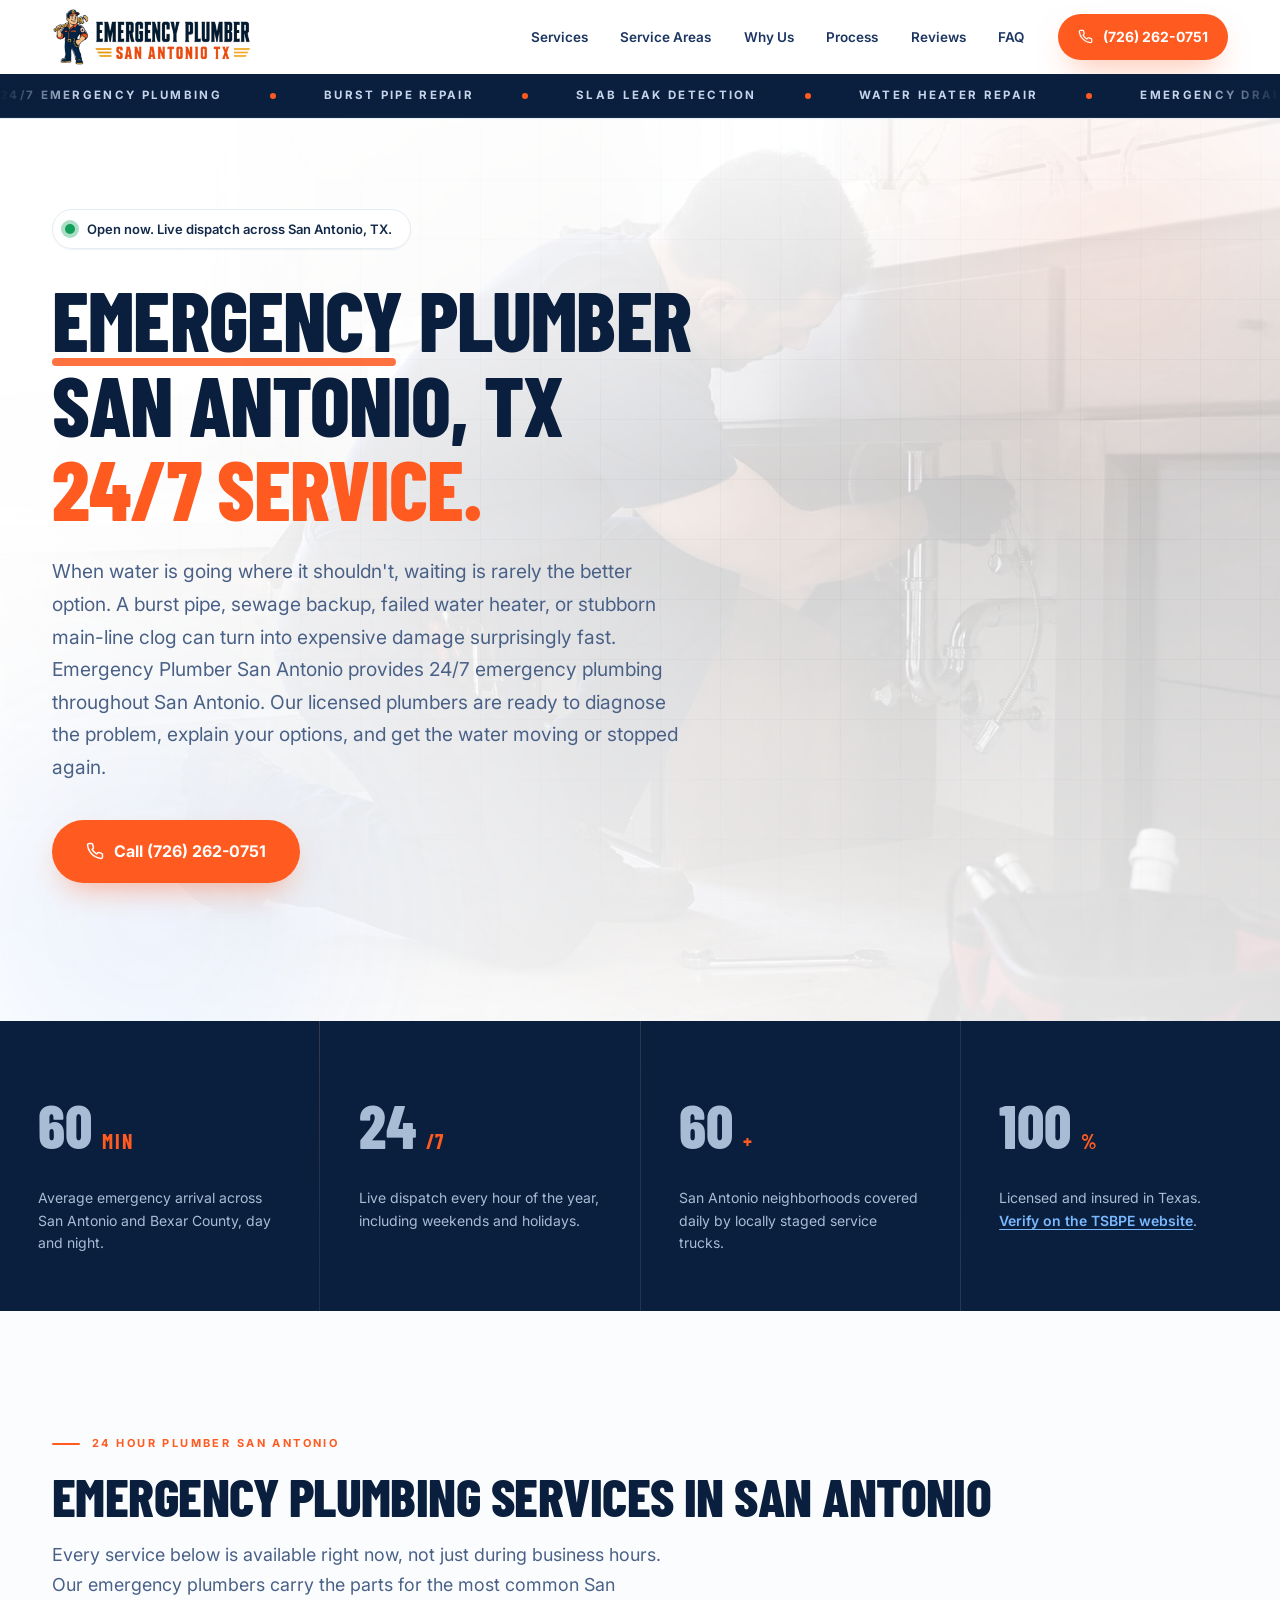
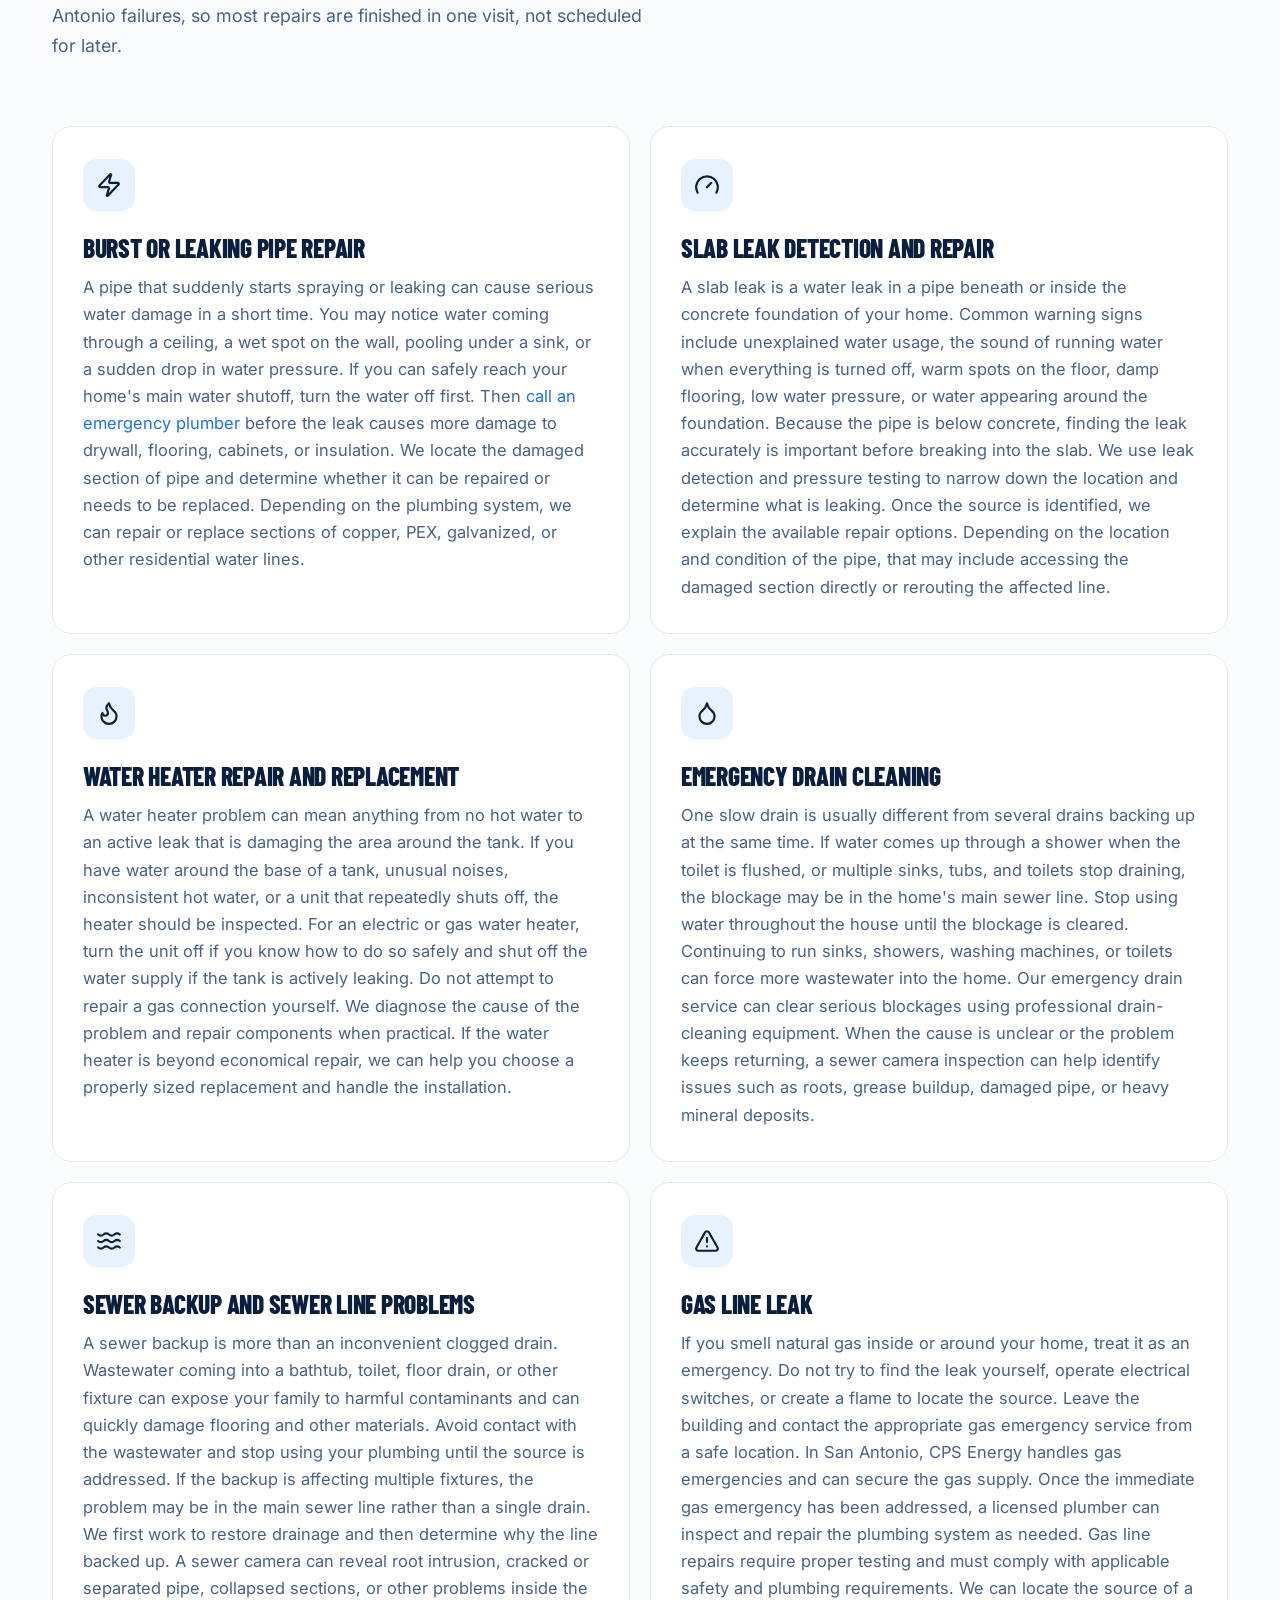
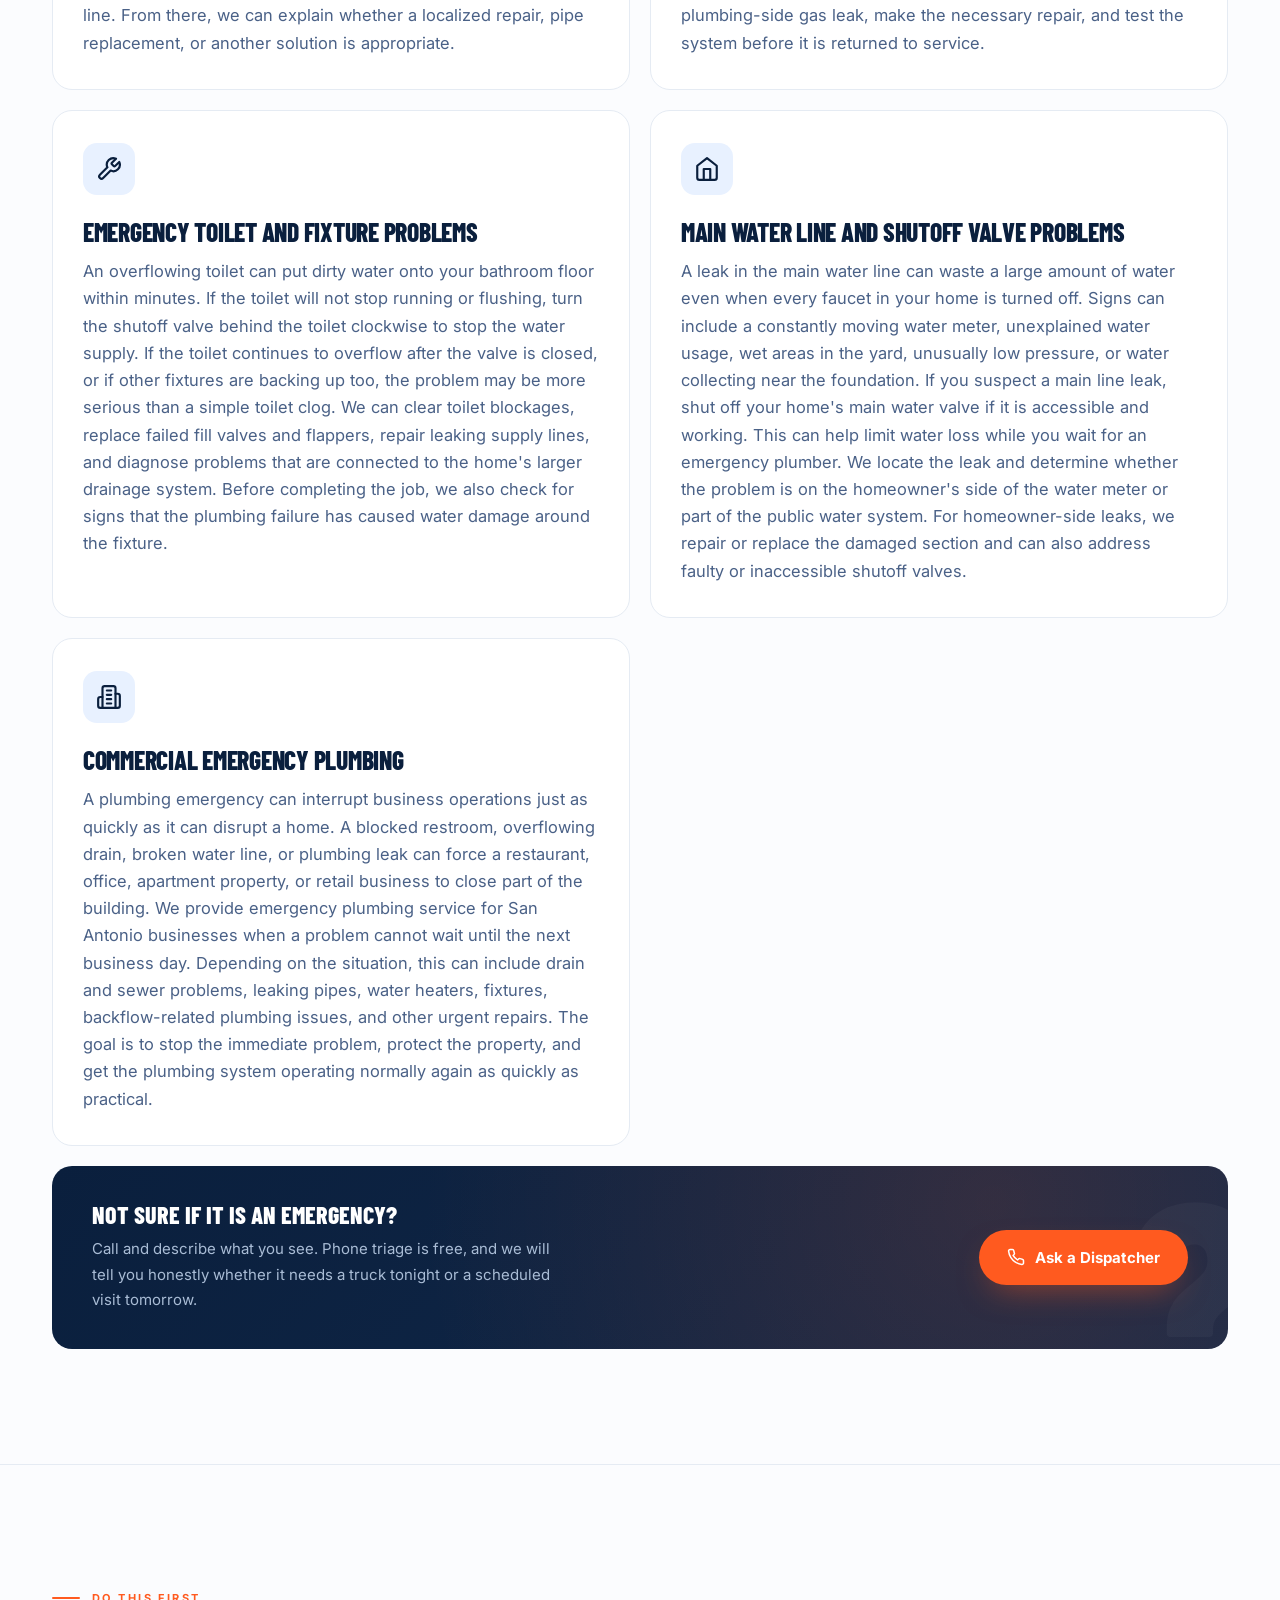
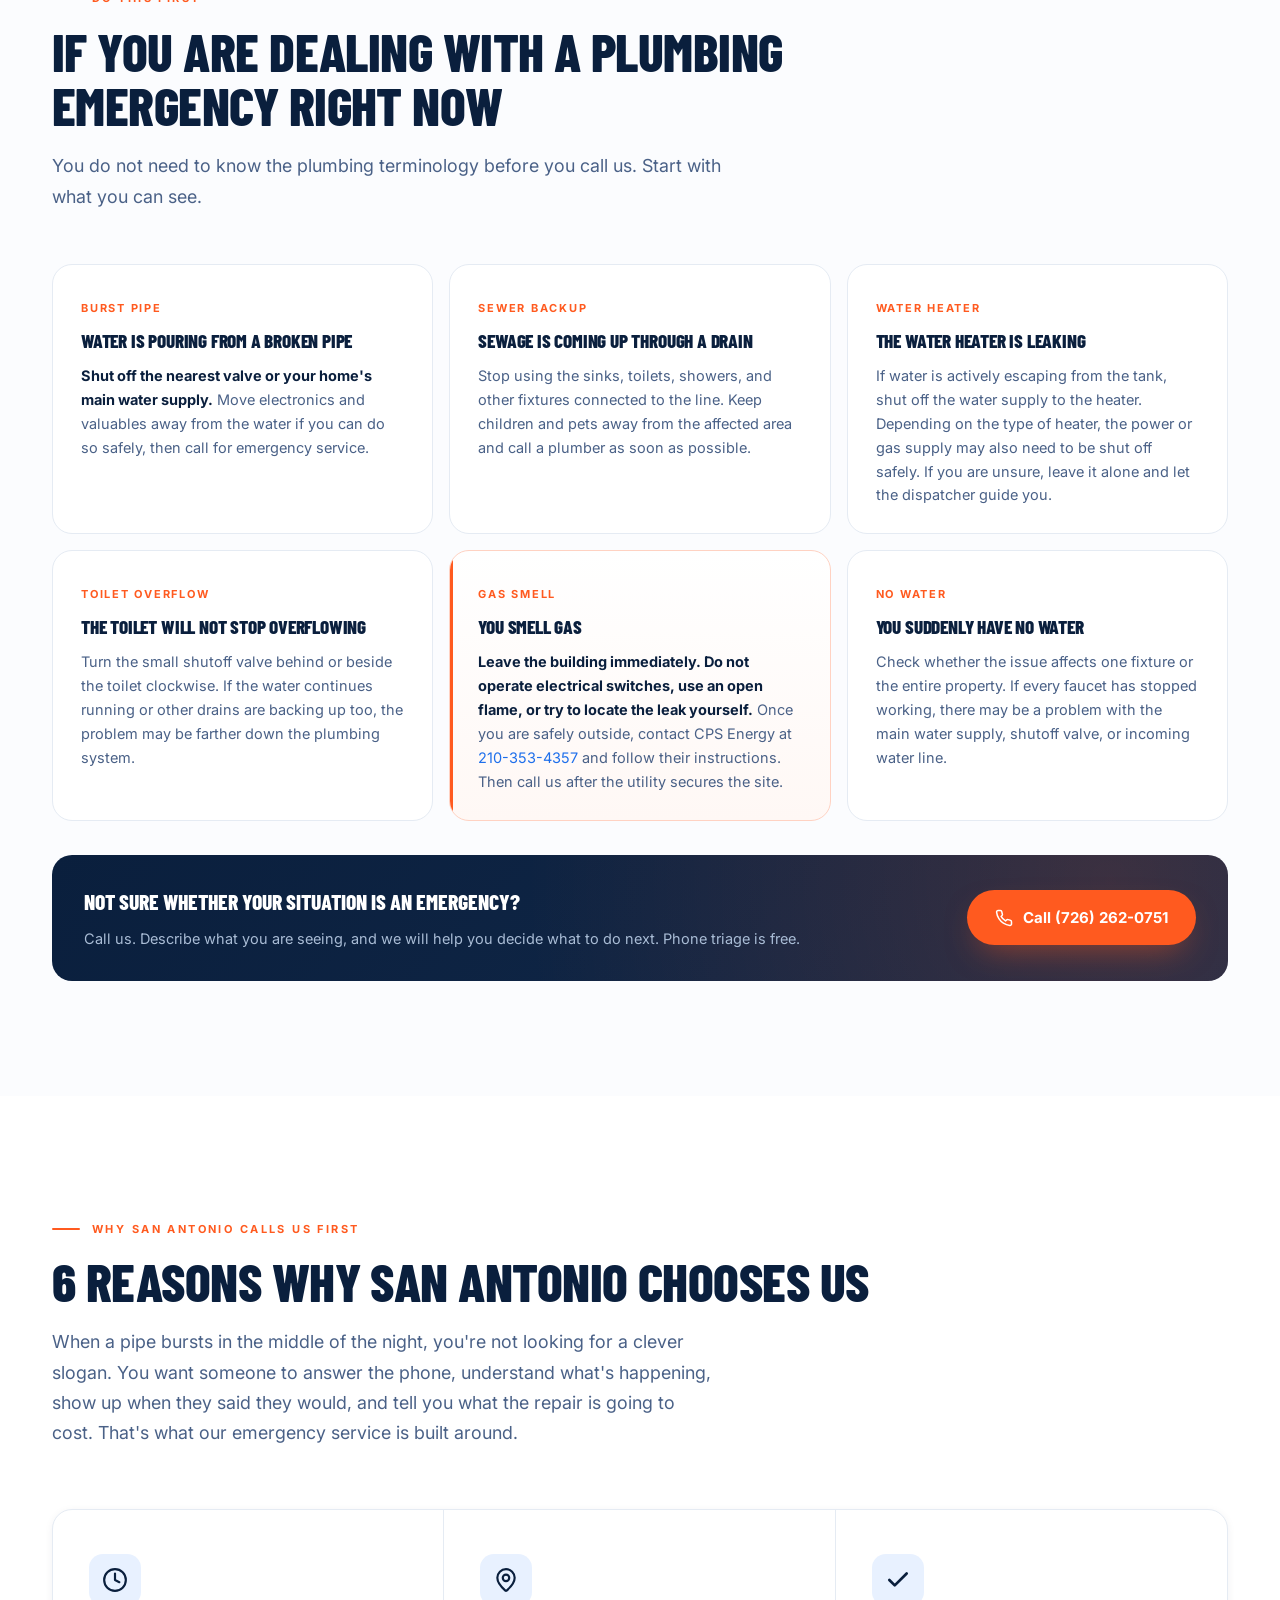
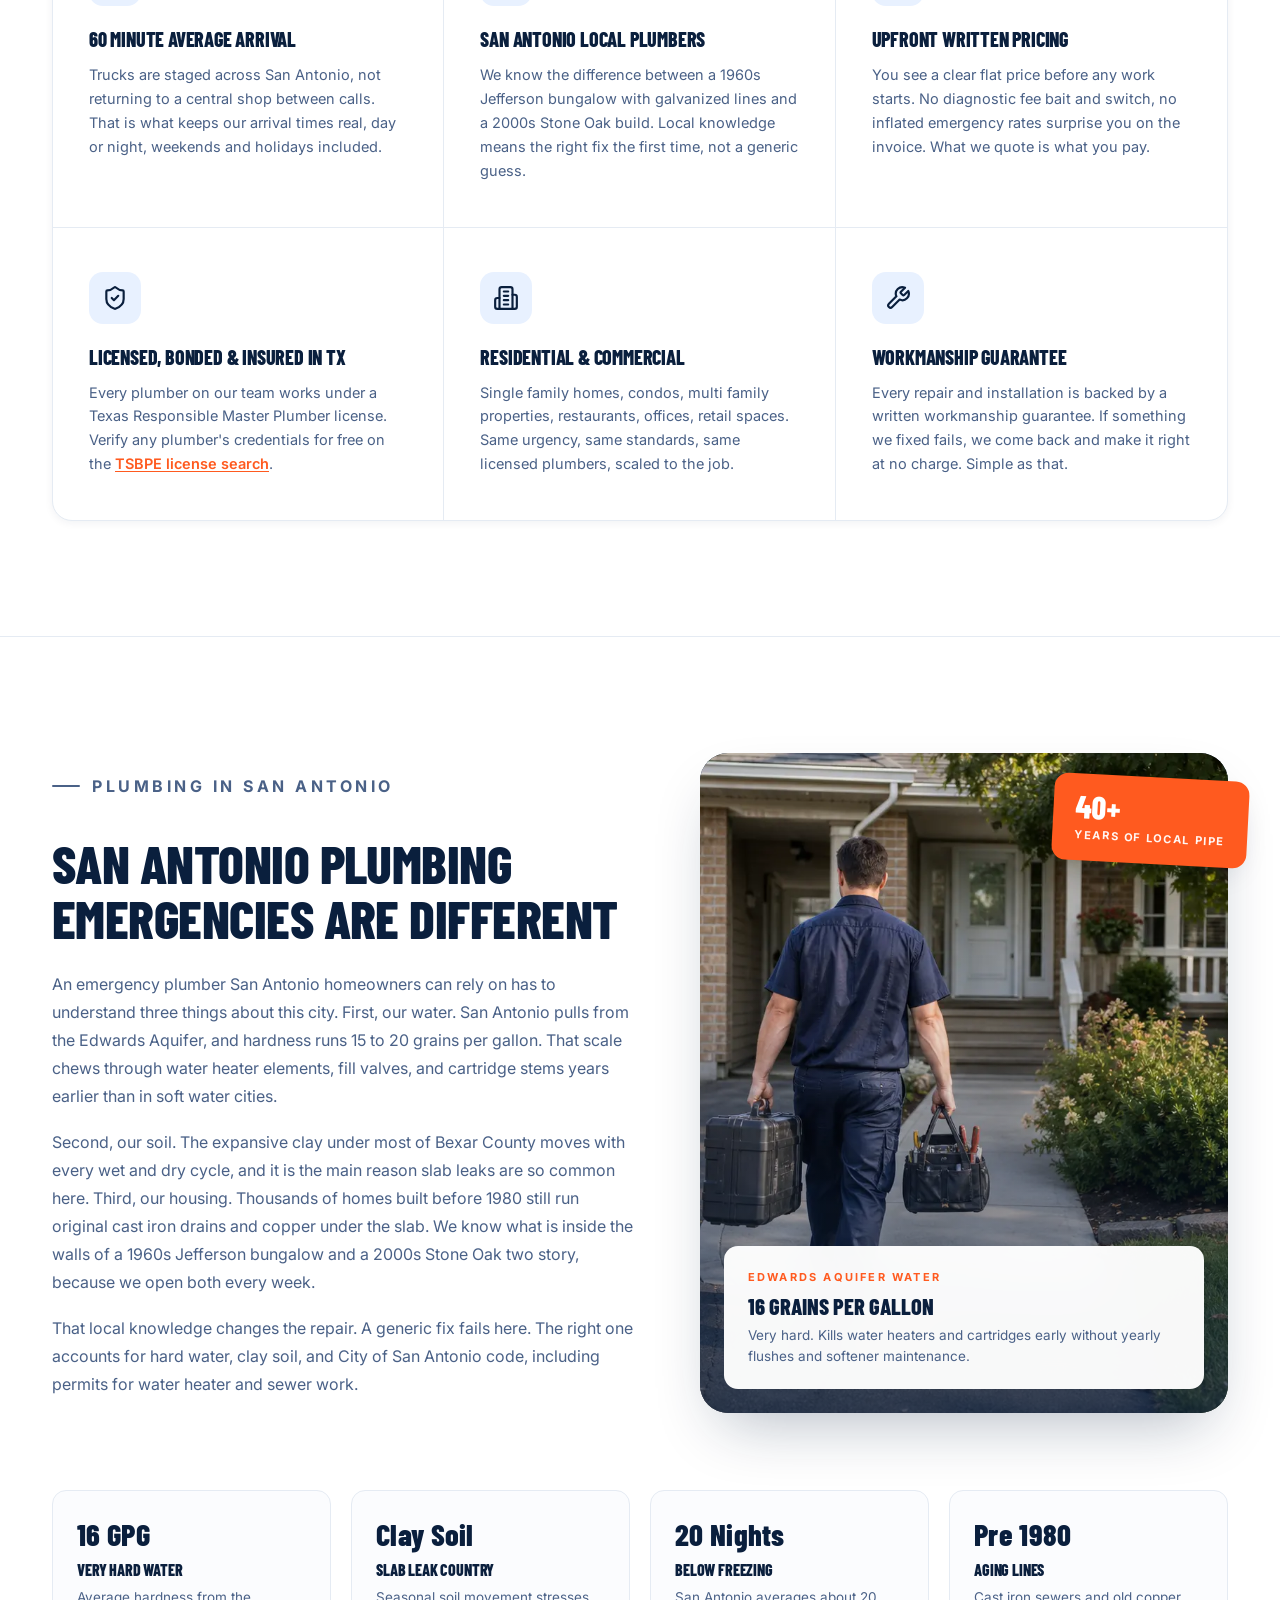
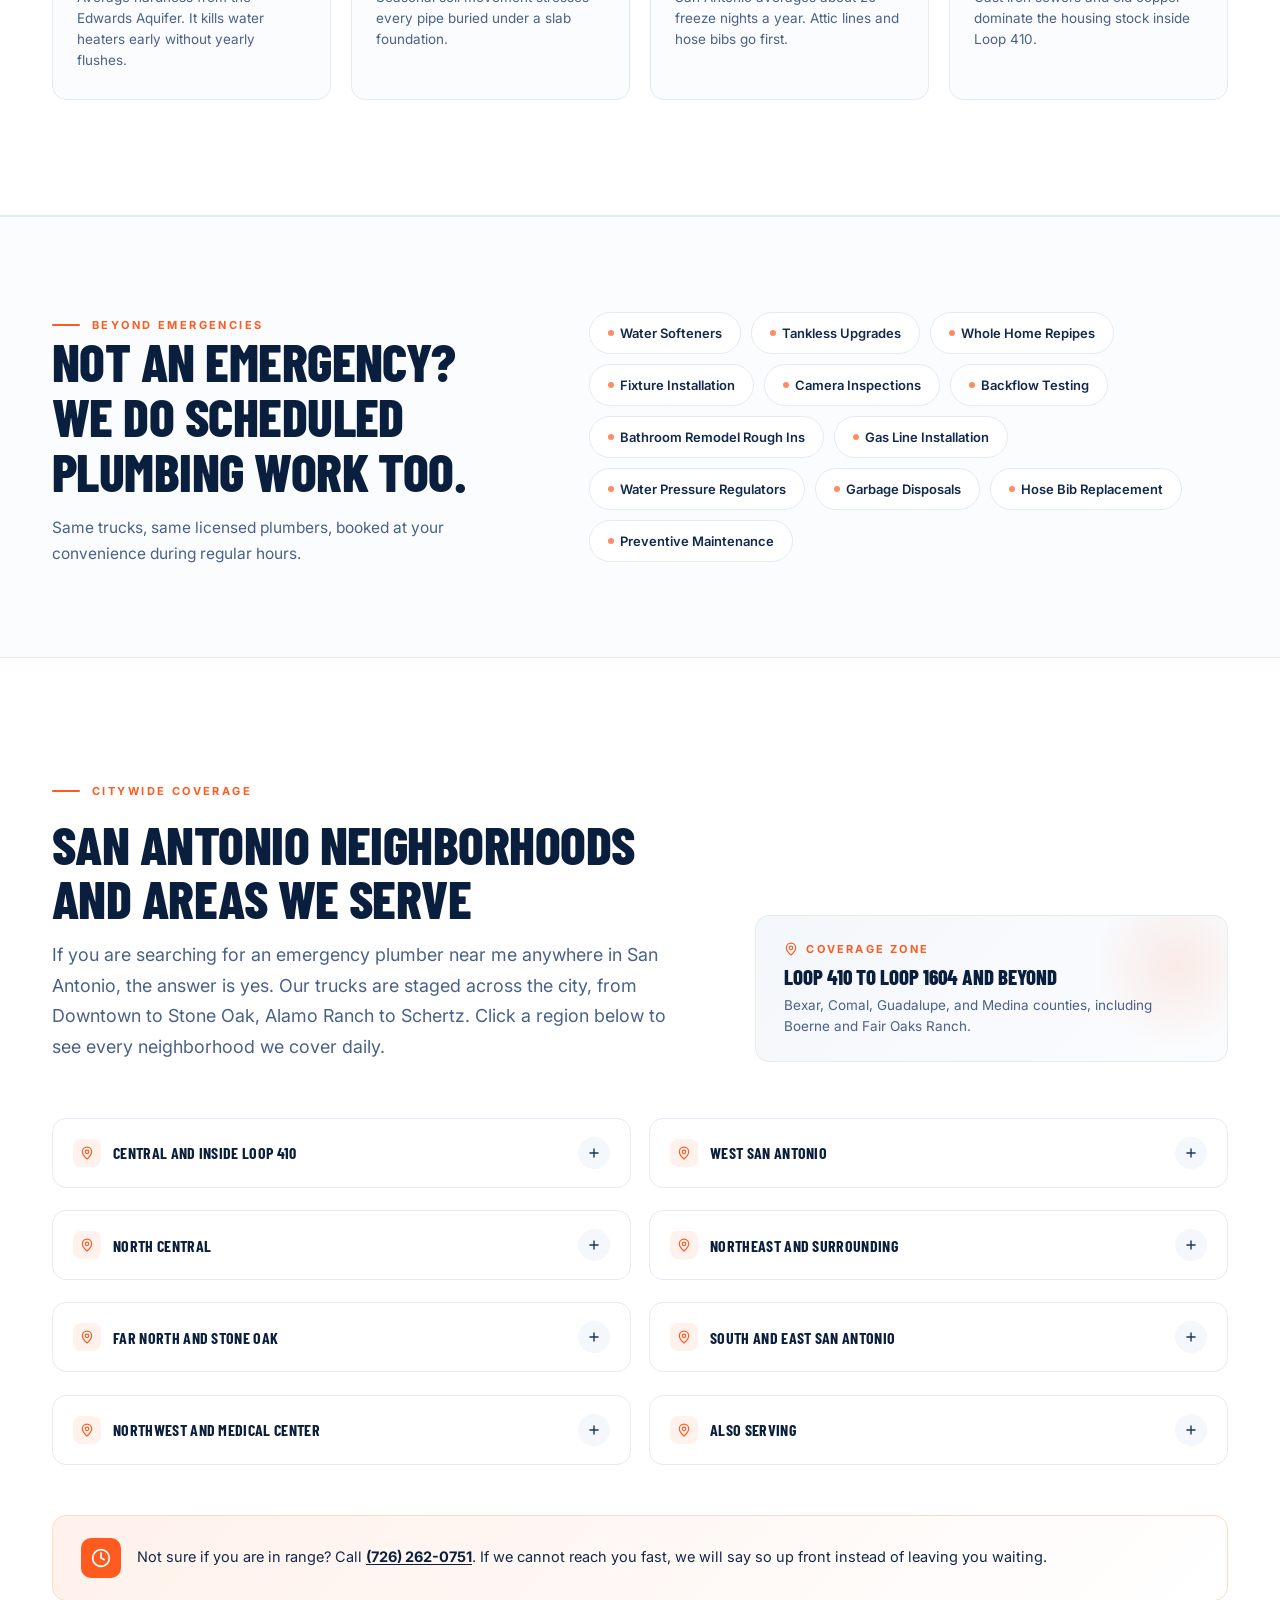
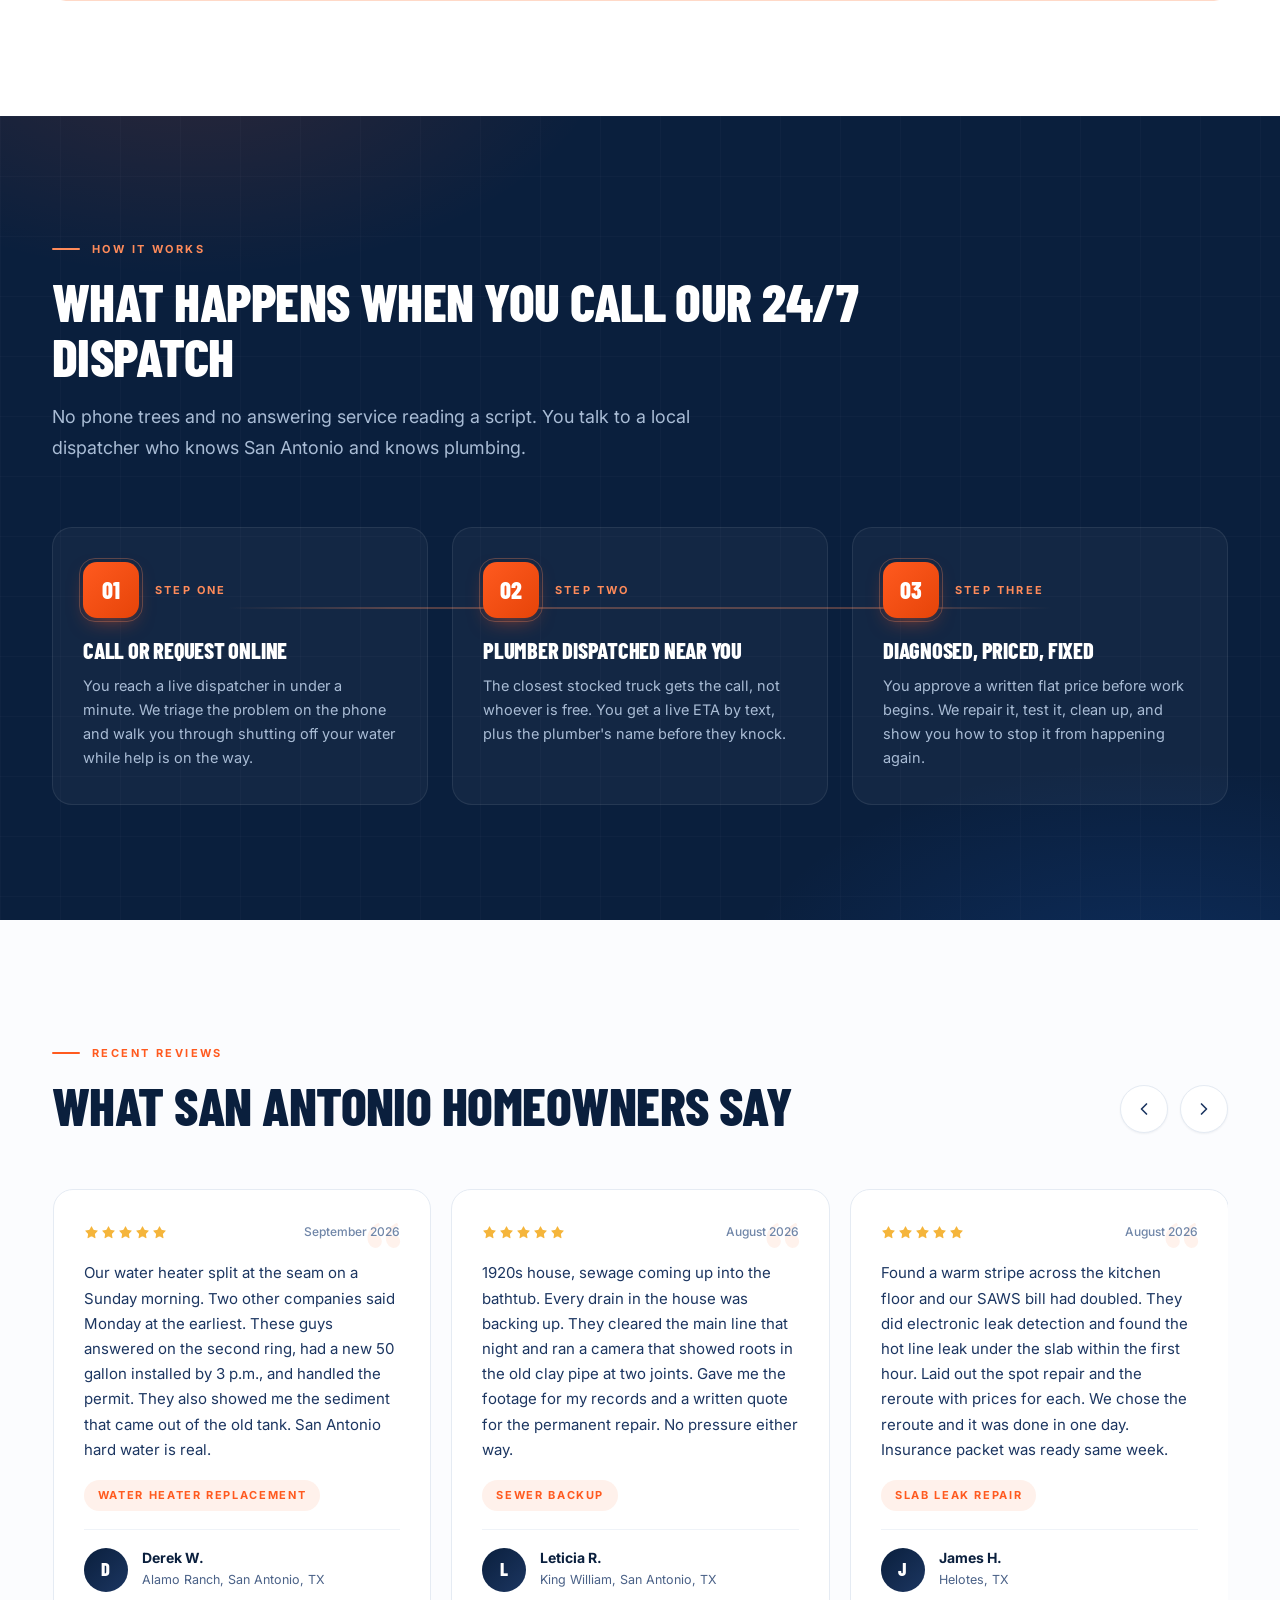
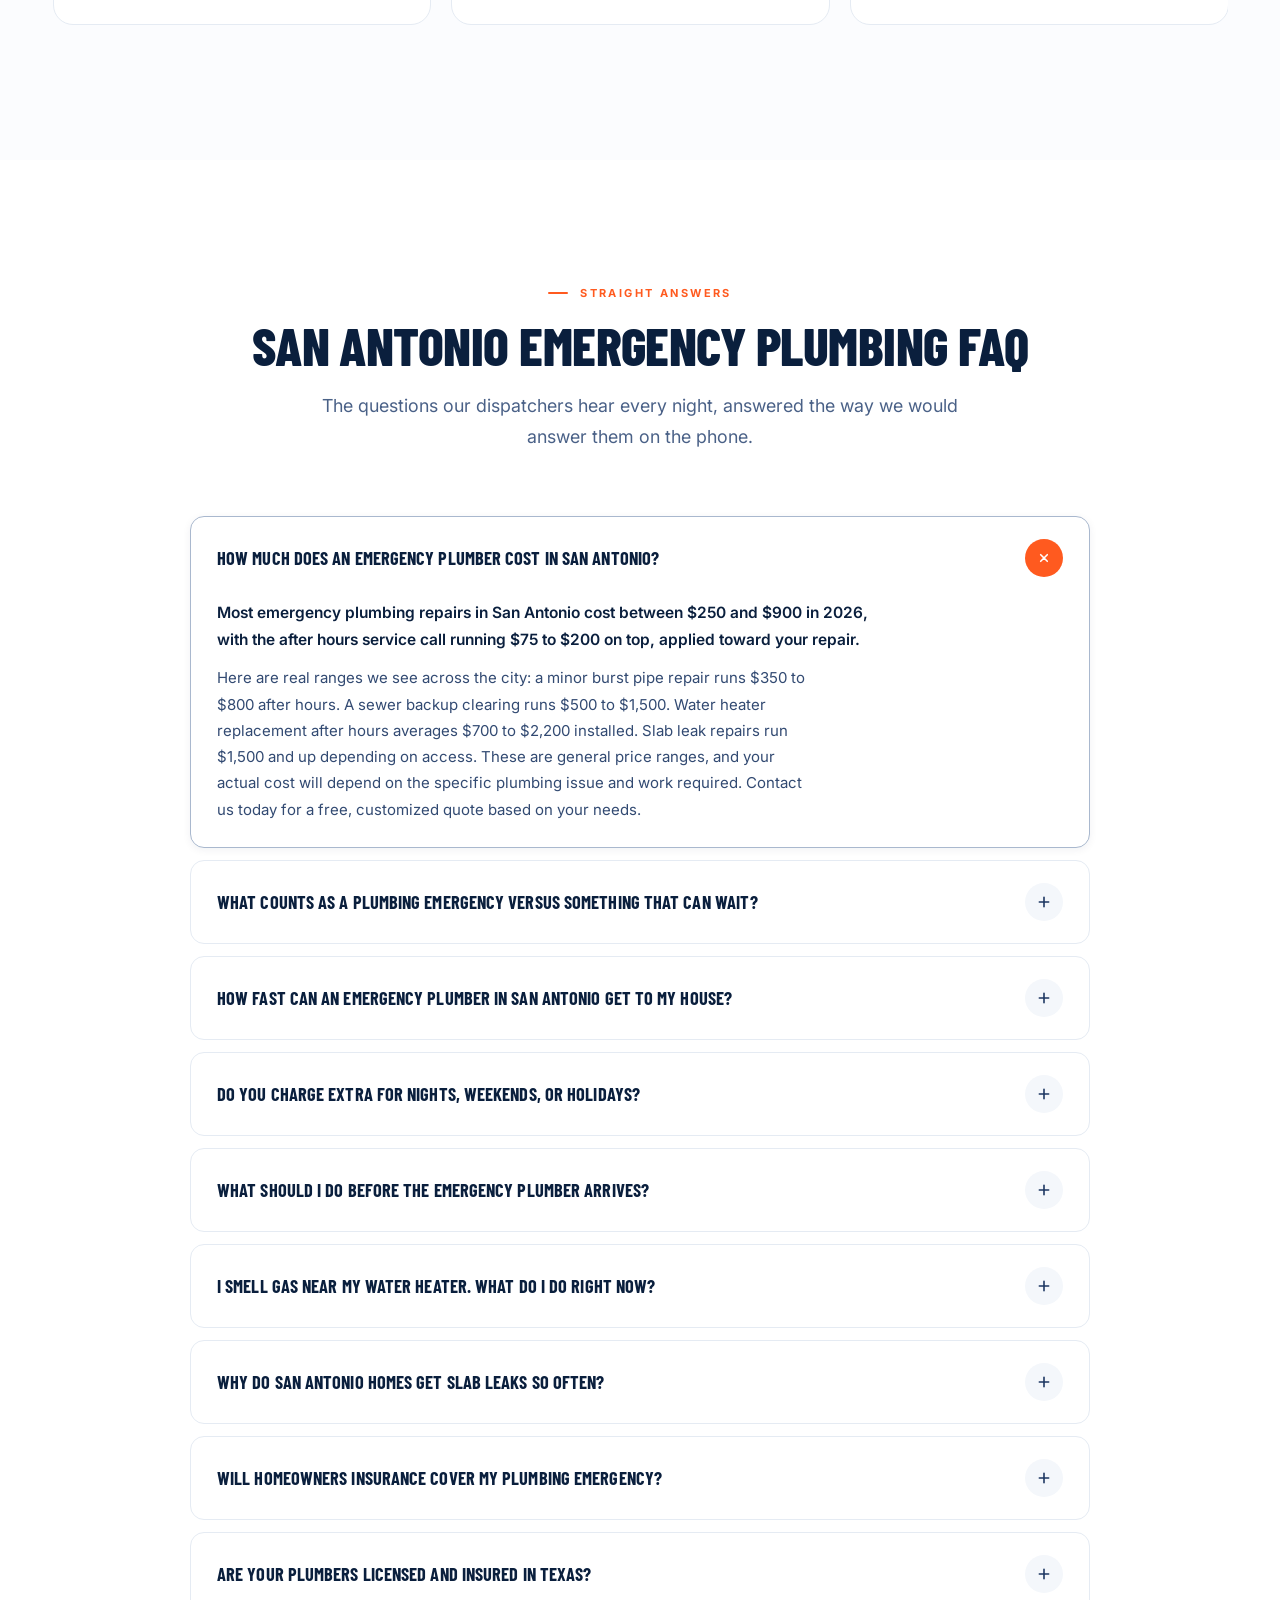
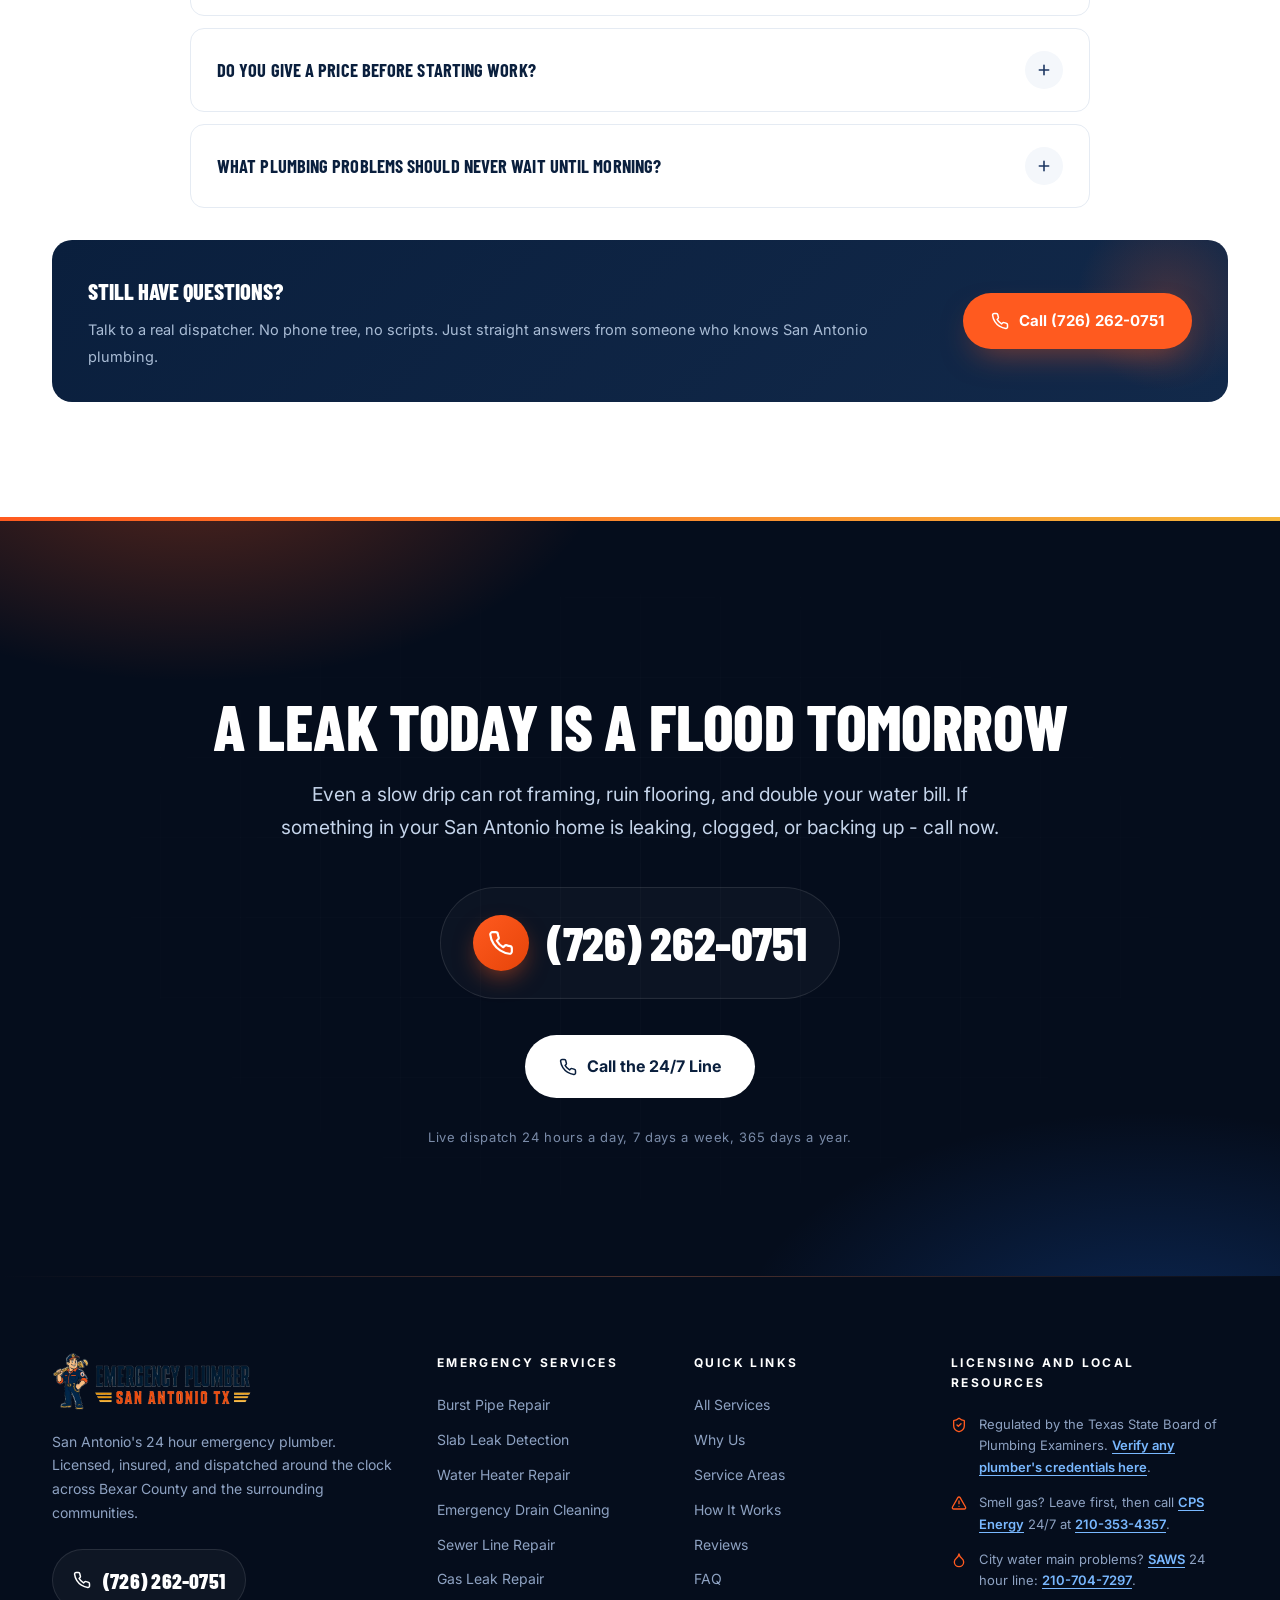
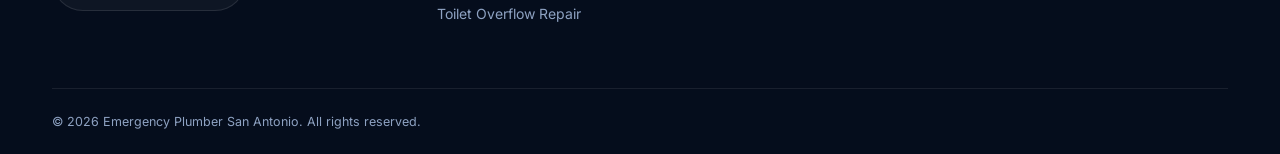
==== index.html @ b133badd "Comment out the quote request form section and removed/commented the quote CTAs" ====
<!DOCTYPE html>
<html lang="en">
<head>
<meta charset="UTF-8">
<meta name="viewport" content="width=device-width, initial-scale=1.0">
<title>Emergency Plumber San Antonio, TX | 24/7 Service</title>
<meta name="description" content="24/7 emergency plumber in San Antonio, TX. ~60-min arrival, licensed & insured, upfront written pricing. Burst pipes, leaks, gas & more.">
<link rel="canonical" href="https://emergency-plumber-san-antonio.com/">
<meta name="robots" content="index, follow, max-image-preview:large, max-snippet:-1">
<meta name="theme-color" content="#0A1F3D">
<meta property="og:type" content="website">
<meta property="og:locale" content="en_US">
<meta property="og:title" content="Emergency Plumber San Antonio, TX | 24/7 Service">
<meta property="og:description" content="24/7 emergency plumber in San Antonio, TX. ~60-min arrival, licensed & insured, upfront written pricing. Burst pipes, leaks, gas & more.">
<meta property="og:url" content="https://emergency-plumber-san-antonio.com/">
<meta property="og:image" content="https://emergency-plumber-san-antonio.com/emergency-plumber-san-antonio-arriving-at-home.webp">
<meta property="og:site_name" content="Emergency Plumber San Antonio">
<meta name="twitter:card" content="summary_large_image">
<meta name="twitter:title" content="Emergency Plumber San Antonio, TX | 24/7 Service">
<meta name="twitter:description" content="24/7 emergency plumber in San Antonio, TX. ~60-min arrival, licensed & insured, upfront written pricing. Burst pipes, leaks, gas & more.">
<meta name="twitter:image" content="https://emergency-plumber-san-antonio.com/emergency-plumber-san-antonio-arriving-at-home.webp">
<link rel="icon" type="image/png" href="/favicon-96x96.png" sizes="96x96" />
<link rel="icon" type="image/svg+xml" href="/favicon.svg" />
<link rel="shortcut icon" href="/favicon.ico" />
<link rel="apple-touch-icon" sizes="180x180" href="/apple-touch-icon.png" />
<meta name="apple-mobile-web-app-title" content="E Plumber" />
<link rel="manifest" href="/site.webmanifest" />
<link rel="preconnect" href="https://fonts.googleapis.com">
<link rel="preconnect" href="https://fonts.gstatic.com" crossorigin>
<link href="https://fonts.googleapis.com/css2?family=Barlow+Condensed:wght@500;600;700;800;900&family=Inter:wght@400;500;600;700&display=swap" rel="stylesheet">
<script>document.documentElement.classList.add('js')</script>

<script type="application/ld+json">
{
  "@context": "https://schema.org",
  "@type": "Plumber",
  "@id": "https://emergency-plumber-san-antonio.com/#business",
  "name": "Emergency Plumber San Antonio",
  "description": "24/7 emergency plumber serving San Antonio, TX. Burst pipe repair, slab leak detection, sewer backup clearing, water heater repair, gas line repair, and emergency drain cleaning with about 60 minute average arrival.",
  "url": "https://emergency-plumber-san-antonio.com/",
  "telephone": "+1-726-262-0751",
  "image": "https://emergency-plumber-san-antonio.com/emergency-plumber-san-antonio-arriving-at-home.webp",
  "priceRange": "$$",
  "currenciesAccepted": "USD",
  "paymentAccepted": "Cash, Credit Card, Debit Card, Financing",
  "address": {
    "@type": "PostalAddress",
    "addressLocality": "San Antonio",
    "addressRegion": "TX",
    "addressCountry": "US"
  },
  "areaServed": [
    { "@type": "City", "name": "San Antonio", "containedInPlace": { "@type": "State", "name": "Texas" } },
    { "@type": "City", "name": "Alamo Heights" },
    { "@type": "City", "name": "Terrell Hills" },
    { "@type": "City", "name": "Olmos Park" },
    { "@type": "City", "name": "Castle Hills" },
    { "@type": "City", "name": "Shavano Park" },
    { "@type": "City", "name": "Hollywood Park" },
    { "@type": "City", "name": "Leon Valley" },
    { "@type": "City", "name": "Balcones Heights" },
    { "@type": "City", "name": "Helotes" },
    { "@type": "City", "name": "Live Oak" },
    { "@type": "City", "name": "Universal City" },
    { "@type": "City", "name": "Selma" },
    { "@type": "City", "name": "Schertz" },
    { "@type": "City", "name": "Cibolo" },
    { "@type": "City", "name": "Converse" },
    { "@type": "City", "name": "Windcrest" },
    { "@type": "City", "name": "Kirby" }
  ],
  "openingHoursSpecification": {
    "@type": "OpeningHoursSpecification",
    "dayOfWeek": ["Monday","Tuesday","Wednesday","Thursday","Friday","Saturday","Sunday"],
    "opens": "00:00",
    "closes": "23:59"
  },
  "hasOfferCatalog": {
    "@type": "OfferCatalog",
    "name": "Emergency plumbing services in San Antonio",
    "itemListElement": [
      { "@type": "Offer", "itemOffered": { "@type": "Service", "name": "Burst pipe repair" } },
      { "@type": "Offer", "itemOffered": { "@type": "Service", "name": "Slab leak detection and repair" } },
      { "@type": "Offer", "itemOffered": { "@type": "Service", "name": "Water heater repair and replacement" } },
      { "@type": "Offer", "itemOffered": { "@type": "Service", "name": "Emergency drain cleaning" } },
      { "@type": "Offer", "itemOffered": { "@type": "Service", "name": "Sewer line repair" } },
      { "@type": "Offer", "itemOffered": { "@type": "Service", "name": "Gas line leak repair" } },
      { "@type": "Offer", "itemOffered": { "@type": "Service", "name": "Water line repair" } },
      { "@type": "Offer", "itemOffered": { "@type": "Service", "name": "Commercial emergency plumbing" } }
    ]
  }
}
</script>

<style>
/* ============================================================
   TOKENS
============================================================ */
:root{
  /* Palette */
  --ink-950:#050d1c;
  --ink-900:#0A1F3D;
  --ink-800:#12294a;
  --ink-700:#1c3661;
  --ink-600:#324a72;
  --ink-500:#4a6187;
  --ink-400:#7086a8;
  --ink-300:#a9b8ce;
  --ink-200:#d5deec;
  --ink-100:#eaeff7;
  --ink-050:#f4f7fb;

  --blue:#1e6feb;
  --blue-dark:#0f56c9;
  --blue-050:#e8f1ff;

  --accent:#ff5a1f;
  --accent-dark:#e64409;
  --accent-050:#fff1eb;

  --gold:#f5b53b;
  --success:#12a05a;
  --success-050:#e5f6ed;

  --line:#e5ebf3;
  --line-soft:#eff3f8;
  --paper:#ffffff;
  --paper-alt:#fbfcfe;

  /* Type */
  --font-display:"Barlow Condensed",-apple-system,"Segoe UI",sans-serif;
  --font-body:"Inter",-apple-system,"Segoe UI",sans-serif;

  /* Radii */
  --r-xs:6px;
  --r-sm:10px;
  --r-md:14px;
  --r-lg:20px;
  --r-xl:28px;
  --r-2xl:36px;

  /* Shadows */
  --sh-xs:0 1px 2px rgba(10,31,61,.06);
  --sh-sm:0 2px 8px rgba(10,31,61,.06);
  --sh-md:0 12px 32px -14px rgba(10,31,61,.22);
  --sh-lg:0 28px 64px -22px rgba(10,31,61,.32);
  --sh-xl:0 44px 90px -30px rgba(10,31,61,.4);
  --sh-accent:0 14px 32px -12px rgba(255,90,31,.5);

  /* Layout */
  --head-h:74px;
  --ticker-h:44px;
  --wrap:1240px;
  --wrap-tight:1120px;
}

/* ============================================================
   RESET & BASE
============================================================ */
*,*::before,*::after{box-sizing:border-box;margin:0;padding:0}
html{scroll-behavior:smooth;-webkit-text-size-adjust:100%}
@media (prefers-reduced-motion:reduce){html{scroll-behavior:auto}}
body{
  font-family:var(--font-body);
  color:var(--ink-600);
  background:var(--paper);
  font-size:16px;
  line-height:1.7;
  -webkit-font-smoothing:antialiased;
  -moz-osx-font-smoothing:grayscale;
  text-rendering:optimizeLegibility;
  overflow-x:hidden;
}
img,svg{display:block;max-width:100%}
img{height:auto}
a{color:var(--blue);text-decoration:none;transition:color .2s ease}
a:hover{color:var(--blue-dark)}
ul,ol{list-style:none}
button{font:inherit;cursor:pointer;border:0;background:none;color:inherit}
:focus-visible{outline:3px solid var(--blue);outline-offset:3px;border-radius:4px}
::selection{background:var(--ink-900);color:#fff}

/* Display type */
h1,h2,h3,h4,.display{
  font-family:var(--font-display);
  color:var(--ink-900);
  font-weight:800;
  line-height:1.02;
  letter-spacing:-.01em;
  text-transform:uppercase;
}
h1{font-size:clamp(2.6rem,6.5vw,5.5rem)}
h2{font-size:clamp(2rem,4.2vw,3.4rem)}
h3{font-size:clamp(1.15rem,1.6vw,1.35rem);line-height:1.15}
h4{font-size:1rem;letter-spacing:.02em}

p{max-width:66ch}
strong{color:var(--ink-900);font-weight:700}

.container{width:100%;max-width:var(--wrap);margin-inline:auto;padding-inline:clamp(20px,3vw,32px)}
.container-tight{max-width:var(--wrap-tight);margin-inline:auto;padding-inline:clamp(20px,3vw,32px)}

section{scroll-margin-top:calc(var(--head-h) + var(--ticker-h) + 24px)}

/* Section shell */
.sec{padding:clamp(72px,9vw,128px) 0;position:relative}
.sec-narrow{padding:clamp(56px,7vw,96px) 0}

/* Accessible skip */
.skip{position:absolute;left:-9999px;top:8px;z-index:100;background:var(--ink-900);color:#fff;padding:12px 20px;border-radius:8px;font-weight:600}
.skip:focus{left:12px}

/* Eyebrow label */
.eyebrow{
  display:inline-flex;
  align-items:center;
  gap:12px;
  font-family:var(--font-body);
  font-size:11px;
  font-weight:700;
  letter-spacing:.22em;
  text-transform:uppercase;
  color:var(--accent);
}
.eyebrow::before{
  content:"";
  width:28px;
  height:2px;
  background:currentColor;
  border-radius:2px;
}
.eyebrow.on-dark{color:#ff8a5a}
.eyebrow.center{justify-content:center}
.eyebrow.center::before{width:20px}

.sec-head{max-width:820px;margin-bottom:clamp(40px,5vw,64px)}
.sec-head h2{margin:16px 0 18px}
.sec-head .lead{font-size:clamp(1.02rem,1.4vw,1.15rem);color:var(--ink-500);max-width:62ch}
.sec-head.center{text-align:center;margin-inline:auto}
.sec-head.center h2,.sec-head.center .lead{margin-inline:auto}

.lead{font-size:clamp(1.02rem,1.4vw,1.15rem);color:var(--ink-500);line-height:1.7}

/* Buttons */
.btn{
  display:inline-flex;
  align-items:center;
  justify-content:center;
  gap:10px;
  font-family:var(--font-body);
  font-weight:700;
  font-size:15px;
  padding:15px 28px;
  border-radius:999px;
  transition:transform .25s cubic-bezier(.2,.8,.25,1),box-shadow .25s ease,background .2s ease,border-color .2s ease,color .2s ease;
  white-space:nowrap;
  position:relative;
  overflow:hidden;
}
.btn svg{width:18px;height:18px;flex:0 0 auto}
.btn-accent{background:var(--accent);color:#fff !important;box-shadow:var(--sh-accent)}
.btn-accent:hover{background:var(--accent-dark);transform:translateY(-2px);box-shadow:0 20px 40px -12px rgba(255,90,31,.55)}
.btn-dark{background:var(--ink-900);color:#fff !important}
.btn-dark:hover{background:var(--ink-800);transform:translateY(-2px);box-shadow:var(--sh-md)}
.btn-ghost{background:#fff;color:var(--ink-900) !important;border:1.5px solid var(--line)}
.btn-ghost:hover{border-color:var(--ink-900);transform:translateY(-2px);box-shadow:var(--sh-sm)}
.btn-white{background:#fff;color:var(--ink-900) !important}
.btn-white:hover{background:var(--ink-050);transform:translateY(-2px)}
.btn-outline-light{background:transparent;color:#fff !important;border:1.5px solid rgba(255,255,255,.35)}
.btn-outline-light:hover{border-color:#fff;background:rgba(255,255,255,.08);transform:translateY(-2px)}
.btn-lg{padding:18px 34px;font-size:16px}

/* Sheen effect on hover */
.btn::after{
  content:"";
  position:absolute;
  top:0;
  left:-100%;
  width:60%;
  height:100%;
  background:linear-gradient(90deg,transparent,rgba(255,255,255,.2),transparent);
  transform:skewX(-20deg);
  transition:left .6s ease;
}
.btn:hover::after{left:130%}

/* ============================================================
   SCROLL PROGRESS
============================================================ */
#scrollbar{
  position:fixed;
  top:0;
  left:0;
  height:3px;
  width:100%;
  z-index:100;
  background:linear-gradient(90deg,var(--accent),#ff8b5a);
  transform-origin:0 50%;
  transform:scaleX(0);
  pointer-events:none;
}

/* ============================================================
   HEADER
============================================================ */
.site-head{
  position:sticky;
  top:0;
  z-index:80;
  background:rgba(255,255,255,.92);
  -webkit-backdrop-filter:blur(16px) saturate(1.2);
  backdrop-filter:blur(16px) saturate(1.2);
  border-bottom:1px solid var(--line);
  transition:box-shadow .25s ease;
}
.site-head.scrolled{box-shadow:0 4px 20px -8px rgba(10,31,61,.15)}
.nav-inner{
  display:flex;
  align-items:center;
  gap:28px;
  height:var(--head-h);
}
.logo{
  display:flex;
  align-items:center;
  gap:12px;
  flex:0 0 auto;
  text-decoration:none;
}
.logo-mark{
  width:42px;
  height:42px;
  border-radius:12px;
  background:linear-gradient(135deg,var(--ink-900),var(--ink-700));
  display:flex;
  align-items:center;
  justify-content:center;
  color:#fff;
  box-shadow:var(--sh-sm);
  position:relative;
  overflow:hidden;
}
.logo-mark::before{
  content:"";
  position:absolute;
  inset:0;
  background:radial-gradient(circle at 30% 20%,rgba(255,255,255,.25),transparent 60%);
}
.logo-mark svg{width:22px;height:22px;position:relative;z-index:1}
.logo-text{line-height:1.1}
.logo-text .l1{
  font-family:var(--font-display);
  font-weight:800;
  font-size:16px;
  color:var(--ink-900);
  text-transform:uppercase;
  letter-spacing:.02em;
}
.logo-text .l2{
  font-family:var(--font-body);
  font-size:10px;
  font-weight:600;
  color:var(--accent);
  text-transform:uppercase;
  letter-spacing:.18em;
  margin-top:2px;
}


.logo-img {
  width: 200px;
}

.main-nav{margin-left:auto}
.main-nav ul{display:flex;align-items:center;gap:clamp(6px,1.6vw,26px)}
.main-nav a{
  font-family:var(--font-body);
  font-size:13.5px;
  font-weight:600;
  color:var(--ink-700);
  padding:10px 6px;
  position:relative;
  white-space:nowrap;
  transition:color .2s ease;
}
.main-nav a::after{
  content:"";
  position:absolute;
  left:6px;
  right:6px;
  bottom:4px;
  height:2px;
  background:var(--accent);
  border-radius:2px;
  transform:scaleX(0);
  transform-origin:left;
  transition:transform .3s cubic-bezier(.2,.8,.25,1);
}
.main-nav a:hover{color:var(--ink-900)}
.main-nav a:hover::after{transform:scaleX(1)}

.head-call{
  display:inline-flex;
  align-items:center;
  gap:10px;
  flex:0 0 auto;
  background:var(--accent);
  color:#fff !important;
  font-family:var(--font-body);
  font-weight:700;
  font-size:14px;
  padding:11px 20px;
  border-radius:999px;
  box-shadow:var(--sh-accent);
  transition:background .2s ease,transform .2s ease;
  white-space:nowrap;
}
.head-call:hover{background:var(--accent-dark);transform:translateY(-1px)}
.head-call svg{width:15px;height:15px}
.head-call .live-dot{
  width:8px;
  height:8px;
  border-radius:50%;
  background:#4ade80;
  position:relative;
  flex:0 0 auto;
  box-shadow:0 0 0 2px rgba(74,222,128,.3);
}
.head-call .live-dot::after{
  content:"";
  position:absolute;
  inset:-4px;
  border-radius:50%;
  background:rgba(74,222,128,.4);
  animation:livePulse 1.8s ease-out infinite;
}
@keyframes livePulse{
  0%{transform:scale(.6);opacity:1}
  100%{transform:scale(2);opacity:0}
}

.burger{
  display:none;
  margin-left:auto;
  width:44px;
  height:44px;
  border-radius:10px;
  color:var(--ink-900);
  align-items:center;
  justify-content:center;
  transition:background .2s ease;
}
.burger:hover{background:var(--ink-050)}
.burger svg{width:26px;height:26px}
.burger .ic-x{display:none}

/* ============================================================
   TICKER / MARQUEE (always animating, no pause on hover)
============================================================ */
.ticker{
  background:var(--ink-900);
  color:#dbe5f5;
  height:var(--ticker-h);
  overflow:hidden;
  display:flex;
  align-items:center;
  position:relative;
  border-bottom:1px solid rgba(255,255,255,.06);
}
.ticker::before,.ticker::after{
  content:"";
  position:absolute;
  top:0;
  bottom:0;
  width:80px;
  z-index:2;
  pointer-events:none;
}
.ticker::before{left:0;background:linear-gradient(90deg,var(--ink-900),transparent)}
.ticker::after{right:0;background:linear-gradient(-90deg,var(--ink-900),transparent)}
.ticker-track{
  display:flex;
  width:max-content;
  animation:tickerScroll 60s linear infinite;
  will-change:transform;
  /* IMPORTANT: no animation-play-state pause on hover */
}
.ticker-set{
  display:flex;
  align-items:center;
  padding-right:48px;
  gap:48px;
}
.ticker-item{
  display:flex;
  align-items:center;
  gap:48px;
  font-family:var(--font-body);
  font-size:11.5px;
  font-weight:700;
  letter-spacing:.2em;
  text-transform:uppercase;
  white-space:nowrap;
  color:#c5d4ea;
}
.ticker-item::after{
  content:"";
  width:6px;
  height:6px;
  border-radius:50%;
  background:var(--accent);
}
@keyframes tickerScroll{
  from{transform:translate3d(0,0,0)}
  to{transform:translate3d(-50%,0,0)}
}
@media (prefers-reduced-motion:reduce){
  .ticker-track{animation:none;transform:none}
}

/* ============================================================
   HERO
============================================================ */
.hero{
  position:relative;
  overflow:hidden;
  isolation:isolate;
  padding:clamp(60px,7vw,110px) 0 clamp(70px,8vw,130px);
  background:
    linear-gradient(180deg,var(--ink-050) 0%,#fff 100%);
}
/* Background image slot: replace URL to enable */
.hero-bg{
  position:absolute;
  inset:0;
  z-index:-2;
  background-image:none; /* set url('your-image.jpg') here or via inline style */
  background-size:cover;
  background-position:center;
  background-repeat:no-repeat;
}
.hero-bg::after{
  content:"";
  position:absolute;
  inset:0;
  background:
    linear-gradient(180deg,rgba(255,255,255,.92) 0%,rgba(255,255,255,.7) 40%,rgba(255,255,255,.85) 100%),
    linear-gradient(90deg,rgba(255,255,255,.95) 0%,rgba(255,255,255,.4) 60%,rgba(255,255,255,.2) 100%);
}
/* Decorative grid pattern */
.hero::before{
  content:"";
  position:absolute;
  inset:0;
  z-index:-1;
  background-image:
    linear-gradient(rgba(10,31,61,.04) 1px,transparent 1px),
    linear-gradient(90deg,rgba(10,31,61,.04) 1px,transparent 1px);
  background-size:60px 60px;
  mask-image:radial-gradient(ellipse at 80% 40%,black 0%,transparent 70%);
  -webkit-mask-image:radial-gradient(ellipse at 80% 40%,black 0%,transparent 70%);
}
/* Colored blobs */
.hero-blob-1,.hero-blob-2{
  position:absolute;
  border-radius:50%;
  filter:blur(80px);
  z-index:-1;
  opacity:.5;
}
.hero-blob-1{
  width:520px;
  height:520px;
  background:radial-gradient(circle,rgba(255,90,31,.25),transparent 70%);
  top:-120px;
  right:-100px;
}
.hero-blob-2{
  width:600px;
  height:600px;
  background:radial-gradient(circle,rgba(30,111,235,.2),transparent 70%);
  bottom:-200px;
  left:-150px;
}

.hero-inner{
  display:grid;
  grid-template-columns:1.15fr .85fr;
  gap:clamp(40px,5vw,80px);
  align-items:center;
  position:relative;
}

.hero-status{
  display:inline-flex;
  align-items:center;
  gap:12px;
  background:rgba(255,255,255,.85);
  -webkit-backdrop-filter:blur(10px);
  backdrop-filter:blur(10px);
  border:1px solid var(--line);
  border-radius:999px;
  padding:8px 18px 8px 12px;
  font-family:var(--font-body);
  font-size:13px;
  font-weight:600;
  color:var(--ink-800);
  box-shadow:var(--sh-xs);
  margin-bottom:28px;
}
.status-dot{
  position:relative;
  width:10px;
  height:10px;
  border-radius:50%;
  background:var(--success);
  flex:0 0 auto;
}
.status-dot::after{
  content:"";
  position:absolute;
  inset:-4px;
  border-radius:50%;
  background:rgba(18,160,90,.35);
  animation:livePulse 1.8s ease-out infinite;
}

.hero h1{margin-bottom:24px}
.hero h1 .highlight{
  color:var(--accent);
  position:relative;
  display:inline-block;
}
.hero h1 .underline{
  color:var(--ink-900);
  position:relative;
  display:inline-block;
}
.hero h1 .underline::after{
  content:"";
  position:absolute;
  left:0;
  right:0;
  bottom:-4px;
  height:8px;
  background:var(--accent);
  border-radius:4px;
  opacity:.85;
  transform:scaleX(.98);
  transform-origin:left;
}

.hero-lead{
  font-size:clamp(1.02rem,1.5vw,1.2rem);
  color:var(--ink-500);
  margin-bottom:36px;
  max-width:56ch;
  line-height:1.7;
}

.hero-cta{
  display:flex;
  flex-wrap:wrap;
  gap:14px;
  margin-bottom:36px;
}

.hero-trust{
  display:flex;
  flex-wrap:wrap;
  gap:18px 28px;
}
.trust-item{
  display:flex;
  align-items:center;
  gap:10px;
  font-size:13.5px;
  font-weight:600;
  color:var(--ink-800);
  font-family:var(--font-body);
}
.trust-item .ti-ic{
  width:24px;
  height:24px;
  border-radius:50%;
  background:var(--success-050);
  color:var(--success);
  display:flex;
  align-items:center;
  justify-content:center;
  flex:0 0 auto;
}
.trust-item .ti-ic svg{width:14px;height:14px}
.trust-item .ti-stars{color:var(--gold);display:flex;gap:1px}
.trust-item .ti-stars svg{width:14px;height:14px;fill:currentColor}
.trust-item a{color:var(--blue);font-weight:700;text-decoration:underline;text-underline-offset:2px}

/* Hero right column */
.hero-visual{position:relative; display: none;}
.hero-card{
  background:#fff;
  border:1px solid var(--line);
  border-radius:var(--r-2xl);
  padding:36px 32px;
  box-shadow:var(--sh-lg);
  position:relative;
  display: none;
}
.hero-card::before{
  content:"";
  position:absolute;
  top:-1px;
  left:24px;
  right:24px;
  height:4px;
  background:linear-gradient(90deg,var(--accent),var(--gold));
  border-radius:0 0 4px 4px;
}
.hc-head{
  display:flex;
  align-items:center;
  justify-content:space-between;
  padding-bottom:20px;
  border-bottom:1px solid var(--line-soft);
  margin-bottom:24px;
}
.hc-head-title{
  font-family:var(--font-display);
  font-weight:800;
  font-size:1.25rem;
  color:var(--ink-900);
  text-transform:uppercase;
  letter-spacing:.01em;
}
.hc-badge{
  display:inline-flex;
  align-items:center;
  gap:6px;
  background:var(--success-050);
  color:var(--success);
  font-size:11px;
  font-weight:700;
  letter-spacing:.1em;
  text-transform:uppercase;
  padding:5px 10px;
  border-radius:999px;
}
.hc-badge .live-dot{
  width:7px;
  height:7px;
  border-radius:50%;
  background:var(--success);
  animation:blinkDot 1.2s ease-in-out infinite;
}
@keyframes blinkDot{50%{opacity:.4}}

.hc-list{display:grid;gap:14px;margin-bottom:24px}
.hc-item{
  display:flex;
  align-items:flex-start;
  gap:14px;
  padding:14px 16px;
  border-radius:var(--r-md);
  background:var(--ink-050);
  border:1px solid transparent;
  transition:background .2s ease,border-color .2s ease,transform .2s ease;
}
.hc-item:hover{
  background:#fff;
  border-color:var(--line);
  transform:translateX(3px);
}
.hc-item .ic{
  width:38px;
  height:38px;
  border-radius:10px;
  background:#fff;
  color:var(--accent);
  display:flex;
  align-items:center;
  justify-content:center;
  flex:0 0 auto;
  box-shadow:var(--sh-xs);
}
.hc-item .ic svg{width:20px;height:20px}
.hc-item .tx{flex:1;min-width:0}
.hc-item .tx strong{
  display:block;
  font-family:var(--font-display);
  font-weight:700;
  color:var(--ink-900);
  font-size:15px;
  text-transform:uppercase;
  letter-spacing:.01em;
  line-height:1.2;
}
.hc-item .tx span{
  display:block;
  font-size:13px;
  color:var(--ink-500);
  margin-top:2px;
}

.hc-cta{
  display:flex;
  gap:10px;
  align-items:center;
  padding-top:20px;
  border-top:1px solid var(--line-soft);
}
.hc-cta .btn{flex:1;padding:14px 20px;font-size:14px}














/* New Hero Image Layout */
.hero-image-wrap{
  position:relative;
  border-radius:var(--r-2xl);
  overflow:hidden;
  box-shadow:var(--sh-lg);
  aspect-ratio:4/5;
  background:var(--ink-100);
}
.hero-image-wrap img{
  width:100%;
  height:100%;
  object-fit:cover;
}
.hero-review-badge{
  position:absolute;
  bottom:32px;
  left:32px;
  background:rgba(255,255,255,.95);
  -webkit-backdrop-filter:blur(10px);
  backdrop-filter:blur(10px);
  padding:18px 24px;
  border-radius:var(--r-md);
  box-shadow:var(--sh-md);
  border:1px solid var(--line);
  display:inline-flex;
  flex-direction:column;
  gap:6px;
}
.hrb-stars{display:flex;gap:2px;color:var(--gold)}
.hrb-stars svg{width:18px;height:18px;fill:currentColor}
.hrb-text{font-size:14px;color:var(--ink-600)}
.hrb-text strong{color:var(--ink-900);font-size:16px;font-family:var(--font-display);letter-spacing:.02em}


















/* ============================================================
   STATS RIBBON
============================================================ */
.stats{
  background:var(--ink-900);
  color:#fff;
  position:relative;
  overflow:hidden;
  isolation:isolate;
}
.stats::before{
  content:"";
  position:absolute;
  inset:0;
  z-index:-1;
  background:
    radial-gradient(800px 400px at 20% -20%,rgba(255,90,31,.18),transparent 65%),
    radial-gradient(700px 400px at 100% 120%,rgba(30,111,235,.22),transparent 65%);
}
.stats::after{
  content:"";
  position:absolute;
  inset:0;
  z-index:-1;
  background-image:
    linear-gradient(rgba(255,255,255,.03) 1px,transparent 1px),
    linear-gradient(90deg,rgba(255,255,255,.03) 1px,transparent 1px);
  background-size:80px 80px;
  opacity:.7;
}
.stats-grid{
  display:grid;
  grid-template-columns:repeat(4,1fr);
  gap:1px;
  background:rgba(255,255,255,.08);
  padding:0;
}
.stat{
  background:var(--ink-900);
  padding:clamp(36px,4.5vw,56px) clamp(24px,3vw,40px);
  position:relative;
  transition:background .3s ease;
}
.stat:hover{background:var(--ink-800)}


.stat-num{
  font-family:var(--font-display);
  font-weight:800;
  /* font-size:clamp(3.5rem, 7vw, 5.5rem); Increased size significantly */
  line-height:1;
  color:#fff;
  margin-bottom:14px;
  display:flex;
  align-items:baseline;
  gap:10px;
}


.stat-num .unit{
  font-size:1.45em; /* Increased unit size relative to the number */
  color:var(--accent);
  letter-spacing:.08em;
  font-weight:700;
  font-family:var(--font-display);

}

.stat-num span {
  font-size: 60px;
  font-family: var(--font-display);
}




.stat p{
  font-family:var(--font-body);
  font-size:14px;
  line-height:1.6;
  color:#a9bcd5;
  max-width:30ch;
}
.stat p a{color:#79b8ff;text-decoration:underline;text-underline-offset:3px;font-weight:600}
.stat p a:hover{color:#fff}

/* ============================================================
   RESPONSIVE - shared
============================================================ */
@media (max-width:1100px){
  .hero-inner{grid-template-columns:1fr;gap:50px}
  .hero-visual{max-width:520px;margin-inline:auto;width:100%}
}
@media (max-width:960px){
  .main-nav{
    position:absolute;
    top:100%;
    left:0;
    right:0;
    background:#fff;
    border-bottom:1px solid var(--line);
    box-shadow:var(--sh-md);
    display:none;
  }
  .site-head.nav-open .main-nav{display:block}
  .main-nav ul{
    flex-direction:column;
    align-items:stretch;
    gap:0;
    padding:12px 22px 20px;
  }
  .main-nav li{border-bottom:1px solid var(--line-soft)}
  .main-nav li:last-child{border-bottom:0}
  .main-nav a{display:block;padding:15px 0;font-size:15.5px}
  .main-nav a::after{display:none}
  .head-call{display:none}
  .burger{display:inline-flex}
  .stats-grid{grid-template-columns:repeat(2,1fr)}
}
@media (max-width:640px){
  body{font-size:15.5px}
  .hero h1{font-size:clamp(2.2rem,10vw,3rem)}
  .hero h1 .underline::after{bottom: 1px;height: 3px; }
  .hero-cta .btn{width:100%}
  .stats-grid{grid-template-columns:1fr}
  .ticker-item{font-size:10.5px;letter-spacing:.15em}
}

/* PART 2 & 3 STYLES WILL BE APPENDED BELOW */
</style>
</head>
<body>
<a class="skip" href="#main">Skip to main content</a>
<div id="scrollbar" aria-hidden="true"></div>

<!-- Icon sprite -->
<svg xmlns="http://www.w3.org/2000/svg" style="display:none" aria-hidden="true">
  <symbol id="i-phone" viewBox="0 0 24 24" fill="none" stroke="currentColor" stroke-width="2" stroke-linecap="round" stroke-linejoin="round"><path d="M22 16.92v3a2 2 0 0 1-2.18 2 19.79 19.79 0 0 1-8.63-3.07 19.5 19.5 0 0 1-6-6 19.79 19.79 0 0 1-3.07-8.67A2 2 0 0 1 4.11 2h3a2 2 0 0 1 2 1.72 12.84 12.84 0 0 0 .7 2.81 2 2 0 0 1-.45 2.11L8.09 9.91a16 16 0 0 0 6 6l1.27-1.27a2 2 0 0 1 2.11-.45 12.84 12.84 0 0 0 2.81.7A2 2 0 0 1 22 16.92z"/></symbol>
  <symbol id="i-clock" viewBox="0 0 24 24" fill="none" stroke="currentColor" stroke-width="2" stroke-linecap="round" stroke-linejoin="round"><circle cx="12" cy="12" r="10"/><path d="M12 6v6l4 2"/></symbol>
  <symbol id="i-shield" viewBox="0 0 24 24" fill="none" stroke="currentColor" stroke-width="2" stroke-linecap="round" stroke-linejoin="round"><path d="M20 13c0 5-3.5 7.5-7.66 8.95a1 1 0 0 1-.67-.01C7.5 20.5 4 18 4 13V6a1 1 0 0 1 1-1c2 0 4.5-1.2 6.24-2.72a1.17 1.17 0 0 1 1.52 0C14.51 3.81 17 5 19 5a1 1 0 0 1 1 1z"/><path d="m9 12 2 2 4-4"/></symbol>
  <symbol id="i-check" viewBox="0 0 24 24" fill="none" stroke="currentColor" stroke-width="2.5" stroke-linecap="round" stroke-linejoin="round"><path d="M20 6 9 17l-5-5"/></symbol>
  <symbol id="i-pin" viewBox="0 0 24 24" fill="none" stroke="currentColor" stroke-width="2" stroke-linecap="round" stroke-linejoin="round"><path d="M20 10c0 4.993-5.539 10.193-7.399 11.799a1 1 0 0 1-1.202 0C9.539 20.193 4 14.993 4 10a8 8 0 0 1 16 0"/><circle cx="12" cy="10" r="3"/></symbol>
  <symbol id="i-drop" viewBox="0 0 24 24" fill="none" stroke="currentColor" stroke-width="2" stroke-linecap="round" stroke-linejoin="round"><path d="M12 22a7 7 0 0 0 7-7c0-2-1-3.9-3-5.5s-3.5-4-4-6.5c-.5 2.5-2 4.9-4 6.5C6 11.1 5 13 5 15a7 7 0 0 0 7 7z"/></symbol>
  <symbol id="i-wrench" viewBox="0 0 24 24" fill="none" stroke="currentColor" stroke-width="2" stroke-linecap="round" stroke-linejoin="round"><path d="M14.7 6.3a1 1 0 0 0 0 1.4l1.6 1.6a1 1 0 0 0 1.4 0l3.77-3.77a6 6 0 0 1-7.94 7.94l-6.91 6.91a2.12 2.12 0 0 1-3-3l6.91-6.91a6 6 0 0 1 7.94-7.94l-3.76 3.76z"/></symbol>
  <symbol id="i-flame" viewBox="0 0 24 24" fill="none" stroke="currentColor" stroke-width="2" stroke-linecap="round" stroke-linejoin="round"><path d="M8.5 14.5A2.5 2.5 0 0 0 11 12c0-1.38-.5-2-1-3-1.072-2.143-.224-4.054 2-6 .5 2.5 2 4.9 4 6.5 2 1.6 3 3.5 3 5.5a7 7 0 1 1-14 0c0-1.153.433-2.294 1-3a2.5 2.5 0 0 0 2.5 2.5z"/></symbol>
  <symbol id="i-zap" viewBox="0 0 24 24" fill="none" stroke="currentColor" stroke-width="2" stroke-linecap="round" stroke-linejoin="round"><path d="M4 14a1 1 0 0 1-.78-1.63l9.9-10.2a.5.5 0 0 1 .86.46l-1.92 6.02A1 1 0 0 0 13 10h7a1 1 0 0 1 .78 1.63l-9.9 10.2a.5.5 0 0 1-.86-.46l1.92-6.02A1 1 0 0 0 11 14z"/></symbol>
  <symbol id="i-gauge" viewBox="0 0 24 24" fill="none" stroke="currentColor" stroke-width="2" stroke-linecap="round" stroke-linejoin="round"><path d="m12 14 4-4"/><path d="M3.34 19a10 10 0 1 1 17.32 0"/></symbol>
  <symbol id="i-waves" viewBox="0 0 24 24" fill="none" stroke="currentColor" stroke-width="2" stroke-linecap="round" stroke-linejoin="round"><path d="M2 6c.6.5 1.2 1 2.5 1 2.5 0 2.5-2 5-2 2.6 0 2.4 2 5 2 2.5 0 2.5-2 5-2 1.3 0 1.9.5 2.5 1"/><path d="M2 12c.6.5 1.2 1 2.5 1 2.5 0 2.5-2 5-2 2.6 0 2.4 2 5 2 2.5 0 2.5-2 5-2 1.3 0 1.9.5 2.5 1"/><path d="M2 18c.6.5 1.2 1 2.5 1 2.5 0 2.5-2 5-2 2.6 0 2.4 2 5 2 2.5 0 2.5-2 5-2 1.3 0 1.9.5 2.5 1"/></symbol>
  <symbol id="i-home" viewBox="0 0 24 24" fill="none" stroke="currentColor" stroke-width="2" stroke-linecap="round" stroke-linejoin="round"><path d="m3 9 9-7 9 7v11a2 2 0 0 1-2 2H5a2 2 0 0 1-2-2z"/><path d="M9 22V12h6v10"/></symbol>
  <symbol id="i-building" viewBox="0 0 24 24" fill="none" stroke="currentColor" stroke-width="2" stroke-linecap="round" stroke-linejoin="round"><path d="M6 22V4a2 2 0 0 1 2-2h8a2 2 0 0 1 2 2v18Z"/><path d="M6 12H4a2 2 0 0 0-2 2v6a2 2 0 0 0 2 2h2"/><path d="M18 9h2a2 2 0 0 1 2 2v9a2 2 0 0 1-2 2h-2"/><path d="M10 6h4"/><path d="M10 10h4"/><path d="M10 14h4"/><path d="M10 18h4"/></symbol>
  <symbol id="i-star" viewBox="0 0 24 24"><path d="M11.525 2.295a.53.53 0 0 1 .95 0l2.31 4.679a2.123 2.123 0 0 0 1.595 1.16l5.166.756a.53.53 0 0 1 .294.904l-3.736 3.638a2.123 2.123 0 0 0-.611 1.878l.882 5.14a.53.53 0 0 1-.771.56l-4.618-2.428a2.122 2.122 0 0 0-1.973 0L6.396 21.01a.53.53 0 0 1-.77-.56l.881-5.139a2.122 2.122 0 0 0-.611-1.879L2.16 9.795a.53.53 0 0 1 .294-.906l5.165-.755a2.122 2.122 0 0 0 1.597-1.16z"/></symbol>
  <symbol id="i-menu" viewBox="0 0 24 24" fill="none" stroke="currentColor" stroke-width="2.2" stroke-linecap="round"><path d="M4 6h16M4 12h16M4 18h16"/></symbol>
  <symbol id="i-x" viewBox="0 0 24 24" fill="none" stroke="currentColor" stroke-width="2.2" stroke-linecap="round"><path d="M18 6 6 18"/><path d="m6 6 12 12"/></symbol>
  <symbol id="i-arrow" viewBox="0 0 24 24" fill="none" stroke="currentColor" stroke-width="2" stroke-linecap="round" stroke-linejoin="round"><path d="M5 12h14"/><path d="m12 5 7 7-7 7"/></symbol>
  <symbol id="i-chev" viewBox="0 0 24 24" fill="none" stroke="currentColor" stroke-width="2.4" stroke-linecap="round" stroke-linejoin="round"><path d="m6 9 6 6 6-6"/></symbol>
  <symbol id="i-alert" viewBox="0 0 24 24" fill="none" stroke="currentColor" stroke-width="2" stroke-linecap="round" stroke-linejoin="round"><path d="m21.73 18-8-14a2 2 0 0 0-3.48 0l-8 14A2 2 0 0 0 4 21h16a2 2 0 0 0 1.73-3Z"/><path d="M12 9v4"/><path d="M12 17h.01"/></symbol>
  <symbol id="i-plus" viewBox="0 0 24 24" fill="none" stroke="currentColor" stroke-width="2.4" stroke-linecap="round"><path d="M12 5v14M5 12h14"/></symbol>
  <symbol id="i-mail" viewBox="0 0 24 24" fill="none" stroke="currentColor" stroke-width="2" stroke-linecap="round" stroke-linejoin="round"><rect x="2" y="4" width="20" height="16" rx="2"/><path d="m22 7-8.97 5.7a1.94 1.94 0 0 1-2.06 0L2 7"/></symbol>
  <symbol id="i-quote" viewBox="0 0 24 24" fill="currentColor"><path d="M4.583 17.321C3.553 16.227 3 15 3 13.011c0-3.5 2.457-6.637 6.03-8.188l.893 1.378c-3.335 1.804-3.987 4.145-4.247 5.621.537-.278 1.24-.375 1.929-.311 1.804.167 3.226 1.648 3.226 3.489a3.5 3.5 0 0 1-3.5 3.5c-1.073 0-2.099-.49-2.748-1.179zm10 0C13.553 16.227 13 15 13 13.011c0-3.5 2.457-6.637 6.03-8.188l.893 1.378c-3.335 1.804-3.987 4.145-4.247 5.621.537-.278 1.24-.375 1.929-.311 1.804.167 3.226 1.648 3.226 3.489a3.5 3.5 0 0 1-3.5 3.5c-1.073 0-2.099-.49-2.748-1.179z"/></symbol>
</svg>

<!-- ============ HEADER ============ -->
<header class="site-head" id="siteHead">
  <div class="container nav-inner">
    <a class="logo" href="#top" aria-label="Emergency Plumber San Antonio, back to top">
      <img src="logo.webp" alt="Emergency Plumber San Antonio Logo" width="1280" height="362" class="logo-img">
    </a>
    <button class="burger" id="burger" aria-expanded="false" aria-controls="navList" aria-label="Open menu">
      <svg class="ic-menu" aria-hidden="true"><use href="#i-menu"/></svg>
      <svg class="ic-x" aria-hidden="true"><use href="#i-x"/></svg>
    </button>
    <nav class="main-nav" aria-label="Primary">
      <ul id="navList">
        <li><a href="#services">Services</a></li>
        <li><a href="#areas">Service Areas</a></li>
        <li><a href="#why-us">Why Us</a></li>
        <li><a href="#process">Process</a></li>
        <li><a href="#reviews">Reviews</a></li>
        <li><a href="#faq">FAQ</a></li>
      </ul>
    </nav>
    <a class="head-call" href="tel:+17262620751">
      <svg aria-hidden="true"><use href="#i-phone"/></svg>
      (726) 262-0751
    </a>
  </div>

  <!-- Marquee ticker -->
  <div class="ticker" aria-hidden="true">
    <div class="ticker-track">
      <div class="ticker-set">
        <span class="ticker-item">24/7 Emergency Plumbing</span>
        <span class="ticker-item">Burst Pipe Repair</span>
        <span class="ticker-item">Slab Leak Detection</span>
        <span class="ticker-item">Water Heater Repair</span>
        <span class="ticker-item">Emergency Drain Cleaning</span>
        <span class="ticker-item">Sewer Line Repair</span>
        <span class="ticker-item">Gas Leak Repair</span>
        <span class="ticker-item">Toilet Overflow Repair</span>
        <span class="ticker-item">Water Line Repair</span>
        <span class="ticker-item">Frozen Pipe Thawing</span>
        <span class="ticker-item">60 Minute Arrival</span>
        <span class="ticker-item">Licensed and Insured</span>
      </div>
      <div class="ticker-set" aria-hidden="true">
        <span class="ticker-item">24/7 Emergency Plumbing</span>
        <span class="ticker-item">Burst Pipe Repair</span>
        <span class="ticker-item">Slab Leak Detection</span>
        <span class="ticker-item">Water Heater Repair</span>
        <span class="ticker-item">Emergency Drain Cleaning</span>
        <span class="ticker-item">Sewer Line Repair</span>
        <span class="ticker-item">Gas Leak Repair</span>
        <span class="ticker-item">Toilet Overflow Repair</span>
        <span class="ticker-item">Water Line Repair</span>
        <span class="ticker-item">Frozen Pipe Thawing</span>
        <span class="ticker-item">60 Minute Arrival</span>
        <span class="ticker-item">Licensed and Insured</span>
      </div>
    </div>
  </div>
</header>

<main id="main">

<!-- ============ HERO ============ -->
<section class="hero" id="top">
  <div class="hero-bg" id="heroBg" style="background-image:url('emergency-plumber-connecting-sink-drain-water-supply-lines-beneath-a-residential-bathroom-vanity-in-san-antonio.webp')"></div>
  <div class="hero-blob-1" aria-hidden="true"></div>
  <div class="hero-blob-2" aria-hidden="true"></div>

  <div class="container hero-inner">
    <div class="hero-copy">
      <span class="hero-status">
        <span class="status-dot" aria-hidden="true"></span>
        Open now. Live dispatch across San Antonio, TX.
      </span>
      <h1>
        <span class="underline">Emergency</span> Plumber<br>
        San Antonio, TX<br>
        <span class="highlight">24/7 Service.</span>
      </h1>
      <p class="hero-lead">When water is going where it shouldn't, waiting is rarely the better option. A burst pipe, sewage backup, failed water heater, or stubborn main-line clog can turn into expensive damage surprisingly fast. Emergency Plumber San Antonio provides 24/7 emergency plumbing throughout San Antonio. Our licensed plumbers are ready to diagnose the problem, explain your options, and get the water moving or stopped again.</p>

      <div class="hero-cta" id="heroCta">
        <a class="btn btn-accent btn-lg" href="tel:+17262620751">
          <svg aria-hidden="true"><use href="#i-phone"/></svg>
          Call (726) 262-0751
        </a>
      </div>
    </div>

  </div>
</section>

<!-- ============ STATS RIBBON ============ -->
<section class="stats" aria-label="Company highlights">
<div class="stats-grid">
  <div class="stat">
    <p class="stat-num"><span data-count="60">60</span><span class="unit">MIN</span></p>
    <p>Average emergency arrival across San Antonio and Bexar County, day and night.</p>
  </div>
  <div class="stat">
    <p class="stat-num"><span>24</span><span class="unit">/7</span></p>
    <p>Live dispatch every hour of the year, including weekends and holidays.</p>
  </div>
  <div class="stat">
    <p class="stat-num"><span data-count="60">60</span><span class="unit">+</span></p>
    <p>San Antonio neighborhoods covered daily by locally staged service trucks.</p>
  </div>
  <div class="stat">
    <p class="stat-num"><span data-count="100">100</span><span class="unit">%</span></p>
    <p>Licensed and insured in Texas. <a href="https://tsbpe.texas.gov/find-a-licenseregistration/" target="_blank" rel="noopener">Verify on the TSBPE website</a>.</p>
  </div>
</div>
</section>



<style>
/* ============================================================
   PART 2 STYLES
============================================================ */

/* ============================================================
   SERVICES
============================================================ */
.services{
  background:var(--paper-alt);
  position:relative;
  overflow:hidden;
}
.services::before{
  content:"";
  position:absolute;
  top:-1px;
  left:0;
  right:0;
  height:1px;
  background:var(--line);
}
.services-head{
  display:grid;
  grid-template-columns:1fr auto;
  align-items:end;
  gap:32px;
  margin-bottom:clamp(40px,5vw,64px);
}
.services-head .lead{max-width:56ch;margin-top:16px}
.services-head-cta{
  display:flex;
  align-items:center;
  gap:14px;
  padding-bottom:8px;
}
.services-head-cta a{
  font-family:var(--font-body);
  font-size:13px;
  font-weight:700;
  letter-spacing:.08em;
  text-transform:uppercase;
  color:var(--ink-900);
  display:inline-flex;
  align-items:center;
  gap:8px;
  padding-bottom:4px;
  border-bottom:2px solid var(--accent);
  transition:gap .2s ease,color .2s ease;
}
.services-head-cta a:hover{gap:12px;color:var(--accent)}
.services-head-cta a svg{width:16px;height:16px}

.svc-grid{
  display:grid;
  grid-template-columns:repeat(2,1fr);
  gap:20px;
}
.svc-card{
  background:#fff;
  border:1px solid var(--line);
  border-radius:var(--r-lg);
  padding:32px 30px;
  transition:transform .35s cubic-bezier(.2,.8,.25,1),box-shadow .35s ease,border-color .3s ease;
  position:relative;
  overflow:hidden;
  isolation:isolate;
}
.svc-card::before{
  content:"";
  position:absolute;
  top:0;
  left:0;
  right:0;
  height:3px;
  background:linear-gradient(90deg,var(--accent),var(--gold));
  transform:scaleX(0);
  transform-origin:left;
  transition:transform .4s cubic-bezier(.2,.8,.25,1);
}
.svc-card::after{
  content:"";
  position:absolute;
  top:-40px;
  right:-40px;
  width:140px;
  height:140px;
  background:radial-gradient(circle,rgba(255,90,31,.08),transparent 65%);
  border-radius:50%;
  opacity:0;
  transition:opacity .35s ease;
  z-index:-1;
}
.svc-card:hover{
  transform:translateY(-6px);
  box-shadow:var(--sh-md);
  border-color:var(--ink-200);
}
.svc-card:hover::before{transform:scaleX(1)}
.svc-card:hover::after{opacity:1}
.svc-card:hover .svc-ic{
  background:var(--accent);
  color:#fff;
  transform:rotate(-6deg) scale(1.05);
}

.svc-ic{
  width:52px;
  height:52px;
  border-radius:14px;
  background:var(--blue-050);
  color:var(--ink-900);
  display:flex;
  align-items:center;
  justify-content:center;
  margin-bottom:22px;
  transition:background .3s ease,color .3s ease,transform .35s cubic-bezier(.2,.8,.25,1);
}
.svc-ic svg{width:26px;height:26px}
.svc-card h3{
  margin-bottom:12px;
  font-size:1.6rem;
}
.svc-card p{
  font-size:16.5px;
  line-height:1.65;
  color:var(--ink-500);
}
.svc-card p:not(:last-child){margin-bottom:12px}

/* Wide highlight card */
.svc-note{
  grid-column:1/-1;
  display:grid;
  grid-template-columns:1fr auto;
  align-items:center;
  gap:32px;
  background:linear-gradient(135deg,var(--ink-900),var(--ink-800));
  border-radius:var(--r-lg);
  padding:36px 40px;
  color:#fff;
  position:relative;
  overflow:hidden;
}
.svc-note::before{
  content:"";
  position:absolute;
  inset:0;
  background:radial-gradient(circle at 80% 20%,rgba(255,90,31,.15),transparent 60%);
}
.svc-note::after{
  content:"?";
  position:absolute;
  right:-30px;
  bottom:-80px;
  font-family:var(--font-display);
  font-weight:800;
  font-size:280px;
  color:rgba(255,255,255,.03);
  line-height:1;
}
.svc-note-content{position:relative;z-index:1}
.svc-note-content .t{
  font-family:var(--font-display);
  font-weight:800;
  font-size:1.5rem;
  text-transform:uppercase;
  color:#fff;
  margin-bottom:8px;
  line-height:1.1;
}
.svc-note-content p{
  color:#a9bcd5;
  font-size:15px;
  max-width:52ch;
}
.svc-note .btn{position:relative;z-index:1}

/* ============================================================
   LOCAL KNOW-HOW
============================================================ */
.local{
  background:#fff;
  position:relative;
  overflow:hidden;
  border-bottom: 1px solid var(--line);
  border-top: 1px solid var(--line);
}
.local-hero{
  display:grid;
  grid-template-columns:1.05fr .95fr;
  gap:clamp(40px,5vw,80px);
  align-items:center;
  margin-bottom:clamp(56px,6vw,80px);
}
.local-copy h2{margin:18px 0 24px}
.local-copy p{
  margin-bottom:18px;
  color:var(--ink-500);
  font-size:16px;
  line-height:1.75;
}
.local-copy strong{color:var(--ink-900);font-weight:700}
.local-copy p:last-child{margin-bottom:0}

.local-visual{position:relative}
.local-visual-inner{
  position:relative;
  border-radius:var(--r-xl);
  overflow:hidden;
  aspect-ratio:4/5;
  background:var(--ink-900);
  box-shadow:var(--sh-lg);
}

.local-visual-inner img{
  position:absolute;
  inset:0;
  width:100%;
  height:100%;
  object-fit:cover;
  z-index:1;
  opacity:1;
}

/* Soft dark gradient only at the bottom so the white feature card stays readable */
.local-visual-inner::before{
  content:"";
  position:absolute;
  inset:0;
  z-index:2;
  background:linear-gradient(to top, rgba(10,31,61,0.72) 0%, rgba(10,31,61,0.15) 45%, transparent 70%);
  pointer-events:none;
}

/* Grid boxes removed */
.local-visual-inner::after{
  display:none;
}

/* Feature callout inside visual */
.local-feature{
  position:absolute;
  bottom:24px;
  left:24px;
  right:24px;
  background:rgba(255,255,255,.97);
  -webkit-backdrop-filter:blur(20px);
  backdrop-filter:blur(20px);
  border-radius:var(--r-md);
  padding:22px 24px;
  z-index:3;
}
.local-feature .lf-label{
  font-size:11px;
  font-weight:700;
  letter-spacing:.2em;
  text-transform:uppercase;
  color:var(--accent);
  margin-bottom:8px;
}
.local-feature .lf-title{
  font-family:var(--font-display);
  font-weight:800;
  font-size:1.4rem;
  text-transform:uppercase;
  color:var(--ink-900);
  line-height:1.1;
  margin-bottom:6px;
}
.local-feature .lf-desc{
  font-size:13.5px;
  color:var(--ink-500);
  line-height:1.55;
}

.local-visual-badge{
  position:absolute;
  top:24px;
  right:-20px;
  background:var(--accent);
  color:#fff;
  padding:16px 22px;
  border-radius:var(--r-md);
  box-shadow:var(--sh-md);
  z-index:4;
  transform:rotate(3deg);
}
.local-visual-badge .lvb-num{
  font-family:var(--font-display);
  font-weight:800;
  font-size:2rem;
  line-height:1;
}
.local-visual-badge .lvb-txt{
  font-size:11px;
  font-weight:700;
  letter-spacing:.15em;
  text-transform:uppercase;
  margin-top:4px;
  opacity:.95;
}

/* Fact grid */
.fact-grid{
  display:grid;
  grid-template-columns:repeat(4,1fr);
  gap:20px;
}
.fact{
  background:var(--paper-alt);
  border:1px solid var(--line);
  border-radius:var(--r-md);
  padding:28px 24px;
  transition:transform .3s ease,box-shadow .3s ease,border-color .3s ease;
  position:relative;
  overflow:hidden;
}
.fact::before{
  content:"";
  position:absolute;
  top:0;
  left:0;
  width:3px;
  height:0;
  background:var(--accent);
  transition:height .35s cubic-bezier(.2,.8,.25,1);
}
.fact:hover{
  transform:translateY(-4px);
  box-shadow:var(--sh-sm);
  border-color:var(--ink-200);
  background:#fff;
}
.fact:hover::before{height:100%}
.fact .k{
  font-family:var(--font-display);
  font-weight:800;
  font-size:1.9rem;
  color:var(--ink-900);
  line-height:1;
  margin-bottom:12px;
  letter-spacing:.01em;
}
.fact h3{
  font-size:1rem;
  margin-bottom:8px;
  color:var(--ink-900);
}
.fact p{
  font-size:13.5px;
  line-height:1.55;
  color:var(--ink-500);
}

/* ============================================================
   SCHEDULED SERVICES
============================================================ */
.scheduled{
  background:var(--paper-alt);
  border-top:1px solid var(--line);
  border-bottom:1px solid var(--line);
}
.scheduled-inner{
  display:grid;
  grid-template-columns:.85fr 1.15fr;
  gap:clamp(32px,5vw,64px);
  align-items:center;
}
.scheduled h2{
  /* font-size:clamp(1.6rem,2.6vw,2.1rem); */
  margin-bottom:16px;
}
.scheduled p.lead{font-size:15.5px}
.tags{
  display:flex;
  flex-wrap:wrap;
  gap:10px;
}
.tag{
  font-family:var(--font-body);
  font-size:13px;
  font-weight:600;
  color:var(--ink-800);
  background:#fff;
  border:1.5px solid var(--line);
  border-radius:999px;
  padding:9px 18px;
  transition:all .25s ease;
  cursor:default;
  display:inline-flex;
  align-items:center;
  gap:6px;
}
.tag::before{
  content:"";
  width:6px;
  height:6px;
  border-radius:50%;
  background:var(--accent);
  opacity:.7;
  transition:opacity .2s ease,transform .2s ease;
}
.tag:hover{
  border-color:var(--ink-900);
  background:var(--ink-900);
  color:#fff;
  transform:translateY(-2px);
}
.tag:hover::before{
  background:var(--gold);
  opacity:1;
  transform:scale(1.3);
}

/* ============================================================
   AREAS
============================================================ */


/* ============================================================
   AREAS (collapsible regions)
============================================================ */
.areas{background:#fff}
.areas-head{
  display:grid;
  grid-template-columns:1.15fr .85fr;
  gap:clamp(32px,5vw,64px);
  align-items:end;
  margin-bottom:clamp(40px,5vw,56px);
}
.areas-head .lead{max-width:56ch;margin-top:14px}
.areas-mini-map{
  background:linear-gradient(135deg,var(--ink-050),var(--paper-alt));
  border:1px solid var(--line);
  border-radius:var(--r-md);
  padding:24px 28px;
  position:relative;
  overflow:hidden;
}
.areas-mini-map::before{
  content:"";
  position:absolute;
  right:-40px;
  top:-40px;
  width:180px;
  height:180px;
  border-radius:50%;
  background:radial-gradient(circle,rgba(255,90,31,.1),transparent 65%);
}
.areas-mini-map .amm-label{
  font-size:11px;
  font-weight:700;
  letter-spacing:.2em;
  text-transform:uppercase;
  color:var(--accent);
  margin-bottom:8px;
  display:flex;
  align-items:center;
  gap:8px;
}
.areas-mini-map .amm-label svg{width:14px;height:14px}
.areas-mini-map .amm-title{
  font-family:var(--font-display);
  font-weight:800;
  font-size:1.3rem;
  text-transform:uppercase;
  color:var(--ink-900);
  margin-bottom:6px;
  line-height:1.1;
}
.areas-mini-map p{
  font-size:13.5px;
  color:var(--ink-500);
  line-height:1.55;
}

.areas-grid{
  column-count:2;
  column-gap:18px;
}

/* Collapsible region card */
.area-group{
  break-inside:avoid;
  -webkit-column-break-inside:avoid;
  page-break-inside:avoid;
  display:inline-block;
  width:100%;
  margin:0 0 14px;
  border:1px solid var(--line);
  border-radius:var(--r-md);
  background:#fff;
  overflow:hidden;
  transition:border-color .25s ease,box-shadow .25s ease;
}
.area-group[open]{
  border-color:var(--ink-300);
  box-shadow:var(--sh-sm);
}
.area-group summary{
  list-style:none;
  display:flex;
  align-items:center;
  gap:12px;
  cursor:pointer;
  padding:18px 20px;
  font-family:var(--font-display);
  font-weight:700;
  font-size:1rem;
  color:var(--ink-900);
  text-transform:uppercase;
  letter-spacing:.02em;
  line-height:1.2;
  transition:background .2s ease;
  user-select:none;
}
.area-group summary::-webkit-details-marker{display:none}
.area-group summary:hover{background:var(--paper-alt)}
.area-group summary .ag-ic{
  width:28px;
  height:28px;
  border-radius:8px;
  background:var(--accent-050);
  color:var(--accent);
  display:flex;
  align-items:center;
  justify-content:center;
  flex:0 0 auto;
}
.area-group summary .ag-ic svg{width:14px;height:14px}
.area-group summary .ag-title{flex:1}
.area-group summary .ag-chev{
  width:32px;
  height:32px;
  border-radius:50%;
  background:var(--ink-050);
  color:var(--ink-700);
  display:flex;
  align-items:center;
  justify-content:center;
  flex:0 0 auto;
  transition:transform .3s cubic-bezier(.2,.8,.25,1),background .25s ease,color .25s ease;
}
.area-group[open] summary .ag-chev{
  transform:rotate(45deg);
  background:var(--accent);
  color:#fff;
}
.area-group summary .ag-chev svg{width:14px;height:14px}

.area-group .chips-wrap{
  padding:0 20px 18px 20px;
  border-top:1px solid var(--line-soft);
}
.chips{
  display:flex;
  flex-wrap:wrap;
  gap:7px;
  padding-top:14px;
}
.chips li{
  font-family:var(--font-body);
  font-size:12.5px;
  font-weight:500;
  color:var(--ink-600);
  background:var(--paper-alt);
  border:1px solid var(--line-soft);
  border-radius:999px;
  padding:5px 12px;
  transition:all .2s ease;
  cursor:default;
}
.chips li:hover{
  background:var(--ink-900);
  color:#fff;
  border-color:var(--ink-900);
  transform:translateY(-1px);
}

.areas-note{
  margin-top:28px;
  padding:22px 28px;
  background:linear-gradient(135deg,var(--accent-050),#fff);
  border:1px solid #ffd9c7;
  border-radius:var(--r-md);
  display:flex;
  align-items:center;
  gap:16px;
  font-size:14.5px;
  color:var(--ink-800);
}
.areas-note .an-ic{
  width:40px;
  height:40px;
  border-radius:10px;
  background:var(--accent);
  color:#fff;
  display:flex;
  align-items:center;
  justify-content:center;
  flex:0 0 auto;
}
.areas-note .an-ic svg{width:20px;height:20px}
.areas-note a{color:var(--ink-900);font-weight:700;text-decoration:underline;text-underline-offset:2px}

@media (max-width:800px){
  .areas-head{grid-template-columns:1fr;gap:28px}
  .areas-grid{column-count:1}
  .areas-note{flex-direction:column;text-align:center;gap:12px}
}



/* ============================================================
   PROCESS
============================================================ */
.process{
  background:var(--ink-900);
  color:#fff;
  position:relative;
  overflow:hidden;
  isolation:isolate;
}
.process::before{
  content:"";
  position:absolute;
  inset:0;
  z-index:-1;
  background:
    radial-gradient(700px 400px at 15% -10%,rgba(255,90,31,.15),transparent 60%),
    radial-gradient(700px 400px at 90% 110%,rgba(30,111,235,.18),transparent 60%);
}
.process::after{
  content:"";
  position:absolute;
  inset:0;
  z-index:-1;
  background-image:
    linear-gradient(rgba(255,255,255,.02) 1px,transparent 1px),
    linear-gradient(90deg,rgba(255,255,255,.02) 1px,transparent 1px);
  background-size:60px 60px;
}
.process h2{color:#fff}
.process .lead{color:#a9bcd5}
.process .eyebrow{color:#ff8b5a}
.process .eyebrow::before{background:#ff8b5a}

.steps{
  display:grid;
  grid-template-columns:repeat(3,1fr);
  gap:24px;
  margin-top:12px;
  position:relative;
}
/* Connecting line */
.steps::before{
  content:"";
  position:absolute;
  top:80px;
  left:15%;
  right:15%;
  height:2px;
  background:linear-gradient(90deg,transparent,rgba(255,138,90,.3) 20%,rgba(255,138,90,.3) 80%,transparent);
  z-index:0;
}
@media (max-width:900px){.steps::before{display:none}}

.step{
  background:rgba(255,255,255,.04);
  border:1px solid rgba(255,255,255,.08);
  border-radius:var(--r-lg);
  padding:34px 30px;
  position:relative;
  z-index:1;
  transition:transform .3s ease,background .3s ease,border-color .3s ease;
  isolation:isolate;
  overflow:hidden;
}
.step::before{
  content:"";
  position:absolute;
  inset:0;
  background:linear-gradient(135deg,rgba(255,90,31,.12),transparent 50%);
  opacity:0;
  transition:opacity .3s ease;
  z-index:-1;
}
.step:hover{
  transform:translateY(-4px);
  background:rgba(255,255,255,.06);
  border-color:rgba(255,138,90,.35);
}
.step:hover::before{opacity:1}
.step-head{
  display:flex;
  align-items:center;
  gap:16px;
  margin-bottom:20px;
}
.step-num{
  width:56px;
  height:56px;
  border-radius:14px;
  background:linear-gradient(135deg,var(--accent),var(--accent-dark));
  display:flex;
  align-items:center;
  justify-content:center;
  font-family:var(--font-display);
  font-weight:800;
  font-size:1.5rem;
  color:#fff;
  flex:0 0 auto;
  box-shadow:0 8px 20px -6px rgba(255,90,31,.5);
  position:relative;
}
.step-num::after{
  content:"";
  position:absolute;
  inset:-4px;
  border-radius:16px;
  border:1.5px solid rgba(255,138,90,.3);
}
.step-tag{
  font-size:11px;
  font-weight:700;
  letter-spacing:.2em;
  text-transform:uppercase;
  color:#ff8b5a;
}
.step h3{
  color:#fff;
  margin-bottom:10px;
  font-size:1.4rem;
}
.step p{
  font-size:14.5px;
  color:#a9bcd5;
  line-height:1.65;
}

/* Extra process footer */
.process-footer{
  margin-top:48px;
  display:grid;
  grid-template-columns:auto 1fr auto;
  align-items:center;
  gap:24px;
  padding:28px 36px;
  background:rgba(255,255,255,.04);
  border:1px solid rgba(255,255,255,.1);
  border-radius:var(--r-lg);
}
.process-footer-ic{
  width:52px;
  height:52px;
  border-radius:12px;
  background:linear-gradient(135deg,var(--accent),var(--accent-dark));
  color:#fff;
  display:flex;
  align-items:center;
  justify-content:center;
  flex:0 0 auto;
  box-shadow:0 8px 20px -6px rgba(255,90,31,.4);
}
.process-footer-ic svg{width:24px;height:24px}
.process-footer-text strong{
  display:block;
  font-family:var(--font-display);
  font-weight:800;
  font-size:1.25rem;
  color:#fff;
  text-transform:uppercase;
  letter-spacing:.01em;
  margin-bottom:4px;
}
.process-footer-text span{
  font-size:14px;
  color:#a9bcd5;
}

/* ============================================================
   REVEAL ON SCROLL
============================================================ */
.js .reveal{
  opacity:0;
  transform:translateY(24px);
  transition:opacity .8s cubic-bezier(.2,.8,.25,1),transform .8s cubic-bezier(.2,.8,.25,1);
  transition-delay:var(--d,0s);
}
.js .reveal.in{opacity:1;transform:none}
@media (prefers-reduced-motion:reduce){
  .js .reveal{opacity:1;transform:none;transition:none}
}

/* ============================================================
   RESPONSIVE - Part 2
============================================================ */
@media (max-width:1024px){
  .svc-grid{grid-template-columns:repeat(2,1fr)}
  .fact-grid{grid-template-columns:repeat(2,1fr)}
  .local-hero{grid-template-columns:1fr;gap:40px}
  .local-visual{max-width:480px;margin-inline:auto;width:100%}
  .scheduled-inner{grid-template-columns:1fr;gap:24px}
  .areas-head{grid-template-columns:1fr;gap:32px}
  .steps{grid-template-columns:1fr;gap:20px}
  .services-head{grid-template-columns:1fr}
  .services-head-cta{padding-bottom:0}
  .process-footer{grid-template-columns:1fr;text-align:center;gap:18px}
  .process-footer-ic{margin-inline:auto}
}
@media (max-width:640px){
  .svc-grid{grid-template-columns:1fr}
  .fact-grid{grid-template-columns:1fr}
  .areas-grid{grid-template-columns:1fr}
  .svc-note{grid-template-columns:1fr;text-align:left}
  .svc-note .btn{width:100%}
  .local-visual-badge{right:20px;top:16px}
  .areas-note{flex-direction:column;text-align:center;gap:12px}
  .svc-card p{font-size:14.5px;}
}



/* ============================================================
   WHY US GRID (Seattle-inspired refined version)
============================================================ */
.why-us{
  background:#fff;
  position:relative;
}
.why-us-head{
  max-width:820px;
  margin-bottom:clamp(40px,5vw,60px);
}
.why-us-head h2{margin:16px 0 18px}
.why-us-head .lead{max-width:60ch}

.why-grid{
  display:grid;
  grid-template-columns:repeat(3,1fr);
  border:1px solid var(--line);
  border-radius:var(--r-lg);
  overflow:hidden;
  background:#fff;
  box-shadow:var(--sh-sm);
}
.why-cell{
  padding:clamp(32px,3.5vw,44px) clamp(28px,3vw,36px);
  border-right:1px solid var(--line);
  border-bottom:1px solid var(--line);
  transition:background .3s ease,transform .3s ease;
  position:relative;
  overflow:hidden;
  isolation:isolate;
}
.why-cell::before{
  content:"";
  position:absolute;
  top:0;
  left:0;
  height:3px;
  width:0;
  background:linear-gradient(90deg,var(--accent),var(--gold));
  transition:width .4s cubic-bezier(.2,.8,.25,1);
}
.why-cell::after{
  content:"";
  position:absolute;
  top:-60px;
  right:-60px;
  width:180px;
  height:180px;
  border-radius:50%;
  background:radial-gradient(circle,rgba(255,90,31,.08),transparent 65%);
  opacity:0;
  transition:opacity .35s ease;
  z-index:-1;
}
.why-cell:hover{
  background:var(--paper-alt);
}
.why-cell:hover::before{width:100%}
.why-cell:hover::after{opacity:1}
.why-cell:hover .why-ic{
  background:var(--accent);
  color:#fff;
  transform:rotate(-6deg) scale(1.05);
}

.why-cell:nth-child(3n){border-right:none}
.why-cell:nth-last-child(-n+3){border-bottom:none}

.why-ic{
  width:52px;
  height:52px;
  border-radius:14px;
  background:var(--blue-050);
  color:var(--ink-900);
  display:flex;
  align-items:center;
  justify-content:center;
  margin-bottom:22px;
  transition:background .3s ease,color .3s ease,transform .35s cubic-bezier(.2,.8,.25,1);
}
.why-ic svg{width:26px;height:26px}

.why-cell h3{
  font-size:1.25rem;
  margin-bottom:12px;
  line-height:1.15;
}
.why-cell p{
  font-size:14.5px;
  line-height:1.65;
  color:var(--ink-500);
}
.why-cell p a{
  color:var(--accent);
  font-weight:600;
  text-decoration:underline;
  text-underline-offset:2px;
}

@media (max-width:900px){
  .why-grid{grid-template-columns:repeat(2,1fr)}
  .why-cell:nth-child(3n){border-right:1px solid var(--line)}
  .why-cell:nth-child(2n){border-right:none}
  .why-cell:nth-last-child(-n+3){border-bottom:1px solid var(--line)}
  .why-cell:nth-last-child(-n+2){border-bottom:none}
}
@media (max-width:600px){
  .why-grid{grid-template-columns:1fr}
  .why-cell{
    border-right:none !important;
    border-bottom:1px solid var(--line) !important;
  }
  .why-cell:last-child{border-bottom:none !important}
}






/* ============================================================
   EMERGENCY RIGHT NOW GUIDE
============================================================ */
.emergency-now{
  background:var(--paper-alt);
  position:relative;
  border-top: 1px solid var(--line);
}
.emergency-now-head{
  max-width:820px;
  margin-bottom:clamp(36px,4.5vw,52px);
}
.emergency-now-head h2{margin:16px 0 18px}
.emergency-now-head .lead{max-width:62ch}

.en-grid{
  display:grid;
  grid-template-columns:repeat(3,1fr);
  gap:16px;
}
.en-card{
  background:#fff;
  border:1px solid var(--line);
  border-radius:var(--r-lg);
  padding:28px 28px 26px;
  transition:transform .3s ease,box-shadow .3s ease,border-color .3s ease;
  position:relative;
  overflow:hidden;
}
.en-card::before{
  content:"";
  position:absolute;
  top:0;
  left:0;
  width:3px;
  height:100%;
  background:var(--accent);
  transform:scaleY(0);
  transform-origin:top;
  transition:transform .35s cubic-bezier(.2,.8,.25,1);
}
.en-card:hover{
  transform:translateY(-3px);
  box-shadow:var(--sh-sm);
  border-color:var(--ink-200);
}
.en-card:hover::before{transform:scaleY(1)}
.en-card.critical{
  border-color:#ffd2c2;
  background:linear-gradient(180deg,#fff 0%,#fff8f5 100%);
}
.en-card.critical::before{background:var(--accent);transform:scaleY(1)}

.en-label{
  display:inline-flex;
  align-items:center;
  gap:8px;
  font-size:11px;
  font-weight:700;
  letter-spacing:.16em;
  text-transform:uppercase;
  color:var(--accent);
  margin-bottom:12px;
}
.en-card h3{
  font-size:1.2rem;
  margin-bottom:12px;
  line-height:1.15;
}
.en-card p{
  font-size:14.5px;
  line-height:1.65;
  color:var(--ink-500);
}
.en-card p strong{
  color:var(--ink-900);
  font-weight:700;
}
.en-card p + p{margin-top:10px}

.en-footer{
  margin-top:18px;
  grid-column:1 / -1;
  display:grid;
  grid-template-columns:1fr auto;
  gap:20px;
  align-items:center;
  background:linear-gradient(135deg,var(--ink-900),var(--ink-800));
  border-radius:var(--r-lg);
  padding:28px 32px;
  color:#fff;
  position:relative;
  overflow:hidden;
}
.en-footer::before{
  content:"";
  position:absolute;
  inset:0;
  background:radial-gradient(circle at 90% 20%,rgba(255,90,31,.18),transparent 55%);
}
.en-footer-copy{
  position:relative;
  z-index:1;
}
.en-footer-copy strong{
  display:block;
  font-family:var(--font-display);
  font-weight:800;
  font-size:1.35rem;
  color:#fff;
  text-transform:uppercase;
  margin-bottom:6px;
}
.en-footer-copy span{
  color:#a9bcd5;
  font-size:14.5px;
  line-height:1.55;
}
.en-footer .btn{position:relative;z-index:1}

@media (max-width:800px){
  .en-grid{grid-template-columns:1fr}
  .en-footer{
    grid-template-columns:1fr;
    text-align:left;
  }
  .en-footer .btn{width:100%;justify-content:center}
}





 
 </style>



<!-- ============ SERVICES ============ -->
<section class="sec services" id="services">
  <div class="container">
    <div class="services-head reveal">
      <div>
        <p class="eyebrow">24 Hour Plumber San Antonio</p>
        <h2 style="margin-top:16px">Emergency Plumbing Services in San Antonio</h2>
        <p class="lead">Every service below is available right now, not just during business hours. Our emergency plumbers carry the parts for the most common San Antonio failures, so most repairs are finished in one visit, not scheduled for later.</p>
      </div>
      <!-- <div class="services-head-cta">
        <a href="#contact">See all services <svg aria-hidden="true"><use href="#i-arrow"/></svg></a>
      </div> -->
    </div>

    <div class="svc-grid">
      <article class="svc-card reveal">
        <div class="svc-ic"><svg aria-hidden="true"><use href="#i-zap"/></svg></div>
        <h3>Burst or Leaking Pipe Repair</h3>
        <p>A pipe that suddenly starts spraying or leaking can cause serious water damage in a short time. You may notice water coming through a ceiling, a wet spot on the wall, pooling under a sink, or a sudden drop in water pressure.

If you can safely reach your home's main water shutoff, turn the water off first. Then <a href="tel:+17262620751">call an emergency plumber</a> before the leak causes more damage to drywall, flooring, cabinets, or insulation.

We locate the damaged section of pipe and determine whether it can be repaired or needs to be replaced. Depending on the plumbing system, we can repair or replace sections of copper, PEX, galvanized, or other residential water lines.</p>
      </article>

      <article class="svc-card reveal" style="--d:.05s">
        <div class="svc-ic"><svg aria-hidden="true"><use href="#i-gauge"/></svg></div>
        <h3>Slab Leak Detection and Repair</h3>
        <p>A slab leak is a water leak in a pipe beneath or inside the concrete foundation of your home. Common warning signs include unexplained water usage, the sound of running water when everything is turned off, warm spots on the floor, damp flooring, low water pressure, or water appearing around the foundation.

Because the pipe is below concrete, finding the leak accurately is important before breaking into the slab. We use leak detection and pressure testing to narrow down the location and determine what is leaking.

Once the source is identified, we explain the available repair options. Depending on the location and condition of the pipe, that may include accessing the damaged section directly or rerouting the affected line.</p>
      </article>

      <article class="svc-card reveal" style="--d:.1s">
        <div class="svc-ic"><svg aria-hidden="true"><use href="#i-flame"/></svg></div>
        <h3>Water Heater Repair and Replacement</h3>
        <p>A water heater problem can mean anything from no hot water to an active leak that is damaging the area around the tank. If you have water around the base of a tank, unusual noises, inconsistent hot water, or a unit that repeatedly shuts off, the heater should be inspected.

For an electric or gas water heater, turn the unit off if you know how to do so safely and shut off the water supply if the tank is actively leaking. Do not attempt to repair a gas connection yourself.

We diagnose the cause of the problem and repair components when practical. If the water heater is beyond economical repair, we can help you choose a properly sized replacement and handle the installation.</p>
      </article>

      <article class="svc-card reveal">
        <div class="svc-ic"><svg aria-hidden="true"><use href="#i-drop"/></svg></div>
        <h3>Emergency Drain Cleaning</h3>
        <p>One slow drain is usually different from several drains backing up at the same time. If water comes up through a shower when the toilet is flushed, or multiple sinks, tubs, and toilets stop draining, the blockage may be in the home's main sewer line.

Stop using water throughout the house until the blockage is cleared. Continuing to run sinks, showers, washing machines, or toilets can force more wastewater into the home.

Our emergency drain service can clear serious blockages using professional drain-cleaning equipment. When the cause is unclear or the problem keeps returning, a sewer camera inspection can help identify issues such as roots, grease buildup, damaged pipe, or heavy mineral deposits.</p>
      </article>

      <article class="svc-card reveal" style="--d:.05s">
        <div class="svc-ic"><svg aria-hidden="true"><use href="#i-waves"/></svg></div>
        <h3>Sewer Backup and Sewer Line Problems</h3>
        <p>A sewer backup is more than an inconvenient clogged drain. Wastewater coming into a bathtub, toilet, floor drain, or other fixture can expose your family to harmful contaminants and can quickly damage flooring and other materials.

Avoid contact with the wastewater and stop using your plumbing until the source is addressed. If the backup is affecting multiple fixtures, the problem may be in the main sewer line rather than a single drain.

We first work to restore drainage and then determine why the line backed up. A sewer camera can reveal root intrusion, cracked or separated pipe, collapsed sections, or other problems inside the line. From there, we can explain whether a localized repair, pipe replacement, or another solution is appropriate.</p>
      </article>

      <article class="svc-card reveal" style="--d:.1s">
        <div class="svc-ic"><svg aria-hidden="true"><use href="#i-alert"/></svg></div>
        <h3>Gas Line Leak</h3>
        <p>If you smell natural gas inside or around your home, treat it as an emergency. Do not try to find the leak yourself, operate electrical switches, or create a flame to locate the source.

Leave the building and contact the appropriate gas emergency service from a safe location. In San Antonio, CPS Energy handles gas emergencies and can secure the gas supply. Once the immediate gas emergency has been addressed, a licensed plumber can inspect and repair the plumbing system as needed.

Gas line repairs require proper testing and must comply with applicable safety and plumbing requirements. We can locate the source of a plumbing-side gas leak, make the necessary repair, and test the system before it is returned to service.</p>
      </article>

      <article class="svc-card reveal">
        <div class="svc-ic"><svg aria-hidden="true"><use href="#i-wrench"/></svg></div>
        <h3>Emergency Toilet and Fixture Problems</h3>
        <p>An overflowing toilet can put dirty water onto your bathroom floor within minutes. If the toilet will not stop running or flushing, turn the shutoff valve behind the toilet clockwise to stop the water supply.

If the toilet continues to overflow after the valve is closed, or if other fixtures are backing up too, the problem may be more serious than a simple toilet clog.

We can clear toilet blockages, replace failed fill valves and flappers, repair leaking supply lines, and diagnose problems that are connected to the home's larger drainage system. Before completing the job, we also check for signs that the plumbing failure has caused water damage around the fixture.</p>
      </article>

      <article class="svc-card reveal" style="--d:.05s">
        <div class="svc-ic"><svg aria-hidden="true"><use href="#i-home"/></svg></div>
        <h3>Main Water Line and Shutoff Valve Problems</h3>
        <p>A leak in the main water line can waste a large amount of water even when every faucet in your home is turned off. Signs can include a constantly moving water meter, unexplained water usage, wet areas in the yard, unusually low pressure, or water collecting near the foundation.

If you suspect a main line leak, shut off your home's main water valve if it is accessible and working. This can help limit water loss while you wait for an emergency plumber.

We locate the leak and determine whether the problem is on the homeowner's side of the water meter or part of the public water system. For homeowner-side leaks, we repair or replace the damaged section and can also address faulty or inaccessible shutoff valves.</p>
      </article>

      <article class="svc-card reveal" style="--d:.1s">
        <div class="svc-ic"><svg aria-hidden="true"><use href="#i-building"/></svg></div>
        <h3>Commercial Emergency Plumbing</h3>
        <p>A plumbing emergency can interrupt business operations just as quickly as it can disrupt a home. A blocked restroom, overflowing drain, broken water line, or plumbing leak can force a restaurant, office, apartment property, or retail business to close part of the building.

We provide emergency plumbing service for San Antonio businesses when a problem cannot wait until the next business day. Depending on the situation, this can include drain and sewer problems, leaking pipes, water heaters, fixtures, backflow-related plumbing issues, and other urgent repairs.

The goal is to stop the immediate problem, protect the property, and get the plumbing system operating normally again as quickly as practical.</p>
      </article>

      <div class="svc-note reveal">
        <div class="svc-note-content">
          <p class="t">Not sure if it is an emergency?</p>
          <p>Call and describe what you see. Phone triage is free, and we will tell you honestly whether it needs a truck tonight or a scheduled visit tomorrow.</p>
        </div>
        <a class="btn btn-accent" href="tel:+17262620751">
          <svg aria-hidden="true"><use href="#i-phone"/></svg>
          Ask a Dispatcher
        </a>
      </div>
    </div>
  </div>
</section>

<!-- ============ EMERGENCY RIGHT NOW ============ -->
<section class="sec emergency-now" id="emergency-guide">
  <div class="container">
    <div class="emergency-now-head reveal">
      <p class="eyebrow">Do This First</p>
      <h2>If You Are Dealing With a Plumbing Emergency Right Now</h2>
      <p class="lead">You do not need to know the plumbing terminology before you call us. Start with what you can see.</p>
    </div>

    <div class="en-grid">
      <article class="en-card reveal">
        <div class="en-label">Burst pipe</div>
        <h3>Water Is Pouring From a Broken Pipe</h3>
        <p><strong>Shut off the nearest valve or your home's main water supply.</strong> Move electronics and valuables away from the water if you can do so safely, then call for emergency service.</p>
      </article>

      <article class="en-card reveal" style="--d:.05s">
        <div class="en-label">Sewer backup</div>
        <h3>Sewage Is Coming Up Through a Drain</h3>
        <p>Stop using the sinks, toilets, showers, and other fixtures connected to the line. Keep children and pets away from the affected area and call a plumber as soon as possible.</p>
      </article>

      <article class="en-card reveal">
        <div class="en-label">Water heater</div>
        <h3>The Water Heater Is Leaking</h3>
        <p>If water is actively escaping from the tank, shut off the water supply to the heater. Depending on the type of heater, the power or gas supply may also need to be shut off safely. If you are unsure, leave it alone and let the dispatcher guide you.</p>
      </article>

      <article class="en-card reveal" style="--d:.05s">
        <div class="en-label">Toilet overflow</div>
        <h3>The Toilet Will Not Stop Overflowing</h3>
        <p>Turn the small shutoff valve behind or beside the toilet clockwise. If the water continues running or other drains are backing up too, the problem may be farther down the plumbing system.</p>
      </article>

      <article class="en-card critical reveal">
        <div class="en-label">Gas smell</div>
        <h3>You Smell Gas</h3>
        <p><strong>Leave the building immediately. Do not operate electrical switches, use an open flame, or try to locate the leak yourself.</strong> Once you are safely outside, contact CPS Energy at <a href="tel:+12103534357">210-353-4357</a> and follow their instructions. Then call us after the utility secures the site.</p>
      </article>

      <article class="en-card reveal" style="--d:.05s">
        <div class="en-label">No water</div>
        <h3>You Suddenly Have No Water</h3>
        <p>Check whether the issue affects one fixture or the entire property. If every faucet has stopped working, there may be a problem with the main water supply, shutoff valve, or incoming water line.</p>
      </article>

      <div class="en-footer reveal">
        <div class="en-footer-copy">
          <strong>Not sure whether your situation is an emergency?</strong>
          <span>Call us. Describe what you are seeing, and we will help you decide what to do next. Phone triage is free.</span>
        </div>
        <a class="btn btn-accent" href="tel:+17262620751">
          <svg aria-hidden="true"><use href="#i-phone"/></svg>
          Call (726) 262-0751
        </a>
      </div>
    </div>
  </div>
</section>

<!-- ============ WHY US ============ -->
<section class="sec why-us" id="why-us">
  <div class="container">
    <div class="why-us-head reveal">
      <p class="eyebrow">Why San Antonio Calls Us First</p>
      <h2>6 Reasons Why San Antonio Chooses Us</h2>
      <p class="lead">When a pipe bursts in the middle of the night, you're not looking for a clever slogan. You want someone to answer the phone, understand what's happening, show up when they said they would, and tell you what the repair is going to cost.

That's what our emergency service is built around.
 </p>
    </div>

    <div class="why-grid">
      <div class="why-cell reveal">
        <div class="why-ic"><svg aria-hidden="true"><use href="#i-clock"/></svg></div>
        <h3>60 Minute Average Arrival</h3>
        <p>Trucks are staged across San Antonio, not returning to a central shop between calls. That is what keeps our arrival times real, day or night, weekends and holidays included.</p>
      </div>

      <div class="why-cell reveal" style="--d:.05s">
        <div class="why-ic"><svg aria-hidden="true"><use href="#i-pin"/></svg></div>
        <h3>San Antonio Local Plumbers</h3>
        <p>We know the difference between a 1960s Jefferson bungalow with galvanized lines and a 2000s Stone Oak build. Local knowledge means the right fix the first time, not a generic guess.</p>
      </div>

      <div class="why-cell reveal" style="--d:.1s">
        <div class="why-ic"><svg aria-hidden="true"><use href="#i-check"/></svg></div>
        <h3>Upfront Written Pricing</h3>
        <p>You see a clear flat price before any work starts. No diagnostic fee bait and switch, no inflated emergency rates surprise you on the invoice. What we quote is what you pay.</p>
      </div>

      <div class="why-cell reveal">
        <div class="why-ic"><svg aria-hidden="true"><use href="#i-shield"/></svg></div>
        <h3>Licensed, Bonded & Insured in TX</h3>
        <p>Every plumber on our team works under a Texas Responsible Master Plumber license. Verify any plumber's  credentials for free on the <a href="https://tsbpe.texas.gov/find-a-licenseregistration/" target="_blank" rel="noopener">TSBPE license search</a>.</p>
      </div>

      <div class="why-cell reveal" style="--d:.05s">
        <div class="why-ic"><svg aria-hidden="true"><use href="#i-building"/></svg></div>
        <h3>Residential & Commercial</h3>
        <p>Single family homes, condos, multi family properties, restaurants, offices, retail spaces. Same urgency, same standards, same licensed plumbers, scaled to the job.</p>
      </div>

      <div class="why-cell reveal" style="--d:.1s">
        <div class="why-ic"><svg aria-hidden="true"><use href="#i-wrench"/></svg></div>
        <h3>Workmanship Guarantee</h3>
        <p>Every repair and installation is backed by a written workmanship guarantee. If something we fixed fails, we come back and make it right at no charge. Simple as that.</p>
      </div>
    </div>
  </div>
</section>


<!-- ============ LOCAL KNOW-HOW ============ -->
<section class="sec local" id="local">
  <div class="container">
    <div class="local-hero">
      <div class="local-copy reveal">
        <p class="eyebrow">Plumbing in San Antonio</p>
        <h2>San Antonio Plumbing Emergencies Are Different</h2>
        <p>An emergency plumber San Antonio homeowners can rely on has to understand three things about this city. First, our water. San Antonio pulls from the Edwards Aquifer, and hardness runs 15 to 20 grains per gallon. That scale chews through water heater elements, fill valves, and cartridge stems years earlier than in soft water cities.</p>
        <p>Second, our soil. The expansive clay under most of Bexar County moves with every wet and dry cycle, and it is the main reason slab leaks are so common here. Third, our housing. Thousands of homes built before 1980 still run original cast iron drains and copper under the slab. We know what is inside the walls of a 1960s Jefferson bungalow and a 2000s Stone Oak two story, because we open both every week.</p>
        <p>That local knowledge changes the repair. A generic fix fails here. The right one accounts for hard water, clay soil, and City of San Antonio code, including permits for water heater and sewer work.</p>
      </div>

      <div class="local-visual reveal" style="--d:.1s">
        <div class="local-visual-badge">
          <div class="lvb-num">40+</div>
          <div class="lvb-txt">Years of local pipe</div>
        </div>
        <div class="local-visual-inner">
  <img src="emergency-plumber-san-antonio-arriving-at-home.webp" alt="Emergency plumber in San Antonio arriving at a customer's home for a plumbing service call" width="1672" height="941" loading="lazy">
          <div class="local-feature">
            <div class="lf-label">Edwards Aquifer Water</div>
            <div class="lf-title">16 Grains per Gallon</div>
            <div class="lf-desc">Very hard. Kills water heaters and cartridges early without yearly flushes and softener maintenance.</div>
          </div>
        </div>
      </div>
    </div>

    <div class="fact-grid">
      <div class="fact reveal">
        <p class="k">16 GPG</p>
        <h3>Very Hard Water</h3>
        <p>Average hardness from the Edwards Aquifer. It kills water heaters early without yearly flushes.</p>
      </div>
      <div class="fact reveal" style="--d:.06s">
        <p class="k">Clay Soil</p>
        <h3>Slab Leak Country</h3>
        <p>Seasonal soil movement stresses every pipe buried under a slab foundation.</p>
      </div>
      <div class="fact reveal" style="--d:.12s">
        <p class="k">20 Nights</p>
        <h3>Below Freezing</h3>
        <p>San Antonio averages about 20 freeze nights a year. Attic lines and hose bibs go first.</p>
      </div>
      <div class="fact reveal" style="--d:.18s">
        <p class="k">Pre 1980</p>
        <h3>Aging Lines</h3>
        <p>Cast iron sewers and old copper dominate the housing stock inside Loop 410.</p>
      </div>
    </div>
  </div>
</section>




<!-- ============ SCHEDULED SERVICES ============ -->
<section class="sec-narrow scheduled" aria-label="Scheduled plumbing services">
  <div class="container scheduled-inner">
    <div class="reveal">
      <p class="eyebrow">Beyond Emergencies</p>
      <h2>Not an emergency? We do scheduled plumbing work too.</h2>
      <p class="lead">Same trucks, same licensed plumbers, booked at your convenience during regular hours.</p>
    </div>
    <ul class="tags reveal" style="--d:.08s">
      <li class="tag">Water Softeners</li>
      <li class="tag">Tankless Upgrades</li>
      <li class="tag">Whole Home Repipes</li>
      <li class="tag">Fixture Installation</li>
      <li class="tag">Camera Inspections</li>
      <li class="tag">Backflow Testing</li>
      <li class="tag">Bathroom Remodel Rough Ins</li>
      <li class="tag">Gas Line Installation</li>
      <li class="tag">Water Pressure Regulators</li>
      <li class="tag">Garbage Disposals</li>
      <li class="tag">Hose Bib Replacement</li>
      <li class="tag">Preventive Maintenance</li>
    </ul>
  </div>
</section>

<!-- ============ AREAS ============ -->
<section class="sec areas" id="areas">
  <div class="container">
    <div class="areas-head">
      <div class="reveal">
        <p class="eyebrow">Citywide Coverage</p>
        <h2 style="margin-top:16px">San Antonio Neighborhoods and Areas We Serve</h2>
        <p class="lead">If you are searching for an emergency plumber near me anywhere in San Antonio, the answer is yes. Our trucks are staged across the city, from Downtown to Stone Oak, Alamo Ranch to Schertz. Click a region below to see every neighborhood we cover daily.</p>
      </div>
      <div class="areas-mini-map reveal" style="--d:.08s">
        <div class="amm-label">
          <svg aria-hidden="true"><use href="#i-pin"/></svg>
          Coverage zone
        </div>
        <div class="amm-title">Loop 410 to Loop 1604 and beyond</div>
        <p>Bexar, Comal, Guadalupe, and Medina counties, including Boerne and Fair Oaks Ranch.</p>
      </div>
    </div>

    <div class="areas-grid">
      <details class="area-group reveal">
        <summary>
          <span class="ag-ic"><svg aria-hidden="true"><use href="#i-pin"/></svg></span>
          <span class="ag-title">Central and Inside Loop 410</span>
          <span class="ag-chev"><svg aria-hidden="true"><use href="#i-plus"/></svg></span>
        </summary>
        <div class="chips-wrap">
          <ul class="chips">
            <li>Downtown</li><li>Pearl District</li><li>Tobin Hill</li><li>King William</li>
            <li>Southtown</li><li>Lavaca</li><li>Government Hill</li><li>Dignowity Hill</li>
            <li>Denver Heights</li><li>Monte Vista</li><li>Olmos Park</li><li>Mahncke Park</li>
          </ul>
        </div>
      </details>

      <details class="area-group reveal">
        <summary>
          <span class="ag-ic"><svg aria-hidden="true"><use href="#i-pin"/></svg></span>
          <span class="ag-title">North Central</span>
          <span class="ag-chev"><svg aria-hidden="true"><use href="#i-plus"/></svg></span>
        </summary>
        <div class="chips-wrap">
          <ul class="chips">
            <li>Alamo Heights</li><li>Terrell Hills</li><li>Broadway Corridor</li><li>Shearer Hills</li>
            <li>Oak Park / Northwood</li><li>Wilshire</li><li>Colonies North</li><li>Castle Hills</li>
          </ul>
        </div>
      </details>

      <details class="area-group reveal">
        <summary>
          <span class="ag-ic"><svg aria-hidden="true"><use href="#i-pin"/></svg></span>
          <span class="ag-title">Far North and Stone Oak</span>
          <span class="ag-chev"><svg aria-hidden="true"><use href="#i-plus"/></svg></span>
        </summary>
        <div class="chips-wrap">
          <ul class="chips">
            <li>Stone Oak</li><li>Sonterra</li><li>Rogers Ranch</li><li>The Dominion</li>
            <li>Inwood</li><li>Deerfield</li><li>Encino Park</li><li>Timberwood Park</li>
            <li>Bulverde Village</li><li>Hollywood Park</li><li>Hill Country Village</li><li>Shavano Park</li>
          </ul>
        </div>
      </details>

      <details class="area-group reveal">
        <summary>
          <span class="ag-ic"><svg aria-hidden="true"><use href="#i-pin"/></svg></span>
          <span class="ag-title">Northwest and Medical Center</span>
          <span class="ag-chev"><svg aria-hidden="true"><use href="#i-plus"/></svg></span>
        </summary>
        <div class="chips-wrap">
          <ul class="chips">
            <li>Medical Center</li><li>Leon Valley</li><li>Balcones Heights</li><li>Helotes</li>
            <li>Great Northwest</li><li>Woodlawn Hills</li><li>Jefferson</li><li>Monticello Park</li>
            <li>Woodlawn Lake</li>
          </ul>
        </div>
      </details>

      <details class="area-group reveal">
        <summary>
          <span class="ag-ic"><svg aria-hidden="true"><use href="#i-pin"/></svg></span>
          <span class="ag-title">West San Antonio</span>
          <span class="ag-chev"><svg aria-hidden="true"><use href="#i-plus"/></svg></span>
        </summary>
        <div class="chips-wrap">
          <ul class="chips">
            <li>Alamo Ranch</li><li>Westover Hills</li><li>Stillwater Ranch</li><li>Braun Station</li>
            <li>Potranco</li><li>Marbach</li>
          </ul>
        </div>
      </details>

      <details class="area-group reveal">
        <summary>
          <span class="ag-ic"><svg aria-hidden="true"><use href="#i-pin"/></svg></span>
          <span class="ag-title">Northeast and Surrounding</span>
          <span class="ag-chev"><svg aria-hidden="true"><use href="#i-plus"/></svg></span>
        </summary>
        <div class="chips-wrap">
          <ul class="chips">
            <li>Live Oak</li><li>Universal City</li><li>Selma</li><li>Schertz</li>
            <li>Cibolo</li><li>Converse</li><li>Windcrest</li><li>Kirby</li>
          </ul>
        </div>
      </details>

      <details class="area-group reveal">
        <summary>
          <span class="ag-ic"><svg aria-hidden="true"><use href="#i-pin"/></svg></span>
          <span class="ag-title">South and East San Antonio</span>
          <span class="ag-chev"><svg aria-hidden="true"><use href="#i-plus"/></svg></span>
        </summary>
        <div class="chips-wrap">
          <ul class="chips">
            <li>Harlandale</li><li>Palm Heights</li><li>Highland Hills</li><li>Mission San José</li>
            <li>Brooks</li><li>Southside</li><li>Eastside</li><li>China Grove</li><li>St. Hedwig</li>
          </ul>
        </div>
      </details>

      <details class="area-group reveal">
        <summary>
          <span class="ag-ic"><svg aria-hidden="true"><use href="#i-pin"/></svg></span>
          <span class="ag-title">Also Serving</span>
          <span class="ag-chev"><svg aria-hidden="true"><use href="#i-plus"/></svg></span>
        </summary>
        <div class="chips-wrap">
          <ul class="chips">
            <li>All of Bexar County</li><li>Comal County</li><li>Guadalupe County</li><li>Medina County</li>
            <li>Boerne area</li><li>Fair Oaks Ranch</li>
          </ul>
        </div>
      </details>
    </div>

    <div class="areas-note reveal">
      <span class="an-ic"><svg aria-hidden="true"><use href="#i-clock"/></svg></span>
      <span>Not sure if you are in range? Call <a href="tel:+17262620751"><strong>(726) 262-0751</strong></a>. If we cannot reach you fast, we will say so up front instead of leaving you waiting.</span>
    </div>
  </div>
</section>

<!-- ============ PROCESS ============ -->
<section class="sec process" id="process">
  <div class="container">
    <div class="sec-head reveal">
      <p class="eyebrow">How It Works</p>
      <h2 style="margin-top:16px">What Happens When You Call Our 24/7 Dispatch</h2>
      <p class="lead">No phone trees and no answering service reading a script. You talk to a local dispatcher who knows San Antonio and knows plumbing.</p>
    </div>

    <div class="steps">
      <div class="step reveal">
        <div class="step-head">
          <span class="step-num">01</span>
          <span class="step-tag">Step One</span>
        </div>
        <h3>Call or Request Online</h3>
        <p>You reach a live dispatcher in under a minute. We triage the problem on the phone and walk you through shutting off your water while help is on the way.</p>
      </div>

      <div class="step reveal" style="--d:.08s">
        <div class="step-head">
          <span class="step-num">02</span>
          <span class="step-tag">Step Two</span>
        </div>
        <h3>Plumber Dispatched Near You</h3>
        <p>The closest stocked truck gets the call, not whoever is free. You get a live ETA by text, plus the plumber's name before they knock.</p>
      </div>

      <div class="step reveal" style="--d:.16s">
        <div class="step-head">
          <span class="step-num">03</span>
          <span class="step-tag">Step Three</span>
        </div>
        <h3>Diagnosed, Priced, Fixed</h3>
        <p>You approve a written flat price before work begins. We repair it, test it, clean up, and show you how to stop it from happening again.</p>
      </div>
    </div>
  </div>
</section>


<style>
/* ============================================================
   PART 3 STYLES
============================================================ */

/* ============================================================
   REVIEWS
============================================================ */
.reviews{
  background:var(--paper-alt);
  position:relative;
}
.reviews-head{
  display:grid;
  grid-template-columns:1fr auto;
  align-items:end;
  gap:32px;
  margin-bottom:clamp(40px,5vw,56px);
}

/* Rating summary card */
.rating-summary{
  display:flex;
  align-items:center;
  gap:24px;
  background:#fff;
  border:1px solid var(--line);
  border-radius:var(--r-lg);
  padding:24px 32px;
  box-shadow:var(--sh-sm);
  position:relative;
  overflow:hidden;
}
.rating-summary::before{
  content:"";
  position:absolute;
  top:0;
  left:0;
  bottom:0;
  width:4px;
  background:linear-gradient(180deg,var(--gold),var(--accent));
}
.rating-big{
  font-family:var(--font-display);
  font-weight:800;
  font-size:3.2rem;
  color:var(--ink-900);
  line-height:.9;
  letter-spacing:-.02em;
}
.rating-meta .stars{
  display:flex;
  gap:2px;
  margin-bottom:6px;
}
.rating-meta .stars svg{
  width:20px;
  height:20px;
  fill:var(--gold);
}
.rating-meta .count{
  font-size:13px;
  font-weight:600;
  color:var(--ink-500);
  letter-spacing:.01em;
}
.rating-meta .count strong{color:var(--ink-900)}

/* Reviews Slider Layout */
.reviews-head{
  display:flex;
  align-items:flex-end;
  justify-content:space-between;
  gap:32px;
  margin-bottom:clamp(40px,5vw,56px);
  flex-wrap:wrap;
}

/* New Arrow Controls */
.rev-controls{
  display:flex;
  gap:12px;
  align-items:center;
}
.rev-controls button{
  width:48px;
  height:48px;
  border-radius:50%;
  background:#fff;
  border:1px solid var(--line);
  color:var(--ink-700);
  display:flex;
  align-items:center;
  justify-content:center;
  transition:all .2s ease;
  box-shadow:var(--sh-xs);
}
.rev-controls button:hover{
  background:var(--ink-900);
  border-color:var(--ink-900);
  color:#fff;
  transform:translateY(-2px);
  box-shadow:var(--sh-sm);
}
.rev-controls button svg{width:20px;height:20px}

/* Slider Track */
.rev-slider{
  position:relative;
  width:100%;
}
.rev-track{
  display:flex;
  gap:20px;
  overflow-x:auto;
  scroll-snap-type:x mandatory;
  scrollbar-width:none; /* Firefox */
  -ms-overflow-style:none; /* IE */
  padding-bottom:20px; /* shadow breathing room */
  scroll-behavior:smooth;
}
.rev-track::-webkit-scrollbar{display:none;} /* Chrome/Safari */

.rev{
  flex:0 0 calc(33.333% - 13.33px);
  scroll-snap-align:start;
  background:#fff;
  border:1px solid var(--line);
  border-radius:var(--r-lg);
  padding:32px 30px;
  display:flex;
  flex-direction:column;
  gap:18px;
  transition:transform .3s ease,box-shadow .3s ease,border-color .3s ease;
  position:relative;
  overflow:hidden;
  isolation:isolate;
}
.rev::before{
  content:"";
  position:absolute;
  top:24px;
  right:24px;
  width:44px;
  height:44px;
  color:var(--accent-050);
  opacity:.9;
  z-index:-1;
  background:url("data:image/svg+xml,%3Csvg xmlns='http://www.w3.org/2000/svg' viewBox='0 0 24 24' fill='%23fff1eb'%3E%3Cpath d='M4.583 17.321C3.553 16.227 3 15 3 13.011c0-3.5 2.457-6.637 6.03-8.188l.893 1.378c-3.335 1.804-3.987 4.145-4.247 5.621.537-.278 1.24-.375 1.929-.311 1.804.167 3.226 1.648 3.226 3.489a3.5 3.5 0 0 1-3.5 3.5c-1.073 0-2.099-.49-2.748-1.179zm10 0C13.553 16.227 13 15 13 13.011c0-3.5 2.457-6.637 6.03-8.188l.893 1.378c-3.335 1.804-3.987 4.145-4.247 5.621.537-.278 1.24-.375 1.929-.311 1.804.167 3.226 1.648 3.226 3.489a3.5 3.5 0 0 1-3.5 3.5c-1.073 0-2.099-.49-2.748-1.179z'/%3E%3C/svg%3E") no-repeat center/contain;
}
.rev:hover{
  transform:translateY(-4px);
  box-shadow:var(--sh-md);
  border-color:var(--ink-200);
}

.rev-top{
  display:flex;
  align-items:center;
  justify-content:space-between;
  gap:12px;
}
.rev .stars{display:flex;gap:2px}
.rev .stars svg{width:15px;height:15px;fill:var(--gold)}
.rev-date{font-size:12px;color:var(--ink-400);font-weight:500;}
.rev blockquote{
  font-size:15px;
  line-height:1.68;
  color:var(--ink-700);
  flex:1;
  font-style:normal;
  quotes:"\201C" "\201D";
}
.rev-tag{
  align-self:flex-start;
  font-family:var(--font-body);
  font-size:11px;
  font-weight:700;
  letter-spacing:.15em;
  text-transform:uppercase;
  color:var(--accent);
  background:var(--accent-050);
  border-radius:999px;
  padding:6px 14px;
}
.rev-who{
  display:flex;
  align-items:center;
  gap:14px;
  padding-top:18px;
  border-top:1px solid var(--line-soft);
}
.avatar{
  width:44px;
  height:44px;
  border-radius:50%;
  background:linear-gradient(135deg,var(--ink-900),var(--ink-700));
  color:#fff;
  flex:0 0 auto;
  display:flex;
  align-items:center;
  justify-content:center;
  font-family:var(--font-display);
  font-weight:800;
  font-size:1.15rem;
  letter-spacing:.02em;
}
.rev-who .who-name{
  font-family:var(--font-body);
  font-weight:700;
  font-size:14px;
  color:var(--ink-900);
  display:block;
  line-height:1.3;
}
.rev-who .who-loc{
  display:block;
  font-size:12.5px;
  color:var(--ink-500);
  margin-top:2px;
}

@media (max-width:1024px){
  .rev{flex:0 0 calc(50% - 10px);}
}
@media (max-width:768px){
  .reviews-head{flex-direction:column;align-items:flex-start;gap:24px}
  .rev-controls{align-self:flex-end;margin-top:-60px}
}
@media (max-width:640px){
  .rev{flex:0 0 100%;}
  .rev-controls{margin-top:0;align-self:flex-start}
}

/* ============================================================
   FAQ
============================================================ */
.faq{
  background:#fff;
  position:relative;
}
.faq-wrap{
  max-width:900px;
  margin-inline:auto;
}
.faq-item{
  background:#fff;
  border:1px solid var(--line);
  border-radius:var(--r-md);
  margin-bottom:12px;
  overflow:hidden;
  transition:border-color .25s ease,box-shadow .25s ease;
}
.faq-item:hover{border-color:var(--ink-200)}
.faq-item[open]{
  border-color:var(--ink-300);
  box-shadow:var(--sh-sm);
}
.faq-item summary{
  list-style:none;
  display:flex;
  align-items:center;
  gap:20px;
  cursor:pointer;
  padding:22px 26px;
  font-family:var(--font-display);
  font-weight:700;
  font-size:1.15rem;
  color:var(--ink-900);
  text-transform:uppercase;
  letter-spacing:.005em;
  line-height:1.2;
  transition:background .2s ease;
}
.faq-item summary:hover{background:var(--paper-alt)}
.faq-item summary::-webkit-details-marker{display:none}
.faq-item summary .qn{flex:1}
.faq-item summary .chev{
  width:38px;
  height:38px;
  border-radius:50%;
  background:var(--ink-050);
  color:var(--ink-700);
  display:flex;
  align-items:center;
  justify-content:center;
  flex:0 0 auto;
  transition:transform .3s cubic-bezier(.2,.8,.25,1),background .25s ease,color .25s ease;
}
.faq-item[open] summary .chev{
  transform:rotate(45deg);
  background:var(--accent);
  color:#fff;
}
.faq-item .chev svg{width:16px;height:16px}
.faq-body{
  padding:0 26px 24px 26px;
  font-size:15px;
  line-height:1.75;
  color:var(--ink-600);
  font-family:var(--font-body);
  text-transform:none;
  letter-spacing:0;
}
.faq-body p{margin-bottom:12px}
.faq-body p:last-child{margin-bottom:0}
.faq-body .ans-lead{
  color:var(--ink-900);
  font-weight:600;
  font-size:15.5px;
}
.faq-body ol{list-style:decimal;padding-left:22px;margin:0 0 14px}
.faq-body ol li{margin-bottom:8px}
.faq-body ul{list-style:disc;padding-left:22px;margin:0 0 14px}
.faq-body ul li{margin-bottom:8px}
.faq-body a{color:var(--blue);font-weight:600;text-decoration:underline;text-underline-offset:2px}

/* FAQ side card */
.faq-help{
  margin-top:32px;
  padding:32px 36px;
  background:linear-gradient(135deg,var(--ink-900),var(--ink-800));
  border-radius:var(--r-lg);
  color:#fff;
  display:grid;
  grid-template-columns:1fr auto;
  align-items:center;
  gap:24px;
  position:relative;
  overflow:hidden;
}
.faq-help::before{
  content:"";
  position:absolute;
  top:-40px;
  right:-40px;
  width:200px;
  height:200px;
  border-radius:50%;
  background:radial-gradient(circle,rgba(255,90,31,.2),transparent 65%);
}
.faq-help-text strong{
  display:block;
  font-family:var(--font-display);
  font-weight:800;
  font-size:1.4rem;
  color:#fff;
  text-transform:uppercase;
  margin-bottom:6px;
}
.faq-help-text span{
  color:#a9bcd5;
  font-size:14.5px;
}
.faq-help .btn{position:relative;z-index:1}

/* ============================================================
   BIG CTA BAND
============================================================ */
.cta{
  position:relative;
  overflow:hidden;
  color:#fff;
  isolation:isolate;
  background:var(--ink-950);
}
.cta::before{
  content:"";
  position:absolute;
  inset:0;
  z-index:-2;
  background:
    radial-gradient(700px 400px at 15% -10%,rgba(255,90,31,.35),transparent 60%),
    radial-gradient(700px 400px at 90% 110%,rgba(30,111,235,.28),transparent 60%);
}
.cta::after{
  content:"";
  position:absolute;
  inset:0;
  z-index:-1;
  background-image:
    linear-gradient(rgba(255,255,255,.025) 1px,transparent 1px),
    linear-gradient(90deg,rgba(255,255,255,.025) 1px,transparent 1px);
  background-size:80px 80px;
  mask-image:radial-gradient(ellipse at center,black 0%,transparent 75%);
  -webkit-mask-image:radial-gradient(ellipse at center,black 0%,transparent 75%);
}
.cta-strip{
  position:absolute;
  top:0;
  left:0;
  right:0;
  height:4px;
  background:linear-gradient(90deg,var(--accent),var(--gold),var(--accent));
  background-size:200% 100%;
  animation:stripShift 6s linear infinite;
}
@keyframes stripShift{
  from{background-position:0 0}
  to{background-position:200% 0}
}
.cta-inner{
  position:relative;
  text-align:center;
  padding:clamp(80px,10vw,140px) 0;
  z-index:1;
}
.cta h2{
  color:#fff;
  font-size:clamp(2.2rem,5.5vw,4rem);
  margin-bottom:20px;
  margin-left: auto;
  margin-right: auto;
  width: 72%;
}
.cta .lead{
  color:#c5d4ea;
  max-width:60ch;
  margin:0 auto 44px;
  font-size:clamp(1.05rem,1.5vw,1.2rem);
}
.cta-phone{
  display:inline-flex;
  align-items:center;
  gap:18px;
  font-family:var(--font-display);
  font-weight:800;
  font-size:clamp(1.8rem,5vw,3rem);
  color:#fff !important;
  margin-bottom:36px;
  letter-spacing:-.01em;
  padding:14px 32px;
  border-radius:999px;
  background:rgba(255,255,255,.03);
  border:1.5px solid rgba(255,255,255,.1);
  transition:background .3s ease,border-color .3s ease,transform .3s ease;
}
.cta-phone:hover{
  background:rgba(255,255,255,.06);
  border-color:rgba(255,255,255,.25);
  transform:translateY(-3px);
}
.cta-phone .ph-ic{
  width:56px;
  height:56px;
  border-radius:50%;
  background:linear-gradient(135deg,var(--accent),var(--accent-dark));
  display:flex;
  align-items:center;
  justify-content:center;
  animation:ringShake 2.6s ease-in-out infinite;
  flex:0 0 auto;
  box-shadow:0 10px 24px -6px rgba(255,90,31,.55);
}
.cta-phone svg{width:26px;height:26px}
@keyframes ringShake{
  0%,88%,100%{transform:rotate(0)}
  90%{transform:rotate(-14deg)}
  92%{transform:rotate(12deg)}
  94%{transform:rotate(-10deg)}
  96%{transform:rotate(6deg)}
  98%{transform:rotate(0)}
}
@media (prefers-reduced-motion:reduce){.cta-phone .ph-ic{animation:none}}

.cta-btns{
  display:flex;
  gap:14px;
  justify-content:center;
  flex-wrap:wrap;
}
.cta small{
  display:block;
  margin-top:28px;
  color:#7a8ba8;
  font-size:13px;
  letter-spacing:.05em;
}

/* ============================================================
   CONTACT
============================================================ */
.contact{background:#fff}
.contact-grid{
  display:grid;
  grid-template-columns:.9fr 1.1fr;
  gap:clamp(32px,4vw,56px);
  align-items:start;
}
.c-info{position:sticky;top:calc(var(--head-h) + var(--ticker-h) + 24px)}

.c-card{
  background:linear-gradient(155deg,var(--ink-900) 0%,var(--ink-800) 100%);
  color:#fff;
  border-radius:var(--r-xl);
  padding:clamp(28px,3.4vw,40px);
  box-shadow:var(--sh-lg);
  margin-bottom:22px;
  position:relative;
  overflow:hidden;
  isolation:isolate;
}
.c-card::before{
  content:"";
  position:absolute;
  top:-1px;
  left:24px;
  right:24px;
  height:3px;
  background:linear-gradient(90deg,var(--accent),var(--gold));
  border-radius:0 0 3px 3px;
  z-index:1;
}
.c-card::after{
  content:"";
  position:absolute;
  right:-60px;
  bottom:-80px;
  width:260px;
  height:260px;
  border-radius:50%;
  background:radial-gradient(circle,rgba(255,90,31,.12),transparent 65%);
  z-index:-1;
}
.c-card h3{
  color:#fff;
  font-size:1.4rem;
  margin-bottom:6px;
}
.c-card .c-sub{
  color:#a9bcd5;
  font-size:14px;
  margin-bottom:20px;
}
.c-row{
  display:flex;
  gap:16px;
  padding:16px 0;
  border-top:1px solid rgba(255,255,255,.1);
  font-size:14.5px;
}
.c-row:first-of-type{border-top:0;padding-top:8px}
.c-row-ic{
  width:40px;
  height:40px;
  border-radius:10px;
  background:rgba(255,255,255,.06);
  color:#ff8b5a;
  display:flex;
  align-items:center;
  justify-content:center;
  flex:0 0 auto;
}
.c-row-ic svg{width:18px;height:18px}
.c-row-text{flex:1;min-width:0}
.c-row-text strong{
  display:block;
  color:#fff;
  font-family:var(--font-body);
  font-weight:700;
  font-size:15px;
  margin-bottom:2px;
}
.c-row-text strong a{color:#fff;text-decoration:none}
.c-row-text strong a:hover{color:#ff8b5a}
.c-row-text span,.c-row-text a{
  color:#a9bcd5;
  font-size:13.5px;
  line-height:1.5;
}
.c-row-text a{text-decoration:underline;text-underline-offset:3px}
.c-row-text a:hover{color:#fff}

.c-mini{
  display:flex;
  gap:12px;
  align-items:flex-start;
  padding:16px 20px;
  background:var(--success-050);
  border:1px solid #c6ecd6;
  border-radius:var(--r-md);
  font-size:13.5px;
  color:var(--ink-700);
  line-height:1.55;
}
.c-mini .cm-ic{
  width:24px;
  height:24px;
  border-radius:50%;
  background:var(--success);
  color:#fff;
  display:flex;
  align-items:center;
  justify-content:center;
  flex:0 0 auto;
  margin-top:1px;
}
.c-mini .cm-ic svg{width:12px;height:12px}

/* Form */
.form-card{
  background:#fff;
  border:1px solid var(--line);
  border-radius:var(--r-xl);
  padding:clamp(28px,3.4vw,44px);
  box-shadow:var(--sh-md);
  position:relative;
  overflow:hidden;
}
.form-card::before{
  content:"";
  position:absolute;
  top:0;
  left:0;
  right:0;
  height:4px;
  background:linear-gradient(90deg,var(--accent),var(--gold),var(--blue));
}
.form-card h3{
  font-size:1.5rem;
  margin-bottom:6px;
}
.form-card .sub{
  font-size:14.5px;
  color:var(--ink-500);
  margin-bottom:28px;
}
.form-card .sub a{color:var(--accent);font-weight:700}

.form-grid{
  display:grid;
  grid-template-columns:1fr 1fr;
  gap:18px;
}
.field{
  display:flex;
  flex-direction:column;
  gap:8px;
  position:relative;
}
.field.full{grid-column:1/-1}
.field label{
  font-family:var(--font-body);
  font-size:12px;
  font-weight:700;
  letter-spacing:.08em;
  text-transform:uppercase;
  color:var(--ink-700);
}
.field label em{font-style:normal;color:var(--accent);margin-left:2px}
.field input,
.field select,
.field textarea{
  width:100%;
  font-family:var(--font-body);
  font-size:15px;
  color:var(--ink-900);
  background:var(--paper-alt);
  border:1.5px solid var(--line);
  border-radius:var(--r-sm);
  padding:14px 16px;
  height:52px;
  transition:border-color .2s ease,box-shadow .2s ease,background .2s ease;
}
.field textarea{
  height:auto;
  min-height:130px;
  resize:vertical;
  padding-top:14px;
  line-height:1.55;
}
.field input::placeholder,
.field textarea::placeholder{color:#9aa8bd}
.field input:focus,
.field select:focus,
.field textarea:focus{
  outline:none;
  border-color:var(--accent);
  background:#fff;
  box-shadow:0 0 0 4px rgba(255,90,31,.14);
}
.field select{
  appearance:none;
  -webkit-appearance:none;
  padding-right:44px;
  cursor:pointer;
  background-image:url("data:image/svg+xml,%3Csvg xmlns='http://www.w3.org/2000/svg' width='16' height='16' viewBox='0 0 24 24' fill='none' stroke='%235F7288' stroke-width='2.4' stroke-linecap='round' stroke-linejoin='round'%3E%3Cpath d='m6 9 6 6 6-6'/%3E%3C/svg%3E");
  background-repeat:no-repeat;
  background-position:right 16px center;
}
.field .hint{
  font-size:12.5px;
  color:var(--ink-400);
  line-height:1.4;
}
.f-err{
  display:none;
  font-size:12.5px;
  font-weight:600;
  color:var(--accent);
}
.field.invalid input,
.field.invalid select,
.field.invalid textarea{
  border-color:var(--accent);
  background:#fff7f4;
}
.field.invalid .f-err{display:block}

.notify-field{
  position:absolute;
  left:-9999px;
  top:-9999px;
  width:1px;
  height:1px;
  overflow:hidden;
}

.form-foot{margin-top:22px}
.form-foot .btn{
  width:100%;
  font-size:16px;
  padding:17px 28px;
}
.form-note{
  text-align:center;
  font-size:13px;
  color:var(--ink-500);
  margin-top:16px;
}
.form-note a{font-weight:700;color:var(--accent)}

.form-ok{
  display:none;
  text-align:center;
  padding:40px 20px;
}
.form-ok .ok-ic{
  width:72px;
  height:72px;
  border-radius:50%;
  background:linear-gradient(135deg,var(--success),#0e8548);
  color:#fff;
  display:flex;
  align-items:center;
  justify-content:center;
  margin:0 auto 20px;
  box-shadow:0 12px 28px -8px rgba(18,160,90,.5);
}
.form-ok .ok-ic svg{width:34px;height:34px}
.form-ok h3{
  font-size:1.6rem;
  margin-bottom:12px;
}
.form-ok p{
  color:var(--ink-500);
  max-width:44ch;
  margin:0 auto 26px;
}
.sent .form-live{display:none}
.sent .form-ok{display:block;animation:fadeUp .5s ease}
@keyframes fadeUp{from{opacity:0;transform:translateY(12px)}to{opacity:1;transform:none}}

/* ============================================================
   FOOTER
============================================================ */
footer{
  background:var(--ink-950);
  color:#8ea2c2;
  font-size:14px;
  position:relative;
  overflow:hidden;
}
footer::before{
  content:"";
  position:absolute;
  top:0;
  left:0;
  right:0;
  height:1px;
  background:linear-gradient(90deg,transparent,rgba(255,138,90,.3),transparent);
}
.ft-grid{
  display:grid;
  grid-template-columns:1.6fr 1fr 1fr 1.3fr;
  gap:44px;
  padding:clamp(56px,6vw,84px) 0 clamp(40px,4vw,52px);
}
.ft-brand{max-width:340px}
.ft-brand .logo{margin-bottom:20px}
.ft-brand .logo .logo-mark{
  background:linear-gradient(135deg,var(--accent),var(--accent-dark));
  box-shadow:0 8px 20px -6px rgba(255,90,31,.45);
}
.ft-brand .logo .logo-text .l1{color:#fff}
.ft-brand .logo .logo-text .l2{color:#ff8b5a}
.ft-brand p{
  font-size:14px;
  line-height:1.7;
  color:#8ea2c2;
  margin-bottom:24px;
}
.ft-brand-call{
  display:inline-flex;
  align-items:center;
  gap:12px;
  font-family:var(--font-display);
  font-weight:800;
  font-size:1.35rem;
  color:#fff;
  padding:12px 20px;
  background:rgba(255,255,255,.04);
  border:1.5px solid rgba(255,255,255,.1);
  border-radius:999px;
  transition:background .25s ease,border-color .25s ease,transform .25s ease;
  letter-spacing:.01em;
}
.ft-brand-call:hover{
  background:var(--accent);
  border-color:var(--accent);
  color:#fff;
  transform:translateY(-2px);
}
.ft-brand-call svg{width:18px;height:18px}

.ft-h{
  font-family:var(--font-body);
  font-weight:700;
  color:#fff;
  font-size:12px;
  letter-spacing:.2em;
  text-transform:uppercase;
  margin-bottom:20px;
}
.ft-list li{margin-bottom:11px}
.ft-list a{
  color:#8ea2c2;
  transition:color .2s ease,padding-left .2s ease;
  position:relative;
  padding-left:0;
  display:inline-block;
}
.ft-list a:hover{
  color:#fff;
  padding-left:8px;
}
.ft-list a:hover::before{
  content:"→";
  position:absolute;
  left:-4px;
  color:var(--accent);
}

.ft-reg li{
  display:flex;
  gap:12px;
  margin-bottom:14px;
  font-size:13px;
  line-height:1.65;
}
.ft-reg svg{
  width:16px;
  height:16px;
  flex:0 0 auto;
  margin-top:3px;
  color:var(--accent);
}
.ft-reg a{color:#79b8ff;text-decoration:underline;text-underline-offset:3px;font-weight:600}
.ft-reg a:hover{color:#fff}

.ft-bottom{
  border-top:1px solid rgba(255,255,255,.08);
  padding:22px 0;
  display:flex;
  flex-wrap:wrap;
  gap:10px 30px;
  justify-content:space-between;
  align-items:center;
  font-size:12.5px;
}
.ft-bottom p{max-width:none}
.ft-bottom .reg-line{color:#5a708f}

/* ============================================================
   FLOATING CALL BUTTON
============================================================ */
.float-call{
  position:fixed;
  right:20px;
  bottom:20px;
  z-index:70;
  display:inline-flex;
  align-items:center;
  gap:12px;
  background:linear-gradient(135deg,var(--accent),var(--accent-dark));
  color:#fff !important;
  font-family:var(--font-body);
  font-weight:700;
  font-size:14.5px;
  padding:14px 22px 14px 16px;
  border-radius:999px;
  box-shadow:0 16px 40px -10px rgba(255,90,31,.55),0 4px 12px rgba(5,13,28,.3);
  transform:translateY(150%);
  opacity:0;
  pointer-events:none;
  transition:transform .5s cubic-bezier(.2,.8,.25,1),opacity .35s ease,background .25s ease;
}
.float-call.show{
  transform:none;
  opacity:1;
  pointer-events:auto;
}
.float-call:hover{transform:translateY(-3px) scale(1.02)}
.float-call .fc-ic{
  width:36px;
  height:36px;
  border-radius:50%;
  background:rgba(255,255,255,.2);
  display:flex;
  align-items:center;
  justify-content:center;
  flex:0 0 auto;
  animation:ringShake 2.6s ease-in-out infinite;
}
.float-call svg{width:16px;height:16px}
.float-call .fc-txt{
  display:flex;
  flex-direction:column;
  line-height:1.1;
}
.float-call .fc-lbl{
  font-size:10px;
  font-weight:700;
  letter-spacing:.16em;
  text-transform:uppercase;
  opacity:.85;
  font-family:var(--font-display);

}
.float-call .fc-num{
  font-weight:800;
  font-size:16px;
  letter-spacing:.01em;
  margin-top: 5px;
}

/* ============================================================
   RESPONSIVE - Part 3
============================================================ */
@media (max-width:1024px){
  .rev-grid{grid-template-columns:repeat(2,1fr)}
  .contact-grid{grid-template-columns:1fr;gap:32px}
  .c-info{position:static}
  .reviews-head{grid-template-columns:1fr;gap:24px}
  .ft-grid{grid-template-columns:1fr 1fr;gap:36px}
  .ft-brand{grid-column:1/-1;max-width:none}
}
@media (max-width:640px){
  .rev-grid{grid-template-columns:1fr}
  .form-grid{grid-template-columns:1fr}
  .cta-btns .btn{width:100%}
  .cta-phone{font-size:1.6rem;padding:12px 22px;gap:12px}
  .cta-phone .ph-ic{width:46px;height:46px}
  .cta-phone svg{width:22px;height:22px}
  .rating-summary{padding:20px 22px;gap:18px}
  .rating-big{font-size:2.5rem}
  .faq-item summary{padding:18px 20px;font-size:1.02rem;gap:14px}
  .faq-item summary .chev{width:34px;height:34px}
  .faq-body{padding:0 20px 20px 20px}
  .faq-help{grid-template-columns:1fr;text-align:center;padding:28px}
  .faq-help .btn{width:100%;justify-content:center}
  .ft-grid{grid-template-columns:1fr;gap:32px}
  .ft-bottom{flex-direction:column;text-align:center;gap:8px}
  .float-call{right:12px;left:12px;justify-content:center;bottom:12px}
  .cta-inner {padding-left: 20px; padding-right: 20px;}
  .cta-inner h2 {width: 100%;}
  .c-card {display: none;}
  .c-mini {display: none;}

}
</style>

<!-- ============ REVIEWS ============ -->
<section class="sec reviews" id="reviews">
  <div class="container">
    <div class="reviews-head">
      <div class="reveal">
        <p class="eyebrow">Recent Reviews</p>
        <h2 style="margin-top:16px">What San Antonio Homeowners Say</h2>
      </div>
      
      <!-- New Arrow Controls -->
      <div class="rev-controls reveal" style="--d:.08s">
        <button id="revPrev" aria-label="Previous reviews">
          <svg aria-hidden="true" viewBox="0 0 24 24" fill="none" stroke="currentColor" stroke-width="2" stroke-linecap="round" stroke-linejoin="round"><path d="m15 18-6-6 6-6"/></svg>
        </button>
        <button id="revNext" aria-label="Next reviews">
          <svg aria-hidden="true" viewBox="0 0 24 24" fill="none" stroke="currentColor" stroke-width="2" stroke-linecap="round" stroke-linejoin="round"><path d="m9 18 6-6-6-6"/></svg>
        </button>
      </div>
    </div>



    <div class="rev-slider reveal">
      <div class="rev-track" id="revTrack">
        <!-- Exact same reviews, just inside the track now -->
        <article class="rev">
          <div class="rev-top">
            <div class="stars" aria-hidden="true">
              <svg><use href="#i-star"/></svg><svg><use href="#i-star"/></svg><svg><use href="#i-star"/></svg><svg><use href="#i-star"/></svg><svg><use href="#i-star"/></svg>
            </div>
            <span class="rev-date">September 2026</span>
          </div>
          <blockquote>A supply line burst behind our washer at 2 in the morning and water was running into the hallway. The dispatcher talked me through the main shut off while the truck drove over. Arrived in about 35 minutes, cut out the bad section, and had us back on before sunrise. The price matched the quote exactly.</blockquote>
          <span class="rev-tag">Burst pipe repair</span>
          <div class="rev-who">
            <span class="avatar" aria-hidden="true">M</span>
            <div><span class="who-name">Marisol G.</span><span class="who-loc">Stone Oak, San Antonio, TX</span></div>
          </div>
        </article>

        <article class="rev">
          <div class="rev-top">
            <div class="stars" aria-hidden="true">
              <svg><use href="#i-star"/></svg><svg><use href="#i-star"/></svg><svg><use href="#i-star"/></svg><svg><use href="#i-star"/></svg><svg><use href="#i-star"/></svg>
            </div>
            <span class="rev-date">September 2026</span>
          </div>
          <blockquote>Our water heater split at the seam on a Sunday morning. Two other companies said Monday at the earliest. These guys answered on the second ring, had a new 50 gallon installed by 3 p.m., and handled the permit. They also showed me the sediment that came out of the old tank. San Antonio hard water is real.</blockquote>
          <span class="rev-tag">Water heater replacement</span>
          <div class="rev-who">
            <span class="avatar" aria-hidden="true">D</span>
            <div><span class="who-name">Derek W.</span><span class="who-loc">Alamo Ranch, San Antonio, TX</span></div>
          </div>
        </article>

        <article class="rev">
          <div class="rev-top">
            <div class="stars" aria-hidden="true">
              <svg><use href="#i-star"/></svg><svg><use href="#i-star"/></svg><svg><use href="#i-star"/></svg><svg><use href="#i-star"/></svg><svg><use href="#i-star"/></svg>
            </div>
            <span class="rev-date">August 2026</span>
          </div>
          <blockquote>1920s house, sewage coming up into the bathtub. Every drain in the house was backing up. They cleared the main line that night and ran a camera that showed roots in the old clay pipe at two joints. Gave me the footage for my records and a written quote for the permanent repair. No pressure either way.</blockquote>
          <span class="rev-tag">Sewer backup</span>
          <div class="rev-who">
            <span class="avatar" aria-hidden="true">L</span>
            <div><span class="who-name">Leticia R.</span><span class="who-loc">King William, San Antonio, TX</span></div>
          </div>
        </article>

        <article class="rev">
          <div class="rev-top">
            <div class="stars" aria-hidden="true">
              <svg><use href="#i-star"/></svg><svg><use href="#i-star"/></svg><svg><use href="#i-star"/></svg><svg><use href="#i-star"/></svg><svg><use href="#i-star"/></svg>
            </div>
            <span class="rev-date">August 2026</span>
          </div>
          <blockquote>Found a warm stripe across the kitchen floor and our SAWS bill had doubled. They did electronic leak detection and found the hot line leak under the slab within the first hour. Laid out the spot repair and the reroute with prices for each. We chose the reroute and it was done in one day. Insurance packet was ready same week.</blockquote>
          <span class="rev-tag">Slab leak repair</span>
          <div class="rev-who">
            <span class="avatar" aria-hidden="true">J</span>
            <div><span class="who-name">James H.</span><span class="who-loc">Helotes, TX</span></div>
          </div>
        </article>

        <article class="rev">
          <div class="rev-top">
            <div class="stars" aria-hidden="true">
              <svg><use href="#i-star"/></svg><svg><use href="#i-star"/></svg><svg><use href="#i-star"/></svg><svg><use href="#i-star"/></svg><svg><use href="#i-star"/></svg>
            </div>
            <span class="rev-date">August 2026</span>
          </div>
          <blockquote>Toilet overflowed at midnight with family visiting. The dispatcher told me exactly where the valve was so I could stop the water, and the plumber was there in under an hour. Turned out to be a main line blockage, not the toilet. Cleared it, sanitized the bathroom floor, and put boot covers on without being asked.</blockquote>
          <span class="rev-tag">Toilet overflow</span>
          <div class="rev-who">
            <span class="avatar" aria-hidden="true">A</span>
            <div><span class="who-name">Angela M.</span><span class="who-loc">Tobin Hill, San Antonio, TX</span></div>
          </div>
        </article>

        <article class="rev">
          <div class="rev-top">
            <div class="stars" aria-hidden="true">
              <svg><use href="#i-star"/></svg><svg><use href="#i-star"/></svg><svg><use href="#i-star"/></svg><svg><use href="#i-star"/></svg><svg><use href="#i-star"/></svg>
            </div>
            <span class="rev-date">July 2026</span>
          </div>
          <blockquote>Smelled gas near the water heater. They told me to call CPS Energy first, which I did, then came out right after the utility secured the meter. Pressure tested the whole system, found a corroded fitting at the flex line, replaced it, and stayed for the inspection so the gas could be turned back on. Very thorough.</blockquote>
          <span class="rev-tag">Gas line repair</span>
          <div class="rev-who">
            <span class="avatar" aria-hidden="true">R</span>
            <div><span class="who-name">Robert T.</span><span class="who-loc">Leon Valley, TX</span></div>
          </div>
        </article>
      </div>
    </div>
  </div>
</section>

<!-- ============ FAQ ============ -->
<section class="sec faq" id="faq">
  <div class="container">
    <div class="sec-head center reveal">
      <p class="eyebrow center">Straight Answers</p>
      <h2 style="margin-top:16px">San Antonio Emergency Plumbing FAQ</h2>
      <p class="lead">The questions our dispatchers hear every night, answered the way we would answer them on the phone.</p>
    </div>

    <div class="faq-wrap">
      <details class="faq-item reveal" open>
        <summary>
          <span class="qn">How much does an emergency plumber cost in San Antonio?</span>
          <span class="chev"><svg aria-hidden="true"><use href="#i-plus"/></svg></span>
        </summary>
        <div class="faq-body">
          <p class="ans-lead">Most emergency plumbing repairs in San Antonio cost between $250 and $900 in 2026, with the after hours service call running $75 to $200 on top, applied toward your repair.</p>
          <p>Here are real ranges we see across the city: a minor burst pipe repair runs $350 to $800 after hours. A sewer backup clearing runs $500 to $1,500. Water heater replacement after hours averages $700 to $2,200 installed. Slab leak repairs run $1,500 and up depending on access. These are general price ranges, and your actual cost will depend on the specific plumbing issue and work required. Contact us today for a free, customized quote based on your needs.</p>
        </div>
      </details>

      <details class="faq-item reveal">
        <summary>
          <span class="qn">What counts as a plumbing emergency versus something that can wait?</span>
          <span class="chev"><svg aria-hidden="true"><use href="#i-plus"/></svg></span>
        </summary>
        <div class="faq-body">
          <p class="ans-lead">If water or sewage is actively damaging your home, it is an emergency. If you can stop it with a valve, it can usually wait for a scheduled visit.</p>
          <p>Call now for burst pipes, sewage backing up into tubs or floor drains, any gas smell, no water to the whole house, or a toilet overflowing that will not stop. A slow drip from one fixture, a running toilet, or one slow drain can wait until morning once you close the angle stop under the fixture. Not sure? Call anyway. Our dispatcher will tell you honestly which one you have.</p>
        </div>
      </details>

      <details class="faq-item reveal">
        <summary>
          <span class="qn">How fast can an emergency plumber in San Antonio get to my house?</span>
          <span class="chev"><svg aria-hidden="true"><use href="#i-plus"/></svg></span>
        </summary>
        <div class="faq-body">
          <p class="ans-lead">Average arrival is within 60 minutes inside Loop 410, and 45 to 90 minutes for outer areas like Stone Oak, Alamo Ranch, Helotes, and Schertz.</p>
          <p>Our trucks stage around the city, which is what keeps those times real. Your dispatcher gives you a live ETA by text the moment a plumber is assigned to your call.</p>
        </div>
      </details>

      <details class="faq-item reveal">
        <summary>
          <span class="qn">Do you charge extra for nights, weekends, or holidays?</span>
          <span class="chev"><svg aria-hidden="true"><use href="#i-plus"/></svg></span>
        </summary>
        <div class="faq-body">
          <p class="ans-lead">Yes, and any honest emergency plumber in San Antonio will tell you the same.</p>
          <p>The difference is how it is handled. You see the full written price, before any work begins. There are no trip fees tacked on later and no surprise line items when the invoice prints.</p>
        </div>
      </details>

      <details class="faq-item reveal">
        <summary>
          <span class="qn">What should I do before the emergency plumber arrives?</span>
          <span class="chev"><svg aria-hidden="true"><use href="#i-plus"/></svg></span>
        </summary>
        <div class="faq-body">
          <p class="ans-lead">Shut off your main water valve first. That single step prevents more damage than anything else we do later.</p>
          <ol>
            <li>Find the main shut off. It is usually in the garage, a front yard valve box, or on an outside wall. Turn it clockwise until it stops.</li>
            <li>Switch off the water heater at the breaker or gas valve so it does not fire dry.</li>
            <li>Move electronics and furniture away from the water, and put down towels.</li>
            <li>Clear the path to the water heater, cleanout, or problem fixture.</li>
          </ol>
        </div>
      </details>

      <details class="faq-item reveal">
        <summary>
          <span class="qn">I smell gas near my water heater. What do I do right now?</span>
          <span class="chev"><svg aria-hidden="true"><use href="#i-plus"/></svg></span>
        </summary>
        <div class="faq-body">
          <p class="ans-lead">Leave the house immediately, do not touch any light switches or outlets, and call CPS Energy at 210-353-4357 from outside. That is their 24 hour emergency line, and they will shut the meter and secure the line.</p>
          <p>Once the utility clears the site, call us. We pressure test the gas system, locate the leak, repair it to code, and coordinate the City of San Antonio inspection so your gas can be restored. Never test a gas smell with a flame, and do not re enter until the utility says it is safe.</p>
        </div>
      </details>

      <details class="faq-item reveal">
        <summary>
          <span class="qn">Why do San Antonio homes get slab leaks so often?</span>
          <span class="chev"><svg aria-hidden="true"><use href="#i-plus"/></svg></span>
        </summary>
        <div class="faq-body">
          <p class="ans-lead">Three local factors stack up: expansive clay soil, very hard water, and aging underground lines.</p>
          <p>The clay soil under most of Bexar County swells when it rains and shrinks during drought, flexing the pipes under your slab until they crack. Edwards Aquifer water runs 15 to 20 grains per gallon of hardness, which scales and thins copper from the inside. And thousands of local homes are 40 plus years old with original pipe. Warm spots on the floor, a meter spinning with everything off, or a sudden jump in your SAWS bill are the classic early signs. Caught early, a reroute is usually far cheaper than the water damage.</p>
        </div>
      </details>

      <details class="faq-item reveal">
        <summary>
          <span class="qn">Will homeowners insurance cover my plumbing emergency?</span>
          <span class="chev"><svg aria-hidden="true"><use href="#i-plus"/></svg></span>
        </summary>
        <div class="faq-body">
          <p class="ans-lead">Usually yes for sudden and accidental damage like a burst pipe. Usually no for slow leaks that went unaddressed.</p>
          <p>Texas policies typically cover the resulting water damage, and many cover the cost of tearing out and replacing whatever it takes to reach the failed pipe. The pipe repair itself varies by policy. We photograph everything, document the cause in writing, and give you an itemized invoice formatted the way adjusters expect. The final call belongs to your insurer, but we make their job easy.</p>
        </div>
      </details>

      <details class="faq-item reveal">
        <summary>
          <span class="qn">Are your plumbers licensed and insured in Texas?</span>
          <span class="chev"><svg aria-hidden="true"><use href="#i-plus"/></svg></span>
        </summary>
        <div class="faq-body">
          <p class="ans-lead">Yes. All work is performed under a Texas Responsible Master Plumber license, and the company carries general liability insurance.</p>
          <p>Do not take any plumber's word for it, including ours. Verify any plumber's license for free on the <a href="https://tsbpe.texas.gov/find-a-licenseregistration/" target="_blank" rel="noopener">Texas State Board of Plumbing Examiners license search</a>. Our license number is printed on every truck and every invoice, because it should be easy to check.</p>
        </div>
      </details>

      <details class="faq-item reveal">
        <summary>
          <span class="qn">Do you give a price before starting work?</span>
          <span class="chev"><svg aria-hidden="true"><use href="#i-plus"/></svg></span>
        </summary>
        <div class="faq-body">
          <p class="ans-lead">Always. You approve a written flat rate quote before we pick up a wrench.</p>
          <p>When there is more than one way to solve the problem, you get options with a price for each. A spot slab repair versus a full reroute is a common example. Nothing starts until you sign off on the number, and the number does not change afterward.</p>
        </div>
      </details>

      <details class="faq-item reveal">
        <summary>
          <span class="qn">What plumbing problems should never wait until morning?</span>
          <span class="chev"><svg aria-hidden="true"><use href="#i-plus"/></svg></span>
        </summary>
        <div class="faq-body">
          <p class="ans-lead">Sewage backing up into the house, an active leak you cannot contain, a gas odor, and a water heater dumping from the tank seam. Those four get a truck tonight, every time.</p>
          <p>Water spreads under flooring and into drywall faster than most people expect, and turning a burst pipe into a mold problem costs far more than the after hours premium. Sewage is a health hazard on contact. If you are staring at a problem and unsure, call. Phone triage is free and we would rather talk you out of a call than have you wake up to a ruined floor.</p>
        </div>
      </details>
    </div>

    <div class="faq-help reveal">
      <div class="faq-help-text">
        <strong>Still have questions?</strong>
        <span>Talk to a real dispatcher. No phone tree, no scripts. Just straight answers from someone who knows San Antonio plumbing.</span>
      </div>
      <a class="btn btn-accent" href="tel:+17262620751">
        <svg aria-hidden="true"><use href="#i-phone"/></svg>
        Call (726) 262-0751
      </a>
    </div>
  </div>
</section>

<!-- ============ BIG CTA BAND ============ -->
<section class="cta">
  <div class="cta-strip" aria-hidden="true"></div>
  <div class="container cta-inner">
    <p class="eyebrow center on-dark reveal">Open Right Now</p>
    <h2 class="reveal" style="margin-top:20px">A Leak Today is a Flood Tomorrow</h2>
    <p class="lead reveal">Even a slow drip can rot framing, ruin flooring, and double your water bill. If something in your San Antonio home is leaking, clogged, or backing up - call now.</p>
    <a class="cta-phone reveal" href="tel:+17262620751">
      <span class="ph-ic"><svg aria-hidden="true"><use href="#i-phone"/></svg></span>
      (726) 262-0751
    </a>
    <div class="cta-btns reveal">
      <a class="btn btn-white btn-lg" href="tel:+17262620751">
        <svg aria-hidden="true"><use href="#i-phone"/></svg>
        Call the 24/7 Line
      </a>
    </div>
    <small class="reveal">Live dispatch 24 hours a day, 7 days a week, 365 days a year.</small>
  </div>
</section>

<!-- ============ CONTACT ============ -->
<!-- <section class="sec contact" id="contact">
  <div class="container contact-grid">
    <div class="c-info reveal">
      <p class="eyebrow">Request Service</p>
      <h2 style="margin:16px 0 18px">Request a Free Quote in San Antonio</h2>
      <p style="margin-bottom:28px;color:var(--ink-500)">Prefer to submit your details online? Fill out the form and our dispatcher will call you back in under 5 minutes to confirm your appointment and ETA. </p>

      <div class="c-card">
        <h3>24/7 Dispatch Desk</h3>
        <p class="c-sub">Real dispatchers. Real ETAs. Always.</p>

        <div class="c-row">
          <span class="c-row-ic"><svg aria-hidden="true"><use href="#i-phone"/></svg></span>
          <div class="c-row-text">
            <strong><a href="tel:+17262620751">(726) 262-0751</a></strong>
            <span>Fastest way to reach us. Day, night, weekends, holidays.</span>
          </div>
        </div>

        <div class="c-row">
          <span class="c-row-ic"><svg aria-hidden="true"><use href="#i-clock"/></svg></span>
          <div class="c-row-text">
            <strong>Open now</strong>
            <span>24 hours a day, 7 days a week, 365 days a year.</span>
          </div>
        </div>

        <div class="c-row">
          <span class="c-row-ic"><svg aria-hidden="true"><use href="#i-pin"/></svg></span>
          <div class="c-row-text">
            <strong>All of San Antonio, TX</strong>
            <span>Loop 410 to Loop 1604 and beyond, plus Bexar, Comal, Guadalupe, and Medina counties.</span>
          </div>
        </div>

        <div class="c-row">
          <span class="c-row-ic"><svg aria-hidden="true"><use href="#i-shield"/></svg></span>
          <div class="c-row-text">
            <strong>Licensed and insured in Texas</strong>
            <span>Work performed under a Responsible Master Plumber license. <a href="https://tsbpe.texas.gov/find-a-licenseregistration/" target="_blank" rel="noopener">Verify on TSBPE</a>.</span>
          </div>
        </div>
      </div>

      <div class="c-mini">
        <span class="cm-ic"><svg aria-hidden="true"><use href="#i-check"/></svg></span>
        <span>Every form request gets a callback from a real dispatcher. If it is urgent, call instead of waiting on the callback.</span>
      </div>
    </div>

    <div class="form-card reveal" style="--d:.08s">
      <form id="leadForm" action="https://lead-form-handler.rafayenterprise101.workers.dev" method="post" novalidate aria-label="Service request form">
        <input type="hidden" name="site" value="emergency_plumber_san_antonio">
        <input type="hidden" name="formType" value="Quote-Request">
        <input type="hidden" name="redirect" value="https://emergency-plumber-san-antonio.com/">

        <div class="form-live">

          <div class="form-grid">
            <div class="field" data-field="name">
              <label for="fName">Name <em>*</em></label>
              <input type="text" id="fName" name="name" autocomplete="name" placeholder="Your full name" required>
              <span class="f-err">Please enter your name.</span>
            </div>
            <div class="field" data-field="phone">
              <label for="fPhone">Phone <em>*</em></label>
              <input type="tel" id="fPhone" name="phone" inputmode="tel" autocomplete="tel" placeholder="(726) 262-0751" maxlength="14" required>
              <span class="f-err">Enter a valid 10 digit phone number.</span>
            </div>
            <div class="field full" data-field="email">
              <label for="fEmail">Email <em>*</em></label>
              <input type="email" id="fEmail" name="email" autocomplete="email" placeholder="you@example.com" required>
              <span class="f-err">Enter a valid email address.</span>
            </div>
            <div class="field full" data-field="address">
              <label for="fAddress">Property Address <em>*</em></label>
              <input type="text" id="fAddress" name="address" autocomplete="street-address" placeholder="Street address, San Antonio, TX" required>
              <span class="f-err">Please enter the property address.</span>
            </div>

            <div class="field" data-field="ptype">
              <label for="fPtype">Property Type</label>
              <select id="fPtype" name="property_type">
                <option value="" selected>Select one</option>
                <option value="Residential">Residential</option>
                <option value="Commercial">Commercial</option>
              </select>
            </div>

            <div class="field" data-field="jtype">
              <label for="fJtype">Type of Job</label>
              <select id="fJtype" name="job_type">
                <option value="" selected>Select one</option>
                <option value="Burst / Frozen Pipe">Burst or Frozen Pipe</option>
                <option value="Slab Leak">Slab Leak</option>
                <option value="Water Heater">Water Heater</option>
                <option value="Drain Clog">Drain Clog</option>
                <option value="Sewer Backup">Sewer Backup</option>
                <option value="Gas Line">Gas Line</option>
                <option value="Toilet / Fixture">Toilet or Fixture</option>
                <option value="No Water / Low Pressure">No Water or Low Pressure</option>
                <option value="Water Line">Water Line</option>
                <option value="Other">Other</option>
              </select>
            </div>

            <div class="field full" data-field="message">
              <label for="fMsg">Describe the Problem</label>
              <textarea id="fMsg" name="message" placeholder="Example: Water is pooling under the kitchen sink and the cabinet floor is soaked."></textarea>
              <span class="hint">The more detail you give, the more likely we arrive with the right part on the truck.</span>
            </div>

            
            <div class="notify-field" aria-hidden="true">
              <label for="fCompany">Your Company</label>
              <input type="text" id="fCompany" name="company_fax" tabindex="-1" autocomplete="off">
            </div>
          </div>

          <div class="form-foot">
            <button type="submit" class="btn btn-accent">
              Request Free Quote
              <svg aria-hidden="true"><use href="#i-arrow"/></svg>
            </button>
            <p class="form-note">Callback within 5 minutes during business hours · 24/7 emergency line <a href="tel:+17262620751">(726) 262-0751</a>.</p>
          </div>
        </div>

        <div class="form-ok" role="status" tabindex="-1" id="formOk">
          <div class="ok-ic"><svg aria-hidden="true"><use href="#i-check"/></svg></div>
          <h3>Request Received</h3>
          <p>A dispatcher will call you back shortly at the number you provided. If water is actively spreading right now, do not wait on us.</p>
          <a class="btn btn-accent" href="tel:+17262620751">
            <svg aria-hidden="true"><use href="#i-phone"/></svg>
            Call (726) 262-0751 Now
          </a>
        </div>
      </form>
    </div>
  </div>
</section> -->

</main>

<!-- ============ FOOTER ============ -->
<footer>
  <div class="container">
    <div class="ft-grid">
      <div class="ft-brand">
        <a class="logo" href="#top" aria-label="Emergency Plumber San Antonio, back to top">
           <img src="logo.webp" alt="Emergency Plumber San Antonio Logo" width="1280" height="362" class="logo-img">
        </a>
        <p>San Antonio's 24 hour emergency plumber. Licensed, insured, and dispatched around the clock across Bexar County and the surrounding communities.</p>
        <a class="ft-brand-call" href="tel:+17262620751">
          <svg aria-hidden="true"><use href="#i-phone"/></svg>
          (726) 262-0751
        </a>
      </div>

      <nav aria-label="Footer services">
        <p class="ft-h">Emergency Services</p>
        <ul class="ft-list">
          <li><a href="#services">Burst Pipe Repair</a></li>
          <li><a href="#services">Slab Leak Detection</a></li>
          <li><a href="#services">Water Heater Repair</a></li>
          <li><a href="#services">Emergency Drain Cleaning</a></li>
          <li><a href="#services">Sewer Line Repair</a></li>
          <li><a href="#services">Gas Leak Repair</a></li>
          <li><a href="#services">Toilet Overflow Repair</a></li>
        </ul>
      </nav>

      <nav aria-label="Footer company links">
        <p class="ft-h">Quick Links</p>
        <ul class="ft-list">
          <li><a href="#services">All Services</a></li>
          <li><a href="#why-us">Why Us</a></li>
          <li><a href="#areas">Service Areas</a></li>
          <li><a href="#process">How It Works</a></li>
          <li><a href="#reviews">Reviews</a></li>
          <li><a href="#faq">FAQ</a></li>
        </ul>
      </nav>

      <div>
        <p class="ft-h">Licensing and Local Resources</p>
        <ul class="ft-reg">
          <li>
            <svg aria-hidden="true"><use href="#i-shield"/></svg>
            <span>Regulated by the Texas State Board of Plumbing Examiners. <a href="https://tsbpe.texas.gov/find-a-licenseregistration/" target="_blank" rel="noopener">Verify any plumber's credentials here</a>.</span>
          </li>
          <li>
            <svg aria-hidden="true"><use href="#i-alert"/></svg>
            <span>Smell gas? Leave first, then call <a href="https://www.cpsenergy.com/en.html" target="_blank" rel="noopener noreferrer">CPS Energy</a> 24/7 at <a href="tel:+12103534357">210-353-4357</a>.</span>
          </li>
          <li>
            <svg aria-hidden="true"><use href="#i-drop"/></svg>
            <span>City water main problems? <a href="https://www.saws.org/" target="_blank" rel="noopener noreferrer">SAWS</a> 24 hour line: <a href="tel:+12107047297">210-704-7297</a>.</span>
          </li>
        </ul>
      </div>
    </div>

    <div class="ft-bottom">
      <p>&copy; <span id="footYear"></span> Emergency Plumber San Antonio. All rights reserved.</p>
    </div>
  </div>
</footer>

<!-- ============ FLOATING CALL BUTTON ============ -->
<a href="tel:+17262620751" class="float-call" id="floatCall" aria-label="Call the 24/7 emergency line now">
  <span class="fc-ic"><svg aria-hidden="true"><use href="#i-phone"/></svg></span>
  <span class="fc-txt">
    <span class="fc-lbl">24/7 Emergency</span>
    <span class="fc-num">(726) 262-0751</span>
  </span>
</a>

<!-- ============ FAQ SCHEMA ============ -->
<script type="application/ld+json">
{
  "@context": "https://schema.org",
  "@type": "FAQPage",
  "mainEntity": [
    {
      "@type": "Question",
      "name": "How much does an emergency plumber cost in San Antonio?",
      "acceptedAnswer": { "@type": "Answer", "text": "Most emergency plumbing repairs in San Antonio cost between $250 and $900 in 2026, with the after hours service call running $75 to $200 on top, applied toward your repair. Here are real ranges we see across the city: a minor burst pipe repair runs $350 to $800 after hours. A sewer backup clearing runs $500 to $1,500. Water heater replacement after hours averages $700 to $2,200 installed. Slab leak repairs run $1,500 and up depending on access. These are general price ranges, and your actual cost will depend on the specific plumbing issue and work required. Contact us today for a free, customized quote based on your needs." }
    },
    {
      "@type": "Question",
      "name": "What counts as a plumbing emergency versus something that can wait?",
      "acceptedAnswer": { "@type": "Answer", "text": "If water or sewage is actively damaging your home, it is an emergency. Burst pipes, sewage backing up into tubs or floor drains, a gas smell, no water to the whole house, and an overflowing toilet that will not stop all warrant an immediate call. A slow drip from one fixture, a running toilet, or one slow drain can usually wait for a scheduled visit once you close the angle stop under the fixture." }
    },
    {
      "@type": "Question",
      "name": "How fast can an emergency plumber in San Antonio get to my house?",
      "acceptedAnswer": { "@type": "Answer", "text": "Average arrival is within 60 minutes inside Loop 410, and 45 to 90 minutes for outer areas like Stone Oak, Alamo Ranch, Helotes, and Schertz. Our trucks stage around the city, which is what keeps those times real. Your dispatcher gives you ETA the moment a plumber is assigned to your call." }
    },
    {
      "@type": "Question",
      "name": "Do you charge extra for nights, weekends, or holidays?",
      "acceptedAnswer": { "@type": "Answer", "text": "Yes, and any honest emergency plumber in San Antonio will tell you the same. The difference is how it is handled. You see the full written price, before any work begins. There are no trip fees tacked on later and no surprise line items when the invoice prints." }
    },
    {
      "@type": "Question",
      "name": "What should I do before the emergency plumber arrives?",
      "acceptedAnswer": { "@type": "Answer", "text": "First, shut off your main water valve. It is usually in the garage, a front yard valve box, or at an outside wall. Turn the handle clockwise until it stops. Then switch off your water heater at the breaker or gas valve so it does not fire dry. Move furniture and electronics away from the water, put down towels, and keep the path to the cleanout or water heater clear." }
    },
    {
      "@type": "Question",
      "name": "I smell gas near my water heater. What do I do right now?",
      "acceptedAnswer": { "@type": "Answer", "text": "Leave the house immediately and do not touch light switches, outlets, or anything electrical. From outside, call CPS Energy at 210-353-4357, their 24 hour emergency line, and they will shut the meter and secure the line. Once the utility clears the site, call us and we will pressure test, locate, and repair the gas line, then handle the city inspection." }
    },
    {
      "@type": "Question",
      "name": "Why do San Antonio homes get slab leaks so often?",
      "acceptedAnswer": { "@type": "Answer", "text": "Three local factors stack up. San Antonio sits on expansive clay soil that swells when it rains and shrinks during drought, which flexes pipes under concrete slabs until they crack. Our Edwards Aquifer water runs 15 to 20 grains per gallon of hardness, which scales and corrodes copper from the inside. And much of the housing stock is 40 plus years old with original underground lines. Warm spots on the floor, a spinning water meter with everything off, or a sudden jump in your SAWS bill are the classic warning signs." }
    },
    {
      "@type": "Question",
      "name": "Will homeowners insurance cover my plumbing emergency?",
      "acceptedAnswer": { "@type": "Answer", "text": "Usually yes for sudden and accidental damage like a burst pipe, and usually no for slow leaks that went unaddressed. Texas policies typically cover the resulting water damage, and many also cover the cost of accessing the pipe, but the pipe repair itself can vary by policy. We photograph everything, document the cause in writing, and give you an itemized invoice formatted the way adjusters expect." }
    },
    {
      "@type": "Question",
      "name": "Are your plumbers licensed and insured in Texas?",
      "acceptedAnswer": { "@type": "Answer", "text": "Yes. All work is performed under a Texas Responsible Master Plumber license and the company carries general liability insurance. You can verify the license for free on the Texas State Board of Plumbing Examiners website under Find a License or Registration. The license number also appears on every truck and invoice." }
    },
    {
      "@type": "Question",
      "name": "Do you give a price before starting work?",
      "acceptedAnswer": { "@type": "Answer", "text": "Always. After diagnosis you get a written flat rate quote, and when there is more than one way to solve the problem, you get options with prices for each, like a spot slab repair versus a reroute. Nothing starts until you approve the number." }
    },
    {
      "@type": "Question",
      "name": "What plumbing problems should never wait until morning?",
      "acceptedAnswer": { "@type": "Answer", "text": "Sewage backing up into the house, an active leak you cannot contain with a bucket, a gas odor, and a water heater dumping from the tank seam should be handled now, not at 8 a.m. Water spreads under flooring and into drywall fast, and sewage is a health hazard on contact. If you are not sure, call anyway. Phone triage is free and we will tell you honestly whether it can wait." }
    }
  ]
}
</script>

<!-- ============ JAVASCRIPT ============ -->
<script>
(function(){
  "use strict";

  /* ---------- Dynamic Year in Footer ---------- */
  var yearEl = document.getElementById('footYear');
  if(yearEl){ yearEl.textContent = new Date().getFullYear(); }

  /* ---------- Header scroll shadow ---------- */
  var head = document.getElementById('siteHead');
  function updateHead(){
    if(window.scrollY > 10){ head.classList.add('scrolled'); }
    else{ head.classList.remove('scrolled'); }
  }
  updateHead();

  /* ---------- Mobile menu ---------- */
  var burger = document.getElementById('burger');
  burger.addEventListener('click', function(){
    var open = head.classList.toggle('nav-open');
    burger.setAttribute('aria-expanded', open ? 'true' : 'false');
    burger.setAttribute('aria-label', open ? 'Close menu' : 'Open menu');
    burger.querySelector('.ic-menu').style.display = open ? 'none' : 'block';
    burger.querySelector('.ic-x').style.display = open ? 'block' : 'none';
  });
  document.querySelectorAll('.main-nav a').forEach(function(a){
    a.addEventListener('click', function(){
      head.classList.remove('nav-open');
      burger.setAttribute('aria-expanded','false');
      burger.querySelector('.ic-menu').style.display = 'block';
      burger.querySelector('.ic-x').style.display = 'none';
    });
  });

  /* ---------- Reading progress bar ---------- */
  var bar = document.getElementById('scrollbar');
  var ticking = false;
  function updateBar(){
    var h = document.documentElement;
    var max = h.scrollHeight - h.clientHeight;
    var p = max > 0 ? (h.scrollTop / max) : 0;
    bar.style.transform = 'scaleX(' + p + ')';
    updateHead();
    ticking = false;
  }
  window.addEventListener('scroll', function(){
    if(!ticking){ window.requestAnimationFrame(updateBar); ticking = true; }
  }, {passive:true});

  /* ---------- Reveal on scroll ---------- */
  var revealEls = document.querySelectorAll('.reveal');
  if('IntersectionObserver' in window){
    var io = new IntersectionObserver(function(entries){
      entries.forEach(function(e){
        if(e.isIntersecting){
          e.target.classList.add('in');
          io.unobserve(e.target);
        }
      });
    }, {threshold:.12, rootMargin:'0px 0px -40px 0px'});
    revealEls.forEach(function(el){ io.observe(el); });
  } else {
    revealEls.forEach(function(el){ el.classList.add('in'); });
  }

  /* ---------- Stats counter animation ---------- */
  var counters = document.querySelectorAll('[data-count]');
  var countStarted = new WeakSet();
  if('IntersectionObserver' in window && counters.length){
    var cio = new IntersectionObserver(function(entries){
      entries.forEach(function(e){
        if(e.isIntersecting && !countStarted.has(e.target)){
          countStarted.add(e.target);
          var el = e.target;
          var target = parseInt(el.getAttribute('data-count'),10);
          el.textContent = "0"; // Sets to 0 visually right before animating
          var duration = 1600;
          var start = null;
          function step(ts){
            if(!start) start = ts;
            var elapsed = ts - start;
            var progress = Math.min(elapsed/duration, 1);
            var eased = 1 - Math.pow(1-progress, 3);
            el.textContent = Math.floor(eased * target);
            if(progress < 1){ requestAnimationFrame(step); }
            else { el.textContent = target; }
          }
          requestAnimationFrame(step);
        }
      });
    }, {threshold:.4});
    counters.forEach(function(c){ cio.observe(c); });
  }

  /* ---------- Floating call button ---------- */
  var floatBtn = document.getElementById('floatCall');
  var heroCta = document.getElementById('heroCta');
  var contactSec = document.getElementById('contact');

  if (floatBtn) {
    var heroGone = false;
    var contactVisible = false;

    function isMobile() {
      return window.matchMedia('(max-width: 768px)').matches;
    }

    function updateFloatBtn() {
      // Desktop: show after hero, keep visible even on form
      if (!isMobile()) {
        if (heroGone) floatBtn.classList.add('show');
        else floatBtn.classList.remove('show');
        return;
      }

      // Mobile: show after hero, but hide while form/contact is on screen
      if (heroGone && !contactVisible) floatBtn.classList.add('show');
      else floatBtn.classList.remove('show');
    }

    if ('IntersectionObserver' in window) {
      if (heroCta) {
        var heroObs = new IntersectionObserver(function (entries) {
          entries.forEach(function (e) {
            heroGone = !e.isIntersecting;
            updateFloatBtn();
          });
        }, { threshold: 0 });
        heroObs.observe(heroCta);
      } else {
        heroGone = true;
        updateFloatBtn();
      }

      if (contactSec) {
        var contactObs = new IntersectionObserver(function (entries) {
          entries.forEach(function (e) {
            contactVisible = e.isIntersecting;
            updateFloatBtn();
          });
        }, { threshold: 0.15 });
        contactObs.observe(contactSec);
      }
    } else {
      floatBtn.classList.add('show');
    }

    window.addEventListener('resize', updateFloatBtn);
  }

  /* ---------- FAQ: close others on open (optional single-open behavior) ---------- */
  var faqItems = document.querySelectorAll('.faq-item');
  faqItems.forEach(function(item){
    item.addEventListener('toggle', function(){
      if(item.open){
        faqItems.forEach(function(other){
          if(other !== item && other.open){ other.open = false; }
        });
      }
    });
  });

 

    /* ---------- Lead form ---------- */
  var form = document.getElementById('leadForm');
  var phone = document.getElementById('fPhone');

  function formatPhone(v){
    var d = (v || '').replace(/\D/g,'').slice(0,10);
    if(!d.length) return '';
    if(d.length < 4) return '(' + d;
    if(d.length < 7) return '(' + d.slice(0,3) + ') ' + d.slice(3);
    return '(' + d.slice(0,3) + ') ' + d.slice(3,6) + '-' + d.slice(6);
  }

  function fieldWrap(el){
    return el ? el.closest('.field') : null;
  }
  function setInvalid(el){
    var w = fieldWrap(el);
    if(w) w.classList.add('invalid');
  }
  function clearInvalid(el){
    var w = fieldWrap(el);
    if(w) w.classList.remove('invalid');
  }

  if(phone){
    phone.addEventListener('input', function(){
      phone.value = formatPhone(phone.value);
      clearInvalid(phone);
    });
  }

  var nameEl = document.getElementById('fName');
  var emailEl = document.getElementById('fEmail');
  var addressEl = document.getElementById('fAddress');

  function isNameOk(){ return !!(nameEl && nameEl.value.trim().length >= 2); }
  function isPhoneOk(){ return !!(phone && phone.value.replace(/\D/g,'').length === 10); }
  function isEmailOk(){ return !!(emailEl && /^[^\s@]+@[^\s@]+\.[^\s@]{2,}$/.test(emailEl.value.trim())); }
  function isAddressOk(){ return !!(addressEl && addressEl.value.trim().length >= 5); }

  [nameEl, phone, emailEl, addressEl].forEach(function(el){
    if(!el) return;
    el.addEventListener('input', function(){ clearInvalid(el); });
    el.addEventListener('change', function(){ clearInvalid(el); });
  });

  if(form){
    form.addEventListener('submit', function(e){
      // Bot honeypot: if filled, block quietly
      var trap = document.getElementById('fCompany');
      if(trap && trap.value.trim() !== ''){
        e.preventDefault();
        return;
      }

      var firstBad = null;

      // Required only
      if(!isNameOk()){ setInvalid(nameEl); if(!firstBad) firstBad = nameEl; }
      else clearInvalid(nameEl);

      if(!isPhoneOk()){ setInvalid(phone); if(!firstBad) firstBad = phone; }
      else clearInvalid(phone);

      if(!isEmailOk()){ setInvalid(emailEl); if(!firstBad) firstBad = emailEl; }
      else clearInvalid(emailEl);

      if(!isAddressOk()){ setInvalid(addressEl); if(!firstBad) firstBad = addressEl; }
      else clearInvalid(addressEl);

      // Optional fields are ignored on purpose:
      // fPtype, fJtype, fMsg can be empty or filled

      if(firstBad){
        e.preventDefault(); // only block when required fields fail
        firstBad.focus();
        try{ firstBad.scrollIntoView({behavior:'smooth', block:'center'}); }
        catch(err){ firstBad.scrollIntoView(); }
        return;
      }

      // IMPORTANT:
      // Do not call e.preventDefault() here
      // Do not show local success card here
      // Browser will submit to form action URL
    });
  }


    /* ---------- Reviews Slider ---------- */
  var track = document.getElementById('revTrack');
  var btnPrev = document.getElementById('revPrev');
  var btnNext = document.getElementById('revNext');
  
  if(track && btnPrev && btnNext){
    var autoPlayInterval;

    function getScrollAmount() {
      // Scroll by exactly one card width + the gap
      var firstCard = track.querySelector('.rev');
      return firstCard ? firstCard.offsetWidth + 20 : 300; 
    }

    function scrollNext() {
      var maxScroll = track.scrollWidth - track.clientWidth;
      if (track.scrollLeft >= maxScroll - 10) {
        // If at the end, rewind smoothly to the start
        track.scrollTo({ left: 0, behavior: 'smooth' });
      } else {
        track.scrollBy({ left: getScrollAmount(), behavior: 'smooth' });
      }
    }

    function scrollPrev() {
      if (track.scrollLeft <= 10) {
        // If at the start, jump to the end
        track.scrollTo({ left: track.scrollWidth, behavior: 'smooth' });
      } else {
        track.scrollBy({ left: -getScrollAmount(), behavior: 'smooth' });
      }
    }

    // Auto-advance every 4 seconds
    function startAutoPlay() {
      autoPlayInterval = setInterval(scrollNext, 4000);
    }
    
    // Stop if user interacts
    function stopAutoPlay() {
      clearInterval(autoPlayInterval);
    }

    btnNext.addEventListener('click', function(){ stopAutoPlay(); scrollNext(); });
    btnPrev.addEventListener('click', function(){ stopAutoPlay(); scrollPrev(); });
    
    // Pause if they hover/touch the reviews to read them
    track.addEventListener('mouseenter', stopAutoPlay);
    track.addEventListener('touchstart', stopAutoPlay, {passive: true});

    // Start it up
    startAutoPlay();
  }


})();
</script>
</body>
</html>
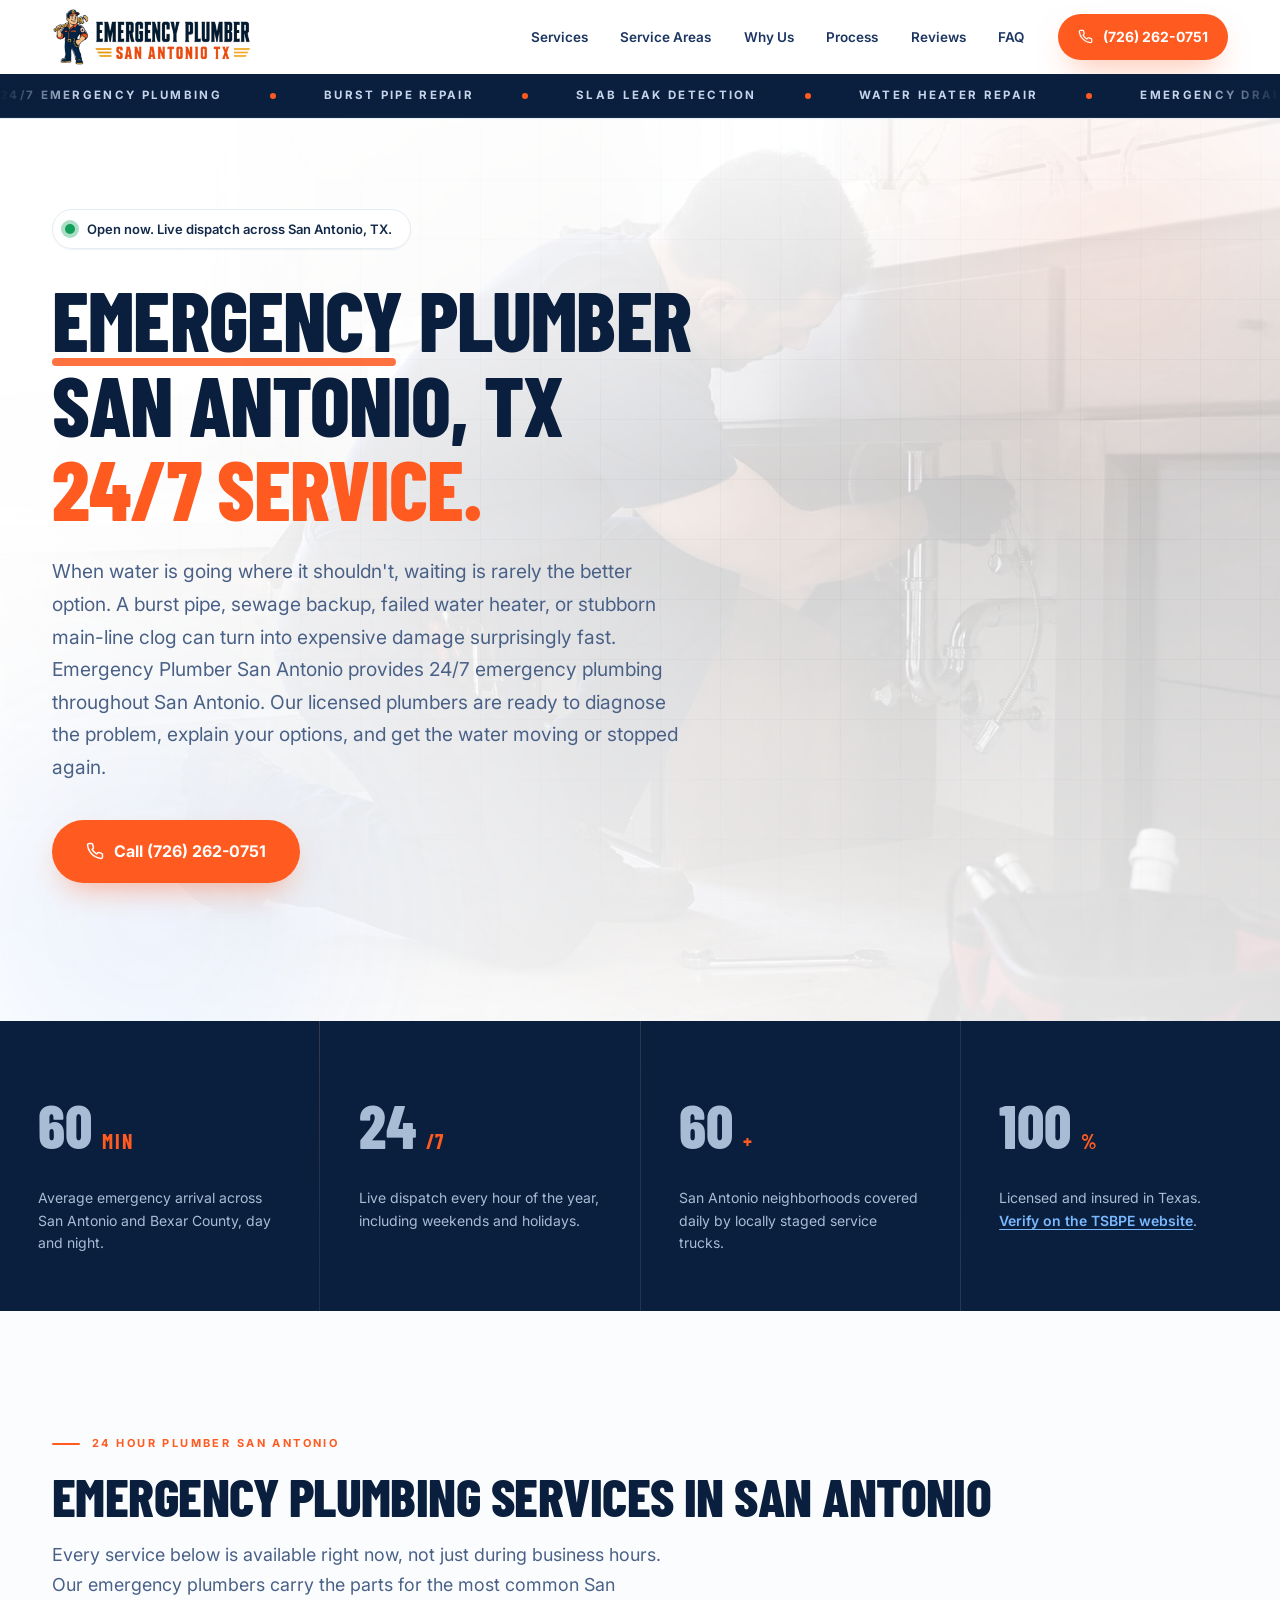
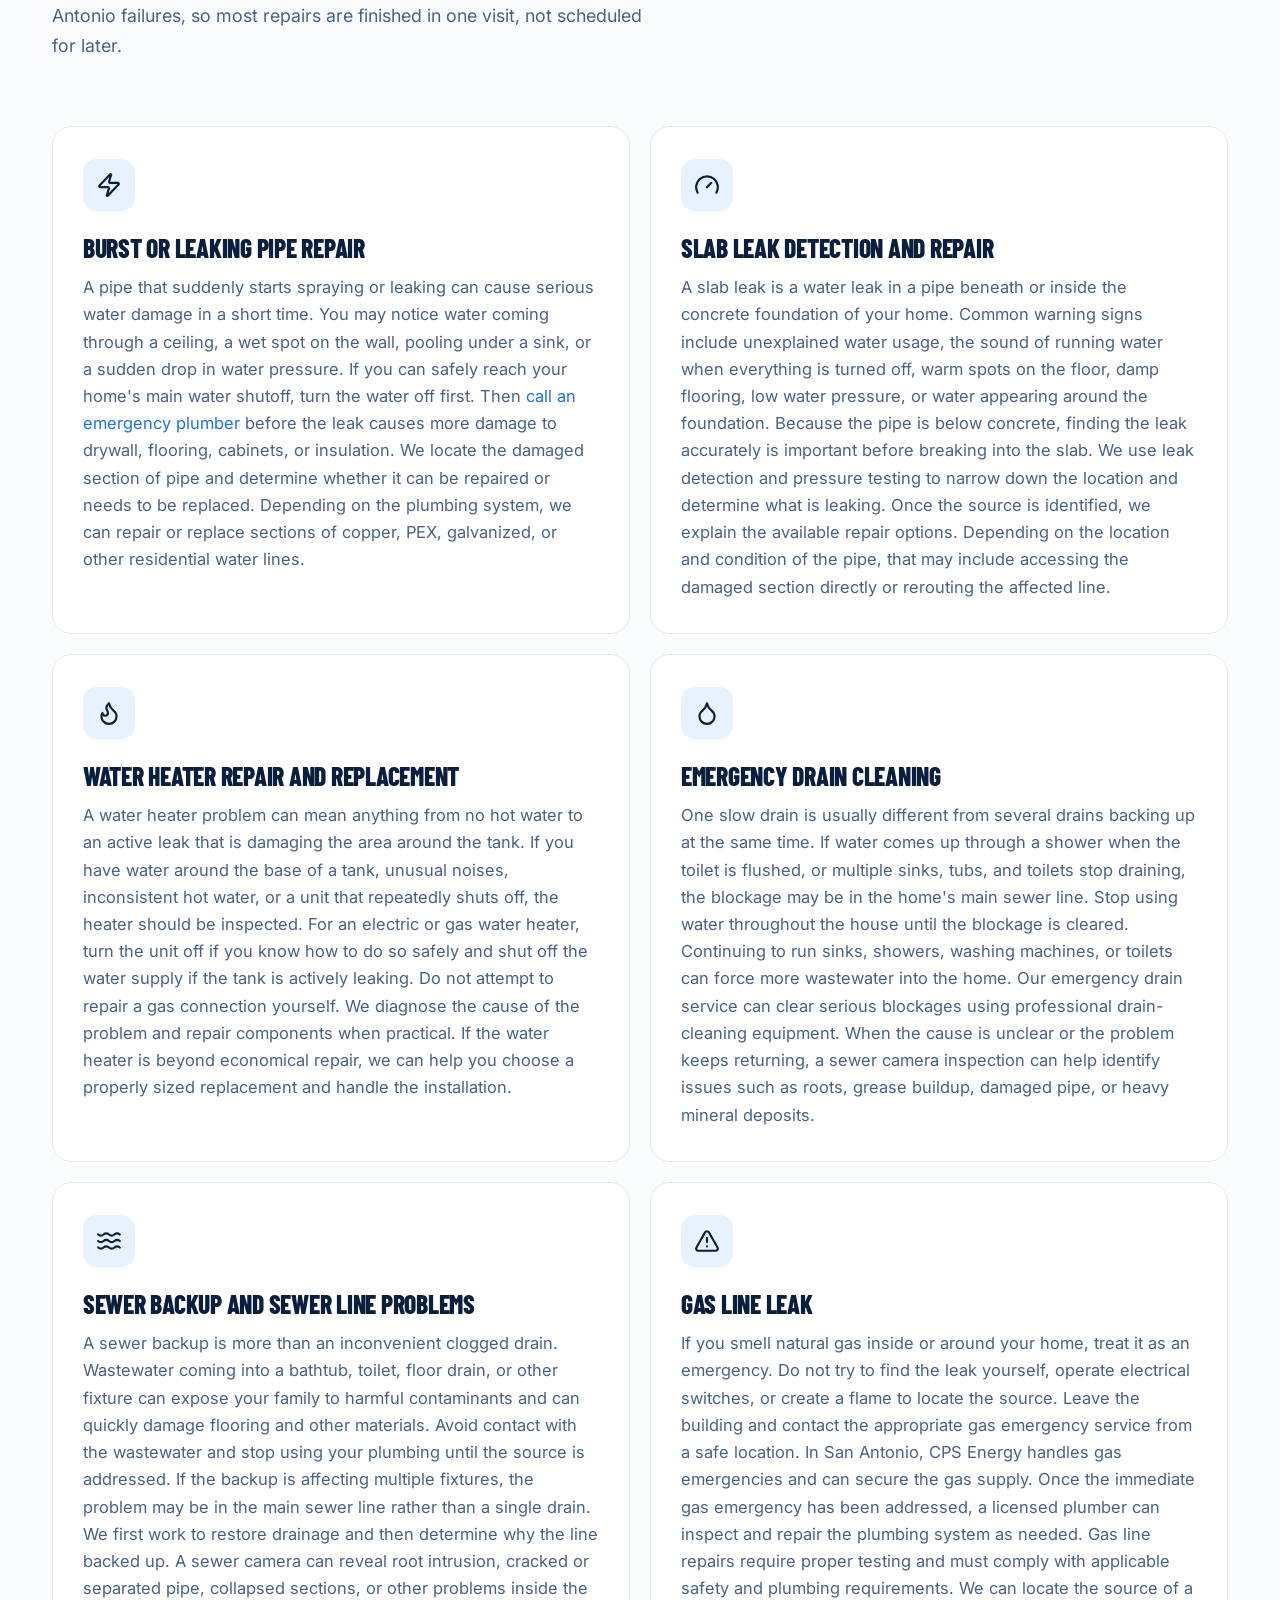
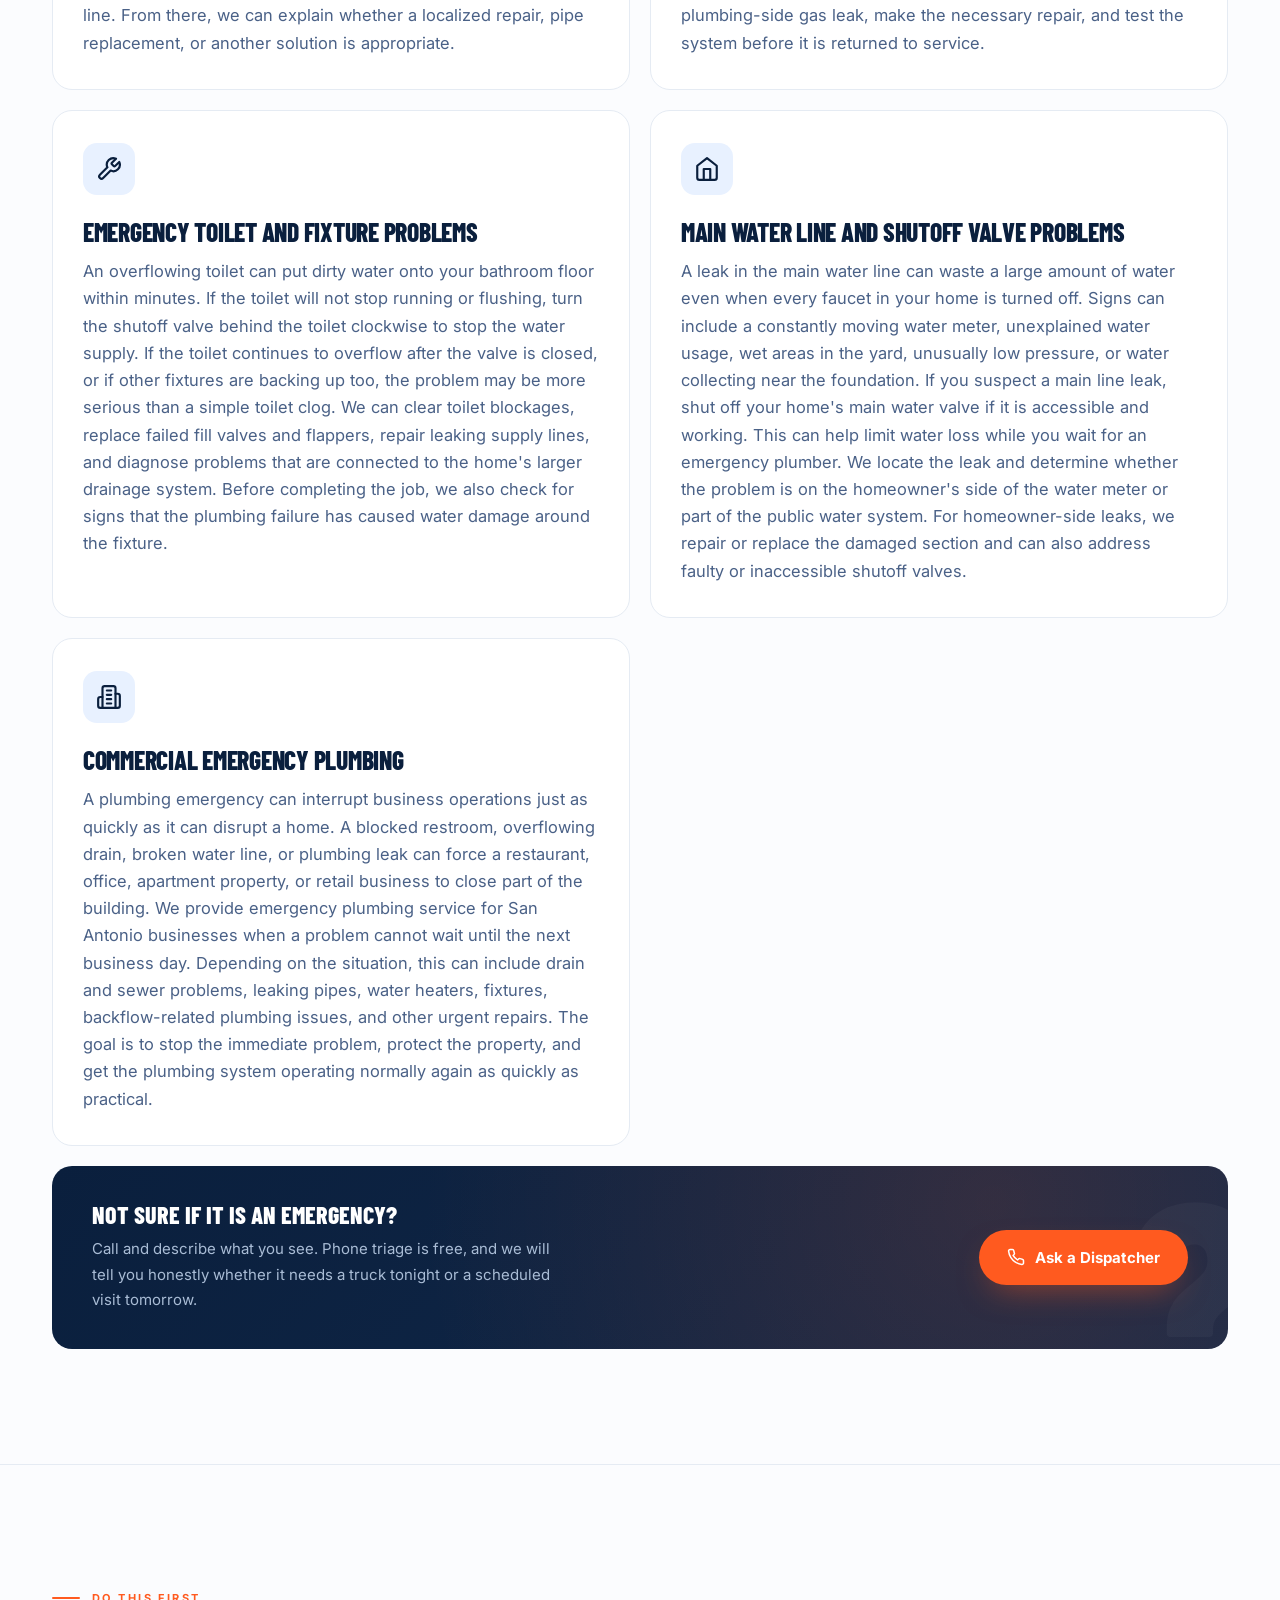
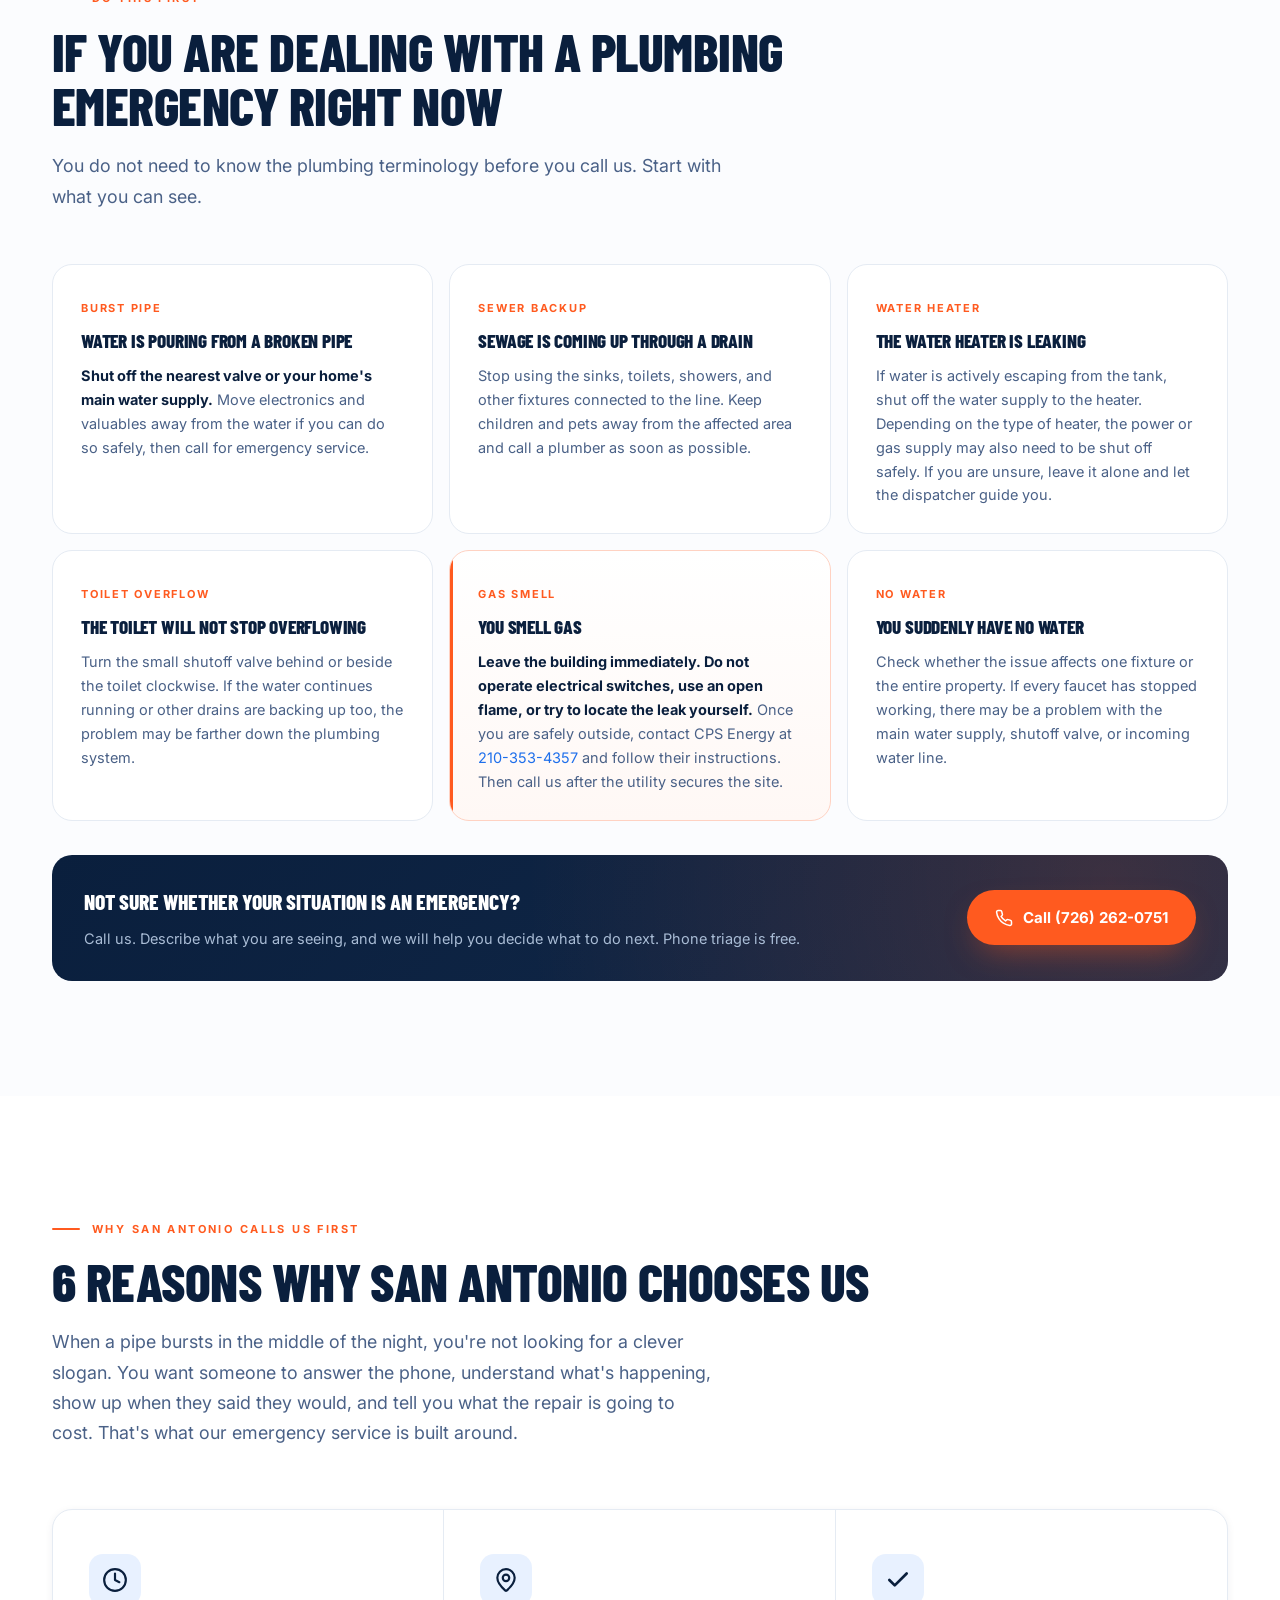
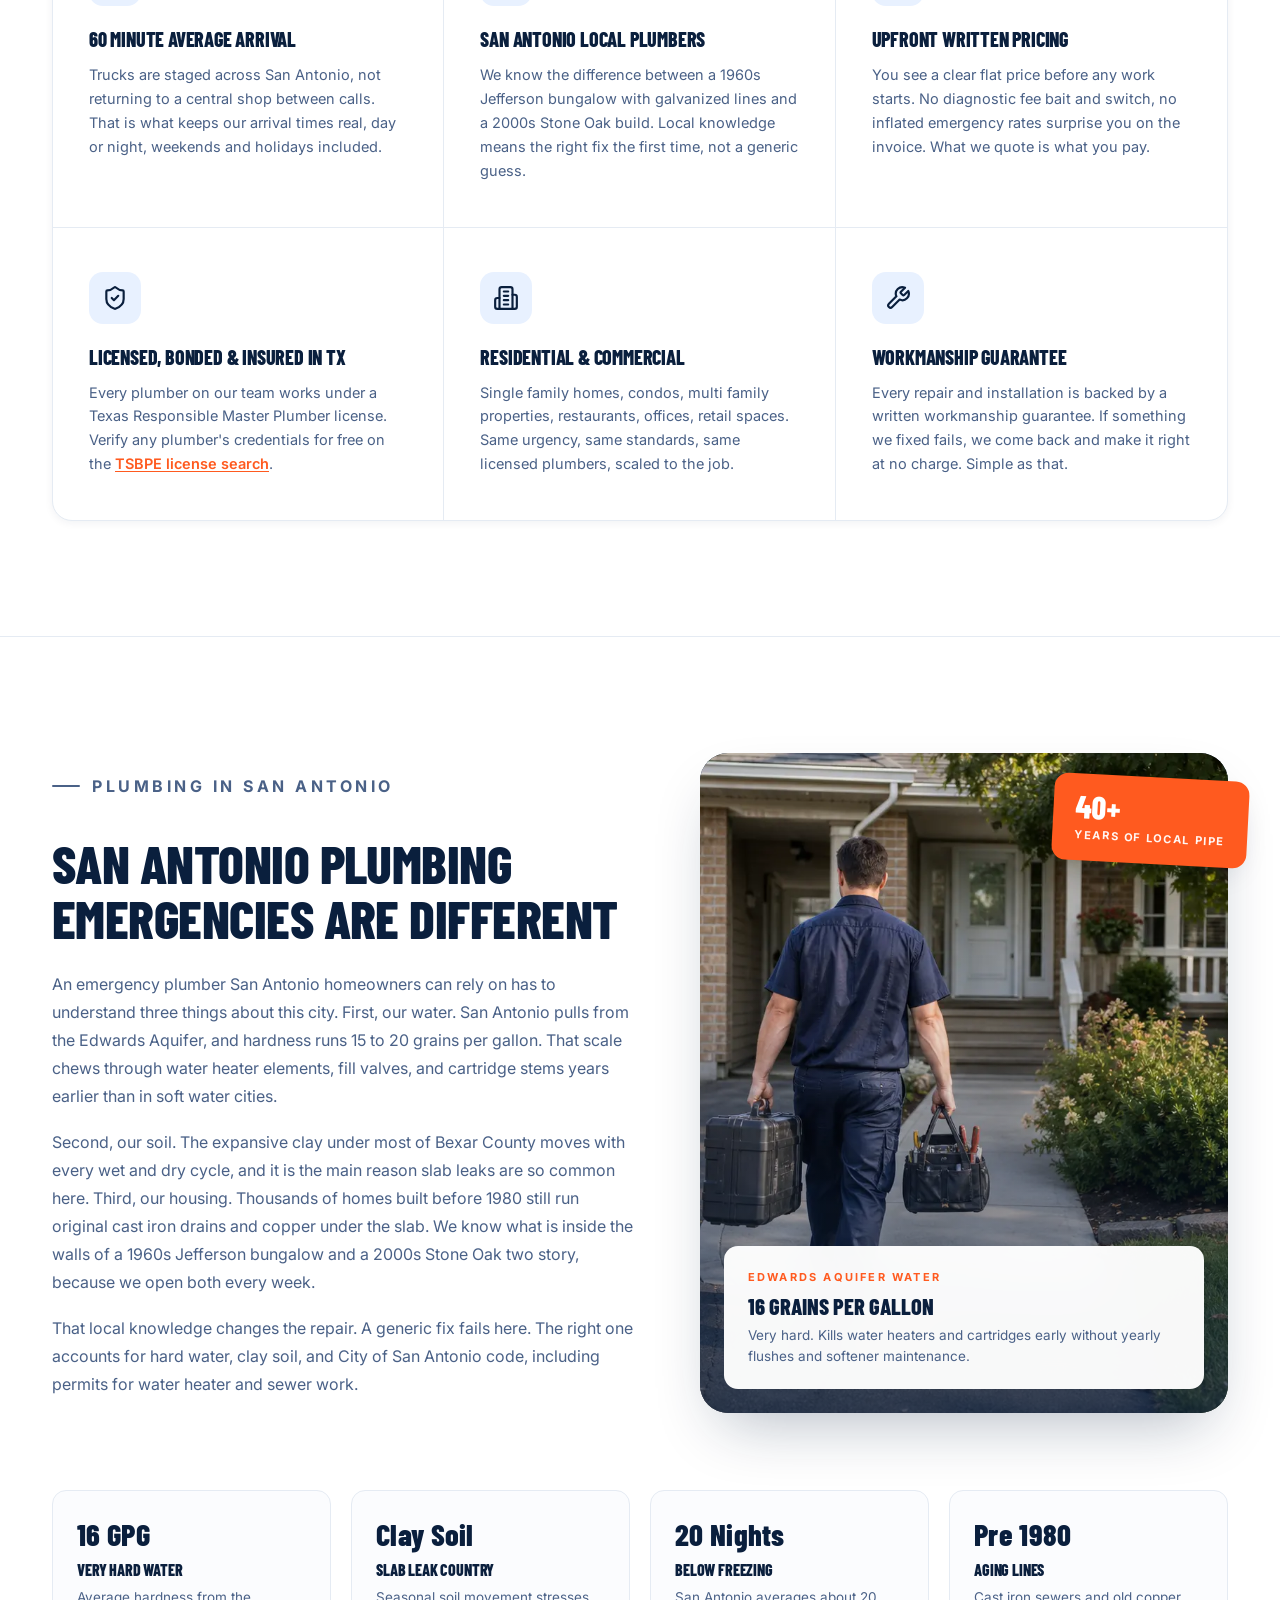
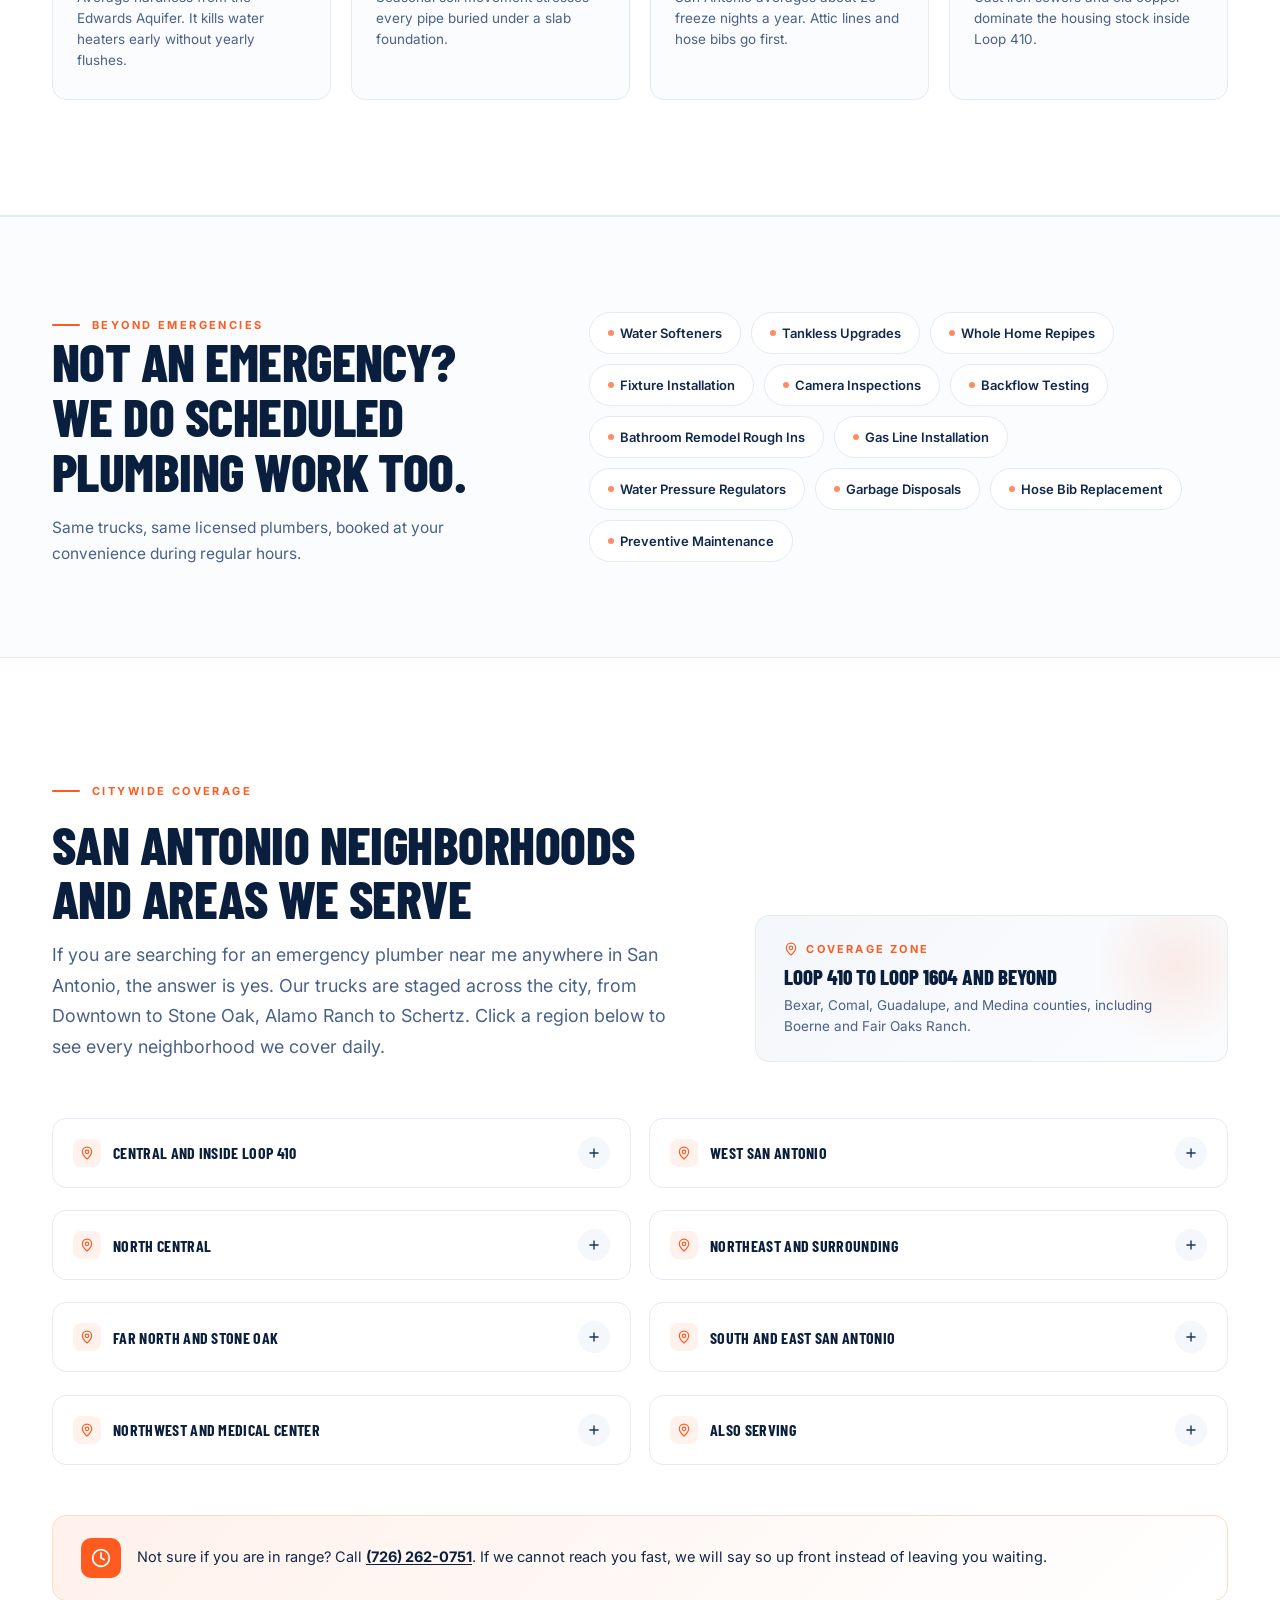
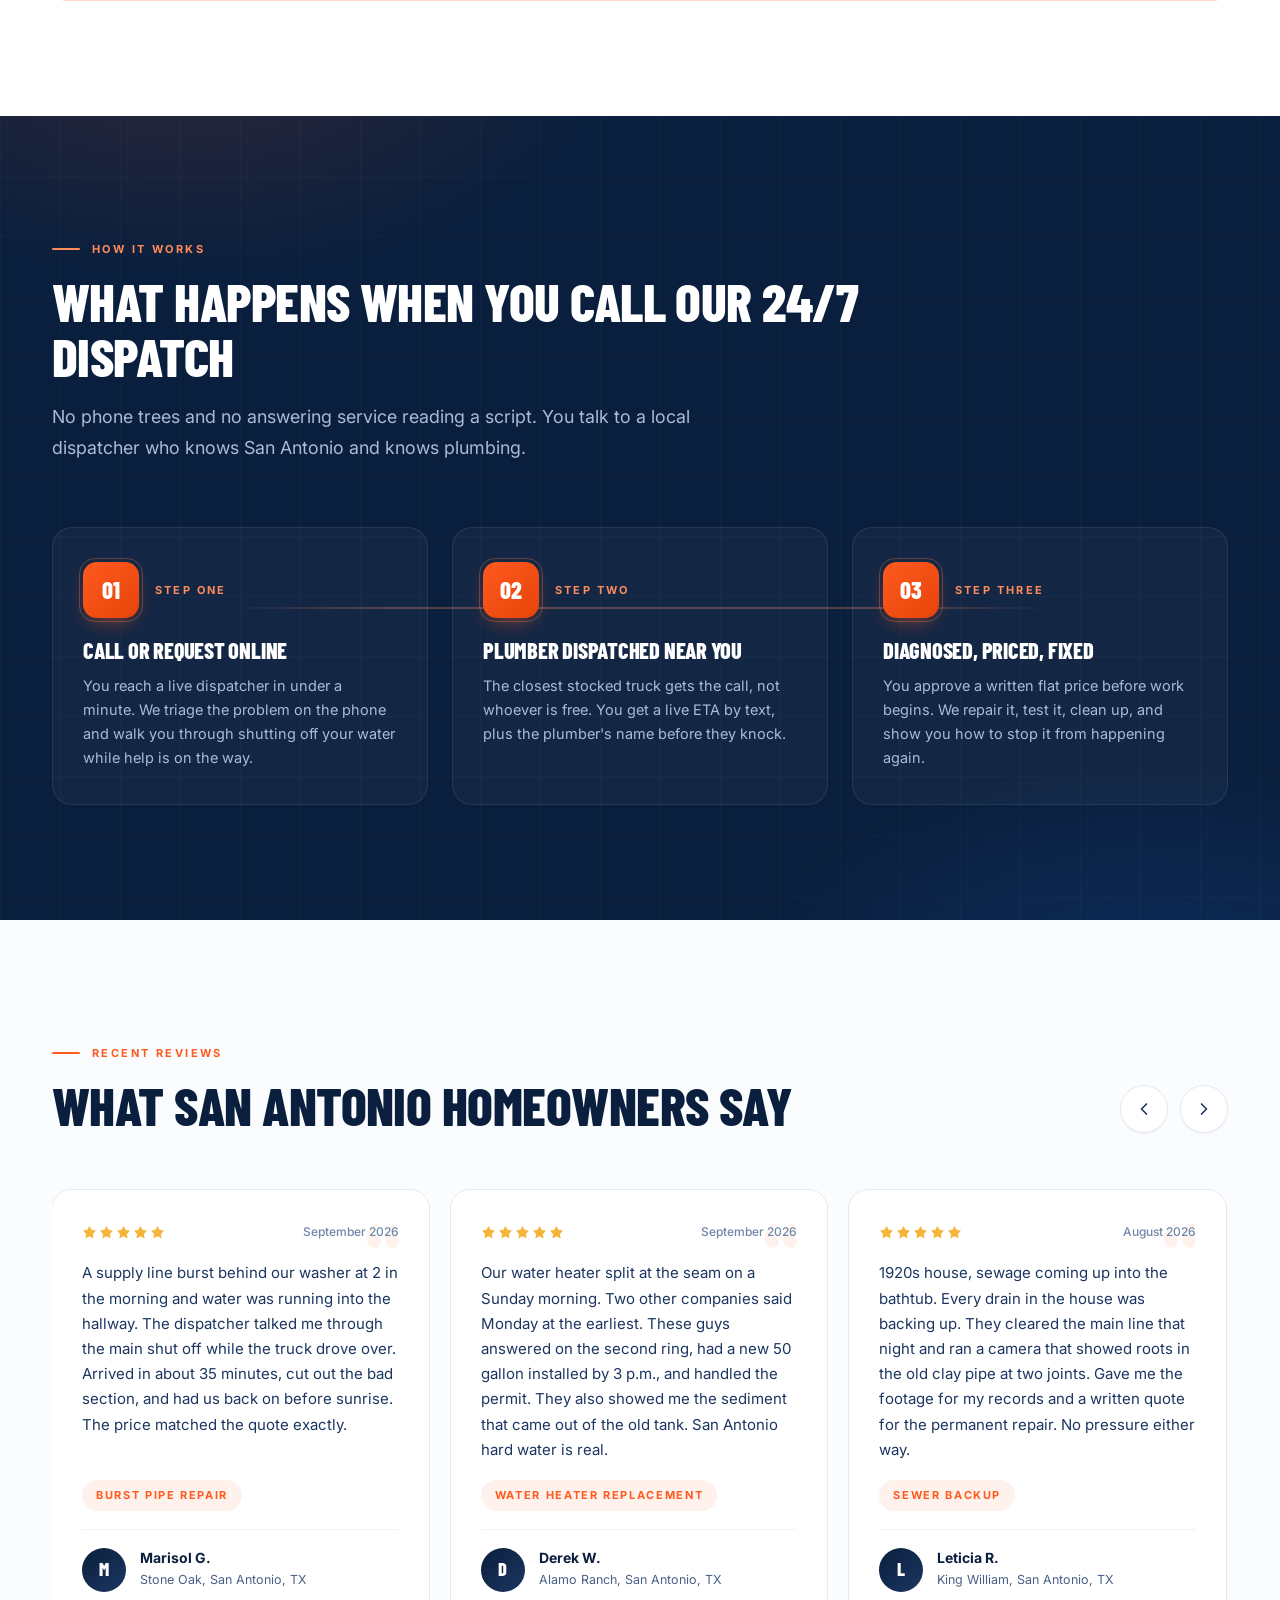
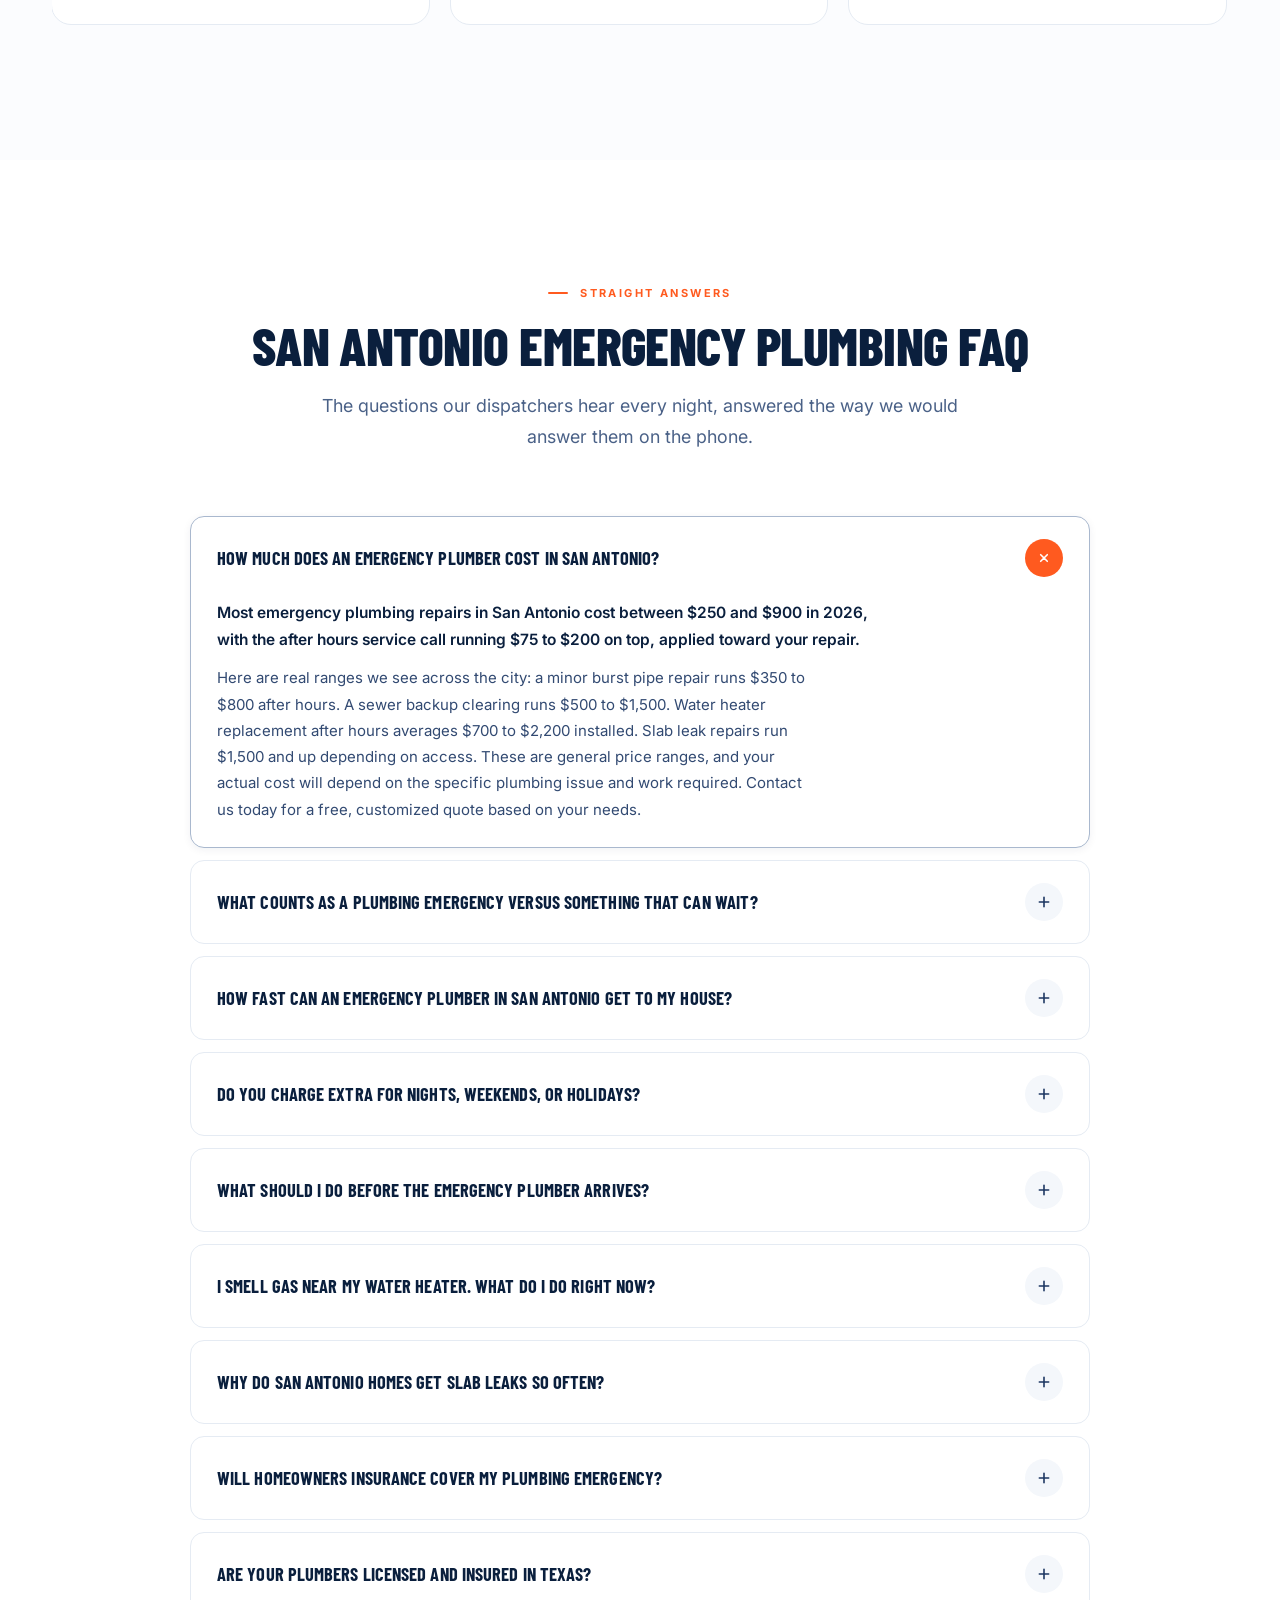
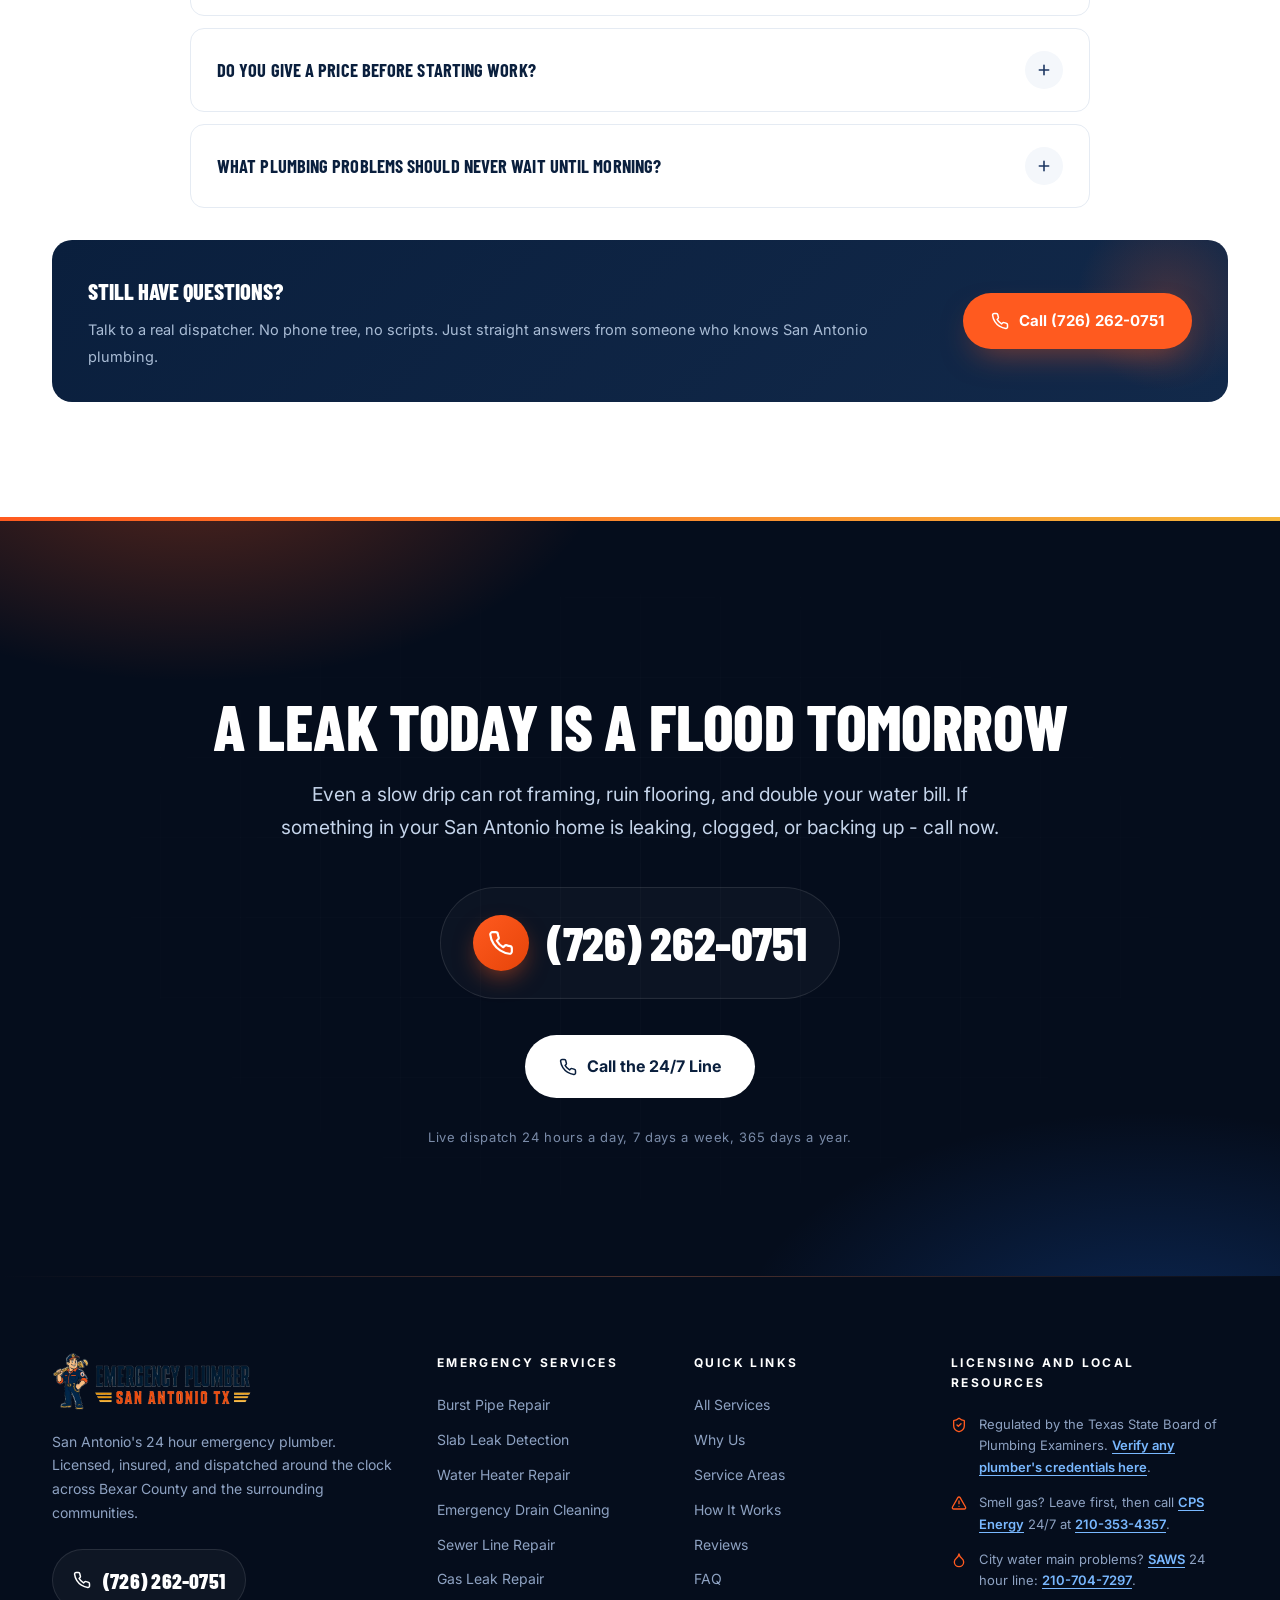
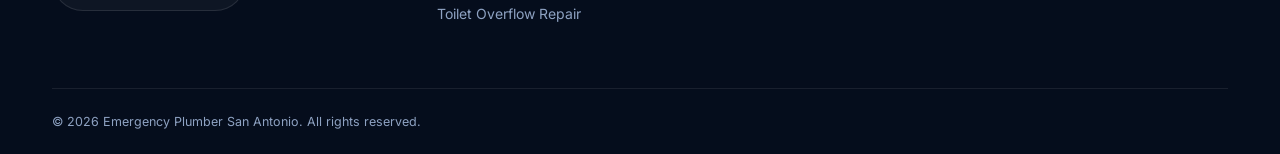
==== commit 9acd8da8: "separate js and css into their own files" ====
--- a/index.html
+++ b/index.html
@@ -28,982 +28,10 @@
 <link rel="preconnect" href="https://fonts.googleapis.com">
 <link rel="preconnect" href="https://fonts.gstatic.com" crossorigin>
 <link href="https://fonts.googleapis.com/css2?family=Barlow+Condensed:wght@500;600;700;800;900&family=Inter:wght@400;500;600;700&display=swap" rel="stylesheet">
+<link rel="stylesheet" href="styles.css">
 <script>document.documentElement.classList.add('js')</script>
 
-<script type="application/ld+json">
-{
-  "@context": "https://schema.org",
-  "@type": "Plumber",
-  "@id": "https://emergency-plumber-san-antonio.com/#business",
-  "name": "Emergency Plumber San Antonio",
-  "description": "24/7 emergency plumber serving San Antonio, TX. Burst pipe repair, slab leak detection, sewer backup clearing, water heater repair, gas line repair, and emergency drain cleaning with about 60 minute average arrival.",
-  "url": "https://emergency-plumber-san-antonio.com/",
-  "telephone": "+1-726-262-0751",
-  "image": "https://emergency-plumber-san-antonio.com/emergency-plumber-san-antonio-arriving-at-home.webp",
-  "priceRange": "$$",
-  "currenciesAccepted": "USD",
-  "paymentAccepted": "Cash, Credit Card, Debit Card, Financing",
-  "address": {
-    "@type": "PostalAddress",
-    "addressLocality": "San Antonio",
-    "addressRegion": "TX",
-    "addressCountry": "US"
-  },
-  "areaServed": [
-    { "@type": "City", "name": "San Antonio", "containedInPlace": { "@type": "State", "name": "Texas" } },
-    { "@type": "City", "name": "Alamo Heights" },
-    { "@type": "City", "name": "Terrell Hills" },
-    { "@type": "City", "name": "Olmos Park" },
-    { "@type": "City", "name": "Castle Hills" },
-    { "@type": "City", "name": "Shavano Park" },
-    { "@type": "City", "name": "Hollywood Park" },
-    { "@type": "City", "name": "Leon Valley" },
-    { "@type": "City", "name": "Balcones Heights" },
-    { "@type": "City", "name": "Helotes" },
-    { "@type": "City", "name": "Live Oak" },
-    { "@type": "City", "name": "Universal City" },
-    { "@type": "City", "name": "Selma" },
-    { "@type": "City", "name": "Schertz" },
-    { "@type": "City", "name": "Cibolo" },
-    { "@type": "City", "name": "Converse" },
-    { "@type": "City", "name": "Windcrest" },
-    { "@type": "City", "name": "Kirby" }
-  ],
-  "openingHoursSpecification": {
-    "@type": "OpeningHoursSpecification",
-    "dayOfWeek": ["Monday","Tuesday","Wednesday","Thursday","Friday","Saturday","Sunday"],
-    "opens": "00:00",
-    "closes": "23:59"
-  },
-  "hasOfferCatalog": {
-    "@type": "OfferCatalog",
-    "name": "Emergency plumbing services in San Antonio",
-    "itemListElement": [
-      { "@type": "Offer", "itemOffered": { "@type": "Service", "name": "Burst pipe repair" } },
-      { "@type": "Offer", "itemOffered": { "@type": "Service", "name": "Slab leak detection and repair" } },
-      { "@type": "Offer", "itemOffered": { "@type": "Service", "name": "Water heater repair and replacement" } },
-      { "@type": "Offer", "itemOffered": { "@type": "Service", "name": "Emergency drain cleaning" } },
-      { "@type": "Offer", "itemOffered": { "@type": "Service", "name": "Sewer line repair" } },
-      { "@type": "Offer", "itemOffered": { "@type": "Service", "name": "Gas line leak repair" } },
-      { "@type": "Offer", "itemOffered": { "@type": "Service", "name": "Water line repair" } },
-      { "@type": "Offer", "itemOffered": { "@type": "Service", "name": "Commercial emergency plumbing" } }
-    ]
-  }
-}
-</script>
-
-<style>
-/* ============================================================
-   TOKENS
-============================================================ */
-:root{
-  /* Palette */
-  --ink-950:#050d1c;
-  --ink-900:#0A1F3D;
-  --ink-800:#12294a;
-  --ink-700:#1c3661;
-  --ink-600:#324a72;
-  --ink-500:#4a6187;
-  --ink-400:#7086a8;
-  --ink-300:#a9b8ce;
-  --ink-200:#d5deec;
-  --ink-100:#eaeff7;
-  --ink-050:#f4f7fb;
-
-  --blue:#1e6feb;
-  --blue-dark:#0f56c9;
-  --blue-050:#e8f1ff;
-
-  --accent:#ff5a1f;
-  --accent-dark:#e64409;
-  --accent-050:#fff1eb;
-
-  --gold:#f5b53b;
-  --success:#12a05a;
-  --success-050:#e5f6ed;
-
-  --line:#e5ebf3;
-  --line-soft:#eff3f8;
-  --paper:#ffffff;
-  --paper-alt:#fbfcfe;
-
-  /* Type */
-  --font-display:"Barlow Condensed",-apple-system,"Segoe UI",sans-serif;
-  --font-body:"Inter",-apple-system,"Segoe UI",sans-serif;
-
-  /* Radii */
-  --r-xs:6px;
-  --r-sm:10px;
-  --r-md:14px;
-  --r-lg:20px;
-  --r-xl:28px;
-  --r-2xl:36px;
-
-  /* Shadows */
-  --sh-xs:0 1px 2px rgba(10,31,61,.06);
-  --sh-sm:0 2px 8px rgba(10,31,61,.06);
-  --sh-md:0 12px 32px -14px rgba(10,31,61,.22);
-  --sh-lg:0 28px 64px -22px rgba(10,31,61,.32);
-  --sh-xl:0 44px 90px -30px rgba(10,31,61,.4);
-  --sh-accent:0 14px 32px -12px rgba(255,90,31,.5);
-
-  /* Layout */
-  --head-h:74px;
-  --ticker-h:44px;
-  --wrap:1240px;
-  --wrap-tight:1120px;
-}
-
-/* ============================================================
-   RESET & BASE
-============================================================ */
-*,*::before,*::after{box-sizing:border-box;margin:0;padding:0}
-html{scroll-behavior:smooth;-webkit-text-size-adjust:100%}
-@media (prefers-reduced-motion:reduce){html{scroll-behavior:auto}}
-body{
-  font-family:var(--font-body);
-  color:var(--ink-600);
-  background:var(--paper);
-  font-size:16px;
-  line-height:1.7;
-  -webkit-font-smoothing:antialiased;
-  -moz-osx-font-smoothing:grayscale;
-  text-rendering:optimizeLegibility;
-  overflow-x:hidden;
-}
-img,svg{display:block;max-width:100%}
-img{height:auto}
-a{color:var(--blue);text-decoration:none;transition:color .2s ease}
-a:hover{color:var(--blue-dark)}
-ul,ol{list-style:none}
-button{font:inherit;cursor:pointer;border:0;background:none;color:inherit}
-:focus-visible{outline:3px solid var(--blue);outline-offset:3px;border-radius:4px}
-::selection{background:var(--ink-900);color:#fff}
-
-/* Display type */
-h1,h2,h3,h4,.display{
-  font-family:var(--font-display);
-  color:var(--ink-900);
-  font-weight:800;
-  line-height:1.02;
-  letter-spacing:-.01em;
-  text-transform:uppercase;
-}
-h1{font-size:clamp(2.6rem,6.5vw,5.5rem)}
-h2{font-size:clamp(2rem,4.2vw,3.4rem)}
-h3{font-size:clamp(1.15rem,1.6vw,1.35rem);line-height:1.15}
-h4{font-size:1rem;letter-spacing:.02em}
-
-p{max-width:66ch}
-strong{color:var(--ink-900);font-weight:700}
-
-.container{width:100%;max-width:var(--wrap);margin-inline:auto;padding-inline:clamp(20px,3vw,32px)}
-.container-tight{max-width:var(--wrap-tight);margin-inline:auto;padding-inline:clamp(20px,3vw,32px)}
-
-section{scroll-margin-top:calc(var(--head-h) + var(--ticker-h) + 24px)}
-
-/* Section shell */
-.sec{padding:clamp(72px,9vw,128px) 0;position:relative}
-.sec-narrow{padding:clamp(56px,7vw,96px) 0}
-
-/* Accessible skip */
-.skip{position:absolute;left:-9999px;top:8px;z-index:100;background:var(--ink-900);color:#fff;padding:12px 20px;border-radius:8px;font-weight:600}
-.skip:focus{left:12px}
-
-/* Eyebrow label */
-.eyebrow{
-  display:inline-flex;
-  align-items:center;
-  gap:12px;
-  font-family:var(--font-body);
-  font-size:11px;
-  font-weight:700;
-  letter-spacing:.22em;
-  text-transform:uppercase;
-  color:var(--accent);
-}
-.eyebrow::before{
-  content:"";
-  width:28px;
-  height:2px;
-  background:currentColor;
-  border-radius:2px;
-}
-.eyebrow.on-dark{color:#ff8a5a}
-.eyebrow.center{justify-content:center}
-.eyebrow.center::before{width:20px}
-
-.sec-head{max-width:820px;margin-bottom:clamp(40px,5vw,64px)}
-.sec-head h2{margin:16px 0 18px}
-.sec-head .lead{font-size:clamp(1.02rem,1.4vw,1.15rem);color:var(--ink-500);max-width:62ch}
-.sec-head.center{text-align:center;margin-inline:auto}
-.sec-head.center h2,.sec-head.center .lead{margin-inline:auto}
-
-.lead{font-size:clamp(1.02rem,1.4vw,1.15rem);color:var(--ink-500);line-height:1.7}
-
-/* Buttons */
-.btn{
-  display:inline-flex;
-  align-items:center;
-  justify-content:center;
-  gap:10px;
-  font-family:var(--font-body);
-  font-weight:700;
-  font-size:15px;
-  padding:15px 28px;
-  border-radius:999px;
-  transition:transform .25s cubic-bezier(.2,.8,.25,1),box-shadow .25s ease,background .2s ease,border-color .2s ease,color .2s ease;
-  white-space:nowrap;
-  position:relative;
-  overflow:hidden;
-}
-.btn svg{width:18px;height:18px;flex:0 0 auto}
-.btn-accent{background:var(--accent);color:#fff !important;box-shadow:var(--sh-accent)}
-.btn-accent:hover{background:var(--accent-dark);transform:translateY(-2px);box-shadow:0 20px 40px -12px rgba(255,90,31,.55)}
-.btn-dark{background:var(--ink-900);color:#fff !important}
-.btn-dark:hover{background:var(--ink-800);transform:translateY(-2px);box-shadow:var(--sh-md)}
-.btn-ghost{background:#fff;color:var(--ink-900) !important;border:1.5px solid var(--line)}
-.btn-ghost:hover{border-color:var(--ink-900);transform:translateY(-2px);box-shadow:var(--sh-sm)}
-.btn-white{background:#fff;color:var(--ink-900) !important}
-.btn-white:hover{background:var(--ink-050);transform:translateY(-2px)}
-.btn-outline-light{background:transparent;color:#fff !important;border:1.5px solid rgba(255,255,255,.35)}
-.btn-outline-light:hover{border-color:#fff;background:rgba(255,255,255,.08);transform:translateY(-2px)}
-.btn-lg{padding:18px 34px;font-size:16px}
-
-/* Sheen effect on hover */
-.btn::after{
-  content:"";
-  position:absolute;
-  top:0;
-  left:-100%;
-  width:60%;
-  height:100%;
-  background:linear-gradient(90deg,transparent,rgba(255,255,255,.2),transparent);
-  transform:skewX(-20deg);
-  transition:left .6s ease;
-}
-.btn:hover::after{left:130%}
-
-/* ============================================================
-   SCROLL PROGRESS
-============================================================ */
-#scrollbar{
-  position:fixed;
-  top:0;
-  left:0;
-  height:3px;
-  width:100%;
-  z-index:100;
-  background:linear-gradient(90deg,var(--accent),#ff8b5a);
-  transform-origin:0 50%;
-  transform:scaleX(0);
-  pointer-events:none;
-}
-
-/* ============================================================
-   HEADER
-============================================================ */
-.site-head{
-  position:sticky;
-  top:0;
-  z-index:80;
-  background:rgba(255,255,255,.92);
-  -webkit-backdrop-filter:blur(16px) saturate(1.2);
-  backdrop-filter:blur(16px) saturate(1.2);
-  border-bottom:1px solid var(--line);
-  transition:box-shadow .25s ease;
-}
-.site-head.scrolled{box-shadow:0 4px 20px -8px rgba(10,31,61,.15)}
-.nav-inner{
-  display:flex;
-  align-items:center;
-  gap:28px;
-  height:var(--head-h);
-}
-.logo{
-  display:flex;
-  align-items:center;
-  gap:12px;
-  flex:0 0 auto;
-  text-decoration:none;
-}
-.logo-mark{
-  width:42px;
-  height:42px;
-  border-radius:12px;
-  background:linear-gradient(135deg,var(--ink-900),var(--ink-700));
-  display:flex;
-  align-items:center;
-  justify-content:center;
-  color:#fff;
-  box-shadow:var(--sh-sm);
-  position:relative;
-  overflow:hidden;
-}
-.logo-mark::before{
-  content:"";
-  position:absolute;
-  inset:0;
-  background:radial-gradient(circle at 30% 20%,rgba(255,255,255,.25),transparent 60%);
-}
-.logo-mark svg{width:22px;height:22px;position:relative;z-index:1}
-.logo-text{line-height:1.1}
-.logo-text .l1{
-  font-family:var(--font-display);
-  font-weight:800;
-  font-size:16px;
-  color:var(--ink-900);
-  text-transform:uppercase;
-  letter-spacing:.02em;
-}
-.logo-text .l2{
-  font-family:var(--font-body);
-  font-size:10px;
-  font-weight:600;
-  color:var(--accent);
-  text-transform:uppercase;
-  letter-spacing:.18em;
-  margin-top:2px;
-}
-
-
-.logo-img {
-  width: 200px;
-}
-
-.main-nav{margin-left:auto}
-.main-nav ul{display:flex;align-items:center;gap:clamp(6px,1.6vw,26px)}
-.main-nav a{
-  font-family:var(--font-body);
-  font-size:13.5px;
-  font-weight:600;
-  color:var(--ink-700);
-  padding:10px 6px;
-  position:relative;
-  white-space:nowrap;
-  transition:color .2s ease;
-}
-.main-nav a::after{
-  content:"";
-  position:absolute;
-  left:6px;
-  right:6px;
-  bottom:4px;
-  height:2px;
-  background:var(--accent);
-  border-radius:2px;
-  transform:scaleX(0);
-  transform-origin:left;
-  transition:transform .3s cubic-bezier(.2,.8,.25,1);
-}
-.main-nav a:hover{color:var(--ink-900)}
-.main-nav a:hover::after{transform:scaleX(1)}
-
-.head-call{
-  display:inline-flex;
-  align-items:center;
-  gap:10px;
-  flex:0 0 auto;
-  background:var(--accent);
-  color:#fff !important;
-  font-family:var(--font-body);
-  font-weight:700;
-  font-size:14px;
-  padding:11px 20px;
-  border-radius:999px;
-  box-shadow:var(--sh-accent);
-  transition:background .2s ease,transform .2s ease;
-  white-space:nowrap;
-}
-.head-call:hover{background:var(--accent-dark);transform:translateY(-1px)}
-.head-call svg{width:15px;height:15px}
-.head-call .live-dot{
-  width:8px;
-  height:8px;
-  border-radius:50%;
-  background:#4ade80;
-  position:relative;
-  flex:0 0 auto;
-  box-shadow:0 0 0 2px rgba(74,222,128,.3);
-}
-.head-call .live-dot::after{
-  content:"";
-  position:absolute;
-  inset:-4px;
-  border-radius:50%;
-  background:rgba(74,222,128,.4);
-  animation:livePulse 1.8s ease-out infinite;
-}
-@keyframes livePulse{
-  0%{transform:scale(.6);opacity:1}
-  100%{transform:scale(2);opacity:0}
-}
-
-.burger{
-  display:none;
-  margin-left:auto;
-  width:44px;
-  height:44px;
-  border-radius:10px;
-  color:var(--ink-900);
-  align-items:center;
-  justify-content:center;
-  transition:background .2s ease;
-}
-.burger:hover{background:var(--ink-050)}
-.burger svg{width:26px;height:26px}
-.burger .ic-x{display:none}
-
-/* ============================================================
-   TICKER / MARQUEE (always animating, no pause on hover)
-============================================================ */
-.ticker{
-  background:var(--ink-900);
-  color:#dbe5f5;
-  height:var(--ticker-h);
-  overflow:hidden;
-  display:flex;
-  align-items:center;
-  position:relative;
-  border-bottom:1px solid rgba(255,255,255,.06);
-}
-.ticker::before,.ticker::after{
-  content:"";
-  position:absolute;
-  top:0;
-  bottom:0;
-  width:80px;
-  z-index:2;
-  pointer-events:none;
-}
-.ticker::before{left:0;background:linear-gradient(90deg,var(--ink-900),transparent)}
-.ticker::after{right:0;background:linear-gradient(-90deg,var(--ink-900),transparent)}
-.ticker-track{
-  display:flex;
-  width:max-content;
-  animation:tickerScroll 60s linear infinite;
-  will-change:transform;
-  /* IMPORTANT: no animation-play-state pause on hover */
-}
-.ticker-set{
-  display:flex;
-  align-items:center;
-  padding-right:48px;
-  gap:48px;
-}
-.ticker-item{
-  display:flex;
-  align-items:center;
-  gap:48px;
-  font-family:var(--font-body);
-  font-size:11.5px;
-  font-weight:700;
-  letter-spacing:.2em;
-  text-transform:uppercase;
-  white-space:nowrap;
-  color:#c5d4ea;
-}
-.ticker-item::after{
-  content:"";
-  width:6px;
-  height:6px;
-  border-radius:50%;
-  background:var(--accent);
-}
-@keyframes tickerScroll{
-  from{transform:translate3d(0,0,0)}
-  to{transform:translate3d(-50%,0,0)}
-}
-@media (prefers-reduced-motion:reduce){
-  .ticker-track{animation:none;transform:none}
-}
-
-/* ============================================================
-   HERO
-============================================================ */
-.hero{
-  position:relative;
-  overflow:hidden;
-  isolation:isolate;
-  padding:clamp(60px,7vw,110px) 0 clamp(70px,8vw,130px);
-  background:
-    linear-gradient(180deg,var(--ink-050) 0%,#fff 100%);
-}
-/* Background image slot: replace URL to enable */
-.hero-bg{
-  position:absolute;
-  inset:0;
-  z-index:-2;
-  background-image:none; /* set url('your-image.jpg') here or via inline style */
-  background-size:cover;
-  background-position:center;
-  background-repeat:no-repeat;
-}
-.hero-bg::after{
-  content:"";
-  position:absolute;
-  inset:0;
-  background:
-    linear-gradient(180deg,rgba(255,255,255,.92) 0%,rgba(255,255,255,.7) 40%,rgba(255,255,255,.85) 100%),
-    linear-gradient(90deg,rgba(255,255,255,.95) 0%,rgba(255,255,255,.4) 60%,rgba(255,255,255,.2) 100%);
-}
-/* Decorative grid pattern */
-.hero::before{
-  content:"";
-  position:absolute;
-  inset:0;
-  z-index:-1;
-  background-image:
-    linear-gradient(rgba(10,31,61,.04) 1px,transparent 1px),
-    linear-gradient(90deg,rgba(10,31,61,.04) 1px,transparent 1px);
-  background-size:60px 60px;
-  mask-image:radial-gradient(ellipse at 80% 40%,black 0%,transparent 70%);
-  -webkit-mask-image:radial-gradient(ellipse at 80% 40%,black 0%,transparent 70%);
-}
-/* Colored blobs */
-.hero-blob-1,.hero-blob-2{
-  position:absolute;
-  border-radius:50%;
-  filter:blur(80px);
-  z-index:-1;
-  opacity:.5;
-}
-.hero-blob-1{
-  width:520px;
-  height:520px;
-  background:radial-gradient(circle,rgba(255,90,31,.25),transparent 70%);
-  top:-120px;
-  right:-100px;
-}
-.hero-blob-2{
-  width:600px;
-  height:600px;
-  background:radial-gradient(circle,rgba(30,111,235,.2),transparent 70%);
-  bottom:-200px;
-  left:-150px;
-}
-
-.hero-inner{
-  display:grid;
-  grid-template-columns:1.15fr .85fr;
-  gap:clamp(40px,5vw,80px);
-  align-items:center;
-  position:relative;
-}
-
-.hero-status{
-  display:inline-flex;
-  align-items:center;
-  gap:12px;
-  background:rgba(255,255,255,.85);
-  -webkit-backdrop-filter:blur(10px);
-  backdrop-filter:blur(10px);
-  border:1px solid var(--line);
-  border-radius:999px;
-  padding:8px 18px 8px 12px;
-  font-family:var(--font-body);
-  font-size:13px;
-  font-weight:600;
-  color:var(--ink-800);
-  box-shadow:var(--sh-xs);
-  margin-bottom:28px;
-}
-.status-dot{
-  position:relative;
-  width:10px;
-  height:10px;
-  border-radius:50%;
-  background:var(--success);
-  flex:0 0 auto;
-}
-.status-dot::after{
-  content:"";
-  position:absolute;
-  inset:-4px;
-  border-radius:50%;
-  background:rgba(18,160,90,.35);
-  animation:livePulse 1.8s ease-out infinite;
-}
-
-.hero h1{margin-bottom:24px}
-.hero h1 .highlight{
-  color:var(--accent);
-  position:relative;
-  display:inline-block;
-}
-.hero h1 .underline{
-  color:var(--ink-900);
-  position:relative;
-  display:inline-block;
-}
-.hero h1 .underline::after{
-  content:"";
-  position:absolute;
-  left:0;
-  right:0;
-  bottom:-4px;
-  height:8px;
-  background:var(--accent);
-  border-radius:4px;
-  opacity:.85;
-  transform:scaleX(.98);
-  transform-origin:left;
-}
-
-.hero-lead{
-  font-size:clamp(1.02rem,1.5vw,1.2rem);
-  color:var(--ink-500);
-  margin-bottom:36px;
-  max-width:56ch;
-  line-height:1.7;
-}
-
-.hero-cta{
-  display:flex;
-  flex-wrap:wrap;
-  gap:14px;
-  margin-bottom:36px;
-}
-
-.hero-trust{
-  display:flex;
-  flex-wrap:wrap;
-  gap:18px 28px;
-}
-.trust-item{
-  display:flex;
-  align-items:center;
-  gap:10px;
-  font-size:13.5px;
-  font-weight:600;
-  color:var(--ink-800);
-  font-family:var(--font-body);
-}
-.trust-item .ti-ic{
-  width:24px;
-  height:24px;
-  border-radius:50%;
-  background:var(--success-050);
-  color:var(--success);
-  display:flex;
-  align-items:center;
-  justify-content:center;
-  flex:0 0 auto;
-}
-.trust-item .ti-ic svg{width:14px;height:14px}
-.trust-item .ti-stars{color:var(--gold);display:flex;gap:1px}
-.trust-item .ti-stars svg{width:14px;height:14px;fill:currentColor}
-.trust-item a{color:var(--blue);font-weight:700;text-decoration:underline;text-underline-offset:2px}
-
-/* Hero right column */
-.hero-visual{position:relative; display: none;}
-.hero-card{
-  background:#fff;
-  border:1px solid var(--line);
-  border-radius:var(--r-2xl);
-  padding:36px 32px;
-  box-shadow:var(--sh-lg);
-  position:relative;
-  display: none;
-}
-.hero-card::before{
-  content:"";
-  position:absolute;
-  top:-1px;
-  left:24px;
-  right:24px;
-  height:4px;
-  background:linear-gradient(90deg,var(--accent),var(--gold));
-  border-radius:0 0 4px 4px;
-}
-.hc-head{
-  display:flex;
-  align-items:center;
-  justify-content:space-between;
-  padding-bottom:20px;
-  border-bottom:1px solid var(--line-soft);
-  margin-bottom:24px;
-}
-.hc-head-title{
-  font-family:var(--font-display);
-  font-weight:800;
-  font-size:1.25rem;
-  color:var(--ink-900);
-  text-transform:uppercase;
-  letter-spacing:.01em;
-}
-.hc-badge{
-  display:inline-flex;
-  align-items:center;
-  gap:6px;
-  background:var(--success-050);
-  color:var(--success);
-  font-size:11px;
-  font-weight:700;
-  letter-spacing:.1em;
-  text-transform:uppercase;
-  padding:5px 10px;
-  border-radius:999px;
-}
-.hc-badge .live-dot{
-  width:7px;
-  height:7px;
-  border-radius:50%;
-  background:var(--success);
-  animation:blinkDot 1.2s ease-in-out infinite;
-}
-@keyframes blinkDot{50%{opacity:.4}}
-
-.hc-list{display:grid;gap:14px;margin-bottom:24px}
-.hc-item{
-  display:flex;
-  align-items:flex-start;
-  gap:14px;
-  padding:14px 16px;
-  border-radius:var(--r-md);
-  background:var(--ink-050);
-  border:1px solid transparent;
-  transition:background .2s ease,border-color .2s ease,transform .2s ease;
-}
-.hc-item:hover{
-  background:#fff;
-  border-color:var(--line);
-  transform:translateX(3px);
-}
-.hc-item .ic{
-  width:38px;
-  height:38px;
-  border-radius:10px;
-  background:#fff;
-  color:var(--accent);
-  display:flex;
-  align-items:center;
-  justify-content:center;
-  flex:0 0 auto;
-  box-shadow:var(--sh-xs);
-}
-.hc-item .ic svg{width:20px;height:20px}
-.hc-item .tx{flex:1;min-width:0}
-.hc-item .tx strong{
-  display:block;
-  font-family:var(--font-display);
-  font-weight:700;
-  color:var(--ink-900);
-  font-size:15px;
-  text-transform:uppercase;
-  letter-spacing:.01em;
-  line-height:1.2;
-}
-.hc-item .tx span{
-  display:block;
-  font-size:13px;
-  color:var(--ink-500);
-  margin-top:2px;
-}
-
-.hc-cta{
-  display:flex;
-  gap:10px;
-  align-items:center;
-  padding-top:20px;
-  border-top:1px solid var(--line-soft);
-}
-.hc-cta .btn{flex:1;padding:14px 20px;font-size:14px}
-
-
-
-
-
-
-
-
-
-
-
-
-
-
-/* New Hero Image Layout */
-.hero-image-wrap{
-  position:relative;
-  border-radius:var(--r-2xl);
-  overflow:hidden;
-  box-shadow:var(--sh-lg);
-  aspect-ratio:4/5;
-  background:var(--ink-100);
-}
-.hero-image-wrap img{
-  width:100%;
-  height:100%;
-  object-fit:cover;
-}
-.hero-review-badge{
-  position:absolute;
-  bottom:32px;
-  left:32px;
-  background:rgba(255,255,255,.95);
-  -webkit-backdrop-filter:blur(10px);
-  backdrop-filter:blur(10px);
-  padding:18px 24px;
-  border-radius:var(--r-md);
-  box-shadow:var(--sh-md);
-  border:1px solid var(--line);
-  display:inline-flex;
-  flex-direction:column;
-  gap:6px;
-}
-.hrb-stars{display:flex;gap:2px;color:var(--gold)}
-.hrb-stars svg{width:18px;height:18px;fill:currentColor}
-.hrb-text{font-size:14px;color:var(--ink-600)}
-.hrb-text strong{color:var(--ink-900);font-size:16px;font-family:var(--font-display);letter-spacing:.02em}
-
-
-
-
-
-
-
-
-
-
-
-
-
-
-
-
-
-
-/* ============================================================
-   STATS RIBBON
-============================================================ */
-.stats{
-  background:var(--ink-900);
-  color:#fff;
-  position:relative;
-  overflow:hidden;
-  isolation:isolate;
-}
-.stats::before{
-  content:"";
-  position:absolute;
-  inset:0;
-  z-index:-1;
-  background:
-    radial-gradient(800px 400px at 20% -20%,rgba(255,90,31,.18),transparent 65%),
-    radial-gradient(700px 400px at 100% 120%,rgba(30,111,235,.22),transparent 65%);
-}
-.stats::after{
-  content:"";
-  position:absolute;
-  inset:0;
-  z-index:-1;
-  background-image:
-    linear-gradient(rgba(255,255,255,.03) 1px,transparent 1px),
-    linear-gradient(90deg,rgba(255,255,255,.03) 1px,transparent 1px);
-  background-size:80px 80px;
-  opacity:.7;
-}
-.stats-grid{
-  display:grid;
-  grid-template-columns:repeat(4,1fr);
-  gap:1px;
-  background:rgba(255,255,255,.08);
-  padding:0;
-}
-.stat{
-  background:var(--ink-900);
-  padding:clamp(36px,4.5vw,56px) clamp(24px,3vw,40px);
-  position:relative;
-  transition:background .3s ease;
-}
-.stat:hover{background:var(--ink-800)}
-
-
-.stat-num{
-  font-family:var(--font-display);
-  font-weight:800;
-  /* font-size:clamp(3.5rem, 7vw, 5.5rem); Increased size significantly */
-  line-height:1;
-  color:#fff;
-  margin-bottom:14px;
-  display:flex;
-  align-items:baseline;
-  gap:10px;
-}
-
-
-.stat-num .unit{
-  font-size:1.45em; /* Increased unit size relative to the number */
-  color:var(--accent);
-  letter-spacing:.08em;
-  font-weight:700;
-  font-family:var(--font-display);
-
-}
-
-.stat-num span {
-  font-size: 60px;
-  font-family: var(--font-display);
-}
-
-
-
-
-.stat p{
-  font-family:var(--font-body);
-  font-size:14px;
-  line-height:1.6;
-  color:#a9bcd5;
-  max-width:30ch;
-}
-.stat p a{color:#79b8ff;text-decoration:underline;text-underline-offset:3px;font-weight:600}
-.stat p a:hover{color:#fff}
-
-/* ============================================================
-   RESPONSIVE - shared
-============================================================ */
-@media (max-width:1100px){
-  .hero-inner{grid-template-columns:1fr;gap:50px}
-  .hero-visual{max-width:520px;margin-inline:auto;width:100%}
-}
-@media (max-width:960px){
-  .main-nav{
-    position:absolute;
-    top:100%;
-    left:0;
-    right:0;
-    background:#fff;
-    border-bottom:1px solid var(--line);
-    box-shadow:var(--sh-md);
-    display:none;
-  }
-  .site-head.nav-open .main-nav{display:block}
-  .main-nav ul{
-    flex-direction:column;
-    align-items:stretch;
-    gap:0;
-    padding:12px 22px 20px;
-  }
-  .main-nav li{border-bottom:1px solid var(--line-soft)}
-  .main-nav li:last-child{border-bottom:0}
-  .main-nav a{display:block;padding:15px 0;font-size:15.5px}
-  .main-nav a::after{display:none}
-  .head-call{display:none}
-  .burger{display:inline-flex}
-  .stats-grid{grid-template-columns:repeat(2,1fr)}
-}
-@media (max-width:640px){
-  body{font-size:15.5px}
-  .hero h1{font-size:clamp(2.2rem,10vw,3rem)}
-  .hero h1 .underline::after{bottom: 1px;height: 3px; }
-  .hero-cta .btn{width:100%}
-  .stats-grid{grid-template-columns:1fr}
-  .ticker-item{font-size:10.5px;letter-spacing:.15em}
-}
-
-/* PART 2 & 3 STYLES WILL BE APPENDED BELOW */
-</style>
+
 </head>
 <body>
 <a class="skip" href="#main">Skip to main content</a>
@@ -1152,1088 +180,6 @@
 
 
 
-<style>
-/* ============================================================
-   PART 2 STYLES
-============================================================ */
-
-/* ============================================================
-   SERVICES
-============================================================ */
-.services{
-  background:var(--paper-alt);
-  position:relative;
-  overflow:hidden;
-}
-.services::before{
-  content:"";
-  position:absolute;
-  top:-1px;
-  left:0;
-  right:0;
-  height:1px;
-  background:var(--line);
-}
-.services-head{
-  display:grid;
-  grid-template-columns:1fr auto;
-  align-items:end;
-  gap:32px;
-  margin-bottom:clamp(40px,5vw,64px);
-}
-.services-head .lead{max-width:56ch;margin-top:16px}
-.services-head-cta{
-  display:flex;
-  align-items:center;
-  gap:14px;
-  padding-bottom:8px;
-}
-.services-head-cta a{
-  font-family:var(--font-body);
-  font-size:13px;
-  font-weight:700;
-  letter-spacing:.08em;
-  text-transform:uppercase;
-  color:var(--ink-900);
-  display:inline-flex;
-  align-items:center;
-  gap:8px;
-  padding-bottom:4px;
-  border-bottom:2px solid var(--accent);
-  transition:gap .2s ease,color .2s ease;
-}
-.services-head-cta a:hover{gap:12px;color:var(--accent)}
-.services-head-cta a svg{width:16px;height:16px}
-
-.svc-grid{
-  display:grid;
-  grid-template-columns:repeat(2,1fr);
-  gap:20px;
-}
-.svc-card{
-  background:#fff;
-  border:1px solid var(--line);
-  border-radius:var(--r-lg);
-  padding:32px 30px;
-  transition:transform .35s cubic-bezier(.2,.8,.25,1),box-shadow .35s ease,border-color .3s ease;
-  position:relative;
-  overflow:hidden;
-  isolation:isolate;
-}
-.svc-card::before{
-  content:"";
-  position:absolute;
-  top:0;
-  left:0;
-  right:0;
-  height:3px;
-  background:linear-gradient(90deg,var(--accent),var(--gold));
-  transform:scaleX(0);
-  transform-origin:left;
-  transition:transform .4s cubic-bezier(.2,.8,.25,1);
-}
-.svc-card::after{
-  content:"";
-  position:absolute;
-  top:-40px;
-  right:-40px;
-  width:140px;
-  height:140px;
-  background:radial-gradient(circle,rgba(255,90,31,.08),transparent 65%);
-  border-radius:50%;
-  opacity:0;
-  transition:opacity .35s ease;
-  z-index:-1;
-}
-.svc-card:hover{
-  transform:translateY(-6px);
-  box-shadow:var(--sh-md);
-  border-color:var(--ink-200);
-}
-.svc-card:hover::before{transform:scaleX(1)}
-.svc-card:hover::after{opacity:1}
-.svc-card:hover .svc-ic{
-  background:var(--accent);
-  color:#fff;
-  transform:rotate(-6deg) scale(1.05);
-}
-
-.svc-ic{
-  width:52px;
-  height:52px;
-  border-radius:14px;
-  background:var(--blue-050);
-  color:var(--ink-900);
-  display:flex;
-  align-items:center;
-  justify-content:center;
-  margin-bottom:22px;
-  transition:background .3s ease,color .3s ease,transform .35s cubic-bezier(.2,.8,.25,1);
-}
-.svc-ic svg{width:26px;height:26px}
-.svc-card h3{
-  margin-bottom:12px;
-  font-size:1.6rem;
-}
-.svc-card p{
-  font-size:16.5px;
-  line-height:1.65;
-  color:var(--ink-500);
-}
-.svc-card p:not(:last-child){margin-bottom:12px}
-
-/* Wide highlight card */
-.svc-note{
-  grid-column:1/-1;
-  display:grid;
-  grid-template-columns:1fr auto;
-  align-items:center;
-  gap:32px;
-  background:linear-gradient(135deg,var(--ink-900),var(--ink-800));
-  border-radius:var(--r-lg);
-  padding:36px 40px;
-  color:#fff;
-  position:relative;
-  overflow:hidden;
-}
-.svc-note::before{
-  content:"";
-  position:absolute;
-  inset:0;
-  background:radial-gradient(circle at 80% 20%,rgba(255,90,31,.15),transparent 60%);
-}
-.svc-note::after{
-  content:"?";
-  position:absolute;
-  right:-30px;
-  bottom:-80px;
-  font-family:var(--font-display);
-  font-weight:800;
-  font-size:280px;
-  color:rgba(255,255,255,.03);
-  line-height:1;
-}
-.svc-note-content{position:relative;z-index:1}
-.svc-note-content .t{
-  font-family:var(--font-display);
-  font-weight:800;
-  font-size:1.5rem;
-  text-transform:uppercase;
-  color:#fff;
-  margin-bottom:8px;
-  line-height:1.1;
-}
-.svc-note-content p{
-  color:#a9bcd5;
-  font-size:15px;
-  max-width:52ch;
-}
-.svc-note .btn{position:relative;z-index:1}
-
-/* ============================================================
-   LOCAL KNOW-HOW
-============================================================ */
-.local{
-  background:#fff;
-  position:relative;
-  overflow:hidden;
-  border-bottom: 1px solid var(--line);
-  border-top: 1px solid var(--line);
-}
-.local-hero{
-  display:grid;
-  grid-template-columns:1.05fr .95fr;
-  gap:clamp(40px,5vw,80px);
-  align-items:center;
-  margin-bottom:clamp(56px,6vw,80px);
-}
-.local-copy h2{margin:18px 0 24px}
-.local-copy p{
-  margin-bottom:18px;
-  color:var(--ink-500);
-  font-size:16px;
-  line-height:1.75;
-}
-.local-copy strong{color:var(--ink-900);font-weight:700}
-.local-copy p:last-child{margin-bottom:0}
-
-.local-visual{position:relative}
-.local-visual-inner{
-  position:relative;
-  border-radius:var(--r-xl);
-  overflow:hidden;
-  aspect-ratio:4/5;
-  background:var(--ink-900);
-  box-shadow:var(--sh-lg);
-}
-
-.local-visual-inner img{
-  position:absolute;
-  inset:0;
-  width:100%;
-  height:100%;
-  object-fit:cover;
-  z-index:1;
-  opacity:1;
-}
-
-/* Soft dark gradient only at the bottom so the white feature card stays readable */
-.local-visual-inner::before{
-  content:"";
-  position:absolute;
-  inset:0;
-  z-index:2;
-  background:linear-gradient(to top, rgba(10,31,61,0.72) 0%, rgba(10,31,61,0.15) 45%, transparent 70%);
-  pointer-events:none;
-}
-
-/* Grid boxes removed */
-.local-visual-inner::after{
-  display:none;
-}
-
-/* Feature callout inside visual */
-.local-feature{
-  position:absolute;
-  bottom:24px;
-  left:24px;
-  right:24px;
-  background:rgba(255,255,255,.97);
-  -webkit-backdrop-filter:blur(20px);
-  backdrop-filter:blur(20px);
-  border-radius:var(--r-md);
-  padding:22px 24px;
-  z-index:3;
-}
-.local-feature .lf-label{
-  font-size:11px;
-  font-weight:700;
-  letter-spacing:.2em;
-  text-transform:uppercase;
-  color:var(--accent);
-  margin-bottom:8px;
-}
-.local-feature .lf-title{
-  font-family:var(--font-display);
-  font-weight:800;
-  font-size:1.4rem;
-  text-transform:uppercase;
-  color:var(--ink-900);
-  line-height:1.1;
-  margin-bottom:6px;
-}
-.local-feature .lf-desc{
-  font-size:13.5px;
-  color:var(--ink-500);
-  line-height:1.55;
-}
-
-.local-visual-badge{
-  position:absolute;
-  top:24px;
-  right:-20px;
-  background:var(--accent);
-  color:#fff;
-  padding:16px 22px;
-  border-radius:var(--r-md);
-  box-shadow:var(--sh-md);
-  z-index:4;
-  transform:rotate(3deg);
-}
-.local-visual-badge .lvb-num{
-  font-family:var(--font-display);
-  font-weight:800;
-  font-size:2rem;
-  line-height:1;
-}
-.local-visual-badge .lvb-txt{
-  font-size:11px;
-  font-weight:700;
-  letter-spacing:.15em;
-  text-transform:uppercase;
-  margin-top:4px;
-  opacity:.95;
-}
-
-/* Fact grid */
-.fact-grid{
-  display:grid;
-  grid-template-columns:repeat(4,1fr);
-  gap:20px;
-}
-.fact{
-  background:var(--paper-alt);
-  border:1px solid var(--line);
-  border-radius:var(--r-md);
-  padding:28px 24px;
-  transition:transform .3s ease,box-shadow .3s ease,border-color .3s ease;
-  position:relative;
-  overflow:hidden;
-}
-.fact::before{
-  content:"";
-  position:absolute;
-  top:0;
-  left:0;
-  width:3px;
-  height:0;
-  background:var(--accent);
-  transition:height .35s cubic-bezier(.2,.8,.25,1);
-}
-.fact:hover{
-  transform:translateY(-4px);
-  box-shadow:var(--sh-sm);
-  border-color:var(--ink-200);
-  background:#fff;
-}
-.fact:hover::before{height:100%}
-.fact .k{
-  font-family:var(--font-display);
-  font-weight:800;
-  font-size:1.9rem;
-  color:var(--ink-900);
-  line-height:1;
-  margin-bottom:12px;
-  letter-spacing:.01em;
-}
-.fact h3{
-  font-size:1rem;
-  margin-bottom:8px;
-  color:var(--ink-900);
-}
-.fact p{
-  font-size:13.5px;
-  line-height:1.55;
-  color:var(--ink-500);
-}
-
-/* ============================================================
-   SCHEDULED SERVICES
-============================================================ */
-.scheduled{
-  background:var(--paper-alt);
-  border-top:1px solid var(--line);
-  border-bottom:1px solid var(--line);
-}
-.scheduled-inner{
-  display:grid;
-  grid-template-columns:.85fr 1.15fr;
-  gap:clamp(32px,5vw,64px);
-  align-items:center;
-}
-.scheduled h2{
-  /* font-size:clamp(1.6rem,2.6vw,2.1rem); */
-  margin-bottom:16px;
-}
-.scheduled p.lead{font-size:15.5px}
-.tags{
-  display:flex;
-  flex-wrap:wrap;
-  gap:10px;
-}
-.tag{
-  font-family:var(--font-body);
-  font-size:13px;
-  font-weight:600;
-  color:var(--ink-800);
-  background:#fff;
-  border:1.5px solid var(--line);
-  border-radius:999px;
-  padding:9px 18px;
-  transition:all .25s ease;
-  cursor:default;
-  display:inline-flex;
-  align-items:center;
-  gap:6px;
-}
-.tag::before{
-  content:"";
-  width:6px;
-  height:6px;
-  border-radius:50%;
-  background:var(--accent);
-  opacity:.7;
-  transition:opacity .2s ease,transform .2s ease;
-}
-.tag:hover{
-  border-color:var(--ink-900);
-  background:var(--ink-900);
-  color:#fff;
-  transform:translateY(-2px);
-}
-.tag:hover::before{
-  background:var(--gold);
-  opacity:1;
-  transform:scale(1.3);
-}
-
-/* ============================================================
-   AREAS
-============================================================ */
-
-
-/* ============================================================
-   AREAS (collapsible regions)
-============================================================ */
-.areas{background:#fff}
-.areas-head{
-  display:grid;
-  grid-template-columns:1.15fr .85fr;
-  gap:clamp(32px,5vw,64px);
-  align-items:end;
-  margin-bottom:clamp(40px,5vw,56px);
-}
-.areas-head .lead{max-width:56ch;margin-top:14px}
-.areas-mini-map{
-  background:linear-gradient(135deg,var(--ink-050),var(--paper-alt));
-  border:1px solid var(--line);
-  border-radius:var(--r-md);
-  padding:24px 28px;
-  position:relative;
-  overflow:hidden;
-}
-.areas-mini-map::before{
-  content:"";
-  position:absolute;
-  right:-40px;
-  top:-40px;
-  width:180px;
-  height:180px;
-  border-radius:50%;
-  background:radial-gradient(circle,rgba(255,90,31,.1),transparent 65%);
-}
-.areas-mini-map .amm-label{
-  font-size:11px;
-  font-weight:700;
-  letter-spacing:.2em;
-  text-transform:uppercase;
-  color:var(--accent);
-  margin-bottom:8px;
-  display:flex;
-  align-items:center;
-  gap:8px;
-}
-.areas-mini-map .amm-label svg{width:14px;height:14px}
-.areas-mini-map .amm-title{
-  font-family:var(--font-display);
-  font-weight:800;
-  font-size:1.3rem;
-  text-transform:uppercase;
-  color:var(--ink-900);
-  margin-bottom:6px;
-  line-height:1.1;
-}
-.areas-mini-map p{
-  font-size:13.5px;
-  color:var(--ink-500);
-  line-height:1.55;
-}
-
-.areas-grid{
-  column-count:2;
-  column-gap:18px;
-}
-
-/* Collapsible region card */
-.area-group{
-  break-inside:avoid;
-  -webkit-column-break-inside:avoid;
-  page-break-inside:avoid;
-  display:inline-block;
-  width:100%;
-  margin:0 0 14px;
-  border:1px solid var(--line);
-  border-radius:var(--r-md);
-  background:#fff;
-  overflow:hidden;
-  transition:border-color .25s ease,box-shadow .25s ease;
-}
-.area-group[open]{
-  border-color:var(--ink-300);
-  box-shadow:var(--sh-sm);
-}
-.area-group summary{
-  list-style:none;
-  display:flex;
-  align-items:center;
-  gap:12px;
-  cursor:pointer;
-  padding:18px 20px;
-  font-family:var(--font-display);
-  font-weight:700;
-  font-size:1rem;
-  color:var(--ink-900);
-  text-transform:uppercase;
-  letter-spacing:.02em;
-  line-height:1.2;
-  transition:background .2s ease;
-  user-select:none;
-}
-.area-group summary::-webkit-details-marker{display:none}
-.area-group summary:hover{background:var(--paper-alt)}
-.area-group summary .ag-ic{
-  width:28px;
-  height:28px;
-  border-radius:8px;
-  background:var(--accent-050);
-  color:var(--accent);
-  display:flex;
-  align-items:center;
-  justify-content:center;
-  flex:0 0 auto;
-}
-.area-group summary .ag-ic svg{width:14px;height:14px}
-.area-group summary .ag-title{flex:1}
-.area-group summary .ag-chev{
-  width:32px;
-  height:32px;
-  border-radius:50%;
-  background:var(--ink-050);
-  color:var(--ink-700);
-  display:flex;
-  align-items:center;
-  justify-content:center;
-  flex:0 0 auto;
-  transition:transform .3s cubic-bezier(.2,.8,.25,1),background .25s ease,color .25s ease;
-}
-.area-group[open] summary .ag-chev{
-  transform:rotate(45deg);
-  background:var(--accent);
-  color:#fff;
-}
-.area-group summary .ag-chev svg{width:14px;height:14px}
-
-.area-group .chips-wrap{
-  padding:0 20px 18px 20px;
-  border-top:1px solid var(--line-soft);
-}
-.chips{
-  display:flex;
-  flex-wrap:wrap;
-  gap:7px;
-  padding-top:14px;
-}
-.chips li{
-  font-family:var(--font-body);
-  font-size:12.5px;
-  font-weight:500;
-  color:var(--ink-600);
-  background:var(--paper-alt);
-  border:1px solid var(--line-soft);
-  border-radius:999px;
-  padding:5px 12px;
-  transition:all .2s ease;
-  cursor:default;
-}
-.chips li:hover{
-  background:var(--ink-900);
-  color:#fff;
-  border-color:var(--ink-900);
-  transform:translateY(-1px);
-}
-
-.areas-note{
-  margin-top:28px;
-  padding:22px 28px;
-  background:linear-gradient(135deg,var(--accent-050),#fff);
-  border:1px solid #ffd9c7;
-  border-radius:var(--r-md);
-  display:flex;
-  align-items:center;
-  gap:16px;
-  font-size:14.5px;
-  color:var(--ink-800);
-}
-.areas-note .an-ic{
-  width:40px;
-  height:40px;
-  border-radius:10px;
-  background:var(--accent);
-  color:#fff;
-  display:flex;
-  align-items:center;
-  justify-content:center;
-  flex:0 0 auto;
-}
-.areas-note .an-ic svg{width:20px;height:20px}
-.areas-note a{color:var(--ink-900);font-weight:700;text-decoration:underline;text-underline-offset:2px}
-
-@media (max-width:800px){
-  .areas-head{grid-template-columns:1fr;gap:28px}
-  .areas-grid{column-count:1}
-  .areas-note{flex-direction:column;text-align:center;gap:12px}
-}
-
-
-
-/* ============================================================
-   PROCESS
-============================================================ */
-.process{
-  background:var(--ink-900);
-  color:#fff;
-  position:relative;
-  overflow:hidden;
-  isolation:isolate;
-}
-.process::before{
-  content:"";
-  position:absolute;
-  inset:0;
-  z-index:-1;
-  background:
-    radial-gradient(700px 400px at 15% -10%,rgba(255,90,31,.15),transparent 60%),
-    radial-gradient(700px 400px at 90% 110%,rgba(30,111,235,.18),transparent 60%);
-}
-.process::after{
-  content:"";
-  position:absolute;
-  inset:0;
-  z-index:-1;
-  background-image:
-    linear-gradient(rgba(255,255,255,.02) 1px,transparent 1px),
-    linear-gradient(90deg,rgba(255,255,255,.02) 1px,transparent 1px);
-  background-size:60px 60px;
-}
-.process h2{color:#fff}
-.process .lead{color:#a9bcd5}
-.process .eyebrow{color:#ff8b5a}
-.process .eyebrow::before{background:#ff8b5a}
-
-.steps{
-  display:grid;
-  grid-template-columns:repeat(3,1fr);
-  gap:24px;
-  margin-top:12px;
-  position:relative;
-}
-/* Connecting line */
-.steps::before{
-  content:"";
-  position:absolute;
-  top:80px;
-  left:15%;
-  right:15%;
-  height:2px;
-  background:linear-gradient(90deg,transparent,rgba(255,138,90,.3) 20%,rgba(255,138,90,.3) 80%,transparent);
-  z-index:0;
-}
-@media (max-width:900px){.steps::before{display:none}}
-
-.step{
-  background:rgba(255,255,255,.04);
-  border:1px solid rgba(255,255,255,.08);
-  border-radius:var(--r-lg);
-  padding:34px 30px;
-  position:relative;
-  z-index:1;
-  transition:transform .3s ease,background .3s ease,border-color .3s ease;
-  isolation:isolate;
-  overflow:hidden;
-}
-.step::before{
-  content:"";
-  position:absolute;
-  inset:0;
-  background:linear-gradient(135deg,rgba(255,90,31,.12),transparent 50%);
-  opacity:0;
-  transition:opacity .3s ease;
-  z-index:-1;
-}
-.step:hover{
-  transform:translateY(-4px);
-  background:rgba(255,255,255,.06);
-  border-color:rgba(255,138,90,.35);
-}
-.step:hover::before{opacity:1}
-.step-head{
-  display:flex;
-  align-items:center;
-  gap:16px;
-  margin-bottom:20px;
-}
-.step-num{
-  width:56px;
-  height:56px;
-  border-radius:14px;
-  background:linear-gradient(135deg,var(--accent),var(--accent-dark));
-  display:flex;
-  align-items:center;
-  justify-content:center;
-  font-family:var(--font-display);
-  font-weight:800;
-  font-size:1.5rem;
-  color:#fff;
-  flex:0 0 auto;
-  box-shadow:0 8px 20px -6px rgba(255,90,31,.5);
-  position:relative;
-}
-.step-num::after{
-  content:"";
-  position:absolute;
-  inset:-4px;
-  border-radius:16px;
-  border:1.5px solid rgba(255,138,90,.3);
-}
-.step-tag{
-  font-size:11px;
-  font-weight:700;
-  letter-spacing:.2em;
-  text-transform:uppercase;
-  color:#ff8b5a;
-}
-.step h3{
-  color:#fff;
-  margin-bottom:10px;
-  font-size:1.4rem;
-}
-.step p{
-  font-size:14.5px;
-  color:#a9bcd5;
-  line-height:1.65;
-}
-
-/* Extra process footer */
-.process-footer{
-  margin-top:48px;
-  display:grid;
-  grid-template-columns:auto 1fr auto;
-  align-items:center;
-  gap:24px;
-  padding:28px 36px;
-  background:rgba(255,255,255,.04);
-  border:1px solid rgba(255,255,255,.1);
-  border-radius:var(--r-lg);
-}
-.process-footer-ic{
-  width:52px;
-  height:52px;
-  border-radius:12px;
-  background:linear-gradient(135deg,var(--accent),var(--accent-dark));
-  color:#fff;
-  display:flex;
-  align-items:center;
-  justify-content:center;
-  flex:0 0 auto;
-  box-shadow:0 8px 20px -6px rgba(255,90,31,.4);
-}
-.process-footer-ic svg{width:24px;height:24px}
-.process-footer-text strong{
-  display:block;
-  font-family:var(--font-display);
-  font-weight:800;
-  font-size:1.25rem;
-  color:#fff;
-  text-transform:uppercase;
-  letter-spacing:.01em;
-  margin-bottom:4px;
-}
-.process-footer-text span{
-  font-size:14px;
-  color:#a9bcd5;
-}
-
-/* ============================================================
-   REVEAL ON SCROLL
-============================================================ */
-.js .reveal{
-  opacity:0;
-  transform:translateY(24px);
-  transition:opacity .8s cubic-bezier(.2,.8,.25,1),transform .8s cubic-bezier(.2,.8,.25,1);
-  transition-delay:var(--d,0s);
-}
-.js .reveal.in{opacity:1;transform:none}
-@media (prefers-reduced-motion:reduce){
-  .js .reveal{opacity:1;transform:none;transition:none}
-}
-
-/* ============================================================
-   RESPONSIVE - Part 2
-============================================================ */
-@media (max-width:1024px){
-  .svc-grid{grid-template-columns:repeat(2,1fr)}
-  .fact-grid{grid-template-columns:repeat(2,1fr)}
-  .local-hero{grid-template-columns:1fr;gap:40px}
-  .local-visual{max-width:480px;margin-inline:auto;width:100%}
-  .scheduled-inner{grid-template-columns:1fr;gap:24px}
-  .areas-head{grid-template-columns:1fr;gap:32px}
-  .steps{grid-template-columns:1fr;gap:20px}
-  .services-head{grid-template-columns:1fr}
-  .services-head-cta{padding-bottom:0}
-  .process-footer{grid-template-columns:1fr;text-align:center;gap:18px}
-  .process-footer-ic{margin-inline:auto}
-}
-@media (max-width:640px){
-  .svc-grid{grid-template-columns:1fr}
-  .fact-grid{grid-template-columns:1fr}
-  .areas-grid{grid-template-columns:1fr}
-  .svc-note{grid-template-columns:1fr;text-align:left}
-  .svc-note .btn{width:100%}
-  .local-visual-badge{right:20px;top:16px}
-  .areas-note{flex-direction:column;text-align:center;gap:12px}
-  .svc-card p{font-size:14.5px;}
-}
-
-
-
-/* ============================================================
-   WHY US GRID (Seattle-inspired refined version)
-============================================================ */
-.why-us{
-  background:#fff;
-  position:relative;
-}
-.why-us-head{
-  max-width:820px;
-  margin-bottom:clamp(40px,5vw,60px);
-}
-.why-us-head h2{margin:16px 0 18px}
-.why-us-head .lead{max-width:60ch}
-
-.why-grid{
-  display:grid;
-  grid-template-columns:repeat(3,1fr);
-  border:1px solid var(--line);
-  border-radius:var(--r-lg);
-  overflow:hidden;
-  background:#fff;
-  box-shadow:var(--sh-sm);
-}
-.why-cell{
-  padding:clamp(32px,3.5vw,44px) clamp(28px,3vw,36px);
-  border-right:1px solid var(--line);
-  border-bottom:1px solid var(--line);
-  transition:background .3s ease,transform .3s ease;
-  position:relative;
-  overflow:hidden;
-  isolation:isolate;
-}
-.why-cell::before{
-  content:"";
-  position:absolute;
-  top:0;
-  left:0;
-  height:3px;
-  width:0;
-  background:linear-gradient(90deg,var(--accent),var(--gold));
-  transition:width .4s cubic-bezier(.2,.8,.25,1);
-}
-.why-cell::after{
-  content:"";
-  position:absolute;
-  top:-60px;
-  right:-60px;
-  width:180px;
-  height:180px;
-  border-radius:50%;
-  background:radial-gradient(circle,rgba(255,90,31,.08),transparent 65%);
-  opacity:0;
-  transition:opacity .35s ease;
-  z-index:-1;
-}
-.why-cell:hover{
-  background:var(--paper-alt);
-}
-.why-cell:hover::before{width:100%}
-.why-cell:hover::after{opacity:1}
-.why-cell:hover .why-ic{
-  background:var(--accent);
-  color:#fff;
-  transform:rotate(-6deg) scale(1.05);
-}
-
-.why-cell:nth-child(3n){border-right:none}
-.why-cell:nth-last-child(-n+3){border-bottom:none}
-
-.why-ic{
-  width:52px;
-  height:52px;
-  border-radius:14px;
-  background:var(--blue-050);
-  color:var(--ink-900);
-  display:flex;
-  align-items:center;
-  justify-content:center;
-  margin-bottom:22px;
-  transition:background .3s ease,color .3s ease,transform .35s cubic-bezier(.2,.8,.25,1);
-}
-.why-ic svg{width:26px;height:26px}
-
-.why-cell h3{
-  font-size:1.25rem;
-  margin-bottom:12px;
-  line-height:1.15;
-}
-.why-cell p{
-  font-size:14.5px;
-  line-height:1.65;
-  color:var(--ink-500);
-}
-.why-cell p a{
-  color:var(--accent);
-  font-weight:600;
-  text-decoration:underline;
-  text-underline-offset:2px;
-}
-
-@media (max-width:900px){
-  .why-grid{grid-template-columns:repeat(2,1fr)}
-  .why-cell:nth-child(3n){border-right:1px solid var(--line)}
-  .why-cell:nth-child(2n){border-right:none}
-  .why-cell:nth-last-child(-n+3){border-bottom:1px solid var(--line)}
-  .why-cell:nth-last-child(-n+2){border-bottom:none}
-}
-@media (max-width:600px){
-  .why-grid{grid-template-columns:1fr}
-  .why-cell{
-    border-right:none !important;
-    border-bottom:1px solid var(--line) !important;
-  }
-  .why-cell:last-child{border-bottom:none !important}
-}
-
-
-
-
-
-
-/* ============================================================
-   EMERGENCY RIGHT NOW GUIDE
-============================================================ */
-.emergency-now{
-  background:var(--paper-alt);
-  position:relative;
-  border-top: 1px solid var(--line);
-}
-.emergency-now-head{
-  max-width:820px;
-  margin-bottom:clamp(36px,4.5vw,52px);
-}
-.emergency-now-head h2{margin:16px 0 18px}
-.emergency-now-head .lead{max-width:62ch}
-
-.en-grid{
-  display:grid;
-  grid-template-columns:repeat(3,1fr);
-  gap:16px;
-}
-.en-card{
-  background:#fff;
-  border:1px solid var(--line);
-  border-radius:var(--r-lg);
-  padding:28px 28px 26px;
-  transition:transform .3s ease,box-shadow .3s ease,border-color .3s ease;
-  position:relative;
-  overflow:hidden;
-}
-.en-card::before{
-  content:"";
-  position:absolute;
-  top:0;
-  left:0;
-  width:3px;
-  height:100%;
-  background:var(--accent);
-  transform:scaleY(0);
-  transform-origin:top;
-  transition:transform .35s cubic-bezier(.2,.8,.25,1);
-}
-.en-card:hover{
-  transform:translateY(-3px);
-  box-shadow:var(--sh-sm);
-  border-color:var(--ink-200);
-}
-.en-card:hover::before{transform:scaleY(1)}
-.en-card.critical{
-  border-color:#ffd2c2;
-  background:linear-gradient(180deg,#fff 0%,#fff8f5 100%);
-}
-.en-card.critical::before{background:var(--accent);transform:scaleY(1)}
-
-.en-label{
-  display:inline-flex;
-  align-items:center;
-  gap:8px;
-  font-size:11px;
-  font-weight:700;
-  letter-spacing:.16em;
-  text-transform:uppercase;
-  color:var(--accent);
-  margin-bottom:12px;
-}
-.en-card h3{
-  font-size:1.2rem;
-  margin-bottom:12px;
-  line-height:1.15;
-}
-.en-card p{
-  font-size:14.5px;
-  line-height:1.65;
-  color:var(--ink-500);
-}
-.en-card p strong{
-  color:var(--ink-900);
-  font-weight:700;
-}
-.en-card p + p{margin-top:10px}
-
-.en-footer{
-  margin-top:18px;
-  grid-column:1 / -1;
-  display:grid;
-  grid-template-columns:1fr auto;
-  gap:20px;
-  align-items:center;
-  background:linear-gradient(135deg,var(--ink-900),var(--ink-800));
-  border-radius:var(--r-lg);
-  padding:28px 32px;
-  color:#fff;
-  position:relative;
-  overflow:hidden;
-}
-.en-footer::before{
-  content:"";
-  position:absolute;
-  inset:0;
-  background:radial-gradient(circle at 90% 20%,rgba(255,90,31,.18),transparent 55%);
-}
-.en-footer-copy{
-  position:relative;
-  z-index:1;
-}
-.en-footer-copy strong{
-  display:block;
-  font-family:var(--font-display);
-  font-weight:800;
-  font-size:1.35rem;
-  color:#fff;
-  text-transform:uppercase;
-  margin-bottom:6px;
-}
-.en-footer-copy span{
-  color:#a9bcd5;
-  font-size:14.5px;
-  line-height:1.55;
-}
-.en-footer .btn{position:relative;z-index:1}
-
-@media (max-width:800px){
-  .en-grid{grid-template-columns:1fr}
-  .en-footer{
-    grid-template-columns:1fr;
-    text-align:left;
-  }
-  .en-footer .btn{width:100%;justify-content:center}
-}
-
-
-
-
-
- 
- </style>
-
-
 
 <!-- ============ SERVICES ============ -->
 <section class="sec services" id="services">
@@ -2731,988 +677,6 @@
   </div>
 </section>
 
-
-<style>
-/* ============================================================
-   PART 3 STYLES
-============================================================ */
-
-/* ============================================================
-   REVIEWS
-============================================================ */
-.reviews{
-  background:var(--paper-alt);
-  position:relative;
-}
-.reviews-head{
-  display:grid;
-  grid-template-columns:1fr auto;
-  align-items:end;
-  gap:32px;
-  margin-bottom:clamp(40px,5vw,56px);
-}
-
-/* Rating summary card */
-.rating-summary{
-  display:flex;
-  align-items:center;
-  gap:24px;
-  background:#fff;
-  border:1px solid var(--line);
-  border-radius:var(--r-lg);
-  padding:24px 32px;
-  box-shadow:var(--sh-sm);
-  position:relative;
-  overflow:hidden;
-}
-.rating-summary::before{
-  content:"";
-  position:absolute;
-  top:0;
-  left:0;
-  bottom:0;
-  width:4px;
-  background:linear-gradient(180deg,var(--gold),var(--accent));
-}
-.rating-big{
-  font-family:var(--font-display);
-  font-weight:800;
-  font-size:3.2rem;
-  color:var(--ink-900);
-  line-height:.9;
-  letter-spacing:-.02em;
-}
-.rating-meta .stars{
-  display:flex;
-  gap:2px;
-  margin-bottom:6px;
-}
-.rating-meta .stars svg{
-  width:20px;
-  height:20px;
-  fill:var(--gold);
-}
-.rating-meta .count{
-  font-size:13px;
-  font-weight:600;
-  color:var(--ink-500);
-  letter-spacing:.01em;
-}
-.rating-meta .count strong{color:var(--ink-900)}
-
-/* Reviews Slider Layout */
-.reviews-head{
-  display:flex;
-  align-items:flex-end;
-  justify-content:space-between;
-  gap:32px;
-  margin-bottom:clamp(40px,5vw,56px);
-  flex-wrap:wrap;
-}
-
-/* New Arrow Controls */
-.rev-controls{
-  display:flex;
-  gap:12px;
-  align-items:center;
-}
-.rev-controls button{
-  width:48px;
-  height:48px;
-  border-radius:50%;
-  background:#fff;
-  border:1px solid var(--line);
-  color:var(--ink-700);
-  display:flex;
-  align-items:center;
-  justify-content:center;
-  transition:all .2s ease;
-  box-shadow:var(--sh-xs);
-}
-.rev-controls button:hover{
-  background:var(--ink-900);
-  border-color:var(--ink-900);
-  color:#fff;
-  transform:translateY(-2px);
-  box-shadow:var(--sh-sm);
-}
-.rev-controls button svg{width:20px;height:20px}
-
-/* Slider Track */
-.rev-slider{
-  position:relative;
-  width:100%;
-}
-.rev-track{
-  display:flex;
-  gap:20px;
-  overflow-x:auto;
-  scroll-snap-type:x mandatory;
-  scrollbar-width:none; /* Firefox */
-  -ms-overflow-style:none; /* IE */
-  padding-bottom:20px; /* shadow breathing room */
-  scroll-behavior:smooth;
-}
-.rev-track::-webkit-scrollbar{display:none;} /* Chrome/Safari */
-
-.rev{
-  flex:0 0 calc(33.333% - 13.33px);
-  scroll-snap-align:start;
-  background:#fff;
-  border:1px solid var(--line);
-  border-radius:var(--r-lg);
-  padding:32px 30px;
-  display:flex;
-  flex-direction:column;
-  gap:18px;
-  transition:transform .3s ease,box-shadow .3s ease,border-color .3s ease;
-  position:relative;
-  overflow:hidden;
-  isolation:isolate;
-}
-.rev::before{
-  content:"";
-  position:absolute;
-  top:24px;
-  right:24px;
-  width:44px;
-  height:44px;
-  color:var(--accent-050);
-  opacity:.9;
-  z-index:-1;
-  background:url("data:image/svg+xml,%3Csvg xmlns='http://www.w3.org/2000/svg' viewBox='0 0 24 24' fill='%23fff1eb'%3E%3Cpath d='M4.583 17.321C3.553 16.227 3 15 3 13.011c0-3.5 2.457-6.637 6.03-8.188l.893 1.378c-3.335 1.804-3.987 4.145-4.247 5.621.537-.278 1.24-.375 1.929-.311 1.804.167 3.226 1.648 3.226 3.489a3.5 3.5 0 0 1-3.5 3.5c-1.073 0-2.099-.49-2.748-1.179zm10 0C13.553 16.227 13 15 13 13.011c0-3.5 2.457-6.637 6.03-8.188l.893 1.378c-3.335 1.804-3.987 4.145-4.247 5.621.537-.278 1.24-.375 1.929-.311 1.804.167 3.226 1.648 3.226 3.489a3.5 3.5 0 0 1-3.5 3.5c-1.073 0-2.099-.49-2.748-1.179z'/%3E%3C/svg%3E") no-repeat center/contain;
-}
-.rev:hover{
-  transform:translateY(-4px);
-  box-shadow:var(--sh-md);
-  border-color:var(--ink-200);
-}
-
-.rev-top{
-  display:flex;
-  align-items:center;
-  justify-content:space-between;
-  gap:12px;
-}
-.rev .stars{display:flex;gap:2px}
-.rev .stars svg{width:15px;height:15px;fill:var(--gold)}
-.rev-date{font-size:12px;color:var(--ink-400);font-weight:500;}
-.rev blockquote{
-  font-size:15px;
-  line-height:1.68;
-  color:var(--ink-700);
-  flex:1;
-  font-style:normal;
-  quotes:"\201C" "\201D";
-}
-.rev-tag{
-  align-self:flex-start;
-  font-family:var(--font-body);
-  font-size:11px;
-  font-weight:700;
-  letter-spacing:.15em;
-  text-transform:uppercase;
-  color:var(--accent);
-  background:var(--accent-050);
-  border-radius:999px;
-  padding:6px 14px;
-}
-.rev-who{
-  display:flex;
-  align-items:center;
-  gap:14px;
-  padding-top:18px;
-  border-top:1px solid var(--line-soft);
-}
-.avatar{
-  width:44px;
-  height:44px;
-  border-radius:50%;
-  background:linear-gradient(135deg,var(--ink-900),var(--ink-700));
-  color:#fff;
-  flex:0 0 auto;
-  display:flex;
-  align-items:center;
-  justify-content:center;
-  font-family:var(--font-display);
-  font-weight:800;
-  font-size:1.15rem;
-  letter-spacing:.02em;
-}
-.rev-who .who-name{
-  font-family:var(--font-body);
-  font-weight:700;
-  font-size:14px;
-  color:var(--ink-900);
-  display:block;
-  line-height:1.3;
-}
-.rev-who .who-loc{
-  display:block;
-  font-size:12.5px;
-  color:var(--ink-500);
-  margin-top:2px;
-}
-
-@media (max-width:1024px){
-  .rev{flex:0 0 calc(50% - 10px);}
-}
-@media (max-width:768px){
-  .reviews-head{flex-direction:column;align-items:flex-start;gap:24px}
-  .rev-controls{align-self:flex-end;margin-top:-60px}
-}
-@media (max-width:640px){
-  .rev{flex:0 0 100%;}
-  .rev-controls{margin-top:0;align-self:flex-start}
-}
-
-/* ============================================================
-   FAQ
-============================================================ */
-.faq{
-  background:#fff;
-  position:relative;
-}
-.faq-wrap{
-  max-width:900px;
-  margin-inline:auto;
-}
-.faq-item{
-  background:#fff;
-  border:1px solid var(--line);
-  border-radius:var(--r-md);
-  margin-bottom:12px;
-  overflow:hidden;
-  transition:border-color .25s ease,box-shadow .25s ease;
-}
-.faq-item:hover{border-color:var(--ink-200)}
-.faq-item[open]{
-  border-color:var(--ink-300);
-  box-shadow:var(--sh-sm);
-}
-.faq-item summary{
-  list-style:none;
-  display:flex;
-  align-items:center;
-  gap:20px;
-  cursor:pointer;
-  padding:22px 26px;
-  font-family:var(--font-display);
-  font-weight:700;
-  font-size:1.15rem;
-  color:var(--ink-900);
-  text-transform:uppercase;
-  letter-spacing:.005em;
-  line-height:1.2;
-  transition:background .2s ease;
-}
-.faq-item summary:hover{background:var(--paper-alt)}
-.faq-item summary::-webkit-details-marker{display:none}
-.faq-item summary .qn{flex:1}
-.faq-item summary .chev{
-  width:38px;
-  height:38px;
-  border-radius:50%;
-  background:var(--ink-050);
-  color:var(--ink-700);
-  display:flex;
-  align-items:center;
-  justify-content:center;
-  flex:0 0 auto;
-  transition:transform .3s cubic-bezier(.2,.8,.25,1),background .25s ease,color .25s ease;
-}
-.faq-item[open] summary .chev{
-  transform:rotate(45deg);
-  background:var(--accent);
-  color:#fff;
-}
-.faq-item .chev svg{width:16px;height:16px}
-.faq-body{
-  padding:0 26px 24px 26px;
-  font-size:15px;
-  line-height:1.75;
-  color:var(--ink-600);
-  font-family:var(--font-body);
-  text-transform:none;
-  letter-spacing:0;
-}
-.faq-body p{margin-bottom:12px}
-.faq-body p:last-child{margin-bottom:0}
-.faq-body .ans-lead{
-  color:var(--ink-900);
-  font-weight:600;
-  font-size:15.5px;
-}
-.faq-body ol{list-style:decimal;padding-left:22px;margin:0 0 14px}
-.faq-body ol li{margin-bottom:8px}
-.faq-body ul{list-style:disc;padding-left:22px;margin:0 0 14px}
-.faq-body ul li{margin-bottom:8px}
-.faq-body a{color:var(--blue);font-weight:600;text-decoration:underline;text-underline-offset:2px}
-
-/* FAQ side card */
-.faq-help{
-  margin-top:32px;
-  padding:32px 36px;
-  background:linear-gradient(135deg,var(--ink-900),var(--ink-800));
-  border-radius:var(--r-lg);
-  color:#fff;
-  display:grid;
-  grid-template-columns:1fr auto;
-  align-items:center;
-  gap:24px;
-  position:relative;
-  overflow:hidden;
-}
-.faq-help::before{
-  content:"";
-  position:absolute;
-  top:-40px;
-  right:-40px;
-  width:200px;
-  height:200px;
-  border-radius:50%;
-  background:radial-gradient(circle,rgba(255,90,31,.2),transparent 65%);
-}
-.faq-help-text strong{
-  display:block;
-  font-family:var(--font-display);
-  font-weight:800;
-  font-size:1.4rem;
-  color:#fff;
-  text-transform:uppercase;
-  margin-bottom:6px;
-}
-.faq-help-text span{
-  color:#a9bcd5;
-  font-size:14.5px;
-}
-.faq-help .btn{position:relative;z-index:1}
-
-/* ============================================================
-   BIG CTA BAND
-============================================================ */
-.cta{
-  position:relative;
-  overflow:hidden;
-  color:#fff;
-  isolation:isolate;
-  background:var(--ink-950);
-}
-.cta::before{
-  content:"";
-  position:absolute;
-  inset:0;
-  z-index:-2;
-  background:
-    radial-gradient(700px 400px at 15% -10%,rgba(255,90,31,.35),transparent 60%),
-    radial-gradient(700px 400px at 90% 110%,rgba(30,111,235,.28),transparent 60%);
-}
-.cta::after{
-  content:"";
-  position:absolute;
-  inset:0;
-  z-index:-1;
-  background-image:
-    linear-gradient(rgba(255,255,255,.025) 1px,transparent 1px),
-    linear-gradient(90deg,rgba(255,255,255,.025) 1px,transparent 1px);
-  background-size:80px 80px;
-  mask-image:radial-gradient(ellipse at center,black 0%,transparent 75%);
-  -webkit-mask-image:radial-gradient(ellipse at center,black 0%,transparent 75%);
-}
-.cta-strip{
-  position:absolute;
-  top:0;
-  left:0;
-  right:0;
-  height:4px;
-  background:linear-gradient(90deg,var(--accent),var(--gold),var(--accent));
-  background-size:200% 100%;
-  animation:stripShift 6s linear infinite;
-}
-@keyframes stripShift{
-  from{background-position:0 0}
-  to{background-position:200% 0}
-}
-.cta-inner{
-  position:relative;
-  text-align:center;
-  padding:clamp(80px,10vw,140px) 0;
-  z-index:1;
-}
-.cta h2{
-  color:#fff;
-  font-size:clamp(2.2rem,5.5vw,4rem);
-  margin-bottom:20px;
-  margin-left: auto;
-  margin-right: auto;
-  width: 72%;
-}
-.cta .lead{
-  color:#c5d4ea;
-  max-width:60ch;
-  margin:0 auto 44px;
-  font-size:clamp(1.05rem,1.5vw,1.2rem);
-}
-.cta-phone{
-  display:inline-flex;
-  align-items:center;
-  gap:18px;
-  font-family:var(--font-display);
-  font-weight:800;
-  font-size:clamp(1.8rem,5vw,3rem);
-  color:#fff !important;
-  margin-bottom:36px;
-  letter-spacing:-.01em;
-  padding:14px 32px;
-  border-radius:999px;
-  background:rgba(255,255,255,.03);
-  border:1.5px solid rgba(255,255,255,.1);
-  transition:background .3s ease,border-color .3s ease,transform .3s ease;
-}
-.cta-phone:hover{
-  background:rgba(255,255,255,.06);
-  border-color:rgba(255,255,255,.25);
-  transform:translateY(-3px);
-}
-.cta-phone .ph-ic{
-  width:56px;
-  height:56px;
-  border-radius:50%;
-  background:linear-gradient(135deg,var(--accent),var(--accent-dark));
-  display:flex;
-  align-items:center;
-  justify-content:center;
-  animation:ringShake 2.6s ease-in-out infinite;
-  flex:0 0 auto;
-  box-shadow:0 10px 24px -6px rgba(255,90,31,.55);
-}
-.cta-phone svg{width:26px;height:26px}
-@keyframes ringShake{
-  0%,88%,100%{transform:rotate(0)}
-  90%{transform:rotate(-14deg)}
-  92%{transform:rotate(12deg)}
-  94%{transform:rotate(-10deg)}
-  96%{transform:rotate(6deg)}
-  98%{transform:rotate(0)}
-}
-@media (prefers-reduced-motion:reduce){.cta-phone .ph-ic{animation:none}}
-
-.cta-btns{
-  display:flex;
-  gap:14px;
-  justify-content:center;
-  flex-wrap:wrap;
-}
-.cta small{
-  display:block;
-  margin-top:28px;
-  color:#7a8ba8;
-  font-size:13px;
-  letter-spacing:.05em;
-}
-
-/* ============================================================
-   CONTACT
-============================================================ */
-.contact{background:#fff}
-.contact-grid{
-  display:grid;
-  grid-template-columns:.9fr 1.1fr;
-  gap:clamp(32px,4vw,56px);
-  align-items:start;
-}
-.c-info{position:sticky;top:calc(var(--head-h) + var(--ticker-h) + 24px)}
-
-.c-card{
-  background:linear-gradient(155deg,var(--ink-900) 0%,var(--ink-800) 100%);
-  color:#fff;
-  border-radius:var(--r-xl);
-  padding:clamp(28px,3.4vw,40px);
-  box-shadow:var(--sh-lg);
-  margin-bottom:22px;
-  position:relative;
-  overflow:hidden;
-  isolation:isolate;
-}
-.c-card::before{
-  content:"";
-  position:absolute;
-  top:-1px;
-  left:24px;
-  right:24px;
-  height:3px;
-  background:linear-gradient(90deg,var(--accent),var(--gold));
-  border-radius:0 0 3px 3px;
-  z-index:1;
-}
-.c-card::after{
-  content:"";
-  position:absolute;
-  right:-60px;
-  bottom:-80px;
-  width:260px;
-  height:260px;
-  border-radius:50%;
-  background:radial-gradient(circle,rgba(255,90,31,.12),transparent 65%);
-  z-index:-1;
-}
-.c-card h3{
-  color:#fff;
-  font-size:1.4rem;
-  margin-bottom:6px;
-}
-.c-card .c-sub{
-  color:#a9bcd5;
-  font-size:14px;
-  margin-bottom:20px;
-}
-.c-row{
-  display:flex;
-  gap:16px;
-  padding:16px 0;
-  border-top:1px solid rgba(255,255,255,.1);
-  font-size:14.5px;
-}
-.c-row:first-of-type{border-top:0;padding-top:8px}
-.c-row-ic{
-  width:40px;
-  height:40px;
-  border-radius:10px;
-  background:rgba(255,255,255,.06);
-  color:#ff8b5a;
-  display:flex;
-  align-items:center;
-  justify-content:center;
-  flex:0 0 auto;
-}
-.c-row-ic svg{width:18px;height:18px}
-.c-row-text{flex:1;min-width:0}
-.c-row-text strong{
-  display:block;
-  color:#fff;
-  font-family:var(--font-body);
-  font-weight:700;
-  font-size:15px;
-  margin-bottom:2px;
-}
-.c-row-text strong a{color:#fff;text-decoration:none}
-.c-row-text strong a:hover{color:#ff8b5a}
-.c-row-text span,.c-row-text a{
-  color:#a9bcd5;
-  font-size:13.5px;
-  line-height:1.5;
-}
-.c-row-text a{text-decoration:underline;text-underline-offset:3px}
-.c-row-text a:hover{color:#fff}
-
-.c-mini{
-  display:flex;
-  gap:12px;
-  align-items:flex-start;
-  padding:16px 20px;
-  background:var(--success-050);
-  border:1px solid #c6ecd6;
-  border-radius:var(--r-md);
-  font-size:13.5px;
-  color:var(--ink-700);
-  line-height:1.55;
-}
-.c-mini .cm-ic{
-  width:24px;
-  height:24px;
-  border-radius:50%;
-  background:var(--success);
-  color:#fff;
-  display:flex;
-  align-items:center;
-  justify-content:center;
-  flex:0 0 auto;
-  margin-top:1px;
-}
-.c-mini .cm-ic svg{width:12px;height:12px}
-
-/* Form */
-.form-card{
-  background:#fff;
-  border:1px solid var(--line);
-  border-radius:var(--r-xl);
-  padding:clamp(28px,3.4vw,44px);
-  box-shadow:var(--sh-md);
-  position:relative;
-  overflow:hidden;
-}
-.form-card::before{
-  content:"";
-  position:absolute;
-  top:0;
-  left:0;
-  right:0;
-  height:4px;
-  background:linear-gradient(90deg,var(--accent),var(--gold),var(--blue));
-}
-.form-card h3{
-  font-size:1.5rem;
-  margin-bottom:6px;
-}
-.form-card .sub{
-  font-size:14.5px;
-  color:var(--ink-500);
-  margin-bottom:28px;
-}
-.form-card .sub a{color:var(--accent);font-weight:700}
-
-.form-grid{
-  display:grid;
-  grid-template-columns:1fr 1fr;
-  gap:18px;
-}
-.field{
-  display:flex;
-  flex-direction:column;
-  gap:8px;
-  position:relative;
-}
-.field.full{grid-column:1/-1}
-.field label{
-  font-family:var(--font-body);
-  font-size:12px;
-  font-weight:700;
-  letter-spacing:.08em;
-  text-transform:uppercase;
-  color:var(--ink-700);
-}
-.field label em{font-style:normal;color:var(--accent);margin-left:2px}
-.field input,
-.field select,
-.field textarea{
-  width:100%;
-  font-family:var(--font-body);
-  font-size:15px;
-  color:var(--ink-900);
-  background:var(--paper-alt);
-  border:1.5px solid var(--line);
-  border-radius:var(--r-sm);
-  padding:14px 16px;
-  height:52px;
-  transition:border-color .2s ease,box-shadow .2s ease,background .2s ease;
-}
-.field textarea{
-  height:auto;
-  min-height:130px;
-  resize:vertical;
-  padding-top:14px;
-  line-height:1.55;
-}
-.field input::placeholder,
-.field textarea::placeholder{color:#9aa8bd}
-.field input:focus,
-.field select:focus,
-.field textarea:focus{
-  outline:none;
-  border-color:var(--accent);
-  background:#fff;
-  box-shadow:0 0 0 4px rgba(255,90,31,.14);
-}
-.field select{
-  appearance:none;
-  -webkit-appearance:none;
-  padding-right:44px;
-  cursor:pointer;
-  background-image:url("data:image/svg+xml,%3Csvg xmlns='http://www.w3.org/2000/svg' width='16' height='16' viewBox='0 0 24 24' fill='none' stroke='%235F7288' stroke-width='2.4' stroke-linecap='round' stroke-linejoin='round'%3E%3Cpath d='m6 9 6 6 6-6'/%3E%3C/svg%3E");
-  background-repeat:no-repeat;
-  background-position:right 16px center;
-}
-.field .hint{
-  font-size:12.5px;
-  color:var(--ink-400);
-  line-height:1.4;
-}
-.f-err{
-  display:none;
-  font-size:12.5px;
-  font-weight:600;
-  color:var(--accent);
-}
-.field.invalid input,
-.field.invalid select,
-.field.invalid textarea{
-  border-color:var(--accent);
-  background:#fff7f4;
-}
-.field.invalid .f-err{display:block}
-
-.notify-field{
-  position:absolute;
-  left:-9999px;
-  top:-9999px;
-  width:1px;
-  height:1px;
-  overflow:hidden;
-}
-
-.form-foot{margin-top:22px}
-.form-foot .btn{
-  width:100%;
-  font-size:16px;
-  padding:17px 28px;
-}
-.form-note{
-  text-align:center;
-  font-size:13px;
-  color:var(--ink-500);
-  margin-top:16px;
-}
-.form-note a{font-weight:700;color:var(--accent)}
-
-.form-ok{
-  display:none;
-  text-align:center;
-  padding:40px 20px;
-}
-.form-ok .ok-ic{
-  width:72px;
-  height:72px;
-  border-radius:50%;
-  background:linear-gradient(135deg,var(--success),#0e8548);
-  color:#fff;
-  display:flex;
-  align-items:center;
-  justify-content:center;
-  margin:0 auto 20px;
-  box-shadow:0 12px 28px -8px rgba(18,160,90,.5);
-}
-.form-ok .ok-ic svg{width:34px;height:34px}
-.form-ok h3{
-  font-size:1.6rem;
-  margin-bottom:12px;
-}
-.form-ok p{
-  color:var(--ink-500);
-  max-width:44ch;
-  margin:0 auto 26px;
-}
-.sent .form-live{display:none}
-.sent .form-ok{display:block;animation:fadeUp .5s ease}
-@keyframes fadeUp{from{opacity:0;transform:translateY(12px)}to{opacity:1;transform:none}}
-
-/* ============================================================
-   FOOTER
-============================================================ */
-footer{
-  background:var(--ink-950);
-  color:#8ea2c2;
-  font-size:14px;
-  position:relative;
-  overflow:hidden;
-}
-footer::before{
-  content:"";
-  position:absolute;
-  top:0;
-  left:0;
-  right:0;
-  height:1px;
-  background:linear-gradient(90deg,transparent,rgba(255,138,90,.3),transparent);
-}
-.ft-grid{
-  display:grid;
-  grid-template-columns:1.6fr 1fr 1fr 1.3fr;
-  gap:44px;
-  padding:clamp(56px,6vw,84px) 0 clamp(40px,4vw,52px);
-}
-.ft-brand{max-width:340px}
-.ft-brand .logo{margin-bottom:20px}
-.ft-brand .logo .logo-mark{
-  background:linear-gradient(135deg,var(--accent),var(--accent-dark));
-  box-shadow:0 8px 20px -6px rgba(255,90,31,.45);
-}
-.ft-brand .logo .logo-text .l1{color:#fff}
-.ft-brand .logo .logo-text .l2{color:#ff8b5a}
-.ft-brand p{
-  font-size:14px;
-  line-height:1.7;
-  color:#8ea2c2;
-  margin-bottom:24px;
-}
-.ft-brand-call{
-  display:inline-flex;
-  align-items:center;
-  gap:12px;
-  font-family:var(--font-display);
-  font-weight:800;
-  font-size:1.35rem;
-  color:#fff;
-  padding:12px 20px;
-  background:rgba(255,255,255,.04);
-  border:1.5px solid rgba(255,255,255,.1);
-  border-radius:999px;
-  transition:background .25s ease,border-color .25s ease,transform .25s ease;
-  letter-spacing:.01em;
-}
-.ft-brand-call:hover{
-  background:var(--accent);
-  border-color:var(--accent);
-  color:#fff;
-  transform:translateY(-2px);
-}
-.ft-brand-call svg{width:18px;height:18px}
-
-.ft-h{
-  font-family:var(--font-body);
-  font-weight:700;
-  color:#fff;
-  font-size:12px;
-  letter-spacing:.2em;
-  text-transform:uppercase;
-  margin-bottom:20px;
-}
-.ft-list li{margin-bottom:11px}
-.ft-list a{
-  color:#8ea2c2;
-  transition:color .2s ease,padding-left .2s ease;
-  position:relative;
-  padding-left:0;
-  display:inline-block;
-}
-.ft-list a:hover{
-  color:#fff;
-  padding-left:8px;
-}
-.ft-list a:hover::before{
-  content:"→";
-  position:absolute;
-  left:-4px;
-  color:var(--accent);
-}
-
-.ft-reg li{
-  display:flex;
-  gap:12px;
-  margin-bottom:14px;
-  font-size:13px;
-  line-height:1.65;
-}
-.ft-reg svg{
-  width:16px;
-  height:16px;
-  flex:0 0 auto;
-  margin-top:3px;
-  color:var(--accent);
-}
-.ft-reg a{color:#79b8ff;text-decoration:underline;text-underline-offset:3px;font-weight:600}
-.ft-reg a:hover{color:#fff}
-
-.ft-bottom{
-  border-top:1px solid rgba(255,255,255,.08);
-  padding:22px 0;
-  display:flex;
-  flex-wrap:wrap;
-  gap:10px 30px;
-  justify-content:space-between;
-  align-items:center;
-  font-size:12.5px;
-}
-.ft-bottom p{max-width:none}
-.ft-bottom .reg-line{color:#5a708f}
-
-/* ============================================================
-   FLOATING CALL BUTTON
-============================================================ */
-.float-call{
-  position:fixed;
-  right:20px;
-  bottom:20px;
-  z-index:70;
-  display:inline-flex;
-  align-items:center;
-  gap:12px;
-  background:linear-gradient(135deg,var(--accent),var(--accent-dark));
-  color:#fff !important;
-  font-family:var(--font-body);
-  font-weight:700;
-  font-size:14.5px;
-  padding:14px 22px 14px 16px;
-  border-radius:999px;
-  box-shadow:0 16px 40px -10px rgba(255,90,31,.55),0 4px 12px rgba(5,13,28,.3);
-  transform:translateY(150%);
-  opacity:0;
-  pointer-events:none;
-  transition:transform .5s cubic-bezier(.2,.8,.25,1),opacity .35s ease,background .25s ease;
-}
-.float-call.show{
-  transform:none;
-  opacity:1;
-  pointer-events:auto;
-}
-.float-call:hover{transform:translateY(-3px) scale(1.02)}
-.float-call .fc-ic{
-  width:36px;
-  height:36px;
-  border-radius:50%;
-  background:rgba(255,255,255,.2);
-  display:flex;
-  align-items:center;
-  justify-content:center;
-  flex:0 0 auto;
-  animation:ringShake 2.6s ease-in-out infinite;
-}
-.float-call svg{width:16px;height:16px}
-.float-call .fc-txt{
-  display:flex;
-  flex-direction:column;
-  line-height:1.1;
-}
-.float-call .fc-lbl{
-  font-size:10px;
-  font-weight:700;
-  letter-spacing:.16em;
-  text-transform:uppercase;
-  opacity:.85;
-  font-family:var(--font-display);
-
-}
-.float-call .fc-num{
-  font-weight:800;
-  font-size:16px;
-  letter-spacing:.01em;
-  margin-top: 5px;
-}
-
-/* ============================================================
-   RESPONSIVE - Part 3
-============================================================ */
-@media (max-width:1024px){
-  .rev-grid{grid-template-columns:repeat(2,1fr)}
-  .contact-grid{grid-template-columns:1fr;gap:32px}
-  .c-info{position:static}
-  .reviews-head{grid-template-columns:1fr;gap:24px}
-  .ft-grid{grid-template-columns:1fr 1fr;gap:36px}
-  .ft-brand{grid-column:1/-1;max-width:none}
-}
-@media (max-width:640px){
-  .rev-grid{grid-template-columns:1fr}
-  .form-grid{grid-template-columns:1fr}
-  .cta-btns .btn{width:100%}
-  .cta-phone{font-size:1.6rem;padding:12px 22px;gap:12px}
-  .cta-phone .ph-ic{width:46px;height:46px}
-  .cta-phone svg{width:22px;height:22px}
-  .rating-summary{padding:20px 22px;gap:18px}
-  .rating-big{font-size:2.5rem}
-  .faq-item summary{padding:18px 20px;font-size:1.02rem;gap:14px}
-  .faq-item summary .chev{width:34px;height:34px}
-  .faq-body{padding:0 20px 20px 20px}
-  .faq-help{grid-template-columns:1fr;text-align:center;padding:28px}
-  .faq-help .btn{width:100%;justify-content:center}
-  .ft-grid{grid-template-columns:1fr;gap:32px}
-  .ft-bottom{flex-direction:column;text-align:center;gap:8px}
-  .float-call{right:12px;left:12px;justify-content:center;bottom:12px}
-  .cta-inner {padding-left: 20px; padding-right: 20px;}
-  .cta-inner h2 {width: 100%;}
-  .c-card {display: none;}
-  .c-mini {display: none;}
-
-}
-</style>
 
 <!-- ============ REVIEWS ============ -->
 <section class="sec reviews" id="reviews">
@@ -4289,315 +1253,6 @@
 </script>
 
 <!-- ============ JAVASCRIPT ============ -->
-<script>
-(function(){
-  "use strict";
-
-  /* ---------- Dynamic Year in Footer ---------- */
-  var yearEl = document.getElementById('footYear');
-  if(yearEl){ yearEl.textContent = new Date().getFullYear(); }
-
-  /* ---------- Header scroll shadow ---------- */
-  var head = document.getElementById('siteHead');
-  function updateHead(){
-    if(window.scrollY > 10){ head.classList.add('scrolled'); }
-    else{ head.classList.remove('scrolled'); }
-  }
-  updateHead();
-
-  /* ---------- Mobile menu ---------- */
-  var burger = document.getElementById('burger');
-  burger.addEventListener('click', function(){
-    var open = head.classList.toggle('nav-open');
-    burger.setAttribute('aria-expanded', open ? 'true' : 'false');
-    burger.setAttribute('aria-label', open ? 'Close menu' : 'Open menu');
-    burger.querySelector('.ic-menu').style.display = open ? 'none' : 'block';
-    burger.querySelector('.ic-x').style.display = open ? 'block' : 'none';
-  });
-  document.querySelectorAll('.main-nav a').forEach(function(a){
-    a.addEventListener('click', function(){
-      head.classList.remove('nav-open');
-      burger.setAttribute('aria-expanded','false');
-      burger.querySelector('.ic-menu').style.display = 'block';
-      burger.querySelector('.ic-x').style.display = 'none';
-    });
-  });
-
-  /* ---------- Reading progress bar ---------- */
-  var bar = document.getElementById('scrollbar');
-  var ticking = false;
-  function updateBar(){
-    var h = document.documentElement;
-    var max = h.scrollHeight - h.clientHeight;
-    var p = max > 0 ? (h.scrollTop / max) : 0;
-    bar.style.transform = 'scaleX(' + p + ')';
-    updateHead();
-    ticking = false;
-  }
-  window.addEventListener('scroll', function(){
-    if(!ticking){ window.requestAnimationFrame(updateBar); ticking = true; }
-  }, {passive:true});
-
-  /* ---------- Reveal on scroll ---------- */
-  var revealEls = document.querySelectorAll('.reveal');
-  if('IntersectionObserver' in window){
-    var io = new IntersectionObserver(function(entries){
-      entries.forEach(function(e){
-        if(e.isIntersecting){
-          e.target.classList.add('in');
-          io.unobserve(e.target);
-        }
-      });
-    }, {threshold:.12, rootMargin:'0px 0px -40px 0px'});
-    revealEls.forEach(function(el){ io.observe(el); });
-  } else {
-    revealEls.forEach(function(el){ el.classList.add('in'); });
-  }
-
-  /* ---------- Stats counter animation ---------- */
-  var counters = document.querySelectorAll('[data-count]');
-  var countStarted = new WeakSet();
-  if('IntersectionObserver' in window && counters.length){
-    var cio = new IntersectionObserver(function(entries){
-      entries.forEach(function(e){
-        if(e.isIntersecting && !countStarted.has(e.target)){
-          countStarted.add(e.target);
-          var el = e.target;
-          var target = parseInt(el.getAttribute('data-count'),10);
-          el.textContent = "0"; // Sets to 0 visually right before animating
-          var duration = 1600;
-          var start = null;
-          function step(ts){
-            if(!start) start = ts;
-            var elapsed = ts - start;
-            var progress = Math.min(elapsed/duration, 1);
-            var eased = 1 - Math.pow(1-progress, 3);
-            el.textContent = Math.floor(eased * target);
-            if(progress < 1){ requestAnimationFrame(step); }
-            else { el.textContent = target; }
-          }
-          requestAnimationFrame(step);
-        }
-      });
-    }, {threshold:.4});
-    counters.forEach(function(c){ cio.observe(c); });
-  }
-
-  /* ---------- Floating call button ---------- */
-  var floatBtn = document.getElementById('floatCall');
-  var heroCta = document.getElementById('heroCta');
-  var contactSec = document.getElementById('contact');
-
-  if (floatBtn) {
-    var heroGone = false;
-    var contactVisible = false;
-
-    function isMobile() {
-      return window.matchMedia('(max-width: 768px)').matches;
-    }
-
-    function updateFloatBtn() {
-      // Desktop: show after hero, keep visible even on form
-      if (!isMobile()) {
-        if (heroGone) floatBtn.classList.add('show');
-        else floatBtn.classList.remove('show');
-        return;
-      }
-
-      // Mobile: show after hero, but hide while form/contact is on screen
-      if (heroGone && !contactVisible) floatBtn.classList.add('show');
-      else floatBtn.classList.remove('show');
-    }
-
-    if ('IntersectionObserver' in window) {
-      if (heroCta) {
-        var heroObs = new IntersectionObserver(function (entries) {
-          entries.forEach(function (e) {
-            heroGone = !e.isIntersecting;
-            updateFloatBtn();
-          });
-        }, { threshold: 0 });
-        heroObs.observe(heroCta);
-      } else {
-        heroGone = true;
-        updateFloatBtn();
-      }
-
-      if (contactSec) {
-        var contactObs = new IntersectionObserver(function (entries) {
-          entries.forEach(function (e) {
-            contactVisible = e.isIntersecting;
-            updateFloatBtn();
-          });
-        }, { threshold: 0.15 });
-        contactObs.observe(contactSec);
-      }
-    } else {
-      floatBtn.classList.add('show');
-    }
-
-    window.addEventListener('resize', updateFloatBtn);
-  }
-
-  /* ---------- FAQ: close others on open (optional single-open behavior) ---------- */
-  var faqItems = document.querySelectorAll('.faq-item');
-  faqItems.forEach(function(item){
-    item.addEventListener('toggle', function(){
-      if(item.open){
-        faqItems.forEach(function(other){
-          if(other !== item && other.open){ other.open = false; }
-        });
-      }
-    });
-  });
-
- 
-
-    /* ---------- Lead form ---------- */
-  var form = document.getElementById('leadForm');
-  var phone = document.getElementById('fPhone');
-
-  function formatPhone(v){
-    var d = (v || '').replace(/\D/g,'').slice(0,10);
-    if(!d.length) return '';
-    if(d.length < 4) return '(' + d;
-    if(d.length < 7) return '(' + d.slice(0,3) + ') ' + d.slice(3);
-    return '(' + d.slice(0,3) + ') ' + d.slice(3,6) + '-' + d.slice(6);
-  }
-
-  function fieldWrap(el){
-    return el ? el.closest('.field') : null;
-  }
-  function setInvalid(el){
-    var w = fieldWrap(el);
-    if(w) w.classList.add('invalid');
-  }
-  function clearInvalid(el){
-    var w = fieldWrap(el);
-    if(w) w.classList.remove('invalid');
-  }
-
-  if(phone){
-    phone.addEventListener('input', function(){
-      phone.value = formatPhone(phone.value);
-      clearInvalid(phone);
-    });
-  }
-
-  var nameEl = document.getElementById('fName');
-  var emailEl = document.getElementById('fEmail');
-  var addressEl = document.getElementById('fAddress');
-
-  function isNameOk(){ return !!(nameEl && nameEl.value.trim().length >= 2); }
-  function isPhoneOk(){ return !!(phone && phone.value.replace(/\D/g,'').length === 10); }
-  function isEmailOk(){ return !!(emailEl && /^[^\s@]+@[^\s@]+\.[^\s@]{2,}$/.test(emailEl.value.trim())); }
-  function isAddressOk(){ return !!(addressEl && addressEl.value.trim().length >= 5); }
-
-  [nameEl, phone, emailEl, addressEl].forEach(function(el){
-    if(!el) return;
-    el.addEventListener('input', function(){ clearInvalid(el); });
-    el.addEventListener('change', function(){ clearInvalid(el); });
-  });
-
-  if(form){
-    form.addEventListener('submit', function(e){
-      // Bot honeypot: if filled, block quietly
-      var trap = document.getElementById('fCompany');
-      if(trap && trap.value.trim() !== ''){
-        e.preventDefault();
-        return;
-      }
-
-      var firstBad = null;
-
-      // Required only
-      if(!isNameOk()){ setInvalid(nameEl); if(!firstBad) firstBad = nameEl; }
-      else clearInvalid(nameEl);
-
-      if(!isPhoneOk()){ setInvalid(phone); if(!firstBad) firstBad = phone; }
-      else clearInvalid(phone);
-
-      if(!isEmailOk()){ setInvalid(emailEl); if(!firstBad) firstBad = emailEl; }
-      else clearInvalid(emailEl);
-
-      if(!isAddressOk()){ setInvalid(addressEl); if(!firstBad) firstBad = addressEl; }
-      else clearInvalid(addressEl);
-
-      // Optional fields are ignored on purpose:
-      // fPtype, fJtype, fMsg can be empty or filled
-
-      if(firstBad){
-        e.preventDefault(); // only block when required fields fail
-        firstBad.focus();
-        try{ firstBad.scrollIntoView({behavior:'smooth', block:'center'}); }
-        catch(err){ firstBad.scrollIntoView(); }
-        return;
-      }
-
-      // IMPORTANT:
-      // Do not call e.preventDefault() here
-      // Do not show local success card here
-      // Browser will submit to form action URL
-    });
-  }
-
-
-    /* ---------- Reviews Slider ---------- */
-  var track = document.getElementById('revTrack');
-  var btnPrev = document.getElementById('revPrev');
-  var btnNext = document.getElementById('revNext');
-  
-  if(track && btnPrev && btnNext){
-    var autoPlayInterval;
-
-    function getScrollAmount() {
-      // Scroll by exactly one card width + the gap
-      var firstCard = track.querySelector('.rev');
-      return firstCard ? firstCard.offsetWidth + 20 : 300; 
-    }
-
-    function scrollNext() {
-      var maxScroll = track.scrollWidth - track.clientWidth;
-      if (track.scrollLeft >= maxScroll - 10) {
-        // If at the end, rewind smoothly to the start
-        track.scrollTo({ left: 0, behavior: 'smooth' });
-      } else {
-        track.scrollBy({ left: getScrollAmount(), behavior: 'smooth' });
-      }
-    }
-
-    function scrollPrev() {
-      if (track.scrollLeft <= 10) {
-        // If at the start, jump to the end
-        track.scrollTo({ left: track.scrollWidth, behavior: 'smooth' });
-      } else {
-        track.scrollBy({ left: -getScrollAmount(), behavior: 'smooth' });
-      }
-    }
-
-    // Auto-advance every 4 seconds
-    function startAutoPlay() {
-      autoPlayInterval = setInterval(scrollNext, 4000);
-    }
-    
-    // Stop if user interacts
-    function stopAutoPlay() {
-      clearInterval(autoPlayInterval);
-    }
-
-    btnNext.addEventListener('click', function(){ stopAutoPlay(); scrollNext(); });
-    btnPrev.addEventListener('click', function(){ stopAutoPlay(); scrollPrev(); });
-    
-    // Pause if they hover/touch the reviews to read them
-    track.addEventListener('mouseenter', stopAutoPlay);
-    track.addEventListener('touchstart', stopAutoPlay, {passive: true});
-
-    // Start it up
-    startAutoPlay();
-  }
-
-
-})();
-</script>
+<script src="script.js"></script>
 </body>
 </html>
--- a/styles.css
+++ b/styles.css
@@ -0,0 +1,2951 @@
+/* ============================================================
+   TOKENS
+============================================================ */
+:root{
+  /* Palette */
+  --ink-950:#050d1c;
+  --ink-900:#0A1F3D;
+  --ink-800:#12294a;
+  --ink-700:#1c3661;
+  --ink-600:#324a72;
+  --ink-500:#4a6187;
+  --ink-400:#7086a8;
+  --ink-300:#a9b8ce;
+  --ink-200:#d5deec;
+  --ink-100:#eaeff7;
+  --ink-050:#f4f7fb;
+
+  --blue:#1e6feb;
+  --blue-dark:#0f56c9;
+  --blue-050:#e8f1ff;
+
+  --accent:#ff5a1f;
+  --accent-dark:#e64409;
+  --accent-050:#fff1eb;
+
+  --gold:#f5b53b;
+  --success:#12a05a;
+  --success-050:#e5f6ed;
+
+  --line:#e5ebf3;
+  --line-soft:#eff3f8;
+  --paper:#ffffff;
+  --paper-alt:#fbfcfe;
+
+  /* Type */
+  --font-display:"Barlow Condensed",-apple-system,"Segoe UI",sans-serif;
+  --font-body:"Inter",-apple-system,"Segoe UI",sans-serif;
+
+  /* Radii */
+  --r-xs:6px;
+  --r-sm:10px;
+  --r-md:14px;
+  --r-lg:20px;
+  --r-xl:28px;
+  --r-2xl:36px;
+
+  /* Shadows */
+  --sh-xs:0 1px 2px rgba(10,31,61,.06);
+  --sh-sm:0 2px 8px rgba(10,31,61,.06);
+  --sh-md:0 12px 32px -14px rgba(10,31,61,.22);
+  --sh-lg:0 28px 64px -22px rgba(10,31,61,.32);
+  --sh-xl:0 44px 90px -30px rgba(10,31,61,.4);
+  --sh-accent:0 14px 32px -12px rgba(255,90,31,.5);
+
+  /* Layout */
+  --head-h:74px;
+  --ticker-h:44px;
+  --wrap:1240px;
+  --wrap-tight:1120px;
+}
+
+/* ============================================================
+   RESET & BASE
+============================================================ */
+*,*::before,*::after{box-sizing:border-box;margin:0;padding:0}
+html{scroll-behavior:smooth;-webkit-text-size-adjust:100%}
+@media (prefers-reduced-motion:reduce){html{scroll-behavior:auto}}
+body{
+  font-family:var(--font-body);
+  color:var(--ink-600);
+  background:var(--paper);
+  font-size:16px;
+  line-height:1.7;
+  -webkit-font-smoothing:antialiased;
+  -moz-osx-font-smoothing:grayscale;
+  text-rendering:optimizeLegibility;
+  overflow-x:hidden;
+}
+img,svg{display:block;max-width:100%}
+img{height:auto}
+a{color:var(--blue);text-decoration:none;transition:color .2s ease}
+a:hover{color:var(--blue-dark)}
+ul,ol{list-style:none}
+button{font:inherit;cursor:pointer;border:0;background:none;color:inherit}
+:focus-visible{outline:3px solid var(--blue);outline-offset:3px;border-radius:4px}
+::selection{background:var(--ink-900);color:#fff}
+
+/* Display type */
+h1,h2,h3,h4,.display{
+  font-family:var(--font-display);
+  color:var(--ink-900);
+  font-weight:800;
+  line-height:1.02;
+  letter-spacing:-.01em;
+  text-transform:uppercase;
+}
+h1{font-size:clamp(2.6rem,6.5vw,5.5rem)}
+h2{font-size:clamp(2rem,4.2vw,3.4rem)}
+h3{font-size:clamp(1.15rem,1.6vw,1.35rem);line-height:1.15}
+h4{font-size:1rem;letter-spacing:.02em}
+
+p{max-width:66ch}
+strong{color:var(--ink-900);font-weight:700}
+
+.container{width:100%;max-width:var(--wrap);margin-inline:auto;padding-inline:clamp(20px,3vw,32px)}
+.container-tight{max-width:var(--wrap-tight);margin-inline:auto;padding-inline:clamp(20px,3vw,32px)}
+
+section{scroll-margin-top:calc(var(--head-h) + var(--ticker-h) + 24px)}
+
+/* Section shell */
+.sec{padding:clamp(72px,9vw,128px) 0;position:relative}
+.sec-narrow{padding:clamp(56px,7vw,96px) 0}
+
+/* Accessible skip */
+.skip{position:absolute;left:-9999px;top:8px;z-index:100;background:var(--ink-900);color:#fff;padding:12px 20px;border-radius:8px;font-weight:600}
+.skip:focus{left:12px}
+
+/* Eyebrow label */
+.eyebrow{
+  display:inline-flex;
+  align-items:center;
+  gap:12px;
+  font-family:var(--font-body);
+  font-size:11px;
+  font-weight:700;
+  letter-spacing:.22em;
+  text-transform:uppercase;
+  color:var(--accent);
+}
+.eyebrow::before{
+  content:"";
+  width:28px;
+  height:2px;
+  background:currentColor;
+  border-radius:2px;
+}
+.eyebrow.on-dark{color:#ff8a5a}
+.eyebrow.center{justify-content:center}
+.eyebrow.center::before{width:20px}
+
+.sec-head{max-width:820px;margin-bottom:clamp(40px,5vw,64px)}
+.sec-head h2{margin:16px 0 18px}
+.sec-head .lead{font-size:clamp(1.02rem,1.4vw,1.15rem);color:var(--ink-500);max-width:62ch}
+.sec-head.center{text-align:center;margin-inline:auto}
+.sec-head.center h2,.sec-head.center .lead{margin-inline:auto}
+
+.lead{font-size:clamp(1.02rem,1.4vw,1.15rem);color:var(--ink-500);line-height:1.7}
+
+/* Buttons */
+.btn{
+  display:inline-flex;
+  align-items:center;
+  justify-content:center;
+  gap:10px;
+  font-family:var(--font-body);
+  font-weight:700;
+  font-size:15px;
+  padding:15px 28px;
+  border-radius:999px;
+  transition:transform .25s cubic-bezier(.2,.8,.25,1),box-shadow .25s ease,background .2s ease,border-color .2s ease,color .2s ease;
+  white-space:nowrap;
+  position:relative;
+  overflow:hidden;
+}
+.btn svg{width:18px;height:18px;flex:0 0 auto}
+.btn-accent{background:var(--accent);color:#fff !important;box-shadow:var(--sh-accent)}
+.btn-accent:hover{background:var(--accent-dark);transform:translateY(-2px);box-shadow:0 20px 40px -12px rgba(255,90,31,.55)}
+.btn-dark{background:var(--ink-900);color:#fff !important}
+.btn-dark:hover{background:var(--ink-800);transform:translateY(-2px);box-shadow:var(--sh-md)}
+.btn-ghost{background:#fff;color:var(--ink-900) !important;border:1.5px solid var(--line)}
+.btn-ghost:hover{border-color:var(--ink-900);transform:translateY(-2px);box-shadow:var(--sh-sm)}
+.btn-white{background:#fff;color:var(--ink-900) !important}
+.btn-white:hover{background:var(--ink-050);transform:translateY(-2px)}
+.btn-outline-light{background:transparent;color:#fff !important;border:1.5px solid rgba(255,255,255,.35)}
+.btn-outline-light:hover{border-color:#fff;background:rgba(255,255,255,.08);transform:translateY(-2px)}
+.btn-lg{padding:18px 34px;font-size:16px}
+
+/* Sheen effect on hover */
+.btn::after{
+  content:"";
+  position:absolute;
+  top:0;
+  left:-100%;
+  width:60%;
+  height:100%;
+  background:linear-gradient(90deg,transparent,rgba(255,255,255,.2),transparent);
+  transform:skewX(-20deg);
+  transition:left .6s ease;
+}
+.btn:hover::after{left:130%}
+
+/* ============================================================
+   SCROLL PROGRESS
+============================================================ */
+#scrollbar{
+  position:fixed;
+  top:0;
+  left:0;
+  height:3px;
+  width:100%;
+  z-index:100;
+  background:linear-gradient(90deg,var(--accent),#ff8b5a);
+  transform-origin:0 50%;
+  transform:scaleX(0);
+  pointer-events:none;
+}
+
+/* ============================================================
+   HEADER
+============================================================ */
+.site-head{
+  position:sticky;
+  top:0;
+  z-index:80;
+  background:rgba(255,255,255,.92);
+  -webkit-backdrop-filter:blur(16px) saturate(1.2);
+  backdrop-filter:blur(16px) saturate(1.2);
+  border-bottom:1px solid var(--line);
+  transition:box-shadow .25s ease;
+}
+.site-head.scrolled{box-shadow:0 4px 20px -8px rgba(10,31,61,.15)}
+.nav-inner{
+  display:flex;
+  align-items:center;
+  gap:28px;
+  height:var(--head-h);
+}
+.logo{
+  display:flex;
+  align-items:center;
+  gap:12px;
+  flex:0 0 auto;
+  text-decoration:none;
+}
+.logo-mark{
+  width:42px;
+  height:42px;
+  border-radius:12px;
+  background:linear-gradient(135deg,var(--ink-900),var(--ink-700));
+  display:flex;
+  align-items:center;
+  justify-content:center;
+  color:#fff;
+  box-shadow:var(--sh-sm);
+  position:relative;
+  overflow:hidden;
+}
+.logo-mark::before{
+  content:"";
+  position:absolute;
+  inset:0;
+  background:radial-gradient(circle at 30% 20%,rgba(255,255,255,.25),transparent 60%);
+}
+.logo-mark svg{width:22px;height:22px;position:relative;z-index:1}
+.logo-text{line-height:1.1}
+.logo-text .l1{
+  font-family:var(--font-display);
+  font-weight:800;
+  font-size:16px;
+  color:var(--ink-900);
+  text-transform:uppercase;
+  letter-spacing:.02em;
+}
+.logo-text .l2{
+  font-family:var(--font-body);
+  font-size:10px;
+  font-weight:600;
+  color:var(--accent);
+  text-transform:uppercase;
+  letter-spacing:.18em;
+  margin-top:2px;
+}
+
+
+.logo-img {
+  width: 200px;
+}
+
+.main-nav{margin-left:auto}
+.main-nav ul{display:flex;align-items:center;gap:clamp(6px,1.6vw,26px)}
+.main-nav a{
+  font-family:var(--font-body);
+  font-size:13.5px;
+  font-weight:600;
+  color:var(--ink-700);
+  padding:10px 6px;
+  position:relative;
+  white-space:nowrap;
+  transition:color .2s ease;
+}
+.main-nav a::after{
+  content:"";
+  position:absolute;
+  left:6px;
+  right:6px;
+  bottom:4px;
+  height:2px;
+  background:var(--accent);
+  border-radius:2px;
+  transform:scaleX(0);
+  transform-origin:left;
+  transition:transform .3s cubic-bezier(.2,.8,.25,1);
+}
+.main-nav a:hover{color:var(--ink-900)}
+.main-nav a:hover::after{transform:scaleX(1)}
+
+.head-call{
+  display:inline-flex;
+  align-items:center;
+  gap:10px;
+  flex:0 0 auto;
+  background:var(--accent);
+  color:#fff !important;
+  font-family:var(--font-body);
+  font-weight:700;
+  font-size:14px;
+  padding:11px 20px;
+  border-radius:999px;
+  box-shadow:var(--sh-accent);
+  transition:background .2s ease,transform .2s ease;
+  white-space:nowrap;
+}
+.head-call:hover{background:var(--accent-dark);transform:translateY(-1px)}
+.head-call svg{width:15px;height:15px}
+.head-call .live-dot{
+  width:8px;
+  height:8px;
+  border-radius:50%;
+  background:#4ade80;
+  position:relative;
+  flex:0 0 auto;
+  box-shadow:0 0 0 2px rgba(74,222,128,.3);
+}
+.head-call .live-dot::after{
+  content:"";
+  position:absolute;
+  inset:-4px;
+  border-radius:50%;
+  background:rgba(74,222,128,.4);
+  animation:livePulse 1.8s ease-out infinite;
+}
+@keyframes livePulse{
+  0%{transform:scale(.6);opacity:1}
+  100%{transform:scale(2);opacity:0}
+}
+
+.burger{
+  display:none;
+  margin-left:auto;
+  width:44px;
+  height:44px;
+  border-radius:10px;
+  color:var(--ink-900);
+  align-items:center;
+  justify-content:center;
+  transition:background .2s ease;
+}
+.burger:hover{background:var(--ink-050)}
+.burger svg{width:26px;height:26px}
+.burger .ic-x{display:none}
+
+/* ============================================================
+   TICKER / MARQUEE (always animating, no pause on hover)
+============================================================ */
+.ticker{
+  background:var(--ink-900);
+  color:#dbe5f5;
+  height:var(--ticker-h);
+  overflow:hidden;
+  display:flex;
+  align-items:center;
+  position:relative;
+  border-bottom:1px solid rgba(255,255,255,.06);
+}
+.ticker::before,.ticker::after{
+  content:"";
+  position:absolute;
+  top:0;
+  bottom:0;
+  width:80px;
+  z-index:2;
+  pointer-events:none;
+}
+.ticker::before{left:0;background:linear-gradient(90deg,var(--ink-900),transparent)}
+.ticker::after{right:0;background:linear-gradient(-90deg,var(--ink-900),transparent)}
+.ticker-track{
+  display:flex;
+  width:max-content;
+  animation:tickerScroll 60s linear infinite;
+  will-change:transform;
+  /* IMPORTANT: no animation-play-state pause on hover */
+}
+.ticker-set{
+  display:flex;
+  align-items:center;
+  padding-right:48px;
+  gap:48px;
+}
+.ticker-item{
+  display:flex;
+  align-items:center;
+  gap:48px;
+  font-family:var(--font-body);
+  font-size:11.5px;
+  font-weight:700;
+  letter-spacing:.2em;
+  text-transform:uppercase;
+  white-space:nowrap;
+  color:#c5d4ea;
+}
+.ticker-item::after{
+  content:"";
+  width:6px;
+  height:6px;
+  border-radius:50%;
+  background:var(--accent);
+}
+@keyframes tickerScroll{
+  from{transform:translate3d(0,0,0)}
+  to{transform:translate3d(-50%,0,0)}
+}
+@media (prefers-reduced-motion:reduce){
+  .ticker-track{animation:none;transform:none}
+}
+
+/* ============================================================
+   HERO
+============================================================ */
+.hero{
+  position:relative;
+  overflow:hidden;
+  isolation:isolate;
+  padding:clamp(60px,7vw,110px) 0 clamp(70px,8vw,130px);
+  background:
+    linear-gradient(180deg,var(--ink-050) 0%,#fff 100%);
+}
+/* Background image slot: replace URL to enable */
+.hero-bg{
+  position:absolute;
+  inset:0;
+  z-index:-2;
+  background-image:none; /* set url('your-image.jpg') here or via inline style */
+  background-size:cover;
+  background-position:center;
+  background-repeat:no-repeat;
+}
+.hero-bg::after{
+  content:"";
+  position:absolute;
+  inset:0;
+  background:
+    linear-gradient(180deg,rgba(255,255,255,.92) 0%,rgba(255,255,255,.7) 40%,rgba(255,255,255,.85) 100%),
+    linear-gradient(90deg,rgba(255,255,255,.95) 0%,rgba(255,255,255,.4) 60%,rgba(255,255,255,.2) 100%);
+}
+/* Decorative grid pattern */
+.hero::before{
+  content:"";
+  position:absolute;
+  inset:0;
+  z-index:-1;
+  background-image:
+    linear-gradient(rgba(10,31,61,.04) 1px,transparent 1px),
+    linear-gradient(90deg,rgba(10,31,61,.04) 1px,transparent 1px);
+  background-size:60px 60px;
+  mask-image:radial-gradient(ellipse at 80% 40%,black 0%,transparent 70%);
+  -webkit-mask-image:radial-gradient(ellipse at 80% 40%,black 0%,transparent 70%);
+}
+/* Colored blobs */
+.hero-blob-1,.hero-blob-2{
+  position:absolute;
+  border-radius:50%;
+  filter:blur(80px);
+  z-index:-1;
+  opacity:.5;
+}
+.hero-blob-1{
+  width:520px;
+  height:520px;
+  background:radial-gradient(circle,rgba(255,90,31,.25),transparent 70%);
+  top:-120px;
+  right:-100px;
+}
+.hero-blob-2{
+  width:600px;
+  height:600px;
+  background:radial-gradient(circle,rgba(30,111,235,.2),transparent 70%);
+  bottom:-200px;
+  left:-150px;
+}
+
+.hero-inner{
+  display:grid;
+  grid-template-columns:1.15fr .85fr;
+  gap:clamp(40px,5vw,80px);
+  align-items:center;
+  position:relative;
+}
+
+.hero-status{
+  display:inline-flex;
+  align-items:center;
+  gap:12px;
+  background:rgba(255,255,255,.85);
+  -webkit-backdrop-filter:blur(10px);
+  backdrop-filter:blur(10px);
+  border:1px solid var(--line);
+  border-radius:999px;
+  padding:8px 18px 8px 12px;
+  font-family:var(--font-body);
+  font-size:13px;
+  font-weight:600;
+  color:var(--ink-800);
+  box-shadow:var(--sh-xs);
+  margin-bottom:28px;
+}
+.status-dot{
+  position:relative;
+  width:10px;
+  height:10px;
+  border-radius:50%;
+  background:var(--success);
+  flex:0 0 auto;
+}
+.status-dot::after{
+  content:"";
+  position:absolute;
+  inset:-4px;
+  border-radius:50%;
+  background:rgba(18,160,90,.35);
+  animation:livePulse 1.8s ease-out infinite;
+}
+
+.hero h1{margin-bottom:24px}
+.hero h1 .highlight{
+  color:var(--accent);
+  position:relative;
+  display:inline-block;
+}
+.hero h1 .underline{
+  color:var(--ink-900);
+  position:relative;
+  display:inline-block;
+}
+.hero h1 .underline::after{
+  content:"";
+  position:absolute;
+  left:0;
+  right:0;
+  bottom:-4px;
+  height:8px;
+  background:var(--accent);
+  border-radius:4px;
+  opacity:.85;
+  transform:scaleX(.98);
+  transform-origin:left;
+}
+
+.hero-lead{
+  font-size:clamp(1.02rem,1.5vw,1.2rem);
+  color:var(--ink-500);
+  margin-bottom:36px;
+  max-width:56ch;
+  line-height:1.7;
+}
+
+.hero-cta{
+  display:flex;
+  flex-wrap:wrap;
+  gap:14px;
+  margin-bottom:36px;
+}
+
+.hero-trust{
+  display:flex;
+  flex-wrap:wrap;
+  gap:18px 28px;
+}
+.trust-item{
+  display:flex;
+  align-items:center;
+  gap:10px;
+  font-size:13.5px;
+  font-weight:600;
+  color:var(--ink-800);
+  font-family:var(--font-body);
+}
+.trust-item .ti-ic{
+  width:24px;
+  height:24px;
+  border-radius:50%;
+  background:var(--success-050);
+  color:var(--success);
+  display:flex;
+  align-items:center;
+  justify-content:center;
+  flex:0 0 auto;
+}
+.trust-item .ti-ic svg{width:14px;height:14px}
+.trust-item .ti-stars{color:var(--gold);display:flex;gap:1px}
+.trust-item .ti-stars svg{width:14px;height:14px;fill:currentColor}
+.trust-item a{color:var(--blue);font-weight:700;text-decoration:underline;text-underline-offset:2px}
+
+/* Hero right column */
+.hero-visual{position:relative; display: none;}
+.hero-card{
+  background:#fff;
+  border:1px solid var(--line);
+  border-radius:var(--r-2xl);
+  padding:36px 32px;
+  box-shadow:var(--sh-lg);
+  position:relative;
+  display: none;
+}
+.hero-card::before{
+  content:"";
+  position:absolute;
+  top:-1px;
+  left:24px;
+  right:24px;
+  height:4px;
+  background:linear-gradient(90deg,var(--accent),var(--gold));
+  border-radius:0 0 4px 4px;
+}
+.hc-head{
+  display:flex;
+  align-items:center;
+  justify-content:space-between;
+  padding-bottom:20px;
+  border-bottom:1px solid var(--line-soft);
+  margin-bottom:24px;
+}
+.hc-head-title{
+  font-family:var(--font-display);
+  font-weight:800;
+  font-size:1.25rem;
+  color:var(--ink-900);
+  text-transform:uppercase;
+  letter-spacing:.01em;
+}
+.hc-badge{
+  display:inline-flex;
+  align-items:center;
+  gap:6px;
+  background:var(--success-050);
+  color:var(--success);
+  font-size:11px;
+  font-weight:700;
+  letter-spacing:.1em;
+  text-transform:uppercase;
+  padding:5px 10px;
+  border-radius:999px;
+}
+.hc-badge .live-dot{
+  width:7px;
+  height:7px;
+  border-radius:50%;
+  background:var(--success);
+  animation:blinkDot 1.2s ease-in-out infinite;
+}
+@keyframes blinkDot{50%{opacity:.4}}
+
+.hc-list{display:grid;gap:14px;margin-bottom:24px}
+.hc-item{
+  display:flex;
+  align-items:flex-start;
+  gap:14px;
+  padding:14px 16px;
+  border-radius:var(--r-md);
+  background:var(--ink-050);
+  border:1px solid transparent;
+  transition:background .2s ease,border-color .2s ease,transform .2s ease;
+}
+.hc-item:hover{
+  background:#fff;
+  border-color:var(--line);
+  transform:translateX(3px);
+}
+.hc-item .ic{
+  width:38px;
+  height:38px;
+  border-radius:10px;
+  background:#fff;
+  color:var(--accent);
+  display:flex;
+  align-items:center;
+  justify-content:center;
+  flex:0 0 auto;
+  box-shadow:var(--sh-xs);
+}
+.hc-item .ic svg{width:20px;height:20px}
+.hc-item .tx{flex:1;min-width:0}
+.hc-item .tx strong{
+  display:block;
+  font-family:var(--font-display);
+  font-weight:700;
+  color:var(--ink-900);
+  font-size:15px;
+  text-transform:uppercase;
+  letter-spacing:.01em;
+  line-height:1.2;
+}
+.hc-item .tx span{
+  display:block;
+  font-size:13px;
+  color:var(--ink-500);
+  margin-top:2px;
+}
+
+.hc-cta{
+  display:flex;
+  gap:10px;
+  align-items:center;
+  padding-top:20px;
+  border-top:1px solid var(--line-soft);
+}
+.hc-cta .btn{flex:1;padding:14px 20px;font-size:14px}
+
+
+
+
+
+
+
+
+
+
+
+
+
+
+/* New Hero Image Layout */
+.hero-image-wrap{
+  position:relative;
+  border-radius:var(--r-2xl);
+  overflow:hidden;
+  box-shadow:var(--sh-lg);
+  aspect-ratio:4/5;
+  background:var(--ink-100);
+}
+.hero-image-wrap img{
+  width:100%;
+  height:100%;
+  object-fit:cover;
+}
+.hero-review-badge{
+  position:absolute;
+  bottom:32px;
+  left:32px;
+  background:rgba(255,255,255,.95);
+  -webkit-backdrop-filter:blur(10px);
+  backdrop-filter:blur(10px);
+  padding:18px 24px;
+  border-radius:var(--r-md);
+  box-shadow:var(--sh-md);
+  border:1px solid var(--line);
+  display:inline-flex;
+  flex-direction:column;
+  gap:6px;
+}
+.hrb-stars{display:flex;gap:2px;color:var(--gold)}
+.hrb-stars svg{width:18px;height:18px;fill:currentColor}
+.hrb-text{font-size:14px;color:var(--ink-600)}
+.hrb-text strong{color:var(--ink-900);font-size:16px;font-family:var(--font-display);letter-spacing:.02em}
+
+
+
+
+
+/* ============================================================
+   STATS RIBBON
+============================================================ */
+.stats{
+  background:var(--ink-900);
+  color:#fff;
+  position:relative;
+  overflow:hidden;
+  isolation:isolate;
+}
+.stats::before{
+  content:"";
+  position:absolute;
+  inset:0;
+  z-index:-1;
+  background:
+    radial-gradient(800px 400px at 20% -20%,rgba(255,90,31,.18),transparent 65%),
+    radial-gradient(700px 400px at 100% 120%,rgba(30,111,235,.22),transparent 65%);
+}
+.stats::after{
+  content:"";
+  position:absolute;
+  inset:0;
+  z-index:-1;
+  background-image:
+    linear-gradient(rgba(255,255,255,.03) 1px,transparent 1px),
+    linear-gradient(90deg,rgba(255,255,255,.03) 1px,transparent 1px);
+  background-size:80px 80px;
+  opacity:.7;
+}
+.stats-grid{
+  display:grid;
+  grid-template-columns:repeat(4,1fr);
+  gap:1px;
+  background:rgba(255,255,255,.08);
+  padding:0;
+}
+.stat{
+  background:var(--ink-900);
+  padding:clamp(36px,4.5vw,56px) clamp(24px,3vw,40px);
+  position:relative;
+  transition:background .3s ease;
+}
+.stat:hover{background:var(--ink-800)}
+
+
+.stat-num{
+  font-family:var(--font-display);
+  font-weight:800;
+  /* font-size:clamp(3.5rem, 7vw, 5.5rem); Increased size significantly */
+  line-height:1;
+  color:#fff;
+  margin-bottom:14px;
+  display:flex;
+  align-items:baseline;
+  gap:10px;
+}
+
+
+.stat-num .unit{
+  font-size:1.45em; /* Increased unit size relative to the number */
+  color:var(--accent);
+  letter-spacing:.08em;
+  font-weight:700;
+  font-family:var(--font-display);
+
+}
+
+.stat-num span {
+  font-size: 60px;
+  font-family: var(--font-display);
+}
+
+
+
+
+.stat p{
+  font-family:var(--font-body);
+  font-size:14px;
+  line-height:1.6;
+  color:#a9bcd5;
+  max-width:30ch;
+}
+.stat p a{color:#79b8ff;text-decoration:underline;text-underline-offset:3px;font-weight:600}
+.stat p a:hover{color:#fff}
+
+/* ============================================================
+   RESPONSIVE - shared
+============================================================ */
+@media (max-width:1100px){
+  .hero-inner{grid-template-columns:1fr;gap:50px}
+  .hero-visual{max-width:520px;margin-inline:auto;width:100%}
+}
+@media (max-width:960px){
+  .main-nav{
+    position:absolute;
+    top:100%;
+    left:0;
+    right:0;
+    background:#fff;
+    border-bottom:1px solid var(--line);
+    box-shadow:var(--sh-md);
+    display:none;
+  }
+  .site-head.nav-open .main-nav{display:block}
+  .main-nav ul{
+    flex-direction:column;
+    align-items:stretch;
+    gap:0;
+    padding:12px 22px 20px;
+  }
+  .main-nav li{border-bottom:1px solid var(--line-soft)}
+  .main-nav li:last-child{border-bottom:0}
+  .main-nav a{display:block;padding:15px 0;font-size:15.5px}
+  .main-nav a::after{display:none}
+  .head-call{display:none}
+  .burger{display:inline-flex}
+  .stats-grid{grid-template-columns:repeat(2,1fr)}
+}
+@media (max-width:640px){
+  body{font-size:15.5px}
+  .hero h1{font-size:clamp(2.2rem,10vw,3rem)}
+  .hero h1 .underline::after{bottom: 1px;height: 3px; }
+  .hero-cta .btn{width:100%}
+  .stats-grid{grid-template-columns:1fr}
+  .ticker-item{font-size:10.5px;letter-spacing:.15em}
+}
+
+/* PART 2 & 3 STYLES WILL BE APPENDED BELOW */
+
+
+
+/* ============================================================
+   PART 2 STYLES
+============================================================ */
+
+/* ============================================================
+   SERVICES
+============================================================ */
+.services{
+  background:var(--paper-alt);
+  position:relative;
+  overflow:hidden;
+}
+.services::before{
+  content:"";
+  position:absolute;
+  top:-1px;
+  left:0;
+  right:0;
+  height:1px;
+  background:var(--line);
+}
+.services-head{
+  display:grid;
+  grid-template-columns:1fr auto;
+  align-items:end;
+  gap:32px;
+  margin-bottom:clamp(40px,5vw,64px);
+}
+.services-head .lead{max-width:56ch;margin-top:16px}
+.services-head-cta{
+  display:flex;
+  align-items:center;
+  gap:14px;
+  padding-bottom:8px;
+}
+.services-head-cta a{
+  font-family:var(--font-body);
+  font-size:13px;
+  font-weight:700;
+  letter-spacing:.08em;
+  text-transform:uppercase;
+  color:var(--ink-900);
+  display:inline-flex;
+  align-items:center;
+  gap:8px;
+  padding-bottom:4px;
+  border-bottom:2px solid var(--accent);
+  transition:gap .2s ease,color .2s ease;
+}
+.services-head-cta a:hover{gap:12px;color:var(--accent)}
+.services-head-cta a svg{width:16px;height:16px}
+
+.svc-grid{
+  display:grid;
+  grid-template-columns:repeat(2,1fr);
+  gap:20px;
+}
+.svc-card{
+  background:#fff;
+  border:1px solid var(--line);
+  border-radius:var(--r-lg);
+  padding:32px 30px;
+  transition:transform .35s cubic-bezier(.2,.8,.25,1),box-shadow .35s ease,border-color .3s ease;
+  position:relative;
+  overflow:hidden;
+  isolation:isolate;
+}
+.svc-card::before{
+  content:"";
+  position:absolute;
+  top:0;
+  left:0;
+  right:0;
+  height:3px;
+  background:linear-gradient(90deg,var(--accent),var(--gold));
+  transform:scaleX(0);
+  transform-origin:left;
+  transition:transform .4s cubic-bezier(.2,.8,.25,1);
+}
+.svc-card::after{
+  content:"";
+  position:absolute;
+  top:-40px;
+  right:-40px;
+  width:140px;
+  height:140px;
+  background:radial-gradient(circle,rgba(255,90,31,.08),transparent 65%);
+  border-radius:50%;
+  opacity:0;
+  transition:opacity .35s ease;
+  z-index:-1;
+}
+.svc-card:hover{
+  transform:translateY(-6px);
+  box-shadow:var(--sh-md);
+  border-color:var(--ink-200);
+}
+.svc-card:hover::before{transform:scaleX(1)}
+.svc-card:hover::after{opacity:1}
+.svc-card:hover .svc-ic{
+  background:var(--accent);
+  color:#fff;
+  transform:rotate(-6deg) scale(1.05);
+}
+
+.svc-ic{
+  width:52px;
+  height:52px;
+  border-radius:14px;
+  background:var(--blue-050);
+  color:var(--ink-900);
+  display:flex;
+  align-items:center;
+  justify-content:center;
+  margin-bottom:22px;
+  transition:background .3s ease,color .3s ease,transform .35s cubic-bezier(.2,.8,.25,1);
+}
+.svc-ic svg{width:26px;height:26px}
+.svc-card h3{
+  margin-bottom:12px;
+  font-size:1.6rem;
+}
+.svc-card p{
+  font-size:16.5px;
+  line-height:1.65;
+  color:var(--ink-500);
+}
+.svc-card p:not(:last-child){margin-bottom:12px}
+
+/* Wide highlight card */
+.svc-note{
+  grid-column:1/-1;
+  display:grid;
+  grid-template-columns:1fr auto;
+  align-items:center;
+  gap:32px;
+  background:linear-gradient(135deg,var(--ink-900),var(--ink-800));
+  border-radius:var(--r-lg);
+  padding:36px 40px;
+  color:#fff;
+  position:relative;
+  overflow:hidden;
+}
+.svc-note::before{
+  content:"";
+  position:absolute;
+  inset:0;
+  background:radial-gradient(circle at 80% 20%,rgba(255,90,31,.15),transparent 60%);
+}
+.svc-note::after{
+  content:"?";
+  position:absolute;
+  right:-30px;
+  bottom:-80px;
+  font-family:var(--font-display);
+  font-weight:800;
+  font-size:280px;
+  color:rgba(255,255,255,.03);
+  line-height:1;
+}
+.svc-note-content{position:relative;z-index:1}
+.svc-note-content .t{
+  font-family:var(--font-display);
+  font-weight:800;
+  font-size:1.5rem;
+  text-transform:uppercase;
+  color:#fff;
+  margin-bottom:8px;
+  line-height:1.1;
+}
+.svc-note-content p{
+  color:#a9bcd5;
+  font-size:15px;
+  max-width:52ch;
+}
+.svc-note .btn{position:relative;z-index:1}
+
+/* ============================================================
+   LOCAL KNOW-HOW
+============================================================ */
+.local{
+  background:#fff;
+  position:relative;
+  overflow:hidden;
+  border-bottom: 1px solid var(--line);
+  border-top: 1px solid var(--line);
+}
+.local-hero{
+  display:grid;
+  grid-template-columns:1.05fr .95fr;
+  gap:clamp(40px,5vw,80px);
+  align-items:center;
+  margin-bottom:clamp(56px,6vw,80px);
+}
+.local-copy h2{margin:18px 0 24px}
+.local-copy p{
+  margin-bottom:18px;
+  color:var(--ink-500);
+  font-size:16px;
+  line-height:1.75;
+}
+.local-copy strong{color:var(--ink-900);font-weight:700}
+.local-copy p:last-child{margin-bottom:0}
+
+.local-visual{position:relative}
+.local-visual-inner{
+  position:relative;
+  border-radius:var(--r-xl);
+  overflow:hidden;
+  aspect-ratio:4/5;
+  background:var(--ink-900);
+  box-shadow:var(--sh-lg);
+}
+
+.local-visual-inner img{
+  position:absolute;
+  inset:0;
+  width:100%;
+  height:100%;
+  object-fit:cover;
+  z-index:1;
+  opacity:1;
+}
+
+/* Soft dark gradient only at the bottom so the white feature card stays readable */
+.local-visual-inner::before{
+  content:"";
+  position:absolute;
+  inset:0;
+  z-index:2;
+  background:linear-gradient(to top, rgba(10,31,61,0.72) 0%, rgba(10,31,61,0.15) 45%, transparent 70%);
+  pointer-events:none;
+}
+
+/* Grid boxes removed */
+.local-visual-inner::after{
+  display:none;
+}
+
+/* Feature callout inside visual */
+.local-feature{
+  position:absolute;
+  bottom:24px;
+  left:24px;
+  right:24px;
+  background:rgba(255,255,255,.97);
+  -webkit-backdrop-filter:blur(20px);
+  backdrop-filter:blur(20px);
+  border-radius:var(--r-md);
+  padding:22px 24px;
+  z-index:3;
+}
+.local-feature .lf-label{
+  font-size:11px;
+  font-weight:700;
+  letter-spacing:.2em;
+  text-transform:uppercase;
+  color:var(--accent);
+  margin-bottom:8px;
+}
+.local-feature .lf-title{
+  font-family:var(--font-display);
+  font-weight:800;
+  font-size:1.4rem;
+  text-transform:uppercase;
+  color:var(--ink-900);
+  line-height:1.1;
+  margin-bottom:6px;
+}
+.local-feature .lf-desc{
+  font-size:13.5px;
+  color:var(--ink-500);
+  line-height:1.55;
+}
+
+.local-visual-badge{
+  position:absolute;
+  top:24px;
+  right:-20px;
+  background:var(--accent);
+  color:#fff;
+  padding:16px 22px;
+  border-radius:var(--r-md);
+  box-shadow:var(--sh-md);
+  z-index:4;
+  transform:rotate(3deg);
+}
+.local-visual-badge .lvb-num{
+  font-family:var(--font-display);
+  font-weight:800;
+  font-size:2rem;
+  line-height:1;
+}
+.local-visual-badge .lvb-txt{
+  font-size:11px;
+  font-weight:700;
+  letter-spacing:.15em;
+  text-transform:uppercase;
+  margin-top:4px;
+  opacity:.95;
+}
+
+/* Fact grid */
+.fact-grid{
+  display:grid;
+  grid-template-columns:repeat(4,1fr);
+  gap:20px;
+}
+.fact{
+  background:var(--paper-alt);
+  border:1px solid var(--line);
+  border-radius:var(--r-md);
+  padding:28px 24px;
+  transition:transform .3s ease,box-shadow .3s ease,border-color .3s ease;
+  position:relative;
+  overflow:hidden;
+}
+.fact::before{
+  content:"";
+  position:absolute;
+  top:0;
+  left:0;
+  width:3px;
+  height:0;
+  background:var(--accent);
+  transition:height .35s cubic-bezier(.2,.8,.25,1);
+}
+.fact:hover{
+  transform:translateY(-4px);
+  box-shadow:var(--sh-sm);
+  border-color:var(--ink-200);
+  background:#fff;
+}
+.fact:hover::before{height:100%}
+.fact .k{
+  font-family:var(--font-display);
+  font-weight:800;
+  font-size:1.9rem;
+  color:var(--ink-900);
+  line-height:1;
+  margin-bottom:12px;
+  letter-spacing:.01em;
+}
+.fact h3{
+  font-size:1rem;
+  margin-bottom:8px;
+  color:var(--ink-900);
+}
+.fact p{
+  font-size:13.5px;
+  line-height:1.55;
+  color:var(--ink-500);
+}
+
+/* ============================================================
+   SCHEDULED SERVICES
+============================================================ */
+.scheduled{
+  background:var(--paper-alt);
+  border-top:1px solid var(--line);
+  border-bottom:1px solid var(--line);
+}
+.scheduled-inner{
+  display:grid;
+  grid-template-columns:.85fr 1.15fr;
+  gap:clamp(32px,5vw,64px);
+  align-items:center;
+}
+.scheduled h2{
+  /* font-size:clamp(1.6rem,2.6vw,2.1rem); */
+  margin-bottom:16px;
+}
+.scheduled p.lead{font-size:15.5px}
+.tags{
+  display:flex;
+  flex-wrap:wrap;
+  gap:10px;
+}
+.tag{
+  font-family:var(--font-body);
+  font-size:13px;
+  font-weight:600;
+  color:var(--ink-800);
+  background:#fff;
+  border:1.5px solid var(--line);
+  border-radius:999px;
+  padding:9px 18px;
+  transition:all .25s ease;
+  cursor:default;
+  display:inline-flex;
+  align-items:center;
+  gap:6px;
+}
+.tag::before{
+  content:"";
+  width:6px;
+  height:6px;
+  border-radius:50%;
+  background:var(--accent);
+  opacity:.7;
+  transition:opacity .2s ease,transform .2s ease;
+}
+.tag:hover{
+  border-color:var(--ink-900);
+  background:var(--ink-900);
+  color:#fff;
+  transform:translateY(-2px);
+}
+.tag:hover::before{
+  background:var(--gold);
+  opacity:1;
+  transform:scale(1.3);
+}
+
+/* ============================================================
+   AREAS
+============================================================ */
+
+
+/* ============================================================
+   AREAS (collapsible regions)
+============================================================ */
+.areas{background:#fff}
+.areas-head{
+  display:grid;
+  grid-template-columns:1.15fr .85fr;
+  gap:clamp(32px,5vw,64px);
+  align-items:end;
+  margin-bottom:clamp(40px,5vw,56px);
+}
+.areas-head .lead{max-width:56ch;margin-top:14px}
+.areas-mini-map{
+  background:linear-gradient(135deg,var(--ink-050),var(--paper-alt));
+  border:1px solid var(--line);
+  border-radius:var(--r-md);
+  padding:24px 28px;
+  position:relative;
+  overflow:hidden;
+}
+.areas-mini-map::before{
+  content:"";
+  position:absolute;
+  right:-40px;
+  top:-40px;
+  width:180px;
+  height:180px;
+  border-radius:50%;
+  background:radial-gradient(circle,rgba(255,90,31,.1),transparent 65%);
+}
+.areas-mini-map .amm-label{
+  font-size:11px;
+  font-weight:700;
+  letter-spacing:.2em;
+  text-transform:uppercase;
+  color:var(--accent);
+  margin-bottom:8px;
+  display:flex;
+  align-items:center;
+  gap:8px;
+}
+.areas-mini-map .amm-label svg{width:14px;height:14px}
+.areas-mini-map .amm-title{
+  font-family:var(--font-display);
+  font-weight:800;
+  font-size:1.3rem;
+  text-transform:uppercase;
+  color:var(--ink-900);
+  margin-bottom:6px;
+  line-height:1.1;
+}
+.areas-mini-map p{
+  font-size:13.5px;
+  color:var(--ink-500);
+  line-height:1.55;
+}
+
+.areas-grid{
+  column-count:2;
+  column-gap:18px;
+}
+
+/* Collapsible region card */
+.area-group{
+  break-inside:avoid;
+  -webkit-column-break-inside:avoid;
+  page-break-inside:avoid;
+  display:inline-block;
+  width:100%;
+  margin:0 0 14px;
+  border:1px solid var(--line);
+  border-radius:var(--r-md);
+  background:#fff;
+  overflow:hidden;
+  transition:border-color .25s ease,box-shadow .25s ease;
+}
+.area-group[open]{
+  border-color:var(--ink-300);
+  box-shadow:var(--sh-sm);
+}
+.area-group summary{
+  list-style:none;
+  display:flex;
+  align-items:center;
+  gap:12px;
+  cursor:pointer;
+  padding:18px 20px;
+  font-family:var(--font-display);
+  font-weight:700;
+  font-size:1rem;
+  color:var(--ink-900);
+  text-transform:uppercase;
+  letter-spacing:.02em;
+  line-height:1.2;
+  transition:background .2s ease;
+  user-select:none;
+}
+.area-group summary::-webkit-details-marker{display:none}
+.area-group summary:hover{background:var(--paper-alt)}
+.area-group summary .ag-ic{
+  width:28px;
+  height:28px;
+  border-radius:8px;
+  background:var(--accent-050);
+  color:var(--accent);
+  display:flex;
+  align-items:center;
+  justify-content:center;
+  flex:0 0 auto;
+}
+.area-group summary .ag-ic svg{width:14px;height:14px}
+.area-group summary .ag-title{flex:1}
+.area-group summary .ag-chev{
+  width:32px;
+  height:32px;
+  border-radius:50%;
+  background:var(--ink-050);
+  color:var(--ink-700);
+  display:flex;
+  align-items:center;
+  justify-content:center;
+  flex:0 0 auto;
+  transition:transform .3s cubic-bezier(.2,.8,.25,1),background .25s ease,color .25s ease;
+}
+.area-group[open] summary .ag-chev{
+  transform:rotate(45deg);
+  background:var(--accent);
+  color:#fff;
+}
+.area-group summary .ag-chev svg{width:14px;height:14px}
+
+.area-group .chips-wrap{
+  padding:0 20px 18px 20px;
+  border-top:1px solid var(--line-soft);
+}
+.chips{
+  display:flex;
+  flex-wrap:wrap;
+  gap:7px;
+  padding-top:14px;
+}
+.chips li{
+  font-family:var(--font-body);
+  font-size:12.5px;
+  font-weight:500;
+  color:var(--ink-600);
+  background:var(--paper-alt);
+  border:1px solid var(--line-soft);
+  border-radius:999px;
+  padding:5px 12px;
+  transition:all .2s ease;
+  cursor:default;
+}
+.chips li:hover{
+  background:var(--ink-900);
+  color:#fff;
+  border-color:var(--ink-900);
+  transform:translateY(-1px);
+}
+
+.areas-note{
+  margin-top:28px;
+  padding:22px 28px;
+  background:linear-gradient(135deg,var(--accent-050),#fff);
+  border:1px solid #ffd9c7;
+  border-radius:var(--r-md);
+  display:flex;
+  align-items:center;
+  gap:16px;
+  font-size:14.5px;
+  color:var(--ink-800);
+}
+.areas-note .an-ic{
+  width:40px;
+  height:40px;
+  border-radius:10px;
+  background:var(--accent);
+  color:#fff;
+  display:flex;
+  align-items:center;
+  justify-content:center;
+  flex:0 0 auto;
+}
+.areas-note .an-ic svg{width:20px;height:20px}
+.areas-note a{color:var(--ink-900);font-weight:700;text-decoration:underline;text-underline-offset:2px}
+
+@media (max-width:800px){
+  .areas-head{grid-template-columns:1fr;gap:28px}
+  .areas-grid{column-count:1}
+  .areas-note{flex-direction:column;text-align:center;gap:12px}
+}
+
+
+
+/* ============================================================
+   PROCESS
+============================================================ */
+.process{
+  background:var(--ink-900);
+  color:#fff;
+  position:relative;
+  overflow:hidden;
+  isolation:isolate;
+}
+.process::before{
+  content:"";
+  position:absolute;
+  inset:0;
+  z-index:-1;
+  background:
+    radial-gradient(700px 400px at 15% -10%,rgba(255,90,31,.15),transparent 60%),
+    radial-gradient(700px 400px at 90% 110%,rgba(30,111,235,.18),transparent 60%);
+}
+.process::after{
+  content:"";
+  position:absolute;
+  inset:0;
+  z-index:-1;
+  background-image:
+    linear-gradient(rgba(255,255,255,.02) 1px,transparent 1px),
+    linear-gradient(90deg,rgba(255,255,255,.02) 1px,transparent 1px);
+  background-size:60px 60px;
+}
+.process h2{color:#fff}
+.process .lead{color:#a9bcd5}
+.process .eyebrow{color:#ff8b5a}
+.process .eyebrow::before{background:#ff8b5a}
+
+.steps{
+  display:grid;
+  grid-template-columns:repeat(3,1fr);
+  gap:24px;
+  margin-top:12px;
+  position:relative;
+}
+/* Connecting line */
+.steps::before{
+  content:"";
+  position:absolute;
+  top:80px;
+  left:15%;
+  right:15%;
+  height:2px;
+  background:linear-gradient(90deg,transparent,rgba(255,138,90,.3) 20%,rgba(255,138,90,.3) 80%,transparent);
+  z-index:0;
+}
+@media (max-width:900px){.steps::before{display:none}}
+
+.step{
+  background:rgba(255,255,255,.04);
+  border:1px solid rgba(255,255,255,.08);
+  border-radius:var(--r-lg);
+  padding:34px 30px;
+  position:relative;
+  z-index:1;
+  transition:transform .3s ease,background .3s ease,border-color .3s ease;
+  isolation:isolate;
+  overflow:hidden;
+}
+.step::before{
+  content:"";
+  position:absolute;
+  inset:0;
+  background:linear-gradient(135deg,rgba(255,90,31,.12),transparent 50%);
+  opacity:0;
+  transition:opacity .3s ease;
+  z-index:-1;
+}
+.step:hover{
+  transform:translateY(-4px);
+  background:rgba(255,255,255,.06);
+  border-color:rgba(255,138,90,.35);
+}
+.step:hover::before{opacity:1}
+.step-head{
+  display:flex;
+  align-items:center;
+  gap:16px;
+  margin-bottom:20px;
+}
+.step-num{
+  width:56px;
+  height:56px;
+  border-radius:14px;
+  background:linear-gradient(135deg,var(--accent),var(--accent-dark));
+  display:flex;
+  align-items:center;
+  justify-content:center;
+  font-family:var(--font-display);
+  font-weight:800;
+  font-size:1.5rem;
+  color:#fff;
+  flex:0 0 auto;
+  box-shadow:0 8px 20px -6px rgba(255,90,31,.5);
+  position:relative;
+}
+.step-num::after{
+  content:"";
+  position:absolute;
+  inset:-4px;
+  border-radius:16px;
+  border:1.5px solid rgba(255,138,90,.3);
+}
+.step-tag{
+  font-size:11px;
+  font-weight:700;
+  letter-spacing:.2em;
+  text-transform:uppercase;
+  color:#ff8b5a;
+}
+.step h3{
+  color:#fff;
+  margin-bottom:10px;
+  font-size:1.4rem;
+}
+.step p{
+  font-size:14.5px;
+  color:#a9bcd5;
+  line-height:1.65;
+}
+
+/* Extra process footer */
+.process-footer{
+  margin-top:48px;
+  display:grid;
+  grid-template-columns:auto 1fr auto;
+  align-items:center;
+  gap:24px;
+  padding:28px 36px;
+  background:rgba(255,255,255,.04);
+  border:1px solid rgba(255,255,255,.1);
+  border-radius:var(--r-lg);
+}
+.process-footer-ic{
+  width:52px;
+  height:52px;
+  border-radius:12px;
+  background:linear-gradient(135deg,var(--accent),var(--accent-dark));
+  color:#fff;
+  display:flex;
+  align-items:center;
+  justify-content:center;
+  flex:0 0 auto;
+  box-shadow:0 8px 20px -6px rgba(255,90,31,.4);
+}
+.process-footer-ic svg{width:24px;height:24px}
+.process-footer-text strong{
+  display:block;
+  font-family:var(--font-display);
+  font-weight:800;
+  font-size:1.25rem;
+  color:#fff;
+  text-transform:uppercase;
+  letter-spacing:.01em;
+  margin-bottom:4px;
+}
+.process-footer-text span{
+  font-size:14px;
+  color:#a9bcd5;
+}
+
+/* ============================================================
+   REVEAL ON SCROLL
+============================================================ */
+.js .reveal{
+  opacity:0;
+  transform:translateY(24px);
+  transition:opacity .8s cubic-bezier(.2,.8,.25,1),transform .8s cubic-bezier(.2,.8,.25,1);
+  transition-delay:var(--d,0s);
+}
+.js .reveal.in{opacity:1;transform:none}
+@media (prefers-reduced-motion:reduce){
+  .js .reveal{opacity:1;transform:none;transition:none}
+}
+
+/* ============================================================
+   RESPONSIVE - Part 2
+============================================================ */
+@media (max-width:1024px){
+  .svc-grid{grid-template-columns:repeat(2,1fr)}
+  .fact-grid{grid-template-columns:repeat(2,1fr)}
+  .local-hero{grid-template-columns:1fr;gap:40px}
+  .local-visual{max-width:480px;margin-inline:auto;width:100%}
+  .scheduled-inner{grid-template-columns:1fr;gap:24px}
+  .areas-head{grid-template-columns:1fr;gap:32px}
+  .steps{grid-template-columns:1fr;gap:20px}
+  .services-head{grid-template-columns:1fr}
+  .services-head-cta{padding-bottom:0}
+  .process-footer{grid-template-columns:1fr;text-align:center;gap:18px}
+  .process-footer-ic{margin-inline:auto}
+}
+@media (max-width:640px){
+  .svc-grid{grid-template-columns:1fr}
+  .fact-grid{grid-template-columns:1fr}
+  .areas-grid{grid-template-columns:1fr}
+  .svc-note{grid-template-columns:1fr;text-align:left}
+  .svc-note .btn{width:100%}
+  .local-visual-badge{right:20px;top:16px}
+  .areas-note{flex-direction:column;text-align:center;gap:12px}
+  .svc-card p{font-size:14.5px;}
+}
+
+
+
+/* ============================================================
+   WHY US GRID (Seattle-inspired refined version)
+============================================================ */
+.why-us{
+  background:#fff;
+  position:relative;
+}
+.why-us-head{
+  max-width:820px;
+  margin-bottom:clamp(40px,5vw,60px);
+}
+.why-us-head h2{margin:16px 0 18px}
+.why-us-head .lead{max-width:60ch}
+
+.why-grid{
+  display:grid;
+  grid-template-columns:repeat(3,1fr);
+  border:1px solid var(--line);
+  border-radius:var(--r-lg);
+  overflow:hidden;
+  background:#fff;
+  box-shadow:var(--sh-sm);
+}
+.why-cell{
+  padding:clamp(32px,3.5vw,44px) clamp(28px,3vw,36px);
+  border-right:1px solid var(--line);
+  border-bottom:1px solid var(--line);
+  transition:background .3s ease,transform .3s ease;
+  position:relative;
+  overflow:hidden;
+  isolation:isolate;
+}
+.why-cell::before{
+  content:"";
+  position:absolute;
+  top:0;
+  left:0;
+  height:3px;
+  width:0;
+  background:linear-gradient(90deg,var(--accent),var(--gold));
+  transition:width .4s cubic-bezier(.2,.8,.25,1);
+}
+.why-cell::after{
+  content:"";
+  position:absolute;
+  top:-60px;
+  right:-60px;
+  width:180px;
+  height:180px;
+  border-radius:50%;
+  background:radial-gradient(circle,rgba(255,90,31,.08),transparent 65%);
+  opacity:0;
+  transition:opacity .35s ease;
+  z-index:-1;
+}
+.why-cell:hover{
+  background:var(--paper-alt);
+}
+.why-cell:hover::before{width:100%}
+.why-cell:hover::after{opacity:1}
+.why-cell:hover .why-ic{
+  background:var(--accent);
+  color:#fff;
+  transform:rotate(-6deg) scale(1.05);
+}
+
+.why-cell:nth-child(3n){border-right:none}
+.why-cell:nth-last-child(-n+3){border-bottom:none}
+
+.why-ic{
+  width:52px;
+  height:52px;
+  border-radius:14px;
+  background:var(--blue-050);
+  color:var(--ink-900);
+  display:flex;
+  align-items:center;
+  justify-content:center;
+  margin-bottom:22px;
+  transition:background .3s ease,color .3s ease,transform .35s cubic-bezier(.2,.8,.25,1);
+}
+.why-ic svg{width:26px;height:26px}
+
+.why-cell h3{
+  font-size:1.25rem;
+  margin-bottom:12px;
+  line-height:1.15;
+}
+.why-cell p{
+  font-size:14.5px;
+  line-height:1.65;
+  color:var(--ink-500);
+}
+.why-cell p a{
+  color:var(--accent);
+  font-weight:600;
+  text-decoration:underline;
+  text-underline-offset:2px;
+}
+
+@media (max-width:900px){
+  .why-grid{grid-template-columns:repeat(2,1fr)}
+  .why-cell:nth-child(3n){border-right:1px solid var(--line)}
+  .why-cell:nth-child(2n){border-right:none}
+  .why-cell:nth-last-child(-n+3){border-bottom:1px solid var(--line)}
+  .why-cell:nth-last-child(-n+2){border-bottom:none}
+}
+@media (max-width:600px){
+  .why-grid{grid-template-columns:1fr}
+  .why-cell{
+    border-right:none !important;
+    border-bottom:1px solid var(--line) !important;
+  }
+  .why-cell:last-child{border-bottom:none !important}
+}
+
+
+
+
+
+
+/* ============================================================
+   EMERGENCY RIGHT NOW GUIDE
+============================================================ */
+.emergency-now{
+  background:var(--paper-alt);
+  position:relative;
+  border-top: 1px solid var(--line);
+}
+.emergency-now-head{
+  max-width:820px;
+  margin-bottom:clamp(36px,4.5vw,52px);
+}
+.emergency-now-head h2{margin:16px 0 18px}
+.emergency-now-head .lead{max-width:62ch}
+
+.en-grid{
+  display:grid;
+  grid-template-columns:repeat(3,1fr);
+  gap:16px;
+}
+.en-card{
+  background:#fff;
+  border:1px solid var(--line);
+  border-radius:var(--r-lg);
+  padding:28px 28px 26px;
+  transition:transform .3s ease,box-shadow .3s ease,border-color .3s ease;
+  position:relative;
+  overflow:hidden;
+}
+.en-card::before{
+  content:"";
+  position:absolute;
+  top:0;
+  left:0;
+  width:3px;
+  height:100%;
+  background:var(--accent);
+  transform:scaleY(0);
+  transform-origin:top;
+  transition:transform .35s cubic-bezier(.2,.8,.25,1);
+}
+.en-card:hover{
+  transform:translateY(-3px);
+  box-shadow:var(--sh-sm);
+  border-color:var(--ink-200);
+}
+.en-card:hover::before{transform:scaleY(1)}
+.en-card.critical{
+  border-color:#ffd2c2;
+  background:linear-gradient(180deg,#fff 0%,#fff8f5 100%);
+}
+.en-card.critical::before{background:var(--accent);transform:scaleY(1)}
+
+.en-label{
+  display:inline-flex;
+  align-items:center;
+  gap:8px;
+  font-size:11px;
+  font-weight:700;
+  letter-spacing:.16em;
+  text-transform:uppercase;
+  color:var(--accent);
+  margin-bottom:12px;
+}
+.en-card h3{
+  font-size:1.2rem;
+  margin-bottom:12px;
+  line-height:1.15;
+}
+.en-card p{
+  font-size:14.5px;
+  line-height:1.65;
+  color:var(--ink-500);
+}
+.en-card p strong{
+  color:var(--ink-900);
+  font-weight:700;
+}
+.en-card p + p{margin-top:10px}
+
+.en-footer{
+  margin-top:18px;
+  grid-column:1 / -1;
+  display:grid;
+  grid-template-columns:1fr auto;
+  gap:20px;
+  align-items:center;
+  background:linear-gradient(135deg,var(--ink-900),var(--ink-800));
+  border-radius:var(--r-lg);
+  padding:28px 32px;
+  color:#fff;
+  position:relative;
+  overflow:hidden;
+}
+.en-footer::before{
+  content:"";
+  position:absolute;
+  inset:0;
+  background:radial-gradient(circle at 90% 20%,rgba(255,90,31,.18),transparent 55%);
+}
+.en-footer-copy{
+  position:relative;
+  z-index:1;
+}
+.en-footer-copy strong{
+  display:block;
+  font-family:var(--font-display);
+  font-weight:800;
+  font-size:1.35rem;
+  color:#fff;
+  text-transform:uppercase;
+  margin-bottom:6px;
+}
+.en-footer-copy span{
+  color:#a9bcd5;
+  font-size:14.5px;
+  line-height:1.55;
+}
+.en-footer .btn{position:relative;z-index:1}
+
+@media (max-width:800px){
+  .en-grid{grid-template-columns:1fr}
+  .en-footer{
+    grid-template-columns:1fr;
+    text-align:left;
+  }
+  .en-footer .btn{width:100%;justify-content:center}
+}
+/* ============================================================
+   PART 3 STYLES
+============================================================ */
+
+/* ============================================================
+   REVIEWS
+============================================================ */
+.reviews{
+  background:var(--paper-alt);
+  position:relative;
+}
+.reviews-head{
+  display:grid;
+  grid-template-columns:1fr auto;
+  align-items:end;
+  gap:32px;
+  margin-bottom:clamp(40px,5vw,56px);
+}
+
+/* Rating summary card */
+.rating-summary{
+  display:flex;
+  align-items:center;
+  gap:24px;
+  background:#fff;
+  border:1px solid var(--line);
+  border-radius:var(--r-lg);
+  padding:24px 32px;
+  box-shadow:var(--sh-sm);
+  position:relative;
+  overflow:hidden;
+}
+.rating-summary::before{
+  content:"";
+  position:absolute;
+  top:0;
+  left:0;
+  bottom:0;
+  width:4px;
+  background:linear-gradient(180deg,var(--gold),var(--accent));
+}
+.rating-big{
+  font-family:var(--font-display);
+  font-weight:800;
+  font-size:3.2rem;
+  color:var(--ink-900);
+  line-height:.9;
+  letter-spacing:-.02em;
+}
+.rating-meta .stars{
+  display:flex;
+  gap:2px;
+  margin-bottom:6px;
+}
+.rating-meta .stars svg{
+  width:20px;
+  height:20px;
+  fill:var(--gold);
+}
+.rating-meta .count{
+  font-size:13px;
+  font-weight:600;
+  color:var(--ink-500);
+  letter-spacing:.01em;
+}
+.rating-meta .count strong{color:var(--ink-900)}
+
+/* Reviews Slider Layout */
+.reviews-head{
+  display:flex;
+  align-items:flex-end;
+  justify-content:space-between;
+  gap:32px;
+  margin-bottom:clamp(40px,5vw,56px);
+  flex-wrap:wrap;
+}
+
+/* New Arrow Controls */
+.rev-controls{
+  display:flex;
+  gap:12px;
+  align-items:center;
+}
+.rev-controls button{
+  width:48px;
+  height:48px;
+  border-radius:50%;
+  background:#fff;
+  border:1px solid var(--line);
+  color:var(--ink-700);
+  display:flex;
+  align-items:center;
+  justify-content:center;
+  transition:all .2s ease;
+  box-shadow:var(--sh-xs);
+}
+.rev-controls button:hover{
+  background:var(--ink-900);
+  border-color:var(--ink-900);
+  color:#fff;
+  transform:translateY(-2px);
+  box-shadow:var(--sh-sm);
+}
+.rev-controls button svg{width:20px;height:20px}
+
+/* Slider Track */
+.rev-slider{
+  position:relative;
+  width:100%;
+}
+.rev-track{
+  display:flex;
+  gap:20px;
+  overflow-x:auto;
+  scroll-snap-type:x mandatory;
+  scrollbar-width:none; /* Firefox */
+  -ms-overflow-style:none; /* IE */
+  padding-bottom:20px; /* shadow breathing room */
+  scroll-behavior:smooth;
+}
+.rev-track::-webkit-scrollbar{display:none;} /* Chrome/Safari */
+
+.rev{
+  flex:0 0 calc(33.333% - 13.33px);
+  scroll-snap-align:start;
+  background:#fff;
+  border:1px solid var(--line);
+  border-radius:var(--r-lg);
+  padding:32px 30px;
+  display:flex;
+  flex-direction:column;
+  gap:18px;
+  transition:transform .3s ease,box-shadow .3s ease,border-color .3s ease;
+  position:relative;
+  overflow:hidden;
+  isolation:isolate;
+}
+.rev::before{
+  content:"";
+  position:absolute;
+  top:24px;
+  right:24px;
+  width:44px;
+  height:44px;
+  color:var(--accent-050);
+  opacity:.9;
+  z-index:-1;
+  background:url("data:image/svg+xml,%3Csvg xmlns='http://www.w3.org/2000/svg' viewBox='0 0 24 24' fill='%23fff1eb'%3E%3Cpath d='M4.583 17.321C3.553 16.227 3 15 3 13.011c0-3.5 2.457-6.637 6.03-8.188l.893 1.378c-3.335 1.804-3.987 4.145-4.247 5.621.537-.278 1.24-.375 1.929-.311 1.804.167 3.226 1.648 3.226 3.489a3.5 3.5 0 0 1-3.5 3.5c-1.073 0-2.099-.49-2.748-1.179zm10 0C13.553 16.227 13 15 13 13.011c0-3.5 2.457-6.637 6.03-8.188l.893 1.378c-3.335 1.804-3.987 4.145-4.247 5.621.537-.278 1.24-.375 1.929-.311 1.804.167 3.226 1.648 3.226 3.489a3.5 3.5 0 0 1-3.5 3.5c-1.073 0-2.099-.49-2.748-1.179z'/%3E%3C/svg%3E") no-repeat center/contain;
+}
+.rev:hover{
+  transform:translateY(-4px);
+  box-shadow:var(--sh-md);
+  border-color:var(--ink-200);
+}
+
+.rev-top{
+  display:flex;
+  align-items:center;
+  justify-content:space-between;
+  gap:12px;
+}
+.rev .stars{display:flex;gap:2px}
+.rev .stars svg{width:15px;height:15px;fill:var(--gold)}
+.rev-date{font-size:12px;color:var(--ink-400);font-weight:500;}
+.rev blockquote{
+  font-size:15px;
+  line-height:1.68;
+  color:var(--ink-700);
+  flex:1;
+  font-style:normal;
+  quotes:"\201C" "\201D";
+}
+.rev-tag{
+  align-self:flex-start;
+  font-family:var(--font-body);
+  font-size:11px;
+  font-weight:700;
+  letter-spacing:.15em;
+  text-transform:uppercase;
+  color:var(--accent);
+  background:var(--accent-050);
+  border-radius:999px;
+  padding:6px 14px;
+}
+.rev-who{
+  display:flex;
+  align-items:center;
+  gap:14px;
+  padding-top:18px;
+  border-top:1px solid var(--line-soft);
+}
+.avatar{
+  width:44px;
+  height:44px;
+  border-radius:50%;
+  background:linear-gradient(135deg,var(--ink-900),var(--ink-700));
+  color:#fff;
+  flex:0 0 auto;
+  display:flex;
+  align-items:center;
+  justify-content:center;
+  font-family:var(--font-display);
+  font-weight:800;
+  font-size:1.15rem;
+  letter-spacing:.02em;
+}
+.rev-who .who-name{
+  font-family:var(--font-body);
+  font-weight:700;
+  font-size:14px;
+  color:var(--ink-900);
+  display:block;
+  line-height:1.3;
+}
+.rev-who .who-loc{
+  display:block;
+  font-size:12.5px;
+  color:var(--ink-500);
+  margin-top:2px;
+}
+
+@media (max-width:1024px){
+  .rev{flex:0 0 calc(50% - 10px);}
+}
+@media (max-width:768px){
+  .reviews-head{flex-direction:column;align-items:flex-start;gap:24px}
+  .rev-controls{align-self:flex-end;margin-top:-60px}
+}
+@media (max-width:640px){
+  .rev{flex:0 0 100%;}
+  .rev-controls{margin-top:0;align-self:flex-start}
+}
+
+/* ============================================================
+   FAQ
+============================================================ */
+.faq{
+  background:#fff;
+  position:relative;
+}
+.faq-wrap{
+  max-width:900px;
+  margin-inline:auto;
+}
+.faq-item{
+  background:#fff;
+  border:1px solid var(--line);
+  border-radius:var(--r-md);
+  margin-bottom:12px;
+  overflow:hidden;
+  transition:border-color .25s ease,box-shadow .25s ease;
+}
+.faq-item:hover{border-color:var(--ink-200)}
+.faq-item[open]{
+  border-color:var(--ink-300);
+  box-shadow:var(--sh-sm);
+}
+.faq-item summary{
+  list-style:none;
+  display:flex;
+  align-items:center;
+  gap:20px;
+  cursor:pointer;
+  padding:22px 26px;
+  font-family:var(--font-display);
+  font-weight:700;
+  font-size:1.15rem;
+  color:var(--ink-900);
+  text-transform:uppercase;
+  letter-spacing:.005em;
+  line-height:1.2;
+  transition:background .2s ease;
+}
+.faq-item summary:hover{background:var(--paper-alt)}
+.faq-item summary::-webkit-details-marker{display:none}
+.faq-item summary .qn{flex:1}
+.faq-item summary .chev{
+  width:38px;
+  height:38px;
+  border-radius:50%;
+  background:var(--ink-050);
+  color:var(--ink-700);
+  display:flex;
+  align-items:center;
+  justify-content:center;
+  flex:0 0 auto;
+  transition:transform .3s cubic-bezier(.2,.8,.25,1),background .25s ease,color .25s ease;
+}
+.faq-item[open] summary .chev{
+  transform:rotate(45deg);
+  background:var(--accent);
+  color:#fff;
+}
+.faq-item .chev svg{width:16px;height:16px}
+.faq-body{
+  padding:0 26px 24px 26px;
+  font-size:15px;
+  line-height:1.75;
+  color:var(--ink-600);
+  font-family:var(--font-body);
+  text-transform:none;
+  letter-spacing:0;
+}
+.faq-body p{margin-bottom:12px}
+.faq-body p:last-child{margin-bottom:0}
+.faq-body .ans-lead{
+  color:var(--ink-900);
+  font-weight:600;
+  font-size:15.5px;
+}
+.faq-body ol{list-style:decimal;padding-left:22px;margin:0 0 14px}
+.faq-body ol li{margin-bottom:8px}
+.faq-body ul{list-style:disc;padding-left:22px;margin:0 0 14px}
+.faq-body ul li{margin-bottom:8px}
+.faq-body a{color:var(--blue);font-weight:600;text-decoration:underline;text-underline-offset:2px}
+
+/* FAQ side card */
+.faq-help{
+  margin-top:32px;
+  padding:32px 36px;
+  background:linear-gradient(135deg,var(--ink-900),var(--ink-800));
+  border-radius:var(--r-lg);
+  color:#fff;
+  display:grid;
+  grid-template-columns:1fr auto;
+  align-items:center;
+  gap:24px;
+  position:relative;
+  overflow:hidden;
+}
+.faq-help::before{
+  content:"";
+  position:absolute;
+  top:-40px;
+  right:-40px;
+  width:200px;
+  height:200px;
+  border-radius:50%;
+  background:radial-gradient(circle,rgba(255,90,31,.2),transparent 65%);
+}
+.faq-help-text strong{
+  display:block;
+  font-family:var(--font-display);
+  font-weight:800;
+  font-size:1.4rem;
+  color:#fff;
+  text-transform:uppercase;
+  margin-bottom:6px;
+}
+.faq-help-text span{
+  color:#a9bcd5;
+  font-size:14.5px;
+}
+.faq-help .btn{position:relative;z-index:1}
+
+/* ============================================================
+   BIG CTA BAND
+============================================================ */
+.cta{
+  position:relative;
+  overflow:hidden;
+  color:#fff;
+  isolation:isolate;
+  background:var(--ink-950);
+}
+.cta::before{
+  content:"";
+  position:absolute;
+  inset:0;
+  z-index:-2;
+  background:
+    radial-gradient(700px 400px at 15% -10%,rgba(255,90,31,.35),transparent 60%),
+    radial-gradient(700px 400px at 90% 110%,rgba(30,111,235,.28),transparent 60%);
+}
+.cta::after{
+  content:"";
+  position:absolute;
+  inset:0;
+  z-index:-1;
+  background-image:
+    linear-gradient(rgba(255,255,255,.025) 1px,transparent 1px),
+    linear-gradient(90deg,rgba(255,255,255,.025) 1px,transparent 1px);
+  background-size:80px 80px;
+  mask-image:radial-gradient(ellipse at center,black 0%,transparent 75%);
+  -webkit-mask-image:radial-gradient(ellipse at center,black 0%,transparent 75%);
+}
+.cta-strip{
+  position:absolute;
+  top:0;
+  left:0;
+  right:0;
+  height:4px;
+  background:linear-gradient(90deg,var(--accent),var(--gold),var(--accent));
+  background-size:200% 100%;
+  animation:stripShift 6s linear infinite;
+}
+@keyframes stripShift{
+  from{background-position:0 0}
+  to{background-position:200% 0}
+}
+.cta-inner{
+  position:relative;
+  text-align:center;
+  padding:clamp(80px,10vw,140px) 0;
+  z-index:1;
+}
+.cta h2{
+  color:#fff;
+  font-size:clamp(2.2rem,5.5vw,4rem);
+  margin-bottom:20px;
+  margin-left: auto;
+  margin-right: auto;
+  width: 72%;
+}
+.cta .lead{
+  color:#c5d4ea;
+  max-width:60ch;
+  margin:0 auto 44px;
+  font-size:clamp(1.05rem,1.5vw,1.2rem);
+}
+.cta-phone{
+  display:inline-flex;
+  align-items:center;
+  gap:18px;
+  font-family:var(--font-display);
+  font-weight:800;
+  font-size:clamp(1.8rem,5vw,3rem);
+  color:#fff !important;
+  margin-bottom:36px;
+  letter-spacing:-.01em;
+  padding:14px 32px;
+  border-radius:999px;
+  background:rgba(255,255,255,.03);
+  border:1.5px solid rgba(255,255,255,.1);
+  transition:background .3s ease,border-color .3s ease,transform .3s ease;
+}
+.cta-phone:hover{
+  background:rgba(255,255,255,.06);
+  border-color:rgba(255,255,255,.25);
+  transform:translateY(-3px);
+}
+.cta-phone .ph-ic{
+  width:56px;
+  height:56px;
+  border-radius:50%;
+  background:linear-gradient(135deg,var(--accent),var(--accent-dark));
+  display:flex;
+  align-items:center;
+  justify-content:center;
+  animation:ringShake 2.6s ease-in-out infinite;
+  flex:0 0 auto;
+  box-shadow:0 10px 24px -6px rgba(255,90,31,.55);
+}
+.cta-phone svg{width:26px;height:26px}
+@keyframes ringShake{
+  0%,88%,100%{transform:rotate(0)}
+  90%{transform:rotate(-14deg)}
+  92%{transform:rotate(12deg)}
+  94%{transform:rotate(-10deg)}
+  96%{transform:rotate(6deg)}
+  98%{transform:rotate(0)}
+}
+@media (prefers-reduced-motion:reduce){.cta-phone .ph-ic{animation:none}}
+
+.cta-btns{
+  display:flex;
+  gap:14px;
+  justify-content:center;
+  flex-wrap:wrap;
+}
+.cta small{
+  display:block;
+  margin-top:28px;
+  color:#7a8ba8;
+  font-size:13px;
+  letter-spacing:.05em;
+}
+
+/* ============================================================
+   CONTACT
+============================================================ */
+.contact{background:#fff}
+.contact-grid{
+  display:grid;
+  grid-template-columns:.9fr 1.1fr;
+  gap:clamp(32px,4vw,56px);
+  align-items:start;
+}
+.c-info{position:sticky;top:calc(var(--head-h) + var(--ticker-h) + 24px)}
+
+.c-card{
+  background:linear-gradient(155deg,var(--ink-900) 0%,var(--ink-800) 100%);
+  color:#fff;
+  border-radius:var(--r-xl);
+  padding:clamp(28px,3.4vw,40px);
+  box-shadow:var(--sh-lg);
+  margin-bottom:22px;
+  position:relative;
+  overflow:hidden;
+  isolation:isolate;
+}
+.c-card::before{
+  content:"";
+  position:absolute;
+  top:-1px;
+  left:24px;
+  right:24px;
+  height:3px;
+  background:linear-gradient(90deg,var(--accent),var(--gold));
+  border-radius:0 0 3px 3px;
+  z-index:1;
+}
+.c-card::after{
+  content:"";
+  position:absolute;
+  right:-60px;
+  bottom:-80px;
+  width:260px;
+  height:260px;
+  border-radius:50%;
+  background:radial-gradient(circle,rgba(255,90,31,.12),transparent 65%);
+  z-index:-1;
+}
+.c-card h3{
+  color:#fff;
+  font-size:1.4rem;
+  margin-bottom:6px;
+}
+.c-card .c-sub{
+  color:#a9bcd5;
+  font-size:14px;
+  margin-bottom:20px;
+}
+.c-row{
+  display:flex;
+  gap:16px;
+  padding:16px 0;
+  border-top:1px solid rgba(255,255,255,.1);
+  font-size:14.5px;
+}
+.c-row:first-of-type{border-top:0;padding-top:8px}
+.c-row-ic{
+  width:40px;
+  height:40px;
+  border-radius:10px;
+  background:rgba(255,255,255,.06);
+  color:#ff8b5a;
+  display:flex;
+  align-items:center;
+  justify-content:center;
+  flex:0 0 auto;
+}
+.c-row-ic svg{width:18px;height:18px}
+.c-row-text{flex:1;min-width:0}
+.c-row-text strong{
+  display:block;
+  color:#fff;
+  font-family:var(--font-body);
+  font-weight:700;
+  font-size:15px;
+  margin-bottom:2px;
+}
+.c-row-text strong a{color:#fff;text-decoration:none}
+.c-row-text strong a:hover{color:#ff8b5a}
+.c-row-text span,.c-row-text a{
+  color:#a9bcd5;
+  font-size:13.5px;
+  line-height:1.5;
+}
+.c-row-text a{text-decoration:underline;text-underline-offset:3px}
+.c-row-text a:hover{color:#fff}
+
+.c-mini{
+  display:flex;
+  gap:12px;
+  align-items:flex-start;
+  padding:16px 20px;
+  background:var(--success-050);
+  border:1px solid #c6ecd6;
+  border-radius:var(--r-md);
+  font-size:13.5px;
+  color:var(--ink-700);
+  line-height:1.55;
+}
+.c-mini .cm-ic{
+  width:24px;
+  height:24px;
+  border-radius:50%;
+  background:var(--success);
+  color:#fff;
+  display:flex;
+  align-items:center;
+  justify-content:center;
+  flex:0 0 auto;
+  margin-top:1px;
+}
+.c-mini .cm-ic svg{width:12px;height:12px}
+
+/* Form */
+.form-card{
+  background:#fff;
+  border:1px solid var(--line);
+  border-radius:var(--r-xl);
+  padding:clamp(28px,3.4vw,44px);
+  box-shadow:var(--sh-md);
+  position:relative;
+  overflow:hidden;
+}
+.form-card::before{
+  content:"";
+  position:absolute;
+  top:0;
+  left:0;
+  right:0;
+  height:4px;
+  background:linear-gradient(90deg,var(--accent),var(--gold),var(--blue));
+}
+.form-card h3{
+  font-size:1.5rem;
+  margin-bottom:6px;
+}
+.form-card .sub{
+  font-size:14.5px;
+  color:var(--ink-500);
+  margin-bottom:28px;
+}
+.form-card .sub a{color:var(--accent);font-weight:700}
+
+.form-grid{
+  display:grid;
+  grid-template-columns:1fr 1fr;
+  gap:18px;
+}
+.field{
+  display:flex;
+  flex-direction:column;
+  gap:8px;
+  position:relative;
+}
+.field.full{grid-column:1/-1}
+.field label{
+  font-family:var(--font-body);
+  font-size:12px;
+  font-weight:700;
+  letter-spacing:.08em;
+  text-transform:uppercase;
+  color:var(--ink-700);
+}
+.field label em{font-style:normal;color:var(--accent);margin-left:2px}
+.field input,
+.field select,
+.field textarea{
+  width:100%;
+  font-family:var(--font-body);
+  font-size:15px;
+  color:var(--ink-900);
+  background:var(--paper-alt);
+  border:1.5px solid var(--line);
+  border-radius:var(--r-sm);
+  padding:14px 16px;
+  height:52px;
+  transition:border-color .2s ease,box-shadow .2s ease,background .2s ease;
+}
+.field textarea{
+  height:auto;
+  min-height:130px;
+  resize:vertical;
+  padding-top:14px;
+  line-height:1.55;
+}
+.field input::placeholder,
+.field textarea::placeholder{color:#9aa8bd}
+.field input:focus,
+.field select:focus,
+.field textarea:focus{
+  outline:none;
+  border-color:var(--accent);
+  background:#fff;
+  box-shadow:0 0 0 4px rgba(255,90,31,.14);
+}
+.field select{
+  appearance:none;
+  -webkit-appearance:none;
+  padding-right:44px;
+  cursor:pointer;
+  background-image:url("data:image/svg+xml,%3Csvg xmlns='http://www.w3.org/2000/svg' width='16' height='16' viewBox='0 0 24 24' fill='none' stroke='%235F7288' stroke-width='2.4' stroke-linecap='round' stroke-linejoin='round'%3E%3Cpath d='m6 9 6 6 6-6'/%3E%3C/svg%3E");
+  background-repeat:no-repeat;
+  background-position:right 16px center;
+}
+.field .hint{
+  font-size:12.5px;
+  color:var(--ink-400);
+  line-height:1.4;
+}
+.f-err{
+  display:none;
+  font-size:12.5px;
+  font-weight:600;
+  color:var(--accent);
+}
+.field.invalid input,
+.field.invalid select,
+.field.invalid textarea{
+  border-color:var(--accent);
+  background:#fff7f4;
+}
+.field.invalid .f-err{display:block}
+
+.notify-field{
+  position:absolute;
+  left:-9999px;
+  top:-9999px;
+  width:1px;
+  height:1px;
+  overflow:hidden;
+}
+
+.form-foot{margin-top:22px}
+.form-foot .btn{
+  width:100%;
+  font-size:16px;
+  padding:17px 28px;
+}
+.form-note{
+  text-align:center;
+  font-size:13px;
+  color:var(--ink-500);
+  margin-top:16px;
+}
+.form-note a{font-weight:700;color:var(--accent)}
+
+.form-ok{
+  display:none;
+  text-align:center;
+  padding:40px 20px;
+}
+.form-ok .ok-ic{
+  width:72px;
+  height:72px;
+  border-radius:50%;
+  background:linear-gradient(135deg,var(--success),#0e8548);
+  color:#fff;
+  display:flex;
+  align-items:center;
+  justify-content:center;
+  margin:0 auto 20px;
+  box-shadow:0 12px 28px -8px rgba(18,160,90,.5);
+}
+.form-ok .ok-ic svg{width:34px;height:34px}
+.form-ok h3{
+  font-size:1.6rem;
+  margin-bottom:12px;
+}
+.form-ok p{
+  color:var(--ink-500);
+  max-width:44ch;
+  margin:0 auto 26px;
+}
+.sent .form-live{display:none}
+.sent .form-ok{display:block;animation:fadeUp .5s ease}
+@keyframes fadeUp{from{opacity:0;transform:translateY(12px)}to{opacity:1;transform:none}}
+
+/* ============================================================
+   FOOTER
+============================================================ */
+footer{
+  background:var(--ink-950);
+  color:#8ea2c2;
+  font-size:14px;
+  position:relative;
+  overflow:hidden;
+}
+footer::before{
+  content:"";
+  position:absolute;
+  top:0;
+  left:0;
+  right:0;
+  height:1px;
+  background:linear-gradient(90deg,transparent,rgba(255,138,90,.3),transparent);
+}
+.ft-grid{
+  display:grid;
+  grid-template-columns:1.6fr 1fr 1fr 1.3fr;
+  gap:44px;
+  padding:clamp(56px,6vw,84px) 0 clamp(40px,4vw,52px);
+}
+.ft-brand{max-width:340px}
+.ft-brand .logo{margin-bottom:20px}
+.ft-brand .logo .logo-mark{
+  background:linear-gradient(135deg,var(--accent),var(--accent-dark));
+  box-shadow:0 8px 20px -6px rgba(255,90,31,.45);
+}
+.ft-brand .logo .logo-text .l1{color:#fff}
+.ft-brand .logo .logo-text .l2{color:#ff8b5a}
+.ft-brand p{
+  font-size:14px;
+  line-height:1.7;
+  color:#8ea2c2;
+  margin-bottom:24px;
+}
+.ft-brand-call{
+  display:inline-flex;
+  align-items:center;
+  gap:12px;
+  font-family:var(--font-display);
+  font-weight:800;
+  font-size:1.35rem;
+  color:#fff;
+  padding:12px 20px;
+  background:rgba(255,255,255,.04);
+  border:1.5px solid rgba(255,255,255,.1);
+  border-radius:999px;
+  transition:background .25s ease,border-color .25s ease,transform .25s ease;
+  letter-spacing:.01em;
+}
+.ft-brand-call:hover{
+  background:var(--accent);
+  border-color:var(--accent);
+  color:#fff;
+  transform:translateY(-2px);
+}
+.ft-brand-call svg{width:18px;height:18px}
+
+.ft-h{
+  font-family:var(--font-body);
+  font-weight:700;
+  color:#fff;
+  font-size:12px;
+  letter-spacing:.2em;
+  text-transform:uppercase;
+  margin-bottom:20px;
+}
+.ft-list li{margin-bottom:11px}
+.ft-list a{
+  color:#8ea2c2;
+  transition:color .2s ease,padding-left .2s ease;
+  position:relative;
+  padding-left:0;
+  display:inline-block;
+}
+.ft-list a:hover{
+  color:#fff;
+  padding-left:8px;
+}
+.ft-list a:hover::before{
+  content:"→";
+  position:absolute;
+  left:-4px;
+  color:var(--accent);
+}
+
+.ft-reg li{
+  display:flex;
+  gap:12px;
+  margin-bottom:14px;
+  font-size:13px;
+  line-height:1.65;
+}
+.ft-reg svg{
+  width:16px;
+  height:16px;
+  flex:0 0 auto;
+  margin-top:3px;
+  color:var(--accent);
+}
+.ft-reg a{color:#79b8ff;text-decoration:underline;text-underline-offset:3px;font-weight:600}
+.ft-reg a:hover{color:#fff}
+
+.ft-bottom{
+  border-top:1px solid rgba(255,255,255,.08);
+  padding:22px 0;
+  display:flex;
+  flex-wrap:wrap;
+  gap:10px 30px;
+  justify-content:space-between;
+  align-items:center;
+  font-size:12.5px;
+}
+.ft-bottom p{max-width:none}
+.ft-bottom .reg-line{color:#5a708f}
+
+/* ============================================================
+   FLOATING CALL BUTTON
+============================================================ */
+.float-call{
+  position:fixed;
+  right:20px;
+  bottom:20px;
+  z-index:70;
+  display:inline-flex;
+  align-items:center;
+  gap:12px;
+  background:linear-gradient(135deg,var(--accent),var(--accent-dark));
+  color:#fff !important;
+  font-family:var(--font-body);
+  font-weight:700;
+  font-size:14.5px;
+  padding:14px 22px 14px 16px;
+  border-radius:999px;
+  box-shadow:0 16px 40px -10px rgba(255,90,31,.55),0 4px 12px rgba(5,13,28,.3);
+  transform:translateY(150%);
+  opacity:0;
+  pointer-events:none;
+  transition:transform .5s cubic-bezier(.2,.8,.25,1),opacity .35s ease,background .25s ease;
+}
+.float-call.show{
+  transform:none;
+  opacity:1;
+  pointer-events:auto;
+}
+.float-call:hover{transform:translateY(-3px) scale(1.02)}
+.float-call .fc-ic{
+  width:36px;
+  height:36px;
+  border-radius:50%;
+  background:rgba(255,255,255,.2);
+  display:flex;
+  align-items:center;
+  justify-content:center;
+  flex:0 0 auto;
+  animation:ringShake 2.6s ease-in-out infinite;
+}
+.float-call svg{width:16px;height:16px}
+.float-call .fc-txt{
+  display:flex;
+  flex-direction:column;
+  line-height:1.1;
+}
+.float-call .fc-lbl{
+  font-size:10px;
+  font-weight:700;
+  letter-spacing:.16em;
+  text-transform:uppercase;
+  opacity:.85;
+  font-family:var(--font-display);
+
+}
+.float-call .fc-num{
+  font-weight:800;
+  font-size:16px;
+  letter-spacing:.01em;
+  margin-top: 5px;
+}
+
+/* ============================================================
+   RESPONSIVE - Part 3
+============================================================ */
+@media (max-width:1024px){
+  .rev-grid{grid-template-columns:repeat(2,1fr)}
+  .contact-grid{grid-template-columns:1fr;gap:32px}
+  .c-info{position:static}
+  .reviews-head{grid-template-columns:1fr;gap:24px}
+  .ft-grid{grid-template-columns:1fr 1fr;gap:36px}
+  .ft-brand{grid-column:1/-1;max-width:none}
+}
+@media (max-width:640px){
+  .rev-grid{grid-template-columns:1fr}
+  .form-grid{grid-template-columns:1fr}
+  .cta-btns .btn{width:100%}
+  .cta-phone{font-size:1.6rem;padding:12px 22px;gap:12px}
+  .cta-phone .ph-ic{width:46px;height:46px}
+  .cta-phone svg{width:22px;height:22px}
+  .rating-summary{padding:20px 22px;gap:18px}
+  .rating-big{font-size:2.5rem}
+  .faq-item summary{padding:18px 20px;font-size:1.02rem;gap:14px}
+  .faq-item summary .chev{width:34px;height:34px}
+  .faq-body{padding:0 20px 20px 20px}
+  .faq-help{grid-template-columns:1fr;text-align:center;padding:28px}
+  .faq-help .btn{width:100%;justify-content:center}
+  .ft-grid{grid-template-columns:1fr;gap:32px}
+  .ft-bottom{flex-direction:column;text-align:center;gap:8px}
+  .float-call{right:12px;left:12px;justify-content:center;bottom:12px}
+  .cta-inner {padding-left: 20px; padding-right: 20px;}
+  .cta-inner h2 {width: 100%;}
+  .c-card {display: none;}
+  .c-mini {display: none;}
+
+}
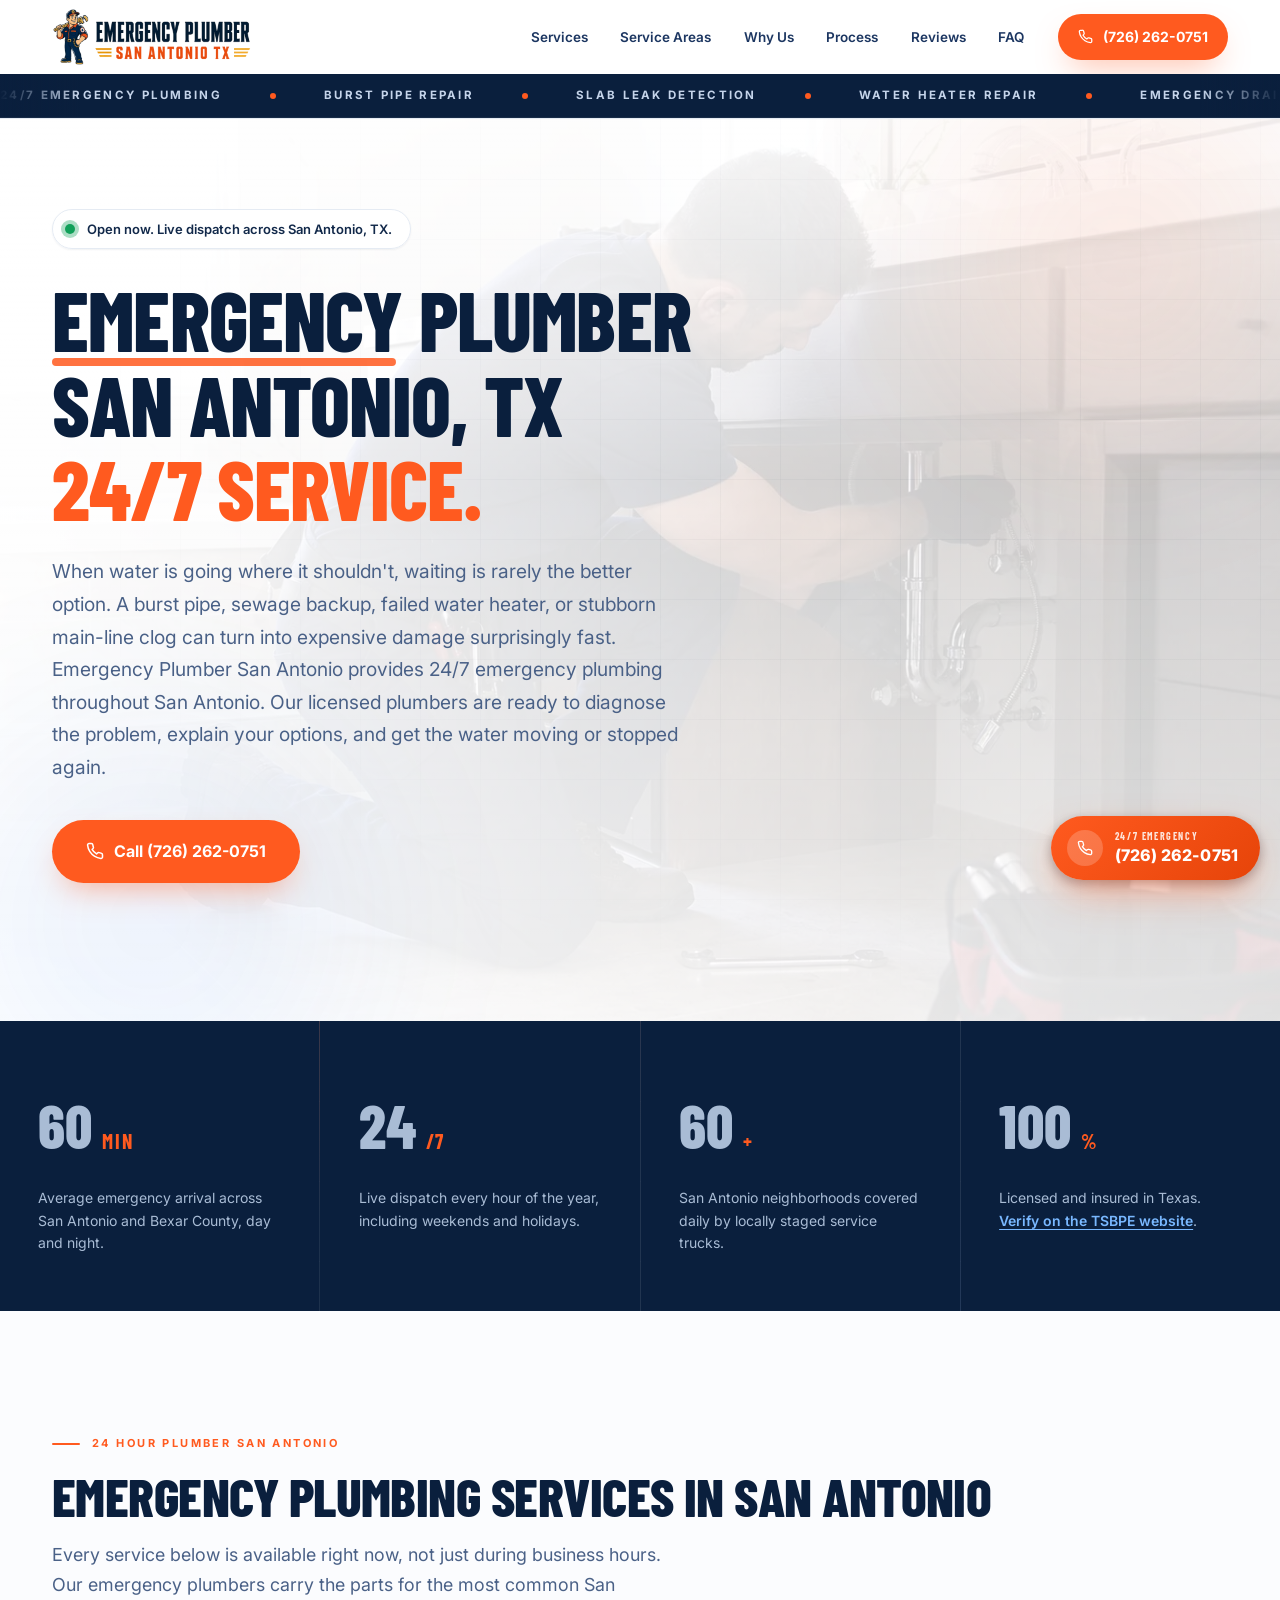
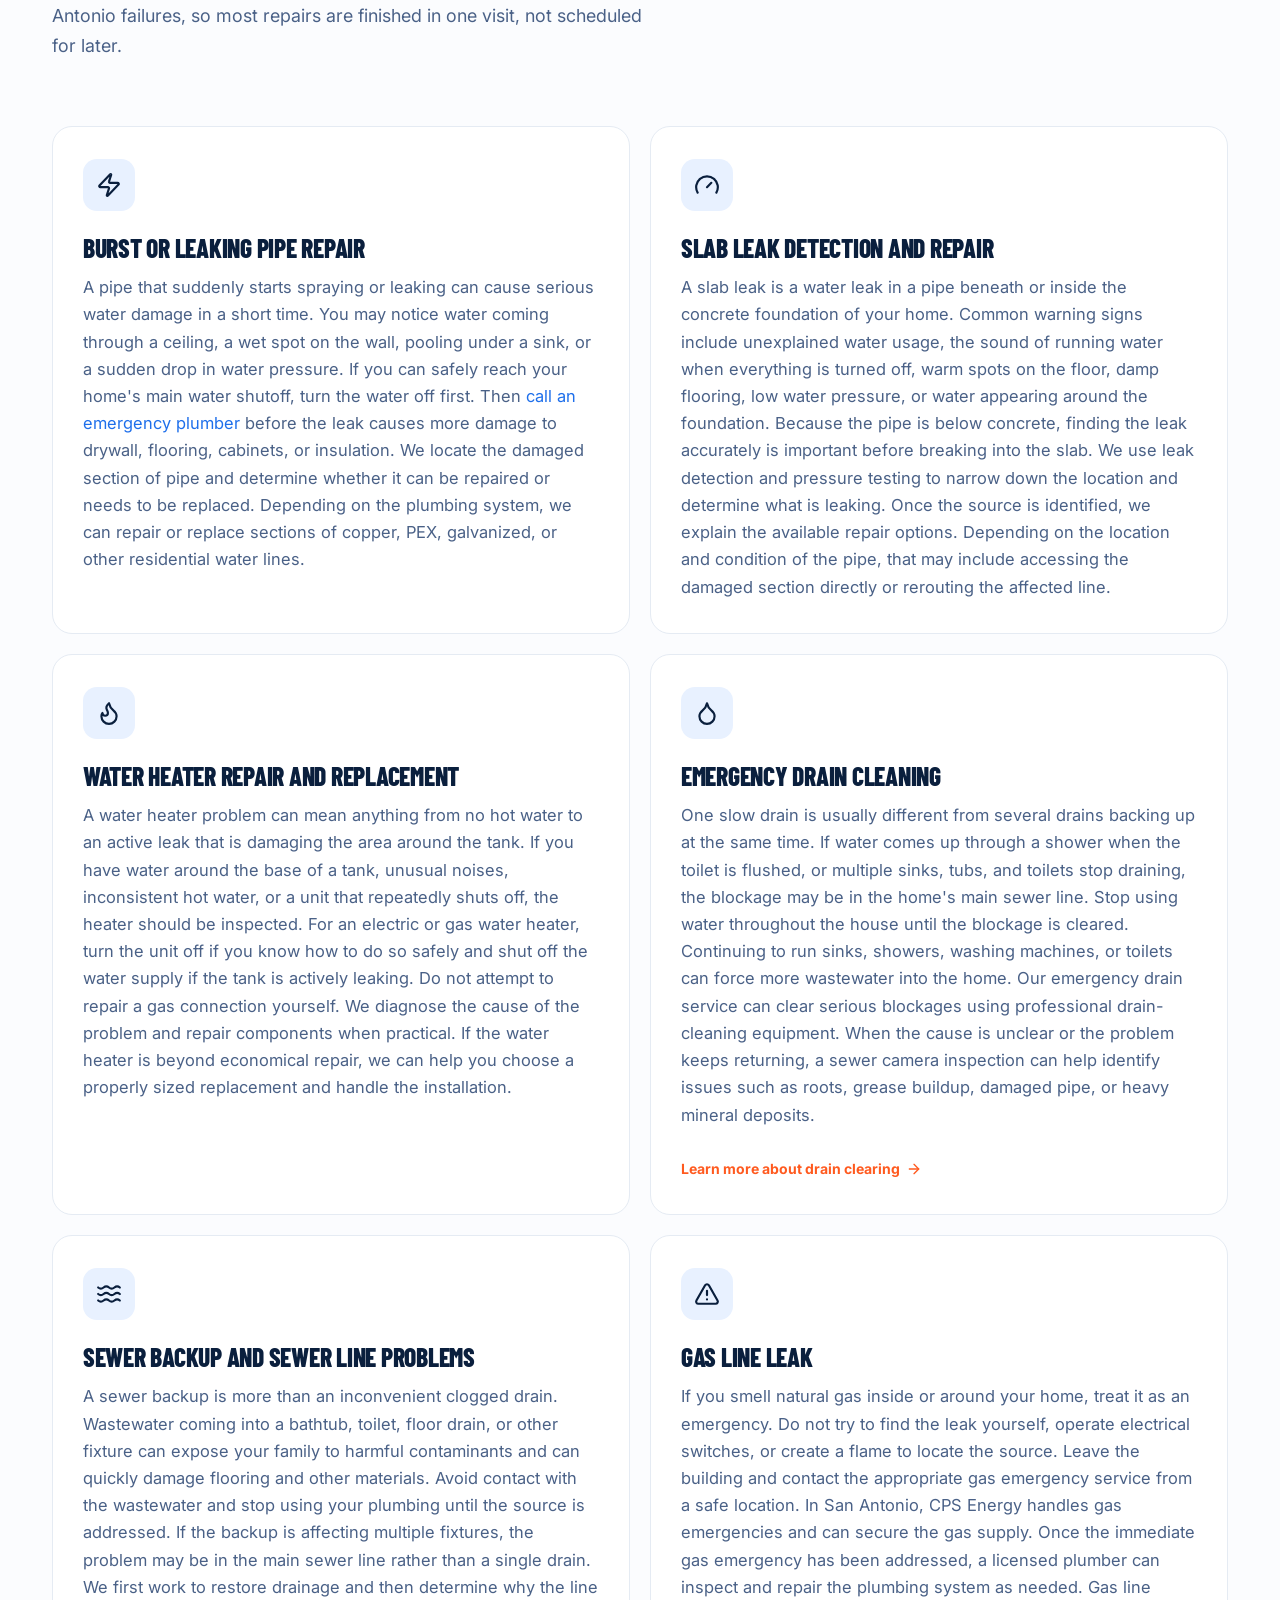
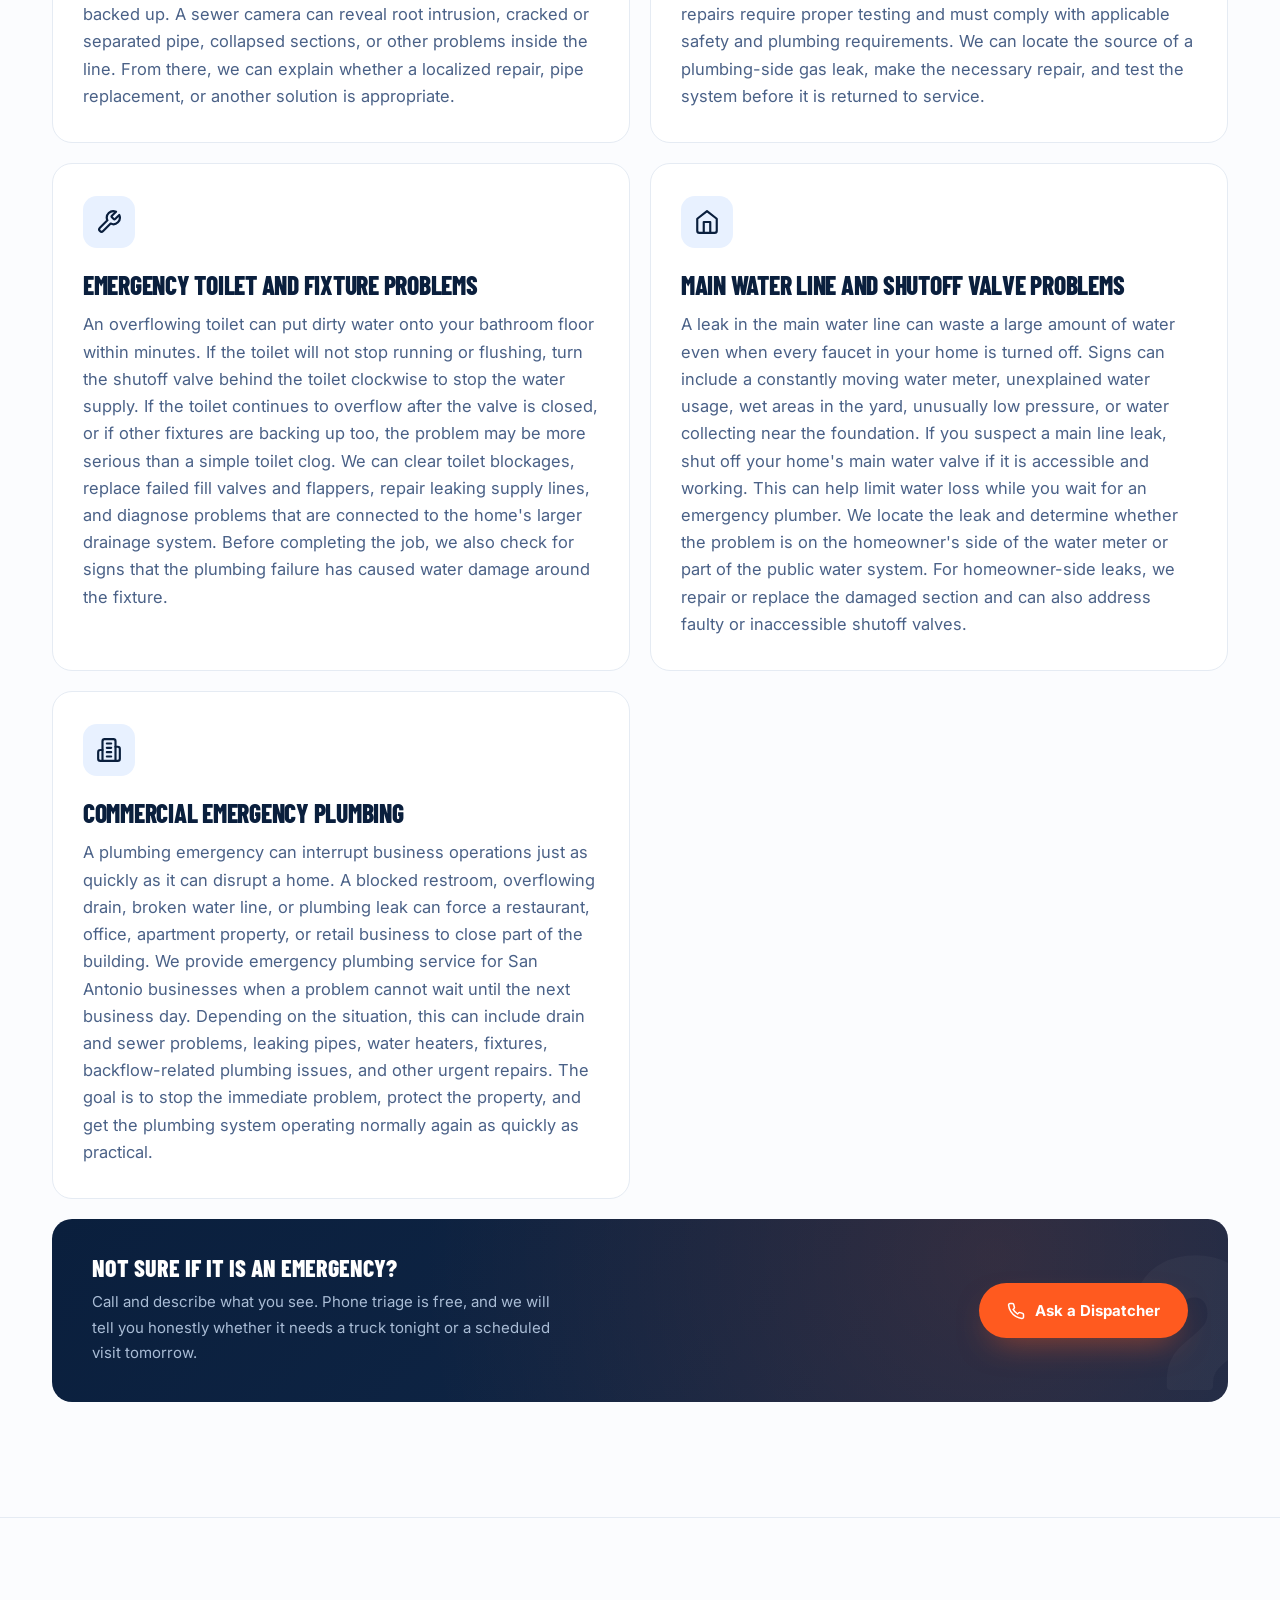
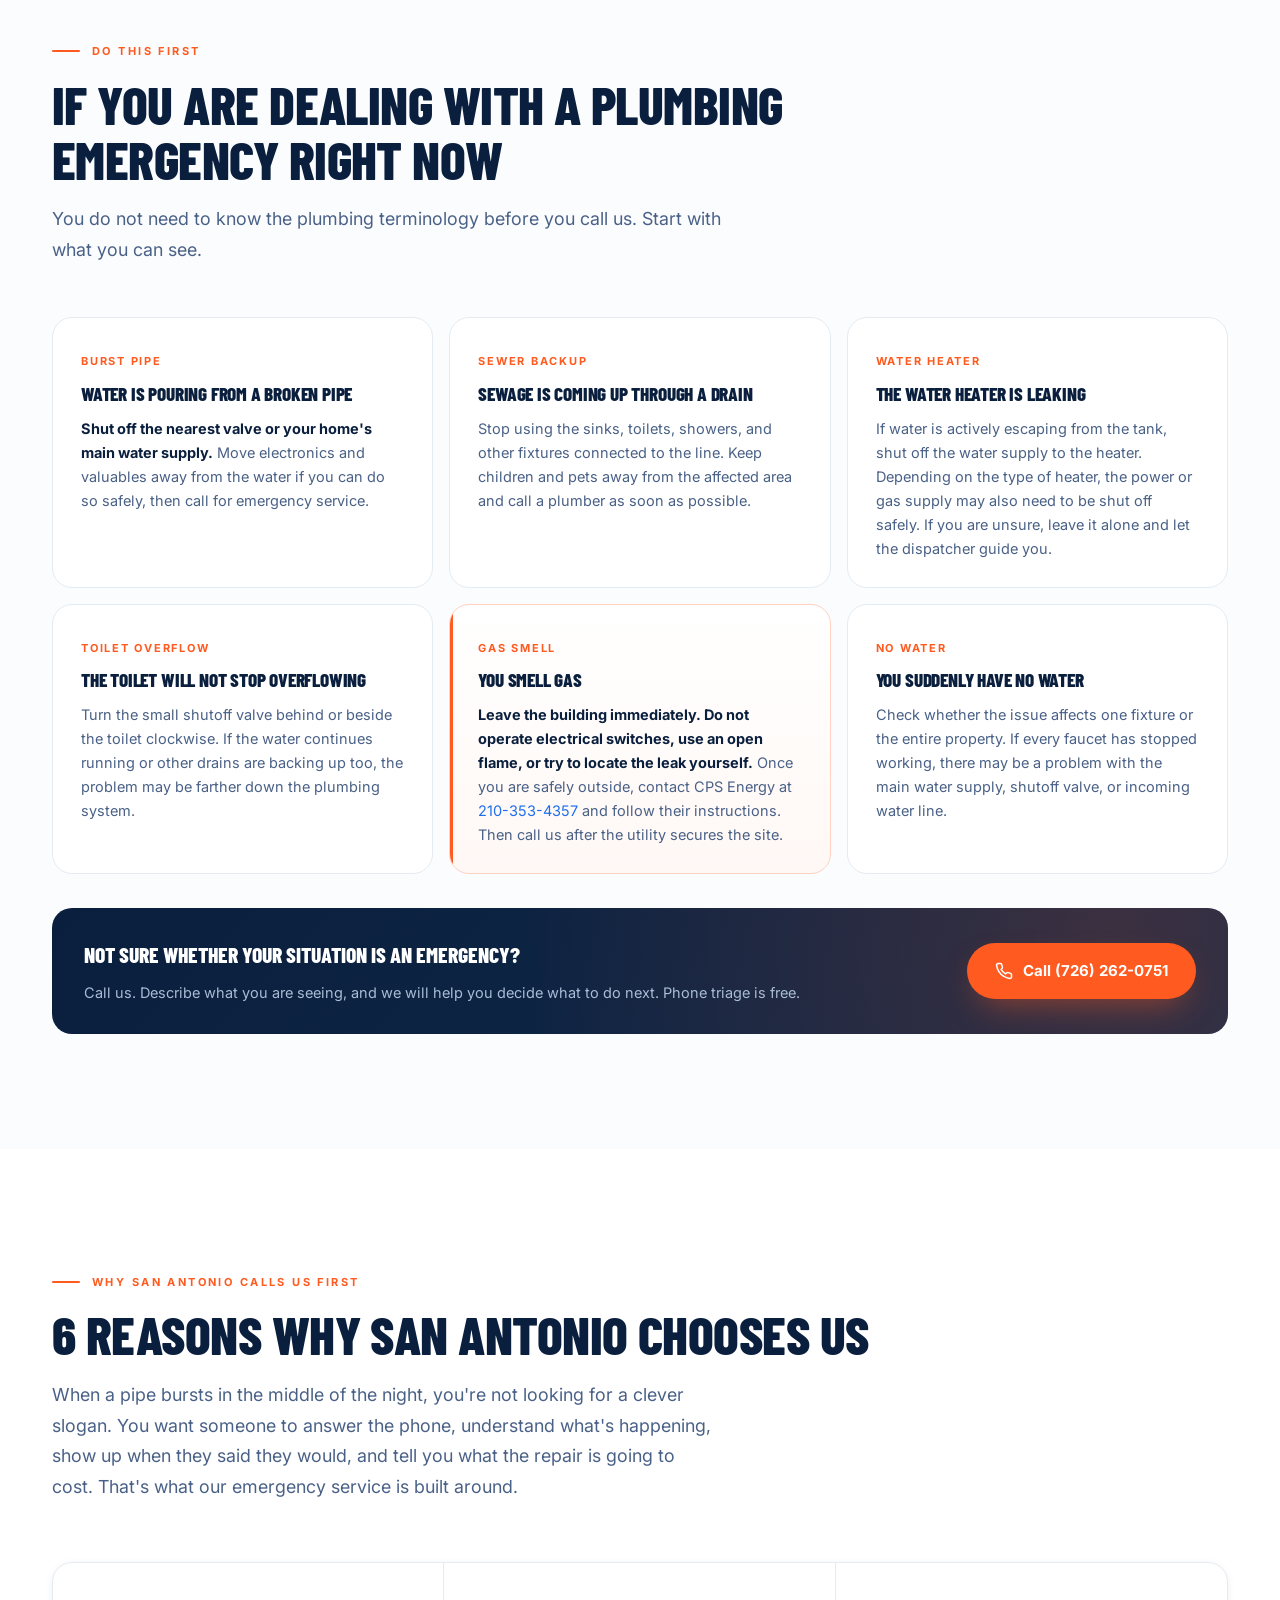
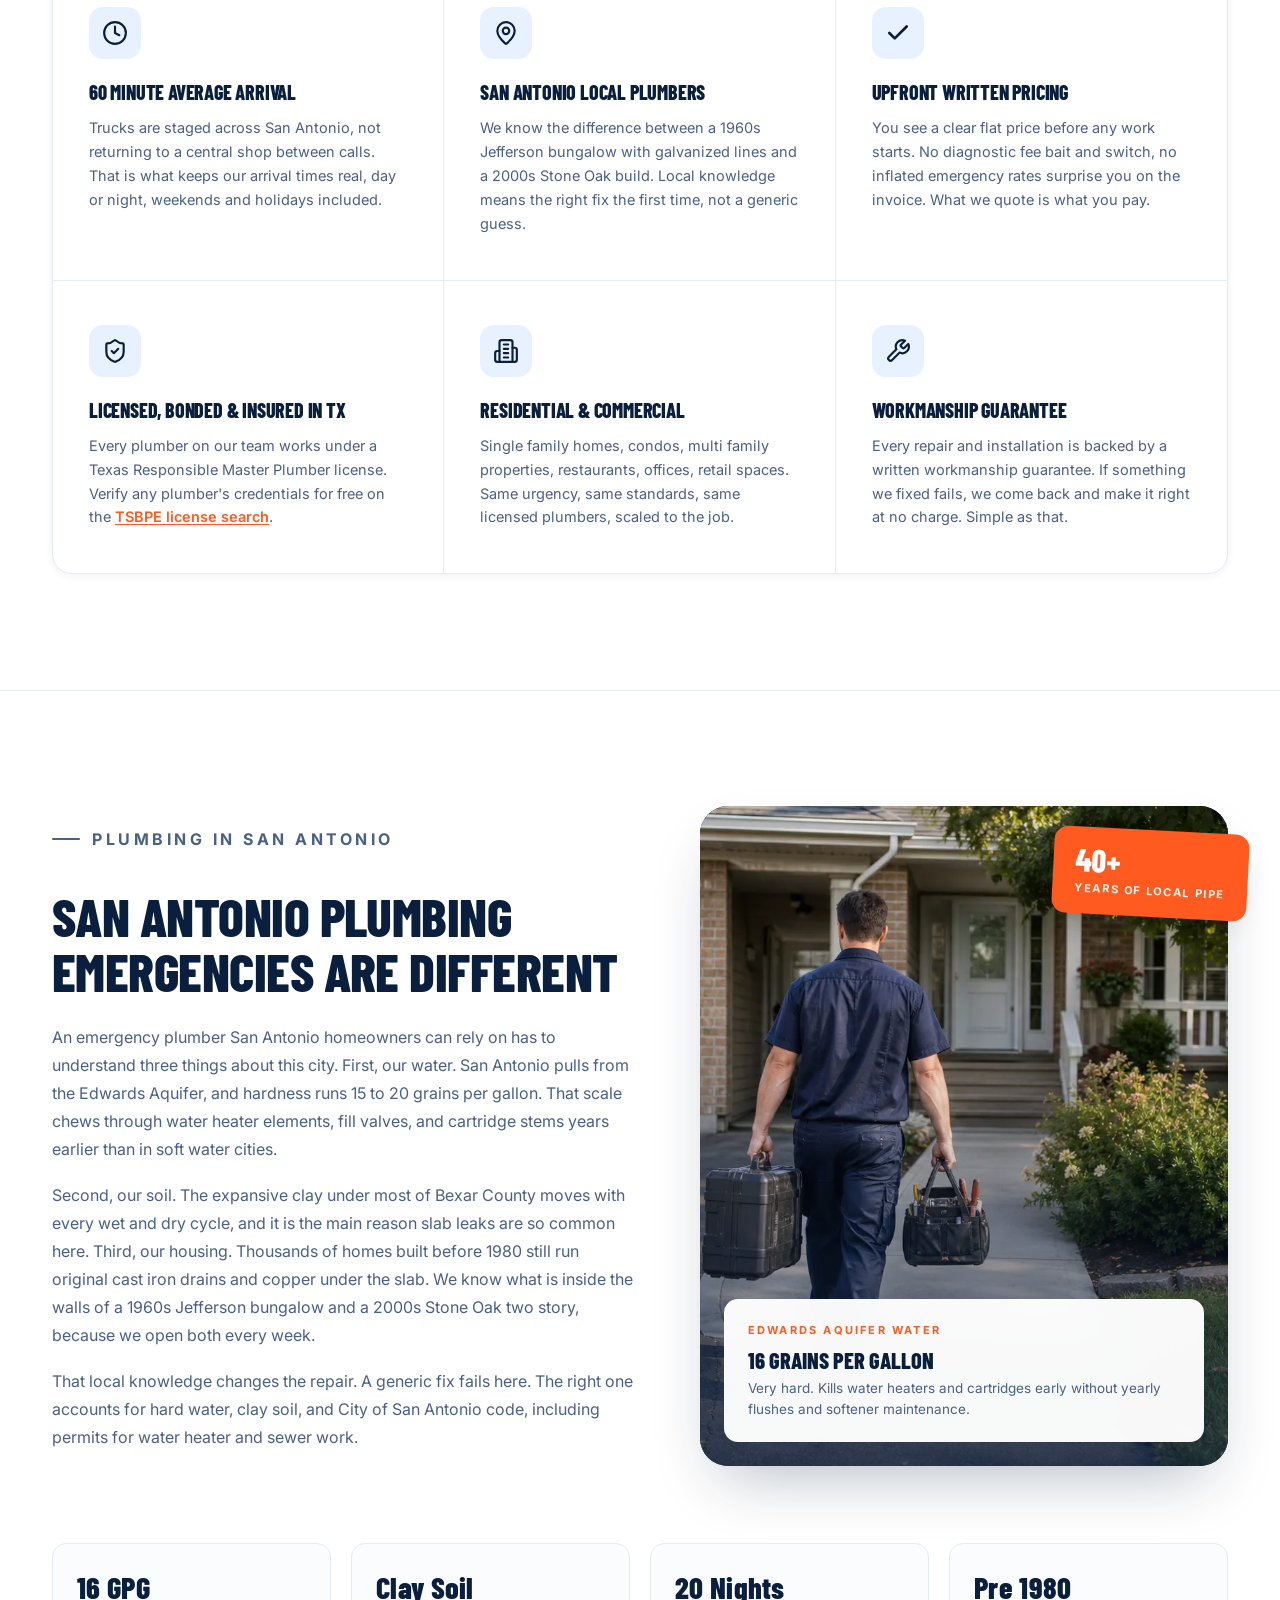
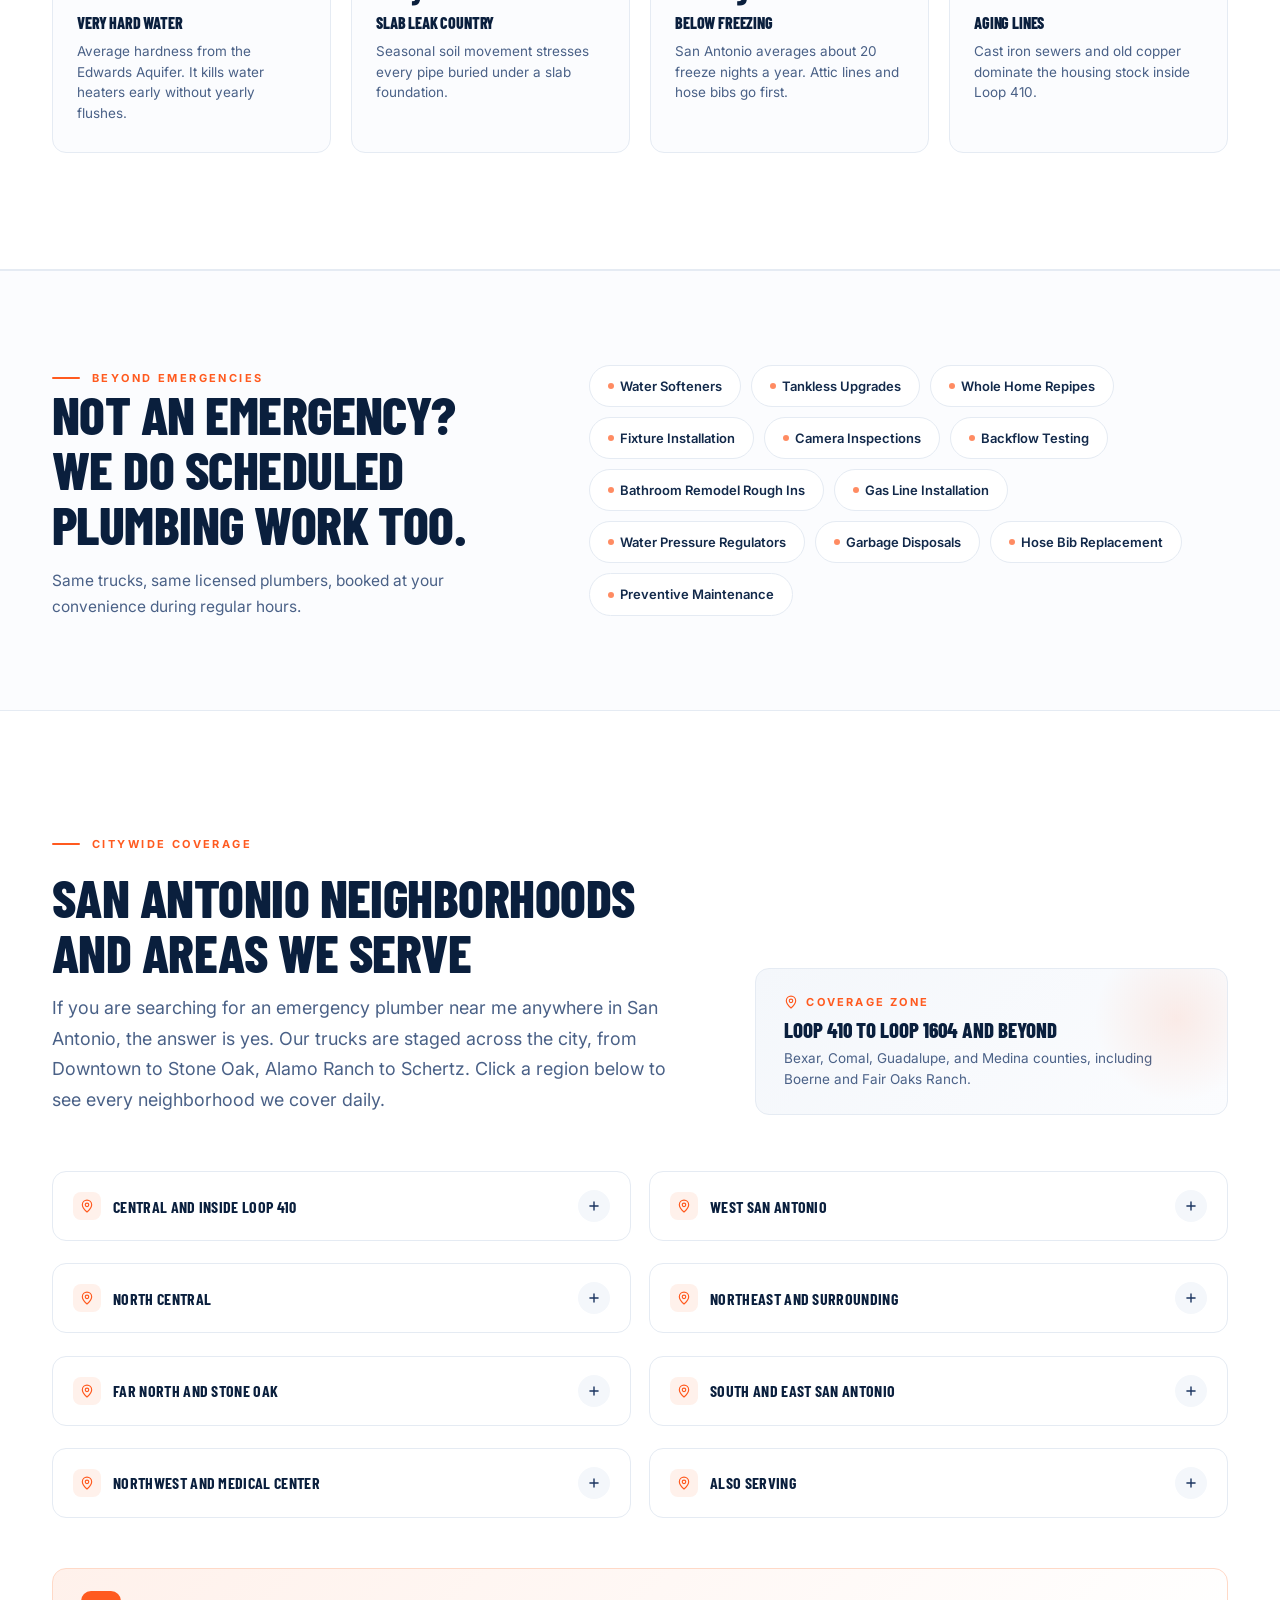
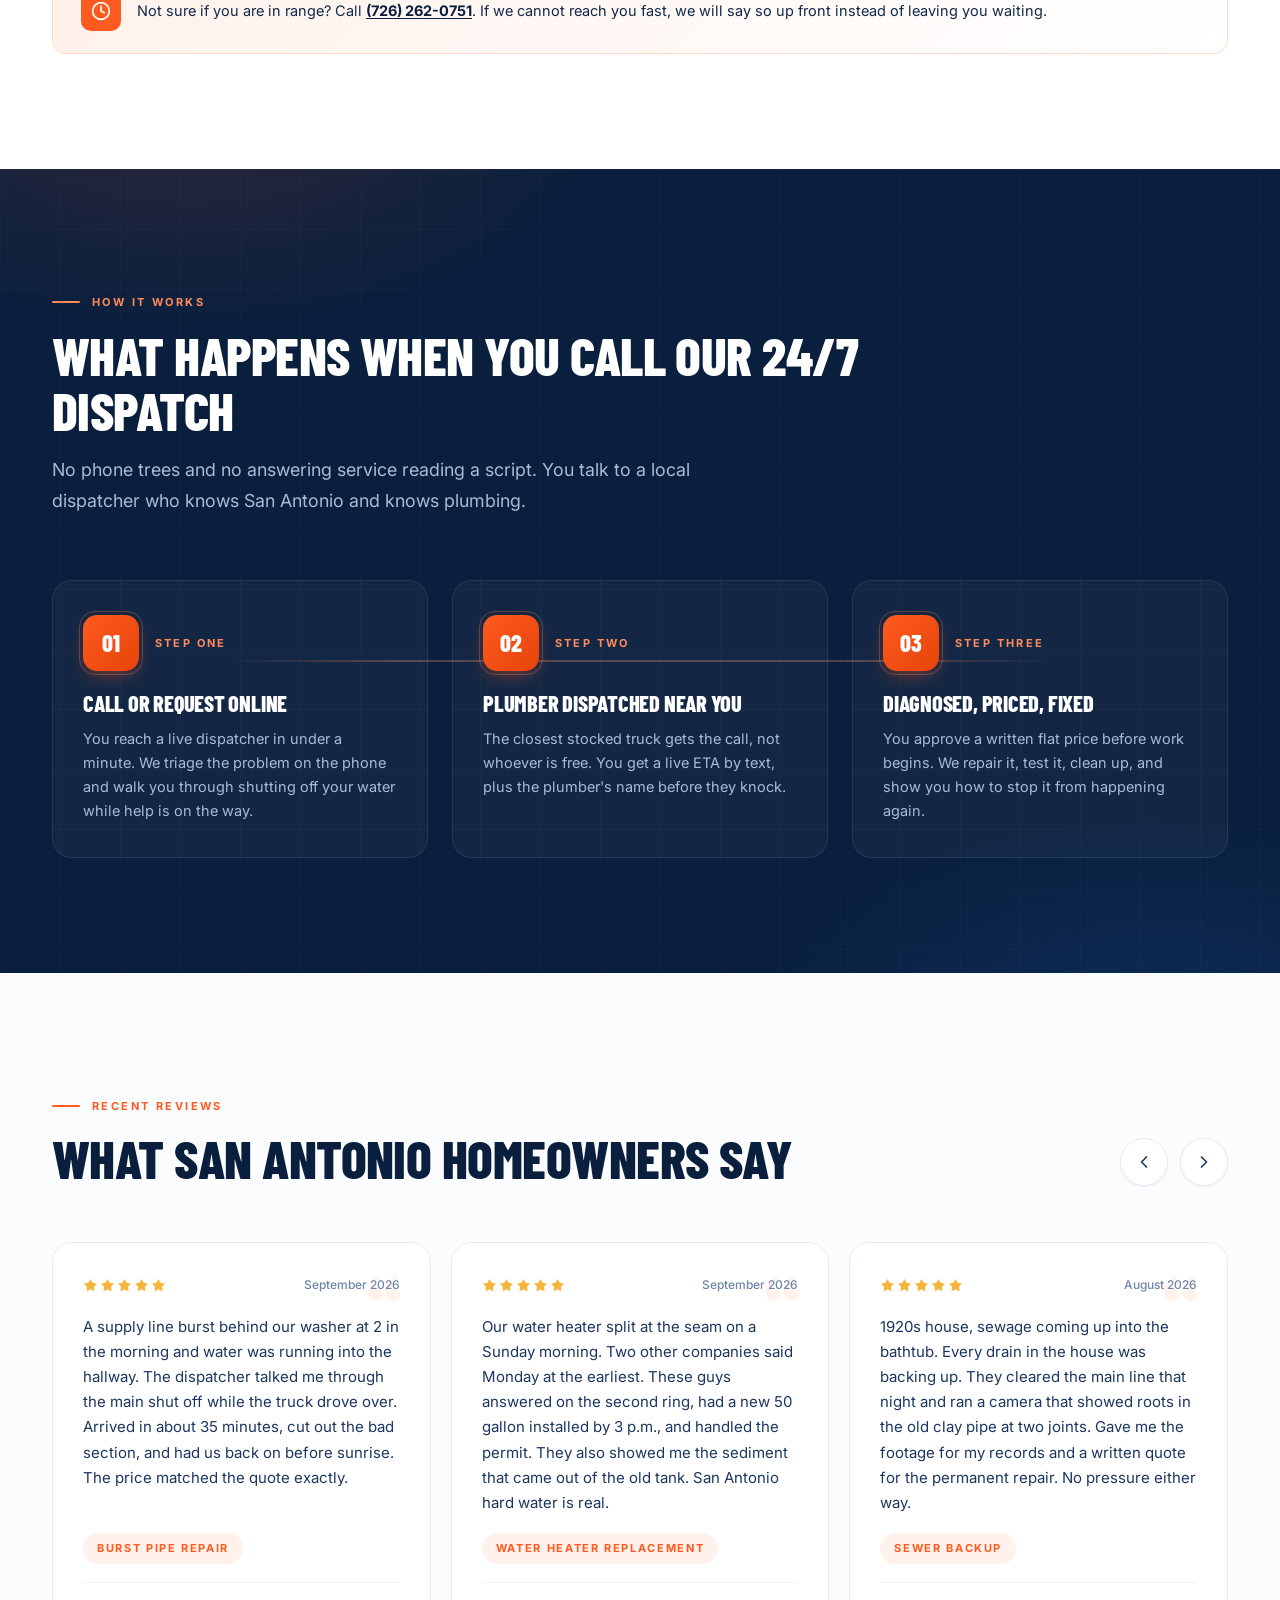
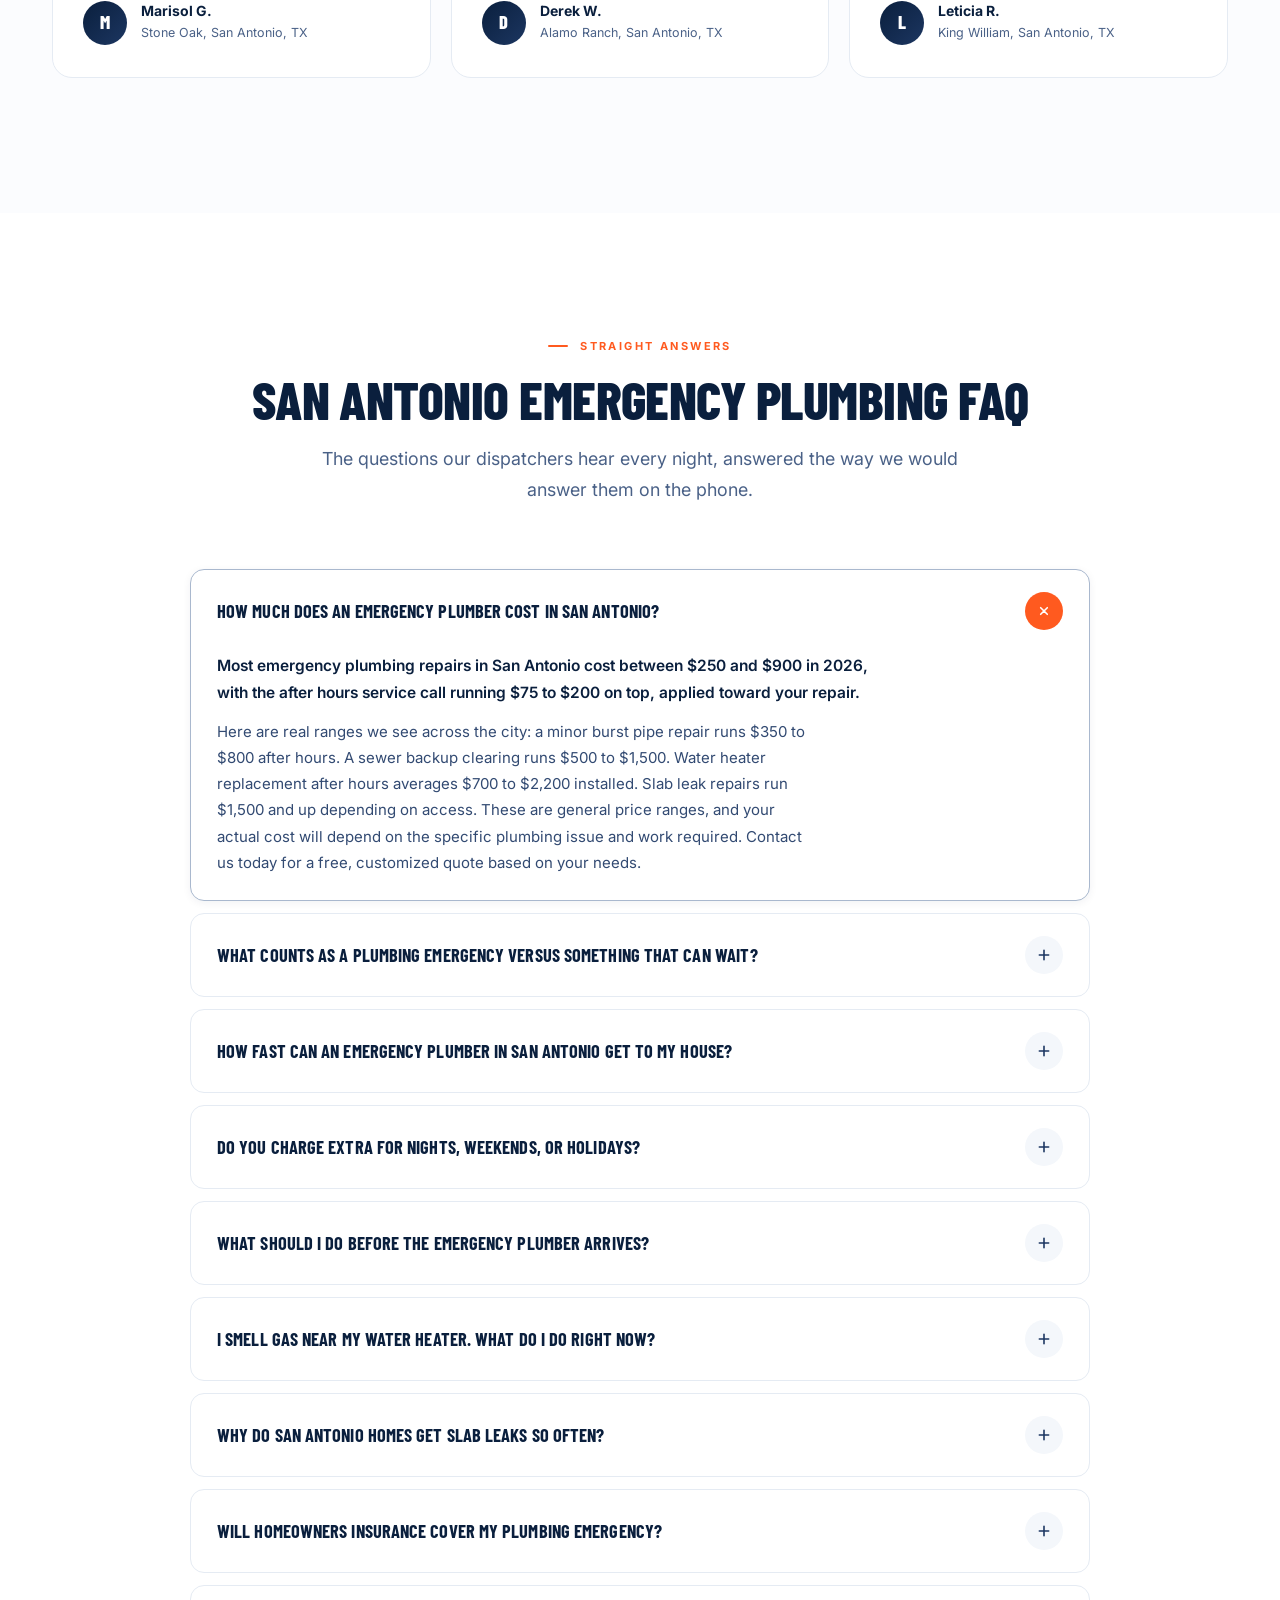
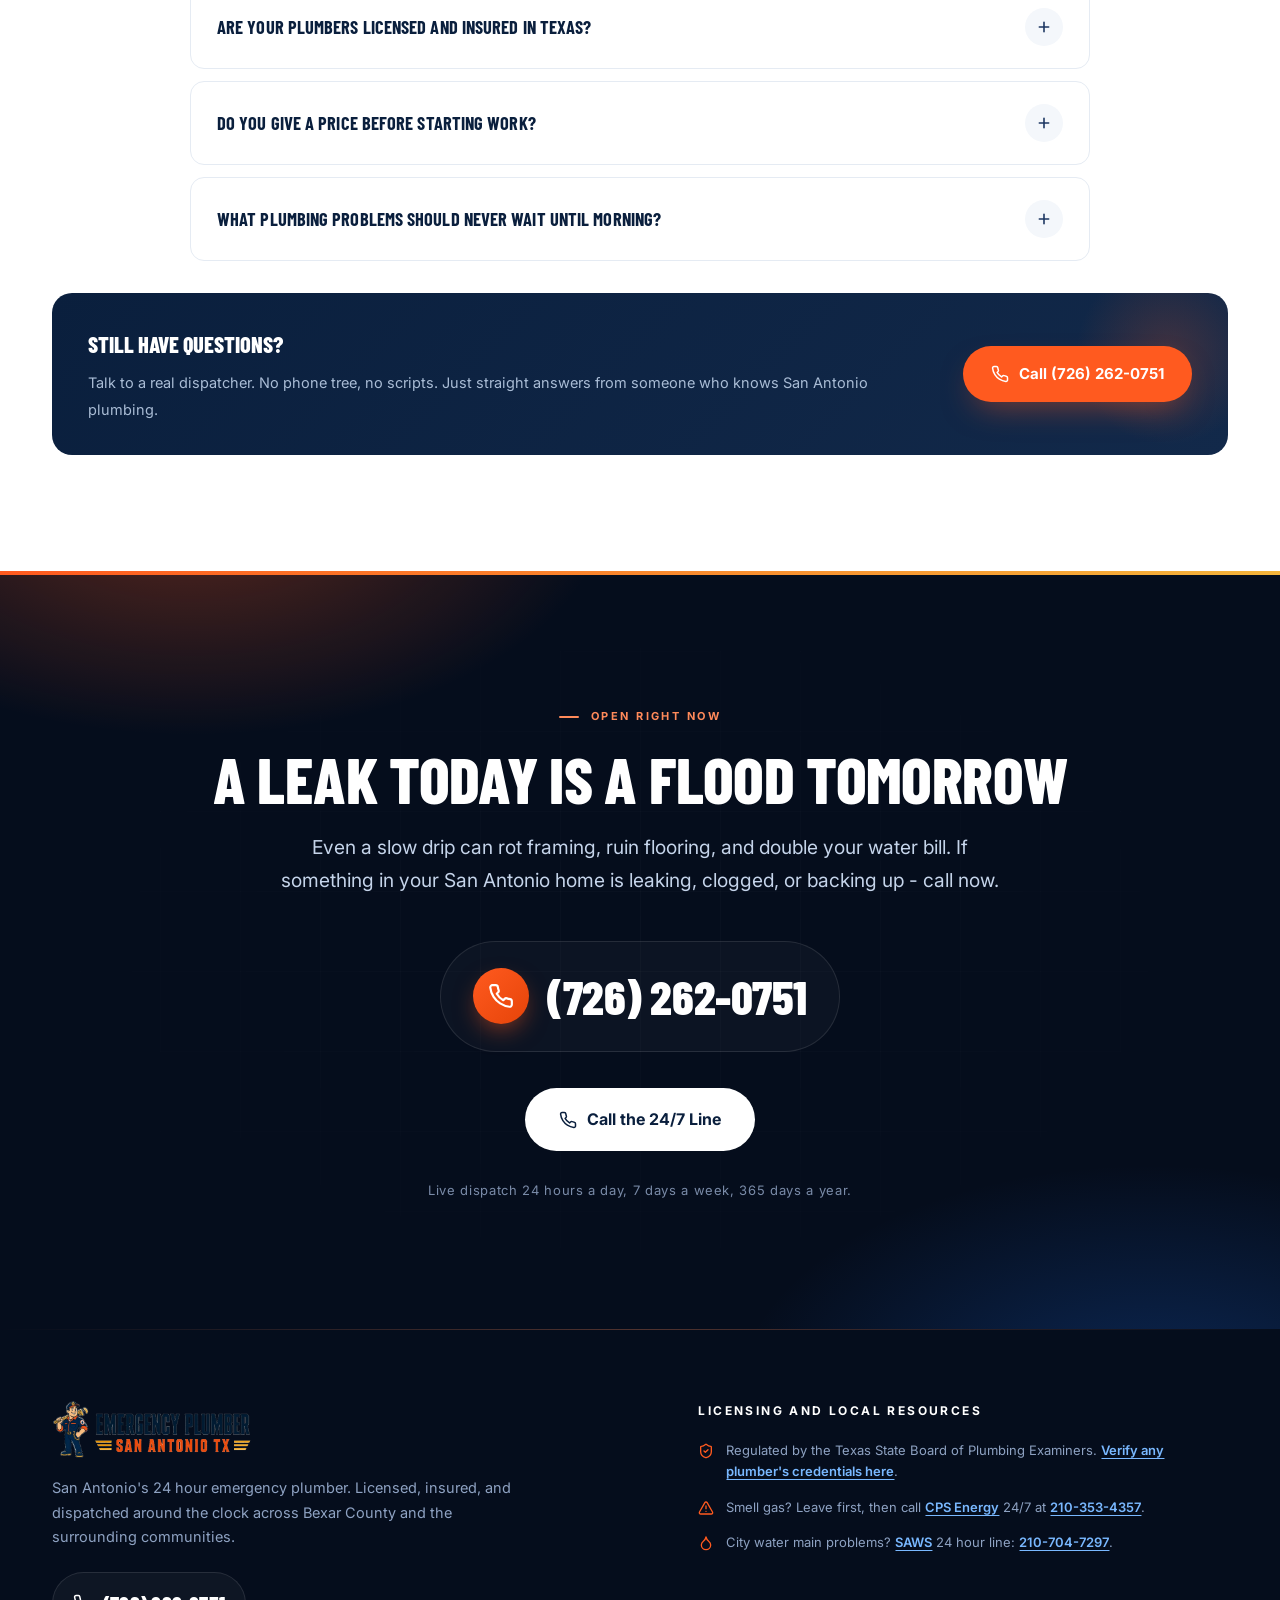
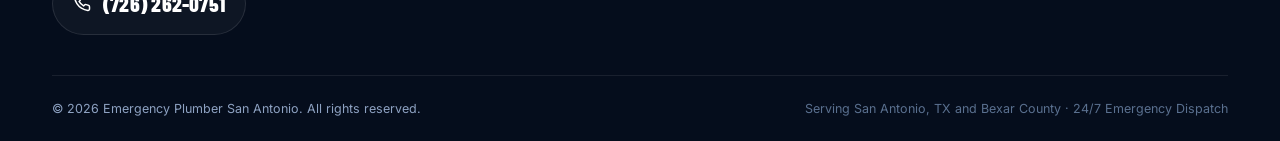
==== commit b5ad8082: "add emergency drain cleaning page and link it from home page card. Restructure fie and folder sturct" ====
--- a/index.html
+++ b/index.html
@@ -8,30 +8,37 @@
 <link rel="canonical" href="https://emergency-plumber-san-antonio.com/">
 <meta name="robots" content="index, follow, max-image-preview:large, max-snippet:-1">
 <meta name="theme-color" content="#0A1F3D">
+
+<!-- Open Graph / Facebook -->
 <meta property="og:type" content="website">
 <meta property="og:locale" content="en_US">
 <meta property="og:title" content="Emergency Plumber San Antonio, TX | 24/7 Service">
 <meta property="og:description" content="24/7 emergency plumber in San Antonio, TX. ~60-min arrival, licensed & insured, upfront written pricing. Burst pipes, leaks, gas & more.">
 <meta property="og:url" content="https://emergency-plumber-san-antonio.com/">
-<meta property="og:image" content="https://emergency-plumber-san-antonio.com/emergency-plumber-san-antonio-arriving-at-home.webp">
+<meta property="og:image" content="https://emergency-plumber-san-antonio.com/assets/images/emergency-plumber-san-antonio-arriving-at-home.webp">
 <meta property="og:site_name" content="Emergency Plumber San Antonio">
+
+<!-- Twitter -->
 <meta name="twitter:card" content="summary_large_image">
 <meta name="twitter:title" content="Emergency Plumber San Antonio, TX | 24/7 Service">
 <meta name="twitter:description" content="24/7 emergency plumber in San Antonio, TX. ~60-min arrival, licensed & insured, upfront written pricing. Burst pipes, leaks, gas & more.">
-<meta name="twitter:image" content="https://emergency-plumber-san-antonio.com/emergency-plumber-san-antonio-arriving-at-home.webp">
-<link rel="icon" type="image/png" href="/favicon-96x96.png" sizes="96x96" />
-<link rel="icon" type="image/svg+xml" href="/favicon.svg" />
+<meta name="twitter:image" content="https://emergency-plumber-san-antonio.com/assets/images/emergency-plumber-san-antonio-arriving-at-home.webp">
+
+<!-- Favicons & Manifest -->
+<link rel="icon" type="image/png" href="/assets/images/favicon-96x96.png" sizes="96x96" />
+<link rel="icon" type="image/svg+xml" href="/assets/images/favicon.svg" />
 <link rel="shortcut icon" href="/favicon.ico" />
-<link rel="apple-touch-icon" sizes="180x180" href="/apple-touch-icon.png" />
+<link rel="apple-touch-icon" sizes="180x180" href="/assets/images/apple-touch-icon.png" />
 <meta name="apple-mobile-web-app-title" content="E Plumber" />
 <link rel="manifest" href="/site.webmanifest" />
+
+<!-- Fonts & Styles -->
 <link rel="preconnect" href="https://fonts.googleapis.com">
 <link rel="preconnect" href="https://fonts.gstatic.com" crossorigin>
 <link href="https://fonts.googleapis.com/css2?family=Barlow+Condensed:wght@500;600;700;800;900&family=Inter:wght@400;500;600;700&display=swap" rel="stylesheet">
-<link rel="stylesheet" href="styles.css">
+<link rel="stylesheet" href="/assets/css/styles.css">
+
 <script>document.documentElement.classList.add('js')</script>
-
-
 </head>
 <body>
 <a class="skip" href="#main">Skip to main content</a>
@@ -67,7 +74,7 @@
 <header class="site-head" id="siteHead">
   <div class="container nav-inner">
     <a class="logo" href="#top" aria-label="Emergency Plumber San Antonio, back to top">
-      <img src="logo.webp" alt="Emergency Plumber San Antonio Logo" width="1280" height="362" class="logo-img">
+      <img src="/assets/images/logo.webp" alt="Emergency Plumber San Antonio Logo" width="1280" height="362" class="logo-img">
     </a>
     <button class="burger" id="burger" aria-expanded="false" aria-controls="navList" aria-label="Open menu">
       <svg class="ic-menu" aria-hidden="true"><use href="#i-menu"/></svg>
@@ -128,7 +135,7 @@
 
 <!-- ============ HERO ============ -->
 <section class="hero" id="top">
-  <div class="hero-bg" id="heroBg" style="background-image:url('emergency-plumber-connecting-sink-drain-water-supply-lines-beneath-a-residential-bathroom-vanity-in-san-antonio.webp')"></div>
+  <div class="hero-bg" id="heroBg" style="background-image:url('/assets/images/emergency-plumber-connecting-sink-drain-water-supply-lines-beneath-a-residential-bathroom-vanity-in-san-antonio.webp')"></div>
   <div class="hero-blob-1" aria-hidden="true"></div>
   <div class="hero-blob-2" aria-hidden="true"></div>
 
@@ -234,6 +241,10 @@
 Stop using water throughout the house until the blockage is cleared. Continuing to run sinks, showers, washing machines, or toilets can force more wastewater into the home.
 
 Our emergency drain service can clear serious blockages using professional drain-cleaning equipment. When the cause is unclear or the problem keeps returning, a sewer camera inspection can help identify issues such as roots, grease buildup, damaged pipe, or heavy mineral deposits.</p>
+ <a href="/emergency-drain-cleaning-san-antonio/" class="svc-card-link">
+          Learn more about drain clearing 
+          <svg aria-hidden="true"><use href="#i-arrow"/></svg>
+        </a>
       </article>
 
       <article class="svc-card reveal" style="--d:.05s">
@@ -431,7 +442,7 @@
           <div class="lvb-txt">Years of local pipe</div>
         </div>
         <div class="local-visual-inner">
-  <img src="emergency-plumber-san-antonio-arriving-at-home.webp" alt="Emergency plumber in San Antonio arriving at a customer's home for a plumbing service call" width="1672" height="941" loading="lazy">
+  <img src="/assets/images/emergency-plumber-san-antonio-arriving-at-home.webp" alt="Emergency plumber in San Antonio arriving at a customer's home for a plumbing service call" width="1672" height="941" loading="lazy">
           <div class="local-feature">
             <div class="lf-label">Edwards Aquifer Water</div>
             <div class="lf-title">16 Grains per Gallon</div>
@@ -1116,10 +1127,10 @@
 <!-- ============ FOOTER ============ -->
 <footer>
   <div class="container">
-    <div class="ft-grid">
+    <div class="ft-simple">
       <div class="ft-brand">
-        <a class="logo" href="#top" aria-label="Emergency Plumber San Antonio, back to top">
-           <img src="logo.webp" alt="Emergency Plumber San Antonio Logo" width="1280" height="362" class="logo-img">
+        <a class="logo" href="/" aria-label="Emergency Plumber San Antonio, go to homepage">
+          <img src="/assets/images/logo.webp" alt="Emergency Plumber San Antonio Logo" width="1280" height="362" class="logo-img">
         </a>
         <p>San Antonio's 24 hour emergency plumber. Licensed, insured, and dispatched around the clock across Bexar County and the surrounding communities.</p>
         <a class="ft-brand-call" href="tel:+17262620751">
@@ -1128,32 +1139,7 @@
         </a>
       </div>
 
-      <nav aria-label="Footer services">
-        <p class="ft-h">Emergency Services</p>
-        <ul class="ft-list">
-          <li><a href="#services">Burst Pipe Repair</a></li>
-          <li><a href="#services">Slab Leak Detection</a></li>
-          <li><a href="#services">Water Heater Repair</a></li>
-          <li><a href="#services">Emergency Drain Cleaning</a></li>
-          <li><a href="#services">Sewer Line Repair</a></li>
-          <li><a href="#services">Gas Leak Repair</a></li>
-          <li><a href="#services">Toilet Overflow Repair</a></li>
-        </ul>
-      </nav>
-
-      <nav aria-label="Footer company links">
-        <p class="ft-h">Quick Links</p>
-        <ul class="ft-list">
-          <li><a href="#services">All Services</a></li>
-          <li><a href="#why-us">Why Us</a></li>
-          <li><a href="#areas">Service Areas</a></li>
-          <li><a href="#process">How It Works</a></li>
-          <li><a href="#reviews">Reviews</a></li>
-          <li><a href="#faq">FAQ</a></li>
-        </ul>
-      </nav>
-
-      <div>
+      <div class="ft-resources">
         <p class="ft-h">Licensing and Local Resources</p>
         <ul class="ft-reg">
           <li>
@@ -1174,10 +1160,10 @@
 
     <div class="ft-bottom">
       <p>&copy; <span id="footYear"></span> Emergency Plumber San Antonio. All rights reserved.</p>
+      <p class="reg-line">Serving San Antonio, TX and Bexar County · 24/7 Emergency Dispatch</p>
     </div>
   </div>
 </footer>
-
 <!-- ============ FLOATING CALL BUTTON ============ -->
 <a href="tel:+17262620751" class="float-call" id="floatCall" aria-label="Call the 24/7 emergency line now">
   <span class="fc-ic"><svg aria-hidden="true"><use href="#i-phone"/></svg></span>
@@ -1253,6 +1239,6 @@
 </script>
 
 <!-- ============ JAVASCRIPT ============ -->
-<script src="script.js"></script>
+<script src="/assets/js/script.js"></script>
 </body>
 </html>
--- a/assets/css/styles.css
+++ b/assets/css/styles.css
@@ -0,0 +1,3058 @@
+/* ============================================================
+   TOKENS
+============================================================ */
+:root{
+  /* Palette */
+  --ink-950:#050d1c;
+  --ink-900:#0A1F3D;
+  --ink-800:#12294a;
+  --ink-700:#1c3661;
+  --ink-600:#324a72;
+  --ink-500:#4a6187;
+  --ink-400:#7086a8;
+  --ink-300:#a9b8ce;
+  --ink-200:#d5deec;
+  --ink-100:#eaeff7;
+  --ink-050:#f4f7fb;
+
+  --blue:#1e6feb;
+  --blue-dark:#0f56c9;
+  --blue-050:#e8f1ff;
+
+  --accent:#ff5a1f;
+  --accent-dark:#e64409;
+  --accent-050:#fff1eb;
+
+  --gold:#f5b53b;
+  --success:#12a05a;
+  --success-050:#e5f6ed;
+
+  --line:#e5ebf3;
+  --line-soft:#eff3f8;
+  --paper:#ffffff;
+  --paper-alt:#fbfcfe;
+
+  /* Type */
+  --font-display:"Barlow Condensed",-apple-system,"Segoe UI",sans-serif;
+  --font-body:"Inter",-apple-system,"Segoe UI",sans-serif;
+
+  /* Radii */
+  --r-xs:6px;
+  --r-sm:10px;
+  --r-md:14px;
+  --r-lg:20px;
+  --r-xl:28px;
+  --r-2xl:36px;
+
+  /* Shadows */
+  --sh-xs:0 1px 2px rgba(10,31,61,.06);
+  --sh-sm:0 2px 8px rgba(10,31,61,.06);
+  --sh-md:0 12px 32px -14px rgba(10,31,61,.22);
+  --sh-lg:0 28px 64px -22px rgba(10,31,61,.32);
+  --sh-xl:0 44px 90px -30px rgba(10,31,61,.4);
+  --sh-accent:0 14px 32px -12px rgba(255,90,31,.5);
+
+  /* Layout */
+  --head-h:74px;
+  --ticker-h:44px;
+  --wrap:1240px;
+  --wrap-tight:1120px;
+}
+
+/* ============================================================
+   RESET & BASE
+============================================================ */
+*,*::before,*::after{box-sizing:border-box;margin:0;padding:0}
+html{scroll-behavior:smooth;-webkit-text-size-adjust:100%}
+@media (prefers-reduced-motion:reduce){html{scroll-behavior:auto}}
+body{
+  font-family:var(--font-body);
+  color:var(--ink-600);
+  background:var(--paper);
+  font-size:16px;
+  line-height:1.7;
+  -webkit-font-smoothing:antialiased;
+  -moz-osx-font-smoothing:grayscale;
+  text-rendering:optimizeLegibility;
+  overflow-x:hidden;
+}
+img,svg{display:block;max-width:100%}
+img{height:auto}
+a{color:var(--blue);text-decoration:none;transition:color .2s ease}
+a:hover{color:var(--blue-dark)}
+ul,ol{list-style:none}
+button{font:inherit;cursor:pointer;border:0;background:none;color:inherit}
+:focus-visible{outline:3px solid var(--blue);outline-offset:3px;border-radius:4px}
+::selection{background:var(--ink-900);color:#fff}
+
+/* Display type */
+h1,h2,h3,h4,.display{
+  font-family:var(--font-display);
+  color:var(--ink-900);
+  font-weight:800;
+  line-height:1.02;
+  letter-spacing:-.01em;
+  text-transform:uppercase;
+}
+h1{font-size:clamp(2.6rem,6.5vw,5.5rem)}
+h2{font-size:clamp(2rem,4.2vw,3.4rem)}
+h3{font-size:clamp(1.15rem,1.6vw,1.35rem);line-height:1.15}
+h4{font-size:1rem;letter-spacing:.02em}
+
+p{max-width:66ch}
+strong{color:var(--ink-900);font-weight:700}
+
+.container{width:100%;max-width:var(--wrap);margin-inline:auto;padding-inline:clamp(20px,3vw,32px)}
+.container-tight{max-width:var(--wrap-tight);margin-inline:auto;padding-inline:clamp(20px,3vw,32px)}
+
+section{scroll-margin-top:calc(var(--head-h) + var(--ticker-h) + 24px)}
+
+/* Section shell */
+.sec{padding:clamp(72px,9vw,128px) 0;position:relative}
+.sec-narrow{padding:clamp(56px,7vw,96px) 0}
+
+/* Accessible skip */
+.skip{position:absolute;left:-9999px;top:8px;z-index:100;background:var(--ink-900);color:#fff;padding:12px 20px;border-radius:8px;font-weight:600}
+.skip:focus{left:12px}
+
+/* Eyebrow label */
+.eyebrow{
+  display:inline-flex;
+  align-items:center;
+  gap:12px;
+  font-family:var(--font-body);
+  font-size:11px;
+  font-weight:700;
+  letter-spacing:.22em;
+  text-transform:uppercase;
+  color:var(--accent);
+}
+.eyebrow::before{
+  content:"";
+  width:28px;
+  height:2px;
+  background:currentColor;
+  border-radius:2px;
+}
+.eyebrow.on-dark{color:#ff8a5a}
+.eyebrow.center{justify-content:center}
+.eyebrow.center::before{width:20px}
+
+.sec-head{max-width:820px;margin-bottom:clamp(40px,5vw,64px)}
+.sec-head h2{margin:16px 0 18px}
+.sec-head .lead{font-size:clamp(1.02rem,1.4vw,1.15rem);color:var(--ink-500);max-width:62ch}
+.sec-head.center{text-align:center;margin-inline:auto}
+.sec-head.center h2,.sec-head.center .lead{margin-inline:auto}
+
+.lead{font-size:clamp(1.02rem,1.4vw,1.15rem);color:var(--ink-500);line-height:1.7}
+
+/* Buttons */
+.btn{
+  display:inline-flex;
+  align-items:center;
+  justify-content:center;
+  gap:10px;
+  font-family:var(--font-body);
+  font-weight:700;
+  font-size:15px;
+  padding:15px 28px;
+  border-radius:999px;
+  transition:transform .25s cubic-bezier(.2,.8,.25,1),box-shadow .25s ease,background .2s ease,border-color .2s ease,color .2s ease;
+  white-space:nowrap;
+  position:relative;
+  overflow:hidden;
+}
+.btn svg{width:18px;height:18px;flex:0 0 auto}
+.btn-accent{background:var(--accent);color:#fff !important;box-shadow:var(--sh-accent)}
+.btn-accent:hover{background:var(--accent-dark);transform:translateY(-2px);box-shadow:0 20px 40px -12px rgba(255,90,31,.55)}
+.btn-dark{background:var(--ink-900);color:#fff !important}
+.btn-dark:hover{background:var(--ink-800);transform:translateY(-2px);box-shadow:var(--sh-md)}
+.btn-ghost{background:#fff;color:var(--ink-900) !important;border:1.5px solid var(--line)}
+.btn-ghost:hover{border-color:var(--ink-900);transform:translateY(-2px);box-shadow:var(--sh-sm)}
+.btn-white{background:#fff;color:var(--ink-900) !important}
+.btn-white:hover{background:var(--ink-050);transform:translateY(-2px)}
+.btn-outline-light{background:transparent;color:#fff !important;border:1.5px solid rgba(255,255,255,.35)}
+.btn-outline-light:hover{border-color:#fff;background:rgba(255,255,255,.08);transform:translateY(-2px)}
+.btn-lg{padding:18px 34px;font-size:16px}
+
+/* Sheen effect on hover */
+.btn::after{
+  content:"";
+  position:absolute;
+  top:0;
+  left:-100%;
+  width:60%;
+  height:100%;
+  background:linear-gradient(90deg,transparent,rgba(255,255,255,.2),transparent);
+  transform:skewX(-20deg);
+  transition:left .6s ease;
+}
+.btn:hover::after{left:130%}
+
+/* ============================================================
+   SCROLL PROGRESS
+============================================================ */
+#scrollbar{
+  position:fixed;
+  top:0;
+  left:0;
+  height:3px;
+  width:100%;
+  z-index:100;
+  background:linear-gradient(90deg,var(--accent),#ff8b5a);
+  transform-origin:0 50%;
+  transform:scaleX(0);
+  pointer-events:none;
+}
+
+/* ============================================================
+   HEADER
+============================================================ */
+.site-head{
+  position:sticky;
+  top:0;
+  z-index:80;
+  background:rgba(255,255,255,.92);
+  -webkit-backdrop-filter:blur(16px) saturate(1.2);
+  backdrop-filter:blur(16px) saturate(1.2);
+  border-bottom:1px solid var(--line);
+  transition:box-shadow .25s ease;
+}
+.site-head.scrolled{box-shadow:0 4px 20px -8px rgba(10,31,61,.15)}
+.nav-inner{
+  display:flex;
+  align-items:center;
+  gap:28px;
+  height:var(--head-h);
+}
+.logo{
+  display:flex;
+  align-items:center;
+  gap:12px;
+  flex:0 0 auto;
+  text-decoration:none;
+}
+.logo-mark{
+  width:42px;
+  height:42px;
+  border-radius:12px;
+  background:linear-gradient(135deg,var(--ink-900),var(--ink-700));
+  display:flex;
+  align-items:center;
+  justify-content:center;
+  color:#fff;
+  box-shadow:var(--sh-sm);
+  position:relative;
+  overflow:hidden;
+}
+.logo-mark::before{
+  content:"";
+  position:absolute;
+  inset:0;
+  background:radial-gradient(circle at 30% 20%,rgba(255,255,255,.25),transparent 60%);
+}
+.logo-mark svg{width:22px;height:22px;position:relative;z-index:1}
+.logo-text{line-height:1.1}
+.logo-text .l1{
+  font-family:var(--font-display);
+  font-weight:800;
+  font-size:16px;
+  color:var(--ink-900);
+  text-transform:uppercase;
+  letter-spacing:.02em;
+}
+.logo-text .l2{
+  font-family:var(--font-body);
+  font-size:10px;
+  font-weight:600;
+  color:var(--accent);
+  text-transform:uppercase;
+  letter-spacing:.18em;
+  margin-top:2px;
+}
+
+
+.logo-img {
+  width: 200px;
+}
+
+.main-nav{margin-left:auto}
+.main-nav ul{display:flex;align-items:center;gap:clamp(6px,1.6vw,26px)}
+.main-nav a{
+  font-family:var(--font-body);
+  font-size:13.5px;
+  font-weight:600;
+  color:var(--ink-700);
+  padding:10px 6px;
+  position:relative;
+  white-space:nowrap;
+  transition:color .2s ease;
+}
+.main-nav a::after{
+  content:"";
+  position:absolute;
+  left:6px;
+  right:6px;
+  bottom:4px;
+  height:2px;
+  background:var(--accent);
+  border-radius:2px;
+  transform:scaleX(0);
+  transform-origin:left;
+  transition:transform .3s cubic-bezier(.2,.8,.25,1);
+}
+.main-nav a:hover{color:var(--ink-900)}
+.main-nav a:hover::after{transform:scaleX(1)}
+
+.head-call{
+  display:inline-flex;
+  align-items:center;
+  gap:10px;
+  flex:0 0 auto;
+  background:var(--accent);
+  color:#fff !important;
+  font-family:var(--font-body);
+  font-weight:700;
+  font-size:14px;
+  padding:11px 20px;
+  border-radius:999px;
+  box-shadow:var(--sh-accent);
+  transition:background .2s ease,transform .2s ease;
+  white-space:nowrap;
+}
+.head-call:hover{background:var(--accent-dark);transform:translateY(-1px)}
+.head-call svg{width:15px;height:15px}
+.head-call .live-dot{
+  width:8px;
+  height:8px;
+  border-radius:50%;
+  background:#4ade80;
+  position:relative;
+  flex:0 0 auto;
+  box-shadow:0 0 0 2px rgba(74,222,128,.3);
+}
+.head-call .live-dot::after{
+  content:"";
+  position:absolute;
+  inset:-4px;
+  border-radius:50%;
+  background:rgba(74,222,128,.4);
+  animation:livePulse 1.8s ease-out infinite;
+}
+@keyframes livePulse{
+  0%{transform:scale(.6);opacity:1}
+  100%{transform:scale(2);opacity:0}
+}
+
+.burger{
+  display:none;
+  margin-left:auto;
+  width:44px;
+  height:44px;
+  border-radius:10px;
+  color:var(--ink-900);
+  align-items:center;
+  justify-content:center;
+  transition:background .2s ease;
+}
+.burger:hover{background:var(--ink-050)}
+.burger svg{width:26px;height:26px}
+.burger .ic-x{display:none}
+
+/* ============================================================
+   TICKER / MARQUEE (always animating, no pause on hover)
+============================================================ */
+.ticker{
+  background:var(--ink-900);
+  color:#dbe5f5;
+  height:var(--ticker-h);
+  overflow:hidden;
+  display:flex;
+  align-items:center;
+  position:relative;
+  border-bottom:1px solid rgba(255,255,255,.06);
+}
+.ticker::before,.ticker::after{
+  content:"";
+  position:absolute;
+  top:0;
+  bottom:0;
+  width:80px;
+  z-index:2;
+  pointer-events:none;
+}
+.ticker::before{left:0;background:linear-gradient(90deg,var(--ink-900),transparent)}
+.ticker::after{right:0;background:linear-gradient(-90deg,var(--ink-900),transparent)}
+.ticker-track{
+  display:flex;
+  width:max-content;
+  animation:tickerScroll 60s linear infinite;
+  will-change:transform;
+  /* IMPORTANT: no animation-play-state pause on hover */
+}
+.ticker-set{
+  display:flex;
+  align-items:center;
+  padding-right:48px;
+  gap:48px;
+}
+.ticker-item{
+  display:flex;
+  align-items:center;
+  gap:48px;
+  font-family:var(--font-body);
+  font-size:11.5px;
+  font-weight:700;
+  letter-spacing:.2em;
+  text-transform:uppercase;
+  white-space:nowrap;
+  color:#c5d4ea;
+}
+.ticker-item::after{
+  content:"";
+  width:6px;
+  height:6px;
+  border-radius:50%;
+  background:var(--accent);
+}
+@keyframes tickerScroll{
+  from{transform:translate3d(0,0,0)}
+  to{transform:translate3d(-50%,0,0)}
+}
+@media (prefers-reduced-motion:reduce){
+  .ticker-track{animation:none;transform:none}
+}
+
+/* ============================================================
+   HERO
+============================================================ */
+.hero{
+  position:relative;
+  overflow:hidden;
+  isolation:isolate;
+  padding:clamp(60px,7vw,110px) 0 clamp(70px,8vw,130px);
+  background:
+    linear-gradient(180deg,var(--ink-050) 0%,#fff 100%);
+}
+/* Background image slot: replace URL to enable */
+.hero-bg{
+  position:absolute;
+  inset:0;
+  z-index:-2;
+  background-image:none; /* set url('your-image.jpg') here or via inline style */
+  background-size:cover;
+  background-position:center;
+  background-repeat:no-repeat;
+}
+.hero-bg::after{
+  content:"";
+  position:absolute;
+  inset:0;
+  background:
+    linear-gradient(180deg,rgba(255,255,255,.92) 0%,rgba(255,255,255,.7) 40%,rgba(255,255,255,.85) 100%),
+    linear-gradient(90deg,rgba(255,255,255,.95) 0%,rgba(255,255,255,.4) 60%,rgba(255,255,255,.2) 100%);
+}
+/* Decorative grid pattern */
+.hero::before{
+  content:"";
+  position:absolute;
+  inset:0;
+  z-index:-1;
+  background-image:
+    linear-gradient(rgba(10,31,61,.04) 1px,transparent 1px),
+    linear-gradient(90deg,rgba(10,31,61,.04) 1px,transparent 1px);
+  background-size:60px 60px;
+  mask-image:radial-gradient(ellipse at 80% 40%,black 0%,transparent 70%);
+  -webkit-mask-image:radial-gradient(ellipse at 80% 40%,black 0%,transparent 70%);
+}
+/* Colored blobs */
+.hero-blob-1,.hero-blob-2{
+  position:absolute;
+  border-radius:50%;
+  filter:blur(80px);
+  z-index:-1;
+  opacity:.5;
+}
+.hero-blob-1{
+  width:520px;
+  height:520px;
+  background:radial-gradient(circle,rgba(255,90,31,.25),transparent 70%);
+  top:-120px;
+  right:-100px;
+}
+.hero-blob-2{
+  width:600px;
+  height:600px;
+  background:radial-gradient(circle,rgba(30,111,235,.2),transparent 70%);
+  bottom:-200px;
+  left:-150px;
+}
+
+.hero-inner{
+  display:grid;
+  grid-template-columns:1.15fr .85fr;
+  gap:clamp(40px,5vw,80px);
+  align-items:center;
+  position:relative;
+}
+
+.hero-status{
+  display:inline-flex;
+  align-items:center;
+  gap:12px;
+  background:rgba(255,255,255,.85);
+  -webkit-backdrop-filter:blur(10px);
+  backdrop-filter:blur(10px);
+  border:1px solid var(--line);
+  border-radius:999px;
+  padding:8px 18px 8px 12px;
+  font-family:var(--font-body);
+  font-size:13px;
+  font-weight:600;
+  color:var(--ink-800);
+  box-shadow:var(--sh-xs);
+  margin-bottom:28px;
+}
+.status-dot{
+  position:relative;
+  width:10px;
+  height:10px;
+  border-radius:50%;
+  background:var(--success);
+  flex:0 0 auto;
+}
+.status-dot::after{
+  content:"";
+  position:absolute;
+  inset:-4px;
+  border-radius:50%;
+  background:rgba(18,160,90,.35);
+  animation:livePulse 1.8s ease-out infinite;
+}
+
+.hero h1{margin-bottom:24px}
+.hero h1 .highlight{
+  color:var(--accent);
+  position:relative;
+  display:inline-block;
+}
+.hero h1 .underline{
+  color:var(--ink-900);
+  position:relative;
+  display:inline-block;
+}
+.hero h1 .underline::after{
+  content:"";
+  position:absolute;
+  left:0;
+  right:0;
+  bottom:-4px;
+  height:8px;
+  background:var(--accent);
+  border-radius:4px;
+  opacity:.85;
+  transform:scaleX(.98);
+  transform-origin:left;
+}
+
+.hero-lead{
+  font-size:clamp(1.02rem,1.5vw,1.2rem);
+  color:var(--ink-500);
+  margin-bottom:36px;
+  max-width:56ch;
+  line-height:1.7;
+}
+
+.hero-cta{
+  display:flex;
+  flex-wrap:wrap;
+  gap:14px;
+  margin-bottom:36px;
+}
+
+.hero-trust{
+  display:flex;
+  flex-wrap:wrap;
+  gap:18px 28px;
+}
+.trust-item{
+  display:flex;
+  align-items:center;
+  gap:10px;
+  font-size:13.5px;
+  font-weight:600;
+  color:var(--ink-800);
+  font-family:var(--font-body);
+}
+.trust-item .ti-ic{
+  width:24px;
+  height:24px;
+  border-radius:50%;
+  background:var(--success-050);
+  color:var(--success);
+  display:flex;
+  align-items:center;
+  justify-content:center;
+  flex:0 0 auto;
+}
+.trust-item .ti-ic svg{width:14px;height:14px}
+.trust-item .ti-stars{color:var(--gold);display:flex;gap:1px}
+.trust-item .ti-stars svg{width:14px;height:14px;fill:currentColor}
+.trust-item a{color:var(--blue);font-weight:700;text-decoration:underline;text-underline-offset:2px}
+
+/* Hero right column */
+.hero-visual{position:relative; display: none;}
+.hero-card{
+  background:#fff;
+  border:1px solid var(--line);
+  border-radius:var(--r-2xl);
+  padding:36px 32px;
+  box-shadow:var(--sh-lg);
+  position:relative;
+  display: none;
+}
+.hero-card::before{
+  content:"";
+  position:absolute;
+  top:-1px;
+  left:24px;
+  right:24px;
+  height:4px;
+  background:linear-gradient(90deg,var(--accent),var(--gold));
+  border-radius:0 0 4px 4px;
+}
+.hc-head{
+  display:flex;
+  align-items:center;
+  justify-content:space-between;
+  padding-bottom:20px;
+  border-bottom:1px solid var(--line-soft);
+  margin-bottom:24px;
+}
+.hc-head-title{
+  font-family:var(--font-display);
+  font-weight:800;
+  font-size:1.25rem;
+  color:var(--ink-900);
+  text-transform:uppercase;
+  letter-spacing:.01em;
+}
+.hc-badge{
+  display:inline-flex;
+  align-items:center;
+  gap:6px;
+  background:var(--success-050);
+  color:var(--success);
+  font-size:11px;
+  font-weight:700;
+  letter-spacing:.1em;
+  text-transform:uppercase;
+  padding:5px 10px;
+  border-radius:999px;
+}
+.hc-badge .live-dot{
+  width:7px;
+  height:7px;
+  border-radius:50%;
+  background:var(--success);
+  animation:blinkDot 1.2s ease-in-out infinite;
+}
+@keyframes blinkDot{50%{opacity:.4}}
+
+.hc-list{display:grid;gap:14px;margin-bottom:24px}
+.hc-item{
+  display:flex;
+  align-items:flex-start;
+  gap:14px;
+  padding:14px 16px;
+  border-radius:var(--r-md);
+  background:var(--ink-050);
+  border:1px solid transparent;
+  transition:background .2s ease,border-color .2s ease,transform .2s ease;
+}
+.hc-item:hover{
+  background:#fff;
+  border-color:var(--line);
+  transform:translateX(3px);
+}
+.hc-item .ic{
+  width:38px;
+  height:38px;
+  border-radius:10px;
+  background:#fff;
+  color:var(--accent);
+  display:flex;
+  align-items:center;
+  justify-content:center;
+  flex:0 0 auto;
+  box-shadow:var(--sh-xs);
+}
+.hc-item .ic svg{width:20px;height:20px}
+.hc-item .tx{flex:1;min-width:0}
+.hc-item .tx strong{
+  display:block;
+  font-family:var(--font-display);
+  font-weight:700;
+  color:var(--ink-900);
+  font-size:15px;
+  text-transform:uppercase;
+  letter-spacing:.01em;
+  line-height:1.2;
+}
+.hc-item .tx span{
+  display:block;
+  font-size:13px;
+  color:var(--ink-500);
+  margin-top:2px;
+}
+
+.hc-cta{
+  display:flex;
+  gap:10px;
+  align-items:center;
+  padding-top:20px;
+  border-top:1px solid var(--line-soft);
+}
+.hc-cta .btn{flex:1;padding:14px 20px;font-size:14px}
+
+
+
+
+
+
+
+
+
+
+
+
+
+
+/* New Hero Image Layout */
+.hero-image-wrap{
+  position:relative;
+  border-radius:var(--r-2xl);
+  overflow:hidden;
+  box-shadow:var(--sh-lg);
+  aspect-ratio:4/5;
+  background:var(--ink-100);
+}
+.hero-image-wrap img{
+  width:100%;
+  height:100%;
+  object-fit:cover;
+}
+.hero-review-badge{
+  position:absolute;
+  bottom:32px;
+  left:32px;
+  background:rgba(255,255,255,.95);
+  -webkit-backdrop-filter:blur(10px);
+  backdrop-filter:blur(10px);
+  padding:18px 24px;
+  border-radius:var(--r-md);
+  box-shadow:var(--sh-md);
+  border:1px solid var(--line);
+  display:inline-flex;
+  flex-direction:column;
+  gap:6px;
+}
+.hrb-stars{display:flex;gap:2px;color:var(--gold)}
+.hrb-stars svg{width:18px;height:18px;fill:currentColor}
+.hrb-text{font-size:14px;color:var(--ink-600)}
+.hrb-text strong{color:var(--ink-900);font-size:16px;font-family:var(--font-display);letter-spacing:.02em}
+
+
+
+
+
+/* ============================================================
+   STATS RIBBON
+============================================================ */
+.stats{
+  background:var(--ink-900);
+  color:#fff;
+  position:relative;
+  overflow:hidden;
+  isolation:isolate;
+}
+.stats::before{
+  content:"";
+  position:absolute;
+  inset:0;
+  z-index:-1;
+  background:
+    radial-gradient(800px 400px at 20% -20%,rgba(255,90,31,.18),transparent 65%),
+    radial-gradient(700px 400px at 100% 120%,rgba(30,111,235,.22),transparent 65%);
+}
+.stats::after{
+  content:"";
+  position:absolute;
+  inset:0;
+  z-index:-1;
+  background-image:
+    linear-gradient(rgba(255,255,255,.03) 1px,transparent 1px),
+    linear-gradient(90deg,rgba(255,255,255,.03) 1px,transparent 1px);
+  background-size:80px 80px;
+  opacity:.7;
+}
+.stats-grid{
+  display:grid;
+  grid-template-columns:repeat(4,1fr);
+  gap:1px;
+  background:rgba(255,255,255,.08);
+  padding:0;
+}
+.stat{
+  background:var(--ink-900);
+  padding:clamp(36px,4.5vw,56px) clamp(24px,3vw,40px);
+  position:relative;
+  transition:background .3s ease;
+}
+.stat:hover{background:var(--ink-800)}
+
+
+.stat-num{
+  font-family:var(--font-display);
+  font-weight:800;
+  /* font-size:clamp(3.5rem, 7vw, 5.5rem); Increased size significantly */
+  line-height:1;
+  color:#fff;
+  margin-bottom:14px;
+  display:flex;
+  align-items:baseline;
+  gap:10px;
+}
+
+
+.stat-num .unit{
+  font-size:1.45em; /* Increased unit size relative to the number */
+  color:var(--accent);
+  letter-spacing:.08em;
+  font-weight:700;
+  font-family:var(--font-display);
+
+}
+
+.stat-num span {
+  font-size: 60px;
+  font-family: var(--font-display);
+}
+
+
+
+
+.stat p{
+  font-family:var(--font-body);
+  font-size:14px;
+  line-height:1.6;
+  color:#a9bcd5;
+  max-width:30ch;
+}
+.stat p a{color:#79b8ff;text-decoration:underline;text-underline-offset:3px;font-weight:600}
+.stat p a:hover{color:#fff}
+
+/* ============================================================
+   RESPONSIVE - shared
+============================================================ */
+@media (max-width:1100px){
+  .hero-inner{grid-template-columns:1fr;gap:50px}
+  .hero-visual{max-width:520px;margin-inline:auto;width:100%}
+}
+@media (max-width:960px){
+  .main-nav{
+    position:absolute;
+    top:100%;
+    left:0;
+    right:0;
+    background:#fff;
+    border-bottom:1px solid var(--line);
+    box-shadow:var(--sh-md);
+    display:none;
+  }
+  .site-head.nav-open .main-nav{display:block}
+  .main-nav ul{
+    flex-direction:column;
+    align-items:stretch;
+    gap:0;
+    padding:12px 22px 20px;
+  }
+  .main-nav li{border-bottom:1px solid var(--line-soft)}
+  .main-nav li:last-child{border-bottom:0}
+  .main-nav a{display:block;padding:15px 0;font-size:15.5px}
+  .main-nav a::after{display:none}
+  .head-call{display:none}
+  .burger{display:inline-flex}
+  .stats-grid{grid-template-columns:repeat(2,1fr)}
+}
+@media (max-width:640px){
+  body{font-size:15.5px}
+  .hero h1{font-size:clamp(2.2rem,10vw,3rem)}
+  .hero h1 .underline::after{bottom: 1px;height: 3px; }
+  .hero-cta .btn{width:100%}
+  .stats-grid{grid-template-columns:1fr}
+  .ticker-item{font-size:10.5px;letter-spacing:.15em}
+}
+
+/* PART 2 & 3 STYLES WILL BE APPENDED BELOW */
+
+
+
+/* ============================================================
+   PART 2 STYLES
+============================================================ */
+
+/* ============================================================
+   SERVICES
+============================================================ */
+.services{
+  background:var(--paper-alt);
+  position:relative;
+  overflow:hidden;
+}
+.services::before{
+  content:"";
+  position:absolute;
+  top:-1px;
+  left:0;
+  right:0;
+  height:1px;
+  background:var(--line);
+}
+.services-head{
+  display:grid;
+  grid-template-columns:1fr auto;
+  align-items:end;
+  gap:32px;
+  margin-bottom:clamp(40px,5vw,64px);
+}
+.services-head .lead{max-width:56ch;margin-top:16px}
+.services-head-cta{
+  display:flex;
+  align-items:center;
+  gap:14px;
+  padding-bottom:8px;
+}
+.services-head-cta a{
+  font-family:var(--font-body);
+  font-size:13px;
+  font-weight:700;
+  letter-spacing:.08em;
+  text-transform:uppercase;
+  color:var(--ink-900);
+  display:inline-flex;
+  align-items:center;
+  gap:8px;
+  padding-bottom:4px;
+  border-bottom:2px solid var(--accent);
+  transition:gap .2s ease,color .2s ease;
+}
+.services-head-cta a:hover{gap:12px;color:var(--accent)}
+.services-head-cta a svg{width:16px;height:16px}
+
+.svc-grid{
+  display:grid;
+  grid-template-columns:repeat(2,1fr);
+  gap:20px;
+}
+.svc-card{
+  background:#fff;
+  border:1px solid var(--line);
+  border-radius:var(--r-lg);
+  padding:32px 30px;
+  transition:transform .35s cubic-bezier(.2,.8,.25,1),box-shadow .35s ease,border-color .3s ease;
+  position:relative;
+  overflow:hidden;
+  isolation:isolate;
+}
+.svc-card::before{
+  content:"";
+  position:absolute;
+  top:0;
+  left:0;
+  right:0;
+  height:3px;
+  background:linear-gradient(90deg,var(--accent),var(--gold));
+  transform:scaleX(0);
+  transform-origin:left;
+  transition:transform .4s cubic-bezier(.2,.8,.25,1);
+}
+.svc-card::after{
+  content:"";
+  position:absolute;
+  top:-40px;
+  right:-40px;
+  width:140px;
+  height:140px;
+  background:radial-gradient(circle,rgba(255,90,31,.08),transparent 65%);
+  border-radius:50%;
+  opacity:0;
+  transition:opacity .35s ease;
+  z-index:-1;
+}
+.svc-card:hover{
+  transform:translateY(-6px);
+  box-shadow:var(--sh-md);
+  border-color:var(--ink-200);
+}
+.svc-card:hover::before{transform:scaleX(1)}
+.svc-card:hover::after{opacity:1}
+.svc-card:hover .svc-ic{
+  background:var(--accent);
+  color:#fff;
+  transform:rotate(-6deg) scale(1.05);
+}
+
+.svc-ic{
+  width:52px;
+  height:52px;
+  border-radius:14px;
+  background:var(--blue-050);
+  color:var(--ink-900);
+  display:flex;
+  align-items:center;
+  justify-content:center;
+  margin-bottom:22px;
+  transition:background .3s ease,color .3s ease,transform .35s cubic-bezier(.2,.8,.25,1);
+}
+.svc-ic svg{width:26px;height:26px}
+.svc-card h3{
+  margin-bottom:12px;
+  font-size:1.6rem;
+}
+.svc-card p{
+  font-size:16.5px;
+  line-height:1.65;
+  color:var(--ink-500);
+}
+.svc-card p:not(:last-child){margin-bottom:12px}
+
+
+/* Service Card Link */
+.svc-card-link {
+  display: inline-flex;
+  align-items: center;
+  gap: 6px;
+  margin-top: 16px;
+  font-family: var(--font-body);
+  font-size: 14px;
+  font-weight: 700;
+  color: var(--accent);
+  text-decoration: none;
+  transition: gap 0.2s ease, color 0.2s ease;
+}
+.svc-card-link:hover {
+  gap: 10px;
+  color: var(--accent-dark);
+}
+.svc-card-link svg {
+  width: 16px;
+  height: 16px;
+}
+
+
+/* Wide highlight card */
+.svc-note{
+  grid-column:1/-1;
+  display:grid;
+  grid-template-columns:1fr auto;
+  align-items:center;
+  gap:32px;
+  background:linear-gradient(135deg,var(--ink-900),var(--ink-800));
+  border-radius:var(--r-lg);
+  padding:36px 40px;
+  color:#fff;
+  position:relative;
+  overflow:hidden;
+}
+.svc-note::before{
+  content:"";
+  position:absolute;
+  inset:0;
+  background:radial-gradient(circle at 80% 20%,rgba(255,90,31,.15),transparent 60%);
+}
+.svc-note::after{
+  content:"?";
+  position:absolute;
+  right:-30px;
+  bottom:-80px;
+  font-family:var(--font-display);
+  font-weight:800;
+  font-size:280px;
+  color:rgba(255,255,255,.03);
+  line-height:1;
+}
+.svc-note-content{position:relative;z-index:1}
+.svc-note-content .t{
+  font-family:var(--font-display);
+  font-weight:800;
+  font-size:1.5rem;
+  text-transform:uppercase;
+  color:#fff;
+  margin-bottom:8px;
+  line-height:1.1;
+}
+.svc-note-content p{
+  color:#a9bcd5;
+  font-size:15px;
+  max-width:52ch;
+}
+.svc-note .btn{position:relative;z-index:1}
+
+/* ============================================================
+   LOCAL KNOW-HOW
+============================================================ */
+.local{
+  background:#fff;
+  position:relative;
+  overflow:hidden;
+  border-bottom: 1px solid var(--line);
+  border-top: 1px solid var(--line);
+}
+.local-hero{
+  display:grid;
+  grid-template-columns:1.05fr .95fr;
+  gap:clamp(40px,5vw,80px);
+  align-items:center;
+  margin-bottom:clamp(56px,6vw,80px);
+}
+.local-copy h2{margin:18px 0 24px}
+.local-copy p{
+  margin-bottom:18px;
+  color:var(--ink-500);
+  font-size:16px;
+  line-height:1.75;
+}
+.local-copy strong{color:var(--ink-900);font-weight:700}
+.local-copy p:last-child{margin-bottom:0}
+
+.local-visual{position:relative}
+.local-visual-inner{
+  position:relative;
+  border-radius:var(--r-xl);
+  overflow:hidden;
+  aspect-ratio:4/5;
+  background:var(--ink-900);
+  box-shadow:var(--sh-lg);
+}
+
+.local-visual-inner img{
+  position:absolute;
+  inset:0;
+  width:100%;
+  height:100%;
+  object-fit:cover;
+  z-index:1;
+  opacity:1;
+}
+
+/* Soft dark gradient only at the bottom so the white feature card stays readable */
+.local-visual-inner::before{
+  content:"";
+  position:absolute;
+  inset:0;
+  z-index:2;
+  background:linear-gradient(to top, rgba(10,31,61,0.72) 0%, rgba(10,31,61,0.15) 45%, transparent 70%);
+  pointer-events:none;
+}
+
+/* Grid boxes removed */
+.local-visual-inner::after{
+  display:none;
+}
+
+/* Feature callout inside visual */
+.local-feature{
+  position:absolute;
+  bottom:24px;
+  left:24px;
+  right:24px;
+  background:rgba(255,255,255,.97);
+  -webkit-backdrop-filter:blur(20px);
+  backdrop-filter:blur(20px);
+  border-radius:var(--r-md);
+  padding:22px 24px;
+  z-index:3;
+}
+.local-feature .lf-label{
+  font-size:11px;
+  font-weight:700;
+  letter-spacing:.2em;
+  text-transform:uppercase;
+  color:var(--accent);
+  margin-bottom:8px;
+}
+.local-feature .lf-title{
+  font-family:var(--font-display);
+  font-weight:800;
+  font-size:1.4rem;
+  text-transform:uppercase;
+  color:var(--ink-900);
+  line-height:1.1;
+  margin-bottom:6px;
+}
+.local-feature .lf-desc{
+  font-size:13.5px;
+  color:var(--ink-500);
+  line-height:1.55;
+}
+
+.local-visual-badge{
+  position:absolute;
+  top:24px;
+  right:-20px;
+  background:var(--accent);
+  color:#fff;
+  padding:16px 22px;
+  border-radius:var(--r-md);
+  box-shadow:var(--sh-md);
+  z-index:4;
+  transform:rotate(3deg);
+}
+.local-visual-badge .lvb-num{
+  font-family:var(--font-display);
+  font-weight:800;
+  font-size:2rem;
+  line-height:1;
+}
+.local-visual-badge .lvb-txt{
+  font-size:11px;
+  font-weight:700;
+  letter-spacing:.15em;
+  text-transform:uppercase;
+  margin-top:4px;
+  opacity:.95;
+}
+
+/* Fact grid */
+.fact-grid{
+  display:grid;
+  grid-template-columns:repeat(4,1fr);
+  gap:20px;
+}
+.fact{
+  background:var(--paper-alt);
+  border:1px solid var(--line);
+  border-radius:var(--r-md);
+  padding:28px 24px;
+  transition:transform .3s ease,box-shadow .3s ease,border-color .3s ease;
+  position:relative;
+  overflow:hidden;
+}
+.fact::before{
+  content:"";
+  position:absolute;
+  top:0;
+  left:0;
+  width:3px;
+  height:0;
+  background:var(--accent);
+  transition:height .35s cubic-bezier(.2,.8,.25,1);
+}
+.fact:hover{
+  transform:translateY(-4px);
+  box-shadow:var(--sh-sm);
+  border-color:var(--ink-200);
+  background:#fff;
+}
+.fact:hover::before{height:100%}
+.fact .k{
+  font-family:var(--font-display);
+  font-weight:800;
+  font-size:1.9rem;
+  color:var(--ink-900);
+  line-height:1;
+  margin-bottom:12px;
+  letter-spacing:.01em;
+}
+.fact h3{
+  font-size:1rem;
+  margin-bottom:8px;
+  color:var(--ink-900);
+}
+.fact p{
+  font-size:13.5px;
+  line-height:1.55;
+  color:var(--ink-500);
+}
+
+/* ============================================================
+   SCHEDULED SERVICES
+============================================================ */
+.scheduled{
+  background:var(--paper-alt);
+  border-top:1px solid var(--line);
+  border-bottom:1px solid var(--line);
+}
+.scheduled-inner{
+  display:grid;
+  grid-template-columns:.85fr 1.15fr;
+  gap:clamp(32px,5vw,64px);
+  align-items:center;
+}
+.scheduled h2{
+  /* font-size:clamp(1.6rem,2.6vw,2.1rem); */
+  margin-bottom:16px;
+}
+.scheduled p.lead{font-size:15.5px}
+.tags{
+  display:flex;
+  flex-wrap:wrap;
+  gap:10px;
+}
+.tag{
+  font-family:var(--font-body);
+  font-size:13px;
+  font-weight:600;
+  color:var(--ink-800);
+  background:#fff;
+  border:1.5px solid var(--line);
+  border-radius:999px;
+  padding:9px 18px;
+  transition:all .25s ease;
+  cursor:default;
+  display:inline-flex;
+  align-items:center;
+  gap:6px;
+}
+.tag::before{
+  content:"";
+  width:6px;
+  height:6px;
+  border-radius:50%;
+  background:var(--accent);
+  opacity:.7;
+  transition:opacity .2s ease,transform .2s ease;
+}
+.tag:hover{
+  border-color:var(--ink-900);
+  background:var(--ink-900);
+  color:#fff;
+  transform:translateY(-2px);
+}
+.tag:hover::before{
+  background:var(--gold);
+  opacity:1;
+  transform:scale(1.3);
+}
+
+/* ============================================================
+   AREAS
+============================================================ */
+
+
+/* ============================================================
+   AREAS (collapsible regions)
+============================================================ */
+.areas{background:#fff}
+.areas-head{
+  display:grid;
+  grid-template-columns:1.15fr .85fr;
+  gap:clamp(32px,5vw,64px);
+  align-items:end;
+  margin-bottom:clamp(40px,5vw,56px);
+}
+.areas-head .lead{max-width:56ch;margin-top:14px}
+.areas-mini-map{
+  background:linear-gradient(135deg,var(--ink-050),var(--paper-alt));
+  border:1px solid var(--line);
+  border-radius:var(--r-md);
+  padding:24px 28px;
+  position:relative;
+  overflow:hidden;
+}
+.areas-mini-map::before{
+  content:"";
+  position:absolute;
+  right:-40px;
+  top:-40px;
+  width:180px;
+  height:180px;
+  border-radius:50%;
+  background:radial-gradient(circle,rgba(255,90,31,.1),transparent 65%);
+}
+.areas-mini-map .amm-label{
+  font-size:11px;
+  font-weight:700;
+  letter-spacing:.2em;
+  text-transform:uppercase;
+  color:var(--accent);
+  margin-bottom:8px;
+  display:flex;
+  align-items:center;
+  gap:8px;
+}
+.areas-mini-map .amm-label svg{width:14px;height:14px}
+.areas-mini-map .amm-title{
+  font-family:var(--font-display);
+  font-weight:800;
+  font-size:1.3rem;
+  text-transform:uppercase;
+  color:var(--ink-900);
+  margin-bottom:6px;
+  line-height:1.1;
+}
+.areas-mini-map p{
+  font-size:13.5px;
+  color:var(--ink-500);
+  line-height:1.55;
+}
+
+.areas-grid{
+  column-count:2;
+  column-gap:18px;
+}
+
+/* Collapsible region card */
+.area-group{
+  break-inside:avoid;
+  -webkit-column-break-inside:avoid;
+  page-break-inside:avoid;
+  display:inline-block;
+  width:100%;
+  margin:0 0 14px;
+  border:1px solid var(--line);
+  border-radius:var(--r-md);
+  background:#fff;
+  overflow:hidden;
+  transition:border-color .25s ease,box-shadow .25s ease;
+}
+.area-group[open]{
+  border-color:var(--ink-300);
+  box-shadow:var(--sh-sm);
+}
+.area-group summary{
+  list-style:none;
+  display:flex;
+  align-items:center;
+  gap:12px;
+  cursor:pointer;
+  padding:18px 20px;
+  font-family:var(--font-display);
+  font-weight:700;
+  font-size:1rem;
+  color:var(--ink-900);
+  text-transform:uppercase;
+  letter-spacing:.02em;
+  line-height:1.2;
+  transition:background .2s ease;
+  user-select:none;
+}
+.area-group summary::-webkit-details-marker{display:none}
+.area-group summary:hover{background:var(--paper-alt)}
+.area-group summary .ag-ic{
+  width:28px;
+  height:28px;
+  border-radius:8px;
+  background:var(--accent-050);
+  color:var(--accent);
+  display:flex;
+  align-items:center;
+  justify-content:center;
+  flex:0 0 auto;
+}
+.area-group summary .ag-ic svg{width:14px;height:14px}
+.area-group summary .ag-title{flex:1}
+.area-group summary .ag-chev{
+  width:32px;
+  height:32px;
+  border-radius:50%;
+  background:var(--ink-050);
+  color:var(--ink-700);
+  display:flex;
+  align-items:center;
+  justify-content:center;
+  flex:0 0 auto;
+  transition:transform .3s cubic-bezier(.2,.8,.25,1),background .25s ease,color .25s ease;
+}
+.area-group[open] summary .ag-chev{
+  transform:rotate(45deg);
+  background:var(--accent);
+  color:#fff;
+}
+.area-group summary .ag-chev svg{width:14px;height:14px}
+
+.area-group .chips-wrap{
+  padding:0 20px 18px 20px;
+  border-top:1px solid var(--line-soft);
+}
+.chips{
+  display:flex;
+  flex-wrap:wrap;
+  gap:7px;
+  padding-top:14px;
+}
+.chips li{
+  font-family:var(--font-body);
+  font-size:12.5px;
+  font-weight:500;
+  color:var(--ink-600);
+  background:var(--paper-alt);
+  border:1px solid var(--line-soft);
+  border-radius:999px;
+  padding:5px 12px;
+  transition:all .2s ease;
+  cursor:default;
+}
+.chips li:hover{
+  background:var(--ink-900);
+  color:#fff;
+  border-color:var(--ink-900);
+  transform:translateY(-1px);
+}
+
+.areas-note{
+  margin-top:28px;
+  padding:22px 28px;
+  background:linear-gradient(135deg,var(--accent-050),#fff);
+  border:1px solid #ffd9c7;
+  border-radius:var(--r-md);
+  display:flex;
+  align-items:center;
+  gap:16px;
+  font-size:14.5px;
+  color:var(--ink-800);
+}
+.areas-note .an-ic{
+  width:40px;
+  height:40px;
+  border-radius:10px;
+  background:var(--accent);
+  color:#fff;
+  display:flex;
+  align-items:center;
+  justify-content:center;
+  flex:0 0 auto;
+}
+.areas-note .an-ic svg{width:20px;height:20px}
+.areas-note a{color:var(--ink-900);font-weight:700;text-decoration:underline;text-underline-offset:2px}
+
+@media (max-width:800px){
+  .areas-head{grid-template-columns:1fr;gap:28px}
+  .areas-grid{column-count:1}
+  .areas-note{flex-direction:column;text-align:center;gap:12px}
+}
+
+
+
+/* ============================================================
+   PROCESS
+============================================================ */
+.process{
+  background:var(--ink-900);
+  color:#fff;
+  position:relative;
+  overflow:hidden;
+  isolation:isolate;
+}
+.process::before{
+  content:"";
+  position:absolute;
+  inset:0;
+  z-index:-1;
+  background:
+    radial-gradient(700px 400px at 15% -10%,rgba(255,90,31,.15),transparent 60%),
+    radial-gradient(700px 400px at 90% 110%,rgba(30,111,235,.18),transparent 60%);
+}
+.process::after{
+  content:"";
+  position:absolute;
+  inset:0;
+  z-index:-1;
+  background-image:
+    linear-gradient(rgba(255,255,255,.02) 1px,transparent 1px),
+    linear-gradient(90deg,rgba(255,255,255,.02) 1px,transparent 1px);
+  background-size:60px 60px;
+}
+.process h2{color:#fff}
+.process .lead{color:#a9bcd5}
+.process .eyebrow{color:#ff8b5a}
+.process .eyebrow::before{background:#ff8b5a}
+
+.steps{
+  display:grid;
+  grid-template-columns:repeat(3,1fr);
+  gap:24px;
+  margin-top:12px;
+  position:relative;
+}
+/* Connecting line */
+.steps::before{
+  content:"";
+  position:absolute;
+  top:80px;
+  left:15%;
+  right:15%;
+  height:2px;
+  background:linear-gradient(90deg,transparent,rgba(255,138,90,.3) 20%,rgba(255,138,90,.3) 80%,transparent);
+  z-index:0;
+}
+@media (max-width:900px){.steps::before{display:none}}
+
+.step{
+  background:rgba(255,255,255,.04);
+  border:1px solid rgba(255,255,255,.08);
+  border-radius:var(--r-lg);
+  padding:34px 30px;
+  position:relative;
+  z-index:1;
+  transition:transform .3s ease,background .3s ease,border-color .3s ease;
+  isolation:isolate;
+  overflow:hidden;
+}
+.step::before{
+  content:"";
+  position:absolute;
+  inset:0;
+  background:linear-gradient(135deg,rgba(255,90,31,.12),transparent 50%);
+  opacity:0;
+  transition:opacity .3s ease;
+  z-index:-1;
+}
+.step:hover{
+  transform:translateY(-4px);
+  background:rgba(255,255,255,.06);
+  border-color:rgba(255,138,90,.35);
+}
+.step:hover::before{opacity:1}
+.step-head{
+  display:flex;
+  align-items:center;
+  gap:16px;
+  margin-bottom:20px;
+}
+.step-num{
+  width:56px;
+  height:56px;
+  border-radius:14px;
+  background:linear-gradient(135deg,var(--accent),var(--accent-dark));
+  display:flex;
+  align-items:center;
+  justify-content:center;
+  font-family:var(--font-display);
+  font-weight:800;
+  font-size:1.5rem;
+  color:#fff;
+  flex:0 0 auto;
+  box-shadow:0 8px 20px -6px rgba(255,90,31,.5);
+  position:relative;
+}
+.step-num::after{
+  content:"";
+  position:absolute;
+  inset:-4px;
+  border-radius:16px;
+  border:1.5px solid rgba(255,138,90,.3);
+}
+.step-tag{
+  font-size:11px;
+  font-weight:700;
+  letter-spacing:.2em;
+  text-transform:uppercase;
+  color:#ff8b5a;
+}
+.step h3{
+  color:#fff;
+  margin-bottom:10px;
+  font-size:1.4rem;
+}
+.step p{
+  font-size:14.5px;
+  color:#a9bcd5;
+  line-height:1.65;
+}
+
+/* Extra process footer */
+.process-footer{
+  margin-top:48px;
+  display:grid;
+  grid-template-columns:auto 1fr auto;
+  align-items:center;
+  gap:24px;
+  padding:28px 36px;
+  background:rgba(255,255,255,.04);
+  border:1px solid rgba(255,255,255,.1);
+  border-radius:var(--r-lg);
+}
+.process-footer-ic{
+  width:52px;
+  height:52px;
+  border-radius:12px;
+  background:linear-gradient(135deg,var(--accent),var(--accent-dark));
+  color:#fff;
+  display:flex;
+  align-items:center;
+  justify-content:center;
+  flex:0 0 auto;
+  box-shadow:0 8px 20px -6px rgba(255,90,31,.4);
+}
+.process-footer-ic svg{width:24px;height:24px}
+.process-footer-text strong{
+  display:block;
+  font-family:var(--font-display);
+  font-weight:800;
+  font-size:1.25rem;
+  color:#fff;
+  text-transform:uppercase;
+  letter-spacing:.01em;
+  margin-bottom:4px;
+}
+.process-footer-text span{
+  font-size:14px;
+  color:#a9bcd5;
+}
+
+/* ============================================================
+   REVEAL ON SCROLL
+============================================================ */
+.js .reveal{
+  opacity:0;
+  transform:translateY(24px);
+  transition:opacity .8s cubic-bezier(.2,.8,.25,1),transform .8s cubic-bezier(.2,.8,.25,1);
+  transition-delay:var(--d,0s);
+}
+.js .reveal.in{opacity:1;transform:none}
+@media (prefers-reduced-motion:reduce){
+  .js .reveal{opacity:1;transform:none;transition:none}
+}
+
+/* ============================================================
+   RESPONSIVE - Part 2
+============================================================ */
+@media (max-width:1024px){
+  .svc-grid{grid-template-columns:repeat(2,1fr)}
+  .fact-grid{grid-template-columns:repeat(2,1fr)}
+  .local-hero{grid-template-columns:1fr;gap:40px}
+  .local-visual{max-width:480px;margin-inline:auto;width:100%}
+  .scheduled-inner{grid-template-columns:1fr;gap:24px}
+  .areas-head{grid-template-columns:1fr;gap:32px}
+  .steps{grid-template-columns:1fr;gap:20px}
+  .services-head{grid-template-columns:1fr}
+  .services-head-cta{padding-bottom:0}
+  .process-footer{grid-template-columns:1fr;text-align:center;gap:18px}
+  .process-footer-ic{margin-inline:auto}
+}
+@media (max-width:640px){
+  .svc-grid{grid-template-columns:1fr}
+  .fact-grid{grid-template-columns:1fr}
+  .areas-grid{grid-template-columns:1fr}
+  .svc-note{grid-template-columns:1fr;text-align:left}
+  .svc-note .btn{width:100%}
+  .local-visual-badge{right:20px;top:16px}
+  .areas-note{flex-direction:column;text-align:center;gap:12px}
+  .svc-card p{font-size:14.5px;}
+}
+
+
+
+/* ============================================================
+   WHY US GRID (Seattle-inspired refined version)
+============================================================ */
+.why-us{
+  background:#fff;
+  position:relative;
+}
+.why-us-head{
+  max-width:820px;
+  margin-bottom:clamp(40px,5vw,60px);
+}
+.why-us-head h2{margin:16px 0 18px}
+.why-us-head .lead{max-width:60ch}
+
+.why-grid{
+  display:grid;
+  grid-template-columns:repeat(3,1fr);
+  border:1px solid var(--line);
+  border-radius:var(--r-lg);
+  overflow:hidden;
+  background:#fff;
+  box-shadow:var(--sh-sm);
+}
+.why-cell{
+  padding:clamp(32px,3.5vw,44px) clamp(28px,3vw,36px);
+  border-right:1px solid var(--line);
+  border-bottom:1px solid var(--line);
+  transition:background .3s ease,transform .3s ease;
+  position:relative;
+  overflow:hidden;
+  isolation:isolate;
+}
+.why-cell::before{
+  content:"";
+  position:absolute;
+  top:0;
+  left:0;
+  height:3px;
+  width:0;
+  background:linear-gradient(90deg,var(--accent),var(--gold));
+  transition:width .4s cubic-bezier(.2,.8,.25,1);
+}
+.why-cell::after{
+  content:"";
+  position:absolute;
+  top:-60px;
+  right:-60px;
+  width:180px;
+  height:180px;
+  border-radius:50%;
+  background:radial-gradient(circle,rgba(255,90,31,.08),transparent 65%);
+  opacity:0;
+  transition:opacity .35s ease;
+  z-index:-1;
+}
+.why-cell:hover{
+  background:var(--paper-alt);
+}
+.why-cell:hover::before{width:100%}
+.why-cell:hover::after{opacity:1}
+.why-cell:hover .why-ic{
+  background:var(--accent);
+  color:#fff;
+  transform:rotate(-6deg) scale(1.05);
+}
+
+.why-cell:nth-child(3n){border-right:none}
+.why-cell:nth-last-child(-n+3){border-bottom:none}
+
+.why-ic{
+  width:52px;
+  height:52px;
+  border-radius:14px;
+  background:var(--blue-050);
+  color:var(--ink-900);
+  display:flex;
+  align-items:center;
+  justify-content:center;
+  margin-bottom:22px;
+  transition:background .3s ease,color .3s ease,transform .35s cubic-bezier(.2,.8,.25,1);
+}
+.why-ic svg{width:26px;height:26px}
+
+.why-cell h3{
+  font-size:1.25rem;
+  margin-bottom:12px;
+  line-height:1.15;
+}
+.why-cell p{
+  font-size:14.5px;
+  line-height:1.65;
+  color:var(--ink-500);
+}
+.why-cell p a{
+  color:var(--accent);
+  font-weight:600;
+  text-decoration:underline;
+  text-underline-offset:2px;
+}
+
+@media (max-width:900px){
+  .why-grid{grid-template-columns:repeat(2,1fr)}
+  .why-cell:nth-child(3n){border-right:1px solid var(--line)}
+  .why-cell:nth-child(2n){border-right:none}
+  .why-cell:nth-last-child(-n+3){border-bottom:1px solid var(--line)}
+  .why-cell:nth-last-child(-n+2){border-bottom:none}
+}
+@media (max-width:600px){
+  .why-grid{grid-template-columns:1fr}
+  .why-cell{
+    border-right:none !important;
+    border-bottom:1px solid var(--line) !important;
+  }
+  .why-cell:last-child{border-bottom:none !important}
+}
+
+
+
+
+
+
+/* ============================================================
+   EMERGENCY RIGHT NOW GUIDE
+============================================================ */
+.emergency-now{
+  background:var(--paper-alt);
+  position:relative;
+  border-top: 1px solid var(--line);
+}
+.emergency-now-head{
+  max-width:820px;
+  margin-bottom:clamp(36px,4.5vw,52px);
+}
+.emergency-now-head h2{margin:16px 0 18px}
+.emergency-now-head .lead{max-width:62ch}
+
+.en-grid{
+  display:grid;
+  grid-template-columns:repeat(3,1fr);
+  gap:16px;
+}
+.en-card{
+  background:#fff;
+  border:1px solid var(--line);
+  border-radius:var(--r-lg);
+  padding:28px 28px 26px;
+  transition:transform .3s ease,box-shadow .3s ease,border-color .3s ease;
+  position:relative;
+  overflow:hidden;
+}
+.en-card::before{
+  content:"";
+  position:absolute;
+  top:0;
+  left:0;
+  width:3px;
+  height:100%;
+  background:var(--accent);
+  transform:scaleY(0);
+  transform-origin:top;
+  transition:transform .35s cubic-bezier(.2,.8,.25,1);
+}
+.en-card:hover{
+  transform:translateY(-3px);
+  box-shadow:var(--sh-sm);
+  border-color:var(--ink-200);
+}
+.en-card:hover::before{transform:scaleY(1)}
+.en-card.critical{
+  border-color:#ffd2c2;
+  background:linear-gradient(180deg,#fff 0%,#fff8f5 100%);
+}
+.en-card.critical::before{background:var(--accent);transform:scaleY(1)}
+
+.en-label{
+  display:inline-flex;
+  align-items:center;
+  gap:8px;
+  font-size:11px;
+  font-weight:700;
+  letter-spacing:.16em;
+  text-transform:uppercase;
+  color:var(--accent);
+  margin-bottom:12px;
+}
+.en-card h3{
+  font-size:1.2rem;
+  margin-bottom:12px;
+  line-height:1.15;
+}
+.en-card p{
+  font-size:14.5px;
+  line-height:1.65;
+  color:var(--ink-500);
+}
+.en-card p strong{
+  color:var(--ink-900);
+  font-weight:700;
+}
+.en-card p + p{margin-top:10px}
+
+.en-footer{
+  margin-top:18px;
+  grid-column:1 / -1;
+  display:grid;
+  grid-template-columns:1fr auto;
+  gap:20px;
+  align-items:center;
+  background:linear-gradient(135deg,var(--ink-900),var(--ink-800));
+  border-radius:var(--r-lg);
+  padding:28px 32px;
+  color:#fff;
+  position:relative;
+  overflow:hidden;
+}
+.en-footer::before{
+  content:"";
+  position:absolute;
+  inset:0;
+  background:radial-gradient(circle at 90% 20%,rgba(255,90,31,.18),transparent 55%);
+}
+.en-footer-copy{
+  position:relative;
+  z-index:1;
+}
+.en-footer-copy strong{
+  display:block;
+  font-family:var(--font-display);
+  font-weight:800;
+  font-size:1.35rem;
+  color:#fff;
+  text-transform:uppercase;
+  margin-bottom:6px;
+}
+.en-footer-copy span{
+  color:#a9bcd5;
+  font-size:14.5px;
+  line-height:1.55;
+}
+.en-footer .btn{position:relative;z-index:1}
+
+@media (max-width:800px){
+  .en-grid{grid-template-columns:1fr}
+  .en-footer{
+    grid-template-columns:1fr;
+    text-align:left;
+  }
+  .en-footer .btn{width:100%;justify-content:center}
+}
+/* ============================================================
+   PART 3 STYLES
+============================================================ */
+
+/* ============================================================
+   REVIEWS
+============================================================ */
+.reviews{
+  background:var(--paper-alt);
+  position:relative;
+}
+.reviews-head{
+  display:grid;
+  grid-template-columns:1fr auto;
+  align-items:end;
+  gap:32px;
+  margin-bottom:clamp(40px,5vw,56px);
+}
+
+/* Rating summary card */
+.rating-summary{
+  display:flex;
+  align-items:center;
+  gap:24px;
+  background:#fff;
+  border:1px solid var(--line);
+  border-radius:var(--r-lg);
+  padding:24px 32px;
+  box-shadow:var(--sh-sm);
+  position:relative;
+  overflow:hidden;
+}
+.rating-summary::before{
+  content:"";
+  position:absolute;
+  top:0;
+  left:0;
+  bottom:0;
+  width:4px;
+  background:linear-gradient(180deg,var(--gold),var(--accent));
+}
+.rating-big{
+  font-family:var(--font-display);
+  font-weight:800;
+  font-size:3.2rem;
+  color:var(--ink-900);
+  line-height:.9;
+  letter-spacing:-.02em;
+}
+.rating-meta .stars{
+  display:flex;
+  gap:2px;
+  margin-bottom:6px;
+}
+.rating-meta .stars svg{
+  width:20px;
+  height:20px;
+  fill:var(--gold);
+}
+.rating-meta .count{
+  font-size:13px;
+  font-weight:600;
+  color:var(--ink-500);
+  letter-spacing:.01em;
+}
+.rating-meta .count strong{color:var(--ink-900)}
+
+/* Reviews Slider Layout */
+.reviews-head{
+  display:flex;
+  align-items:flex-end;
+  justify-content:space-between;
+  gap:32px;
+  margin-bottom:clamp(40px,5vw,56px);
+  flex-wrap:wrap;
+}
+
+/* New Arrow Controls */
+.rev-controls{
+  display:flex;
+  gap:12px;
+  align-items:center;
+}
+.rev-controls button{
+  width:48px;
+  height:48px;
+  border-radius:50%;
+  background:#fff;
+  border:1px solid var(--line);
+  color:var(--ink-700);
+  display:flex;
+  align-items:center;
+  justify-content:center;
+  transition:all .2s ease;
+  box-shadow:var(--sh-xs);
+}
+.rev-controls button:hover{
+  background:var(--ink-900);
+  border-color:var(--ink-900);
+  color:#fff;
+  transform:translateY(-2px);
+  box-shadow:var(--sh-sm);
+}
+.rev-controls button svg{width:20px;height:20px}
+
+/* Slider Track */
+.rev-slider{
+  position:relative;
+  width:100%;
+}
+.rev-track{
+  display:flex;
+  gap:20px;
+  overflow-x:auto;
+  scroll-snap-type:x mandatory;
+  scrollbar-width:none; /* Firefox */
+  -ms-overflow-style:none; /* IE */
+  padding-bottom:20px; /* shadow breathing room */
+  scroll-behavior:smooth;
+}
+.rev-track::-webkit-scrollbar{display:none;} /* Chrome/Safari */
+
+.rev{
+  flex:0 0 calc(33.333% - 13.33px);
+  scroll-snap-align:start;
+  background:#fff;
+  border:1px solid var(--line);
+  border-radius:var(--r-lg);
+  padding:32px 30px;
+  display:flex;
+  flex-direction:column;
+  gap:18px;
+  transition:transform .3s ease,box-shadow .3s ease,border-color .3s ease;
+  position:relative;
+  overflow:hidden;
+  isolation:isolate;
+}
+.rev::before{
+  content:"";
+  position:absolute;
+  top:24px;
+  right:24px;
+  width:44px;
+  height:44px;
+  color:var(--accent-050);
+  opacity:.9;
+  z-index:-1;
+  background:url("data:image/svg+xml,%3Csvg xmlns='http://www.w3.org/2000/svg' viewBox='0 0 24 24' fill='%23fff1eb'%3E%3Cpath d='M4.583 17.321C3.553 16.227 3 15 3 13.011c0-3.5 2.457-6.637 6.03-8.188l.893 1.378c-3.335 1.804-3.987 4.145-4.247 5.621.537-.278 1.24-.375 1.929-.311 1.804.167 3.226 1.648 3.226 3.489a3.5 3.5 0 0 1-3.5 3.5c-1.073 0-2.099-.49-2.748-1.179zm10 0C13.553 16.227 13 15 13 13.011c0-3.5 2.457-6.637 6.03-8.188l.893 1.378c-3.335 1.804-3.987 4.145-4.247 5.621.537-.278 1.24-.375 1.929-.311 1.804.167 3.226 1.648 3.226 3.489a3.5 3.5 0 0 1-3.5 3.5c-1.073 0-2.099-.49-2.748-1.179z'/%3E%3C/svg%3E") no-repeat center/contain;
+}
+.rev:hover{
+  transform:translateY(-4px);
+  box-shadow:var(--sh-md);
+  border-color:var(--ink-200);
+}
+
+.rev-top{
+  display:flex;
+  align-items:center;
+  justify-content:space-between;
+  gap:12px;
+}
+.rev .stars{display:flex;gap:2px}
+.rev .stars svg{width:15px;height:15px;fill:var(--gold)}
+.rev-date{font-size:12px;color:var(--ink-400);font-weight:500;}
+.rev blockquote{
+  font-size:15px;
+  line-height:1.68;
+  color:var(--ink-700);
+  flex:1;
+  font-style:normal;
+  quotes:"\201C" "\201D";
+}
+.rev-tag{
+  align-self:flex-start;
+  font-family:var(--font-body);
+  font-size:11px;
+  font-weight:700;
+  letter-spacing:.15em;
+  text-transform:uppercase;
+  color:var(--accent);
+  background:var(--accent-050);
+  border-radius:999px;
+  padding:6px 14px;
+}
+.rev-who{
+  display:flex;
+  align-items:center;
+  gap:14px;
+  padding-top:18px;
+  border-top:1px solid var(--line-soft);
+}
+.avatar{
+  width:44px;
+  height:44px;
+  border-radius:50%;
+  background:linear-gradient(135deg,var(--ink-900),var(--ink-700));
+  color:#fff;
+  flex:0 0 auto;
+  display:flex;
+  align-items:center;
+  justify-content:center;
+  font-family:var(--font-display);
+  font-weight:800;
+  font-size:1.15rem;
+  letter-spacing:.02em;
+}
+.rev-who .who-name{
+  font-family:var(--font-body);
+  font-weight:700;
+  font-size:14px;
+  color:var(--ink-900);
+  display:block;
+  line-height:1.3;
+}
+.rev-who .who-loc{
+  display:block;
+  font-size:12.5px;
+  color:var(--ink-500);
+  margin-top:2px;
+}
+
+@media (max-width:1024px){
+  .rev{flex:0 0 calc(50% - 10px);}
+}
+@media (max-width:768px){
+  .reviews-head{flex-direction:column;align-items:flex-start;gap:24px}
+  .rev-controls{align-self:flex-end;margin-top:-60px}
+}
+@media (max-width:640px){
+  .rev{flex:0 0 100%;}
+  .rev-controls{margin-top:0;align-self:flex-start}
+}
+
+/* ============================================================
+   FAQ
+============================================================ */
+.faq{
+  background:#fff;
+  position:relative;
+}
+.faq-wrap{
+  max-width:900px;
+  margin-inline:auto;
+}
+.faq-item{
+  background:#fff;
+  border:1px solid var(--line);
+  border-radius:var(--r-md);
+  margin-bottom:12px;
+  overflow:hidden;
+  transition:border-color .25s ease,box-shadow .25s ease;
+}
+.faq-item:hover{border-color:var(--ink-200)}
+.faq-item[open]{
+  border-color:var(--ink-300);
+  box-shadow:var(--sh-sm);
+}
+.faq-item summary{
+  list-style:none;
+  display:flex;
+  align-items:center;
+  gap:20px;
+  cursor:pointer;
+  padding:22px 26px;
+  font-family:var(--font-display);
+  font-weight:700;
+  font-size:1.15rem;
+  color:var(--ink-900);
+  text-transform:uppercase;
+  letter-spacing:.005em;
+  line-height:1.2;
+  transition:background .2s ease;
+}
+.faq-item summary:hover{background:var(--paper-alt)}
+.faq-item summary::-webkit-details-marker{display:none}
+.faq-item summary .qn{flex:1}
+.faq-item summary .chev{
+  width:38px;
+  height:38px;
+  border-radius:50%;
+  background:var(--ink-050);
+  color:var(--ink-700);
+  display:flex;
+  align-items:center;
+  justify-content:center;
+  flex:0 0 auto;
+  transition:transform .3s cubic-bezier(.2,.8,.25,1),background .25s ease,color .25s ease;
+}
+.faq-item[open] summary .chev{
+  transform:rotate(45deg);
+  background:var(--accent);
+  color:#fff;
+}
+.faq-item .chev svg{width:16px;height:16px}
+.faq-body{
+  padding:0 26px 24px 26px;
+  font-size:15px;
+  line-height:1.75;
+  color:var(--ink-600);
+  font-family:var(--font-body);
+  text-transform:none;
+  letter-spacing:0;
+}
+.faq-body p{margin-bottom:12px}
+.faq-body p:last-child{margin-bottom:0}
+.faq-body .ans-lead{
+  color:var(--ink-900);
+  font-weight:600;
+  font-size:15.5px;
+}
+.faq-body ol{list-style:decimal;padding-left:22px;margin:0 0 14px}
+.faq-body ol li{margin-bottom:8px}
+.faq-body ul{list-style:disc;padding-left:22px;margin:0 0 14px}
+.faq-body ul li{margin-bottom:8px}
+.faq-body a{color:var(--blue);font-weight:600;text-decoration:underline;text-underline-offset:2px}
+
+/* FAQ side card */
+.faq-help{
+  margin-top:32px;
+  padding:32px 36px;
+  background:linear-gradient(135deg,var(--ink-900),var(--ink-800));
+  border-radius:var(--r-lg);
+  color:#fff;
+  display:grid;
+  grid-template-columns:1fr auto;
+  align-items:center;
+  gap:24px;
+  position:relative;
+  overflow:hidden;
+}
+.faq-help::before{
+  content:"";
+  position:absolute;
+  top:-40px;
+  right:-40px;
+  width:200px;
+  height:200px;
+  border-radius:50%;
+  background:radial-gradient(circle,rgba(255,90,31,.2),transparent 65%);
+}
+.faq-help-text strong{
+  display:block;
+  font-family:var(--font-display);
+  font-weight:800;
+  font-size:1.4rem;
+  color:#fff;
+  text-transform:uppercase;
+  margin-bottom:6px;
+}
+.faq-help-text span{
+  color:#a9bcd5;
+  font-size:14.5px;
+}
+.faq-help .btn{position:relative;z-index:1}
+
+/* ============================================================
+   BIG CTA BAND
+============================================================ */
+.cta{
+  position:relative;
+  overflow:hidden;
+  color:#fff;
+  isolation:isolate;
+  background:var(--ink-950);
+}
+.cta::before{
+  content:"";
+  position:absolute;
+  inset:0;
+  z-index:-2;
+  background:
+    radial-gradient(700px 400px at 15% -10%,rgba(255,90,31,.35),transparent 60%),
+    radial-gradient(700px 400px at 90% 110%,rgba(30,111,235,.28),transparent 60%);
+}
+.cta::after{
+  content:"";
+  position:absolute;
+  inset:0;
+  z-index:-1;
+  background-image:
+    linear-gradient(rgba(255,255,255,.025) 1px,transparent 1px),
+    linear-gradient(90deg,rgba(255,255,255,.025) 1px,transparent 1px);
+  background-size:80px 80px;
+  mask-image:radial-gradient(ellipse at center,black 0%,transparent 75%);
+  -webkit-mask-image:radial-gradient(ellipse at center,black 0%,transparent 75%);
+}
+.cta-strip{
+  position:absolute;
+  top:0;
+  left:0;
+  right:0;
+  height:4px;
+  background:linear-gradient(90deg,var(--accent),var(--gold),var(--accent));
+  background-size:200% 100%;
+  animation:stripShift 6s linear infinite;
+}
+@keyframes stripShift{
+  from{background-position:0 0}
+  to{background-position:200% 0}
+}
+.cta-inner{
+  position:relative;
+  text-align:center;
+  padding:clamp(80px,10vw,140px) 0;
+  z-index:1;
+}
+.cta h2{
+  color:#fff;
+  font-size:clamp(2.2rem,5.5vw,4rem);
+  margin-bottom:20px;
+  margin-left: auto;
+  margin-right: auto;
+  width: 72%;
+}
+.cta .lead{
+  color:#c5d4ea;
+  max-width:60ch;
+  margin:0 auto 44px;
+  font-size:clamp(1.05rem,1.5vw,1.2rem);
+}
+.cta-phone{
+  display:inline-flex;
+  align-items:center;
+  gap:18px;
+  font-family:var(--font-display);
+  font-weight:800;
+  font-size:clamp(1.8rem,5vw,3rem);
+  color:#fff !important;
+  margin-bottom:36px;
+  letter-spacing:-.01em;
+  padding:14px 32px;
+  border-radius:999px;
+  background:rgba(255,255,255,.03);
+  border:1.5px solid rgba(255,255,255,.1);
+  transition:background .3s ease,border-color .3s ease,transform .3s ease;
+}
+.cta-phone:hover{
+  background:rgba(255,255,255,.06);
+  border-color:rgba(255,255,255,.25);
+  transform:translateY(-3px);
+}
+.cta-phone .ph-ic{
+  width:56px;
+  height:56px;
+  border-radius:50%;
+  background:linear-gradient(135deg,var(--accent),var(--accent-dark));
+  display:flex;
+  align-items:center;
+  justify-content:center;
+  animation:ringShake 2.6s ease-in-out infinite;
+  flex:0 0 auto;
+  box-shadow:0 10px 24px -6px rgba(255,90,31,.55);
+}
+.cta-phone svg{width:26px;height:26px}
+@keyframes ringShake{
+  0%,88%,100%{transform:rotate(0)}
+  90%{transform:rotate(-14deg)}
+  92%{transform:rotate(12deg)}
+  94%{transform:rotate(-10deg)}
+  96%{transform:rotate(6deg)}
+  98%{transform:rotate(0)}
+}
+@media (prefers-reduced-motion:reduce){.cta-phone .ph-ic{animation:none}}
+
+.cta-btns{
+  display:flex;
+  gap:14px;
+  justify-content:center;
+  flex-wrap:wrap;
+}
+.cta small{
+  display:block;
+  margin-top:28px;
+  color:#7a8ba8;
+  font-size:13px;
+  letter-spacing:.05em;
+}
+
+/* ============================================================
+   CONTACT
+============================================================ */
+.contact{background:#fff}
+.contact-grid{
+  display:grid;
+  grid-template-columns:.9fr 1.1fr;
+  gap:clamp(32px,4vw,56px);
+  align-items:start;
+}
+.c-info{position:sticky;top:calc(var(--head-h) + var(--ticker-h) + 24px)}
+
+.c-card{
+  background:linear-gradient(155deg,var(--ink-900) 0%,var(--ink-800) 100%);
+  color:#fff;
+  border-radius:var(--r-xl);
+  padding:clamp(28px,3.4vw,40px);
+  box-shadow:var(--sh-lg);
+  margin-bottom:22px;
+  position:relative;
+  overflow:hidden;
+  isolation:isolate;
+}
+.c-card::before{
+  content:"";
+  position:absolute;
+  top:-1px;
+  left:24px;
+  right:24px;
+  height:3px;
+  background:linear-gradient(90deg,var(--accent),var(--gold));
+  border-radius:0 0 3px 3px;
+  z-index:1;
+}
+.c-card::after{
+  content:"";
+  position:absolute;
+  right:-60px;
+  bottom:-80px;
+  width:260px;
+  height:260px;
+  border-radius:50%;
+  background:radial-gradient(circle,rgba(255,90,31,.12),transparent 65%);
+  z-index:-1;
+}
+.c-card h3{
+  color:#fff;
+  font-size:1.4rem;
+  margin-bottom:6px;
+}
+.c-card .c-sub{
+  color:#a9bcd5;
+  font-size:14px;
+  margin-bottom:20px;
+}
+.c-row{
+  display:flex;
+  gap:16px;
+  padding:16px 0;
+  border-top:1px solid rgba(255,255,255,.1);
+  font-size:14.5px;
+}
+.c-row:first-of-type{border-top:0;padding-top:8px}
+.c-row-ic{
+  width:40px;
+  height:40px;
+  border-radius:10px;
+  background:rgba(255,255,255,.06);
+  color:#ff8b5a;
+  display:flex;
+  align-items:center;
+  justify-content:center;
+  flex:0 0 auto;
+}
+.c-row-ic svg{width:18px;height:18px}
+.c-row-text{flex:1;min-width:0}
+.c-row-text strong{
+  display:block;
+  color:#fff;
+  font-family:var(--font-body);
+  font-weight:700;
+  font-size:15px;
+  margin-bottom:2px;
+}
+.c-row-text strong a{color:#fff;text-decoration:none}
+.c-row-text strong a:hover{color:#ff8b5a}
+.c-row-text span,.c-row-text a{
+  color:#a9bcd5;
+  font-size:13.5px;
+  line-height:1.5;
+}
+.c-row-text a{text-decoration:underline;text-underline-offset:3px}
+.c-row-text a:hover{color:#fff}
+
+.c-mini{
+  display:flex;
+  gap:12px;
+  align-items:flex-start;
+  padding:16px 20px;
+  background:var(--success-050);
+  border:1px solid #c6ecd6;
+  border-radius:var(--r-md);
+  font-size:13.5px;
+  color:var(--ink-700);
+  line-height:1.55;
+}
+.c-mini .cm-ic{
+  width:24px;
+  height:24px;
+  border-radius:50%;
+  background:var(--success);
+  color:#fff;
+  display:flex;
+  align-items:center;
+  justify-content:center;
+  flex:0 0 auto;
+  margin-top:1px;
+}
+.c-mini .cm-ic svg{width:12px;height:12px}
+
+/* Form */
+.form-card{
+  background:#fff;
+  border:1px solid var(--line);
+  border-radius:var(--r-xl);
+  padding:clamp(28px,3.4vw,44px);
+  box-shadow:var(--sh-md);
+  position:relative;
+  overflow:hidden;
+}
+.form-card::before{
+  content:"";
+  position:absolute;
+  top:0;
+  left:0;
+  right:0;
+  height:4px;
+  background:linear-gradient(90deg,var(--accent),var(--gold),var(--blue));
+}
+.form-card h3{
+  font-size:1.5rem;
+  margin-bottom:6px;
+}
+.form-card .sub{
+  font-size:14.5px;
+  color:var(--ink-500);
+  margin-bottom:28px;
+}
+.form-card .sub a{color:var(--accent);font-weight:700}
+
+.form-grid{
+  display:grid;
+  grid-template-columns:1fr 1fr;
+  gap:18px;
+}
+.field{
+  display:flex;
+  flex-direction:column;
+  gap:8px;
+  position:relative;
+}
+.field.full{grid-column:1/-1}
+.field label{
+  font-family:var(--font-body);
+  font-size:12px;
+  font-weight:700;
+  letter-spacing:.08em;
+  text-transform:uppercase;
+  color:var(--ink-700);
+}
+.field label em{font-style:normal;color:var(--accent);margin-left:2px}
+.field input,
+.field select,
+.field textarea{
+  width:100%;
+  font-family:var(--font-body);
+  font-size:15px;
+  color:var(--ink-900);
+  background:var(--paper-alt);
+  border:1.5px solid var(--line);
+  border-radius:var(--r-sm);
+  padding:14px 16px;
+  height:52px;
+  transition:border-color .2s ease,box-shadow .2s ease,background .2s ease;
+}
+.field textarea{
+  height:auto;
+  min-height:130px;
+  resize:vertical;
+  padding-top:14px;
+  line-height:1.55;
+}
+.field input::placeholder,
+.field textarea::placeholder{color:#9aa8bd}
+.field input:focus,
+.field select:focus,
+.field textarea:focus{
+  outline:none;
+  border-color:var(--accent);
+  background:#fff;
+  box-shadow:0 0 0 4px rgba(255,90,31,.14);
+}
+.field select{
+  appearance:none;
+  -webkit-appearance:none;
+  padding-right:44px;
+  cursor:pointer;
+  background-image:url("data:image/svg+xml,%3Csvg xmlns='http://www.w3.org/2000/svg' width='16' height='16' viewBox='0 0 24 24' fill='none' stroke='%235F7288' stroke-width='2.4' stroke-linecap='round' stroke-linejoin='round'%3E%3Cpath d='m6 9 6 6 6-6'/%3E%3C/svg%3E");
+  background-repeat:no-repeat;
+  background-position:right 16px center;
+}
+.field .hint{
+  font-size:12.5px;
+  color:var(--ink-400);
+  line-height:1.4;
+}
+.f-err{
+  display:none;
+  font-size:12.5px;
+  font-weight:600;
+  color:var(--accent);
+}
+.field.invalid input,
+.field.invalid select,
+.field.invalid textarea{
+  border-color:var(--accent);
+  background:#fff7f4;
+}
+.field.invalid .f-err{display:block}
+
+.notify-field{
+  position:absolute;
+  left:-9999px;
+  top:-9999px;
+  width:1px;
+  height:1px;
+  overflow:hidden;
+}
+
+.form-foot{margin-top:22px}
+.form-foot .btn{
+  width:100%;
+  font-size:16px;
+  padding:17px 28px;
+}
+.form-note{
+  text-align:center;
+  font-size:13px;
+  color:var(--ink-500);
+  margin-top:16px;
+}
+.form-note a{font-weight:700;color:var(--accent)}
+
+.form-ok{
+  display:none;
+  text-align:center;
+  padding:40px 20px;
+}
+.form-ok .ok-ic{
+  width:72px;
+  height:72px;
+  border-radius:50%;
+  background:linear-gradient(135deg,var(--success),#0e8548);
+  color:#fff;
+  display:flex;
+  align-items:center;
+  justify-content:center;
+  margin:0 auto 20px;
+  box-shadow:0 12px 28px -8px rgba(18,160,90,.5);
+}
+.form-ok .ok-ic svg{width:34px;height:34px}
+.form-ok h3{
+  font-size:1.6rem;
+  margin-bottom:12px;
+}
+.form-ok p{
+  color:var(--ink-500);
+  max-width:44ch;
+  margin:0 auto 26px;
+}
+.sent .form-live{display:none}
+.sent .form-ok{display:block;animation:fadeUp .5s ease}
+@keyframes fadeUp{from{opacity:0;transform:translateY(12px)}to{opacity:1;transform:none}}
+
+/* ============================================================
+   FOOTER
+============================================================ */
+footer{
+  background:var(--ink-950);
+  color:#8ea2c2;
+  font-size:14px;
+  position:relative;
+  overflow:hidden;
+}
+footer::before{
+  content:"";
+  position:absolute;
+  top:0;
+  left:0;
+  right:0;
+  height:1px;
+  background:linear-gradient(90deg,transparent,rgba(255,138,90,.3),transparent);
+}
+
+
+
+
+
+
+
+/* ============================================================
+   SIMPLE SITEWIDE FOOTER (no page-link columns)
+============================================================ */
+.ft-simple{
+  display:grid;
+  grid-template-columns:1.1fr 1fr;
+  gap:clamp(32px,5vw,64px);
+  padding:clamp(48px,6vw,72px) 0 clamp(28px,4vw,40px);
+  align-items:start;
+}
+
+.ft-simple .ft-brand{
+  max-width:480px;
+}
+
+.ft-simple .ft-brand .logo{
+  display:inline-flex;
+  margin-bottom:18px;
+}
+
+.ft-simple .ft-brand p{
+  font-size:14.5px;
+  line-height:1.7;
+  color:#8ea2c2;
+  margin:0 0 22px;
+}
+
+.ft-resources .ft-h{
+  margin-bottom:18px;
+}
+
+/* Keep your existing .ft-reg styles; these just tighten spacing */
+.ft-simple .ft-reg li{
+  margin-bottom:14px;
+}
+
+.ft-bottom{
+  border-top:1px solid rgba(255,255,255,.08);
+  padding:20px 0 8px;
+  display:flex;
+  flex-wrap:wrap;
+  gap:8px 24px;
+  justify-content:space-between;
+  align-items:center;
+  font-size:12.5px;
+  color:#8ea2c2;
+}
+
+.ft-bottom .reg-line{
+  color:#5a708f;
+}
+
+@media (max-width:800px){
+  .ft-simple{
+    grid-template-columns:1fr;
+    gap:34px;
+  }
+  .ft-bottom{
+    flex-direction:column;
+    align-items:flex-start;
+    gap:6px;
+  }
+}
+
+
+
+
+
+
+
+
+
+
+
+
+
+.ft-grid{
+  display:grid;
+  grid-template-columns:1.6fr 1fr 1fr 1.3fr;
+  gap:44px;
+  padding:clamp(56px,6vw,84px) 0 clamp(40px,4vw,52px);
+}
+.ft-brand{max-width:340px}
+.ft-brand .logo{margin-bottom:20px}
+.ft-brand .logo .logo-mark{
+  background:linear-gradient(135deg,var(--accent),var(--accent-dark));
+  box-shadow:0 8px 20px -6px rgba(255,90,31,.45);
+}
+.ft-brand .logo .logo-text .l1{color:#fff}
+.ft-brand .logo .logo-text .l2{color:#ff8b5a}
+.ft-brand p{
+  font-size:14px;
+  line-height:1.7;
+  color:#8ea2c2;
+  margin-bottom:24px;
+}
+.ft-brand-call{
+  display:inline-flex;
+  align-items:center;
+  gap:12px;
+  font-family:var(--font-display);
+  font-weight:800;
+  font-size:1.35rem;
+  color:#fff;
+  padding:12px 20px;
+  background:rgba(255,255,255,.04);
+  border:1.5px solid rgba(255,255,255,.1);
+  border-radius:999px;
+  transition:background .25s ease,border-color .25s ease,transform .25s ease;
+  letter-spacing:.01em;
+}
+.ft-brand-call:hover{
+  background:var(--accent);
+  border-color:var(--accent);
+  color:#fff;
+  transform:translateY(-2px);
+}
+.ft-brand-call svg{width:18px;height:18px}
+
+.ft-h{
+  font-family:var(--font-body);
+  font-weight:700;
+  color:#fff;
+  font-size:12px;
+  letter-spacing:.2em;
+  text-transform:uppercase;
+  margin-bottom:20px;
+}
+.ft-list li{margin-bottom:11px}
+.ft-list a{
+  color:#8ea2c2;
+  transition:color .2s ease,padding-left .2s ease;
+  position:relative;
+  padding-left:0;
+  display:inline-block;
+}
+.ft-list a:hover{
+  color:#fff;
+  padding-left:8px;
+}
+.ft-list a:hover::before{
+  content:"→";
+  position:absolute;
+  left:-4px;
+  color:var(--accent);
+}
+
+.ft-reg li{
+  display:flex;
+  gap:12px;
+  margin-bottom:14px;
+  font-size:13px;
+  line-height:1.65;
+}
+.ft-reg svg{
+  width:16px;
+  height:16px;
+  flex:0 0 auto;
+  margin-top:3px;
+  color:var(--accent);
+}
+.ft-reg a{color:#79b8ff;text-decoration:underline;text-underline-offset:3px;font-weight:600}
+.ft-reg a:hover{color:#fff}
+
+.ft-bottom{
+  border-top:1px solid rgba(255,255,255,.08);
+  padding:22px 0;
+  display:flex;
+  flex-wrap:wrap;
+  gap:10px 30px;
+  justify-content:space-between;
+  align-items:center;
+  font-size:12.5px;
+}
+.ft-bottom p{max-width:none}
+.ft-bottom .reg-line{color:#5a708f}
+
+/* ============================================================
+   FLOATING CALL BUTTON
+============================================================ */
+.float-call{
+  position:fixed;
+  right:20px;
+  bottom:20px;
+  z-index:70;
+  display:inline-flex;
+  align-items:center;
+  gap:12px;
+  background:linear-gradient(135deg,var(--accent),var(--accent-dark));
+  color:#fff !important;
+  font-family:var(--font-body);
+  font-weight:700;
+  font-size:14.5px;
+  padding:14px 22px 14px 16px;
+  border-radius:999px;
+  box-shadow:0 16px 40px -10px rgba(255,90,31,.55),0 4px 12px rgba(5,13,28,.3);
+  transform:translateY(150%);
+  opacity:0;
+  pointer-events:none;
+  transition:transform .5s cubic-bezier(.2,.8,.25,1),opacity .35s ease,background .25s ease;
+}
+.float-call.show{
+  transform:none;
+  opacity:1;
+  pointer-events:auto;
+}
+.float-call:hover{transform:translateY(-3px) scale(1.02)}
+.float-call .fc-ic{
+  width:36px;
+  height:36px;
+  border-radius:50%;
+  background:rgba(255,255,255,.2);
+  display:flex;
+  align-items:center;
+  justify-content:center;
+  flex:0 0 auto;
+  animation:ringShake 2.6s ease-in-out infinite;
+}
+.float-call svg{width:16px;height:16px}
+.float-call .fc-txt{
+  display:flex;
+  flex-direction:column;
+  line-height:1.1;
+}
+.float-call .fc-lbl{
+  font-size:10px;
+  font-weight:700;
+  letter-spacing:.16em;
+  text-transform:uppercase;
+  opacity:.85;
+  font-family:var(--font-display);
+
+}
+.float-call .fc-num{
+  font-weight:800;
+  font-size:16px;
+  letter-spacing:.01em;
+  margin-top: 5px;
+}
+
+/* ============================================================
+   RESPONSIVE - Part 3
+============================================================ */
+@media (max-width:1024px){
+  .rev-grid{grid-template-columns:repeat(2,1fr)}
+  .contact-grid{grid-template-columns:1fr;gap:32px}
+  .c-info{position:static}
+  .reviews-head{grid-template-columns:1fr;gap:24px}
+  .ft-grid{grid-template-columns:1fr 1fr;gap:36px}
+  .ft-brand{grid-column:1/-1;max-width:none}
+}
+@media (max-width:640px){
+  .rev-grid{grid-template-columns:1fr}
+  .form-grid{grid-template-columns:1fr}
+  .cta-btns .btn{width:100%}
+  .cta-phone{font-size:1.6rem;padding:12px 22px;gap:12px}
+  .cta-phone .ph-ic{width:46px;height:46px}
+  .cta-phone svg{width:22px;height:22px}
+  .rating-summary{padding:20px 22px;gap:18px}
+  .rating-big{font-size:2.5rem}
+  .faq-item summary{padding:18px 20px;font-size:1.02rem;gap:14px}
+  .faq-item summary .chev{width:34px;height:34px}
+  .faq-body{padding:0 20px 20px 20px}
+  .faq-help{grid-template-columns:1fr;text-align:center;padding:28px}
+  .faq-help .btn{width:100%;justify-content:center}
+  .ft-grid{grid-template-columns:1fr;gap:32px}
+  .ft-bottom{flex-direction:column;text-align:center;gap:8px}
+  .float-call{right:12px;left:12px;justify-content:center;bottom:12px}
+  .cta-inner {padding-left: 20px; padding-right: 20px;}
+  .cta-inner h2 {width: 100%;}
+  .c-card {display: none;}
+  .c-mini {display: none;}
+
+}
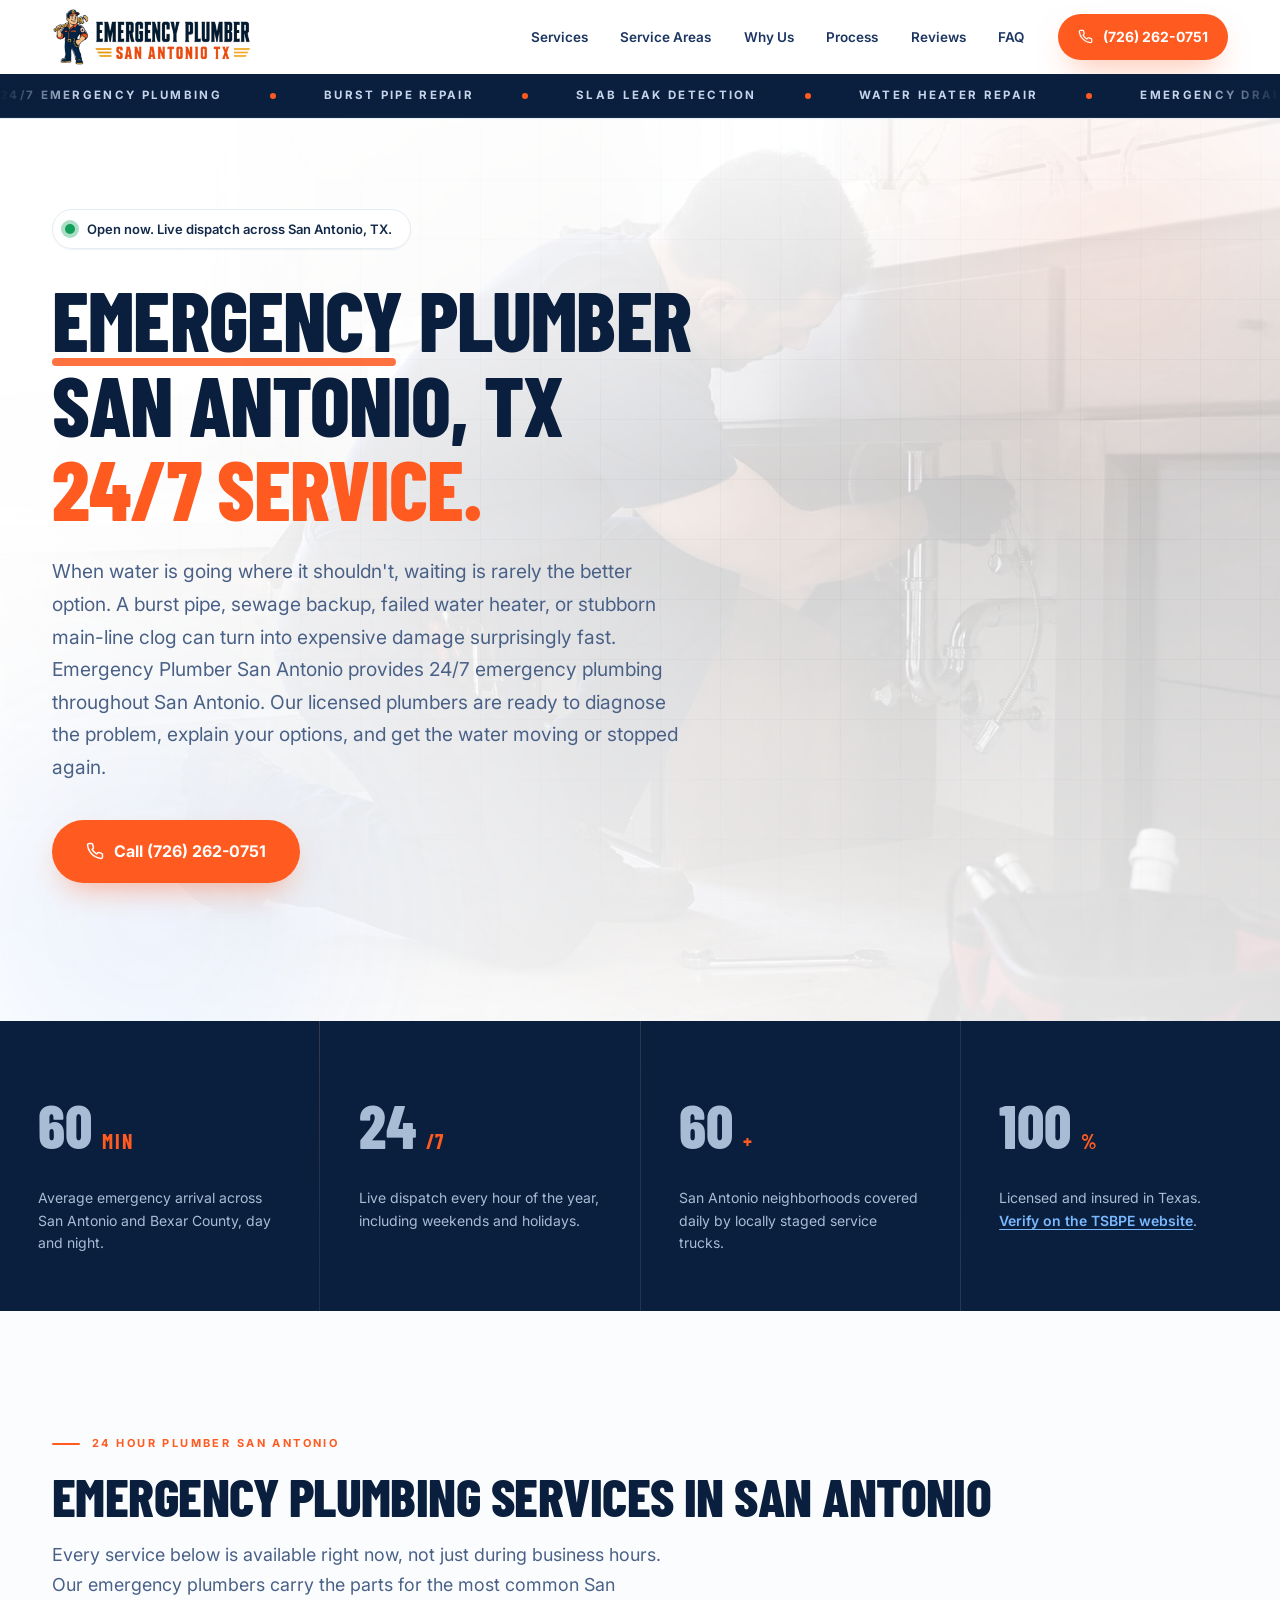
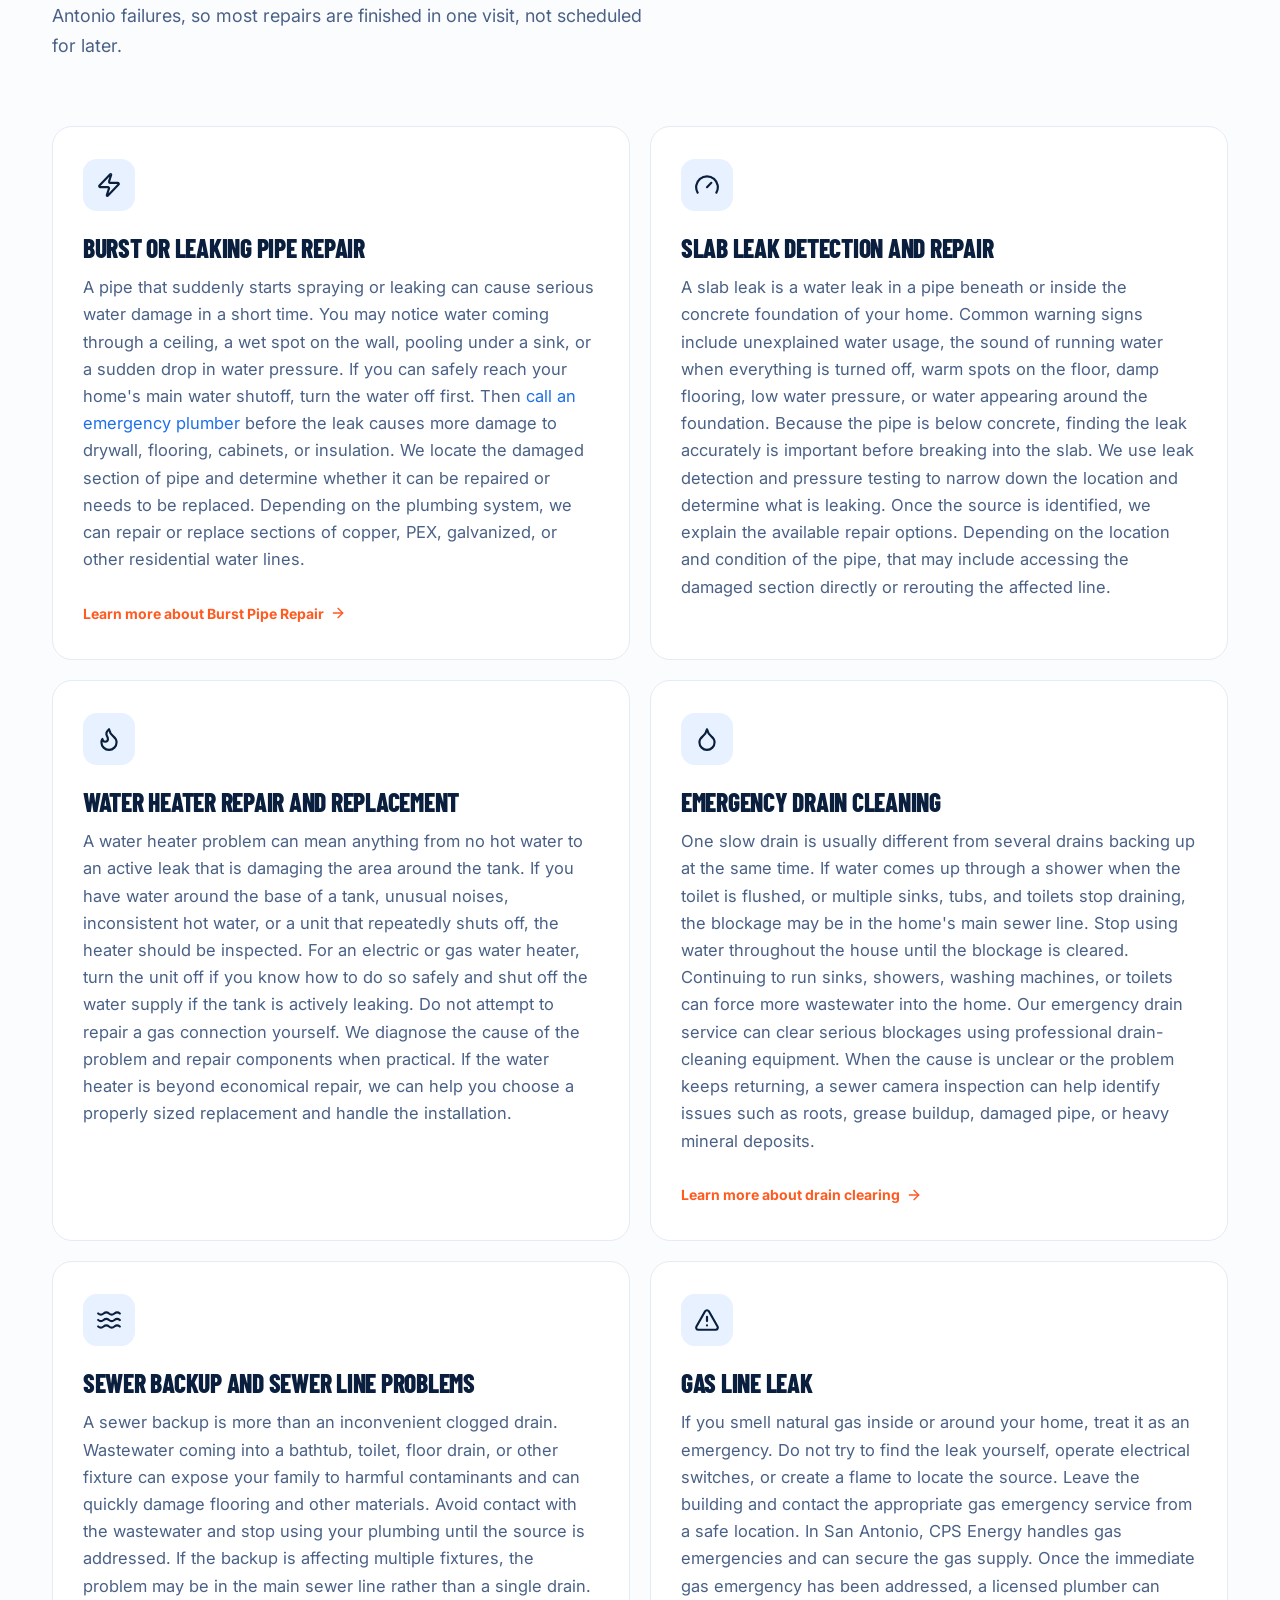
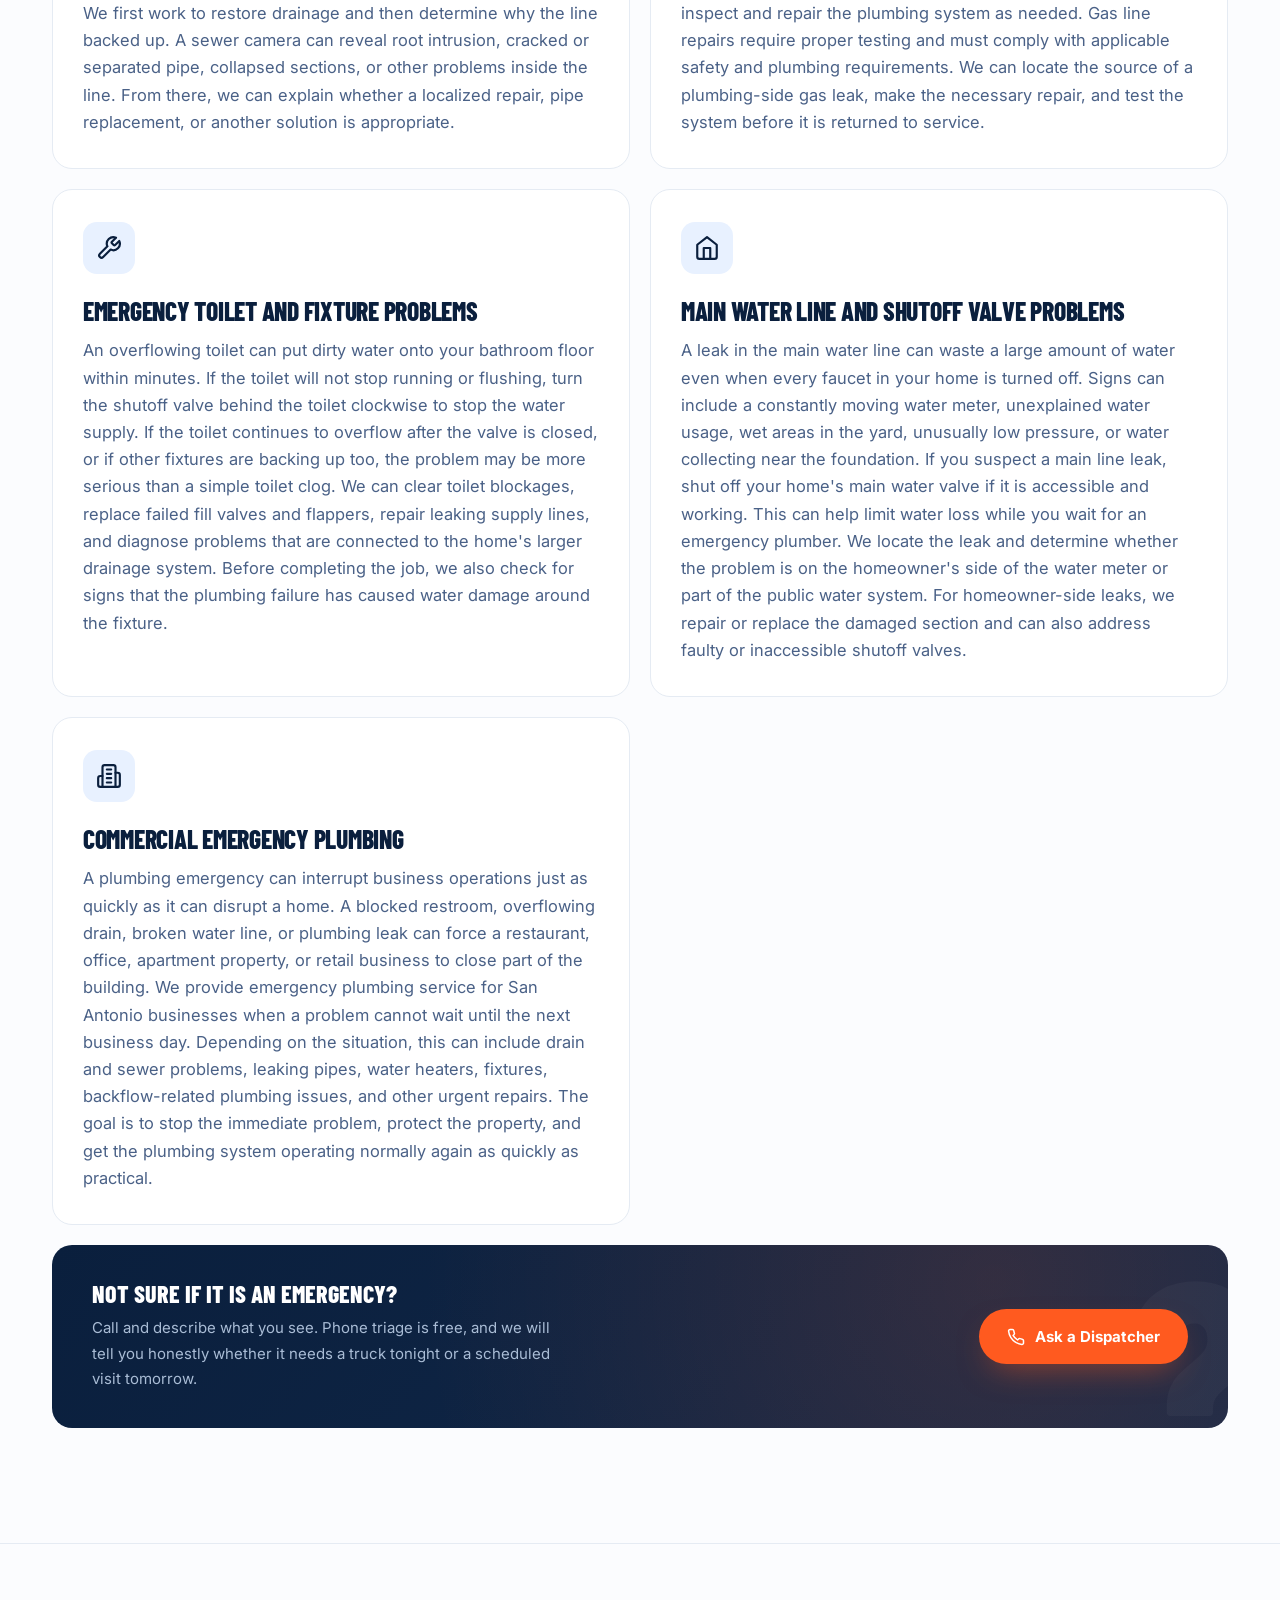
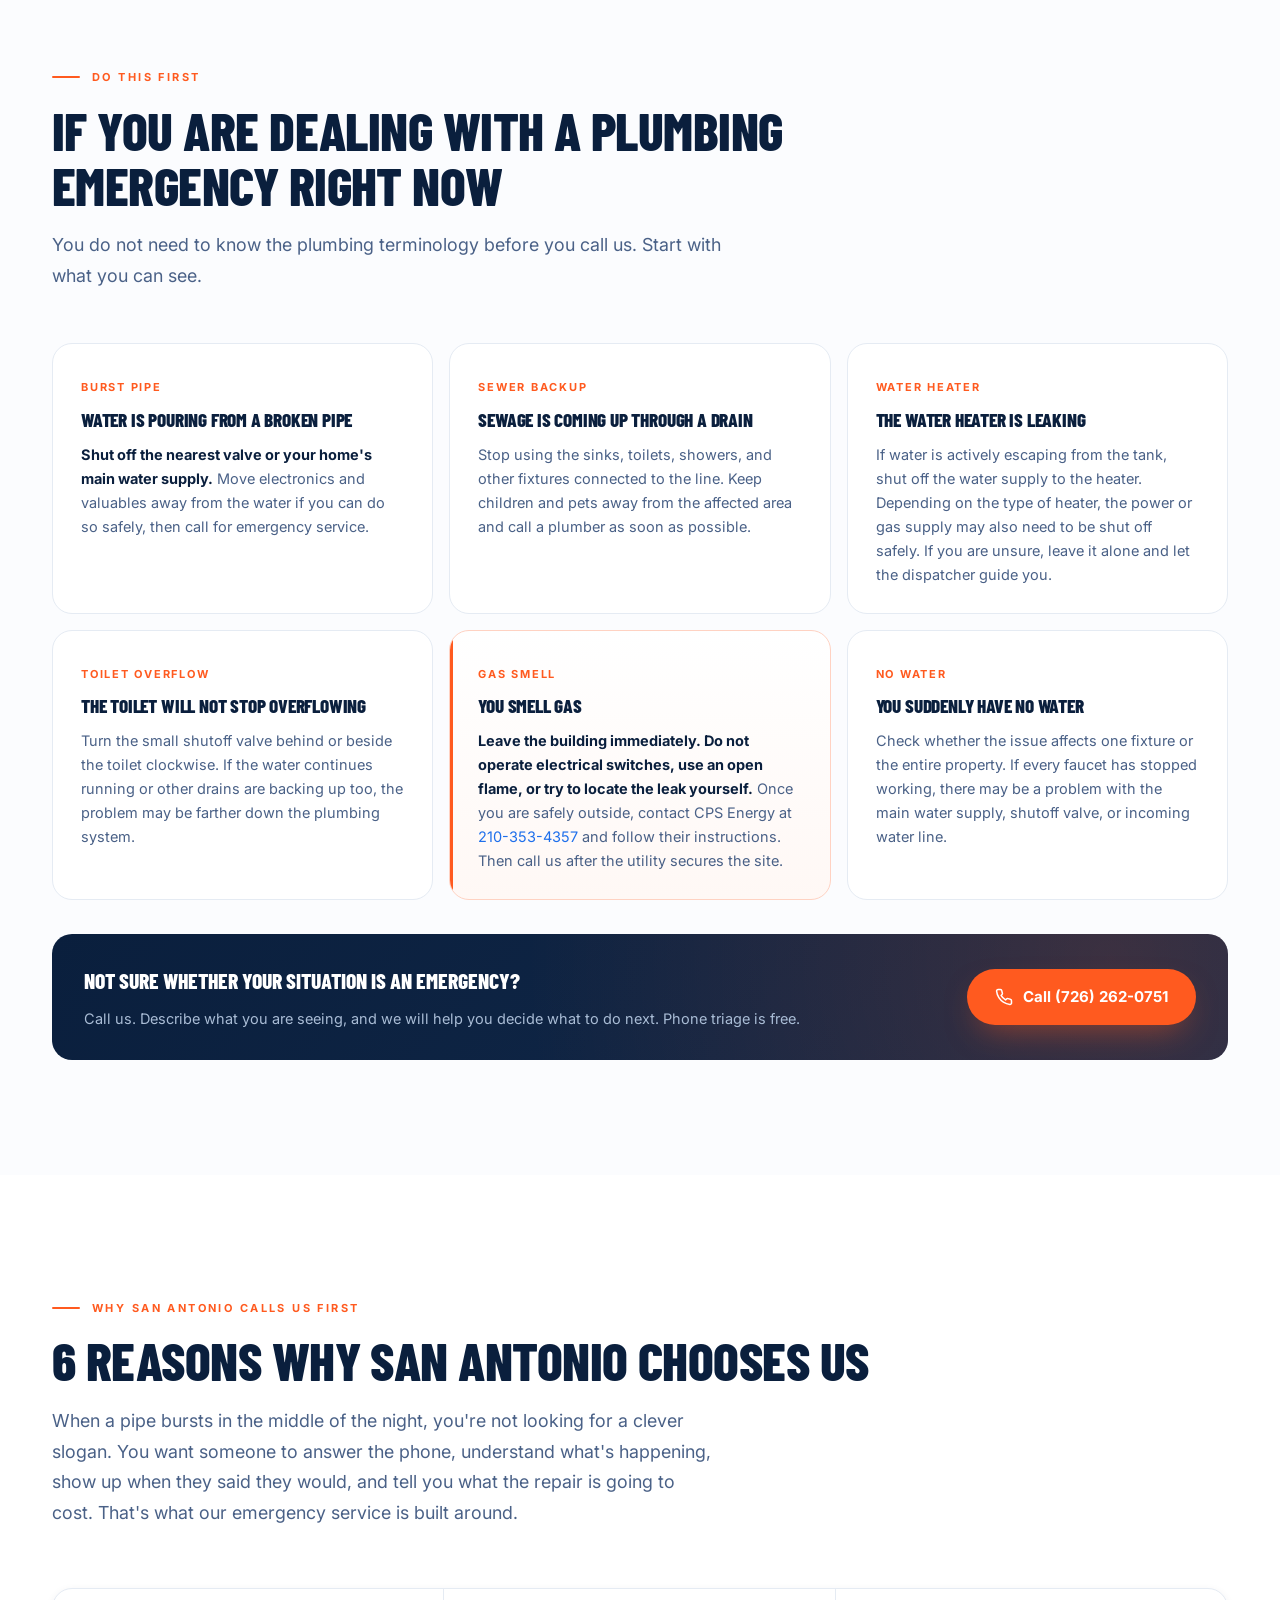
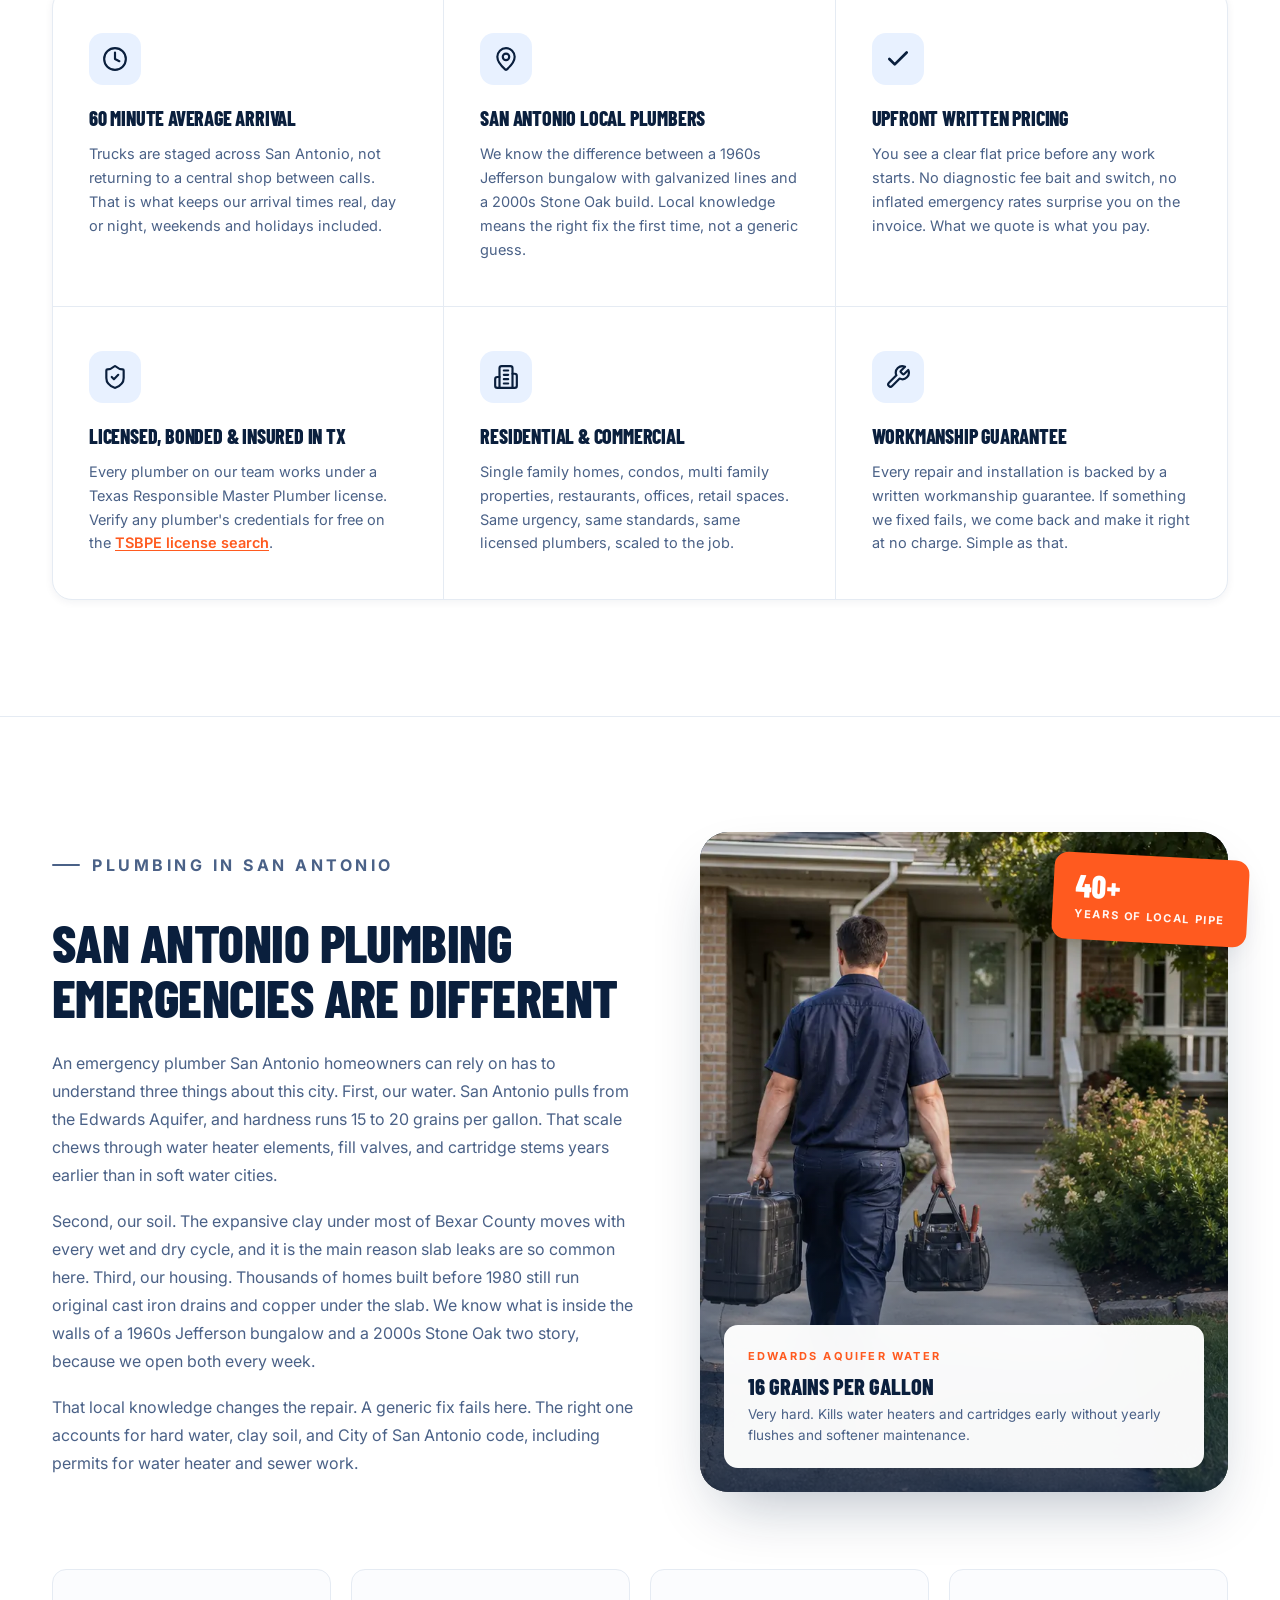
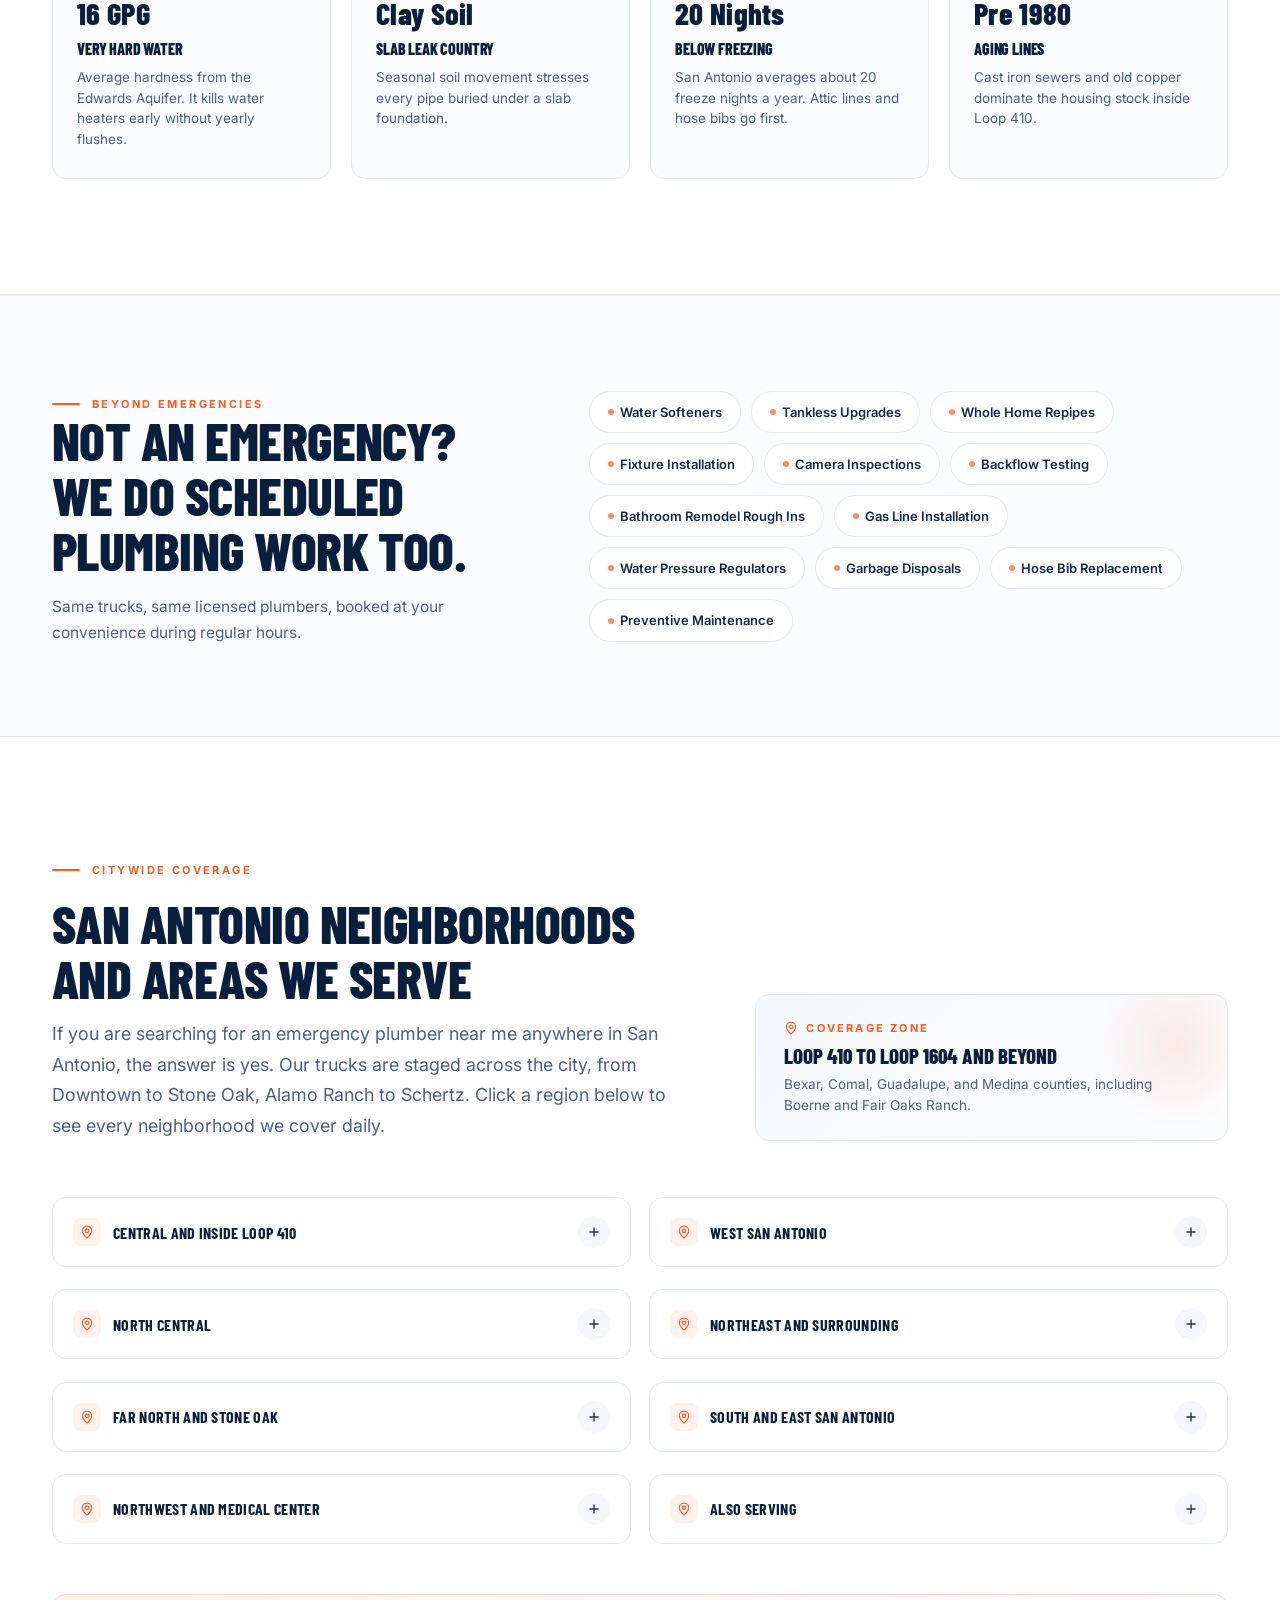
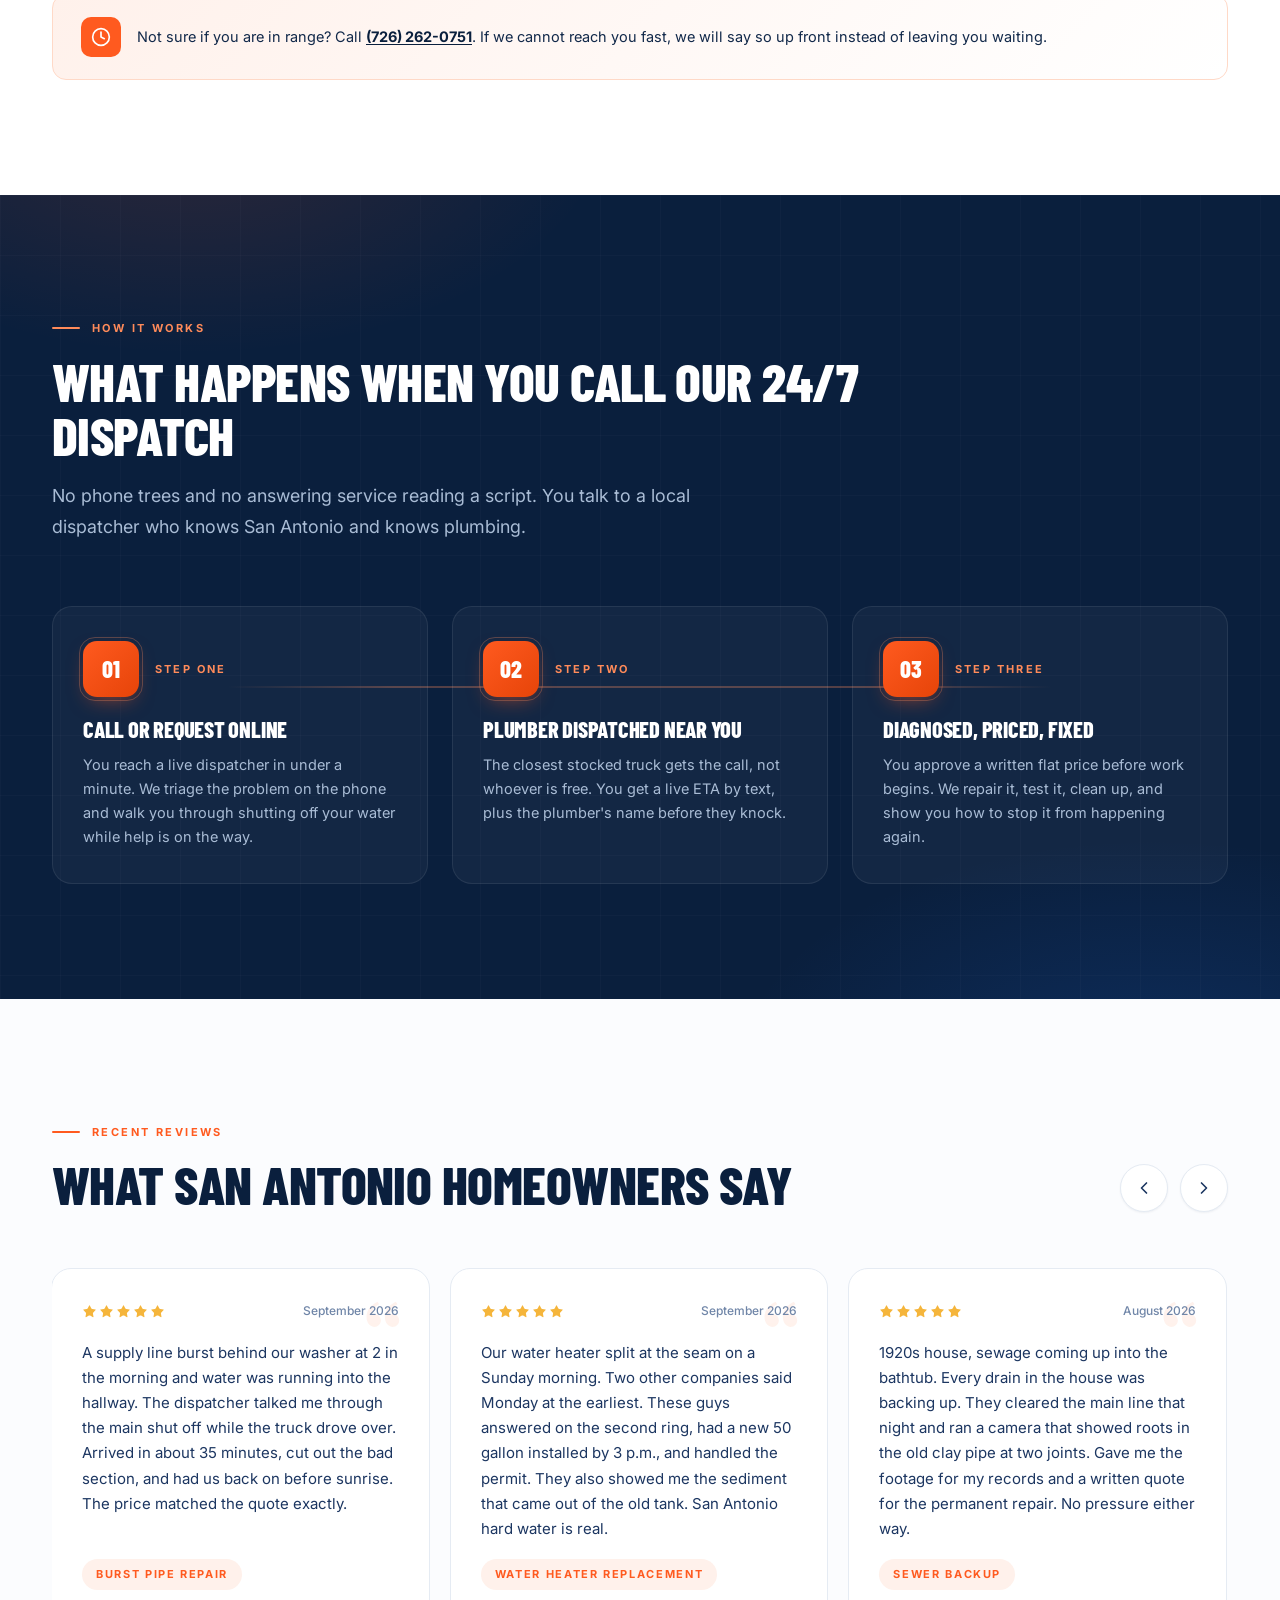
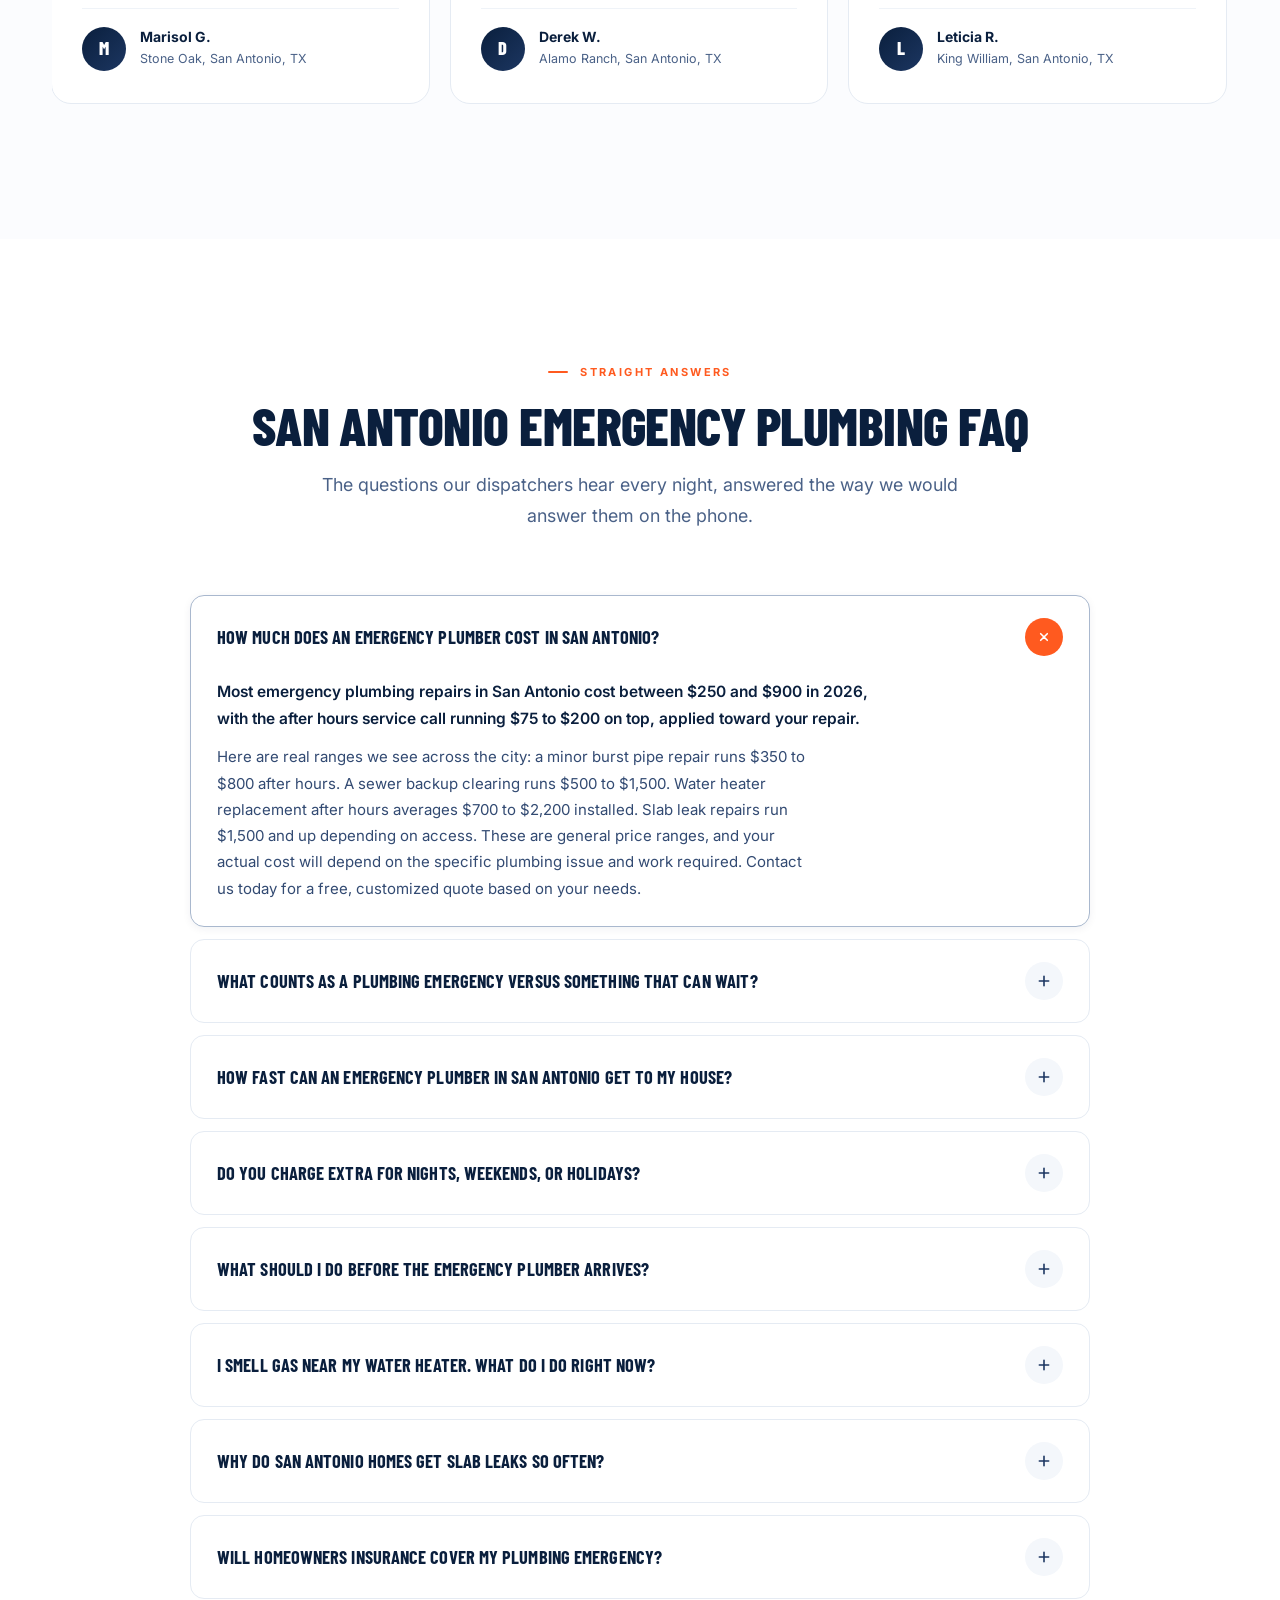
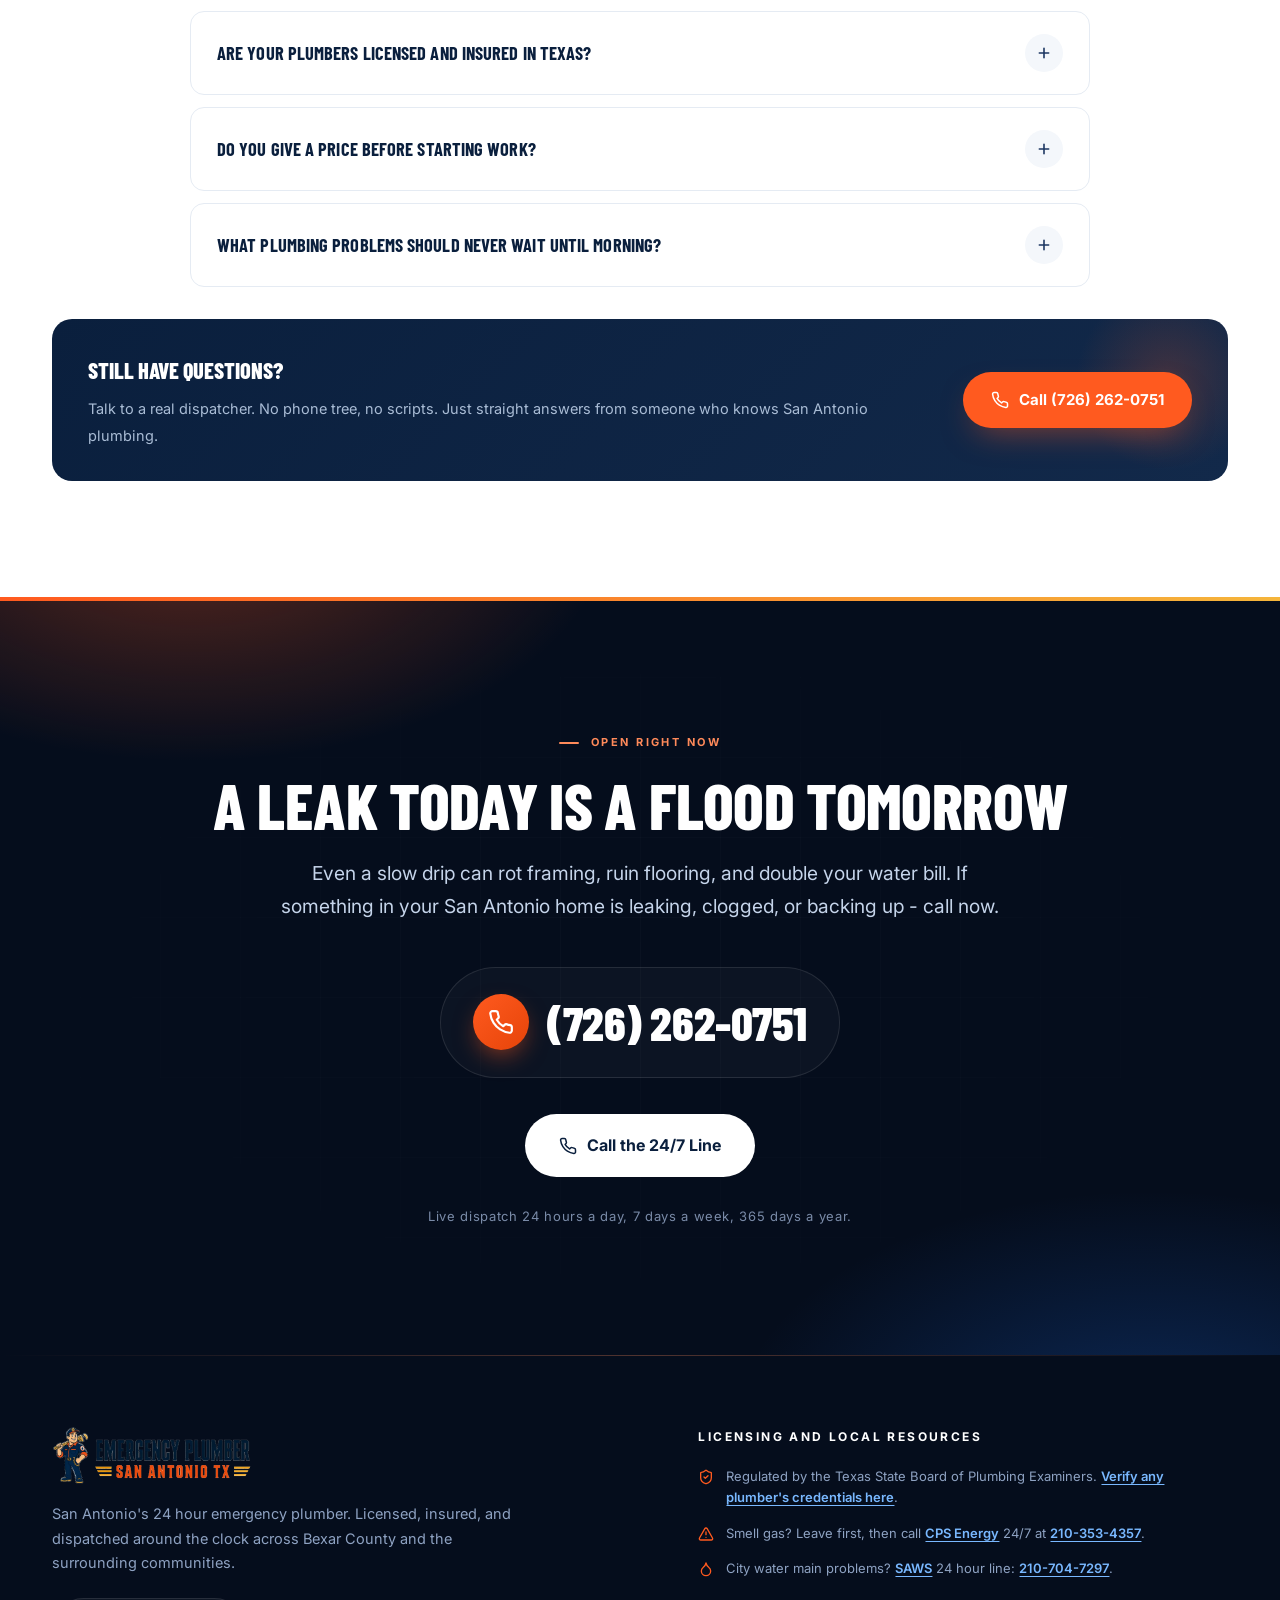
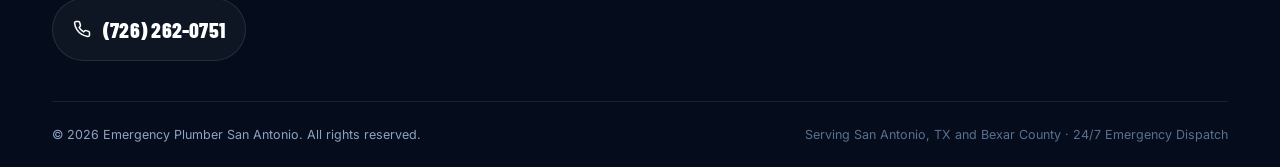
==== commit 498087d6: "add burst pipe repair page" ====
--- a/index.html
+++ b/index.html
@@ -211,7 +211,13 @@
 If you can safely reach your home's main water shutoff, turn the water off first. Then <a href="tel:+17262620751">call an emergency plumber</a> before the leak causes more damage to drywall, flooring, cabinets, or insulation.
 
 We locate the damaged section of pipe and determine whether it can be repaired or needs to be replaced. Depending on the plumbing system, we can repair or replace sections of copper, PEX, galvanized, or other residential water lines.</p>
-      </article>
+
+<a href="/burst-Pipe-Repair-in-San-Antonio/" class="svc-card-link">
+          Learn more about Burst Pipe Repair 
+          <svg aria-hidden="true"><use href="#i-arrow"/></svg>
+        </a>
+
+</article>
 
       <article class="svc-card reveal" style="--d:.05s">
         <div class="svc-ic"><svg aria-hidden="true"><use href="#i-gauge"/></svg></div>
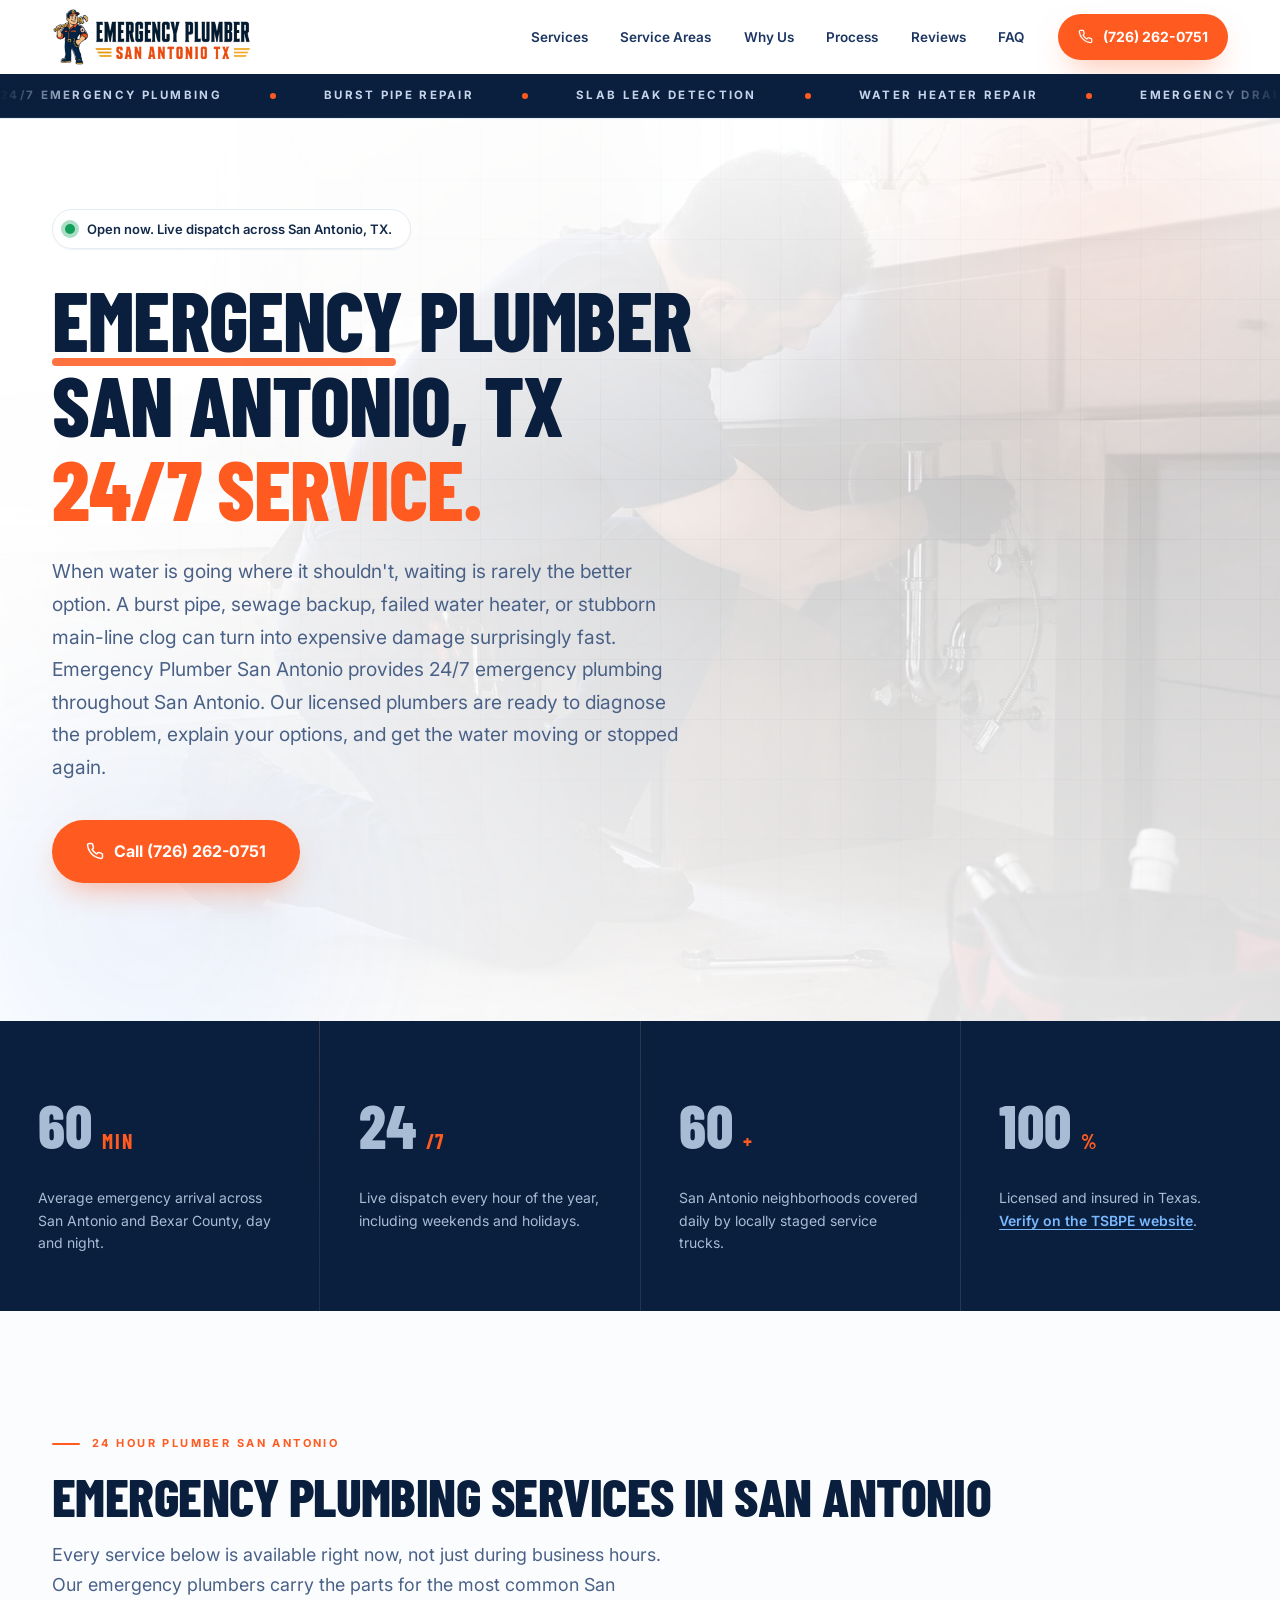
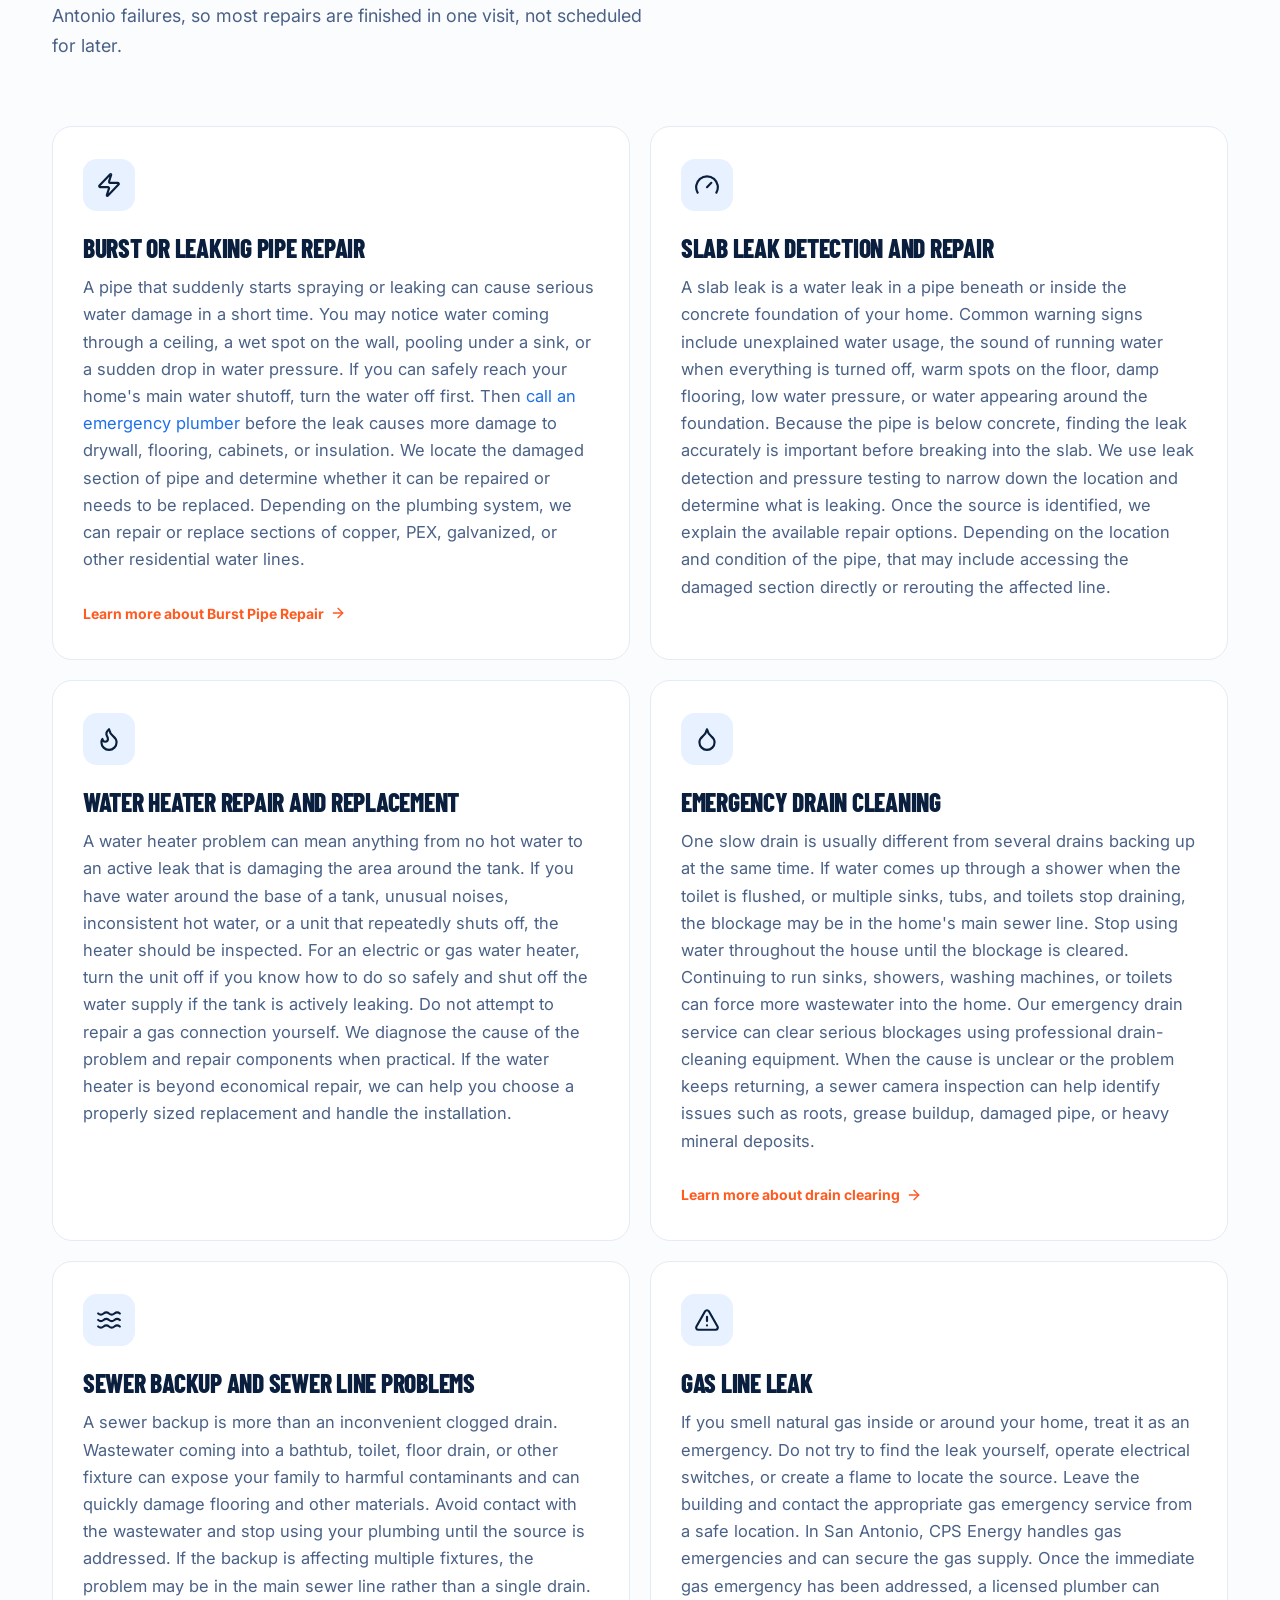
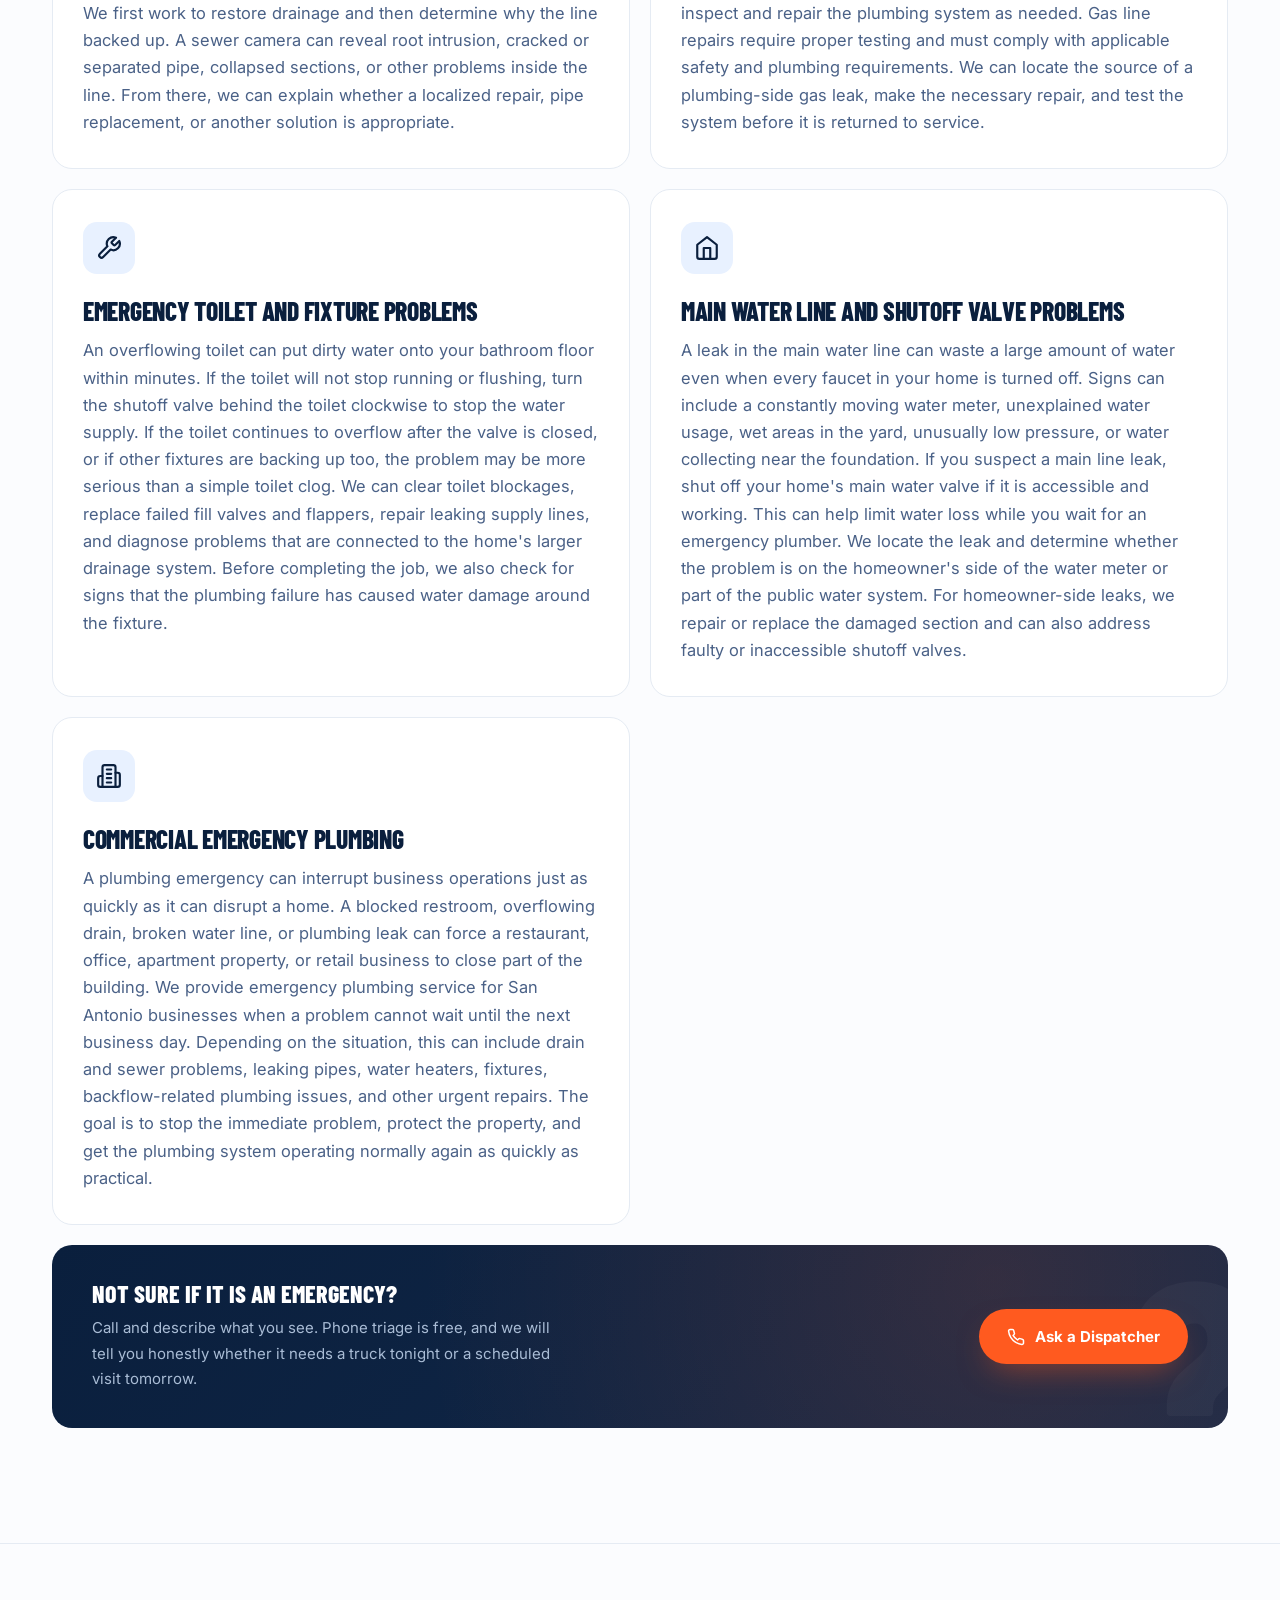
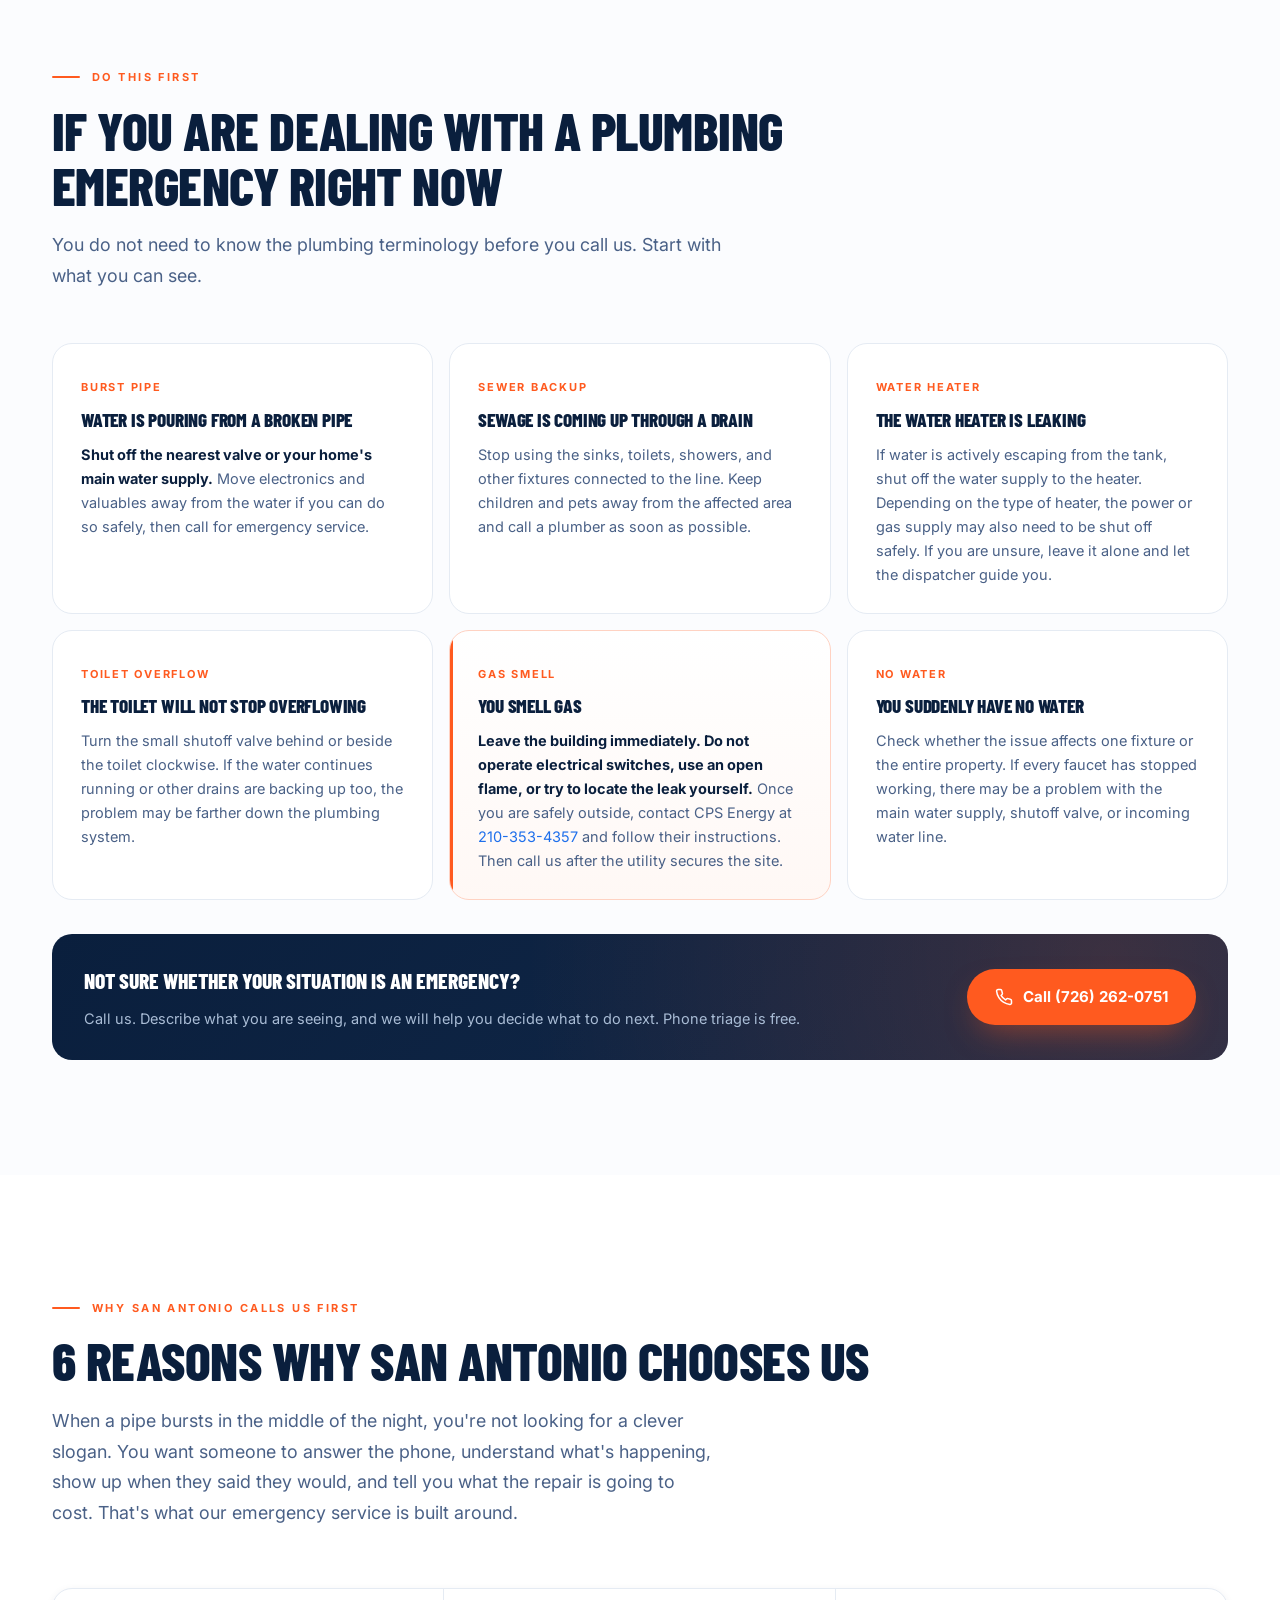
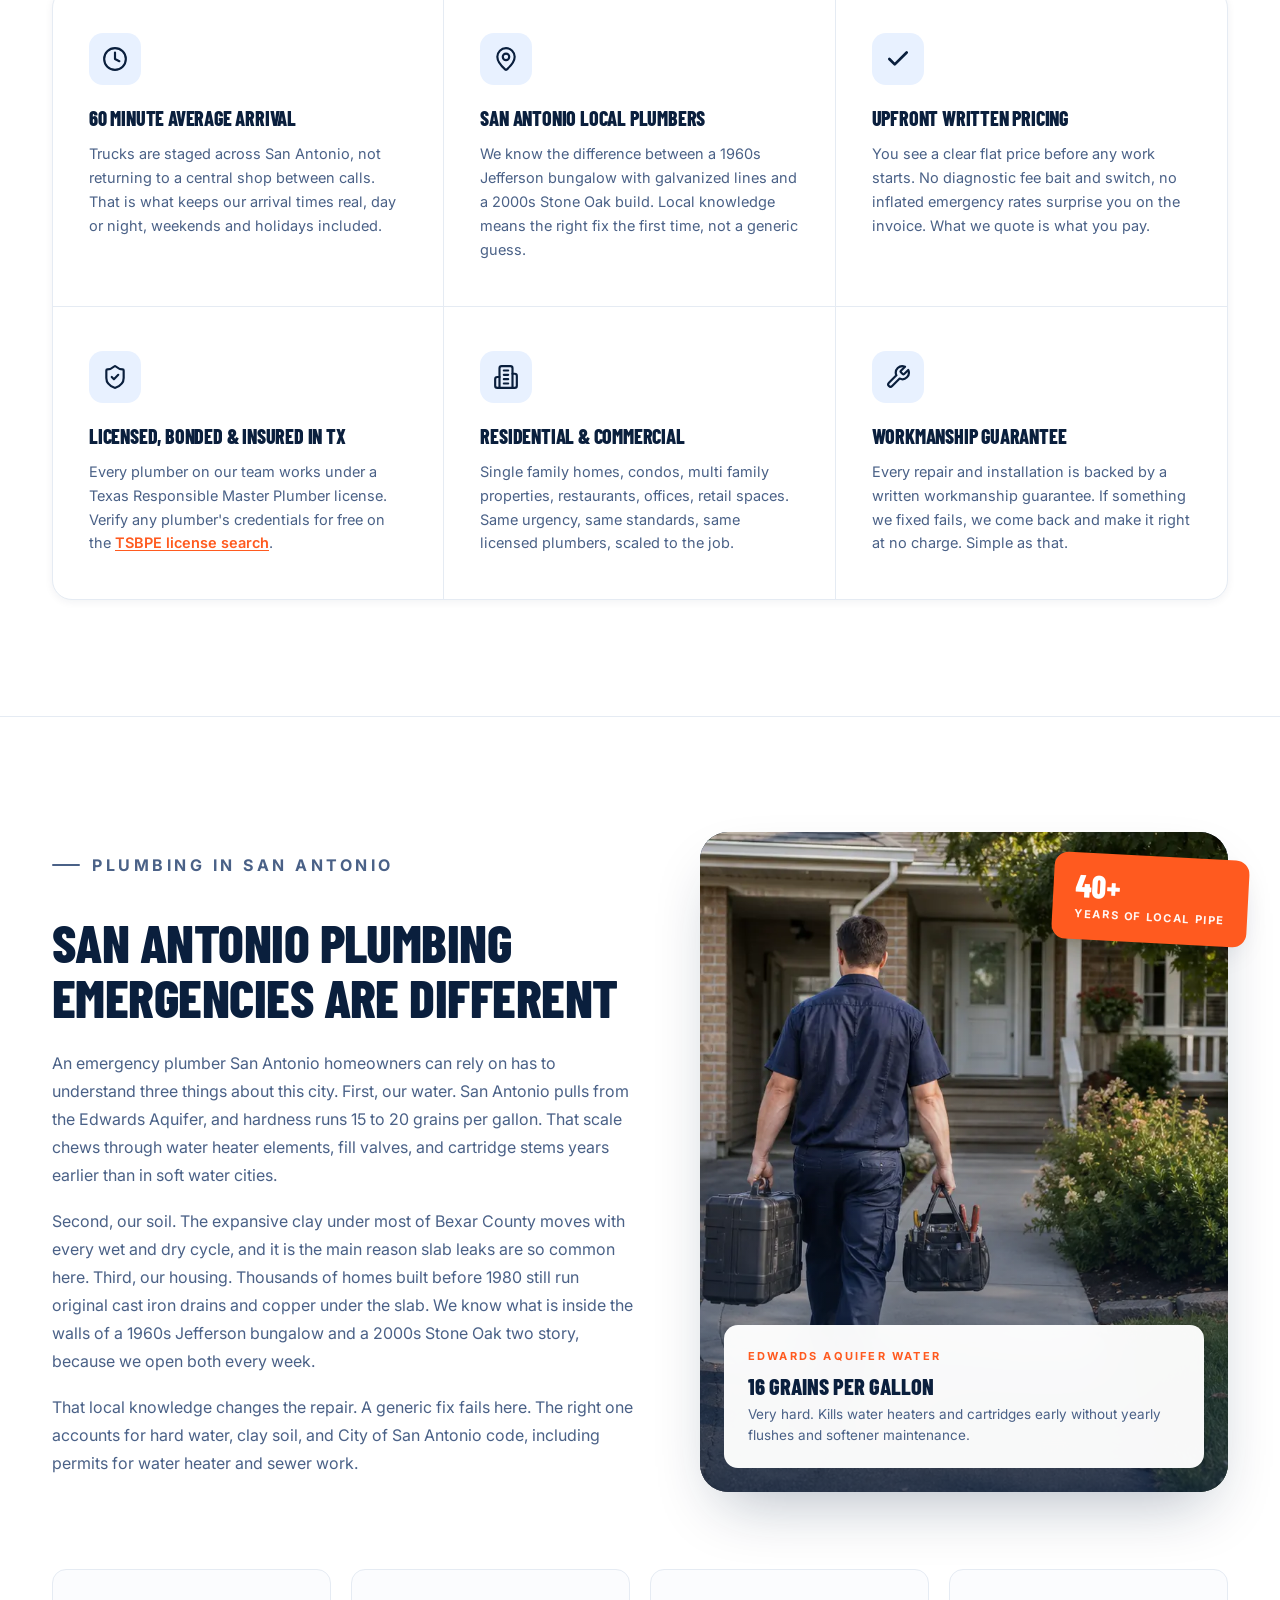
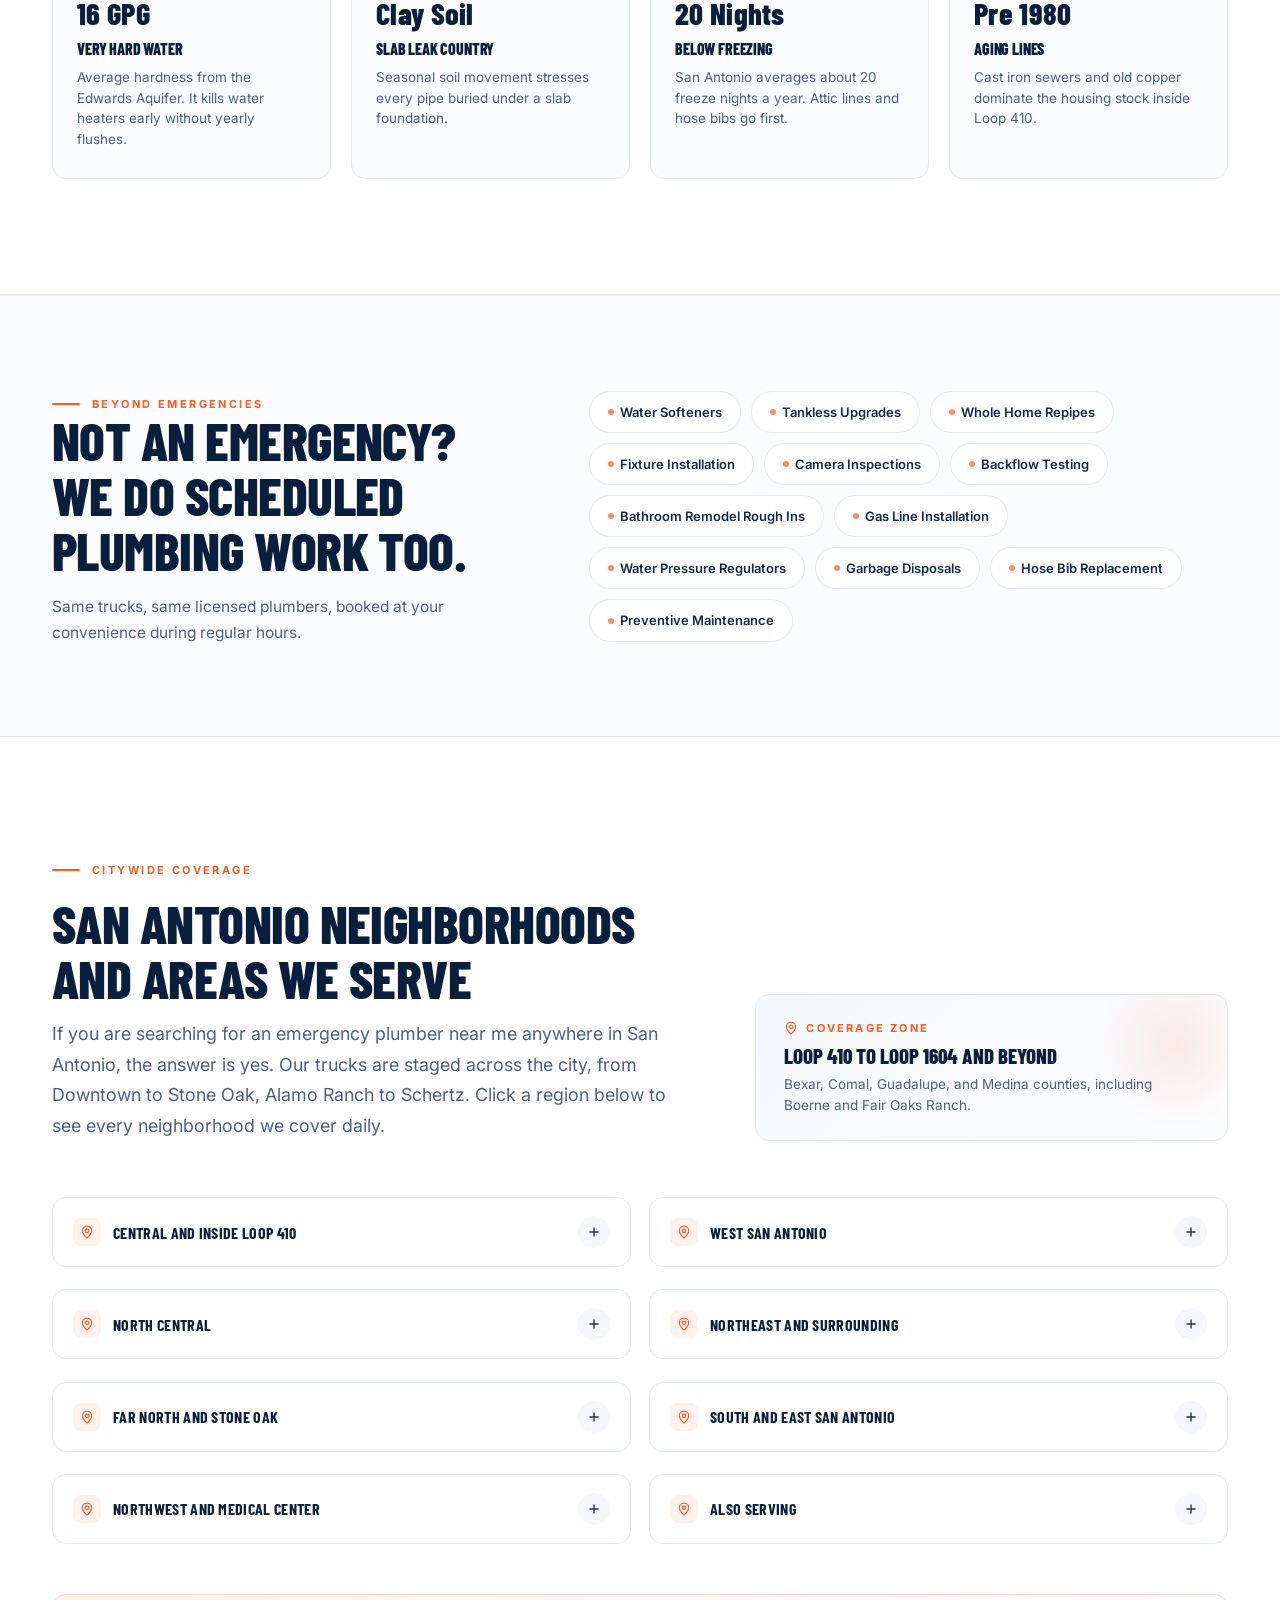
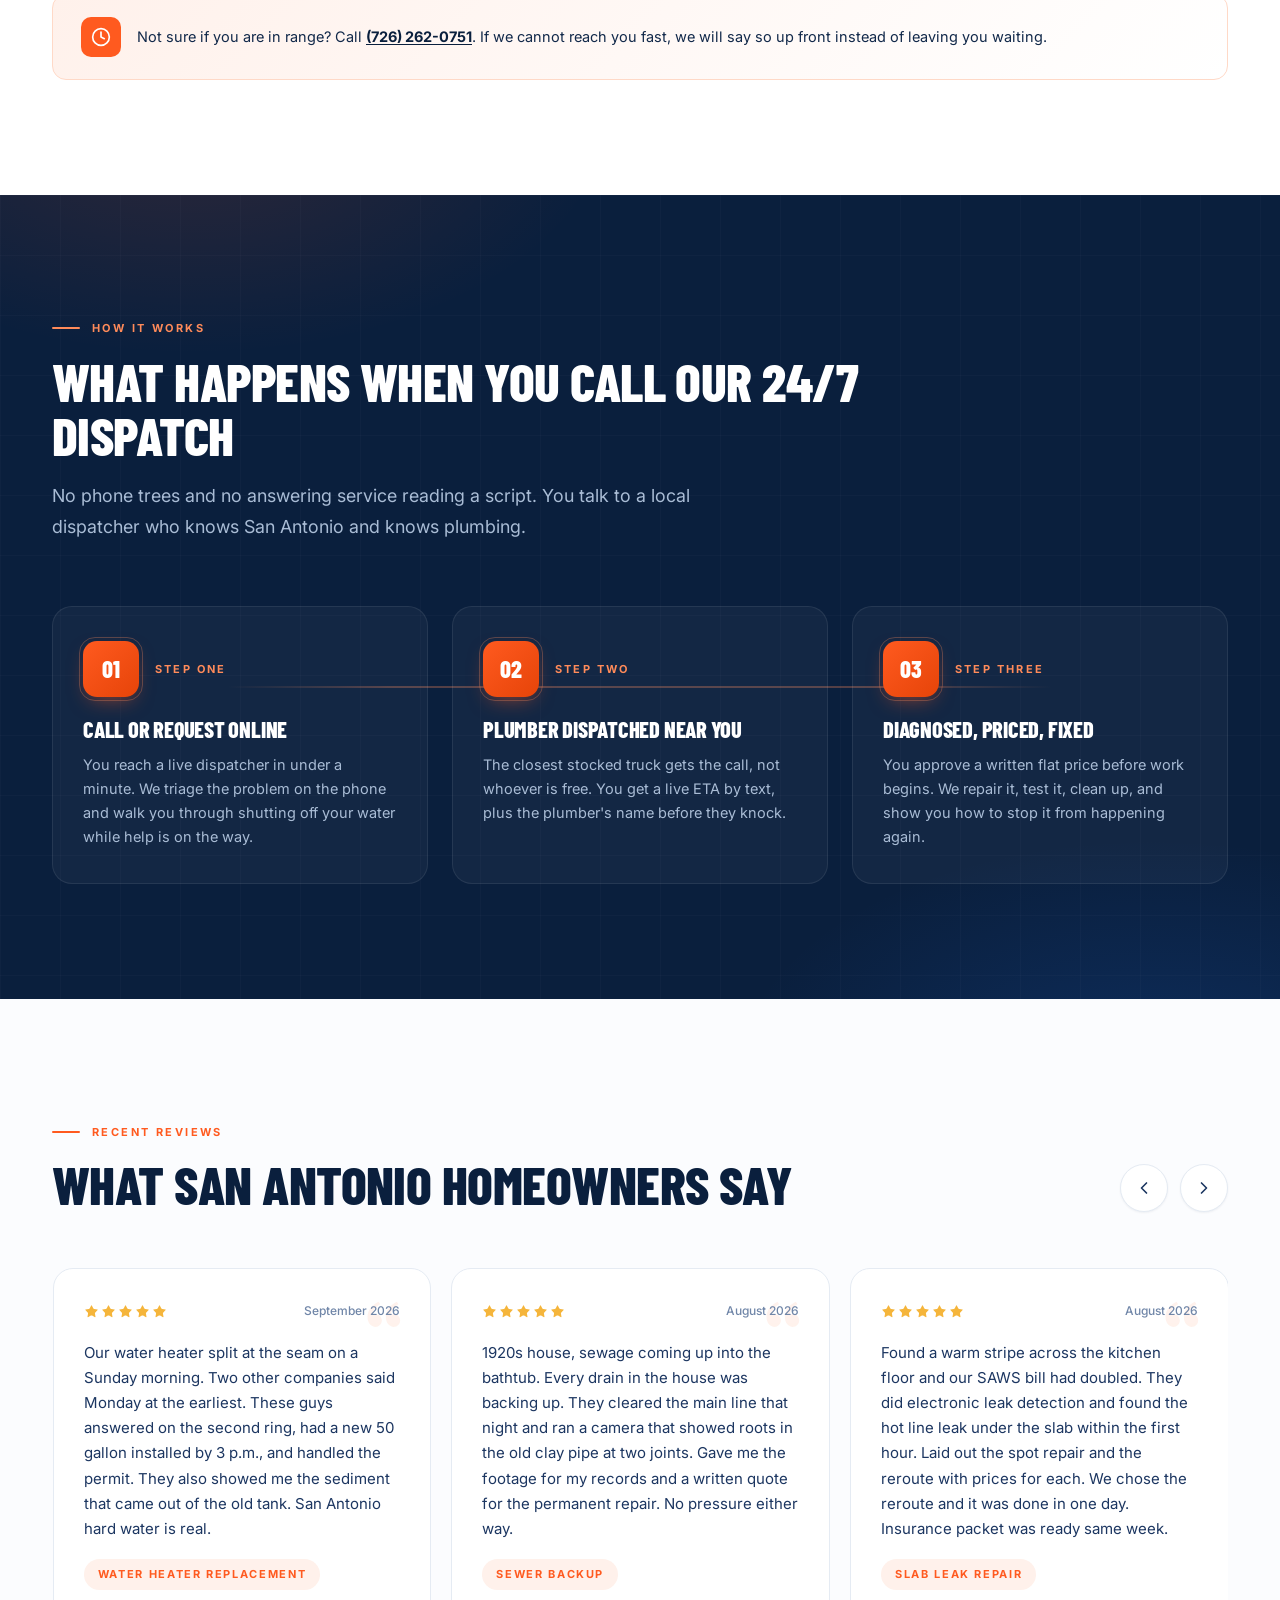
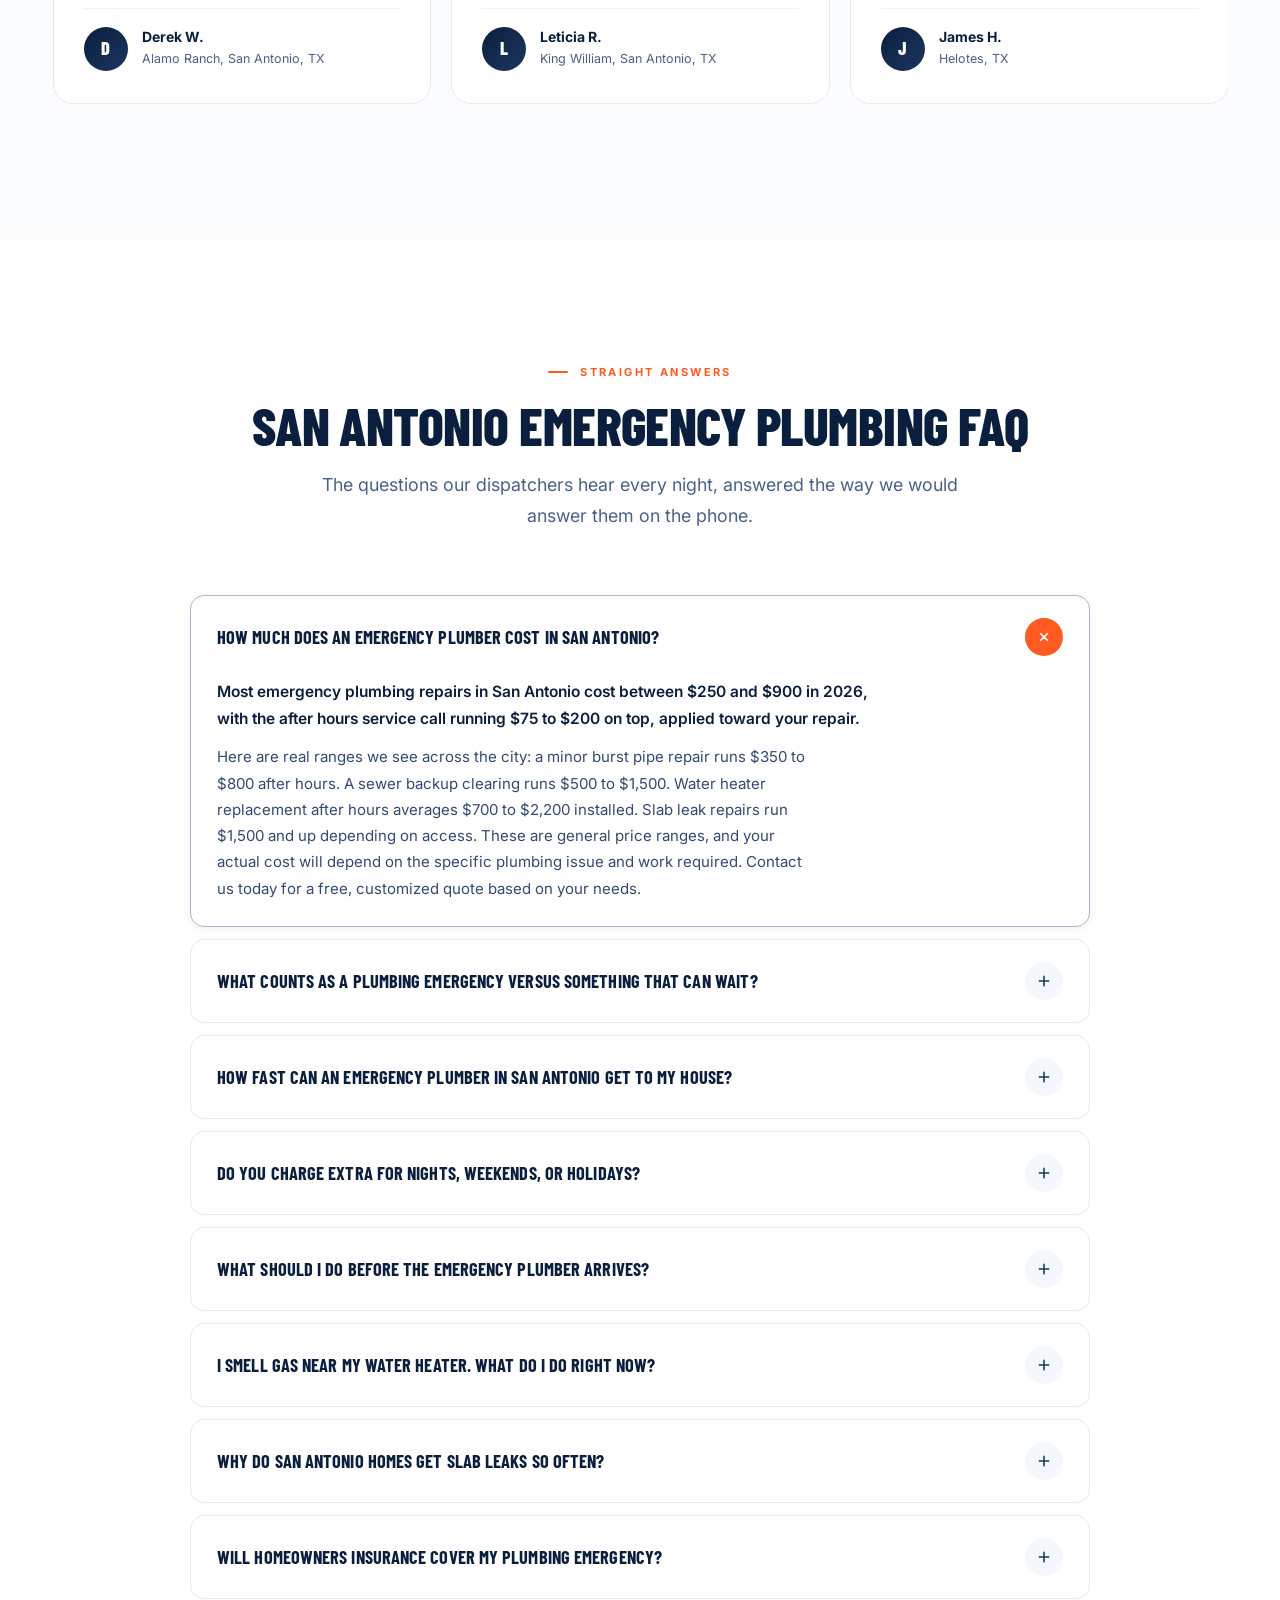
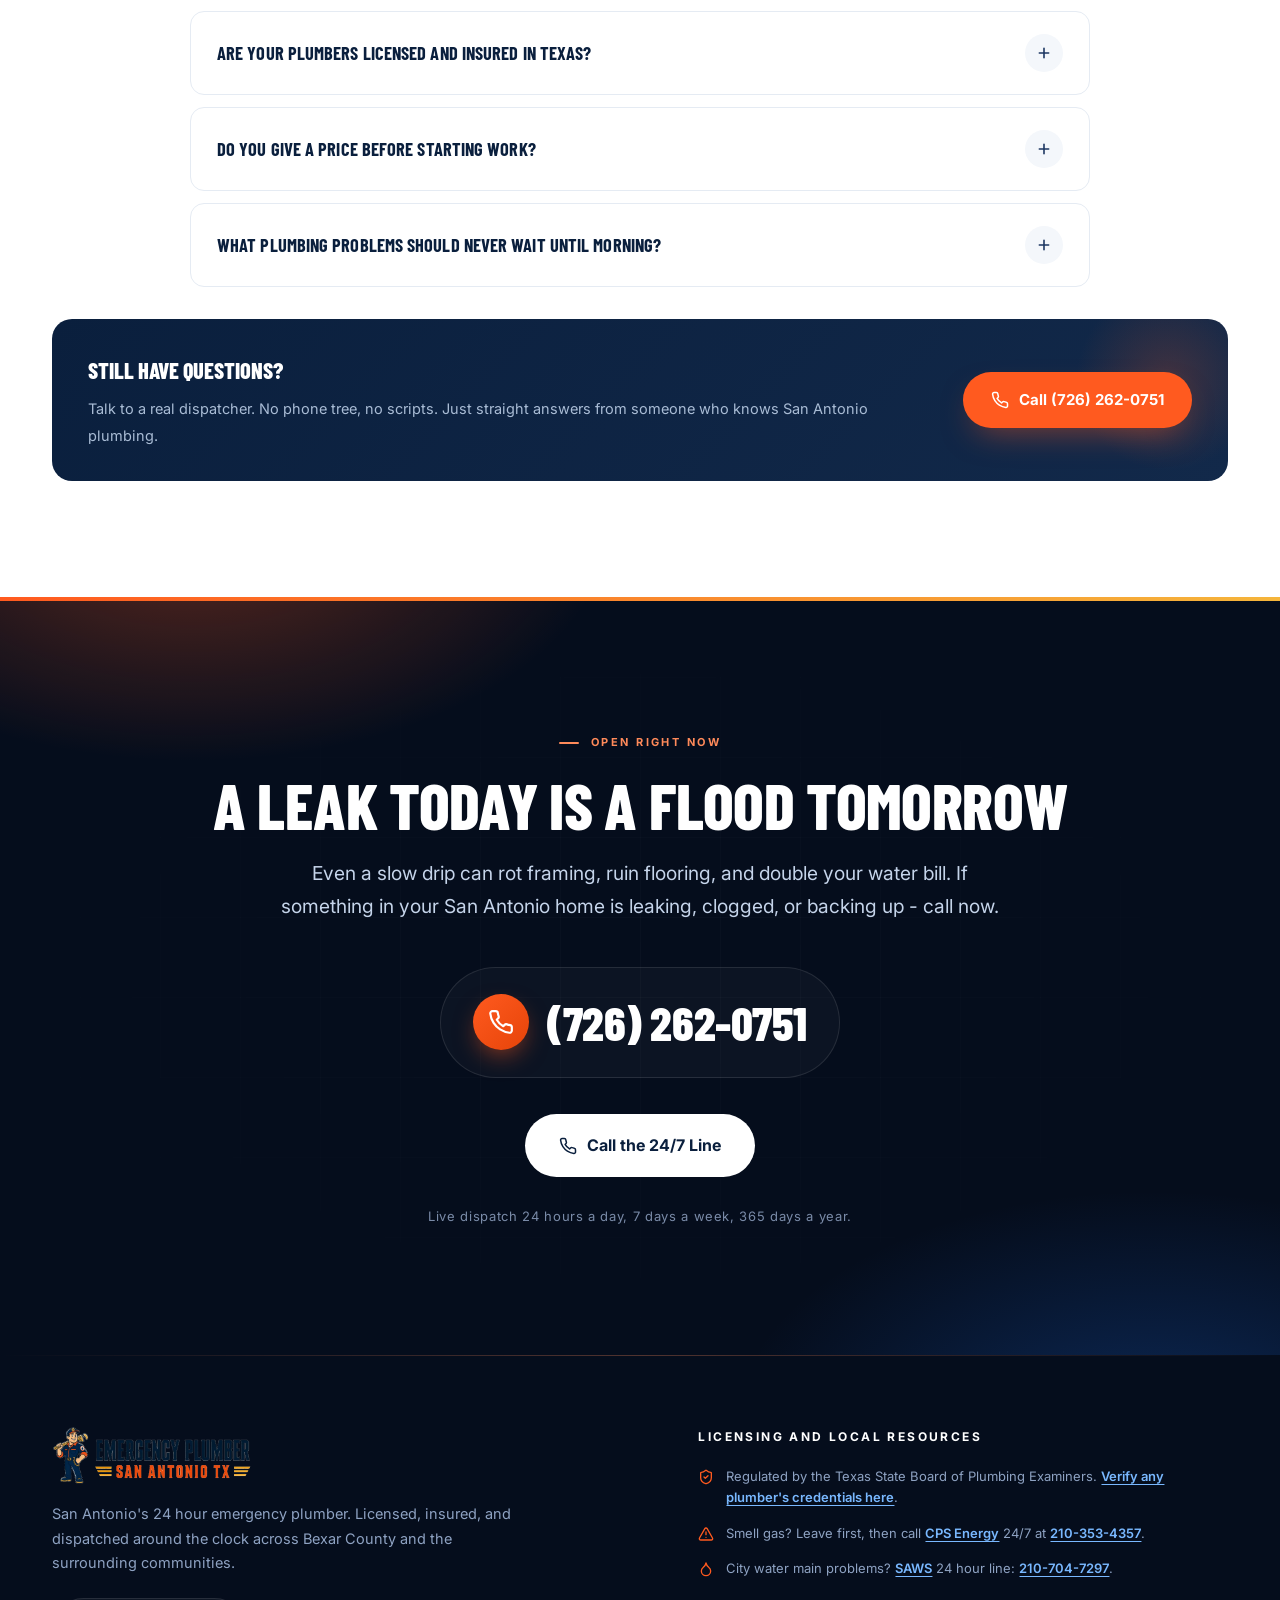
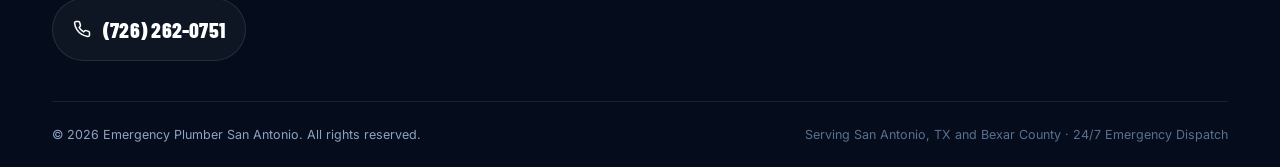
==== commit 779d34bc: "fix sitemap, added script.js to the new page ( burst pipe )" ====
--- a/index.html
+++ b/index.html
@@ -212,7 +212,7 @@
 
 We locate the damaged section of pipe and determine whether it can be repaired or needs to be replaced. Depending on the plumbing system, we can repair or replace sections of copper, PEX, galvanized, or other residential water lines.</p>
 
-<a href="/burst-Pipe-Repair-in-San-Antonio/" class="svc-card-link">
+<a href="/burst-pipe-repair-in-san-sntonio/" class="svc-card-link">
           Learn more about Burst Pipe Repair 
           <svg aria-hidden="true"><use href="#i-arrow"/></svg>
         </a>
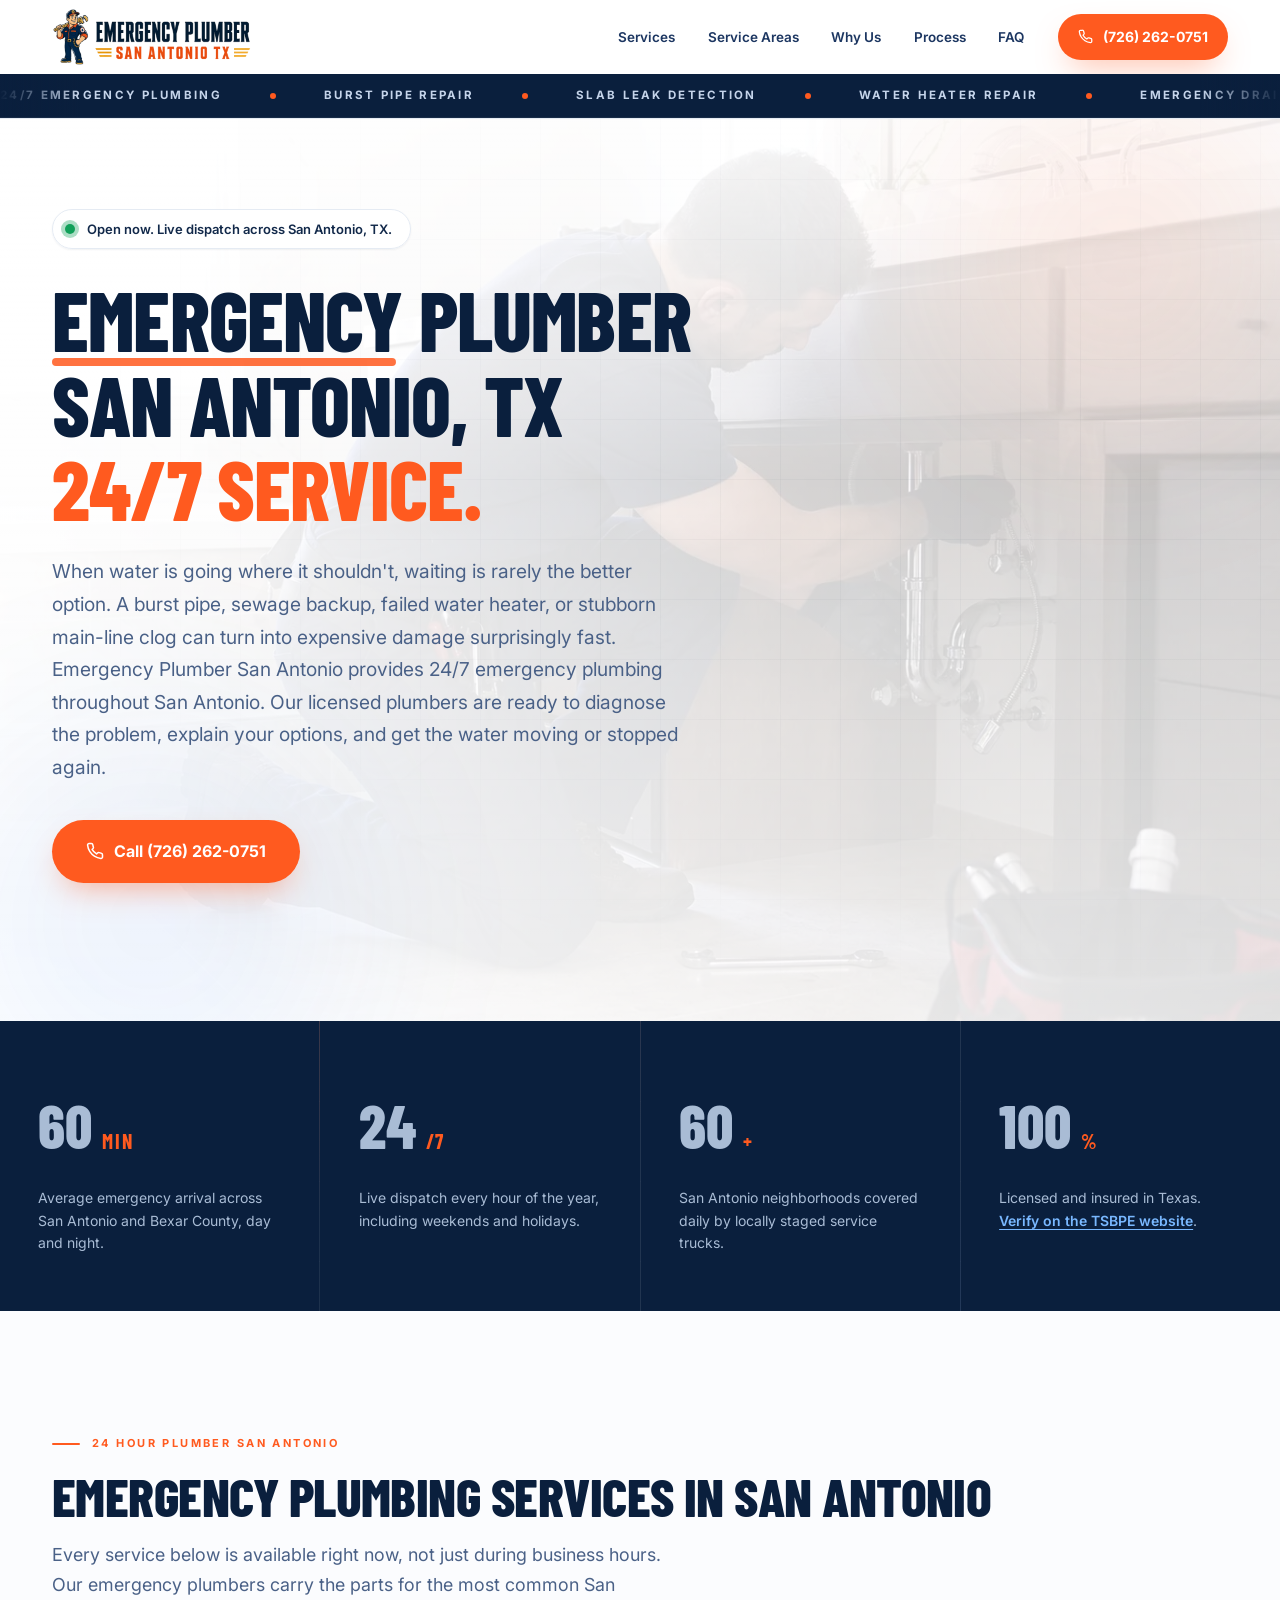
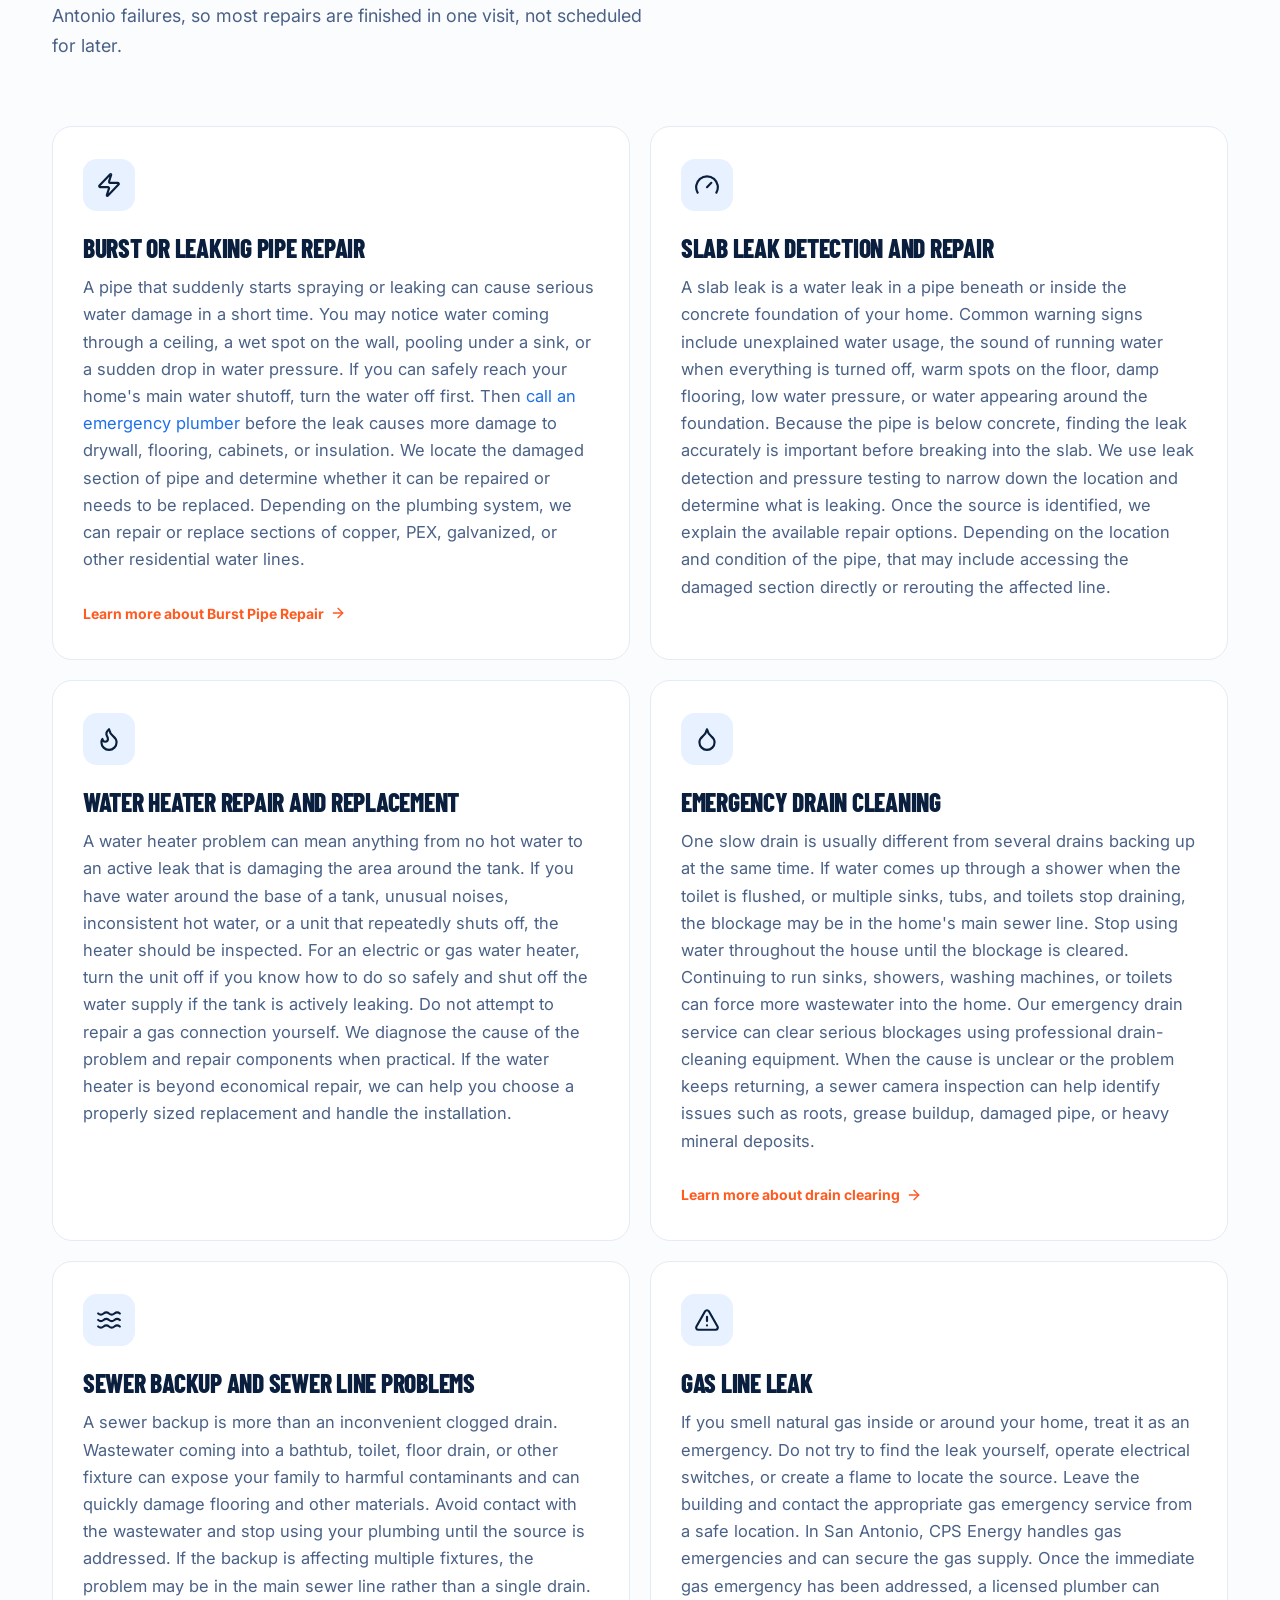
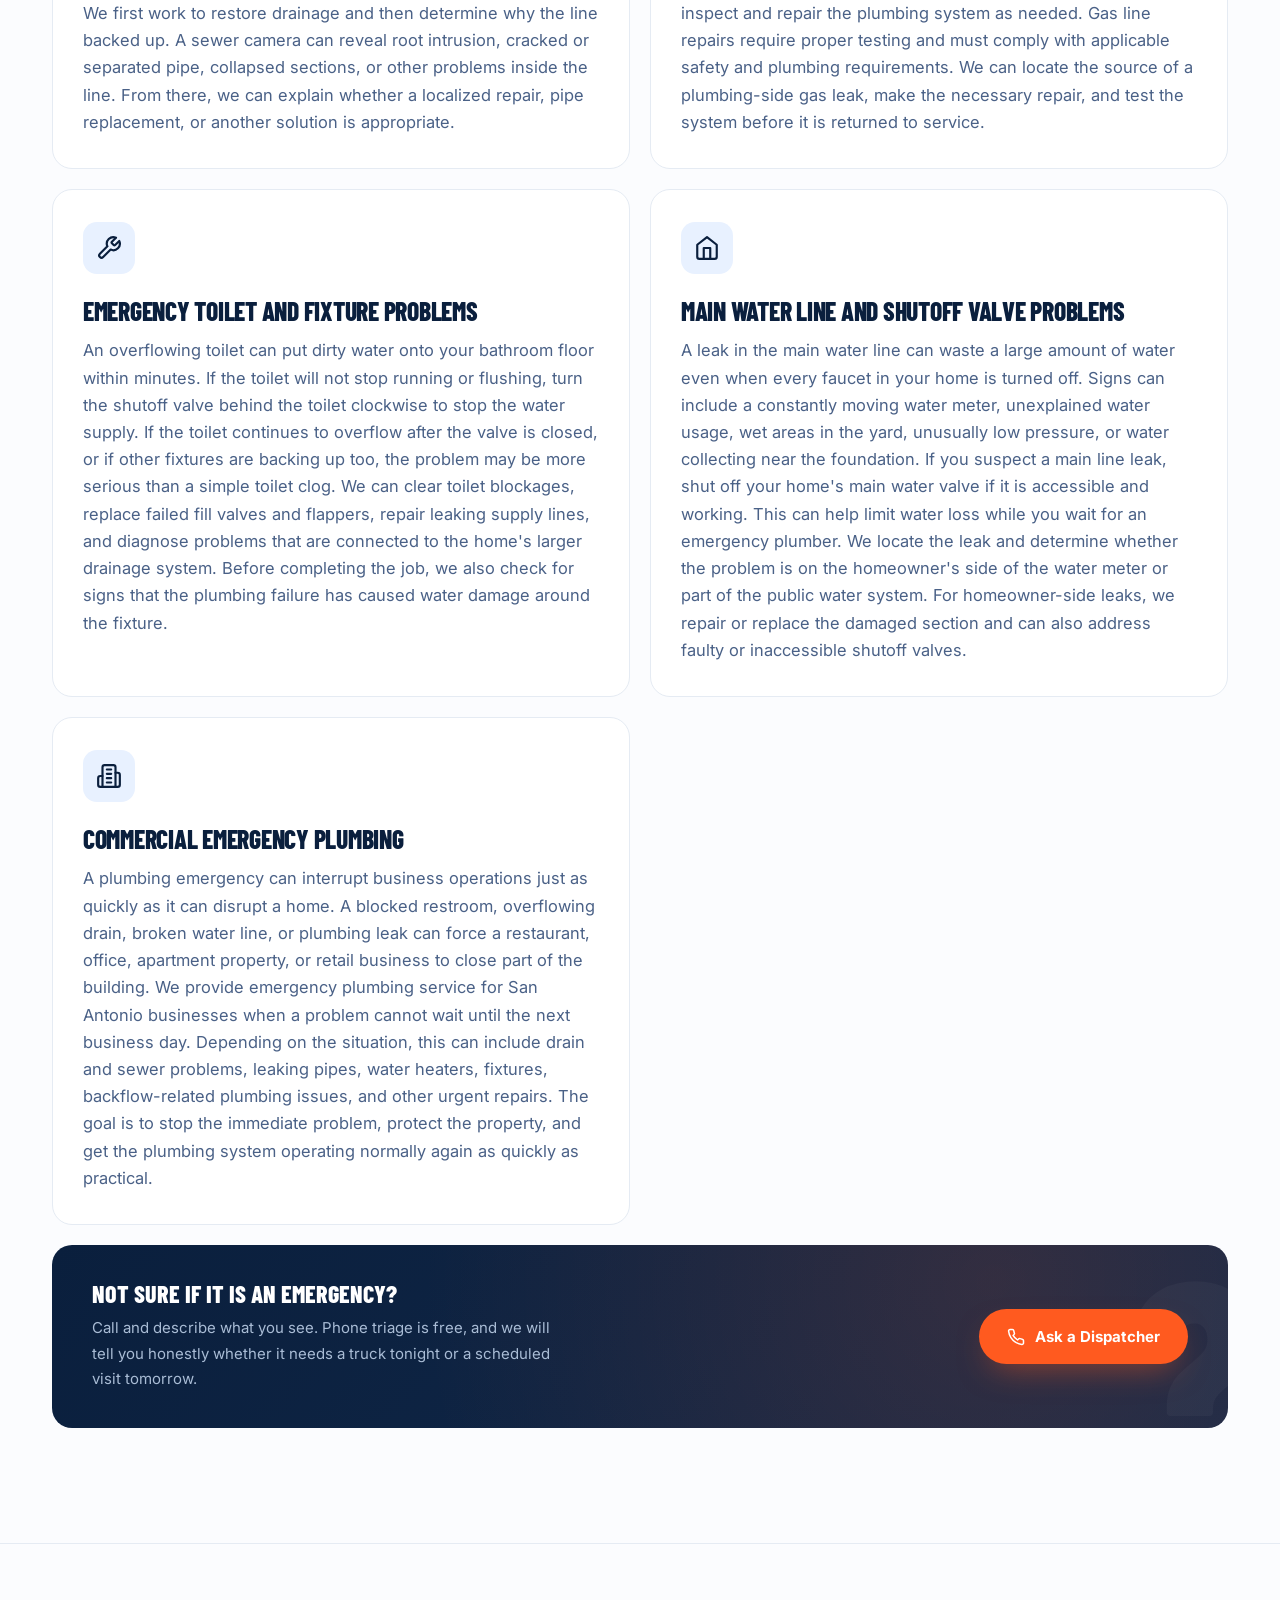
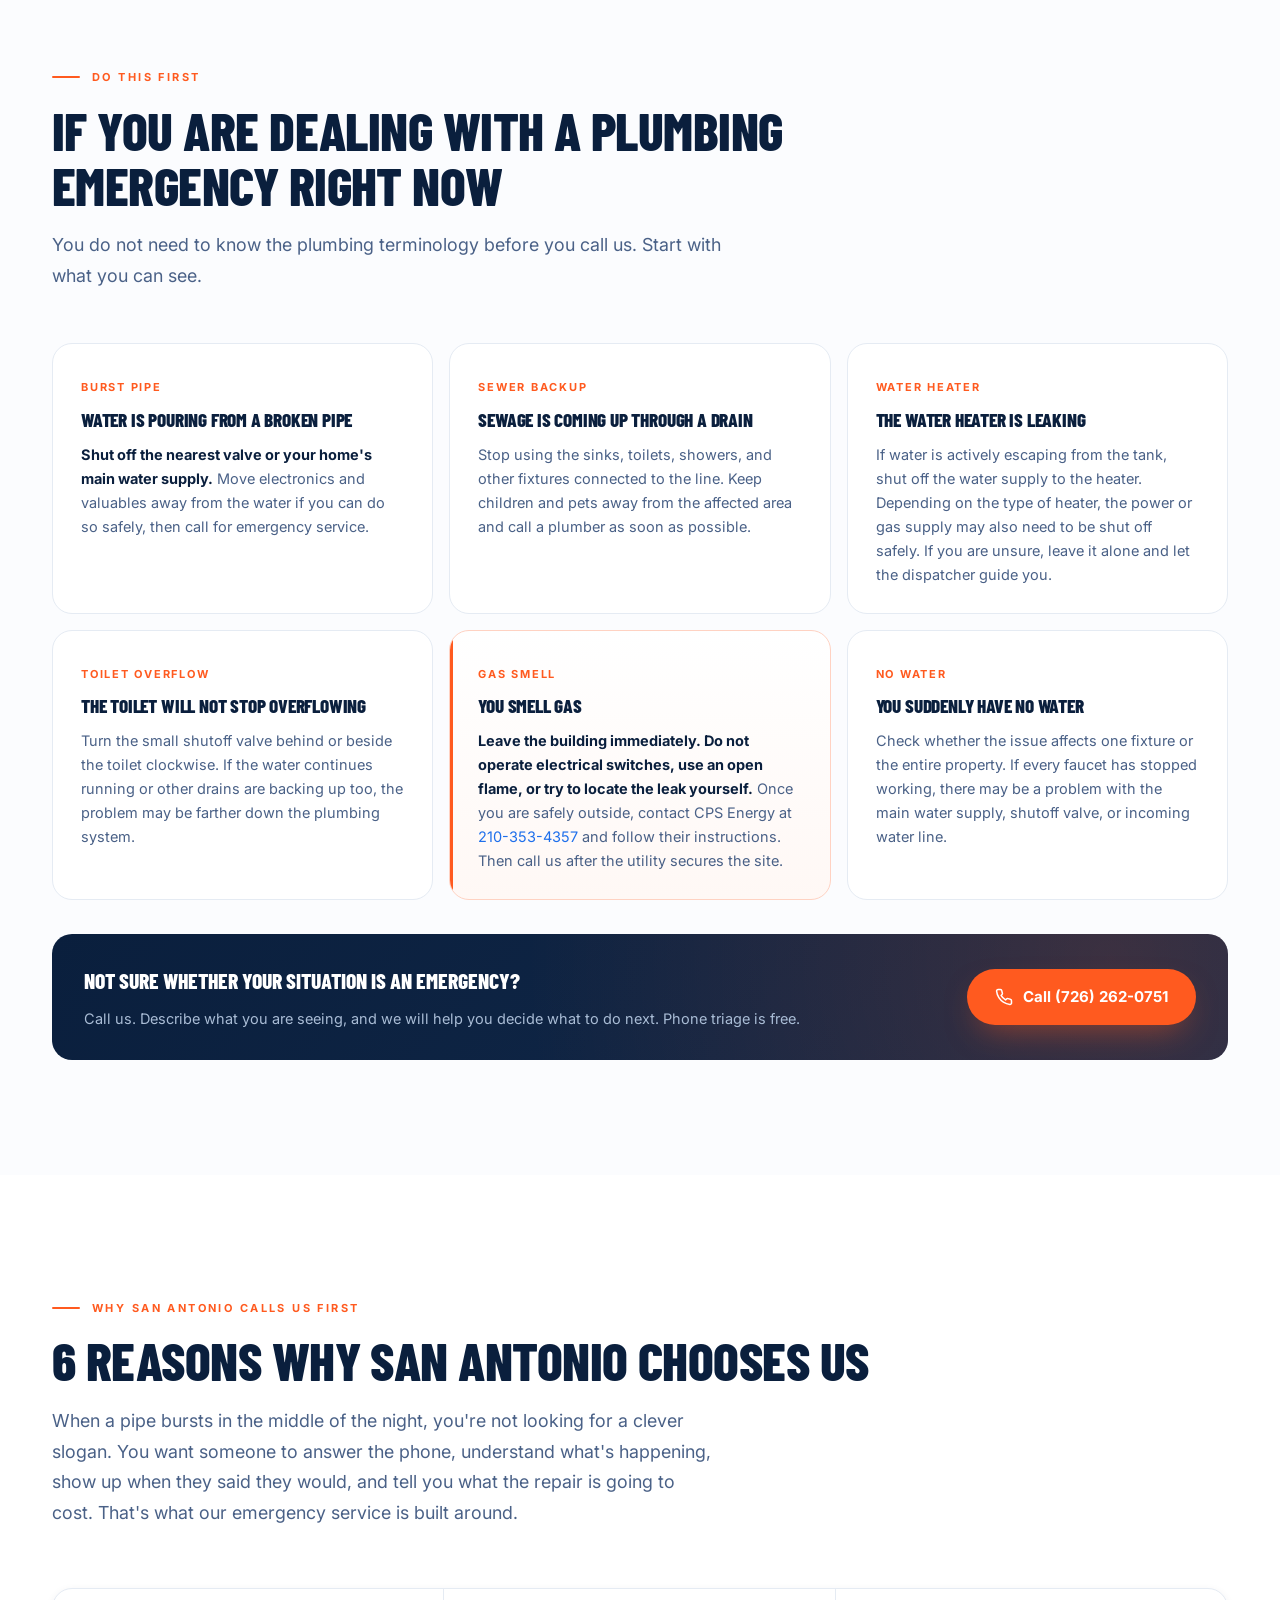
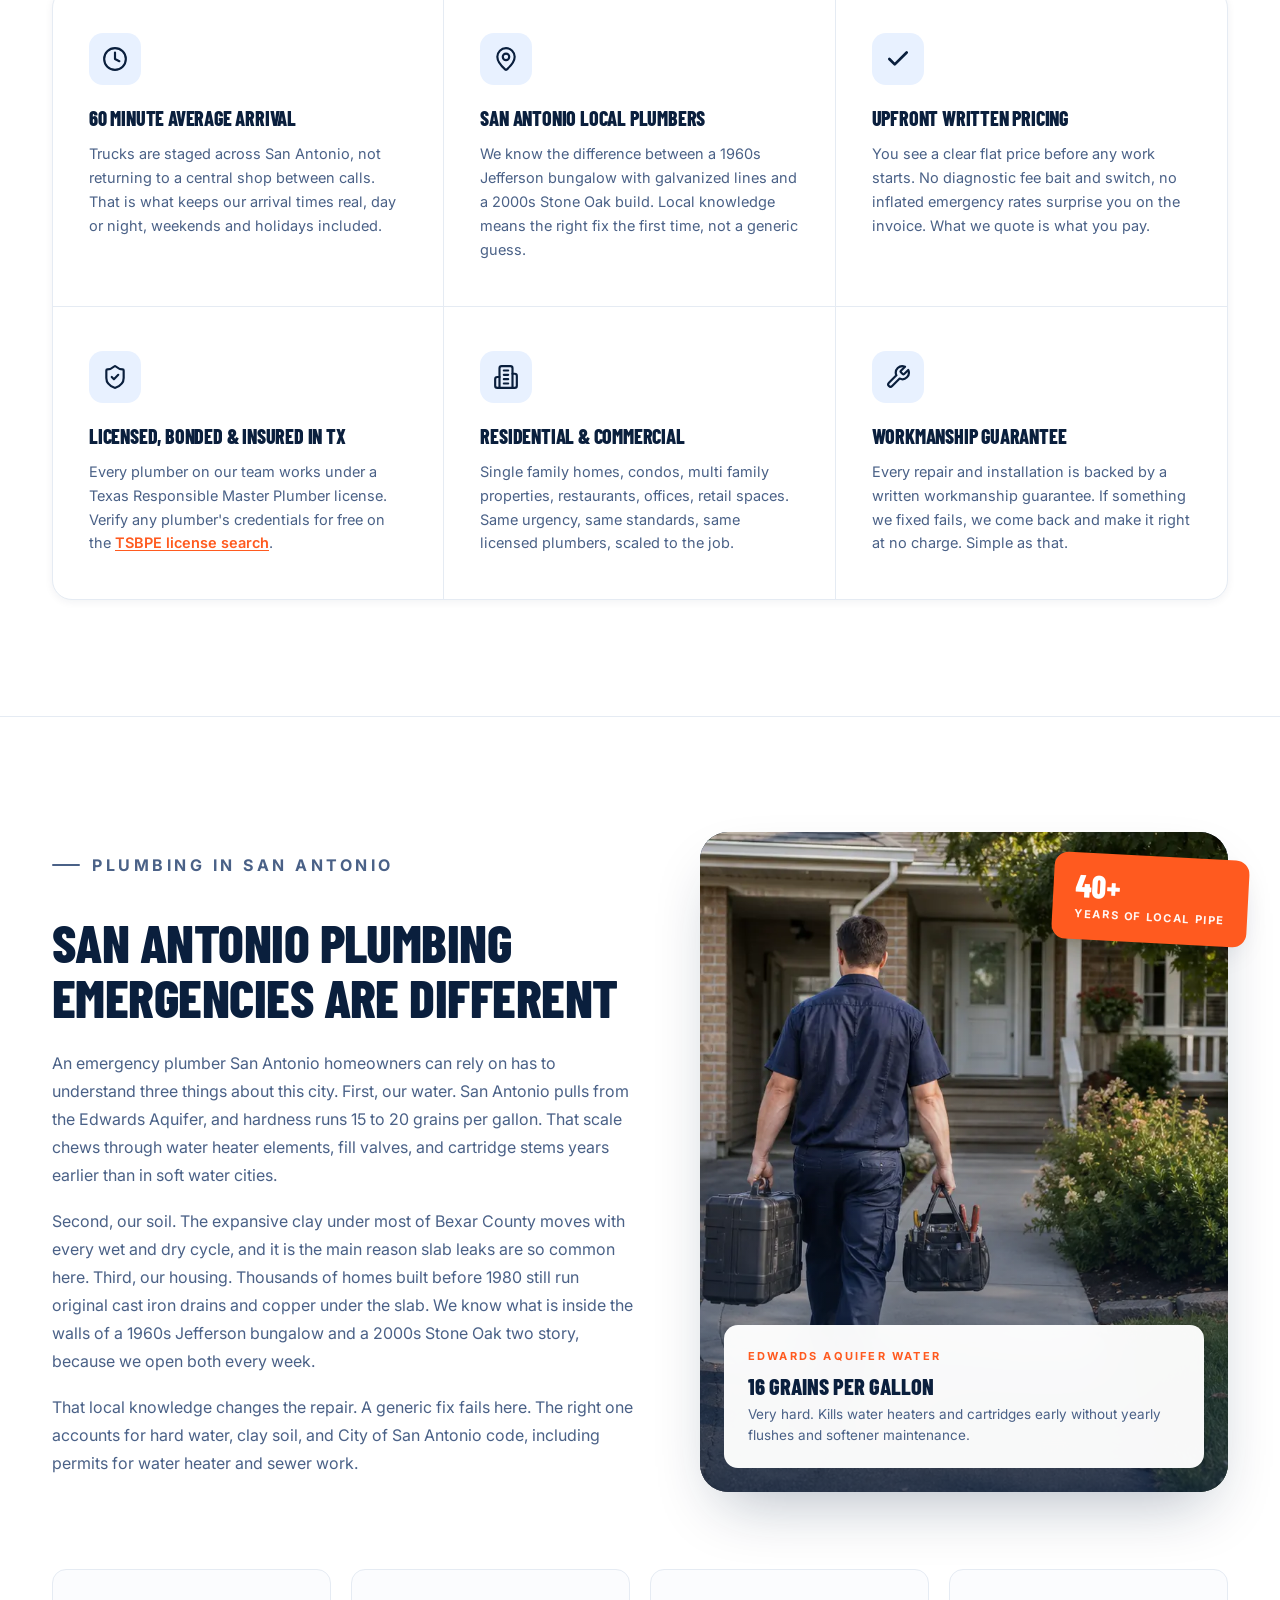
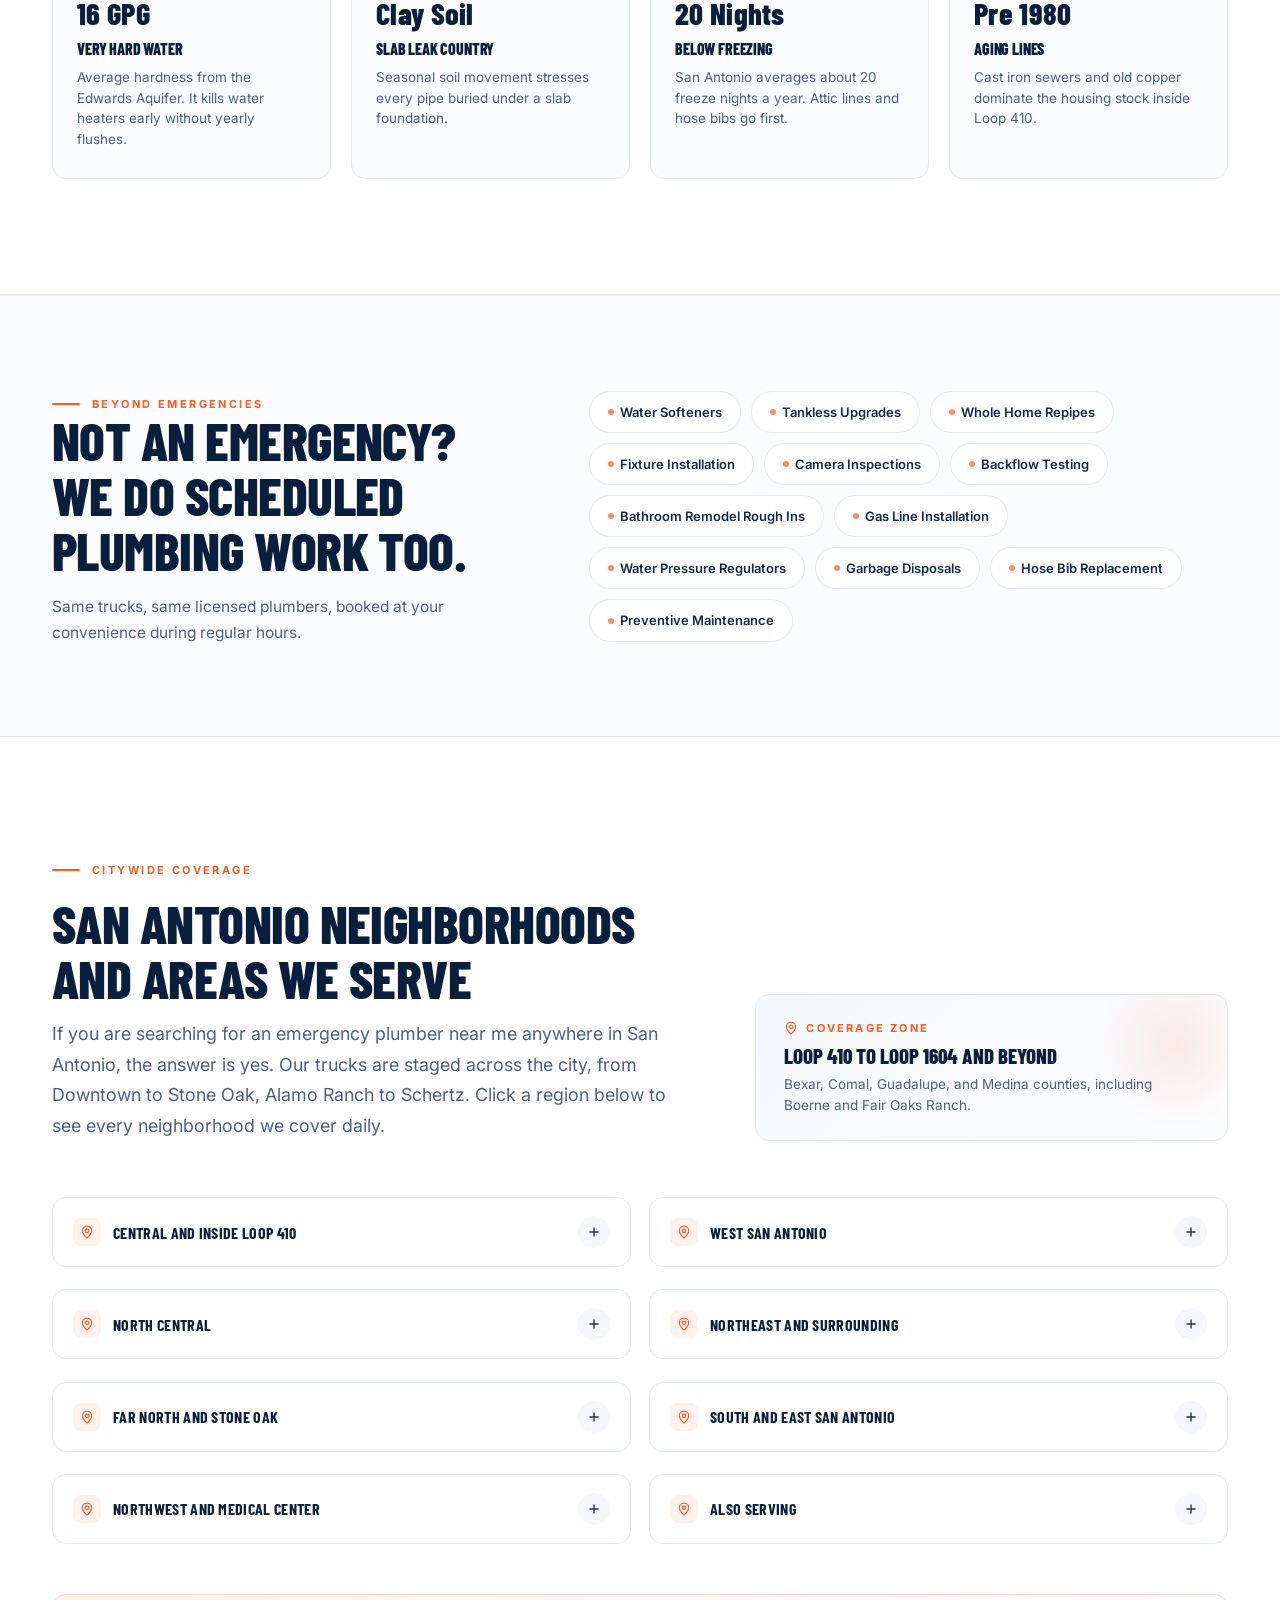
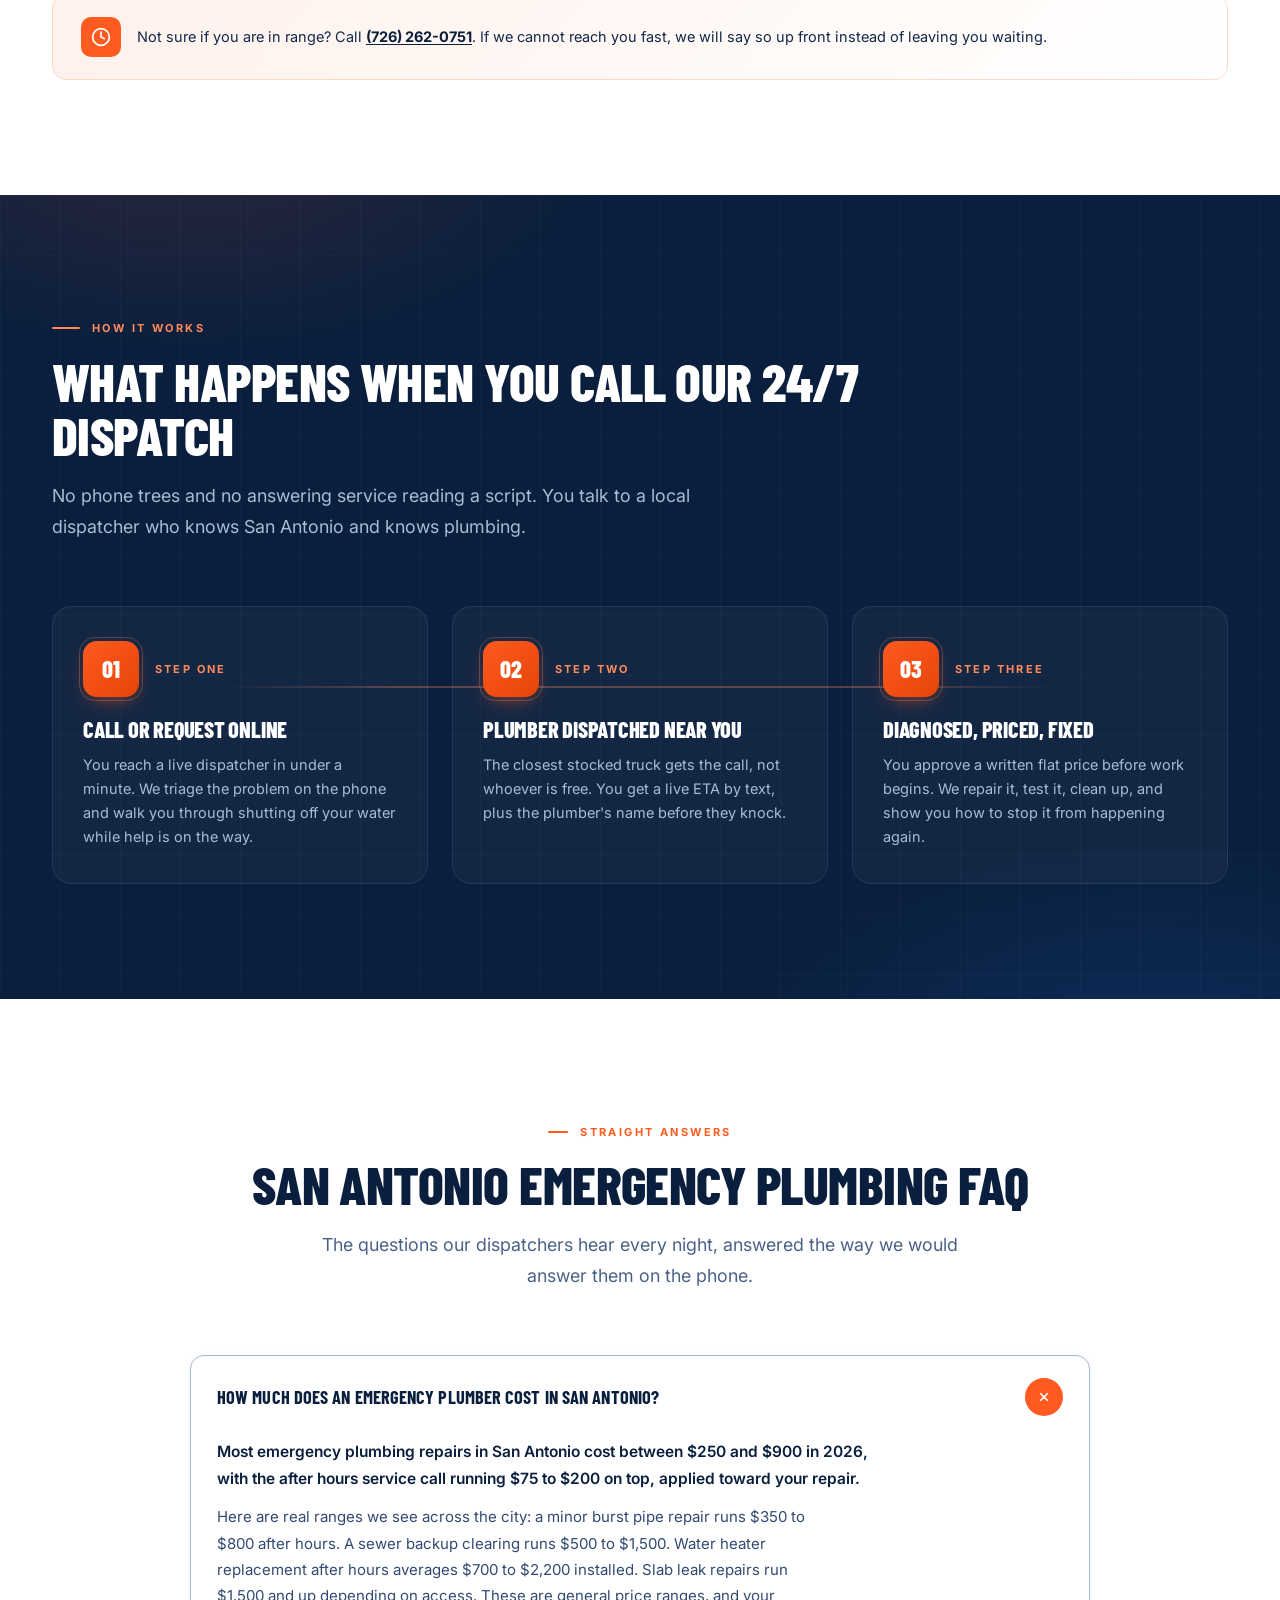
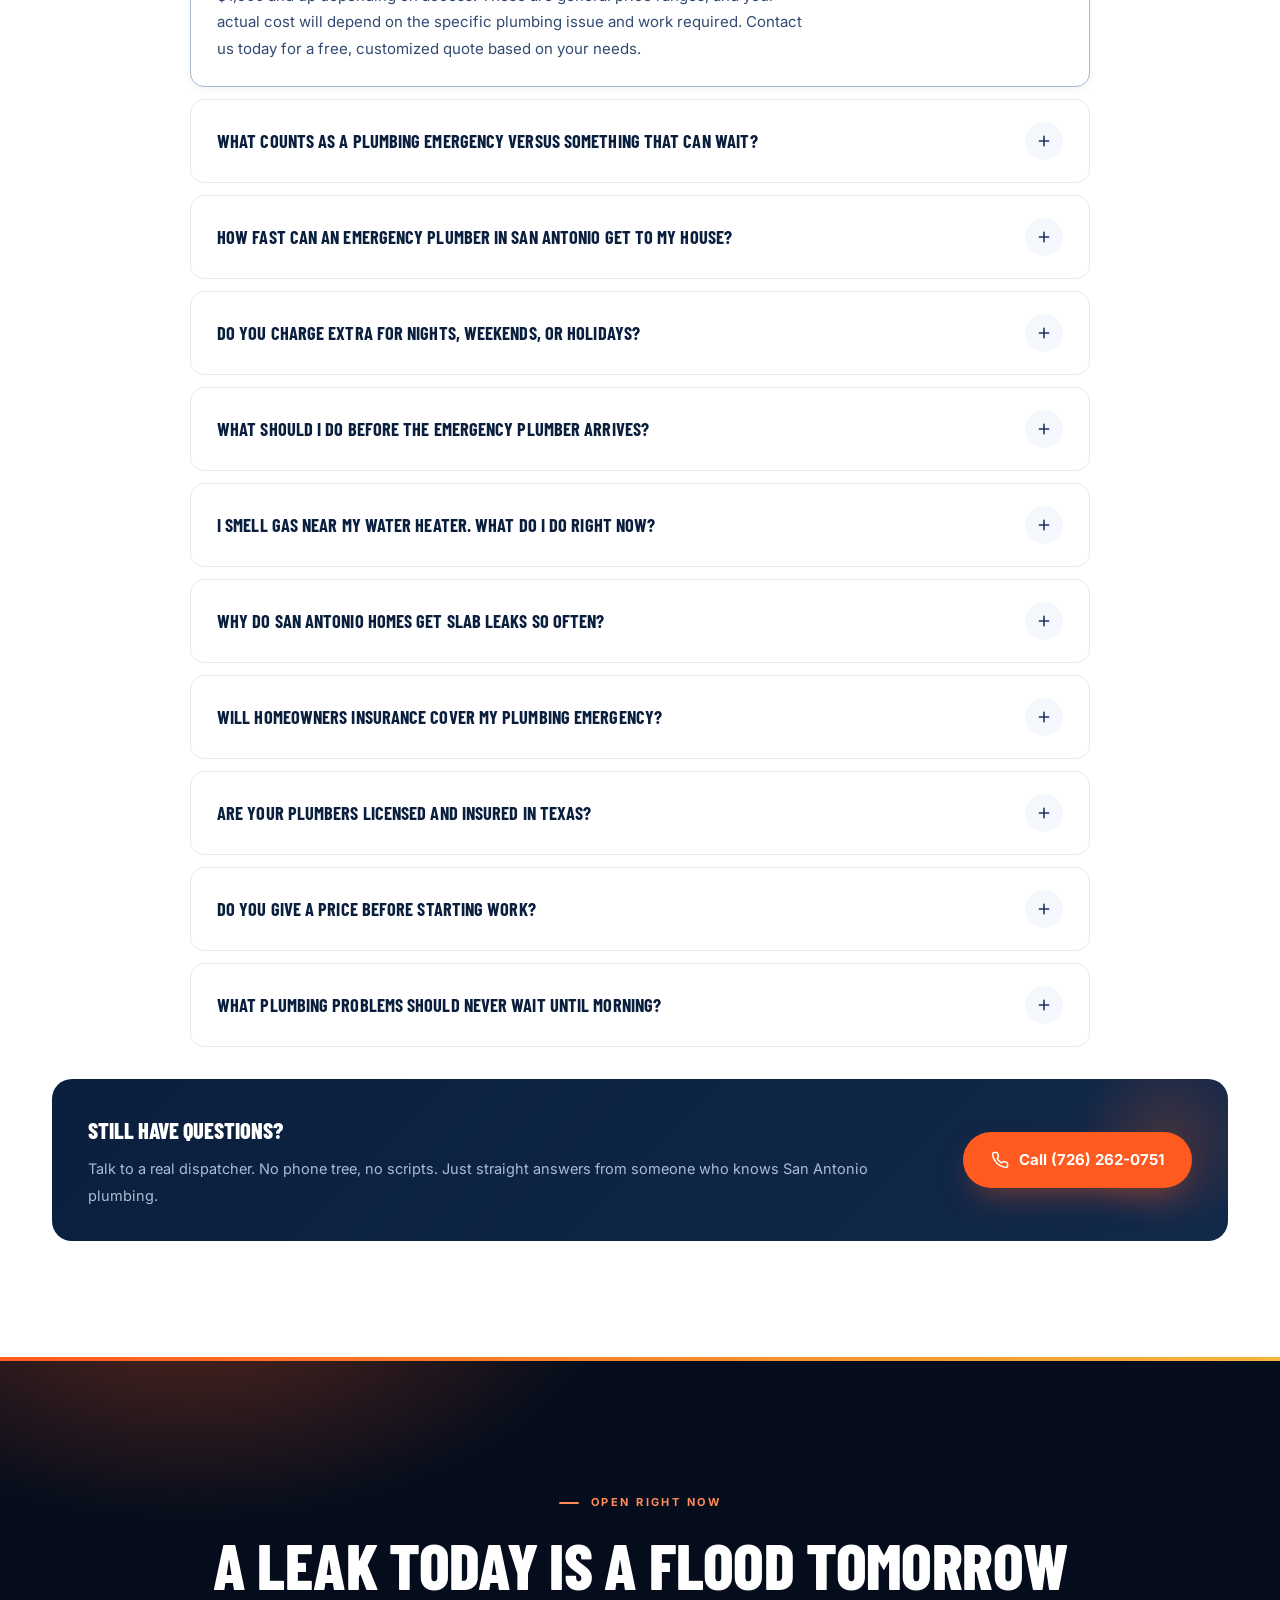
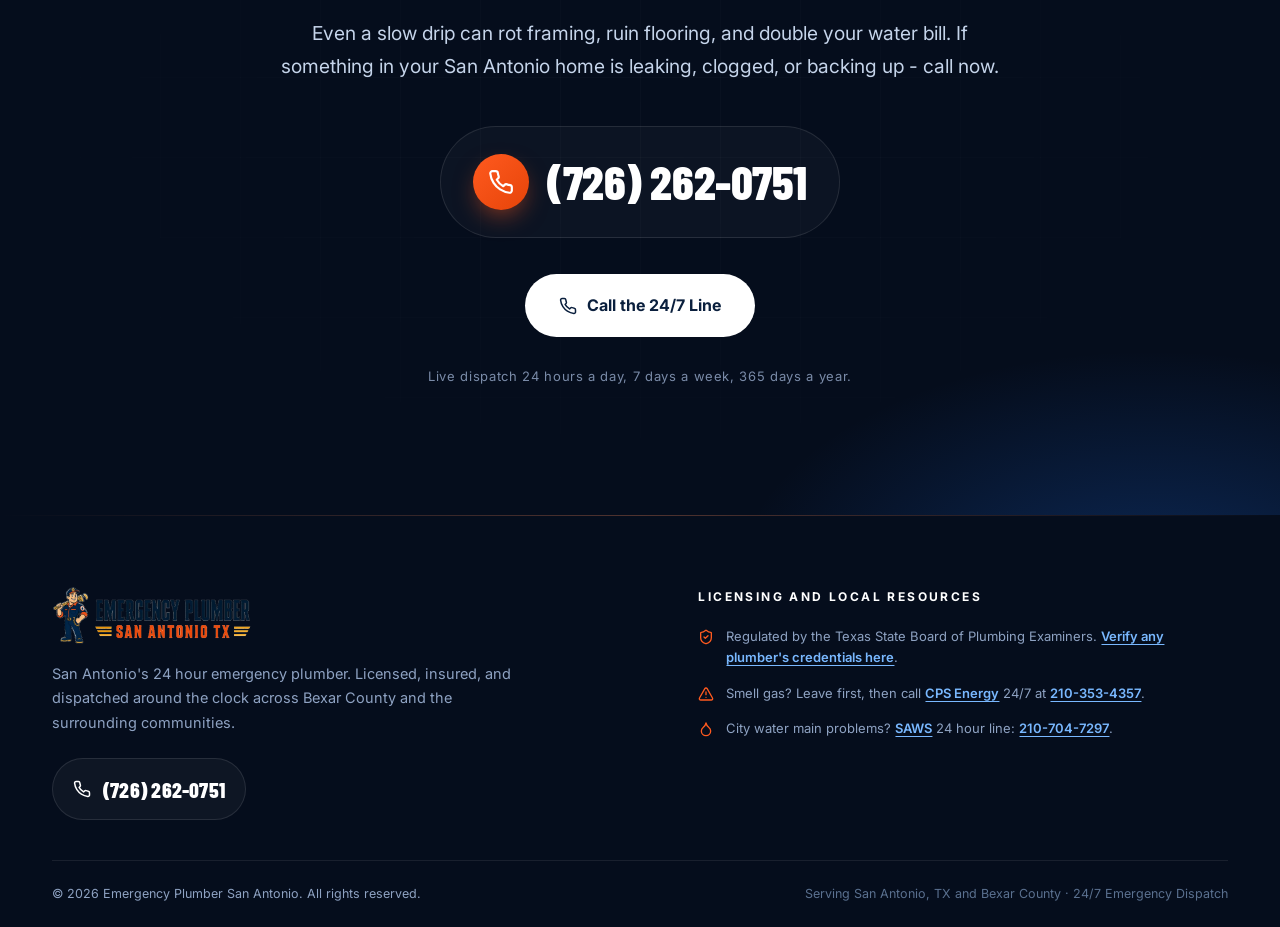
==== commit 8d828ac0: "Remove the reviews from home page, remove all of it links from the headers, fix other header links i" ====
--- a/index.html
+++ b/index.html
@@ -86,7 +86,6 @@
         <li><a href="#areas">Service Areas</a></li>
         <li><a href="#why-us">Why Us</a></li>
         <li><a href="#process">Process</a></li>
-        <li><a href="#reviews">Reviews</a></li>
         <li><a href="#faq">FAQ</a></li>
       </ul>
     </nav>
@@ -695,124 +694,6 @@
 </section>
 
 
-<!-- ============ REVIEWS ============ -->
-<section class="sec reviews" id="reviews">
-  <div class="container">
-    <div class="reviews-head">
-      <div class="reveal">
-        <p class="eyebrow">Recent Reviews</p>
-        <h2 style="margin-top:16px">What San Antonio Homeowners Say</h2>
-      </div>
-      
-      <!-- New Arrow Controls -->
-      <div class="rev-controls reveal" style="--d:.08s">
-        <button id="revPrev" aria-label="Previous reviews">
-          <svg aria-hidden="true" viewBox="0 0 24 24" fill="none" stroke="currentColor" stroke-width="2" stroke-linecap="round" stroke-linejoin="round"><path d="m15 18-6-6 6-6"/></svg>
-        </button>
-        <button id="revNext" aria-label="Next reviews">
-          <svg aria-hidden="true" viewBox="0 0 24 24" fill="none" stroke="currentColor" stroke-width="2" stroke-linecap="round" stroke-linejoin="round"><path d="m9 18 6-6-6-6"/></svg>
-        </button>
-      </div>
-    </div>
-
-
-
-    <div class="rev-slider reveal">
-      <div class="rev-track" id="revTrack">
-        <!-- Exact same reviews, just inside the track now -->
-        <article class="rev">
-          <div class="rev-top">
-            <div class="stars" aria-hidden="true">
-              <svg><use href="#i-star"/></svg><svg><use href="#i-star"/></svg><svg><use href="#i-star"/></svg><svg><use href="#i-star"/></svg><svg><use href="#i-star"/></svg>
-            </div>
-            <span class="rev-date">September 2026</span>
-          </div>
-          <blockquote>A supply line burst behind our washer at 2 in the morning and water was running into the hallway. The dispatcher talked me through the main shut off while the truck drove over. Arrived in about 35 minutes, cut out the bad section, and had us back on before sunrise. The price matched the quote exactly.</blockquote>
-          <span class="rev-tag">Burst pipe repair</span>
-          <div class="rev-who">
-            <span class="avatar" aria-hidden="true">M</span>
-            <div><span class="who-name">Marisol G.</span><span class="who-loc">Stone Oak, San Antonio, TX</span></div>
-          </div>
-        </article>
-
-        <article class="rev">
-          <div class="rev-top">
-            <div class="stars" aria-hidden="true">
-              <svg><use href="#i-star"/></svg><svg><use href="#i-star"/></svg><svg><use href="#i-star"/></svg><svg><use href="#i-star"/></svg><svg><use href="#i-star"/></svg>
-            </div>
-            <span class="rev-date">September 2026</span>
-          </div>
-          <blockquote>Our water heater split at the seam on a Sunday morning. Two other companies said Monday at the earliest. These guys answered on the second ring, had a new 50 gallon installed by 3 p.m., and handled the permit. They also showed me the sediment that came out of the old tank. San Antonio hard water is real.</blockquote>
-          <span class="rev-tag">Water heater replacement</span>
-          <div class="rev-who">
-            <span class="avatar" aria-hidden="true">D</span>
-            <div><span class="who-name">Derek W.</span><span class="who-loc">Alamo Ranch, San Antonio, TX</span></div>
-          </div>
-        </article>
-
-        <article class="rev">
-          <div class="rev-top">
-            <div class="stars" aria-hidden="true">
-              <svg><use href="#i-star"/></svg><svg><use href="#i-star"/></svg><svg><use href="#i-star"/></svg><svg><use href="#i-star"/></svg><svg><use href="#i-star"/></svg>
-            </div>
-            <span class="rev-date">August 2026</span>
-          </div>
-          <blockquote>1920s house, sewage coming up into the bathtub. Every drain in the house was backing up. They cleared the main line that night and ran a camera that showed roots in the old clay pipe at two joints. Gave me the footage for my records and a written quote for the permanent repair. No pressure either way.</blockquote>
-          <span class="rev-tag">Sewer backup</span>
-          <div class="rev-who">
-            <span class="avatar" aria-hidden="true">L</span>
-            <div><span class="who-name">Leticia R.</span><span class="who-loc">King William, San Antonio, TX</span></div>
-          </div>
-        </article>
-
-        <article class="rev">
-          <div class="rev-top">
-            <div class="stars" aria-hidden="true">
-              <svg><use href="#i-star"/></svg><svg><use href="#i-star"/></svg><svg><use href="#i-star"/></svg><svg><use href="#i-star"/></svg><svg><use href="#i-star"/></svg>
-            </div>
-            <span class="rev-date">August 2026</span>
-          </div>
-          <blockquote>Found a warm stripe across the kitchen floor and our SAWS bill had doubled. They did electronic leak detection and found the hot line leak under the slab within the first hour. Laid out the spot repair and the reroute with prices for each. We chose the reroute and it was done in one day. Insurance packet was ready same week.</blockquote>
-          <span class="rev-tag">Slab leak repair</span>
-          <div class="rev-who">
-            <span class="avatar" aria-hidden="true">J</span>
-            <div><span class="who-name">James H.</span><span class="who-loc">Helotes, TX</span></div>
-          </div>
-        </article>
-
-        <article class="rev">
-          <div class="rev-top">
-            <div class="stars" aria-hidden="true">
-              <svg><use href="#i-star"/></svg><svg><use href="#i-star"/></svg><svg><use href="#i-star"/></svg><svg><use href="#i-star"/></svg><svg><use href="#i-star"/></svg>
-            </div>
-            <span class="rev-date">August 2026</span>
-          </div>
-          <blockquote>Toilet overflowed at midnight with family visiting. The dispatcher told me exactly where the valve was so I could stop the water, and the plumber was there in under an hour. Turned out to be a main line blockage, not the toilet. Cleared it, sanitized the bathroom floor, and put boot covers on without being asked.</blockquote>
-          <span class="rev-tag">Toilet overflow</span>
-          <div class="rev-who">
-            <span class="avatar" aria-hidden="true">A</span>
-            <div><span class="who-name">Angela M.</span><span class="who-loc">Tobin Hill, San Antonio, TX</span></div>
-          </div>
-        </article>
-
-        <article class="rev">
-          <div class="rev-top">
-            <div class="stars" aria-hidden="true">
-              <svg><use href="#i-star"/></svg><svg><use href="#i-star"/></svg><svg><use href="#i-star"/></svg><svg><use href="#i-star"/></svg><svg><use href="#i-star"/></svg>
-            </div>
-            <span class="rev-date">July 2026</span>
-          </div>
-          <blockquote>Smelled gas near the water heater. They told me to call CPS Energy first, which I did, then came out right after the utility secured the meter. Pressure tested the whole system, found a corroded fitting at the flex line, replaced it, and stayed for the inspection so the gas could be turned back on. Very thorough.</blockquote>
-          <span class="rev-tag">Gas line repair</span>
-          <div class="rev-who">
-            <span class="avatar" aria-hidden="true">R</span>
-            <div><span class="who-name">Robert T.</span><span class="who-loc">Leon Valley, TX</span></div>
-          </div>
-        </article>
-      </div>
-    </div>
-  </div>
-</section>
 
 <!-- ============ FAQ ============ -->
 <section class="sec faq" id="faq">
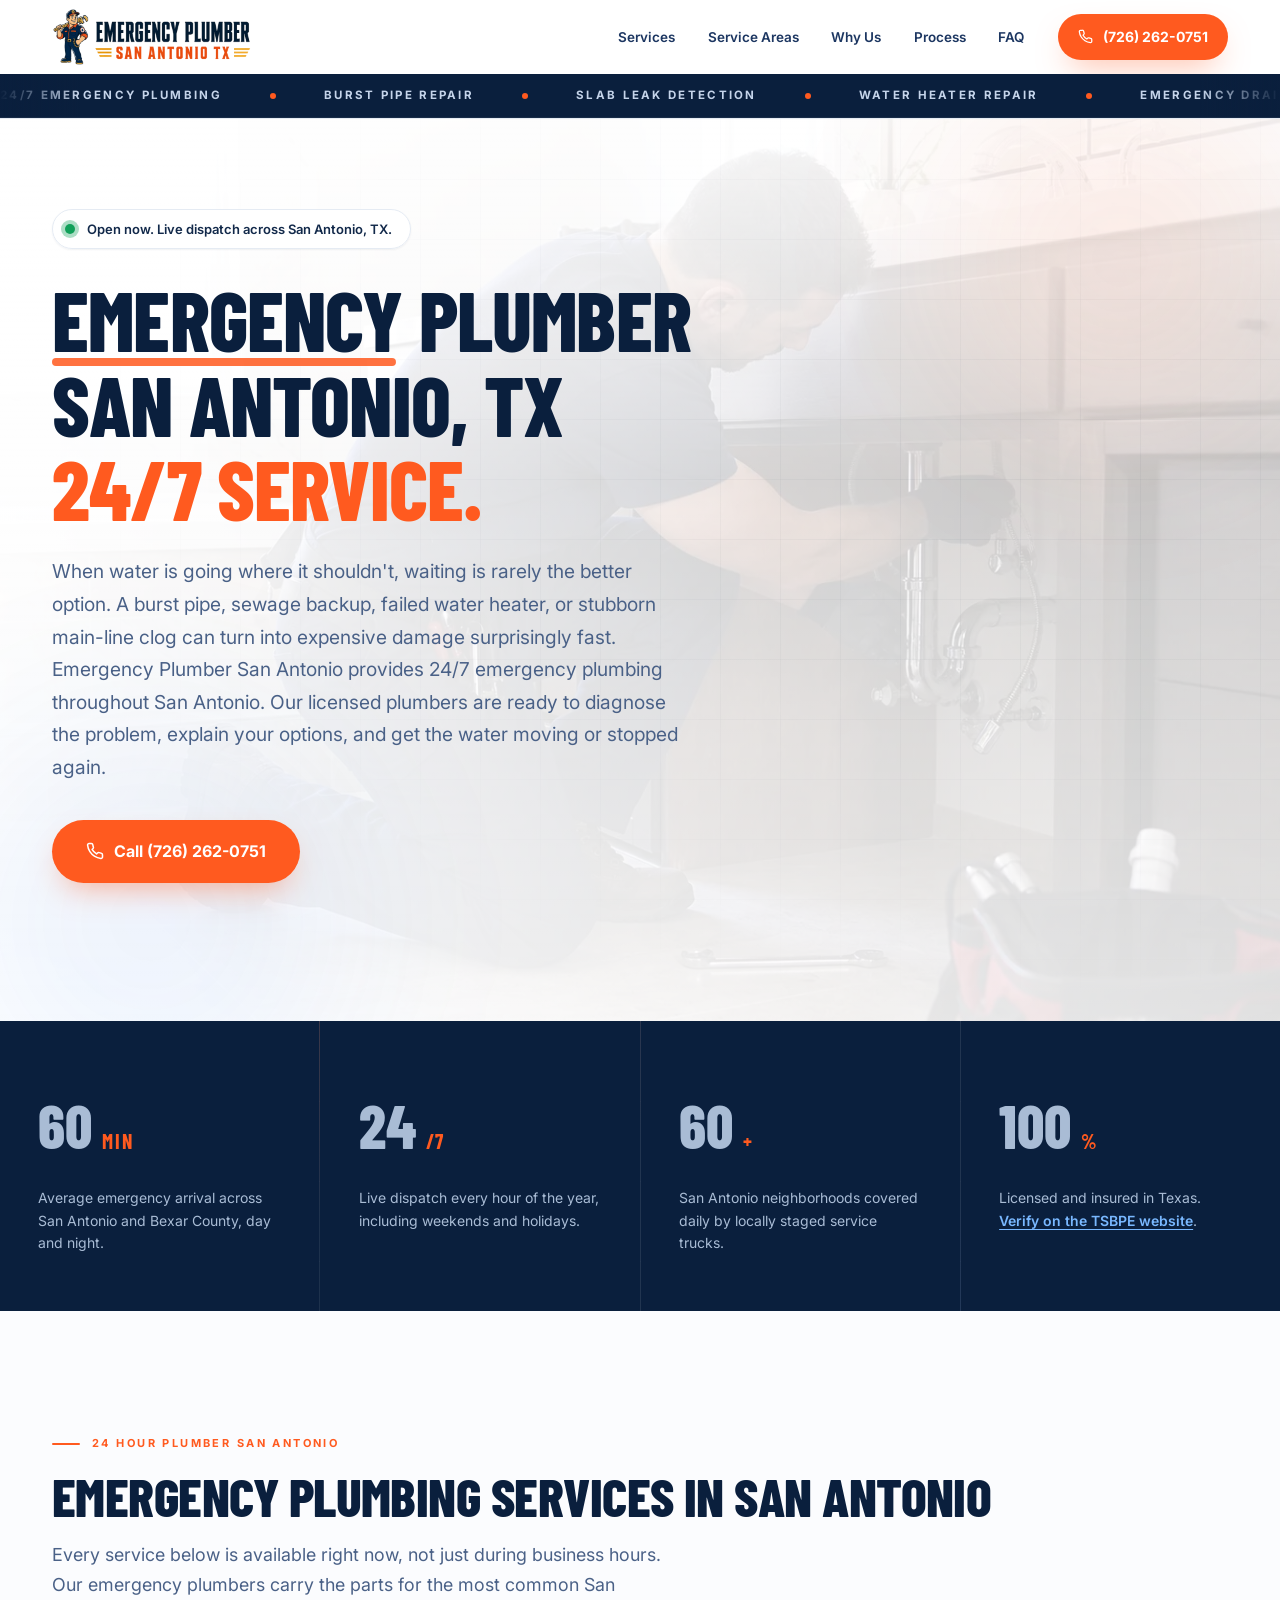
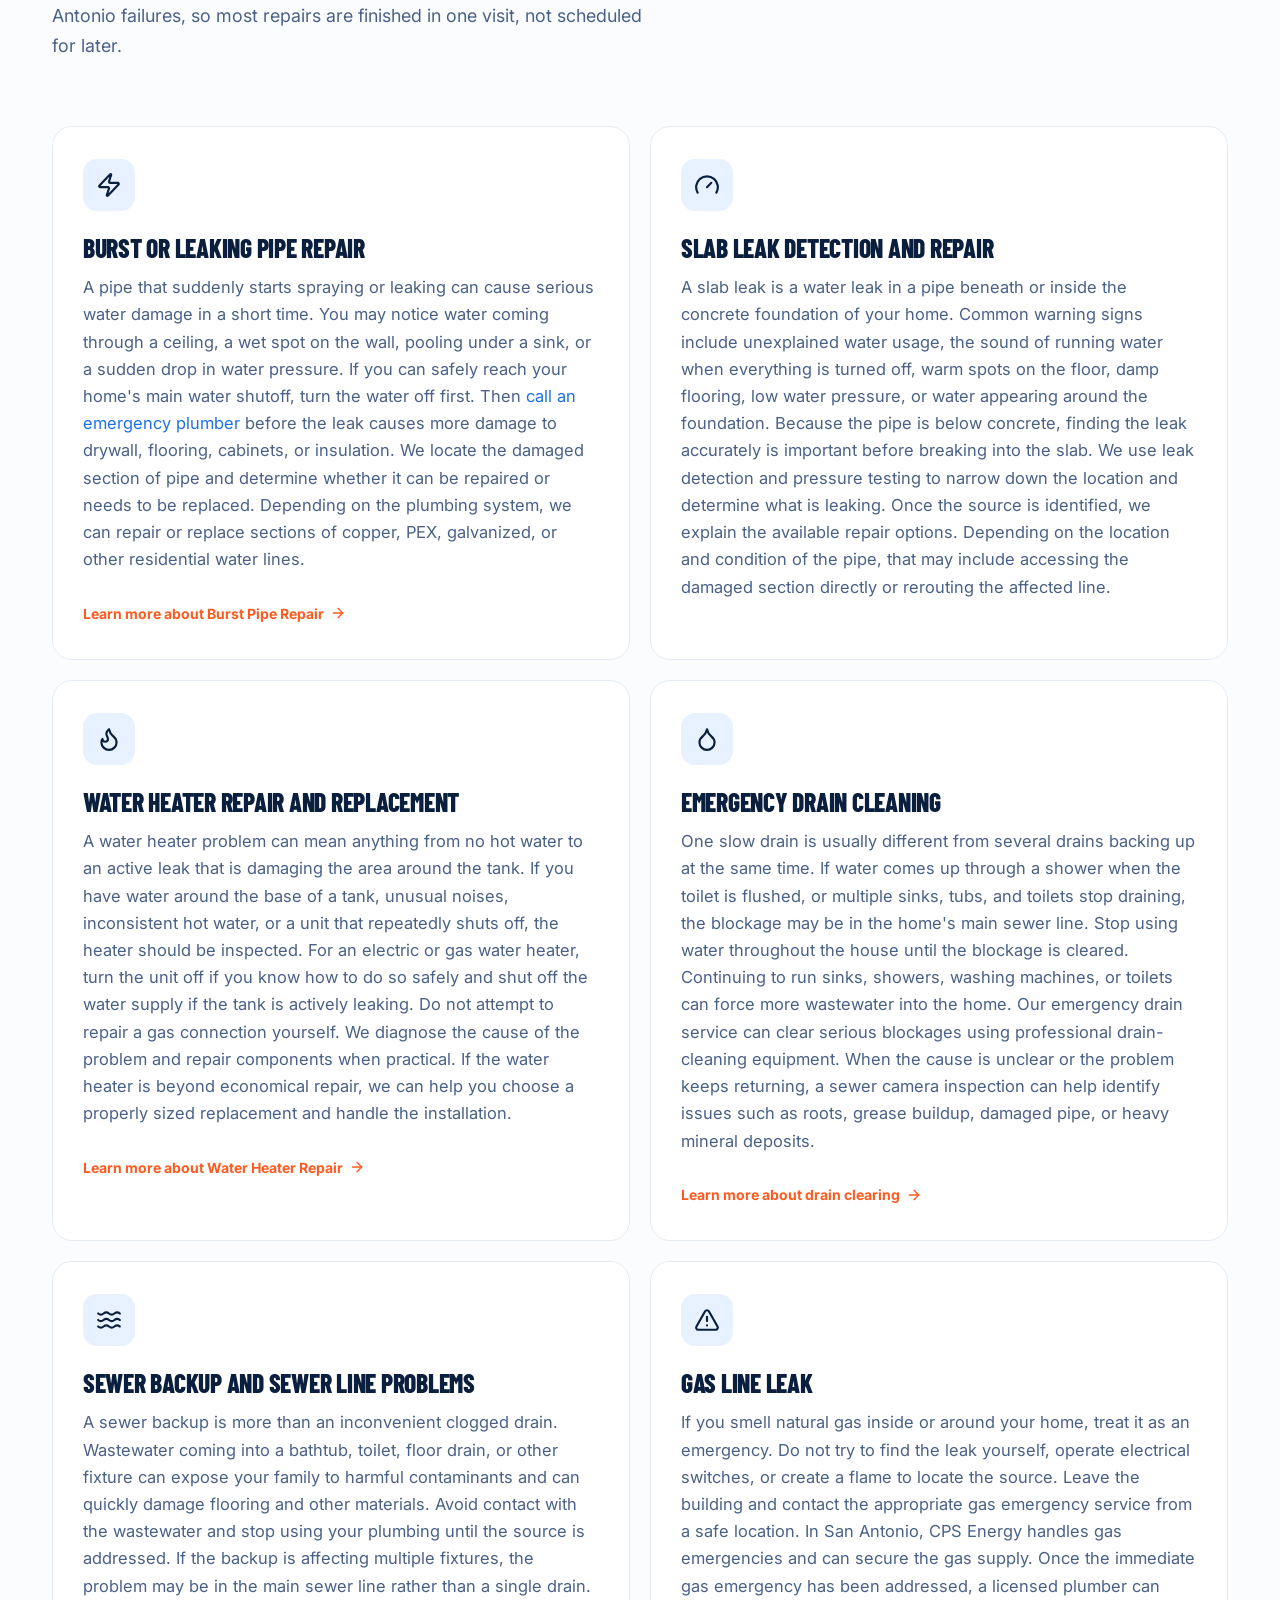
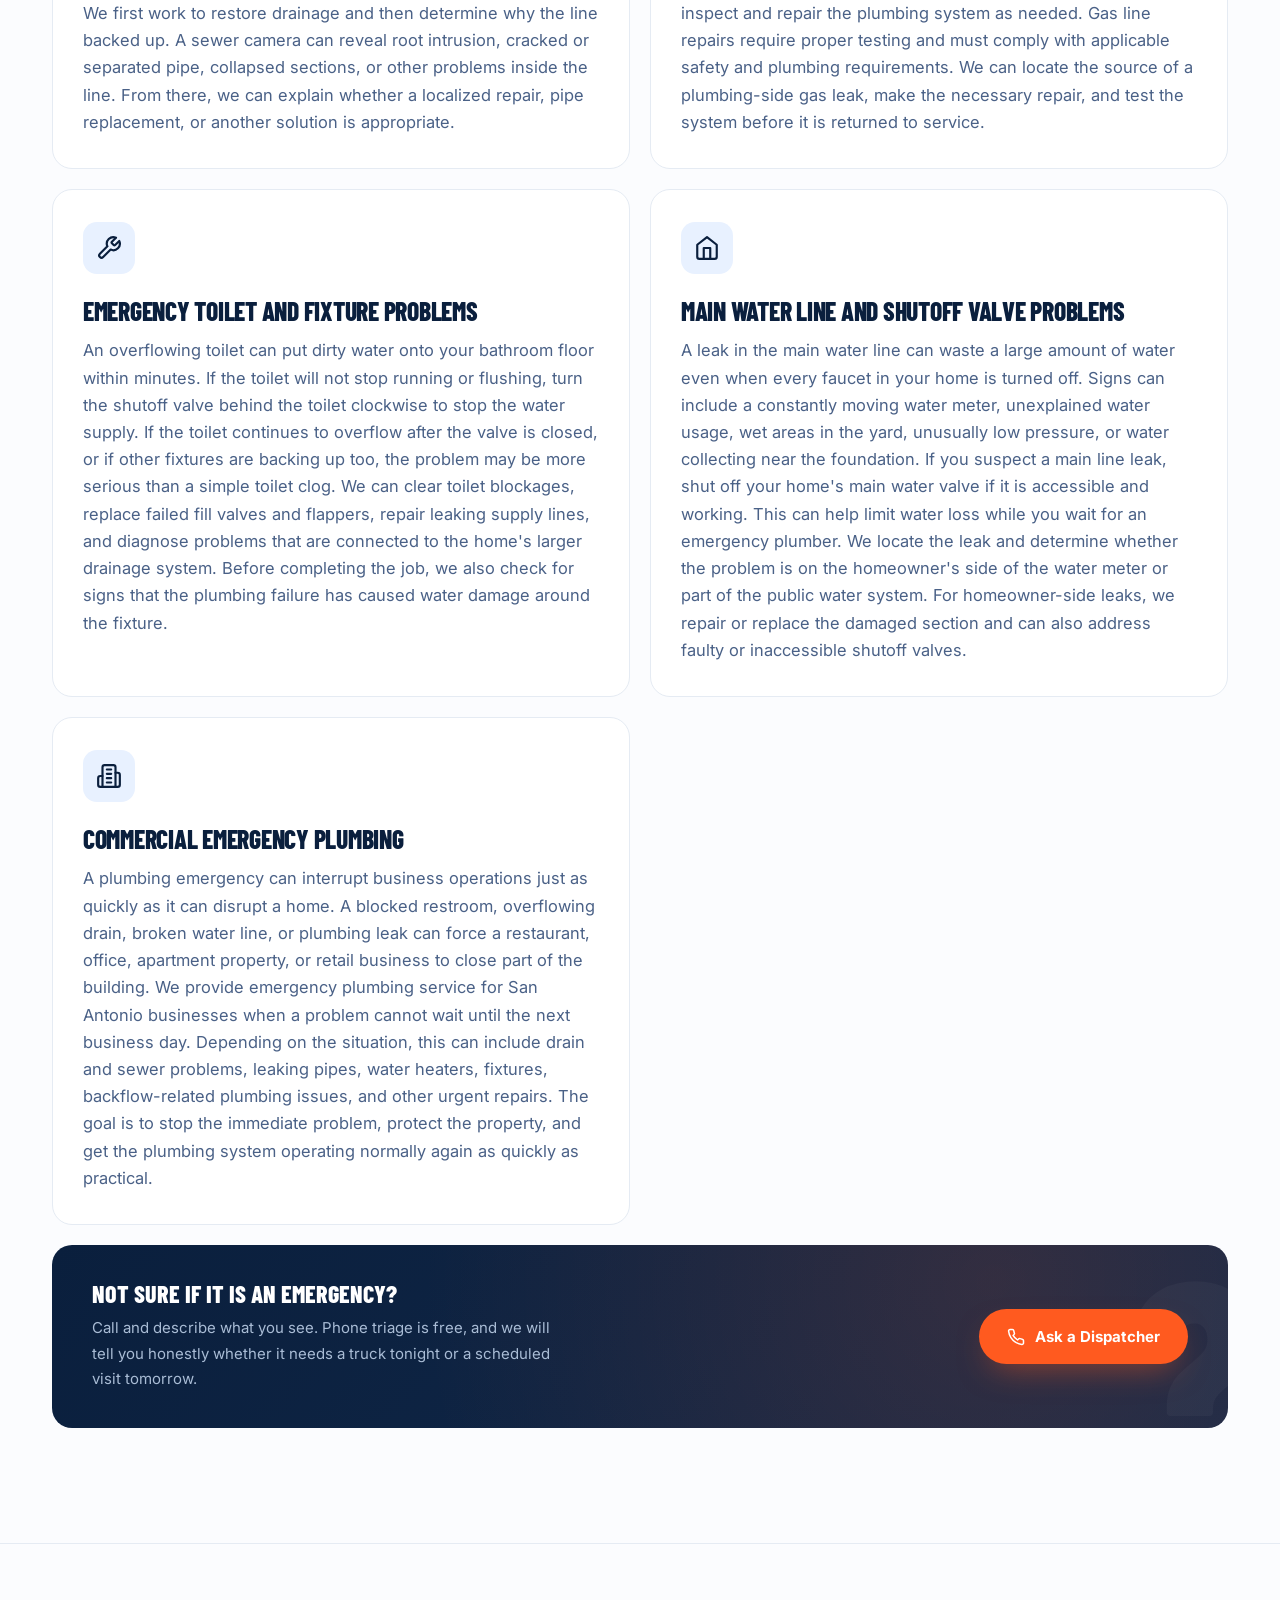
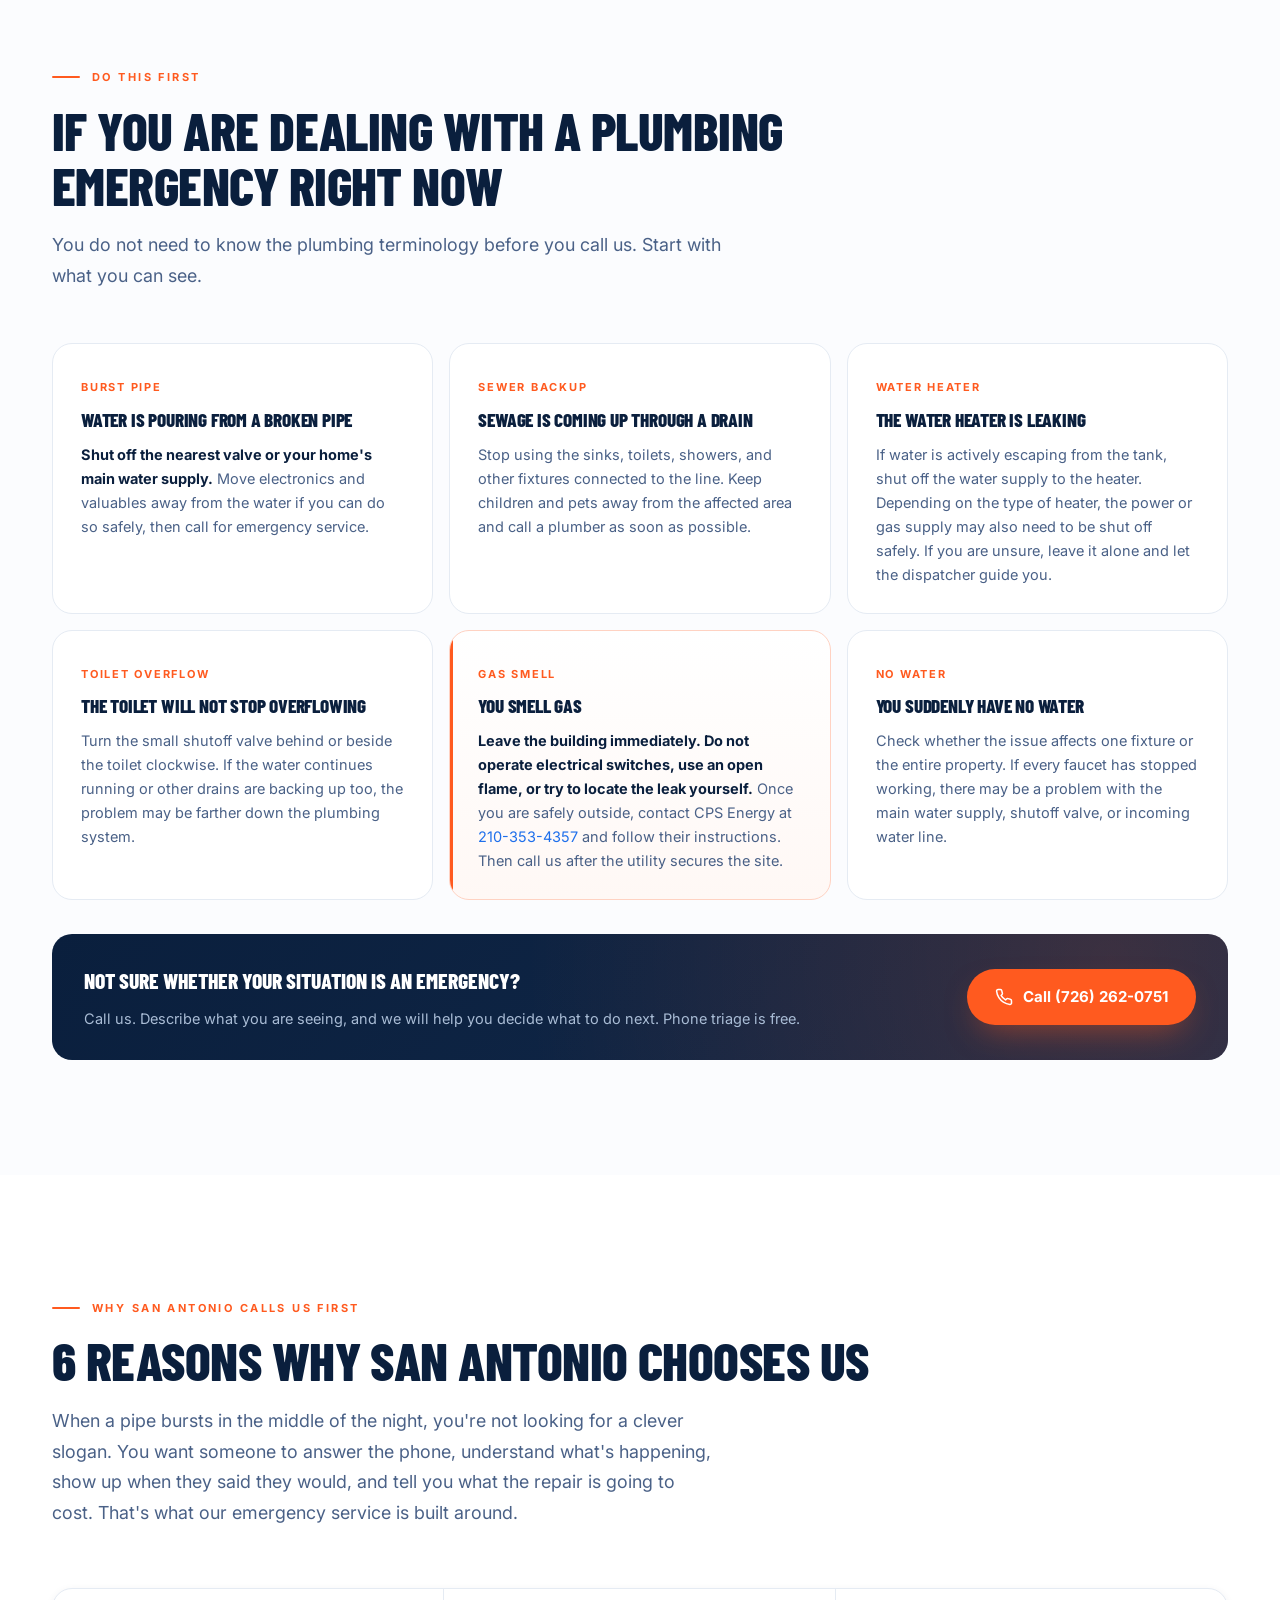
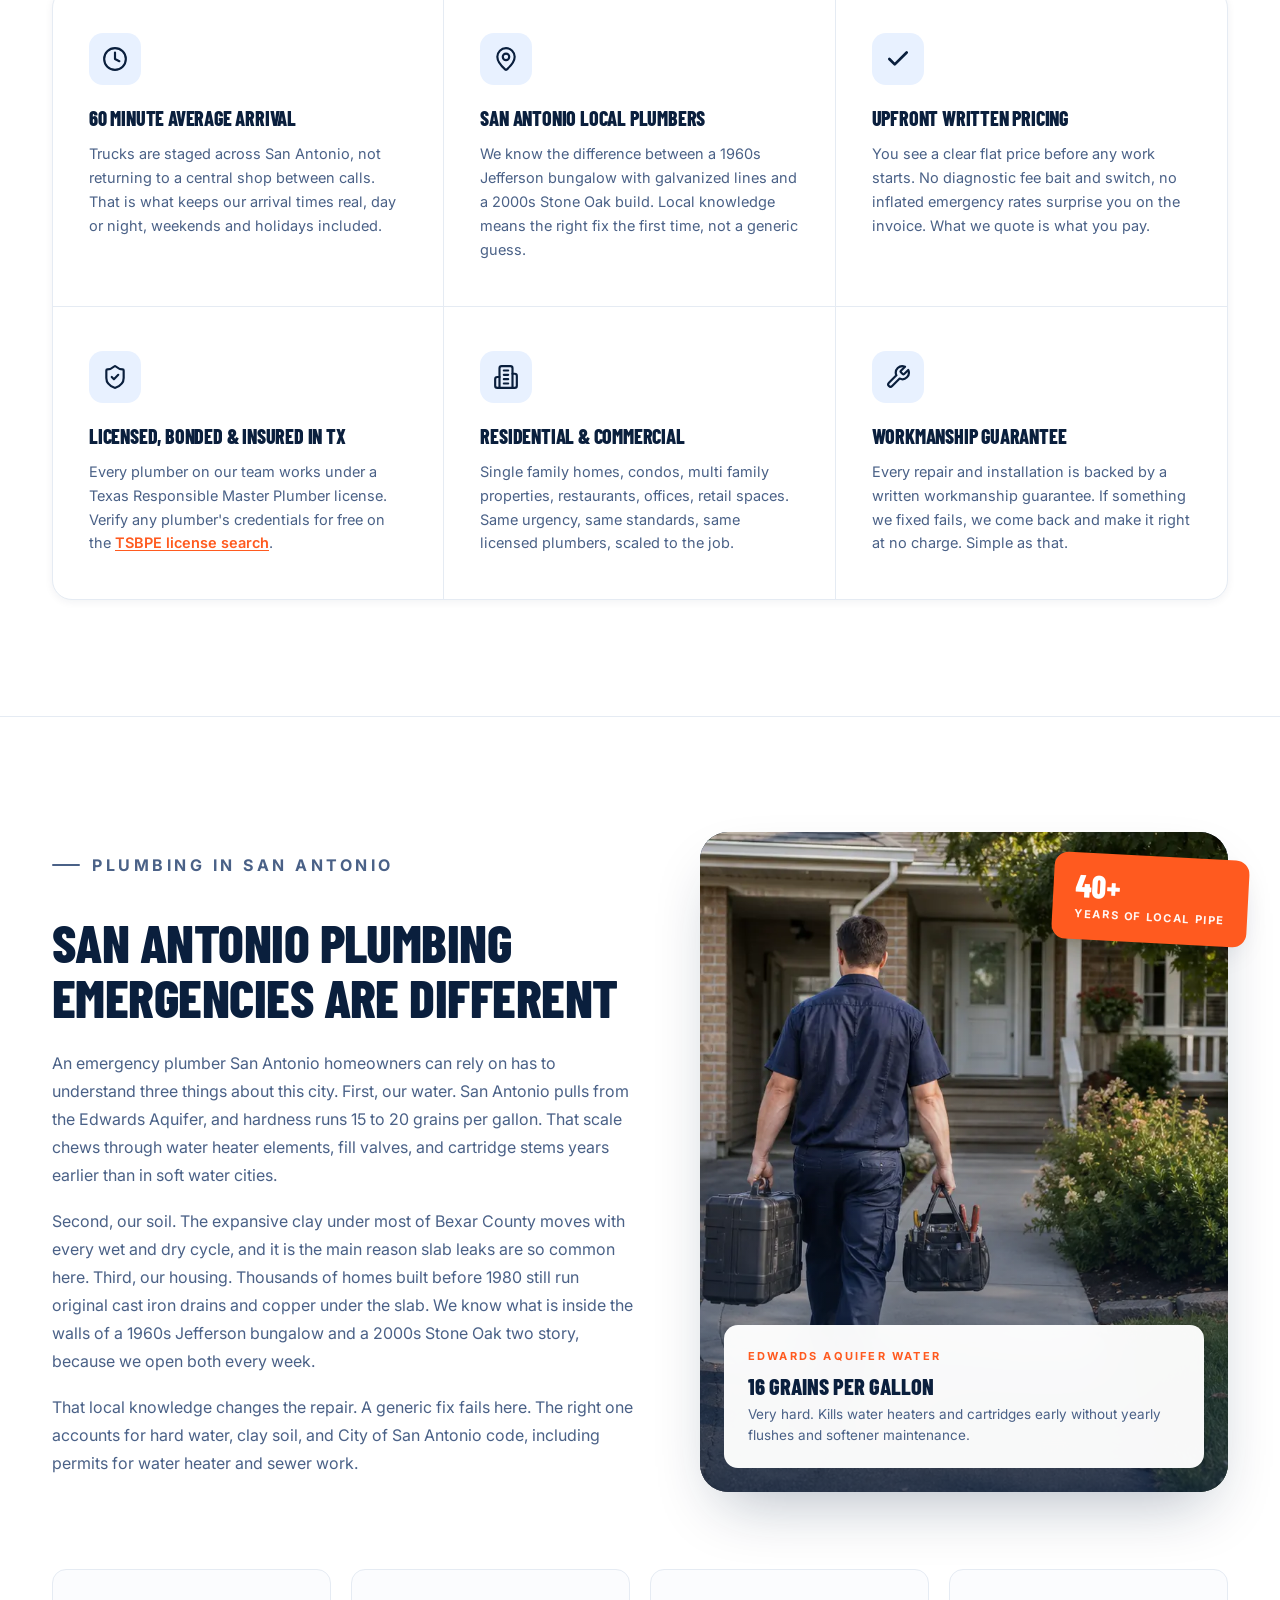
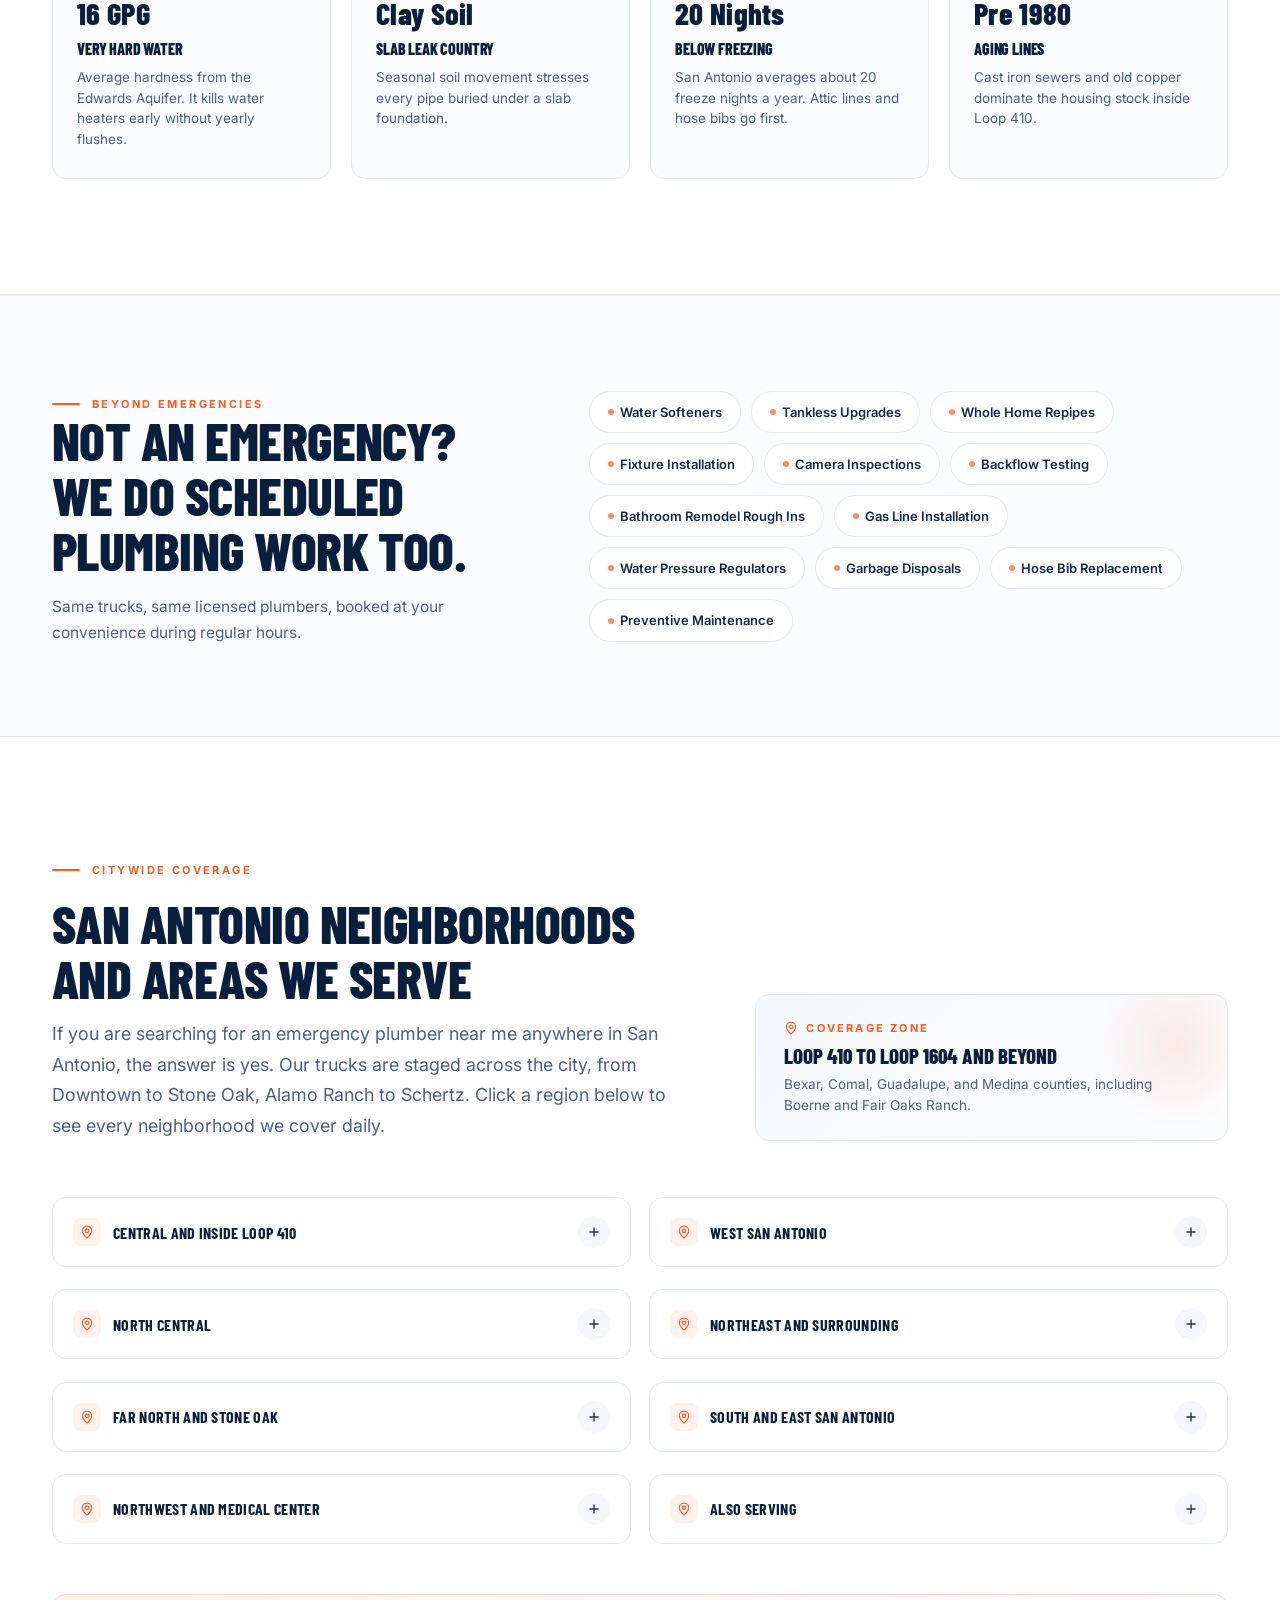
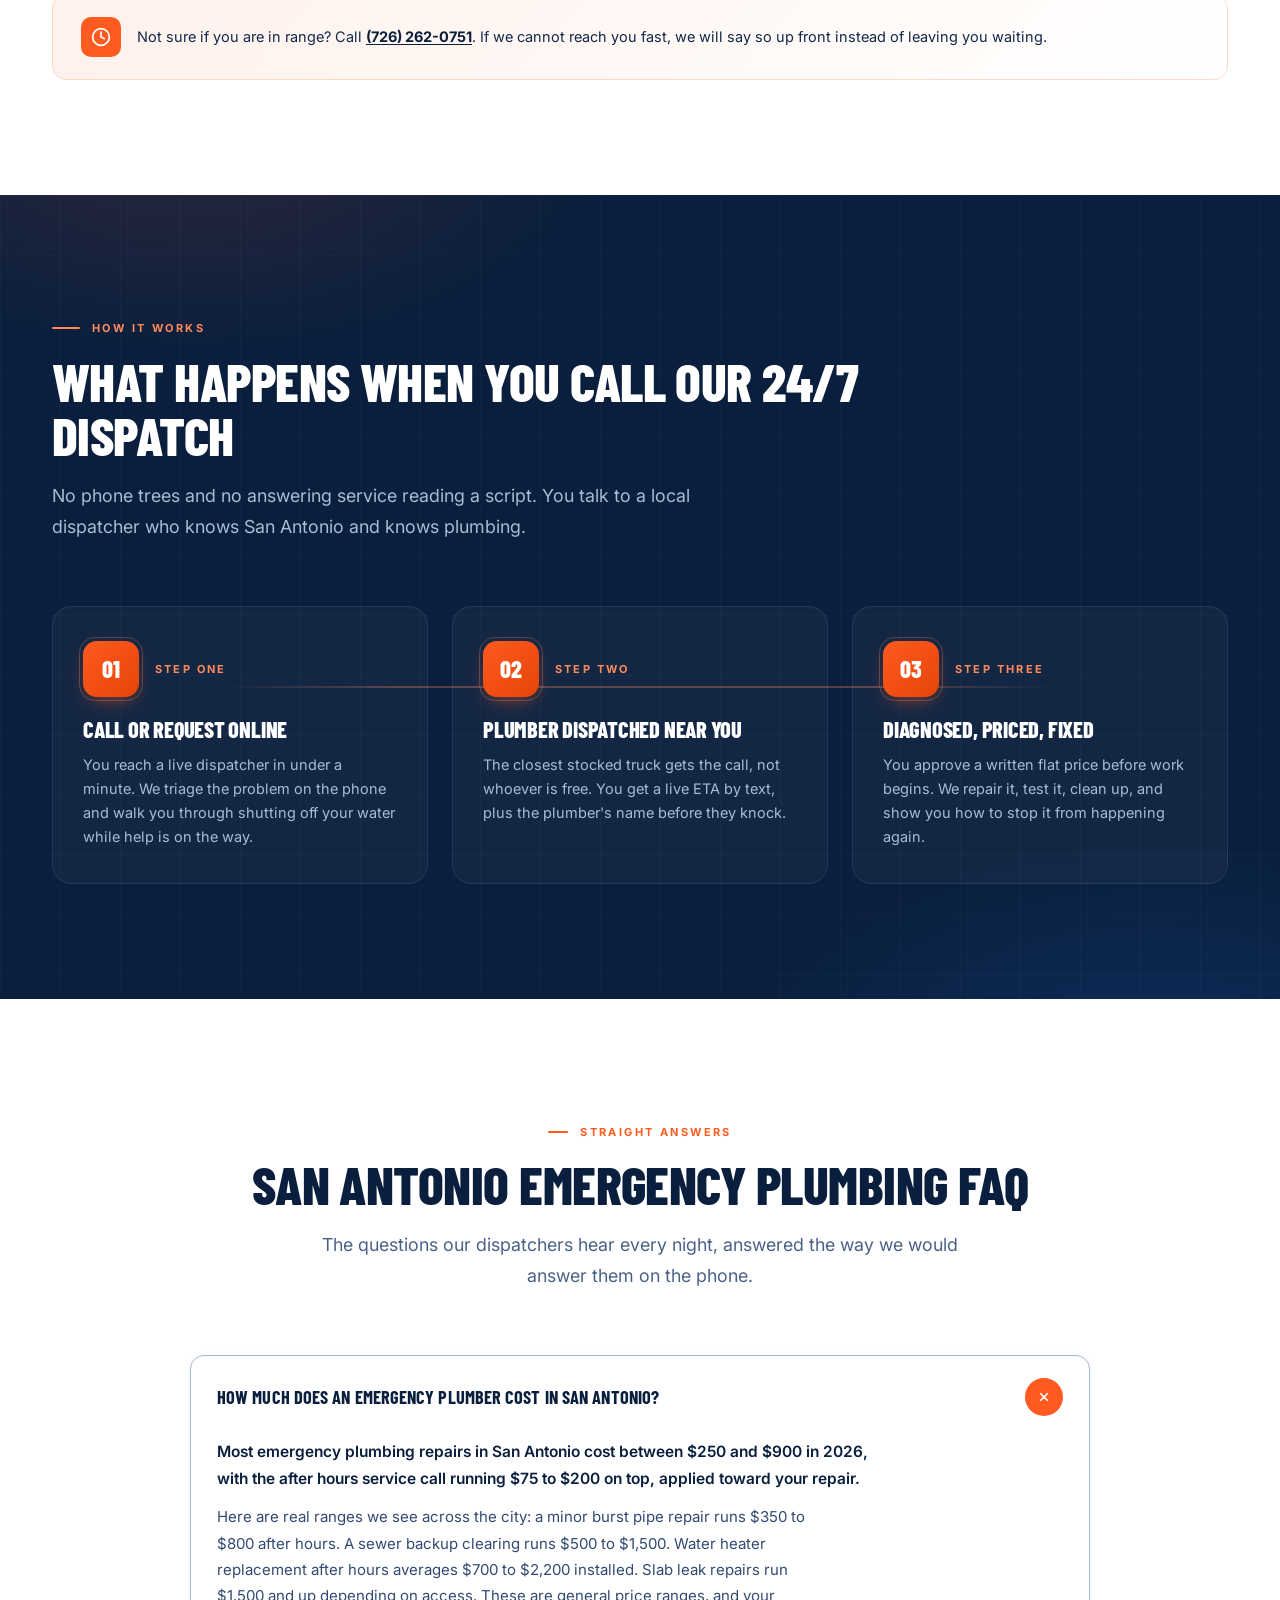
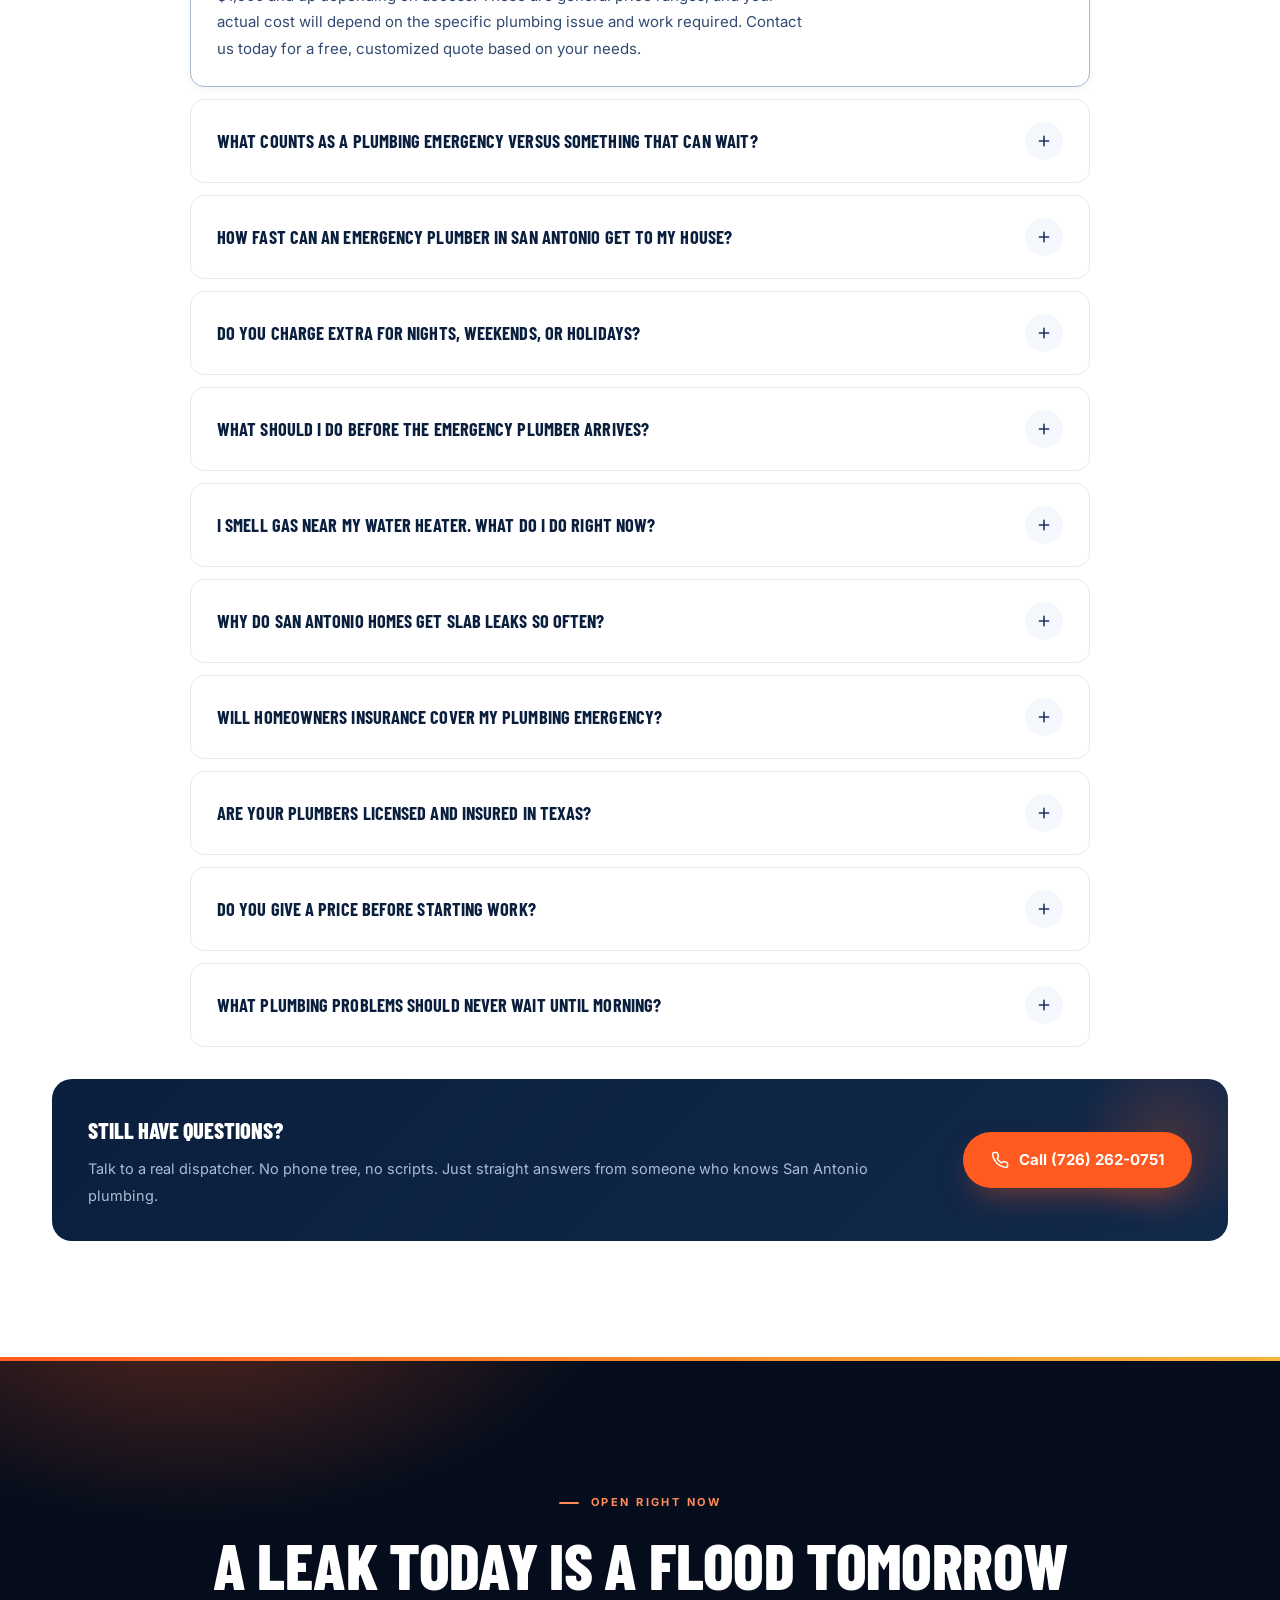
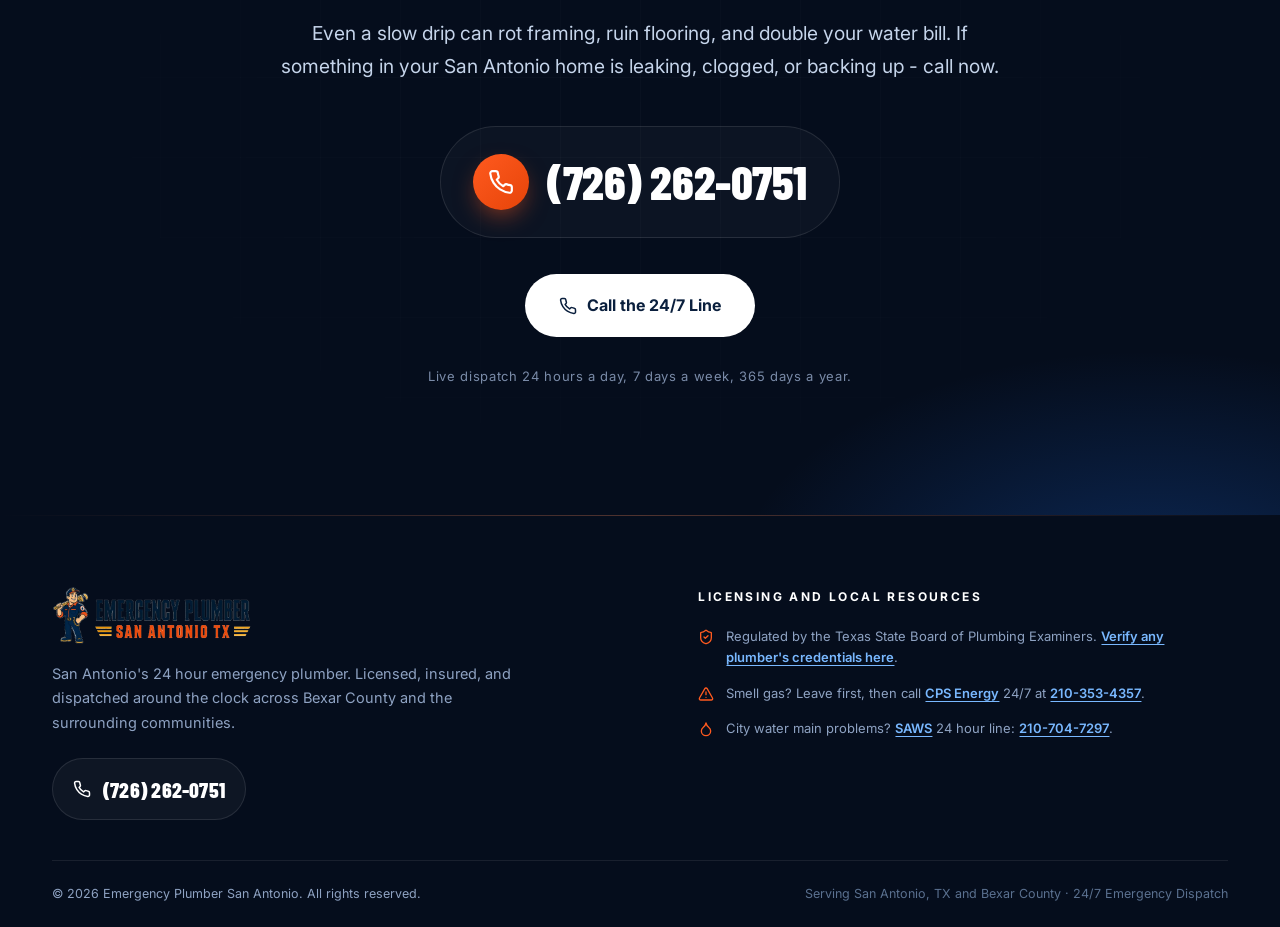
==== commit 06d4dd8d: "Publish Water heater repair page" ====
--- a/index.html
+++ b/index.html
@@ -211,7 +211,7 @@
 
 We locate the damaged section of pipe and determine whether it can be repaired or needs to be replaced. Depending on the plumbing system, we can repair or replace sections of copper, PEX, galvanized, or other residential water lines.</p>
 
-<a href="/burst-pipe-repair-in-san-sntonio/" class="svc-card-link">
+<a href="/burst-pipe-repair-in-san-antonio/" class="svc-card-link">
           Learn more about Burst Pipe Repair 
           <svg aria-hidden="true"><use href="#i-arrow"/></svg>
         </a>
@@ -236,6 +236,11 @@
 For an electric or gas water heater, turn the unit off if you know how to do so safely and shut off the water supply if the tank is actively leaking. Do not attempt to repair a gas connection yourself.
 
 We diagnose the cause of the problem and repair components when practical. If the water heater is beyond economical repair, we can help you choose a properly sized replacement and handle the installation.</p>
+
+<a href="/water-heater-repair-san-antonio/" class="svc-card-link">
+          Learn more about Water Heater Repair 
+          <svg aria-hidden="true"><use href="#i-arrow"/></svg>
+        </a>
       </article>
 
       <article class="svc-card reveal">
